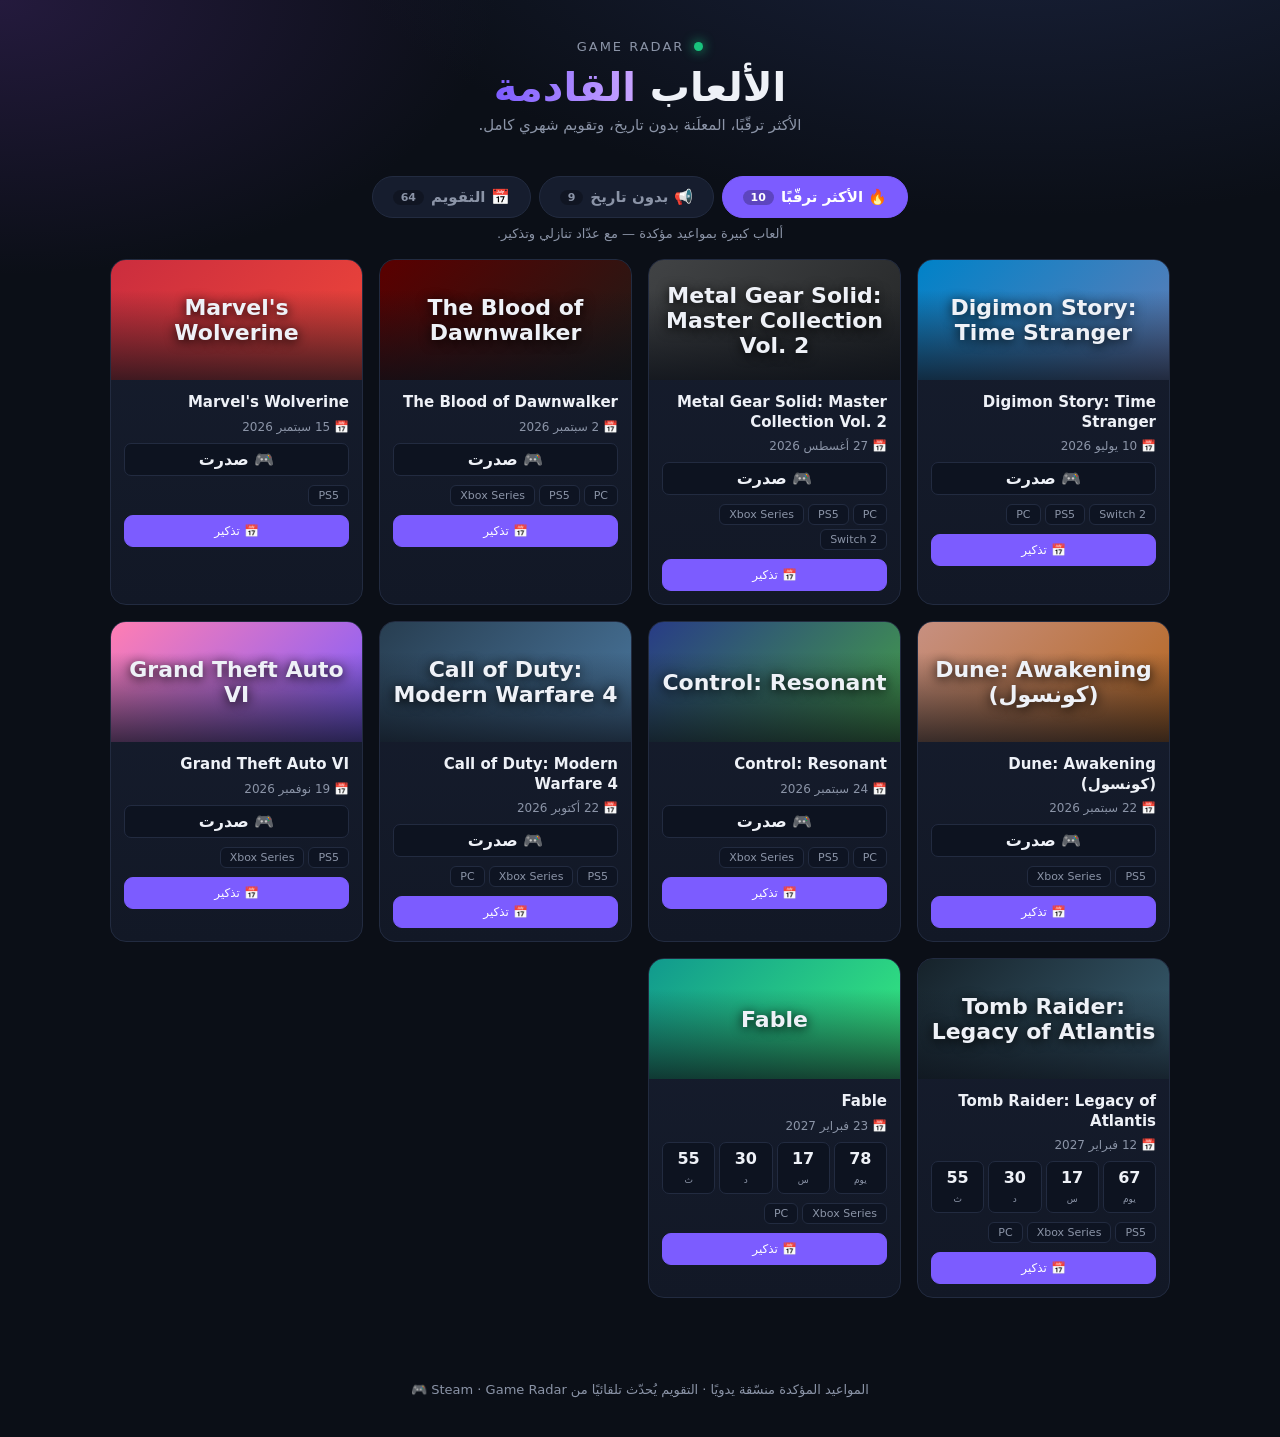
==== index.html @ 4c8fb86e "قائمة منع للألعاب الصادرة + مواءمة تواريخ + الاحتفاظ ببيانات Steam الغنية بالصور" ====
<!DOCTYPE html>
<html lang="ar" dir="rtl">
<head>
<meta charset="UTF-8">
<meta name="viewport" content="width=device-width, initial-scale=1.0">
<title>Game Radar — الألعاب القادمة</title>
<meta name="description" content="تتبّع الألعاب القادمة: الأكثر ترقّبًا، المعلَنة بدون تاريخ، وتقويم شهري كامل.">
<style>
  :root{
    --bg:#0b0f17;--bg2:#121826;--card:#161d2e;--accent:#7c5cff;--accent2:#19c37d;
    --text:#eef1f7;--muted:#8b94a7;--line:#222b40;--today:#7c5cff22;
  }
  *{box-sizing:border-box;margin:0;padding:0}
  body{
    font-family:"Segoe UI","Tahoma",system-ui,sans-serif;
    background:radial-gradient(1200px 600px at 80% -10%,#1b2440 0,transparent 60%),
               radial-gradient(900px 500px at 0% 0%,#241a3d 0,transparent 55%),var(--bg);
    color:var(--text);min-height:100vh;-webkit-font-smoothing:antialiased;
  }
  header{text-align:center;padding:36px 20px 6px}
  .logo{display:inline-flex;align-items:center;gap:10px;font-size:13px;color:var(--muted);letter-spacing:2px;margin-bottom:10px;text-transform:uppercase}
  .dot{width:9px;height:9px;border-radius:50%;background:var(--accent2);box-shadow:0 0 12px var(--accent2);animation:pulse 1.6s infinite}
  @keyframes pulse{0%,100%{opacity:1}50%{opacity:.3}}
  h1{font-size:clamp(26px,5vw,40px);font-weight:800;line-height:1.15;margin-bottom:6px}
  h1 span{background:linear-gradient(90deg,var(--accent),#c9a4ff);-webkit-background-clip:text;background-clip:text;color:transparent}
  .sub{color:var(--muted);font-size:15px}
  .wrap{max-width:1100px;margin:0 auto;padding:18px 20px 60px}

  /* التبويبات */
  .tabs{display:flex;justify-content:center;gap:8px;flex-wrap:wrap;margin:18px 0 8px}
  .tab{background:var(--card);border:1px solid var(--line);color:var(--muted);padding:11px 20px;border-radius:999px;cursor:pointer;font-size:15px;font-family:inherit;font-weight:700;transition:.2s;display:flex;align-items:center;gap:7px}
  .tab:hover{color:var(--text);border-color:var(--accent)}
  .tab.active{background:var(--accent);color:#fff;border-color:var(--accent)}
  .tab .count{background:rgba(0,0,0,.25);border-radius:999px;font-size:11px;padding:1px 8px}
  .view{display:none}
  .view.active{display:block}
  .status{text-align:center;color:var(--muted);font-size:13px;min-height:18px;padding:8px}
  .status b{color:var(--accent2)}
  .sectionhint{text-align:center;color:var(--muted);font-size:13px;margin:4px 0 18px}

  /* بطاقات الألعاب الكبيرة */
  .grid-cards{display:grid;grid-template-columns:repeat(auto-fill,minmax(220px,1fr));gap:16px}
  .fcard{background:linear-gradient(180deg,var(--card),var(--bg2));border:1px solid var(--line);border-radius:16px;overflow:hidden;transition:.2s}
  .fcard:hover{transform:translateY(-3px);border-color:var(--accent)}
  .fcover{height:120px;display:flex;align-items:center;justify-content:center;font-size:22px;font-weight:800;background-size:cover;background-position:center;position:relative;text-align:center;padding:0 12px}
  .fcover::after{content:"";position:absolute;inset:0;background:linear-gradient(180deg,transparent 25%,rgba(11,15,23,.75))}
  .fcover span{position:relative;z-index:1;text-shadow:0 2px 12px #000}
  .fbody{padding:13px}
  .fbody .fn{font-size:15px;font-weight:700;margin-bottom:7px;line-height:1.3}
  .fbody .fw{font-size:13px;color:var(--accent2);font-weight:700;margin-bottom:9px}
  .fcd{display:flex;gap:4px;text-align:center;margin-bottom:9px}
  .fcd .u{flex:1;background:#0d1320;border:1px solid var(--line);border-radius:7px;padding:6px 2px}
  .fcd .u b{display:block;font-size:16px;font-weight:800}
  .fcd .u small{font-size:9px;color:var(--muted)}
  .fdate{font-size:12px;color:var(--muted);margin-bottom:9px}
  .fplat{display:flex;gap:4px;flex-wrap:wrap;margin-bottom:9px}
  .tag{font-size:11px;background:#0e1422;border:1px solid var(--line);color:var(--muted);padding:3px 9px;border-radius:6px}
  .btn{display:block;border:1px solid var(--accent);background:var(--accent);color:#fff;padding:8px;border-radius:9px;cursor:pointer;font-size:12px;font-family:inherit;text-decoration:none;text-align:center;transition:.2s}
  .btn:hover{filter:brightness(1.1)}

  /* التقويم */
  .navbar{display:flex;align-items:center;justify-content:center;gap:18px;margin:6px 0 8px}
  .navbar button{background:var(--card);border:1px solid var(--line);color:var(--text);width:42px;height:42px;border-radius:12px;cursor:pointer;font-size:19px;transition:.2s}
  .navbar button:hover{border-color:var(--accent)}
  .navbar .month{font-size:21px;font-weight:800;min-width:190px;text-align:center}
  .toprow{display:flex;justify-content:center;gap:10px;flex-wrap:wrap;margin-bottom:6px}
  .chip{background:var(--card);border:1px solid var(--line);color:var(--muted);padding:7px 14px;border-radius:999px;cursor:pointer;font-size:13px;font-family:inherit;transition:.2s}
  .chip:hover{color:var(--text);border-color:var(--accent)}
  .weekhead{display:grid;grid-template-columns:repeat(7,1fr);gap:6px;margin-bottom:6px}
  .weekhead div{text-align:center;color:var(--muted);font-size:13px;font-weight:700;padding:6px 0}
  .calendar{display:grid;grid-template-columns:repeat(7,1fr);gap:6px}
  .cell{background:var(--card);border:1px solid var(--line);border-radius:12px;min-height:100px;padding:6px;display:flex;flex-direction:column;gap:4px;overflow:hidden}
  .cell.empty{background:transparent;border:0}
  .cell.today{outline:2px solid var(--accent);background:var(--today)}
  .cell .num{font-size:13px;color:var(--muted);font-weight:700}
  .cell.today .num{color:var(--accent)}
  .ev{display:flex;align-items:center;gap:6px;background:#0e1422;border:1px solid var(--line);border-radius:8px;padding:3px 5px;cursor:pointer}
  .ev:hover{border-color:var(--accent)}
  .ev img{width:22px;height:22px;border-radius:5px;object-fit:cover;flex-shrink:0;background:#222}
  .ev span{font-size:11px;white-space:nowrap;overflow:hidden;text-overflow:ellipsis}
  .more{font-size:11px;color:var(--accent);text-align:center}
  .listview{display:flex;flex-direction:column;gap:10px}
  .litem{display:flex;gap:12px;background:var(--card);border:1px solid var(--line);border-radius:14px;padding:12px;cursor:pointer;transition:.2s}
  .litem:hover{border-color:var(--accent)}
  .litem img{width:90px;height:48px;border-radius:8px;object-fit:cover;background:#222;flex-shrink:0}
  .litem .nm{font-size:16px;font-weight:700;margin-bottom:3px}
  .litem .dt{color:var(--muted);font-size:13px}
  .litem .cd{color:var(--accent2);font-size:13px;font-weight:700;margin-top:3px}

  /* النوافذ */
  .overlay{position:fixed;inset:0;background:rgba(5,8,14,.8);display:none;align-items:center;justify-content:center;z-index:50;padding:20px;backdrop-filter:blur(4px)}
  .overlay.show{display:flex}
  .modal{background:linear-gradient(180deg,var(--card),var(--bg2));border:1px solid var(--line);border-radius:18px;max-width:440px;width:100%;overflow:hidden}
  .modal.wide{max-width:680px}
  .modal .hero{height:185px;background-size:cover;background-position:center;position:relative}
  .modal .hero::after{content:"";position:absolute;inset:0;background:linear-gradient(180deg,transparent 40%,var(--card))}
  .modal .mb{padding:18px}
  .modal h3{font-size:22px;margin-bottom:6px}
  .modal .md{color:var(--muted);font-size:14px;margin-bottom:10px}
  .modal .tags{display:flex;gap:6px;flex-wrap:wrap;margin-bottom:14px}
  .cdbig{display:flex;gap:8px;text-align:center;margin-bottom:14px}
  .cdbig .u{flex:1;background:#0d1320;border:1px solid var(--line);border-radius:10px;padding:8px 4px}
  .cdbig .u b{display:block;font-size:21px;font-weight:800}
  .cdbig .u small{color:var(--muted);font-size:11px}
  .acts{display:flex;gap:8px}
  .acts .btn{flex:1}
  .acts .btn.sec{background:#0e1422;color:var(--text);border-color:var(--line)}
  .closex{position:absolute;top:10px;inset-inline-end:12px;z-index:2;background:rgba(0,0,0,.5);border:0;color:#fff;width:34px;height:34px;border-radius:50%;cursor:pointer;font-size:18px}
  .dayhead{display:flex;justify-content:space-between;align-items:center;padding:16px 18px;border-bottom:1px solid var(--line)}
  .dayhead h3{font-size:20px}.dayhead small{color:var(--muted);font-size:13px;font-weight:400;margin-inline-start:8px}
  .daygrid{display:grid;grid-template-columns:1fr 1fr;gap:12px;padding:16px;max-height:68vh;overflow:auto}
  .dcard{background:#0e1422;border:1px solid var(--line);border-radius:12px;overflow:hidden;cursor:pointer;transition:.15s}
  .dcard:hover{border-color:var(--accent);transform:translateY(-2px)}
  .dimg{width:100%;aspect-ratio:460/215;background-size:cover;background-position:center;background-color:#1a2130}
  .dcard .dn{font-size:13px;font-weight:700;padding:9px 9px 3px;line-height:1.35}
  .dcard .dp{font-size:11px;color:var(--muted);padding:0 9px 10px}
  footer{text-align:center;color:var(--muted);font-size:13px;padding:24px 20px 40px}
  @media(max-width:600px){.cell{min-height:74px}.ev span{display:none}}
</style>
</head>
<body>
  <header>
    <div class="logo"><span class="dot"></span> GAME RADAR</div>
    <h1>الألعاب <span>القادمة</span></h1>
    <p class="sub">الأكثر ترقّبًا، المعلَنة بدون تاريخ، وتقويم شهري كامل.</p>
  </header>

  <div class="wrap">
    <div class="tabs" id="tabs">
      <button class="tab active" data-view="featured">🔥 الأكثر ترقّبًا <span class="count" id="c-featured"></span></button>
      <button class="tab" data-view="announced">📢 بدون تاريخ <span class="count" id="c-announced"></span></button>
      <button class="tab" data-view="calendar">📅 التقويم <span class="count" id="c-calendar"></span></button>
    </div>

    <!-- الأكثر ترقّبًا -->
    <div class="view active" id="view-featured">
      <div class="sectionhint">ألعاب كبيرة بمواعيد مؤكدة — مع عدّاد تنازلي وتذكير.</div>
      <div class="grid-cards" id="featuredGrid"></div>
    </div>

    <!-- معلَنة بدون تاريخ -->
    <div class="view" id="view-announced">
      <div class="sectionhint">ألعاب أُعلن عنها رسميًا لكن ما تحدّد موعدها بعد.</div>
      <div class="grid-cards" id="announcedGrid"></div>
    </div>

    <!-- التقويم -->
    <div class="view" id="view-calendar">
      <div class="navbar">
        <button onclick="changeMonth(1)">‹</button>
        <div class="month" id="monthLabel">—</div>
        <button onclick="changeMonth(-1)">›</button>
      </div>
      <div class="toprow">
        <button class="chip" onclick="goToday()">↺ الشهر الحالي</button>
        <button class="chip" id="viewToggle" onclick="toggleCalView()">📋 عرض كقائمة</button>
      </div>
      <div class="status" id="status"></div>
      <div id="calWrap">
        <div class="weekhead" id="weekhead"></div>
        <div class="calendar" id="calendar"></div>
      </div>
      <div class="listview" id="listview" style="display:none"></div>
    </div>
  </div>

  <div class="overlay" id="overlay" onclick="if(event.target===this)closeModal()">
    <div class="modal" id="modal"></div>
  </div>

  <footer>المواعيد المؤكدة منسّقة يدويًا · التقويم يُحدّث تلقائيًا من Steam · Game Radar 🎮</footer>

<script>
/* ====== الأكثر ترقّبًا (مواعيد مؤكدة) ====== */
const FEATURED=[
  { name:"Grand Theft Auto VI", date:"2026-11-19", platforms:["PS5","Xbox Series"], color:["#ff7eb3","#7c5cff"] },
  { name:"Marvel's Wolverine", date:"2026-09-15", platforms:["PS5"], color:["#cb2d3e","#ef473a"] },
  { name:"Call of Duty: Modern Warfare 4", date:"2026-10-22", platforms:["PS5","Xbox Series","PC"], color:["#283e51","#4b79a1"] },
  { name:"Dune: Awakening (كونسول)", date:"2026-09-22", platforms:["PS5","Xbox Series"], color:["#c79081","#b5651d"] },
  { name:"Control: Resonant", date:"2026-09-24", platforms:["PC","PS5","Xbox Series"], color:["#283c86","#45a247"] },
  { name:"The Blood of Dawnwalker", date:"2026-09-02", platforms:["PC","PS5","Xbox Series"], color:["#5a0000","#1f1c18"] },
  { name:"Metal Gear Solid: Master Collection Vol. 2", date:"2026-08-27", platforms:["PC","PS5","Xbox Series","Switch 2"], color:["#414345","#232526"] },
  { name:"Digimon Story: Time Stranger", date:"2026-07-10", platforms:["Switch 2","PS5","PC"], color:["#0082c8","#667db6"] },
  { name:"Tomb Raider: Legacy of Atlantis", date:"2027-02-12", platforms:["PS5","Xbox Series","PC"], color:["#16222a","#3a6073"] },
  { name:"Fable", date:"2027-02-23", platforms:["Xbox Series","PC"], color:["#11998e","#38ef7d"] },
];

/* ====== معلَنة بدون تاريخ ====== */
const ANNOUNCED=[
  { name:"Resident Evil: Veronica (ريميك Code: Veronica)", window:"2027", platforms:["PS5","Xbox Series","Switch 2","PC"], color:["#8e0e00","#1f1c18"] },
  { name:"The Elder Scrolls VI", window:"لم يُعلن التاريخ بعد", platforms:["Xbox Series","PC"], color:["#3a7bd5","#00d2ff"] },
  { name:"The Witcher IV", window:"لا قبل 2027", platforms:["PS5","Xbox Series","PC"], color:["#7b4397","#dc2430"] },
  { name:"Spyro: A Realm Beyond", window:"أوائل 2027", platforms:["PS5","Xbox Series","Switch 2","PC"], color:["#f7971e","#ffd200"] },
  { name:"Clockwork Revolution", window:"2027", platforms:["Xbox Series","PC"], color:["#b06ab3","#4568dc"] },
  { name:"State of Decay 3", window:"2027", platforms:["Xbox Series","PC","PS5"], color:["#434343","#1c1c1c"] },
  { name:"Metro 2039", window:"فبراير 2027", platforms:["PS5","Xbox Series","PC"], color:["#232526","#414345"] },
  { name:"Atomic Heart 2", window:"غير محدد", platforms:["PS5","Xbox Series","PC"], color:["#cb356b","#bd3f32"] },
  { name:"Arma 4", window:"2027", platforms:["PC","Xbox Series"], color:["#3e5151","#decba4"] },
];

const WEEKDAYS=["الأحد","الإثنين","الثلاثاء","الأربعاء","الخميس","الجمعة","السبت"];
const MONTHS=["يناير","فبراير","مارس","أبريل","مايو","يونيو","يوليو","أغسطس","سبتمبر","أكتوبر","نوفمبر","ديسمبر"];

let GAMES=[], byDate={}, view=new Date(), listMode=false, timer=null;
view.setDate(1);
const statusEl=document.getElementById('status');
const pad=n=>String(n).padStart(2,'0');
const iso=d=>d.getFullYear()+"-"+pad(d.getMonth()+1)+"-"+pad(d.getDate());
const parse=s=>new Date(s+"T00:00:00");
const fmtDate=d=>`${d.getDate()} ${MONTHS[d.getMonth()]} ${d.getFullYear()}`;
const px="[data-uri]";

/* ===== التبويبات ===== */
document.querySelectorAll('.tab').forEach(t=>t.onclick=()=>{
  document.querySelectorAll('.tab').forEach(x=>x.classList.remove('active'));
  document.querySelectorAll('.view').forEach(x=>x.classList.remove('active'));
  t.classList.add('active');
  document.getElementById('view-'+t.dataset.view).classList.add('active');
});

/* ===== تذكير ===== */
function gcal(g){
  const d=parse(g.date);
  const s=iso(d).replace(/-/g,""), e=iso(new Date(d.getTime()+864e5)).replace(/-/g,"");
  return `https://calendar.google.com/calendar/render?action=TEMPLATE&text=${encodeURIComponent("إصدار "+g.name)}&dates=${s}/${e}&details=${encodeURIComponent("تذكير — Game Radar")}`;
}
function downloadICS(g){
  const d=parse(g.date), dt=iso(d).replace(/-/g,"");
  const ics=["BEGIN:VCALENDAR","VERSION:2.0","PRODID:-//GameRadar//AR//","BEGIN:VEVENT",
    "UID:"+(g.slug||g.name)+"@gameradar","DTSTART;VALUE=DATE:"+dt,"SUMMARY:إصدار "+g.name,
    "DESCRIPTION:تذكير — Game Radar","END:VEVENT","END:VCALENDAR"].join("\r\n");
  const a=document.createElement('a');
  a.href="data:text/calendar;charset=utf-8,"+encodeURIComponent(ics);
  a.download=g.name.replace(/[^\w]+/g,"_")+".ics";a.click();
}

/* ===== بطاقات الأقسام ===== */
function bigCard(g,i,dated){
  const cover=g.img?`background-image:url('${g.img}')`:`background:linear-gradient(135deg,${g.color[0]},${g.color[1]})`;
  const head=g.img?"":`<span>${g.name}</span>`;
  let mid;
  if(dated){
    const d=parse(g.date);
    mid=`<div class="fdate">📅 ${fmtDate(d)}</div><div class="fcd" data-fi="${i}"></div>`;
  } else {
    mid=`<div class="fw">⏳ ${g.window}</div>`;
  }
  const act=dated?`<a class="btn" href="${gcal(g)}" target="_blank" rel="noopener">📅 تذكير</a>`:"";
  return `<div class="fcard"><div class="fcover" style="${cover}">${head}</div>
    <div class="fbody"><div class="fn">${g.name}</div>${mid}
    <div class="fplat">${g.platforms.map(p=>`<span class="tag">${p}</span>`).join("")}</div>${act}</div></div>`;
}
function renderSections(){
  const fg=[...FEATURED].sort((a,b)=>a.date.localeCompare(b.date));
  document.getElementById('featuredGrid').innerHTML=fg.map((g)=>bigCard(g,FEATURED.indexOf(g),true)).join("");
  document.getElementById('announcedGrid').innerHTML=ANNOUNCED.map((g,i)=>bigCard(g,i,false)).join("");
  document.getElementById('c-featured').textContent=FEATURED.length;
  document.getElementById('c-announced').textContent=ANNOUNCED.length;
  tickBig();
}
function tickBig(){
  document.querySelectorAll('.fcd').forEach(box=>{
    const g=FEATURED[box.dataset.fi];const d=parse(g.date);const diff=d-new Date();
    if(diff<=0){box.innerHTML='<div class="u" style="flex:1"><b>🎮 صدرت</b></div>';return}
    const dd=Math.floor(diff/864e5),hh=Math.floor(diff/36e5)%24,mm=Math.floor(diff/6e4)%60,ss=Math.floor(diff/1e3)%60;
    box.innerHTML=`<div class="u"><b>${dd}</b><small>يوم</small></div><div class="u"><b>${pad(hh)}</b><small>س</small></div><div class="u"><b>${pad(mm)}</b><small>د</small></div><div class="u"><b>${pad(ss)}</b><small>ث</small></div>`;
  });
}

/* ===== التقويم ===== */
function indexGames(){byDate={};GAMES.forEach(g=>{(byDate[g.date]=byDate[g.date]||[]).push(g)})}
function renderCalendar(){
  document.getElementById('monthLabel').textContent=MONTHS[view.getMonth()]+" "+view.getFullYear();
  if(listMode){renderList();return}
  document.getElementById('weekhead').innerHTML=WEEKDAYS.map(d=>`<div>${d}</div>`).join("");
  const cal=document.getElementById('calendar');cal.innerHTML="";
  const startDay=new Date(view.getFullYear(),view.getMonth(),1).getDay();
  const days=new Date(view.getFullYear(),view.getMonth()+1,0).getDate();
  const todayIso=iso(new Date());
  for(let i=0;i<startDay;i++)cal.insertAdjacentHTML('beforeend','<div class="cell empty"></div>');
  for(let d=1;d<=days;d++){
    const ds=view.getFullYear()+"-"+pad(view.getMonth()+1)+"-"+pad(d);
    const gs=byDate[ds]||[];
    let evs=gs.slice(0,3).map(g=>`<div class="ev" onclick='event.stopPropagation();openGame(${JSON.stringify(g).replace(/'/g,"&#39;")})'><img src="${g.img||px}" onerror="this.style.visibility='hidden'"><span>${g.name}</span></div>`).join("");
    if(gs.length>3)evs+=`<div class="more">+${gs.length-3} أخرى</div>`;
    const clk=gs.length?`onclick='openDay("${ds}")' style="cursor:pointer"`:'';
    cal.insertAdjacentHTML('beforeend',`<div class="cell ${ds===todayIso?'today':''}" ${clk}><div class="num">${d}</div>${evs}</div>`);
  }
}
function renderList(){
  const lv=document.getElementById('listview');
  const gs=GAMES.filter(g=>{const d=parse(g.date);return d.getMonth()===view.getMonth()&&d.getFullYear()===view.getFullYear()}).sort((a,b)=>a.date.localeCompare(b.date));
  lv.innerHTML=gs.length?gs.map(g=>{
    const days=Math.ceil((parse(g.date)-new Date())/864e5);
    return `<div class="litem" onclick='openGame(${JSON.stringify(g).replace(/'/g,"&#39;")})'>
      <img src="${g.img||px}" onerror="this.style.visibility='hidden'">
      <div><div class="nm">${g.name}</div><div class="dt">${fmtDate(parse(g.date))}</div>
      <div class="cd">${days<=0?"صدرت 🎮":"باقي "+days+" يوم"}</div></div></div>`;
  }).join(""):`<div class="status">لا توجد إصدارات هذا الشهر.</div>`;
}
function changeMonth(dir){view.setMonth(view.getMonth()+dir);renderCalendar()}
function goToday(){view=new Date();view.setDate(1);renderCalendar()}
function toggleCalView(){
  listMode=!listMode;
  document.getElementById('calWrap').style.display=listMode?'none':'block';
  document.getElementById('listview').style.display=listMode?'flex':'none';
  document.getElementById('viewToggle').textContent=listMode?'🗓 عرض كتقويم':'📋 عرض كقائمة';
  renderCalendar();
}

/* ===== نافذة لعبة ===== */
function openGame(g){
  const d=parse(g.date);const m=document.getElementById('modal');m.classList.remove('wide');
  m.innerHTML=`<div class="hero" style="background-image:url('${g.img||''}')"><button class="closex" onclick="closeModal()">×</button></div>
    <div class="mb"><h3>${g.name}</h3><div class="md">📅 ${fmtDate(d)}</div>
    <div class="tags">${[...(g.platforms||[]),...(g.genres||[])].slice(0,6).map(t=>`<span class="tag">${t}</span>`).join("")}</div>
    <div class="cdbig" id="modalCd"></div>
    <div class="acts"><a class="btn" href="${gcal(g)}" target="_blank" rel="noopener">📅 تذكير Google</a>
    <button class="btn sec" onclick='downloadICS(${JSON.stringify(g).replace(/'/g,"&#39;")})'>⤓ ملف تقويم</button></div></div>`;
  document.getElementById('overlay').classList.add('show');
  const upd=()=>{const cd=document.getElementById('modalCd');if(!cd)return;const diff=d-new Date();
    if(diff<=0){cd.innerHTML='<div class="u" style="flex:1"><b>🎮 صدرت</b></div>';return}
    const dd=Math.floor(diff/864e5),hh=Math.floor(diff/36e5)%24,mm=Math.floor(diff/6e4)%60,ss=Math.floor(diff/1e3)%60;
    cd.innerHTML=`<div class="u"><b>${dd}</b><small>يوم</small></div><div class="u"><b>${pad(hh)}</b><small>ساعة</small></div><div class="u"><b>${pad(mm)}</b><small>دقيقة</small></div><div class="u"><b>${pad(ss)}</b><small>ثانية</small></div>`;};
  upd();clearInterval(timer);timer=setInterval(upd,1000);
}
function openDay(ds){
  const gs=byDate[ds]||[];if(!gs.length)return;const d=parse(ds);const m=document.getElementById('modal');m.classList.add('wide');
  m.innerHTML=`<div class="dayhead"><h3>${fmtDate(d)}<small>${gs.length} لعبة</small></h3><button class="closex" style="position:static" onclick="closeModal()">×</button></div>
    <div class="daygrid">${gs.map(g=>`<div class="dcard" onclick='openGame(${JSON.stringify(g).replace(/'/g,"&#39;")})'>
      <div class="dimg" style="background-image:url('${g.img||''}')"></div>
      <div class="dn">${g.name}</div><div class="dp">${(g.platforms||[]).slice(0,3).join(' · ')}</div></div>`).join("")}</div>`;
  document.getElementById('overlay').classList.add('show');
}
function closeModal(){document.getElementById('overlay').classList.remove('show');clearInterval(timer)}
document.addEventListener('keydown',e=>{if(e.key==='Escape')closeModal()});

/* ===== تحميل بيانات التقويم ===== */
async function loadData(){
  statusEl.innerHTML="⏳ جاري التحميل...";
  try{
    const r=await fetch('games.json?t='+Date.now());
    if(r.ok){const j=await r.json();GAMES=j.games||[];indexGames();
      document.getElementById('c-calendar').textContent=GAMES.length;
      statusEl.innerHTML=`✅ <b>${GAMES.length}</b> لعبة في التقويم · آخر تحديث: ${j.updated?new Date(j.updated).toLocaleDateString('ar'):''}`;
      renderCalendar();return;}
  }catch(e){}
  statusEl.innerHTML="⚠️ تعذّر تحميل بيانات التقويم.";
}

renderSections();
setInterval(tickBig,1000);
renderCalendar();
loadData();
</script>
</body>
</html>
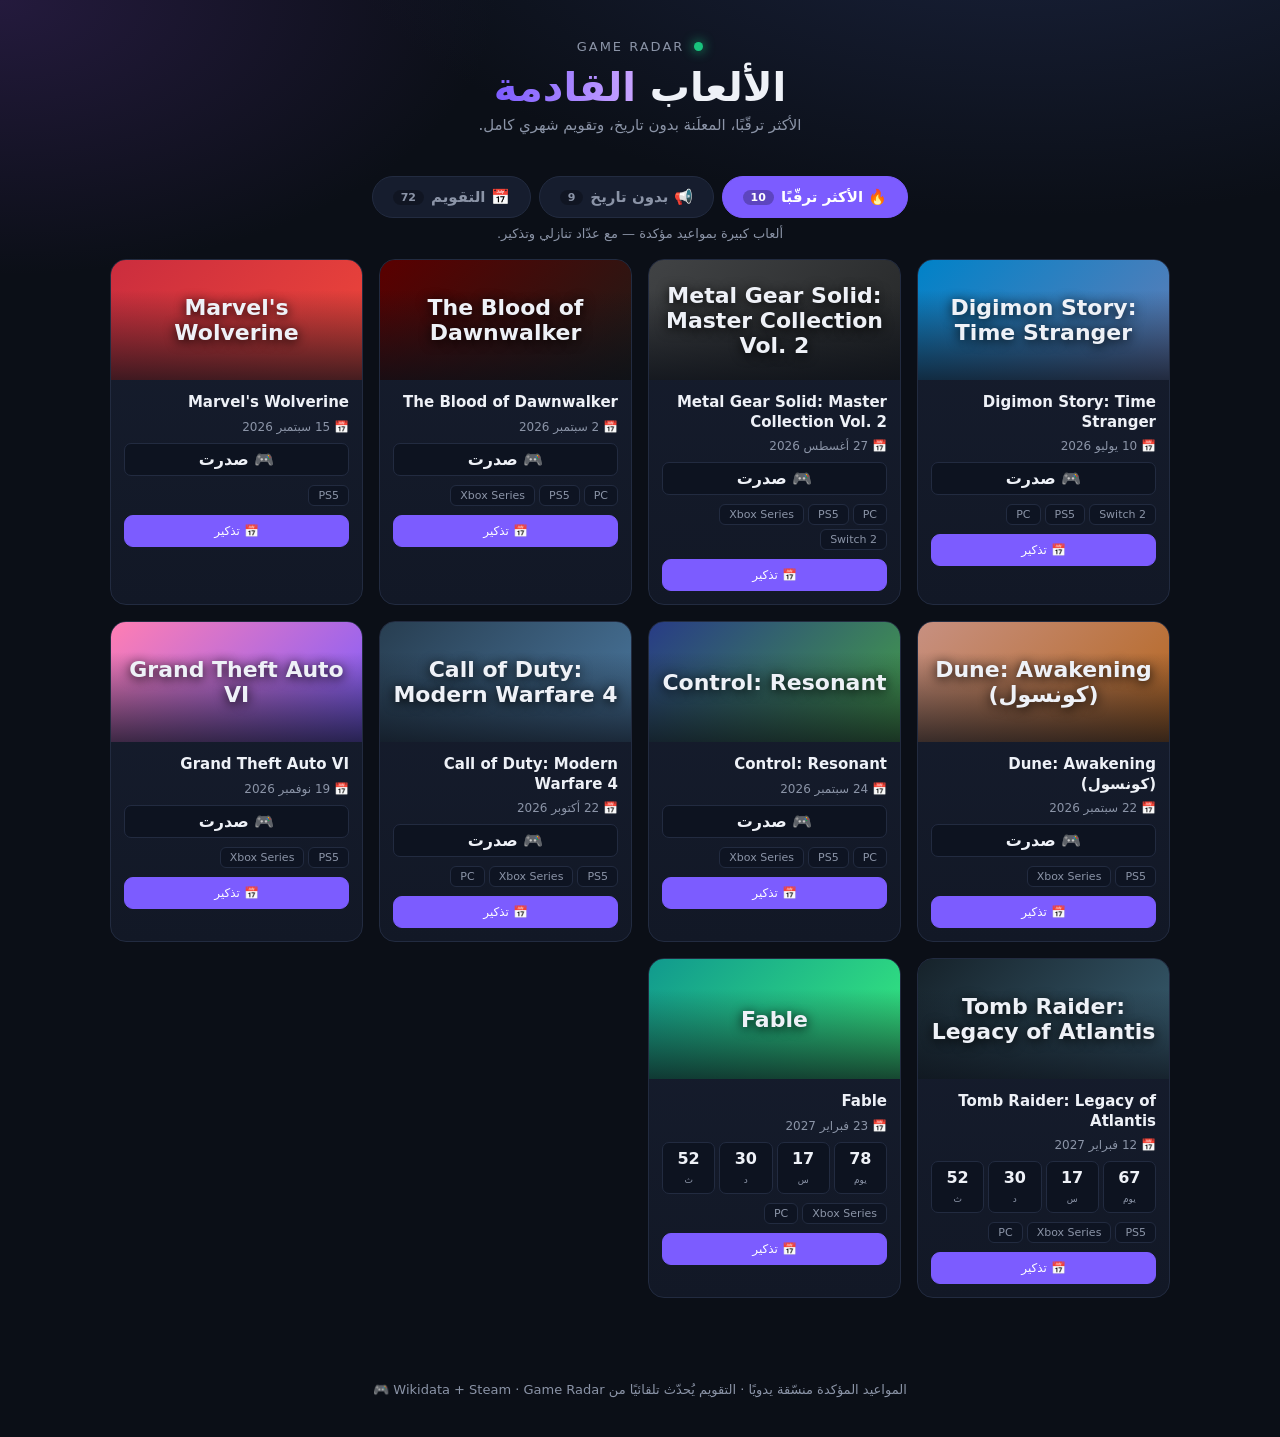
==== commit ed9c009a: "دمج Wikidata (ألعاب مهمة بكل المنصات) + Steam في التقويم" ====
--- a/index.html
+++ b/index.html
@@ -168,7 +168,7 @@
     <div class="modal" id="modal"></div>
   </div>
 
-  <footer>المواعيد المؤكدة منسّقة يدويًا · التقويم يُحدّث تلقائيًا من Steam · Game Radar 🎮</footer>
+  <footer>المواعيد المؤكدة منسّقة يدويًا · التقويم يُحدّث تلقائيًا من Wikidata + Steam · Game Radar 🎮</footer>
 
 <script>
 /* ====== الأكثر ترقّبًا (مواعيد مؤكدة) ====== */
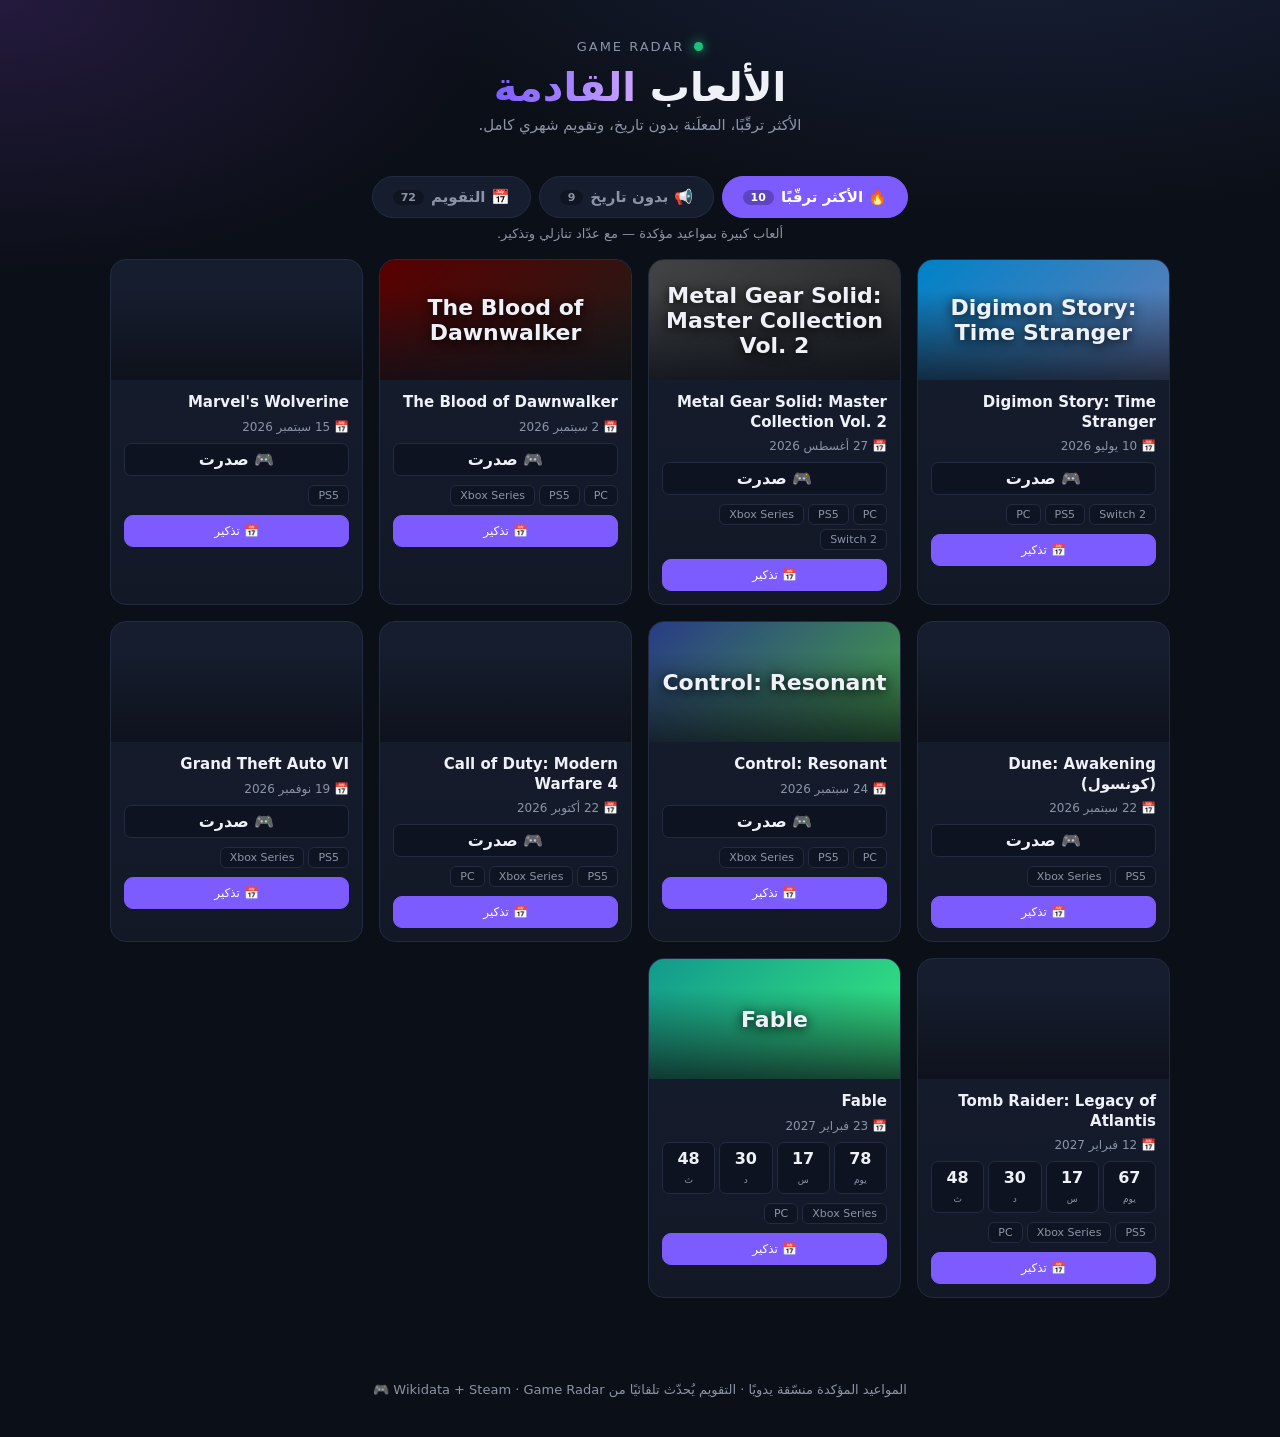
==== commit b888ac72: "أغلفة حقيقية من MobyGames لـ5 ألعاب كبيرة في الأكثر ترقّبًا" ====
--- a/index.html
+++ b/index.html
@@ -173,15 +173,15 @@
 <script>
 /* ====== الأكثر ترقّبًا (مواعيد مؤكدة) ====== */
 const FEATURED=[
-  { name:"Grand Theft Auto VI", date:"2026-11-19", platforms:["PS5","Xbox Series"], color:["#ff7eb3","#7c5cff"] },
-  { name:"Marvel's Wolverine", date:"2026-09-15", platforms:["PS5"], color:["#cb2d3e","#ef473a"] },
-  { name:"Call of Duty: Modern Warfare 4", date:"2026-10-22", platforms:["PS5","Xbox Series","PC"], color:["#283e51","#4b79a1"] },
-  { name:"Dune: Awakening (كونسول)", date:"2026-09-22", platforms:["PS5","Xbox Series"], color:["#c79081","#b5651d"] },
+  { name:"Grand Theft Auto VI", date:"2026-11-19", platforms:["PS5","Xbox Series"], color:["#ff7eb3","#7c5cff"], img:"https://cdn.mobygames.com/covers/20356957-grand-theft-auto-vi-xbox-series-front-cover.png" },
+  { name:"Marvel's Wolverine", date:"2026-09-15", platforms:["PS5"], color:["#cb2d3e","#ef473a"], img:"https://cdn.mobygames.com/promos/35706169-marvels-wolverine-screenshot.jpg" },
+  { name:"Call of Duty: Modern Warfare 4", date:"2026-10-22", platforms:["PS5","Xbox Series","PC"], color:["#283e51","#4b79a1"], img:"https://cdn.mobygames.com/covers/35401403-call-of-duty-modern-warfare-4-windows-front-cover.jpg" },
+  { name:"Dune: Awakening (كونسول)", date:"2026-09-22", platforms:["PS5","Xbox Series"], color:["#c79081","#b5651d"], img:"https://cdn.mobygames.com/covers/20215190-dune-awakening-windows-front-cover.jpg" },
   { name:"Control: Resonant", date:"2026-09-24", platforms:["PC","PS5","Xbox Series"], color:["#283c86","#45a247"] },
   { name:"The Blood of Dawnwalker", date:"2026-09-02", platforms:["PC","PS5","Xbox Series"], color:["#5a0000","#1f1c18"] },
   { name:"Metal Gear Solid: Master Collection Vol. 2", date:"2026-08-27", platforms:["PC","PS5","Xbox Series","Switch 2"], color:["#414345","#232526"] },
   { name:"Digimon Story: Time Stranger", date:"2026-07-10", platforms:["Switch 2","PS5","PC"], color:["#0082c8","#667db6"] },
-  { name:"Tomb Raider: Legacy of Atlantis", date:"2027-02-12", platforms:["PS5","Xbox Series","PC"], color:["#16222a","#3a6073"] },
+  { name:"Tomb Raider: Legacy of Atlantis", date:"2027-02-12", platforms:["PS5","Xbox Series","PC"], color:["#16222a","#3a6073"], img:"https://cdn.mobygames.com/covers/35700889-tomb-raider-legacy-of-atlantis-xbox-series-front-cover.jpg" },
   { name:"Fable", date:"2027-02-23", platforms:["Xbox Series","PC"], color:["#11998e","#38ef7d"] },
 ];
 
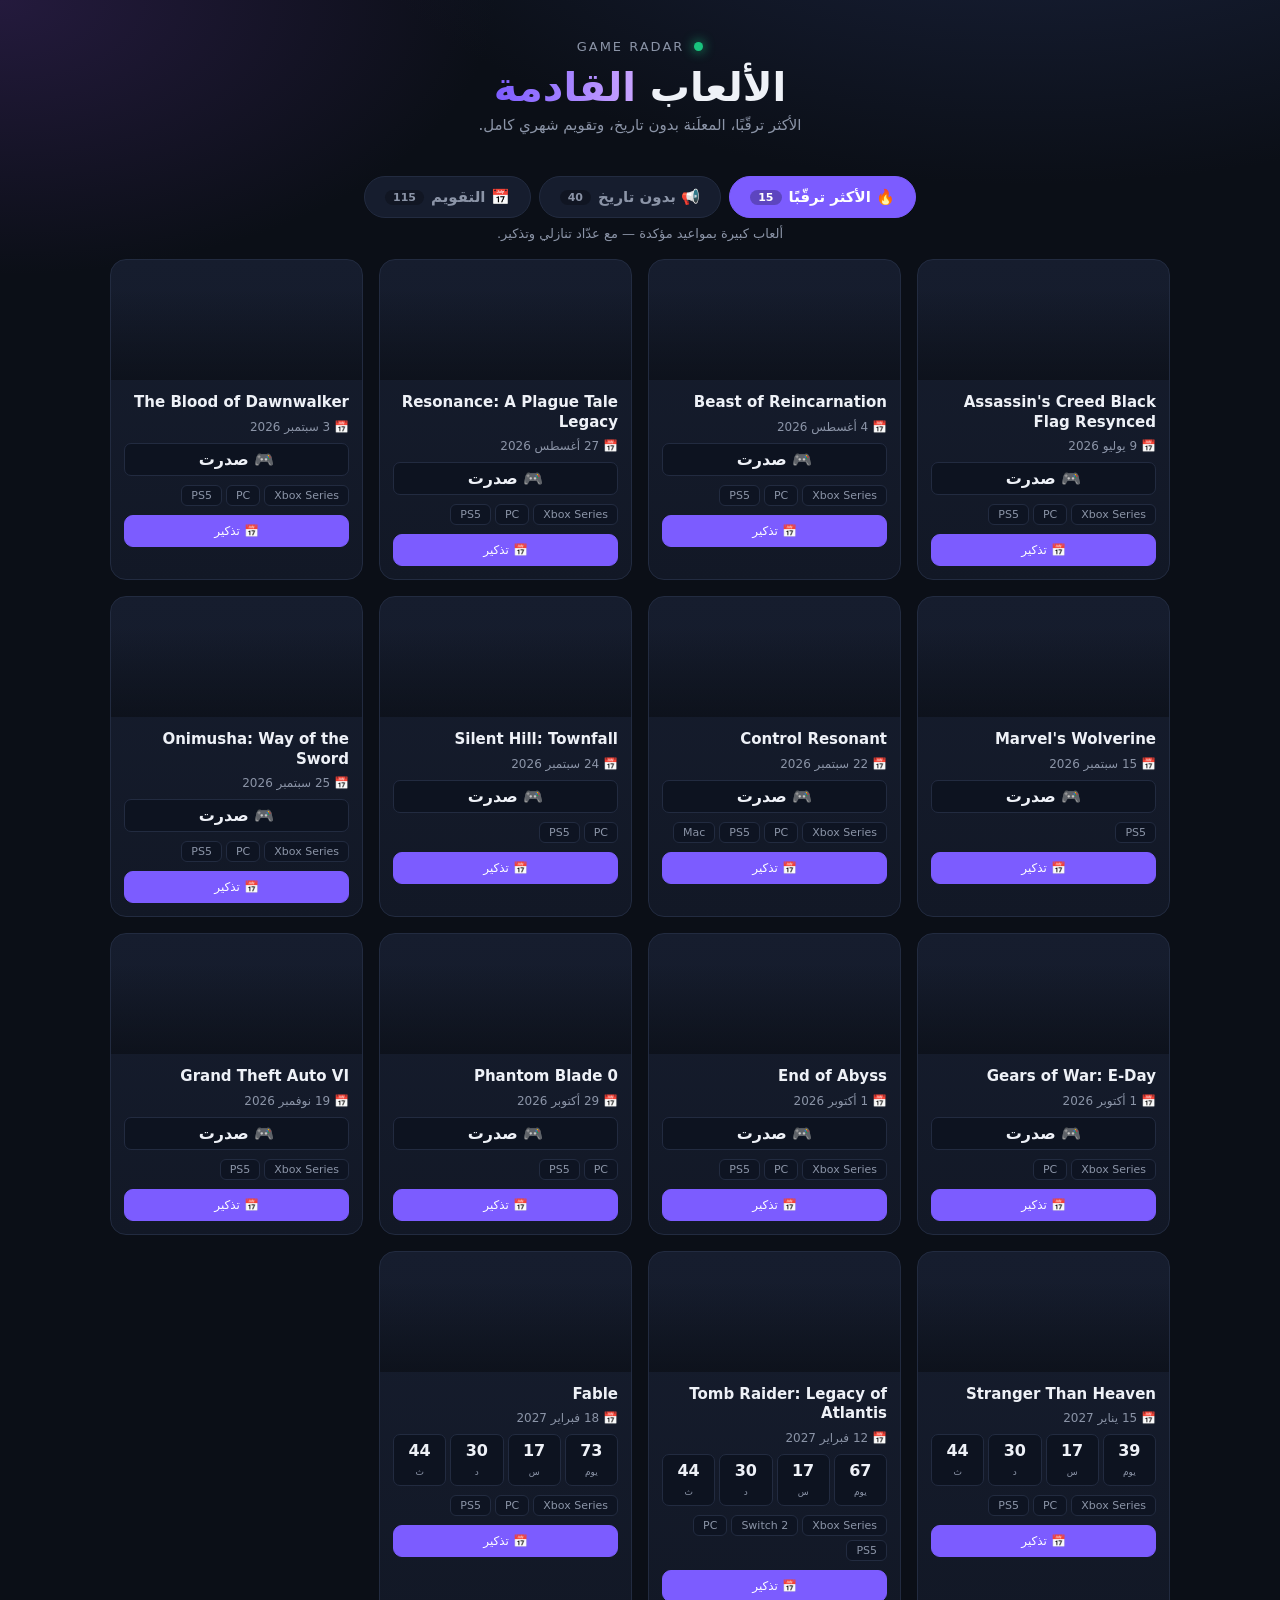
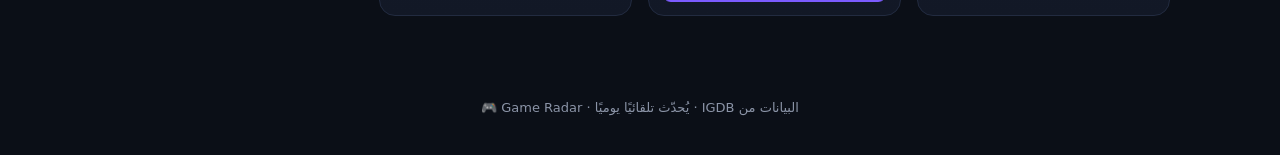
==== commit b43fbe16: "التحوّل الكامل إلى IGDB: ١١٥ لعبة بتواريخ دقيقة + ٤٠ بدون تاريخ، مرتّبة حسب الترقّب تلقائيًا" ====
--- a/index.html
+++ b/index.html
@@ -168,35 +168,12 @@
     <div class="modal" id="modal"></div>
   </div>
 
-  <footer>المواعيد المؤكدة منسّقة يدويًا · التقويم يُحدّث تلقائيًا من Wikidata + Steam · Game Radar 🎮</footer>
+  <footer>البيانات من IGDB · يُحدّث تلقائيًا يوميًا · Game Radar 🎮</footer>
 
 <script>
-/* ====== الأكثر ترقّبًا (مواعيد مؤكدة) ====== */
-const FEATURED=[
-  { name:"Grand Theft Auto VI", date:"2026-11-19", platforms:["PS5","Xbox Series"], color:["#ff7eb3","#7c5cff"], img:"https://cdn.mobygames.com/covers/20356957-grand-theft-auto-vi-xbox-series-front-cover.png" },
-  { name:"Marvel's Wolverine", date:"2026-09-15", platforms:["PS5"], color:["#cb2d3e","#ef473a"], img:"https://cdn.mobygames.com/promos/35706169-marvels-wolverine-screenshot.jpg" },
-  { name:"Call of Duty: Modern Warfare 4", date:"2026-10-22", platforms:["PS5","Xbox Series","PC"], color:["#283e51","#4b79a1"], img:"https://cdn.mobygames.com/covers/35401403-call-of-duty-modern-warfare-4-windows-front-cover.jpg" },
-  { name:"Dune: Awakening (كونسول)", date:"2026-09-22", platforms:["PS5","Xbox Series"], color:["#c79081","#b5651d"], img:"https://cdn.mobygames.com/covers/20215190-dune-awakening-windows-front-cover.jpg" },
-  { name:"Control: Resonant", date:"2026-09-24", platforms:["PC","PS5","Xbox Series"], color:["#283c86","#45a247"] },
-  { name:"The Blood of Dawnwalker", date:"2026-09-02", platforms:["PC","PS5","Xbox Series"], color:["#5a0000","#1f1c18"] },
-  { name:"Metal Gear Solid: Master Collection Vol. 2", date:"2026-08-27", platforms:["PC","PS5","Xbox Series","Switch 2"], color:["#414345","#232526"] },
-  { name:"Digimon Story: Time Stranger", date:"2026-07-10", platforms:["Switch 2","PS5","PC"], color:["#0082c8","#667db6"] },
-  { name:"Tomb Raider: Legacy of Atlantis", date:"2027-02-12", platforms:["PS5","Xbox Series","PC"], color:["#16222a","#3a6073"], img:"https://cdn.mobygames.com/covers/35700889-tomb-raider-legacy-of-atlantis-xbox-series-front-cover.jpg" },
-  { name:"Fable", date:"2027-02-23", platforms:["Xbox Series","PC"], color:["#11998e","#38ef7d"] },
-];
-
-/* ====== معلَنة بدون تاريخ ====== */
-const ANNOUNCED=[
-  { name:"Resident Evil: Veronica (ريميك Code: Veronica)", window:"2027", platforms:["PS5","Xbox Series","Switch 2","PC"], color:["#8e0e00","#1f1c18"] },
-  { name:"The Elder Scrolls VI", window:"لم يُعلن التاريخ بعد", platforms:["Xbox Series","PC"], color:["#3a7bd5","#00d2ff"] },
-  { name:"The Witcher IV", window:"لا قبل 2027", platforms:["PS5","Xbox Series","PC"], color:["#7b4397","#dc2430"] },
-  { name:"Spyro: A Realm Beyond", window:"أوائل 2027", platforms:["PS5","Xbox Series","Switch 2","PC"], color:["#f7971e","#ffd200"] },
-  { name:"Clockwork Revolution", window:"2027", platforms:["Xbox Series","PC"], color:["#b06ab3","#4568dc"] },
-  { name:"State of Decay 3", window:"2027", platforms:["Xbox Series","PC","PS5"], color:["#434343","#1c1c1c"] },
-  { name:"Metro 2039", window:"فبراير 2027", platforms:["PS5","Xbox Series","PC"], color:["#232526","#414345"] },
-  { name:"Atomic Heart 2", window:"غير محدد", platforms:["PS5","Xbox Series","PC"], color:["#cb356b","#bd3f32"] },
-  { name:"Arma 4", window:"2027", platforms:["PC","Xbox Series"], color:["#3e5151","#decba4"] },
-];
+/* تُملأ تلقائيًا من games.json (IGDB) */
+let FEATURED=[];   // الأكثر ترقّبًا (أعلى hypes، بتواريخ)
+let ANNOUNCED=[];  // بدون تاريخ محدد
 
 const WEEKDAYS=["الأحد","الإثنين","الثلاثاء","الأربعاء","الخميس","الجمعة","السبت"];
 const MONTHS=["يناير","فبراير","مارس","أبريل","مايو","يونيو","يوليو","أغسطس","سبتمبر","أكتوبر","نوفمبر","ديسمبر"];
@@ -236,7 +213,8 @@
 
 /* ===== بطاقات الأقسام ===== */
 function bigCard(g,i,dated){
-  const cover=g.img?`background-image:url('${g.img}')`:`background:linear-gradient(135deg,${g.color[0]},${g.color[1]})`;
+  const col=g.color||["#7c5cff","#19c37d"];
+  const cover=g.img?`background-image:url('${g.img}')`:`background:linear-gradient(135deg,${col[0]},${col[1]})`;
   const head=g.img?"":`<span>${g.name}</span>`;
   let mid;
   if(dated){
@@ -340,10 +318,13 @@
   statusEl.innerHTML="⏳ جاري التحميل...";
   try{
     const r=await fetch('games.json?t='+Date.now());
-    if(r.ok){const j=await r.json();GAMES=j.games||[];indexGames();
+    if(r.ok){const j=await r.json();
+      GAMES=j.games||[];indexGames();
+      FEATURED=[...GAMES].sort((a,b)=>(b.hypes||0)-(a.hypes||0)).slice(0,15);
+      ANNOUNCED=j.announced||[];
       document.getElementById('c-calendar').textContent=GAMES.length;
       statusEl.innerHTML=`✅ <b>${GAMES.length}</b> لعبة في التقويم · آخر تحديث: ${j.updated?new Date(j.updated).toLocaleDateString('ar'):''}`;
-      renderCalendar();return;}
+      renderSections();renderCalendar();return;}
   }catch(e){}
   statusEl.innerHTML="⚠️ تعذّر تحميل بيانات التقويم.";
 }
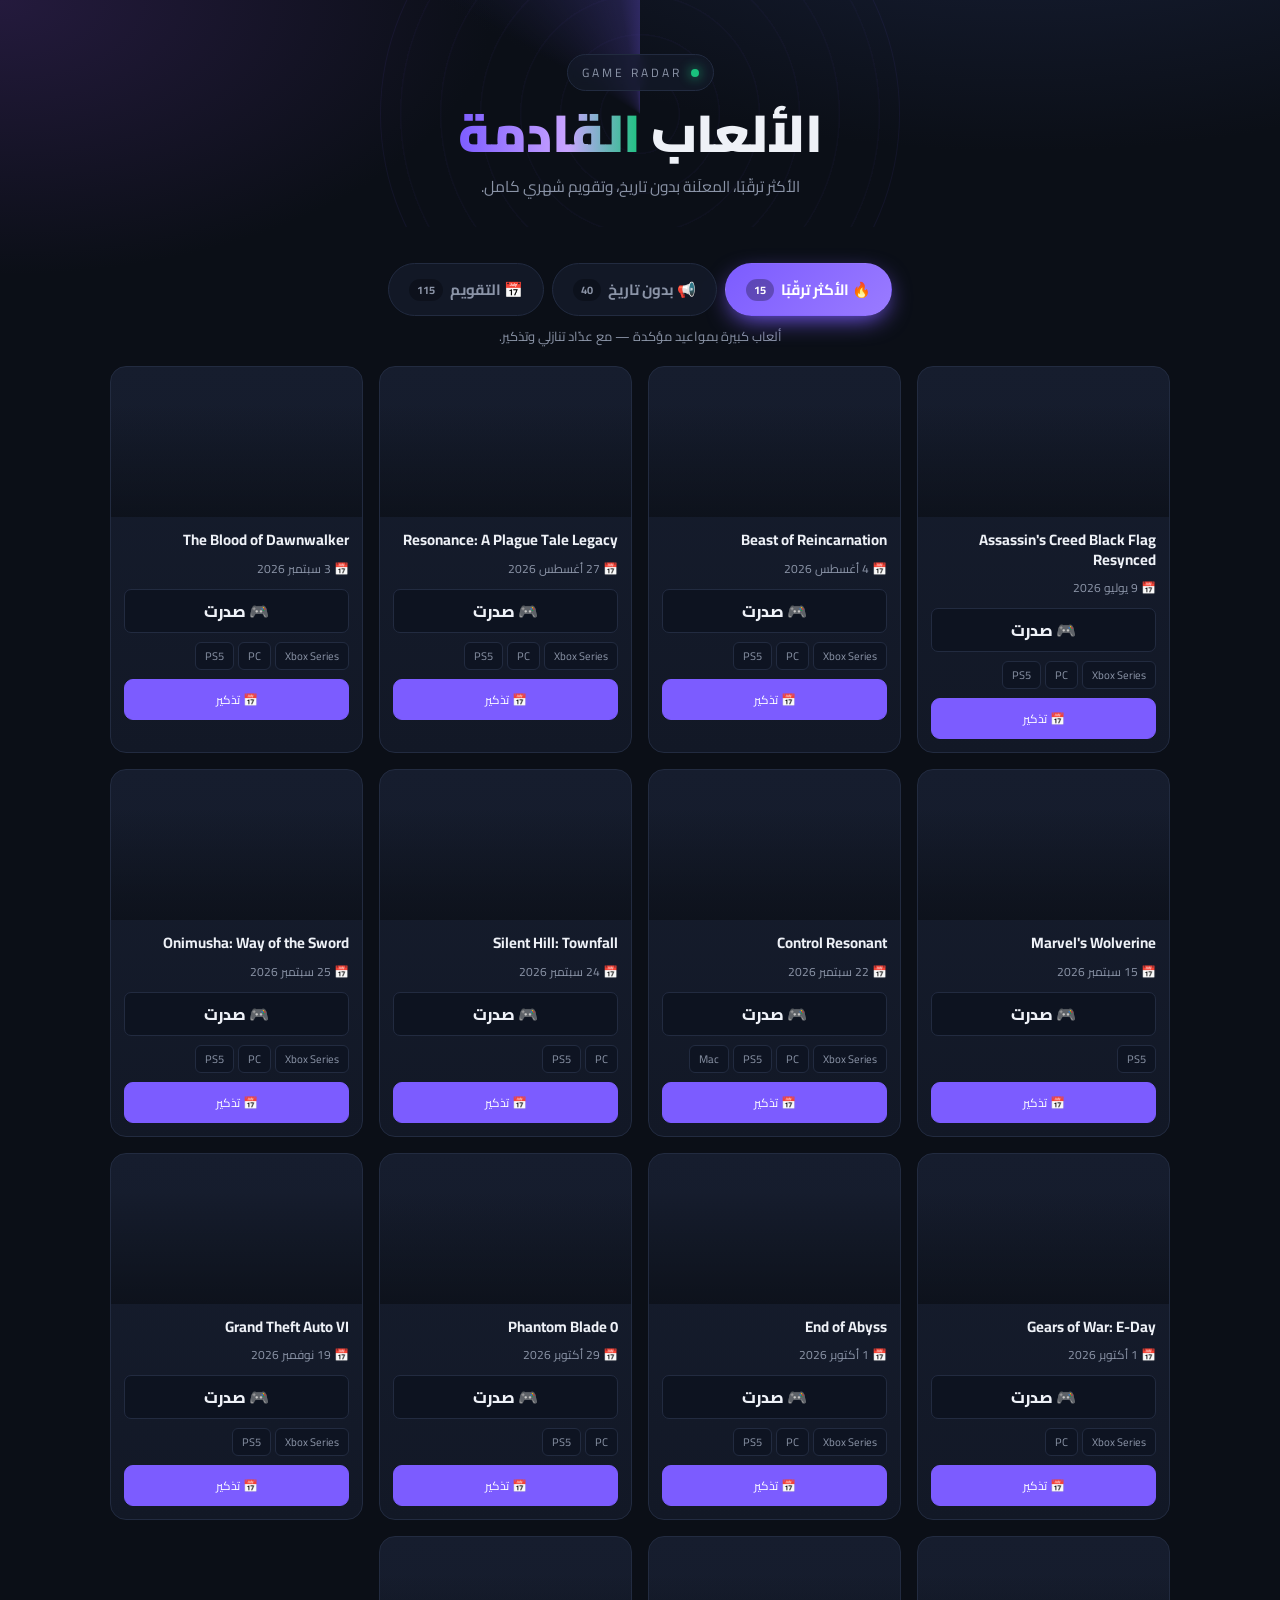
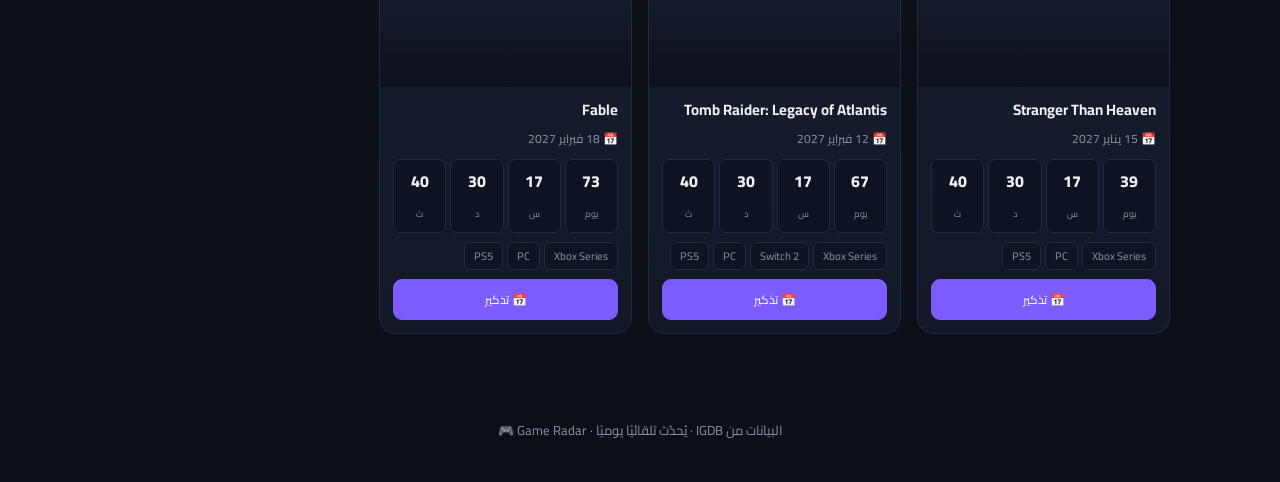
==== commit 0c7b2030: "تصميم احترافي: رادار متحرّك، خط Cairo، بطاقات زجاجية، تبويبات متوهّجة، حركات انتقال" ====
--- a/index.html
+++ b/index.html
@@ -4,7 +4,10 @@
 <meta charset="UTF-8">
 <meta name="viewport" content="width=device-width, initial-scale=1.0">
 <title>Game Radar — الألعاب القادمة</title>
-<meta name="description" content="تتبّع الألعاب القادمة: الأكثر ترقّبًا، المعلَنة بدون تاريخ، وتقويم شهري كامل.">
+<meta name="description" content="تتبّع الألعاب القادمة: الأكثر ترقّبًا، المعلَنة بدون تاريخ, وتقويم شهري كامل.">
+<link rel="preconnect" href="https://fonts.googleapis.com">
+<link rel="preconnect" href="https://fonts.gstatic.com" crossorigin>
+<link href="https://fonts.googleapis.com/css2?family=Cairo:wght@400;600;700;800;900&display=swap" rel="stylesheet">
 <style>
   :root{
     --bg:#0b0f17;--bg2:#121826;--card:#161d2e;--accent:#7c5cff;--accent2:#19c37d;
@@ -12,37 +15,45 @@
   }
   *{box-sizing:border-box;margin:0;padding:0}
   body{
-    font-family:"Segoe UI","Tahoma",system-ui,sans-serif;
+    font-family:"Cairo","Segoe UI","Tahoma",system-ui,sans-serif;
     background:radial-gradient(1200px 600px at 80% -10%,#1b2440 0,transparent 60%),
                radial-gradient(900px 500px at 0% 0%,#241a3d 0,transparent 55%),var(--bg);
     color:var(--text);min-height:100vh;-webkit-font-smoothing:antialiased;
   }
-  header{text-align:center;padding:36px 20px 6px}
-  .logo{display:inline-flex;align-items:center;gap:10px;font-size:13px;color:var(--muted);letter-spacing:2px;margin-bottom:10px;text-transform:uppercase}
-  .dot{width:9px;height:9px;border-radius:50%;background:var(--accent2);box-shadow:0 0 12px var(--accent2);animation:pulse 1.6s infinite}
+  /* هيدر فيه رادار متحرّك */
+  header{position:relative;text-align:center;padding:54px 20px 26px;overflow:hidden}
+  .radar{position:absolute;top:50%;left:50%;transform:translate(-50%,-50%);width:520px;height:520px;border-radius:50%;pointer-events:none;opacity:.5;
+    background:repeating-radial-gradient(circle at center,transparent 0 38px,rgba(124,92,255,.07) 39px 40px)}
+  .radar::before{content:"";position:absolute;inset:0;border-radius:50%;background:conic-gradient(from 0deg,transparent 0 300deg,rgba(124,92,255,.35) 350deg,rgba(124,92,255,.6) 360deg);animation:sweep 4s linear infinite}
+  .radar::after{content:"";position:absolute;inset:0;border-radius:50%;box-shadow:0 0 0 1px rgba(124,92,255,.15) inset}
+  @keyframes sweep{to{transform:rotate(360deg)}}
+  header>*{position:relative;z-index:1}
+  .logo{display:inline-flex;align-items:center;gap:9px;font-size:12px;color:var(--muted);letter-spacing:3px;margin-bottom:14px;text-transform:uppercase;padding:6px 14px;border:1px solid var(--line);border-radius:999px;background:rgba(22,29,46,.6);backdrop-filter:blur(6px)}
+  .dot{width:8px;height:8px;border-radius:50%;background:var(--accent2);box-shadow:0 0 12px var(--accent2);animation:pulse 1.6s infinite}
   @keyframes pulse{0%,100%{opacity:1}50%{opacity:.3}}
-  h1{font-size:clamp(26px,5vw,40px);font-weight:800;line-height:1.15;margin-bottom:6px}
-  h1 span{background:linear-gradient(90deg,var(--accent),#c9a4ff);-webkit-background-clip:text;background-clip:text;color:transparent}
-  .sub{color:var(--muted);font-size:15px}
+  h1{font-size:clamp(30px,6vw,52px);font-weight:900;line-height:1.1;margin-bottom:10px;letter-spacing:-.5px}
+  h1 span{background:linear-gradient(90deg,var(--accent),#c9a4ff 60%,var(--accent2));-webkit-background-clip:text;background-clip:text;color:transparent}
+  .sub{color:var(--muted);font-size:15.5px;max-width:480px;margin:0 auto}
   .wrap{max-width:1100px;margin:0 auto;padding:18px 20px 60px}
 
   /* التبويبات */
   .tabs{display:flex;justify-content:center;gap:8px;flex-wrap:wrap;margin:18px 0 8px}
-  .tab{background:var(--card);border:1px solid var(--line);color:var(--muted);padding:11px 20px;border-radius:999px;cursor:pointer;font-size:15px;font-family:inherit;font-weight:700;transition:.2s;display:flex;align-items:center;gap:7px}
-  .tab:hover{color:var(--text);border-color:var(--accent)}
-  .tab.active{background:var(--accent);color:#fff;border-color:var(--accent)}
-  .tab .count{background:rgba(0,0,0,.25);border-radius:999px;font-size:11px;padding:1px 8px}
+  .tab{background:rgba(22,29,46,.7);border:1px solid var(--line);color:var(--muted);padding:11px 20px;border-radius:999px;cursor:pointer;font-size:15px;font-family:inherit;font-weight:700;transition:.25s;display:flex;align-items:center;gap:7px;backdrop-filter:blur(6px)}
+  .tab:hover{color:var(--text);border-color:var(--accent);transform:translateY(-1px)}
+  .tab.active{background:linear-gradient(135deg,var(--accent),#9a7bff);color:#fff;border-color:transparent;box-shadow:0 8px 24px -6px var(--accent)}
+  .tab .count{background:rgba(0,0,0,.28);border-radius:999px;font-size:11px;padding:1px 8px}
   .view{display:none}
-  .view.active{display:block}
+  .view.active{display:block;animation:fade .35s ease}
+  @keyframes fade{from{opacity:0;transform:translateY(6px)}to{opacity:1;transform:none}}
   .status{text-align:center;color:var(--muted);font-size:13px;min-height:18px;padding:8px}
   .status b{color:var(--accent2)}
   .sectionhint{text-align:center;color:var(--muted);font-size:13px;margin:4px 0 18px}
 
   /* بطاقات الألعاب الكبيرة */
   .grid-cards{display:grid;grid-template-columns:repeat(auto-fill,minmax(220px,1fr));gap:16px}
-  .fcard{background:linear-gradient(180deg,var(--card),var(--bg2));border:1px solid var(--line);border-radius:16px;overflow:hidden;transition:.2s}
-  .fcard:hover{transform:translateY(-3px);border-color:var(--accent)}
-  .fcover{height:120px;display:flex;align-items:center;justify-content:center;font-size:22px;font-weight:800;background-size:cover;background-position:center;position:relative;text-align:center;padding:0 12px}
+  .fcard{background:linear-gradient(180deg,var(--card),var(--bg2));border:1px solid var(--line);border-radius:16px;overflow:hidden;transition:.25s;position:relative}
+  .fcard:hover{transform:translateY(-5px);border-color:var(--accent);box-shadow:0 22px 44px -14px rgba(0,0,0,.6),0 0 0 1px var(--accent)}
+  .fcover{height:150px;display:flex;align-items:center;justify-content:center;font-size:22px;font-weight:800;background-size:cover;background-position:center;position:relative;text-align:center;padding:0 12px}
   .fcover::after{content:"";position:absolute;inset:0;background:linear-gradient(180deg,transparent 25%,rgba(11,15,23,.75))}
   .fcover span{position:relative;z-index:1;text-shadow:0 2px 12px #000}
   .fbody{padding:13px}
@@ -69,7 +80,8 @@
   .weekhead{display:grid;grid-template-columns:repeat(7,1fr);gap:6px;margin-bottom:6px}
   .weekhead div{text-align:center;color:var(--muted);font-size:13px;font-weight:700;padding:6px 0}
   .calendar{display:grid;grid-template-columns:repeat(7,1fr);gap:6px}
-  .cell{background:var(--card);border:1px solid var(--line);border-radius:12px;min-height:100px;padding:6px;display:flex;flex-direction:column;gap:4px;overflow:hidden}
+  .cell{background:var(--card);border:1px solid var(--line);border-radius:12px;min-height:100px;padding:6px;display:flex;flex-direction:column;gap:4px;overflow:hidden;transition:.18s}
+  .cell:not(.empty):hover{border-color:var(--accent);background:#1a2236}
   .cell.empty{background:transparent;border:0}
   .cell.today{outline:2px solid var(--accent);background:var(--today)}
   .cell .num{font-size:13px;color:var(--muted);font-weight:700}
@@ -120,6 +132,7 @@
 </head>
 <body>
   <header>
+    <div class="radar"></div>
     <div class="logo"><span class="dot"></span> GAME RADAR</div>
     <h1>الألعاب <span>القادمة</span></h1>
     <p class="sub">الأكثر ترقّبًا، المعلَنة بدون تاريخ، وتقويم شهري كامل.</p>
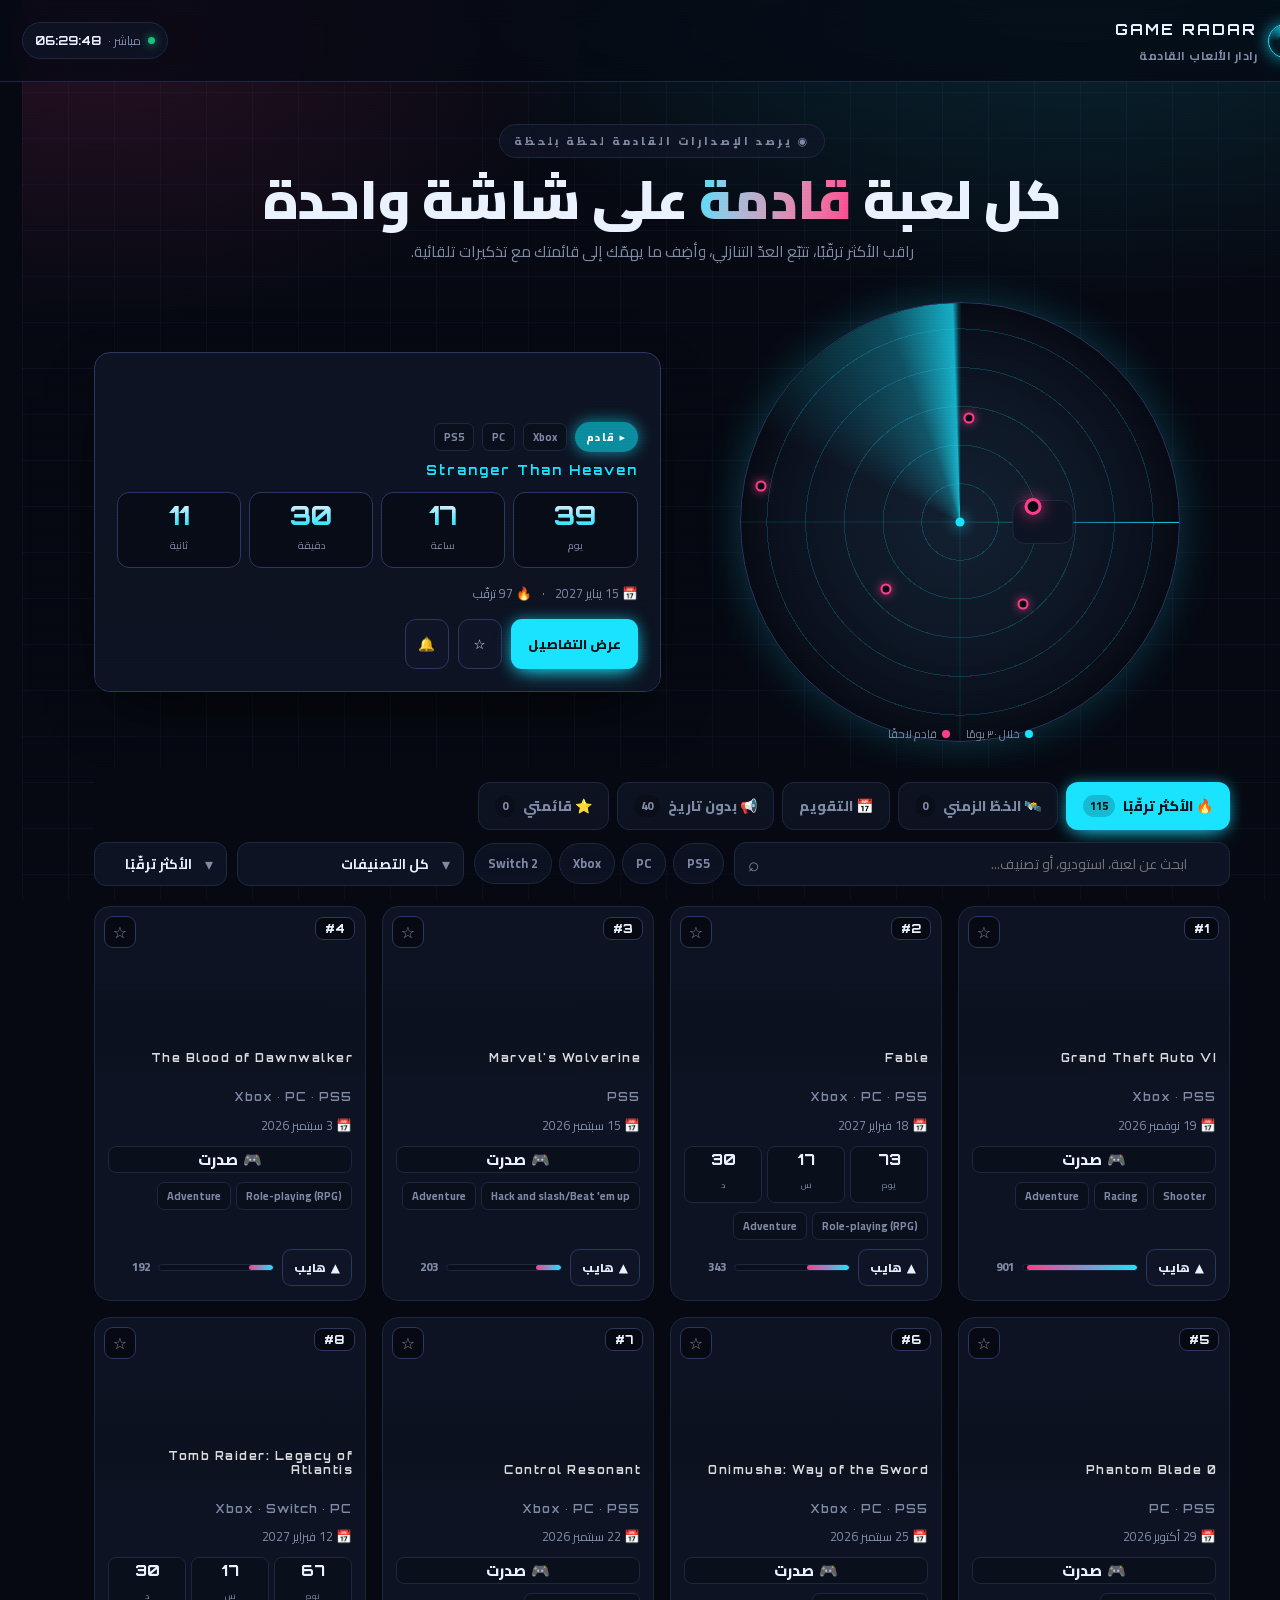
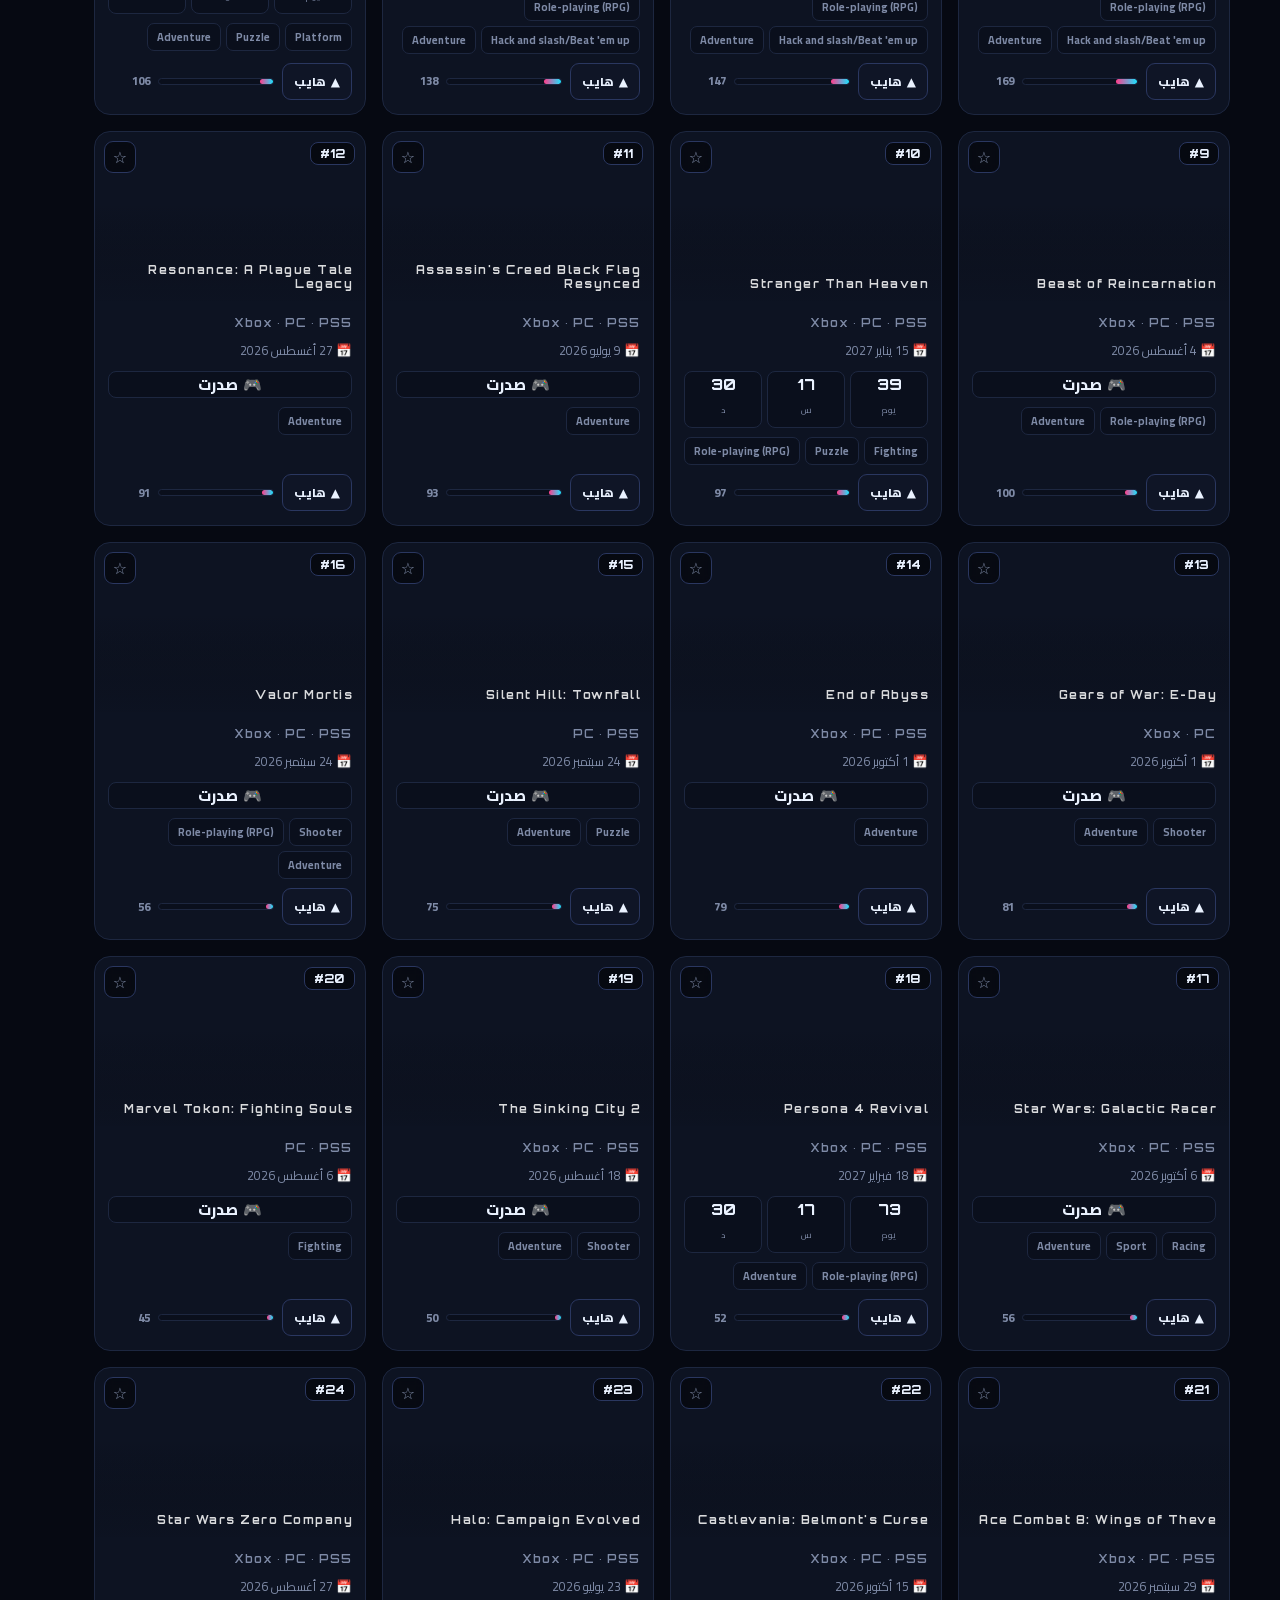
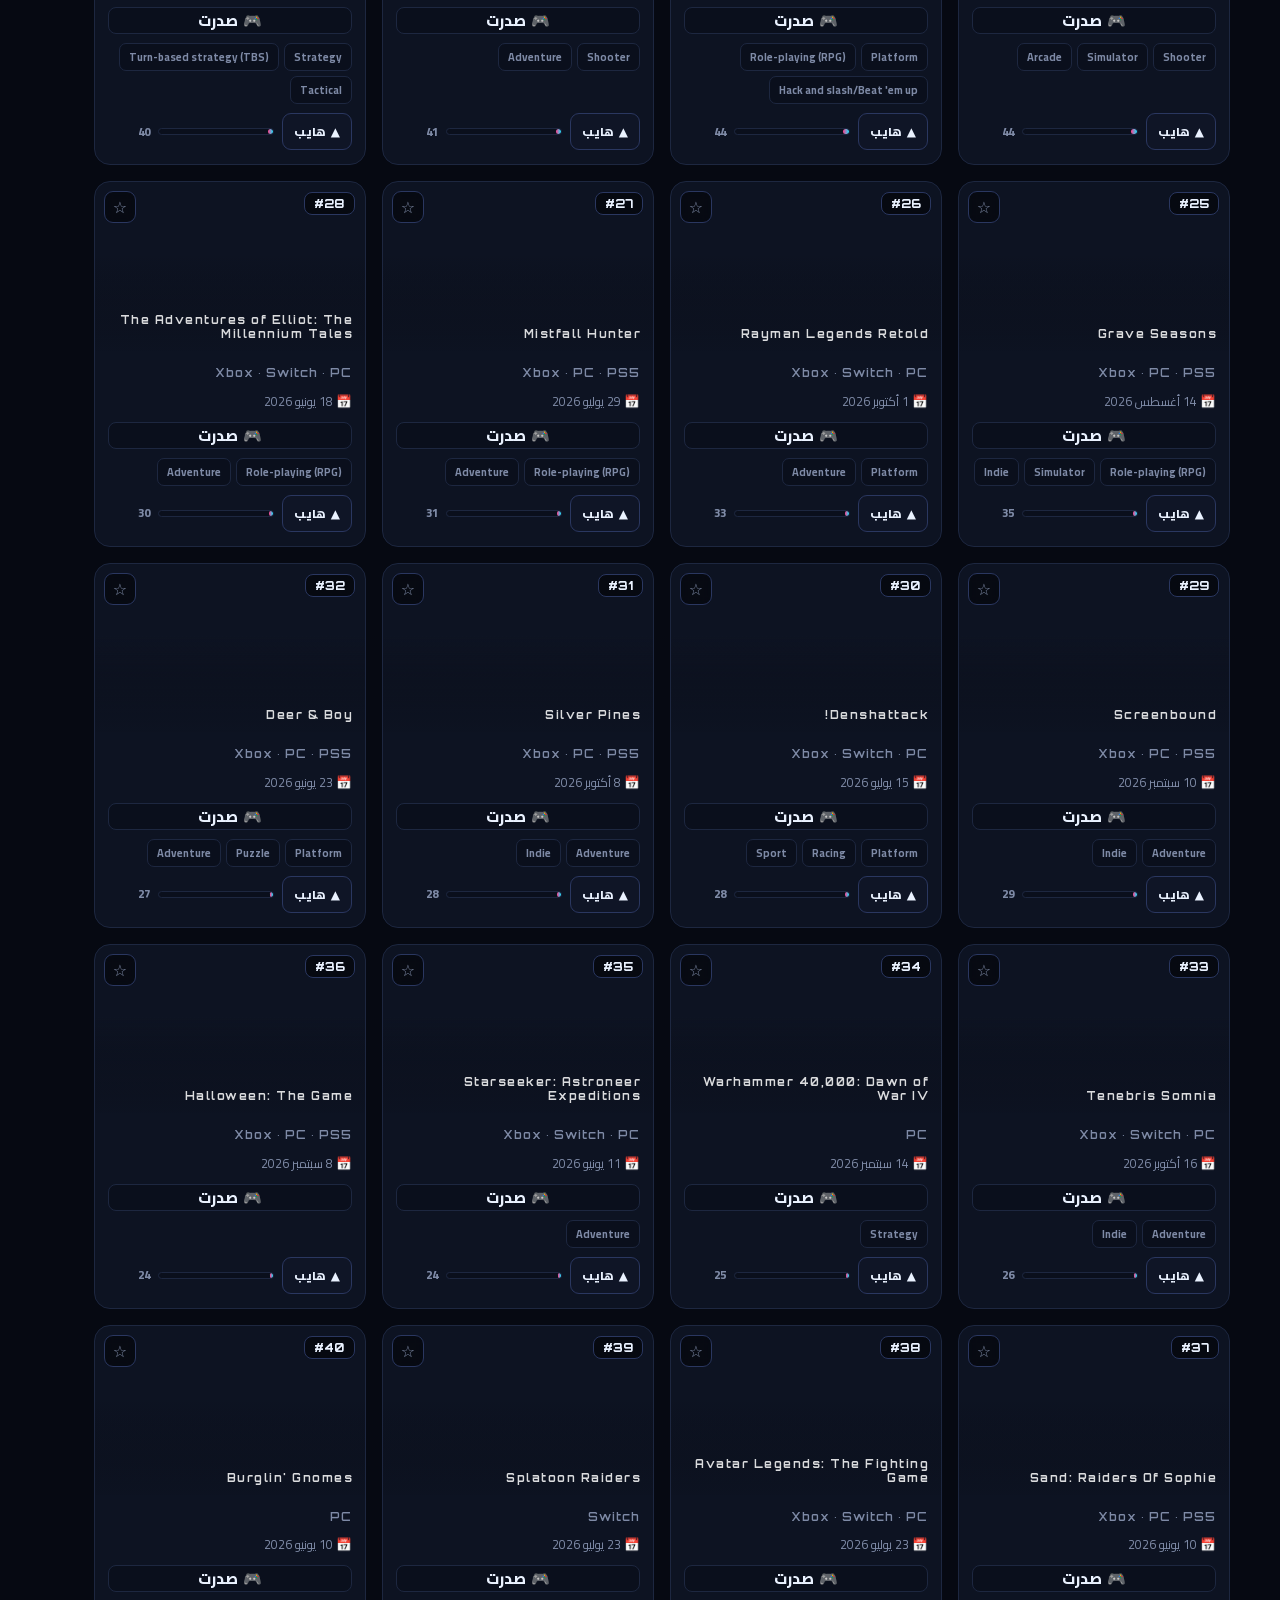
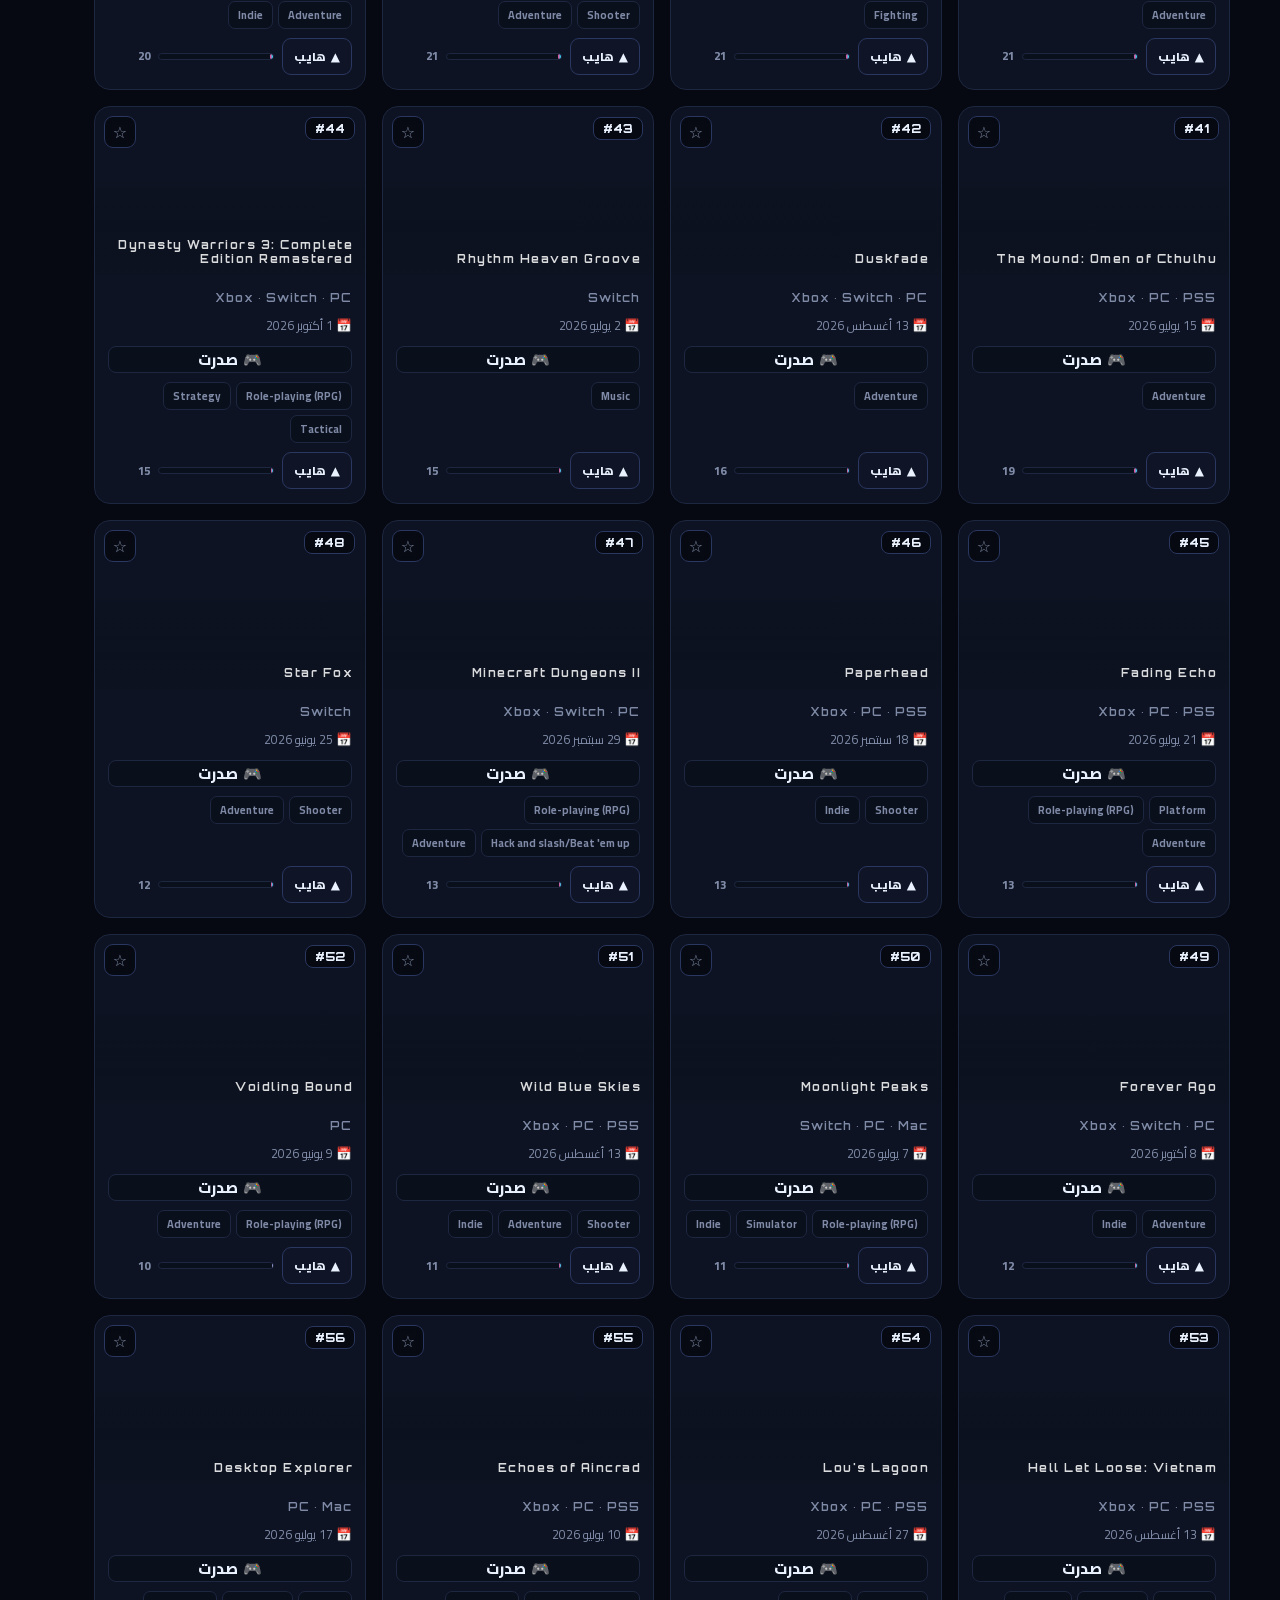
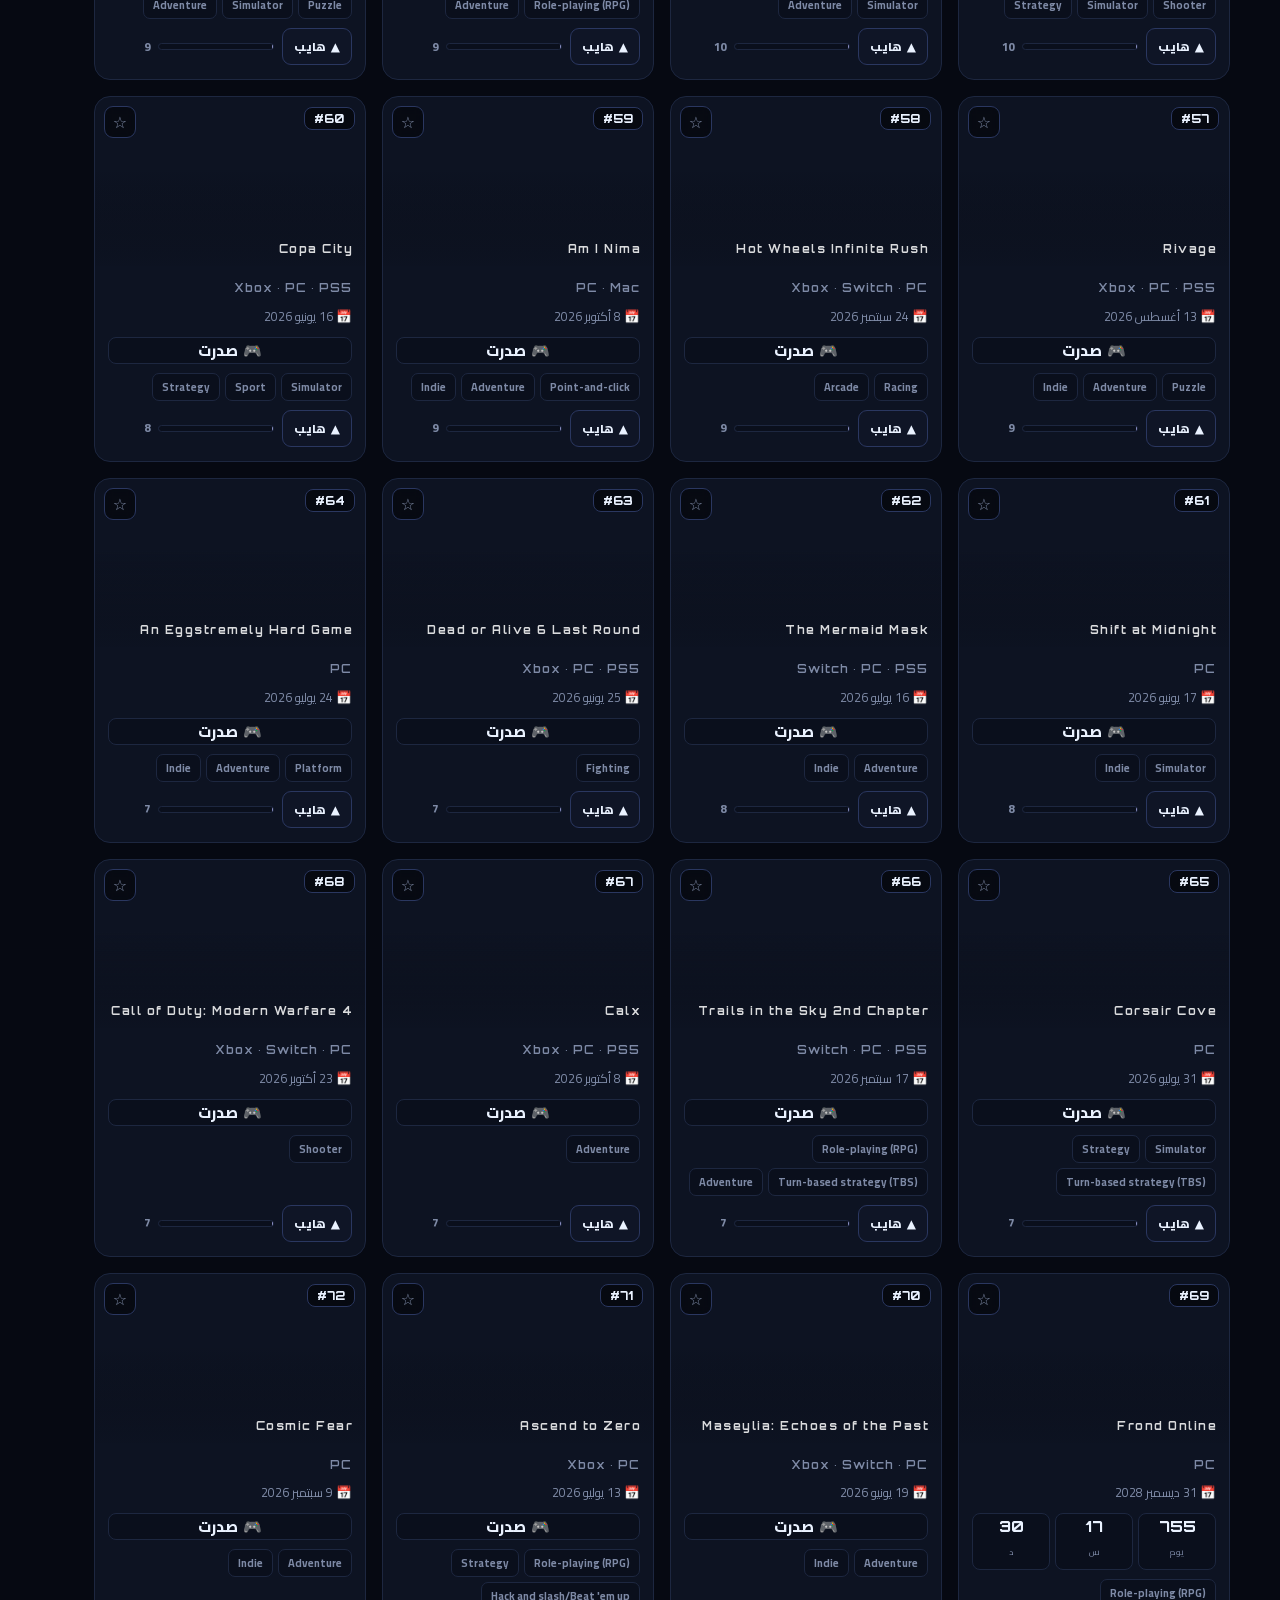
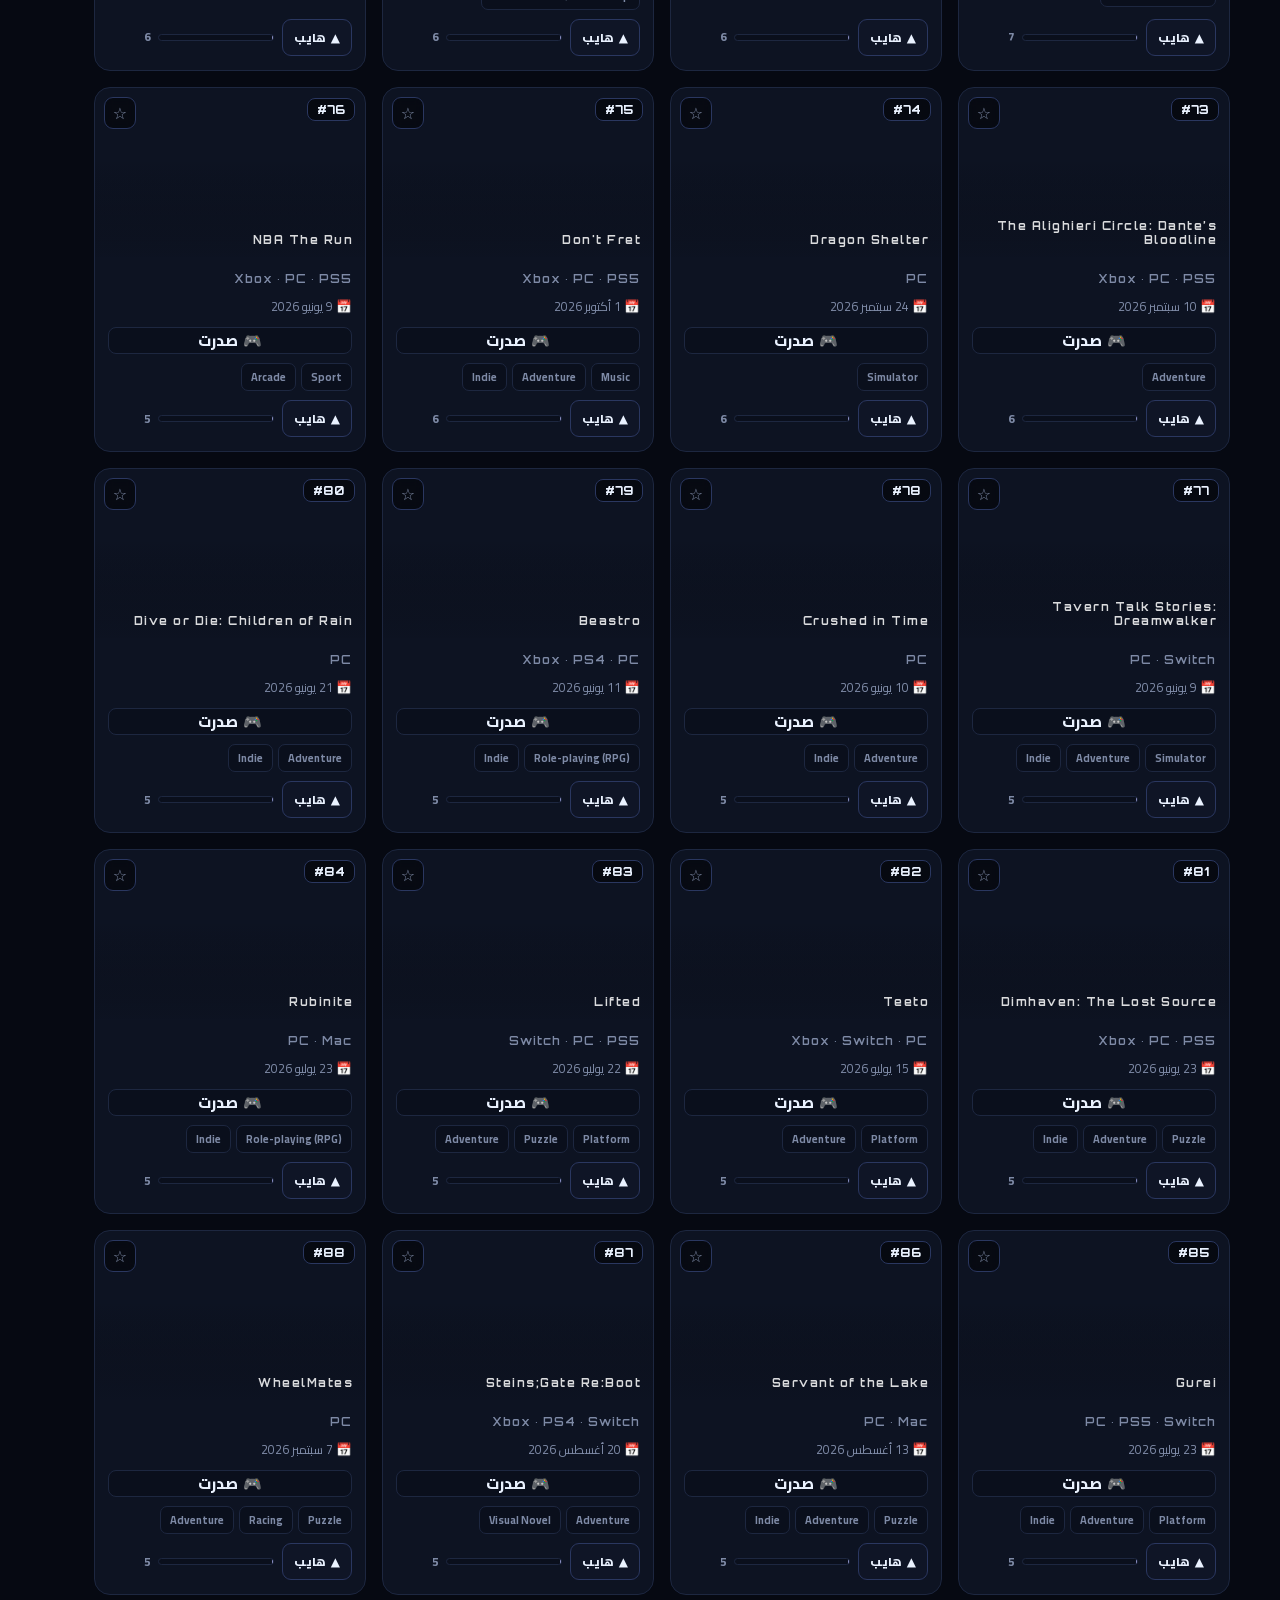
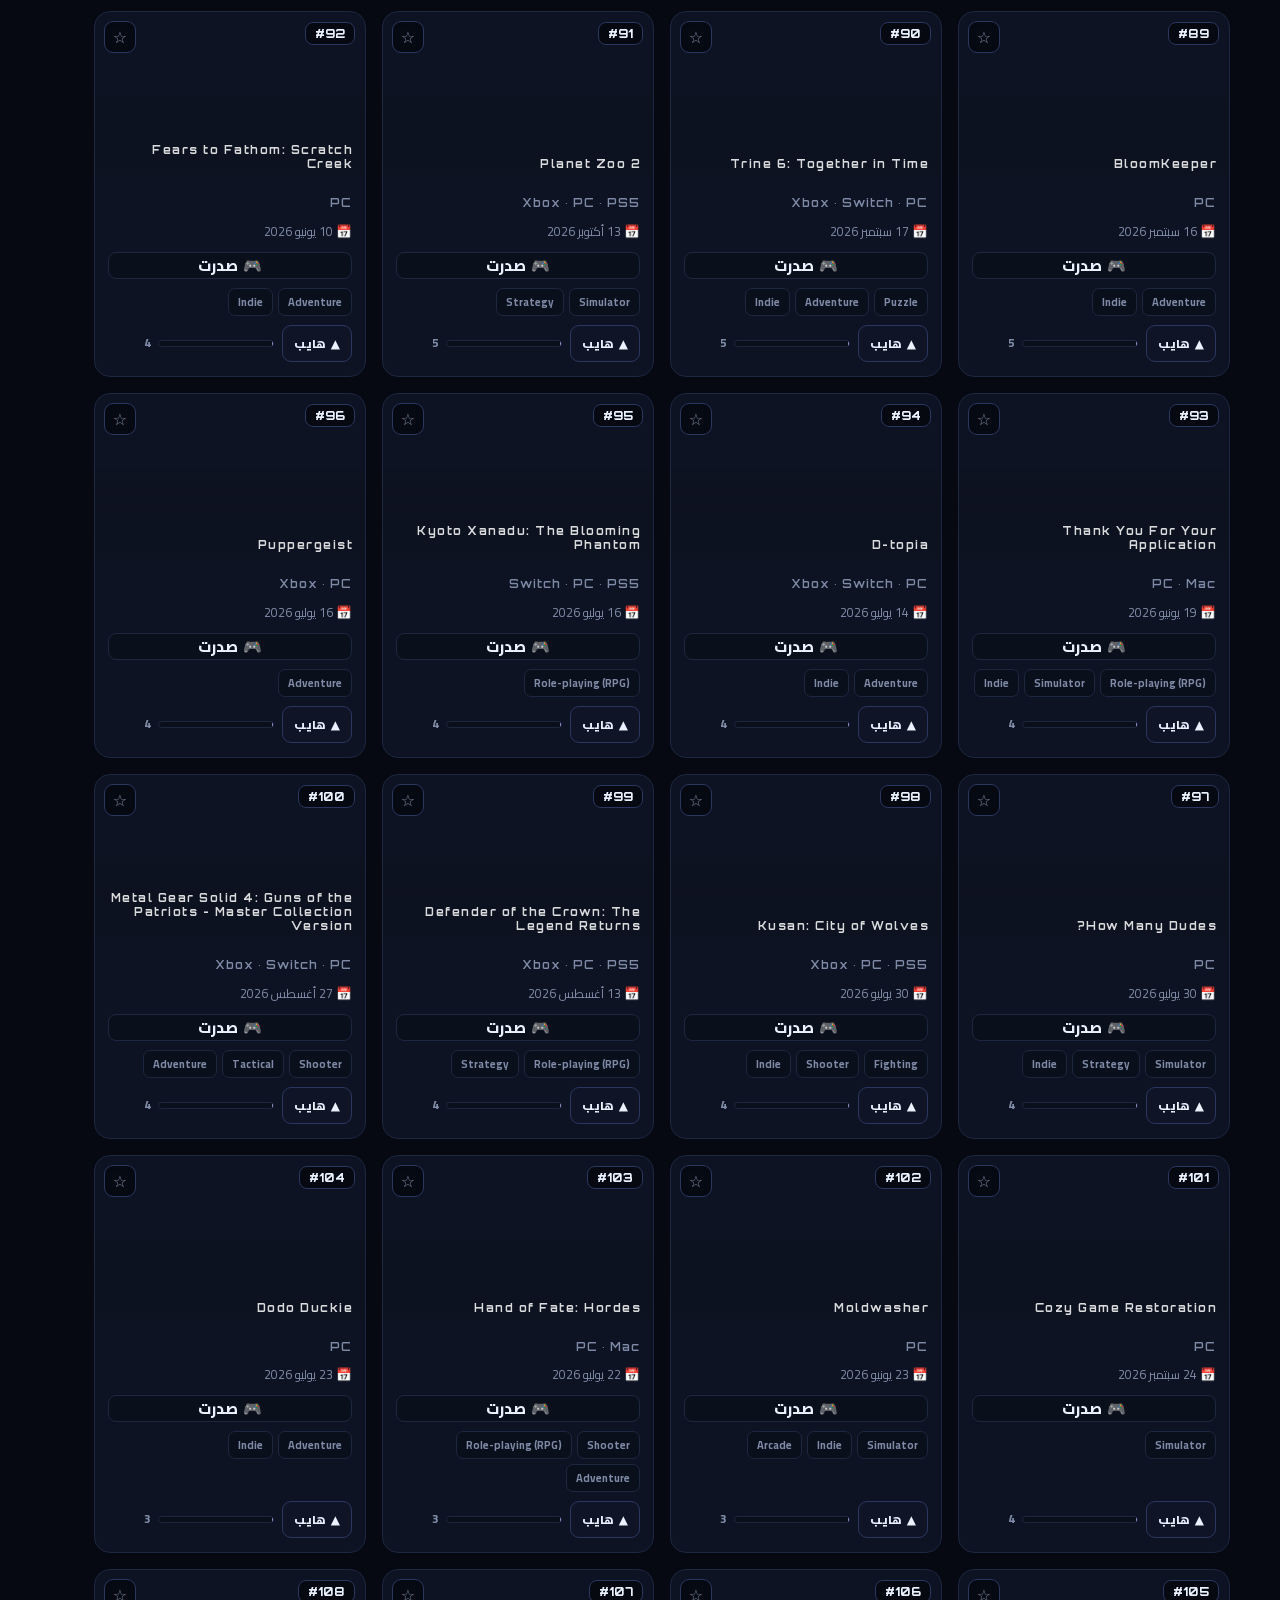
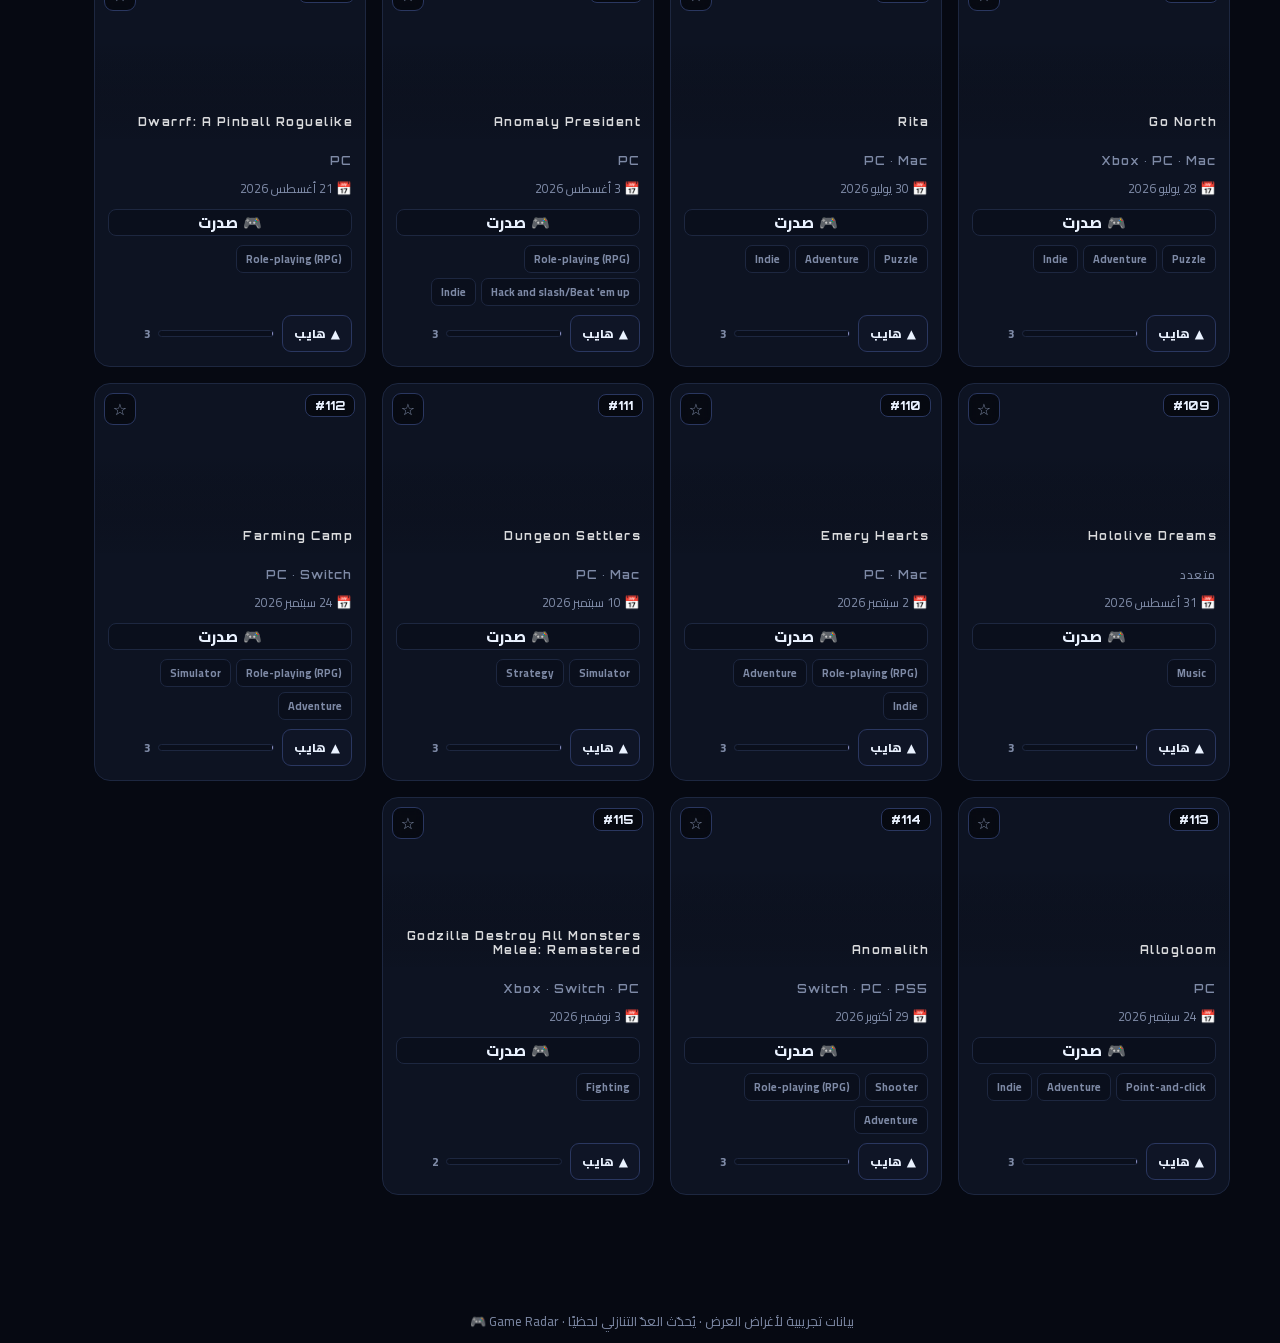
==== commit a66d2f39: "اعتماد تصميم Claude Design مع بيانات IGDB الحية + أغلفة MobyGames/IGDB + تحديث يومي" ====
--- a/index.html
+++ b/index.html
@@ -1,351 +1,189 @@
 <!DOCTYPE html>
-<html lang="ar" dir="rtl">
+<html>
 <head>
-<meta charset="UTF-8">
-<meta name="viewport" content="width=device-width, initial-scale=1.0">
-<title>Game Radar — الألعاب القادمة</title>
-<meta name="description" content="تتبّع الألعاب القادمة: الأكثر ترقّبًا، المعلَنة بدون تاريخ, وتقويم شهري كامل.">
-<link rel="preconnect" href="https://fonts.googleapis.com">
-<link rel="preconnect" href="https://fonts.gstatic.com" crossorigin>
-<link href="https://fonts.googleapis.com/css2?family=Cairo:wght@400;600;700;800;900&display=swap" rel="stylesheet">
-<style>
-  :root{
-    --bg:#0b0f17;--bg2:#121826;--card:#161d2e;--accent:#7c5cff;--accent2:#19c37d;
-    --text:#eef1f7;--muted:#8b94a7;--line:#222b40;--today:#7c5cff22;
-  }
-  *{box-sizing:border-box;margin:0;padding:0}
-  body{
-    font-family:"Cairo","Segoe UI","Tahoma",system-ui,sans-serif;
-    background:radial-gradient(1200px 600px at 80% -10%,#1b2440 0,transparent 60%),
-               radial-gradient(900px 500px at 0% 0%,#241a3d 0,transparent 55%),var(--bg);
-    color:var(--text);min-height:100vh;-webkit-font-smoothing:antialiased;
-  }
-  /* هيدر فيه رادار متحرّك */
-  header{position:relative;text-align:center;padding:54px 20px 26px;overflow:hidden}
-  .radar{position:absolute;top:50%;left:50%;transform:translate(-50%,-50%);width:520px;height:520px;border-radius:50%;pointer-events:none;opacity:.5;
-    background:repeating-radial-gradient(circle at center,transparent 0 38px,rgba(124,92,255,.07) 39px 40px)}
-  .radar::before{content:"";position:absolute;inset:0;border-radius:50%;background:conic-gradient(from 0deg,transparent 0 300deg,rgba(124,92,255,.35) 350deg,rgba(124,92,255,.6) 360deg);animation:sweep 4s linear infinite}
-  .radar::after{content:"";position:absolute;inset:0;border-radius:50%;box-shadow:0 0 0 1px rgba(124,92,255,.15) inset}
-  @keyframes sweep{to{transform:rotate(360deg)}}
-  header>*{position:relative;z-index:1}
-  .logo{display:inline-flex;align-items:center;gap:9px;font-size:12px;color:var(--muted);letter-spacing:3px;margin-bottom:14px;text-transform:uppercase;padding:6px 14px;border:1px solid var(--line);border-radius:999px;background:rgba(22,29,46,.6);backdrop-filter:blur(6px)}
-  .dot{width:8px;height:8px;border-radius:50%;background:var(--accent2);box-shadow:0 0 12px var(--accent2);animation:pulse 1.6s infinite}
-  @keyframes pulse{0%,100%{opacity:1}50%{opacity:.3}}
-  h1{font-size:clamp(30px,6vw,52px);font-weight:900;line-height:1.1;margin-bottom:10px;letter-spacing:-.5px}
-  h1 span{background:linear-gradient(90deg,var(--accent),#c9a4ff 60%,var(--accent2));-webkit-background-clip:text;background-clip:text;color:transparent}
-  .sub{color:var(--muted);font-size:15.5px;max-width:480px;margin:0 auto}
-  .wrap{max-width:1100px;margin:0 auto;padding:18px 20px 60px}
-
-  /* التبويبات */
-  .tabs{display:flex;justify-content:center;gap:8px;flex-wrap:wrap;margin:18px 0 8px}
-  .tab{background:rgba(22,29,46,.7);border:1px solid var(--line);color:var(--muted);padding:11px 20px;border-radius:999px;cursor:pointer;font-size:15px;font-family:inherit;font-weight:700;transition:.25s;display:flex;align-items:center;gap:7px;backdrop-filter:blur(6px)}
-  .tab:hover{color:var(--text);border-color:var(--accent);transform:translateY(-1px)}
-  .tab.active{background:linear-gradient(135deg,var(--accent),#9a7bff);color:#fff;border-color:transparent;box-shadow:0 8px 24px -6px var(--accent)}
-  .tab .count{background:rgba(0,0,0,.28);border-radius:999px;font-size:11px;padding:1px 8px}
-  .view{display:none}
-  .view.active{display:block;animation:fade .35s ease}
-  @keyframes fade{from{opacity:0;transform:translateY(6px)}to{opacity:1;transform:none}}
-  .status{text-align:center;color:var(--muted);font-size:13px;min-height:18px;padding:8px}
-  .status b{color:var(--accent2)}
-  .sectionhint{text-align:center;color:var(--muted);font-size:13px;margin:4px 0 18px}
-
-  /* بطاقات الألعاب الكبيرة */
-  .grid-cards{display:grid;grid-template-columns:repeat(auto-fill,minmax(220px,1fr));gap:16px}
-  .fcard{background:linear-gradient(180deg,var(--card),var(--bg2));border:1px solid var(--line);border-radius:16px;overflow:hidden;transition:.25s;position:relative}
-  .fcard:hover{transform:translateY(-5px);border-color:var(--accent);box-shadow:0 22px 44px -14px rgba(0,0,0,.6),0 0 0 1px var(--accent)}
-  .fcover{height:150px;display:flex;align-items:center;justify-content:center;font-size:22px;font-weight:800;background-size:cover;background-position:center;position:relative;text-align:center;padding:0 12px}
-  .fcover::after{content:"";position:absolute;inset:0;background:linear-gradient(180deg,transparent 25%,rgba(11,15,23,.75))}
-  .fcover span{position:relative;z-index:1;text-shadow:0 2px 12px #000}
-  .fbody{padding:13px}
-  .fbody .fn{font-size:15px;font-weight:700;margin-bottom:7px;line-height:1.3}
-  .fbody .fw{font-size:13px;color:var(--accent2);font-weight:700;margin-bottom:9px}
-  .fcd{display:flex;gap:4px;text-align:center;margin-bottom:9px}
-  .fcd .u{flex:1;background:#0d1320;border:1px solid var(--line);border-radius:7px;padding:6px 2px}
-  .fcd .u b{display:block;font-size:16px;font-weight:800}
-  .fcd .u small{font-size:9px;color:var(--muted)}
-  .fdate{font-size:12px;color:var(--muted);margin-bottom:9px}
-  .fplat{display:flex;gap:4px;flex-wrap:wrap;margin-bottom:9px}
-  .tag{font-size:11px;background:#0e1422;border:1px solid var(--line);color:var(--muted);padding:3px 9px;border-radius:6px}
-  .btn{display:block;border:1px solid var(--accent);background:var(--accent);color:#fff;padding:8px;border-radius:9px;cursor:pointer;font-size:12px;font-family:inherit;text-decoration:none;text-align:center;transition:.2s}
-  .btn:hover{filter:brightness(1.1)}
-
-  /* التقويم */
-  .navbar{display:flex;align-items:center;justify-content:center;gap:18px;margin:6px 0 8px}
-  .navbar button{background:var(--card);border:1px solid var(--line);color:var(--text);width:42px;height:42px;border-radius:12px;cursor:pointer;font-size:19px;transition:.2s}
-  .navbar button:hover{border-color:var(--accent)}
-  .navbar .month{font-size:21px;font-weight:800;min-width:190px;text-align:center}
-  .toprow{display:flex;justify-content:center;gap:10px;flex-wrap:wrap;margin-bottom:6px}
-  .chip{background:var(--card);border:1px solid var(--line);color:var(--muted);padding:7px 14px;border-radius:999px;cursor:pointer;font-size:13px;font-family:inherit;transition:.2s}
-  .chip:hover{color:var(--text);border-color:var(--accent)}
-  .weekhead{display:grid;grid-template-columns:repeat(7,1fr);gap:6px;margin-bottom:6px}
-  .weekhead div{text-align:center;color:var(--muted);font-size:13px;font-weight:700;padding:6px 0}
-  .calendar{display:grid;grid-template-columns:repeat(7,1fr);gap:6px}
-  .cell{background:var(--card);border:1px solid var(--line);border-radius:12px;min-height:100px;padding:6px;display:flex;flex-direction:column;gap:4px;overflow:hidden;transition:.18s}
-  .cell:not(.empty):hover{border-color:var(--accent);background:#1a2236}
-  .cell.empty{background:transparent;border:0}
-  .cell.today{outline:2px solid var(--accent);background:var(--today)}
-  .cell .num{font-size:13px;color:var(--muted);font-weight:700}
-  .cell.today .num{color:var(--accent)}
-  .ev{display:flex;align-items:center;gap:6px;background:#0e1422;border:1px solid var(--line);border-radius:8px;padding:3px 5px;cursor:pointer}
-  .ev:hover{border-color:var(--accent)}
-  .ev img{width:22px;height:22px;border-radius:5px;object-fit:cover;flex-shrink:0;background:#222}
-  .ev span{font-size:11px;white-space:nowrap;overflow:hidden;text-overflow:ellipsis}
-  .more{font-size:11px;color:var(--accent);text-align:center}
-  .listview{display:flex;flex-direction:column;gap:10px}
-  .litem{display:flex;gap:12px;background:var(--card);border:1px solid var(--line);border-radius:14px;padding:12px;cursor:pointer;transition:.2s}
-  .litem:hover{border-color:var(--accent)}
-  .litem img{width:90px;height:48px;border-radius:8px;object-fit:cover;background:#222;flex-shrink:0}
-  .litem .nm{font-size:16px;font-weight:700;margin-bottom:3px}
-  .litem .dt{color:var(--muted);font-size:13px}
-  .litem .cd{color:var(--accent2);font-size:13px;font-weight:700;margin-top:3px}
-
-  /* النوافذ */
-  .overlay{position:fixed;inset:0;background:rgba(5,8,14,.8);display:none;align-items:center;justify-content:center;z-index:50;padding:20px;backdrop-filter:blur(4px)}
-  .overlay.show{display:flex}
-  .modal{background:linear-gradient(180deg,var(--card),var(--bg2));border:1px solid var(--line);border-radius:18px;max-width:440px;width:100%;overflow:hidden}
-  .modal.wide{max-width:680px}
-  .modal .hero{height:185px;background-size:cover;background-position:center;position:relative}
-  .modal .hero::after{content:"";position:absolute;inset:0;background:linear-gradient(180deg,transparent 40%,var(--card))}
-  .modal .mb{padding:18px}
-  .modal h3{font-size:22px;margin-bottom:6px}
-  .modal .md{color:var(--muted);font-size:14px;margin-bottom:10px}
-  .modal .tags{display:flex;gap:6px;flex-wrap:wrap;margin-bottom:14px}
-  .cdbig{display:flex;gap:8px;text-align:center;margin-bottom:14px}
-  .cdbig .u{flex:1;background:#0d1320;border:1px solid var(--line);border-radius:10px;padding:8px 4px}
-  .cdbig .u b{display:block;font-size:21px;font-weight:800}
-  .cdbig .u small{color:var(--muted);font-size:11px}
-  .acts{display:flex;gap:8px}
-  .acts .btn{flex:1}
-  .acts .btn.sec{background:#0e1422;color:var(--text);border-color:var(--line)}
-  .closex{position:absolute;top:10px;inset-inline-end:12px;z-index:2;background:rgba(0,0,0,.5);border:0;color:#fff;width:34px;height:34px;border-radius:50%;cursor:pointer;font-size:18px}
-  .dayhead{display:flex;justify-content:space-between;align-items:center;padding:16px 18px;border-bottom:1px solid var(--line)}
-  .dayhead h3{font-size:20px}.dayhead small{color:var(--muted);font-size:13px;font-weight:400;margin-inline-start:8px}
-  .daygrid{display:grid;grid-template-columns:1fr 1fr;gap:12px;padding:16px;max-height:68vh;overflow:auto}
-  .dcard{background:#0e1422;border:1px solid var(--line);border-radius:12px;overflow:hidden;cursor:pointer;transition:.15s}
-  .dcard:hover{border-color:var(--accent);transform:translateY(-2px)}
-  .dimg{width:100%;aspect-ratio:460/215;background-size:cover;background-position:center;background-color:#1a2130}
-  .dcard .dn{font-size:13px;font-weight:700;padding:9px 9px 3px;line-height:1.35}
-  .dcard .dp{font-size:11px;color:var(--muted);padding:0 9px 10px}
-  footer{text-align:center;color:var(--muted);font-size:13px;padding:24px 20px 40px}
-  @media(max-width:600px){.cell{min-height:74px}.ev span{display:none}}
-</style>
+  <meta charset="utf-8">
+  <title>Game Radar — رادار الألعاب القادمة</title>
+  <style>
+    * { margin: 0; padding: 0; box-sizing: border-box; }
+    body { background: #060912; display: flex; align-items: center; justify-content: center; min-height: 100vh; font-family: -apple-system, BlinkMacSystemFont, sans-serif; }
+    #__bundler_loading { position: fixed; bottom: 20px; right: 20px; font: 13px/1.4 -apple-system, BlinkMacSystemFont, sans-serif; color: #666; background: #fff; padding: 8px 14px; border-radius: 8px; box-shadow: 0 1px 4px rgba(0,0,0,0.12); z-index: 10000; }
+    #__bundler_thumbnail { position: fixed; inset: 0; width: 100%; height: 100%; display: flex; align-items: center; justify-content: center; background: #060912; z-index: 9999; }
+    #__bundler_thumbnail svg { width: 100%; height: 100%; object-fit: contain; }
+    #__bundler_placeholder { color: #999; font-size: 14px; }
+  </style>
+  <noscript>
+    <style>#__bundler_loading { display: none; }</style>
+    <div style="position:fixed;bottom:12px;left:12px;font:13px/1.4 -apple-system,BlinkMacSystemFont,sans-serif;color:#999;background:rgba(255,255,255,0.9);padding:6px 12px;border-radius:6px;box-shadow:0 1px 4px rgba(0,0,0,0.08);z-index:10000;">
+      This page requires JavaScript to display.
+    </div>
+  </noscript>
 </head>
 <body>
-  <header>
-    <div class="radar"></div>
-    <div class="logo"><span class="dot"></span> GAME RADAR</div>
-    <h1>الألعاب <span>القادمة</span></h1>
-    <p class="sub">الأكثر ترقّبًا، المعلَنة بدون تاريخ، وتقويم شهري كامل.</p>
-  </header>
+  <div id="__bundler_thumbnail">
+    <svg viewBox="0 0 1200 800" xmlns="http://www.w3.org/2000/svg">
+      <rect width="1200" height="800" fill="#060912"></rect>
+      <g transform="translate(600,400)" fill="none">
+        <circle r="260" stroke="#19e3ff" stroke-opacity="0.18" stroke-width="2"></circle>
+        <circle r="185" stroke="#19e3ff" stroke-opacity="0.22" stroke-width="2"></circle>
+        <circle r="110" stroke="#19e3ff" stroke-opacity="0.26" stroke-width="2"></circle>
+        <line x1="-260" y1="0" x2="260" y2="0" stroke="#19e3ff" stroke-opacity="0.14" stroke-width="2"></line>
+        <line x1="0" y1="-260" x2="0" y2="260" stroke="#19e3ff" stroke-opacity="0.14" stroke-width="2"></line>
+        <path d="M0 0 L230 -120 A260 260 0 0 1 250 60 Z" fill="#19e3ff" fill-opacity="0.22"></path>
+        <circle r="11" fill="#19e3ff"></circle>
+        <circle cx="150" cy="-70" r="13" fill="#ff3d8b"></circle>
+        <circle cx="-110" cy="120" r="13" fill="#ff3d8b"></circle>
+        <circle cx="95" cy="170" r="13" fill="#19e3ff"></circle>
+      </g>
+      <text x="600" y="730" text-anchor="middle" fill="#eaf2ff" font-family="Orbitron,sans-serif" font-weight="800" font-size="58" letter-spacing="8">GAME RADAR</text>
+    </svg>
+  </div>
+  <div id="__bundler_loading">Unpacking...</div>
 
-  <div class="wrap">
-    <div class="tabs" id="tabs">
-      <button class="tab active" data-view="featured">🔥 الأكثر ترقّبًا <span class="count" id="c-featured"></span></button>
-      <button class="tab" data-view="announced">📢 بدون تاريخ <span class="count" id="c-announced"></span></button>
-      <button class="tab" data-view="calendar">📅 التقويم <span class="count" id="c-calendar"></span></button>
-    </div>
+  <script>
+    
+document.addEventListener('DOMContentLoaded', async function() {
+  const loading = document.getElementById('__bundler_loading');
+  function setStatus(msg) { if (loading) loading.textContent = msg; }
 
-    <!-- الأكثر ترقّبًا -->
-    <div class="view active" id="view-featured">
-      <div class="sectionhint">ألعاب كبيرة بمواعيد مؤكدة — مع عدّاد تنازلي وتذكير.</div>
-      <div class="grid-cards" id="featuredGrid"></div>
-    </div>
+  // Error sink persists across replaceWith since it's on window, not the DOM.
+  window.addEventListener('error', function(e) {
+    var p = document.body || document.documentElement;
+    var d = document.getElementById('__bundler_err') || p.appendChild(document.createElement('div'));
+    d.id = '__bundler_err';
+    d.style.cssText = 'position:fixed;bottom:12px;left:12px;right:12px;font:12px/1.4 ui-monospace,monospace;background:#2a1215;color:#ff8a80;padding:10px 14px;border-radius:8px;border:1px solid #5c2b2e;z-index:99999;white-space:pre-wrap;max-height:40vh;overflow:auto';
+    d.textContent = (d.textContent ? d.textContent + String.fromCharCode(10) : '') +
+      '[bundle] ' + (e.message || e.type) +
+      (e.filename ? ' (' + e.filename.slice(0, 60) + ':' + e.lineno + ')' : '');
+  }, true);
 
-    <!-- معلَنة بدون تاريخ -->
-    <div class="view" id="view-announced">
-      <div class="sectionhint">ألعاب أُعلن عنها رسميًا لكن ما تحدّد موعدها بعد.</div>
-      <div class="grid-cards" id="announcedGrid"></div>
-    </div>
+  try {
+    const manifestEl = document.querySelector('script[type="__bundler/manifest"]');
+    const templateEl = document.querySelector('script[type="__bundler/template"]');
+    if (!manifestEl || !templateEl) {
+      setStatus('Error: missing bundle data');
+      console.error('[bundler] Missing script tags — manifestEl:', !!manifestEl, 'templateEl:', !!templateEl);
+      return;
+    }
 
-    <!-- التقويم -->
-    <div class="view" id="view-calendar">
-      <div class="navbar">
-        <button onclick="changeMonth(1)">‹</button>
-        <div class="month" id="monthLabel">—</div>
-        <button onclick="changeMonth(-1)">›</button>
-      </div>
-      <div class="toprow">
-        <button class="chip" onclick="goToday()">↺ الشهر الحالي</button>
-        <button class="chip" id="viewToggle" onclick="toggleCalView()">📋 عرض كقائمة</button>
-      </div>
-      <div class="status" id="status"></div>
-      <div id="calWrap">
-        <div class="weekhead" id="weekhead"></div>
-        <div class="calendar" id="calendar"></div>
-      </div>
-      <div class="listview" id="listview" style="display:none"></div>
-    </div>
-  </div>
+    const manifest = JSON.parse(manifestEl.textContent);
+    let template = JSON.parse(templateEl.textContent);
 
-  <div class="overlay" id="overlay" onclick="if(event.target===this)closeModal()">
-    <div class="modal" id="modal"></div>
-  </div>
+    const uuids = Object.keys(manifest);
+    setStatus('Unpacking ' + uuids.length + ' assets...');
 
-  <footer>البيانات من IGDB · يُحدّث تلقائيًا يوميًا · Game Radar 🎮</footer>
+    const blobUrls = {};
+    await Promise.all(uuids.map(async (uuid) => {
+      const entry = manifest[uuid];
+      try {
+        const binaryStr = atob(entry.data);
+        const bytes = new Uint8Array(binaryStr.length);
+        for (let i = 0; i < binaryStr.length; i++) bytes[i] = binaryStr.charCodeAt(i);
 
-<script>
-/* تُملأ تلقائيًا من games.json (IGDB) */
-let FEATURED=[];   // الأكثر ترقّبًا (أعلى hypes، بتواريخ)
-let ANNOUNCED=[];  // بدون تاريخ محدد
+        let finalBytes = bytes;
+        if (entry.compressed) {
+          if (typeof DecompressionStream !== 'undefined') {
+            const ds = new DecompressionStream('gzip');
+            const writer = ds.writable.getWriter();
+            const reader = ds.readable.getReader();
+            writer.write(bytes);
+            writer.close();
+            const chunks = [];
+            let totalLen = 0;
+            while (true) {
+              const { done, value } = await reader.read();
+              if (done) break;
+              chunks.push(value);
+              totalLen += value.length;
+            }
+            finalBytes = new Uint8Array(totalLen);
+            let offset = 0;
+            for (const chunk of chunks) { finalBytes.set(chunk, offset); offset += chunk.length; }
+          } else {
+            console.warn('DecompressionStream not available, asset ' + uuid + ' may not render');
+          }
+        }
 
-const WEEKDAYS=["الأحد","الإثنين","الثلاثاء","الأربعاء","الخميس","الجمعة","السبت"];
-const MONTHS=["يناير","فبراير","مارس","أبريل","مايو","يونيو","يوليو","أغسطس","سبتمبر","أكتوبر","نوفمبر","ديسمبر"];
+        blobUrls[uuid] = URL.createObjectURL(new Blob([finalBytes], { type: entry.mime }));
+      } catch (err) {
+        console.error('Failed to decode asset ' + uuid + ':', err);
+        blobUrls[uuid] = URL.createObjectURL(new Blob([], { type: entry.mime }));
+      }
+    }));
 
-let GAMES=[], byDate={}, view=new Date(), listMode=false, timer=null;
-view.setDate(1);
-const statusEl=document.getElementById('status');
-const pad=n=>String(n).padStart(2,'0');
-const iso=d=>d.getFullYear()+"-"+pad(d.getMonth()+1)+"-"+pad(d.getDate());
-const parse=s=>new Date(s+"T00:00:00");
-const fmtDate=d=>`${d.getDate()} ${MONTHS[d.getMonth()]} ${d.getFullYear()}`;
-const px="[data-uri]";
+    const extResEl = document.querySelector('script[type="__bundler/ext_resources"]');
+    const extResources = extResEl ? JSON.parse(extResEl.textContent) : [];
+    const resourceMap = {};
+    for (const entry of extResources) {
+      if (blobUrls[entry.uuid]) resourceMap[entry.id] = blobUrls[entry.uuid];
+    }
 
-/* ===== التبويبات ===== */
-document.querySelectorAll('.tab').forEach(t=>t.onclick=()=>{
-  document.querySelectorAll('.tab').forEach(x=>x.classList.remove('active'));
-  document.querySelectorAll('.view').forEach(x=>x.classList.remove('active'));
-  t.classList.add('active');
-  document.getElementById('view-'+t.dataset.view).classList.add('active');
+    setStatus('Rendering...');
+    for (const uuid of uuids) template = template.split(uuid).join(blobUrls[uuid]);
+
+    // Strip integrity + crossorigin — blob URLs from a file:// document inherit
+    // a null origin, so crossorigin forces a CORS fetch that SRI then rejects.
+    // The manifest bytes are ours; SRI protects against CDN compromise, not this.
+    template = template.replace(/\s+integrity="[^"]*"/gi, '').replace(/\s+crossorigin="[^"]*"/gi, '');
+
+    const resourceScript = '<script>window.__resources = ' +
+      JSON.stringify(resourceMap).split('</' + 'script>').join('<\\/' + 'script>') +
+      ';</' + 'script>';
+    // Inject after <head> so the DOCTYPE stays first; prepending the script
+    // would push the parser into quirks mode. DOMParser always emits a <head>
+    // (synthesizing one if the source HTML omitted it) but may carry
+    // attributes through, so match the full opening tag. slice() rather than
+    // replace() keeps us clear of $-pattern substitution in resourceScript.
+    const headOpen = template.match(/<head[^>]*>/i);
+    if (headOpen) {
+      const i = headOpen.index + headOpen[0].length;
+      template = template.slice(0, i) + resourceScript + template.slice(i);
+    }
+
+    // Parse the template and swap the root element. Scripts inserted via
+    // DOMParser/replaceWith are inert per spec — re-create each with
+    // createElement so they execute, awaiting onload for src scripts to
+    // preserve ordering (React before ReactDOM before Babel before text/babel).
+    const doc = new DOMParser().parseFromString(template, 'text/html');
+    document.documentElement.replaceWith(doc.documentElement);
+    const dead = Array.from(document.scripts);
+    for (const old of dead) {
+      const s = document.createElement('script');
+      for (const a of old.attributes) s.setAttribute(a.name, a.value);
+      s.textContent = old.textContent;
+      // text/babel scripts with a src: fetch and inline. transformScriptTags
+      // does XHR against the src, but blob:null/ from a file:// origin is
+      // silently dropped. Inlining makes it a plain inline babel script,
+      // which transformScriptTags handles unconditionally.
+      if ((s.type === 'text/babel' || s.type === 'text/jsx') && s.src) {
+        const r = await fetch(s.src);
+        s.textContent = await r.text();
+        s.removeAttribute('src');
+      }
+      const p = s.src ? new Promise(function(r) { s.onload = s.onerror = r; }) : null;
+      old.replaceWith(s);
+      if (p) await p;
+    }
+    // Babel standalone auto-transforms type=text/babel on DOMContentLoaded,
+    // which fired before we swapped the document. Trigger manually if present.
+    if (window.Babel && typeof window.Babel.transformScriptTags === 'function') {
+      window.Babel.transformScriptTags();
+    }
+  } catch (err) {
+    setStatus('Error unpacking: ' + err.message);
+    console.error('Bundle unpack error:', err);
+  }
 });
 
-/* ===== تذكير ===== */
-function gcal(g){
-  const d=parse(g.date);
-  const s=iso(d).replace(/-/g,""), e=iso(new Date(d.getTime()+864e5)).replace(/-/g,"");
-  return `https://calendar.google.com/calendar/render?action=TEMPLATE&text=${encodeURIComponent("إصدار "+g.name)}&dates=${s}/${e}&details=${encodeURIComponent("تذكير — Game Radar")}`;
-}
-function downloadICS(g){
-  const d=parse(g.date), dt=iso(d).replace(/-/g,"");
-  const ics=["BEGIN:VCALENDAR","VERSION:2.0","PRODID:-//GameRadar//AR//","BEGIN:VEVENT",
-    "UID:"+(g.slug||g.name)+"@gameradar","DTSTART;VALUE=DATE:"+dt,"SUMMARY:إصدار "+g.name,
-    "DESCRIPTION:تذكير — Game Radar","END:VEVENT","END:VCALENDAR"].join("\r\n");
-  const a=document.createElement('a');
-  a.href="data:text/calendar;charset=utf-8,"+encodeURIComponent(ics);
-  a.download=g.name.replace(/[^\w]+/g,"_")+".ics";a.click();
-}
+  </script>
 
-/* ===== بطاقات الأقسام ===== */
-function bigCard(g,i,dated){
-  const col=g.color||["#7c5cff","#19c37d"];
-  const cover=g.img?`background-image:url('${g.img}')`:`background:linear-gradient(135deg,${col[0]},${col[1]})`;
-  const head=g.img?"":`<span>${g.name}</span>`;
-  let mid;
-  if(dated){
-    const d=parse(g.date);
-    mid=`<div class="fdate">📅 ${fmtDate(d)}</div><div class="fcd" data-fi="${i}"></div>`;
-  } else {
-    mid=`<div class="fw">⏳ ${g.window}</div>`;
-  }
-  const act=dated?`<a class="btn" href="${gcal(g)}" target="_blank" rel="noopener">📅 تذكير</a>`:"";
-  return `<div class="fcard"><div class="fcover" style="${cover}">${head}</div>
-    <div class="fbody"><div class="fn">${g.name}</div>${mid}
-    <div class="fplat">${g.platforms.map(p=>`<span class="tag">${p}</span>`).join("")}</div>${act}</div></div>`;
-}
-function renderSections(){
-  const fg=[...FEATURED].sort((a,b)=>a.date.localeCompare(b.date));
-  document.getElementById('featuredGrid').innerHTML=fg.map((g)=>bigCard(g,FEATURED.indexOf(g),true)).join("");
-  document.getElementById('announcedGrid').innerHTML=ANNOUNCED.map((g,i)=>bigCard(g,i,false)).join("");
-  document.getElementById('c-featured').textContent=FEATURED.length;
-  document.getElementById('c-announced').textContent=ANNOUNCED.length;
-  tickBig();
-}
-function tickBig(){
-  document.querySelectorAll('.fcd').forEach(box=>{
-    const g=FEATURED[box.dataset.fi];const d=parse(g.date);const diff=d-new Date();
-    if(diff<=0){box.innerHTML='<div class="u" style="flex:1"><b>🎮 صدرت</b></div>';return}
-    const dd=Math.floor(diff/864e5),hh=Math.floor(diff/36e5)%24,mm=Math.floor(diff/6e4)%60,ss=Math.floor(diff/1e3)%60;
-    box.innerHTML=`<div class="u"><b>${dd}</b><small>يوم</small></div><div class="u"><b>${pad(hh)}</b><small>س</small></div><div class="u"><b>${pad(mm)}</b><small>د</small></div><div class="u"><b>${pad(ss)}</b><small>ث</small></div>`;
-  });
-}
+  <script type="__bundler/manifest">{"fed1784e-61dd-44b0-95d4-81c460bc19e7":{"mime":"text/jsx","compressed":true,"data":"H4sIAAAAAAAAE+V8W5MbN5Lue/+KNDUzrJJYxUtf1CKbrZWl9oz3yLJD0uzshEIhg1UgCXcRqADAJmkOHfN04jzv2X3b/7Hv+1P8SzYSQFWhiuyL7NnYmNhuW10XIJFIJDITHxLV7cI/[base64]/d0XVy+WS4mVLqblyITxfWXS60FR4aR/[base64]/6jIjELAOBAOf3j/zWuYsoyCnhMNmSCpgrcoLngCX5IJzcKhqweGVw3v/3T14v98enX11Ys/vn7/DsbQfXz16uv333z76ioyCvu4u7XlAVq5ZAsiN2ZcW0NoPXr17OnT06etTlWCmAnSGsKH6i20Hg2eDc76E3M5PZue0GnrY1VpKrh+x37EWv2z6nFKuWJ6gw1JOltmRHoNpURet4YwJZmi9uHO4/zqzavH3VHZ1emSG42HF3kehFB2yIrgg0Zpa6OmH2FczZ2gLpxwVNSTVC8lh6C4B7hI2Q0ovcnoeLuFokND0HFx3YEExYaPfDHCbndZkQH4A80y4T+48OZvrWTxys1myHB8x633m1zMJMnnmxZ0D1cw07wo/[base64]/q/MXp/by6YvTF1e9XywDn6c7BdHonDMRXufsk4f1q9ExY1fMpbUr7cqu3Pnzof3o5Onp6dkzU7c37T8dEEumPz2dPmt//MVSsZ25UyDWrZb6TeQ1oP/xNZzI61+qmkReH2z9onvYlFx0U3ZT3hdWbuespzchmfXZlWcqwhF014Of//r/j0HNhdTFaEFAllpEU5JlKpqQ5Bq0KEnaCAJyojT81D/r/tTvQTInUkFeGKdwBJKSZG7o+5VSJmmisw2s5pQjxaJBIiksCN+AkJAJPovhKyGt4XXBFpBsRTYKkqUkmsJxdFJWlkTPqUTXaWgSmEpKIWfJNZUjdK+2ICSEA8mUgAkFAqu5yKjp/alryGkABEZYWkia2oE1EYWVIZGSbMIY3s9doPe4ihSwEwSmmcDgiQuNcQVlGeMz+Pmv/wqTJctSSJZKiwVSLOsxrlhKDXkTUQKbArHdhgTHwMjxj19jiY2LQhJxQ2WM0enVm1e12PTnf/3r/4b/jo5sEPDpk3H27z69e//n11cwhu+PAGK9urbR+TYXiuHoD6dsTdORZLO5HvbP8vVoIrQWC3v9Y8R4StfDQf/k6cn58dnJ2WjFUj0fDs57+Xp0hBNsQdbRnJr6CcmSoN/r3cwhguNBvg5HKVN5RjbDaUbXI/wnssqOTSciWy64paIl4QrXBEOVkIwGN0QGUZQmEeM30Y9CLDr9MByVpSIh2YzxoWUWDPuWEM7LmRRLng7lbEKCwWmvMzh51hmcPO3ET8/DkQ1bnKW1daIVnVwzbeZ0KkUeTVmmqRxOsqUMBif5OgRFtJlhQf+s99tw9PCSlikhUyqH8Wm+BiUyloLj7bRT/B+fhSNbLMIAeamG/ZNCxBOxjtScpGI17EE/X0PvQP3TEGcM1Z0e9Af5Gk56+doW63XwN+6fO24wZhn2+8hNtx+fwJJFinAVKSrZtKM2StNFtGSdiOR5RiP7oFMVGeEkm2ZiNZyzNKV8V6jWPN3WxptkbMYjpulCDRM0sXL0w1JpNt2YlR/[base64]/BsxIcVq+0DNOc1r1aL5tlFWitXnW49CJ0vS2SSrc3R3fb/BCVEUJ5yVzcH5/XQQ+i1dqpygO5VKR8mcZenWNzqnvV5Z+IZk28MWI7Rz/oZIRriO+HJBJUuGmkxwmYf3andUkFE00b6d6z3Ezp3RxUjTtY4qh7tEFCYh6q6+npyGo5pd7kHVH2Sk1nFXMtIiH/[base64]/T8M2pOP2Nz3ozfu916dw9mO7e3mB1C9b4R7rkuaUoEt3V77tKaNW03UTHFjL4M0KgwbtaVlhG5vPPT1zuoVW2dn8M1R0X7MKxXn27Bk68FsM/SA8rBWWNc9Om3vnNW5jsHnvRRTGVxcBwcleRHHa+63P4qPpdPqgWTIIR3sB53EjlhyEjWBlv5ML8WNk0F/XwQfz3JyRhvH/Hp4rCzarVkSSZkSzG1oPg7xIqcHz+W1WxAvBbg1WFZ05+ZTtk4kS2VLTEZrPQbUiOxwz3m+/[base64]/Ue16GQXUtPtA/YNsqZjJXGdH0nwPkLqyGkC8X9y6CD4c898c5+PtrYp17wpyd1wcTOzdnxsHQ8Kw0q3QVSYqxqGWwafNG9bjFX5jx5QLMruHWzekDsjA++r6FeIVv1Gb3XQG1DYfNKNmwoh5YotDd5PV8esOeGGfnmS4kaWK1/R5W7p9xbkJzxiNr/Dq3lRRLXS+5rcFWTZvpopdebTxxn2u7NwKHh/Tk1FPoid63yofVsz+43STdGmo7ffWQOZzGdxroWyKPieZ3L3XPz0O/cKxoInhK5OZ+8MSxcrj63a32PVmqFdHJ/DOD09OzBnD0S6Z/baSa9v0ux2kW5mouGb/2NMp2pNJQIyX31Di3nMrtvtu4q9r2Fs05jX20oKSAM+4zqhf1E8xsqBtohA3OvCawyAEX3Byc2y3VSRmXVRK/hTss2UBTDw+O79bw14x7I4LrHPZ4qMXN2M53e4M7AryqXVOwJiOn9gec4p+DqI/g/0NZP0fWTwqkt9GrWpuNiKNJur9H+/w07Bg2ekYuZ036p3X6BsS5JUrpFYF4z22X9Iqw7MQFIw9AvzyWI4vk96BpLZr8XLJtGep6HY68nYA7a9ewGY9ELQbH8qBuZrd0/qwI0c6qEO3YC9GOC5V3GyJmc8S2E1i17DdEfxyGu6PvR0fV5lyVqfL3vVuHPXrHOEa8SixlQjFxSsultju/dgfT7KCquNzoxm1izLVScMNImUuGpIKDmV4//99/sdlmkq4k09TuwxYZQzDJRHINgqNOXofxUZkyVGUDOQOjMIGozB2ybJkEon8yl5hBZFKu4qWi7zRubJUVccS7XXiRJDTXCigzG87V1v01NRklSCfELezyzRau6WZo33QgjmPYYYoaEEuwaCkyGUhmsxdSQRXu8JrOAoHWBzH5ATfPvzV/PraQJDCuhd0xttKkqaX4j+++fWNlEpd9LSXvdfAlQeA8uQ6Ca7r5Vl6lTCvTA5OUsHUAKdbGIVEwNmluYgpVcRiPx9C2zLXhd7/zX30xHgNfZtmRzVR47r8bwhY+VPcfjXhg5zZLiuEIglxSmyIRbFFyeGtEaBnaheWmE6ZOxtaLx5hK+A1VmFwXbA3PQ2gf0qt2x/Vs14H247YjhgpNFjSyRAFzQEmGA8Z4lGPCnk10pFJBkNLkOlIan0rCMjBLf05YpsKCFmYcSJPGhwkAdoMf2YSFZREEzzY2V4JWeZU2eSCnJlHU6yJaXYwArm4o1wGnK3hpkgnsfdtMt8Rkl7Q7sIWUasKyIdTktevAh4/myuXC+RPBZtKNjna+rfJyT/5erRX25qtMEI1QjcnLjeEtneFQSiv2MpO1GF/[base64]/GCrIPvXrzqFLbHrOENNYhgBRH2NmwQ+NLmqNxFwTYMEcxrJEpxF32FsZMIoLwtPcaDgstOo4m9+vE6dOEw4Ej5BCyX91PYFBR2xRIH5WccdSydqA60C0+gna/b+3UmhXQONOVVKgz0EVS6cjWd0kTXNMWoAep+QwvqCheEldI4//3WAFffThSVN1RaH77kKZ0yTtN2WIrdjRpJU+NeXju7GLQt8oUTst6Wa6pKsjbcOjKSYirL51HaedolBYwBPV6d/eBwTSliYUsEqUiWmPQYFxdX9qxHUdLnVQp0sYngHKVduktrYRotPWCInCXh36gZjCGg3qviJeoQfR7jWu95jANUyNAMmB2cQ8cp2mFh8QItl7QUPc0Urdc9ZKO92pV1LPX81oF3MUu7Y/v0y8Kv8mBHux54PVhpDnHhzRln5K2zQ7F7Uj/U6c9kv/SiNfZ3XtOCv5Jk9g7PGTVH/Vdbd1ma8RnVXyKCxfjsZcYo129LlS2j/jUqV5yY1//cAbXx7v9cK4nMFtb/kL2XsWz6C1OnNPgHTbx0Jq/mJcQNNWK5qc2Gu+y/8QAeixHWLroFEah1aemNrfc588v+GctuyrK7Ys7cYjJ3PtvLvKFKcLeOiqUyz9sd0+Nyft5baZm3O7DMHzojD7dzd3m/Cau4e77ELN28NUJgyF5cul5cGId2ua2n3u4uuvZ5UQpP1kg6HW+dpu9Q1Eq9IQs6bpUJui2wSJc7oRclcymwQKscU5y5xQEdi0cd8rsdcKDVQf+Kh3UKYoaxBivztIX2BOXzSqz4eOtNY68qwMXkcmti091Fd1J/YSPvBuF1C3BLJnJHBl6aIN1mtNd66H5qPDjjQWOlRf6dFDmZEQyVg3B3sOrLjCXX462zUbvLn//93y66li2v9/bQwF3CwCS7lt+3bRF77w6T8W4uuvg3bKwhX5ONWOri9OPf2TLyqLFGcceDgq097LC/Mrll1hyQNCaUtS63hs6uJtKGyH2x1rl5K1YVJw5nKup2gHHcyYOxPW93mME6X1tX5Tm0XdIilMmLbRiWT9u7uzqWTTJPgy4MPFt209yVL7eGafjCAkaII5niTYo3JGtd2rIFid2++h0QnHvXVMmXxemL/3H9+lurp8lL2tOJBeMwhl4HF2q4TO317MFUvO6Yw4G42jZhlT2hdFhZCp1zZ6DcmBbnn77/jRuh32yR4u77Skn2z8ruTQbDeMseXVww7s4uLsh6Zzgdb/HfhulzDdtW/[base64]/PeJmiCXHKFaSP2XJwZAWDKUvppcILZJcHgvOfWPj//[base64]/uaJnFRJ1UASp1u3Bh06QugS5wGJXptjLjsiB5KUWcJ/bgG8mK05t2vlnwuiA3dSAqTpaNMiYwyiVF6Aeh/oAbq69wbSAySrgKIWPX1D8NC5jMHfuLbKpEZlep6gBks/AEPWU8DR46gpb/oRmS8RhUEy9bmMclFAfPAbfKHL1Fk96ipLeorRUdsQv/1O1BV114zOJ8trs4tLIorXvhW1XdvjuJBcr6U7OwrPCQ3OhSIbIFyQuJ3S4rs0VoGByCcCo7BFHsYVnCLF37UHPPOAY7Jl9j3mzRTCF5bMR5/YqImzaqnFTepunshUFwHNKwh+MgGFP4mnKl+QBcxoAkMAYZrxy8clJ7XXTKnCMOgqBCOmRsMpUjGITQtXRCeAy8DqFhdz74YinBbw4RxnosDD/Gztg3savvrA/D9WcTvfK8pA86OofTg7EVWVBCTh72fNMzO8JNpxNWOnTTCx+AExnj0hR6HSkrOaoYumlw5Hi6l6UHIkG+YHxo8W64x0ULn4sSuWqfhxPd2tZ9NfaxooesBvYRoGLIdi6sNF/GwRy8vFVXOgRevNuaNfLWqGXevVulYuxQPCsXqYrO2vfAPmXGfgOLKfEmkwkE35vz3phW9QR+s2XpegePAc9//xZnL56F7sJvtnwXft+5xXzaRCJH6GBN2JVrEfzZGqvkW8sDWNM13Yy3zr7tGgsAT9DN8H3PItYQLmzbhhu+9PeBpDA8sP6+fxllfdLDg/rPUjgbXTRH2SQotx68VGysEXf1QWl6sa0npMryPCAMGO1VzO6sWEaAfsXC3bsYySjETeXjd5dbXDTat5dVxZ03di4ie+gqmK73By/PSELnIsOPkP26AbQoweHxs/qNGefNsfTaH2+9m0Yw8/Ahfzgq4HCFA2iLQVoeiLF42QLoXnhjoxexGw8f43CBDZRo/YLxytUivFMre4l8VGXJuhYtcGfa63tBt+Q99Ez/htCr5T0I/i6Ry8nBLS9q0rYo169sKl0RChXN+Ps92IK3X2VasrOl5oFTmrAFyczmngu6UcZhrPKM6aAdt8MP/Y/wl79Au+0vlu4JLRxxs2lW215qcBqv63EGfghuvF8KU9qeILnHRgPqdRTHHOu0iPRMLrr5EGHXFA4blUo1NQpSQFmOSKzFV/hlk6CQSxiGf4MtrL/H8OQB4BtfLirI7RDM7E4EHQhLKiXfHYayaxCnXXk2DdVnQZu3m6uaHjQhzdCLIwwKeyukXpyWaV1atLYGq+8D52/dAYEoWy4Yx/MB9hNGCI/gx5bMKt4EGQsirxUGZCtuTgIimmXOLgCnNHUfkzKwmeC4bTeHR/1+3+A4j6YEf2HF9By3jBBrKj7fJPiUzfCTM0zwGP5A1/b4kPmOFOZRBo/kbAJdeCTlbDaZhCPgZEFTTMiVs0kQducqC0J77l8Z7AD0XIrlbI6YQyvDvcWWl5H26ZNeXX+tXuPzYE7Xvq3GjCpnffBNLKnxO0H7EX6MrO2ZR7Qoc2eHjFc/hucwLyt04+6sA0FiRjiBJ5CEMIR5nJP0iqfBWQfB2caKNSdS0a+5DtaxylhCcZV3Fnagf1ZCMFY5YqbekDcBD0v7jyu3ipg03gYuL7Eq/A7wfBzMyofn5bMJpt/YG2+eSXgMg2fP4AnM4DGcnj+FJzCBx9Dvn8Al9E/Oe72e0Z7yU02r65eoIGAgJSNwdIEuvDUH9Yvz9i1zzOEE+icufLWHRsYt7IGbw/YgfjpufXMMT+MBnMbniE71+3ASD1r2hH4Lk/9biDSJa2oSGsatQTzwA3777jXjNCH5uGXMcct7+oNgvHi8V228td14Du3GMS+zEMFDXm03I+2XAI5CexTA+8KemTjmW0qp1c5u8Sky+xGzGK4QEnXzgJUJ6ASUyb5HcnO6dnAa6jt+6Qy/VIb4cj869d4qm8mZEJkCSQmiM9g8wc+uUdu6nZ08RfjanLjqACk/jla8sLPoQ+8jEJe5TKWAwCAUPw26x6GZwgasM+RsbIELEEwrJaDmROZgD4ugGUASZnc/rqIjCxI6EkXvbVE1JzlFrHxFFH6LDhNbA9d/Cwbam46Tg33mvt6G5P7kDEwBAjNtLIKqYZDcGDz3eThr3hFyxyKR+TqlbiawmgF9+OrGpV5YFv7yF/iijqsWyGnNr33OttKv2VhqeDQjhP1NO2PXG36uuQj+/MC7tqgMC0Sx24U3dkR8zgxjBaKciZX9xotR+ZzaPRfzfV2V06SD3we2qfk4fBIngqIRfk/MnBi7odkmLgx7CLMlkakyhypiq09suglKjNYkE3W7Nt3ZDVKRT84WhpwH6AZcQKzFa+TwJVE0rDYE8ERHcy+g0agIQ79y4LmEZIl2/JpuvP2dz8ZpGuNqjg+29uGaWxfDiCseXg87fzuGFzj7YqbMX+yshXo/iI/7a+EPaE7McQ80HbgtZ8nsl1QmssVSlTM8CffLCe6E5AD4ZCkPrKSDmu7WgBbWhFgOiKyOuxwEgxpYDN9Vm7KC37Uj61V3w2hFEqN/CjDsCHc2b77xBv7zP/DdQXIl0uWdirWmfHe4wm2bvCJsoEgAW7XMi8DnEnoYhwZ7NC/q2SCN2ka3kg78YBq7YHYkftgd5juxINqBrjaTTuzPXkEcAYyWvUjFePfxthELSmFsVb3+PkbmbJf92f0ywMx+gL1yKW4AcNvaHcu+O73nnvSAbUXGgakTzSvaJZo60byhkaUmuAtvWVTJwfbIHl2LicIDVYFd1nUMr5/5vfsjqH3x/mEfuy8qPfxz950jBDj+C00eV7FRYAAA"},"72fa3cb4-7a5d-4c16-9c01-f21a814b6018":{"mime":"application/javascript","compressed":true,"data":"H4sIAAAAAAAAE7V9TY/jSpbdfn5FVA7Q1W2IelJ+KZWNQUOVX5XvVVZlp/K9mp5pYxAkg2K8DEbwRQSlZA0GqIVt+GNhDDybBsZbwzBge+OFDXjnP9G9Ldhr/wX73ghKopJSUll6m/6ozJRIXkbEveeec+43/4RcjW4uyN3ofHRHvnz+ByL4lJGYWkp+eX11/uZX5J9882e/TAoZWa7kL3/1t39GSKSkseT+w/nod+QvyN5+b/846B0HvZO9X89/ej66vzgnf0H++m/3JM3Y3uneD4rHgssJeaMKGe919qjeO93b6+wZW8Rc7Z3uvaU2SpkuyRXNmNnr7OWC2kTpzOyd/vXe7dneP+3sTZjUDP//nRIsyAUt4TN/eXd79au9zt4onjJpC83gd9MyZ3un/V5nL1JCafijP0/6+4N+f6+z9+fJEU36Q/i9UBQ6rL6/Q9hUiSnrECpjUuQTTWNGcjVjOikEMTmNGIk0o/AthnBJbMoNofh8gpxGDywmJuJBwsmBjknOtFGSmFQpyzSxKbVEMy7hOg2xKSMZPDD4Ec3gVvAOX+119nhGJ/DgUmtzc/rNN/j/TZdP4rAbqewb+B/uH78pcqFo/I39m0hNmf6bkE/+Zv/xm0gNi/Kx+2M+2evsxdTCh82DNdz7u848Nu/fjMh9yshdIZsCcytoScKS4H+P8V+fhOcvQ/[base64]/HkWSGoVbq25Dp71zLm68Lb68X79ATC2+sNBkmyHN6PTOCjdLfzwFj+ilz7OJ3/4jzg0uQcHvuUm4IKItWUCXgfyIwLQXQhCSWR+lQSw6jhMSMWP6lDMsYsodUlatMhE2pTpokuMlVog4HM+CNJqGUBFZZpWISx5vIB3yxjVU5ieKKG7C68odxvE94xlfEpuaM8ZtqQDwkZqzzlrHHzVEJNdJmnWy3Mhv1yv19blEN2kCQuasf9etSuJaGS4DOT1DLSH/Z7HWIiOmVy4taFoTI2RFUXjosPtlJ4xveaZrlg2nTJm4KL2K3vlE9SUZKoMFZl/BMNBSPwLsNfhNTAgvypoLAzE6XJRBGjhOqSKxdVoZTtkBmjuYL1mmsW8d1FTWdRc9T6veWovSn0RHD5mlxJ5Q6yJ9H68vkfnjvfNqyr/V59YUXHVYgG+/UQjWS1t52pQOW4pREaqsKSUDOKT5VLq0iqCsPcaohoYeDfUzpVEaGGUGK5LMkE7qZLRlPFYxJTOWG6QzTLC50rw2ChCCbdB6VKxIRblhl3jEYKIm1hWRq3rHBdwhvylk/SYGchCo9V2CZEZ7owKYvhfbznWeOCOtd0Rm4YGZFb/sjEV4Srtg0e0EEYH7loxSvRushCqh+Icuuq+kAy4zYl45RpoaIH8laJzEfqXJOP1EJ6ofxmaQqda47hg19gghrLI5IrLm1AZRxEgkcPi8/ukitNww7JCyFcqDQTjBoGMUqZyCFGGayxKSOUhPwT1Xp3CypRSZtoXTJ/[base64]/bHe2zKLe/nBNTPu1c4tRuOOmyN3zLGQaDxK3qMi1jLrrUo3x4drANVZtm/bLTQVblTZaRfy1L9LGKKUa66mkMBx2yIQkVFpqysXu14EFSyDVT5lWzJAZZyImZqZ0bL58/g9kDJ+ea5Zg5caIyZWSXTKScYcYlTHLM7eiDZ2yRZEBmcyXz3+YMjJR1iWRO0wdjw/bBPNM5ZSccVu2TD82129L+X5Vy42tppZNykXcTtrG7YOeUMk/MUz2AmPpAzMkUcqVXcyVxn4RJlwbu/ihLSOl5Cty5dOHQodU+iVEfaFnLI15kRHNaFx2CJMGTlFDE2ZLtxxzraawoyZUGr+mJaEZ/YQvTPVdzTGLYtnNVFjCjmEwahgh881+b3/Y6x8eBJHKaRBxWwaPoXoM4ChItJI2wF/s5rIpeMe13TXliSXUkhseSz5J7QtzyOW4rSyyWrBODg7jIZ5sce+QxcfNKWSEKWSqtFaaJEqT/pfP/+6QwGp2WTxk6ro8xaUBCw4TepfJQ/0CR5eSooQVZZmM4WFbRUJG0iKjskt+WzADmyYmHV1ylrLowR92Oc2ZhgOjS86V/[base64]/CuLYHV9dOmi7e5UUHMcmY1YrHUyo5ddgl5RmeeJrlWsVF5I69RR4KH0PJ/sqfckkO4i65tiSpkFNKBA1LzSXkW9WLwSWZpTxKYTW/FoLsMKafjo7WxLSOqKVUPpDfqYJcKg3/rckozwWPKLzOTVG9jtg7lil5z6hbuI0w2pMgNi7TDRv2YWusdH4HScMd+NXJAfebcp/5dvHX4WJcva9ZxKQlgH0XgOzMUkV+VFw6wHrEtMqV4IZcaVXk8z/RBbcAIxKVJDxiekclyXA2WVcl1iJ3Dlun0uScs1NylnIRa4Z53x3ljYE71yond3B/a+P2ohI/GQwHfaw9kiTe7/VqJT4UCyRmBh8wLrOY0ViUEIdQsC45v/7hAm/j+qLaNKNCG8Ccw9KYDkkg17kQsYadwh/HuCQLiU/ONRWg1NJltahDASC2plx2ybgC6JYaHJ0qfviPhu5u2eXpmuDt19LVcyizfkHeqMZ89R1PGKYgG+Hq1RS2Gbu+9X8Cv1R8+iRY8+m4P2i7k47IGZcsowC0VB/ONK6ZEhehEGqGUfhRFVqy0m2RoSrhdzokLvBAw56EgGTPgdoOuZakkLC5RnD8AYxGJYcS5F5NGCKeNmWl+wN48FgOZVSWRIXG0giOY9y2Z7uDQQ/1T3JNSA/q6zFL4U1zWcI7ZSwZq0JHjWjbX9E4VI/bxvfJptoQ0ZeXlw7TMWzKNBWkBJimg3G0jGYkZCmXMeSsWpKAfC9j3MnvU1VMUotZUOg6RzZFiMEtSQ8BFTJRIq6wAEaqh9XxWFvGZRyEPknO8a4c5re8yK0ubLq7rkR0+BNtE9gbJeIZNWlze+muCJlo18J9eto9bREetI3WmWBUkkyJuCQZM4hmw/YaaqjNE6VirPJfkYufCp4vmg1BrplxFWKuKQA5qQI8Gx6wxuUoFTx+D+QIRjWhM1oSQFYf5t9VtRWhC9UhFO8iMLYUjCSaxxMWwJ/KHXYjlGZtogVoErnElfMkVu8hDZDxk5OvsefnOthrmuz7bYHS6nJqVULVN19g3tDqiQEUm//+8WHHJ4+wJCSbiRK3vJQWAvbGlGoawYKNmeETAN4SzQz0kjSb0ixnMXSHHgxmRYxGKeAEE9YhuUCI1VKOn1NYOJu3rP0PB0e9wdERYBk6SNRjYCQztaq/OVJH9TOQxnDyj5CDcUzeQSZ+t44tcQ+b0Pvr99+OtoJyLuGV5nKyiN2gbRl4SWUwb78fnJPEf5QDT1evvrb/[base64]/A1A1KPlIiZJKPJ7va9smjMLAYr7JQFbjTiMtK0MWy4QFv0jL4Kyhy2bv1ZljvCAzw6wSZMxlSXJBGK4j4Jx49gS/fUQWyDigz+DTgTNrWON4GAZemT8kTpCZ9iTw+ZEV3yEcouw1jGYo9yU8cjWnpxUmqIVLOKSUbdOUZ2xyML88fGI2yw0s4dQc6D1/lXrLkDeClKePEa8/pFDFvsrVXbqLP3FtYFbmeCmvSbN4xa8pplpMjX4Jmbttu3fpuD9pEmMyVjBoSxGUSB29eGCP7A5oQurJ54xn5Dlu784u6DQ2TgJ0EE+4wSRKtJweCPOzV0kkRQm5tq881ZxKkgNOSC2/LJ9xBuDRMJ2R2wQj9NP62JbL0KD6zKOW0K6UhKmhdaUnINZTek4pi4fFU/[base64]/v/V/HuKgydrstiatG8LfKc6Qnja6gRTDMJz+hS6cm6JHR9Q7Y5Tkl0eOz2zIPkiCXhcpxu/TZ4JigHJiAl+HL4VjdudmaRjfpHDQfUuZpMOCOYdbkkFZcUrCLDgeZOJoqKU3LJXfPGyRKMJbdF/[base64]/aVn7XsGHPLxrffaK5YS5NKVUhJ+QdYjWQR0RKYmPFs5U0jdUjCVkCbVRuUX9aAJqNNQeupi5BbohfzTXtX9WAWlJbVJnSl89/AMKpW6k00sqYHeIyk0adymCFFvGOJ7YZDp0/cPKxiUbfKntpSYVo3TCvV/AjWSL0cSHYFJa7KweZJe+uL0EcDGpjSqI5dwKWjX+zmCb73aNzvwyD6s6WUls86ijx2e05N8CrwNrRtf8AgRsD8Mo0GWlO3hQPtvDsU7W76i/Usx/XxLHW2HiLyVQCEg92St4qHa+hg+bcJtAs2IDING+vi/Zsa/5nHf8ODw4HbqNFJLwGrT29eE9dovohqGj1YSGAkpu6xhItrAoq1TMWAQ6AcXCZAwF5BNKWB9hQcfVn2PSAWq/Q06p9ksL3YQ1adTrw970+W4JaKSUxm+4OWosG0ZqjcjWoQp2SM5rllE8kuUDd+Bplu1AvE05varof9tvKAC8W9MyPuL3Bg/U76hs2AWJf8824MCeU2xQwmJJZkgHSBOx90IplmJcm1V+rLKS2+tsvn/9gQPiCH4hMl+oa4NuV5hMuqYACREOPHo/VbSn3+0f9/uH+IEipUEH1XYFT8MfBjMtYzUxA89w8R8EfrNAmRlMKzAP3kIyrP6reORaM65odWF87YiQuYompyNp+1TM1ydN2fV2fu5GY9twtVNGdH4b9ad+1IGqIQUix5UrNigJ/qTM/rzz8dyaaQnsL5LqXc85GCgLEWNOZJPvni9b/tjHvD/sn+4fDgOJXBa6JYxBCrGgAAfzVPPzP0DBWIz+GMCmgrjvd9aZWPrm4PSe3SIRGcq2L+3vVfUre35pTUw/0RuQcvoiYSHl2PpMs454vlhbS1sA5lwTXD1vUs82ToblZxe0cKspYlFJogIIEY54Jn4N87aywXz7/AwXIV8GXG6CGhUX0gNLHDHgMnEoDvyPj3WXDYZk2OiSsRvOuCLnktnG5nhU5lF5ryWpt+QIbCYYbGsu/n1/d7/cWB+pcpxYqYwgIlau4YB2DdM7CcsE/MYchFJL/VLBFjH6/dwnx/P0eZMs5l6j+rV6K16COf5CeIAca4UcWFRYx98KA6AgaDaZLLh1v9a4Igc+2O+xu0luD/tTjdlVoxhsJICpUZEwn9NN62nZL/m9rkugGHGE0V7o0oq1I1o5SChKZCbwz1dqcW1qE5aK1kZU2BR8H11Wm0U8Fn8t9HZAKqiikJ7qtmDuqKeBNJYFESXcQ7HH4K7WO6KbyfGfxG0SDhzbxO1exIudF9NBsV/FGaXmjpPvpS1n3B20lESPBGVBnQtinmW9HRZ5ClEBWEptX8+0OLr0zZ46iGgm5OWBLIQommDEkLiIn1CcZNygwhR5/RcrISIpeCXDi2hk39jdkPKM5CZmdAbSLx18MYD3YAwG7m0/ZLv1FTvgaqGAlyZHkYjIB15yMiZK8BYbJutzmTQjM13ZKiXZrbNAWU72fKTJhDLKJDxJqPzrhghE2mUCnKcEdFBaZMl2shomds+MViajWJQADFdhWyFyzmEcWvUWqtckcfafujGE7rlFFIg1chQyFqtxClwOXmvthxlHCusPwFZ9ma8JX6wxfKfJeaZu+QOILB9ua/bEFhb516fiRAqQJ4CoipQm2NFzyEAl4eqIMIk0B5CAZ/QRSvo+pQgoH8CscFx4XFBoyMWeZxTWZAZt0oqn0fX04B2/oJ6BDLbHqF5pC/PDOXK9fnZnoUbJLVkYq15WOdeUgNzaBW3pbSNsMsr5hQugqU9+uamyNALQuJVau19NkUq7jwBuc+UPwdno7vXC9w7n+s0uuYOsocsxDY54kAPZbEgkKWUjH1/3QxQiVJzjOAQIDbTDPDsbDFDNvw3xVYhyt1VhsjewOAjj61CiFGAT7NQrcWzUjN3D2nhcxM79pjGNhoUSKFHQXximTVPIJlVuJI5ZIU5vYNZsgALhSFAbFcKUkVm4nw40L6WmQVeak3+v1iFVxDMZMvyEjMlGaC0F/Q+5nDBZjiG4ljqudKm1YYBALgAMRfv/qw/[base64]/CNtvjfaGlf5T+DCnJL+/fjH+1Ju3cVNo5VzqKurAZohme+e2Veppij4okAs3MVMWLcrA1n6ToRrhEPPPc+zMNK9QqAkaHDjWbIIp6yzWNSkJBQfOKXGKLQ+D2nAguLdp/5RyM1qoDEX5lS/zs4KDfP+j3joPIRQWBsS2h0oN+vYpQGRUludUMvBdlY4P/NmUzgv/xcnfXDYThzYt2E3mqoqrl1dUDNxRJvwFShpewl7l55FRZj56A9SRkNdVfR2iUGoOO0KZMLi1i7ItR51+hsDLBdwJ3a6xHK2QgLAl6vsxFIJirbo2S9k4Gg4PDgLrgBPPbawuLngS9Wq2IDksop2dcRtTj2msp/5dQRP0sWWu/12tbflxLkitjA5qriIoyhzajp9mg5Qy3JXYpwCaPpCoHXQz0IozzASMXWeaM2ByJo6QCyhLnheOl2B3ynVKLisPzzUnGwFpoyd0GQJrmRwhLeXewaHTUuCWfBL1a6XhDNbS179WDkqeLrsBYFaIxMRrpiHj7tsZ+c9vuxWFrcHRkDANHBM8dBuGESpYkG/4OlpoQXltVCAudBUYOp4fE0on726qtgVsmID1j6/wwfFuuQ1ZvsXLgm1Zy5i65RnoHW5A7+O4iFx2rck3k6gSdwjwkIJFuEmlwkLzC+/kVpNSmJXfcmpTjr65Kg7yIc5EKYffB86bmrUgLsCmYfnl+Y47rkULrolRFl7zxHShf6jk1G8vQ79h9Ysw/fSq9/MbR+fEq0A4spbDfVZ8dF+ZhV+XHYL9R8nayosH4CHnEG1EwMn7gawqPtEgpJ+9o+PUN4mdEi5tY4CtXCk7loBSUvtOAFTuPiJLI1l+Edf50Xw97pku+VbDbqRkH6Zem5dyaDT/6jQIzQZTno3uFUVTPixKMGH73Krq65LG3O7xmtt9YbaxG8C0TgrwD7gqA76fkB86spI0E1ItHNBTAbuDWyM0inI357RpT+/aqGsxQDVArksK5w8yodmfdmlvselgcTUjxL7USuIyB8eijngG/0UskgZ4leOTaEil3pQl+A3vMqcSPOOpNj3qVyACBnB2aWKSNJs2rEb3jYDDWHEDJ53SN7UhyLYrJYdvzz11gZdfkeIVTVo0WWBU+Ib2RhgoQfKwounfdi+64660RjT/srKZ5zjwt3P0oTxkYO0twlfkIGalzdLrhUDBSJN5ETsLoy5vKooRLUPnsbimWx42NpdXAjZmeUjSZciwW+tAYxbvC2LL66Y6AgPZEuKfXWBG+wQkm1ywDu7y1tsxVKrO4CWIc03tOtECdDBg/+e84K0JGLkxE8+p3O9h+Qju3j87UFnZh5BhPHIywQ1PSQSMJfDV25yxh2BCoLhoqYe8P5NhId05K3Qikoo76Htqg5A017OUWUJuFqdubP9/XtMQZizmbIrPJAxB1wa9Ti7OYBITJFNIVJ7DwRsRz9AYe0gNWgtD1VfKnAph04FwqI4iuhx90xp2lBhSZTr7s0QEuE1HMCVfhmi7HeqCgN9g/2D/ZD2IftUA5oV4EUcP/5W468Pr39pVl/a24wj7rmFGzxjf6lumERaC00iHdpA7YPujrnR4OWnu61a7fJb41M4asgG5hUFmyJd6Y2FTf3Z13nqsNAn4FuiySjEzKJPoHef4VYL1TKFAjrXIwuYFGmBtiAeIf7xoGYp/MZ8IzACDEQ2d3Naadrakx68JVWBZjLrGVigj2fmPNotUEWPQ7JEYe9drmu08v0be2mNY8wVflnZoybFFywMidMqSzzGj9XoK+h1wAv4ORoxrTkQIdVtsgh/0Wg47MVioqG10f1GXkMBFKxeBE5EH/kV7DV16/co+G/YNB7wjXqHG35wyJ97dYo7WG5dgyLs2vr6CuvmOnb5RqRPluRlcX482+4FsoyX9w017ew7SXNafwJiuc8f3F9fvxr69G9xeVRccrcsdCeHPclutyV+CzEqbpqyWuYlIIUZIij1E47sbOmA75/tr7FIG8SwSwVl2Ci2QbZw/BDK5hb/fiE283mciZZTzwlIZU0135Y/ZkIxPuJNivofDnAD0mpzjQQqLB9V1lbdDYSKEZ5MBhyOXkJXDtGrJAC0kWJXCpQCJ/fYuA+2sH+kLDBKpO5QHTTMU84cxtfRHY5Mwfd8xym85zI/[base64]/t6jxTWea3PiaAcGVwDtOimTzR3Ho/HFpA8wNFPbg7cu/j9+QZdJ5Qke3i8i1erXEOxbuKGO21idg7Vbw25B2dqOYWxz1I5+8UfTZK28xPW4PubPaexU7zsuYRy0nMV2CJVR9+ShJRiW8YzQWwBio2otUqRzMwbsBv3cAsEyEg4dbMoGOrt7aCvXQ841qAPqvX63W8bCP21UdM4eGjT21WSBx34/bP3XWc816ji/dq/G4Y8BqQdjRWgsfk8JRcFXLJ5Bzo6taQoGqynblbhrrrB4BamuP+nZI04y/D1Rcp63wZNst62tYd9wjoIXmTACfK14xcJlxYL2udcxqZmzdj0Um4S5YeUIUWIPDOpQTXYPicL5//0VhGha34518+//umDojj3m3+vB1a86+D9+ovAIzDQyNKVCg3VpW/LajgI22fJDd/+ud//E9//B9//K9//K/1AK54Mm7lH+fGmKAxOsfs319epkJeKZS5gT4jW7Y5pZWX4y9wkMLE64tekTMGpx6bM0L8r2Ep4B69+0gZCeR7UTKlmjNXUYC1FXo/FEDLwrIz2yF9NRyYRvLcyQpv4CKDcvgtFEhbDMlrK8rYBW+8+W1HJE/72V6eHvAthGfVn9mwSPuk391rpEtjqTBV2bdWHeA9u4UgMXOnrhB+9wY+pId3JkwWUCTu0gG6cVLUcMWnszLjcAZddCbXTxu9Y2AHPWfc/Qx0gOF+2/x0zWX7vBS8TgLXmazJcJ4OMukf2jSI8EJKclFola9MUDhTrKIYeDoIRqxyAq0YHp2Fb23V34IY73AhltmacNb7kylj4oba5tYkNJWnSjzLyJoj6HMTsWe15BuoGzCXELhVKM7ApxfPNfzUjyJaVA5YNebAMQN2xRmQ/k2XnGsnIl50FnE6JfrvS8IiCKGG8YhaJcwYpTuOK+CMsMyyE0RnDtGkPAa/zZza1HS2Jl8BMnPc3w9m8MiBpdAaNR2u+Ki+pUD/Y5W//jrZxrUQCfTltll7a2bqbWozfpBkfkHVy90fDk5gxBp2CsGMmCZeuH/Do5QyQW6qwVHzQcpvlJqwEtaN8vIm5yJdtf4RIKNuzAybclEZK/Kl799VrXD82FieD2HSeY3daDIe4RjHxlIc9EJUxlqRq+LTp6+ZMnLclog65hXqH1NnMJxRQAHjzrKTTdX5g9lLpUKtKDx4oDZplvqEEriOREVg+AJ54++cfL+I4ZQyxQTNp5zSDLQwFr3ggE3nXYsh9CEH5mTk/BnRFlXAX6e788IfquG6NVOfpxxpxmS41lI9BWXdOX2R6GLTvN5h23pu6QIdEL0kKiyk4yOC0s8iAxiOHHBUh7cfE8xKjIGDfaj1I5gz70E6SyHVrI5ULmFKk6ekGvze+cy234aq7JKb5RkUTE65Voix0N1168OybGTQDFf8aXECGYjwONOcnHEdCXYKkQI47g/GneowIaYprB/eXwQfgg/vL8jV6OZi/LV42HHbI+x+TtsGSabr7pyDSTA6lrPYg525At8hmDbl5fUZF2UHSITuDdDc4NBJQ65oqDkTS4/CeeVwmTINs3tIXNjyFMp26Ei4KsA6cg7QO2DQto7R0S0sceI5/P3ughn/2ChbWw3meSEnDJh3DFhdzQL71rn/Zp7MwTZAilCyhK6cHz4R+8uMgP1dE/Uu265HgjrtZ0UWx5vCMVhckpBqGEIFsEpnMXUSMlBEtFOGHpdJFfucqRx8MgVDZI1lbkLswoZsd7H6sWy0v1yN1UeqUwpVEDnsdXq93inmzahFoZpc/9AIkly/vyIj/TyF/0m49lvLrh1PgPjncnc/9rDDl89/AJ9D6xEreHyiJIZablw7b46JVrV0l9wDvyLy8CbMiYVQ+M7A6v1D8uGlFa62rmzYR9ByABtHr8IvPB916yGiR4f9o6OjYFZ9cXDY6/V6ARzk0ICfUR3wafuksd9A+31tXEGm12yY19KoTHIareHqr26SG3n5Tc4WvdaSGnfBuMfPL3m1j1AHkFt0FVbuDwIFiCcNPYbq3p1l6i/e3Rj2hyVjplrnoW2cc60yBYXAoHfcPx4GGX6LCWbV3QXuLDapsmsiWvM4RU/M7xjL15XfviXzjKPUzgfdjXMYv0uQA+E0ZL476hqjmNRXkojK6hucnFB4xufL6lYVPDIdIik8cJSiFS57rbRUlV8wqu1Lb7GvEjDdnNEHJqtP8r6KIOdH1mlE3RjZ3ZGgMtVIYBuuOCzeO6NrD5yOH0qyL2NyltJ8jRJ4t5ammztEDat10DbkoyVDKA9/KcSpAPMS1ZHopo9wSfxzqOBiA/MoAVBDHxSuof9g2E8FQ3PUpw+tb2z10JzRAq5zN23PkAsD5u4IDBi8FIDhCgv57i6tTxvF3sPVKcG4aR2fLob2wd3z5nr9UqtPTIalfaET/9Y8xo3GC+uuvKL3AwrjqahLlQrOhl4aDP0RjBQsh83aq+EYzcBJCLddSIk8HuohF6ZzwR6XJt/BEO8JpFxRIXFBz1c9ft4LQJjh4eEwsLjfHgeVXUTAZYCzH9aq4VpE+xYmVcNsqkYmW/VDYtnhdu7ua8XEdZ9NgGboideAD+ogze3o9uLu7cXo/Inx1+XteMUldVmiUS/tMxBW4FpKAGeLHekYm/Nwd7jDcliqCTO2cntwdKdX5HtUTOZMRiAfgKuYMZor6a2IEGLbHSzQP3xcE7IVBMeN+vCHZSOz6Y5hxfa1Ayq31zU2Oqu2HsdQ6dJQeAjpzw2VOExCVqU/mNY84IApqmlFWaRSchjQ7SYGr2l6LOVY6PLwvTdjtL4vuXCP9ybwgLqXUC9dUoBQKfS7HMi3QxXVYaPzzXDFu3HMBZxHb7kQsLvNJLhbNNKgHDLyptCyneZtk5Pq4Kht3Bqvzy/[base64]/loMmbbbXv2RbJSIuSPev6e5Egza+X8wQB8v4YBmQOJYJi27JdtZSxt/[base64]/95aLuUL6zfssbjYxngtpgKgwEkeBHlKxrtrAZ+Eek0KVI/TGdDIULh/B+tJrxX3g+G6UYKcKZ2/IFCt/YoaL8iLK5RyyehcQbGEzeJ4sNJb8YFptLKWQUckZsqluMAURkWFH1BrFUISXRi4pMlM4/SviUtmOyRnUIAixQ3sAmFLFDyxbgT0ZIe9ehMP2gTq0qtHwKm5MV/5cHF+MT77QG4dU9bta0/zlhdJZJ51Ed+ADlygV54pANPsEPh/QIkny/fjx0kxMyfnS/YI3DVj638An2BUxmDfB5gJB+45PZSTOmGhSieaR4WYz4UDgwfj1m7ILALvBfyw40cMYKd2dwGlwzUAXj2gIyHUBEC8ZisNgVxBd9CXz1Iw6oLCHdkanYGzIkrXYobTEllMitzvh9UE2ytdMAgJWCB7pI7DfCg3/8Y4OfB7pSmmHWAFXenEAVZwI6dUArQ0DnjrRC2GTi0bVlWGfqJctpP2+/TuCsdycNImdh8kzwqT0lPykZYV7DUGO6dGjT/[base64]/sCaghRYBrCevY2qFVyinJwqr0QJxfAyKGZ8lA76gO6oIhDBbucvyuUaWC/Ru6JWUVi6OBQW23b8zfM5cRYg4B9yIxtLV49GgwPjo+OAxrBKFf4vuAEojwxPvBTFjyG6jFw+PNznlfDFePHG5AcAcue+G62IdfXjQWK+hH4JJuHP7wExd8eNGpLkzzXfnJtzqMH+gi2V46Mh0vFIbhguzOZ0/EWyBAo32oy9sYHBTt/fWsvpIcXYuJqo6UBZ9jtURGd910JJT8Vu4MJo8FRoyX5asyvUFLkWt+n5CI4p40aHuhFnCmY+OZS6DaTzDbKWU/6rXOs+owNb+/oYSDPQnbzbs9pWVv0rGR+j9XQur5kkj9W3RY3qsNLeTynSyWQTHM5eW2c+weNIkE5DLs2dEJN98vnf0MuVaEtFD01MRY8xhcg9oPh/kkwgQ+q2uAsiGm5DVbf7wW9OgPdNfxHYWmax/F4RciwxYTk1vyhwXBbQSQEwaWo1c7JolTiXIUOOWOiU7W5PPnc/YXVBUwrYyn35jsJjC/mtnwNiZxmYNJCKEyF8BafbqyW8arYpwNZkeanFUUYKtuVevUxbeIoPwnVHUVWqB9mAj4RSjRmWd+HHAazkRslbQ4Dntk6kdZXDWc9aD3d7CILgU6OdkYhVJKVqRLslz5nDJlQMG5n0UTruCMQ9lOvPvamuxrv3K1G7xxglFDAl3W85cMvn/9+Pr8XFB6R+vL572GOL5s3A5Z2VvgGHHDfIT/u0D/ZNs03exLV81JSsDj56FwRDTnAKUK5YJaRi5g75j1zBtHNs5U+wIRnAJCiF3ZMnxtT/1Q02W/NYh9Bh52jvYDXmSNO5NLf3++d/+79aHz/O/JxdHd3/eFuTA5+v4dhbvrRKflLp/Xya6Dz+z0/jp4Z8LJ3slhc6MAfnXuI4PYuLdeVMYwfKVs95siZEu5wrvmndrFX8rUFn8jmgaARNI6+4/GL5mY5qdbG8ve4rQgIr/MVXiiy2G0pENWtwfX1xktGwe878AdvvbGKE3EoFLAou4qr4nWhfp8UHMSy8Jhi97UNagTn9INof6LYWiXCy3jvTTPtnsRvrug9JXOY4o5GzSjvJeguXuBkX59H/5Utl/H96A4W1Hj1ih2uqAtpHC+m49y1cawDmuBJ+Fa/njReEwmVllWGJIAhagwMpGea3PEMOQ8us7pwmp8JZE2VDd6ECvpYDT2LkRbhNBx4UVsnRyfDw5PeIVyuhsTIBBN/d4GGu1tb5zQH+XilTwpqtltwUGhE78soJRfiWVSjGXDcxJk/aZslLV+iC+S4Mll5u2iAQgKbQQ8VAatRxjSPaOUJgYIVmJ8N3WsGf+PHENQXnSPQA1DvECjkAVfDXomJqI7Ykmbak1p8Ura7/fVxKtaErsZqgJ4KPJjRpHEO7D1MbyDjlCfreAxbOLWsUlL226IPzsTcSV0tzHUBywCtHInMMdRHIoGykGEa5W0hK2RQwvgTjC0ix473F7Msd0hU5e1cZ4hqBfwbzZcEZPN5y9VgZrU0OyQXu5wteTJtE7xRRq7Je541ety/Va+2mVm2FSo8bIsSzK/QyxSWD8DaybfEm4cBY5GS6GBWebhkrq7Amb8Mz0VohAEoHNMCPXu7CLEBEw3wB7OY7sM9/hRq6t3tCuPHxaC9tnjYKSa8P2kTuTMqHhvXmy4AFxBKP3sEPrdZNlMzN8kb4KI8bZraTJkcBCMRDKDyPINlzGYxmGzKQQMGiZi3naTaLvBddJGwZFxqRQIyhTQSsRvITEx91o/TPcPSLiJXTDorkYgDxIvlLLw7O7QJyPptgnXrbuGvlFprTiYt8CbOHX8cXYq3g2s36lOO2qYu1SyCGRfgn+gYBVyS5RvokjOo1RlMObJcOo76JwUjdZxJAKYeQoWsFhw6Y4ELOm7DMJZT1OQN7rCjPxU4phlZCcJpKXIWIXfXIzt2e5T28Gj/6LAfuFcp+KTUkkVZi1kE/d6Kl+AZGiBOqeT0lLxhIlPSvjbkDPT7jWavoCF1KdrLVuVzg9E3wLRrwPpNuU7/cDjswtBzxxliclKIxPm5JsIJFUwjdmMKUC2LkjCEABdsIu+O3SX3oPLW1TNzHhJzigNYQCJZ7FzTqBC0Q+bGz3NxUlho6RU229PCBkfHB70gWkQvCN2FmCCC2G2B1cM7UWvS3DPJQnhiY1R9NG7OKvxf/5kaYMz8SNeBti/Ph/Zb+6evXKsf9eO9AlftYVHaOWUcqZSrzoLeqxuEEg9gcjjnEwJSdOeHQRB4/70oAidVMJD5EgT1NbNawajCJeknyXCdl9uXKINBf9gLrL+9wAlwtl3qxysHLcIo56h5vHHwykeqE8gfDpt1TcgmQ7gp/joTn+2P4NULJHlhUu+r7s19cSmB9wTImKD/AQ87pnLCcDWjKSXAfh1Hb4HFhlwj7VnxiAkK59auUFnq+2dIrs6UG0S9mG+I/sNNOO6mDbvXP+wdBIBgAA4PgtPAQVtQesKtBYctu6n93so4ytuUSqsy8kYAxbzXCAsF3uigBRN3N22z49YcwEuNiE3FXXEkTJVAD7wacQdfLFjix4sA5IC9dTQJ7eD0DeRZGP5oy8DwR7AOMY6hNGVdMhIVigBjnV2OBp/uSZ6RyjSN4UBGBH+Kb1dFnZirrLZunveOT06O+kHuohOEEJ2gt0WQa100Ny2IN0+tvCzuymJLjdP2JN3W/j9fPv/j6P2Hm9G76/u34H7lvX39Rlubf1gNXPNYg58yYywo8+Jqw57n3ljeClDEQFYMGgwvMUzVjCInwu2+lBmbMnDB65J7VVW58IZB/YPDESBB03yH3dCDH5sY9E/ieKXiTzAZkJwzyDZKMhICmi4GZ7HcMMHY6TPQ/S3P2QxHrXxVe/zplJm6I9Az1lzzeTHzO6IaTTG87ps7nmBnjpiLEoVu7r7qA5kzd/9O7+iGlnCLYplqwcNuDsH3vVk/bnu+TjXDnM3Z/1Y8jN1J9KPjxyZiU7+/4gh0Beb/gEkmlowKq8gPjeSGOxU9AOq4GdndsGA3OAUNe63b3g1XC1tqbMjcfRfiqxLyjinJYapBioYzypMMlQyMog9OEFn59P7AgdzDvaWlt0jxCznk6HzS8ZMv5tMZgLRULDdeli9tayn4wdHx8GgQ4Og+oKwkNqCFVcGUb5MO94N+3QTF4kuoyX1KJdivTVkj0/euLMgVJVfKqofiRV2YpVGYC3OoDU7Bw0Hbddt0Dy+wl226xac2s2M2oQ0SU2jlCMuDmAH1qj6DMcGXYYfs4OL4KeY7CHr91VJHZSG5ozxm+rRy3QWCA4h61shjzjw2A63YjEcv3IOXyuBNAqh+r30ltPlWfMum3kp/RzWFoRKJRZYpaJgIXiPMMHC/5SBJ2Iyrtvp6K/dO1bStvCIc9wldvwsNxiyQYW3PTOv1Tk6GgVVZCGOUYDaAwPuDhJr6+2vdtBkEvf2gv1/niIeiEe2AHqOf/[base64]/KQbEmlufZ8dqGk7bOBET7vjDTEE5DgmH+Q6Uyp4c1He0k7ztOnYHLQVPy1fk1MthUAG8k6xrkKZ0/hubj6g5aUtwZFocWxy+XTixbU3K3XGtfCZB+doQrZQkOLPJfOTpKbYWLUp43p5gqMbMrU78dPkp6dMlJOgv49GtP/0139GoBtlLBm9f//h+/dnF+fkL8hf10zHLhBuH0daCWHWZMFvoBtlYroczw1b64sW5OGgNdB07yVoIFHiUEmgiKbBhaN+b4mGKe3coNW6q+33Tvf+9M/+9M/Jn/71n/7tH//Hn/7Zn/4F+eN/BGfk2mb1/ZurU+KGM70p4kkznQd+q51mbBVgO1wBTze0JJ9eis8JUY3uBbW+TgfmhZ03RpzZYWde23fmVI1Cgnmb9FoV6mFVHDuh8mpS0wbj3xrXzgk/3fu9xSOGiH6E9Iuts9w6Oye3Wv3IHiy5uzj/WY6E/YPWzar69XrUZLkF31k+ymGXwXYE3MTdh28vvruHm+iSka2KN+cl6QZkAb24M59obxukmWccjPFoZevqQM+qMjf+Al4SB8DnEr3GaPWcT1DXcuEc2V824bopZR60ZpreIxaoGQuswo/Gx1yNjl8MIWN0ykW5mA+GuS+y0fCVdZ5NHZRteeFlZ8mfgzpuxfxhVD7VAFFqFH0Bw4bLmOWgFZPWLw/wU4Nvzdo99+0gysPDwfFBYKprWgtO1gZaY0V/BW58v8BGSHMPuAWh2E02wvWFa+35ebpHbXfzpqskGTJh8J13PngLVr6/2v/1nz0vv2IWu4eGVWyuna0Sxg3bPkCumy8pn6LB6oHNEXhOUOc6JSUVlZFWRHNvUo+LdOvFdEZzUJaRX2yah/Ld6PYr5sVvYigdtwaBL4E/nyhtCxiw5siWWDI4cTeisX7YE3lyU6f1kdRmRk0aFtGDqE3ncCNOcHQNTjhyVgH+8zEeLOcRkRTya4cr+vw3g9MI5ggUWwfgnNFYKOQDPXnuP1DxvE3ckhJtwZa++fBmtPyY9+vJ6XrBd3U5qzAOvnyeueXwFzgr8ALhiTOqRVmlpzgBaLungCMz4XtGE9bs/PMd5TBugbY1QF9SXNXmuDw3QXJ0cwuMQu+6bHzxGYJ+JtL0E3eEp/r1vnL/1evhX6DnAJwBuWYRJhwptf5tTZ1R7sRtEw6cRE817+nsBy3/Zu4tgTQqLKmQ9UinClz5tn7LrlQMKvxmrzNqGfBmXzzlYWnC9aBtl666IG9hxiXLkNeCXAc/+AY65HNkISthlJjr3DnxCeSAqWNze5Af9oDYWfsinLSw6MCccP+otzQgFL4Ju70LotVEwdidmVdBQMS2ftCoUKqIv84T/i3T0DuC1DBPm/Py98ixK8m5emoT8LU2n/32Y+Nh54NBNQa1f2BDjYoxX6hUMv3nb5HkhTX1k2w5M/xW6ZhKMuqSmwJymqXmOnhu29L1VTVyXjDURY4eiah5V2tMPl9CJjyaVFY48xADjvAk61ciISMU1n5vmtOTUfxWRc9gQYv05Clwu4EcuhTJw7anZcNVV0VYzo2KeQRq0jwFJtnK8XftHa+966NV5OmHYVmGrHwnOoYeOdCEUuNx+SohcX46VRvGjd9xX4OU451F8jCl/eciOc6pGzG6TAZsY3m9bhLRtrNs+yvi342KJZA+YIuTCuARRtCfdpfv/VbggHKPcsUebKE9reTA8z/NC8lNiuhDLhQcSo4lgT6sSNutTSiySnnBW66MVx+q6vvZ3FZ5m3P+UcVFYwNkBJYjtszZduZ+Lyvm6sz4jbJBvODF2olc9et5uA0GfAsEp97kQi0omOJSS9bcq6sL/Kw+Q5KCicXfAkQGKxKmTqNPoNcWIta+O78Uqqx9biFdN3v0nb378P39CzoaG1XX/[base64]/bBqDpQv3wcwhCNfcFRkBmeSEf6npXNHwdJYio2iILvS0skh+w6RdpFnNwIlxoJ1HnQx15AnYk2A6d3Gq+NeYUSDXww6rttz1p5nh4dDgIour2Aj2/vefoxhtT8Xegb3kPjJZGFXoc43DhtpKsJm+Bp1qs423wAwA/HUy+KGqXTLnn7VIkm7pf9NmEy9cAFa/[base64]/hz6K7Ay3CDKL5//AOwV5UCtL5//gfwI0ktKMqYjEiHmM3+fNJTW3sLLLv0THAMdYjXe7rYsp/3e/tHxQb+HC5S5awwU3mGg8Q4dwUlJtmkj/u0+eRJ2Hrs6ZLTkUd4o7YoEz8F1QKjZz0h3Gu63pV80XnllQbs8azRoVmOOtE0LDUvUYYnguL4oENxSLv1wS5wQh3s0Nvqm1Hgnd8xzrJsd7Nlt75SMocXn94zdt+cOhoPeMWzW8ACQ5Lb0ADYfyvWBl0nwDhotB9u0LJpmhq1yDE5aazyekCsSpPBX4w6RyTa/TmhVb9mO8EOH+sPDg1Nn6A2z28pYN8rWxg9ljMN93rMZuWExitu+ypzqpPWMSWw2S6qhfpqyIIZZq5KAzR8aUDvTEyiq5k0xb7oA1fCUkTs1QTddR9e4pRIl3aNPnwrNyS/vX5+B1yB9bQjSnxMYHaR/1SHfd8fduZs5iqRYFjpjc3z4aoap6Jkb56V2iE/0dfrckfTOzSQ6x8mk1xI0do2gOwPXdoBkWtiK1bHbLYx7m/Tih22rg4Y78UeSLkBFCtaO8GVNCvJqUvmS8t+VzdoRAxwDEAaKQjezsGjlO4PMBWcfcpwhb+fj60kGw5QXUlanjHM6k63LMzf++QZGsjb3pPYPN9dk62dlLZ5y655n7Wrc811dUWA3LcGY+snRUDe1eEpuf8/sBTWM3KeFjJmGMc6vDVm9P/K///t/+z//5V/93//5L99x+ZrK//s//5WDBlDv4kdT357hU9+eMLOwCLr0CgxYpB+A9cOQYx+tQWSppIV9kehgI1Oy1zbh3u4+P7hpOB/BnqKxhQwnxgeULPwcXnR1ieJGBihAhoguYa94ihCuSwv8MKdFwTh/07qL8U++3nPUBKj4KKBcALxg6R9Ufw7IVmU+Fyxbz2F6yZE/AhcM4lQ0n0PBjXqgYQH09x0ilalc3bR/23+SU+JUVm4bKSjvKKZc6/GyxsnZ9ZBs2mm3e9NGMJ+oMRd4j/qlO8pbzqlpe2as3smGebdNYxKkcwN2PIWKno0DM7tn3fMu+eVIWh44i/FznPoGDDP2K+/3gyxx6TickDF6tHaxC64KXLECRlDVIHsBL6YQwH26YTAIZ/tdbGQVYIhvETdZ4/JbyDjhOKLk56wsj0+2IpQsX7dvqqJw3MFv1fADTyPTCpEa1/KrqskOmn8gKZDNlpnaOL8Cm+dmSRrlpBpOeoHkHN+Ehf0FjEcAwY1AZIHu0pS3PL+3qzsPD/aPTwKKNx8g2BVw3oYQ+F6Rd3S2JmGT5IrTLbuCLwjwoG3q8JGJyGsYb4G9d84MB44EoH+2dMsgVsyAxyJwAN1BTmWpgMUGWdfSbDcgBYHuBo2cOIuWUYQrzUryFk0JOm4dBpCkWWCyQCEJXlvuwwWO6CQ/FZxZx4ijiWU/A9tzcLzf750EUgWCztpEFqYsUYFTX8SaFXwGpqrjMsuY1U/mLOwEKDiulVabNDX3qIu4FMyk5Nq4ZtJHHJPXJSu34hkTFnzl0RzAr/NlfRSe2TFomuGkDpx194rHoTMW7pJbZQw4GXoqkvseA/oP2GglmAgLwxxf6SWQ0MnJUZDhLQQw/VrA0mwDBIGUtdZmgatR5ENcGsMaz23/Gz+jSOq4NTxfv9o65ON1Np4C487GOfnR/XBBdweyBLiyV2xftIjwbk+L7dmJFJg5dbMoTAZWBLdU0JjLDrnDbRvcJnTENPyvN7Bp64eWS3W53kU/Np/VX+JsgHXL6/pnhOCO25e1DRe8772OHO0FxJcRz1GCvyAi2eqE0wwwMieD2u/tH3SqHglsrlq71iP85NgdixXx4i17dE4HlGfY/3Uy/wXbictI6Vy5/OYF9jqHx8P9QMDtVYMtEry9+QJbKyVdJMaHZHWZoYoj1Eo1soTPUmAyM0h8NkZ3ubj5Kh7TceuGyYoTvutweUYRt/Bo8DUwUaqUCCr69uJ2X5Fz34CEEAHtP+SuIcoBrbDgnpfzR9hptfWpZ5UqwTrM3AQcaTWfFGw+QlPzKEW6sqUc6AK7K3TE4LgBnTpeoeL66QXkHS2S5m1zfH1BxrA1gd7BoXWN+sSfxWznuDVNbXEvp/5mXiD/b7hPpGoArW3stcJHDcp/94UgODWKoDwMDLguaQn5l+uJg5RyRh9ewOLF9/UHWLuI5V+pZkgB5mUpvIMm7WgD6L3JCnu/7UHWeHkNAi9PuPSdq6Xha75zdTEp83kHqj/c7znODMkrE+z5uFEH8iZcZMCYQWYuPHhVgYMIZkDuBhC8hNMspWtA302ZSf/w4GiI859TFkzx9mAfhTxnTVN5KaznLIKds+ayUXNYIz8wjW/Z+rFQyw6TQGFxPfT+17mUbW4/H/fa0rPPBAUP6zsWu+k8TnU0t1cB80d8PIt9rjYI3nLAkt0YEVRkz09RjxacAxiOPvR4ePZ6c/nlgtQLjHD4/eXFuQ+Lk7sZBru0WI6OVfEc1n/j7PF6B8OmoB6Odk1uOxq2LQ1vLu7vPuCVIdesGqMHfCcQjuGwbxTRLM1sATqeZUACMR1SXfxiTM+coAPudAsGCXJCaK4iKsoccIMbZSI1c4BiSrWnNMJoEZw2UlmjoZx/2yRnf3gy6PWHAZy+KoDba83nuWThE8zvOybpKYExA5gJfKdMppq7bBfYYHpHw90Ca0cnbVHba0mar7aD/w5RVqjlRliFwYEExA+0QgdbV0uuCh6vDEFMfD5DpZl57T0aACQYKieVZsglYTIuoF0McBqAwJAt+W92/C3/x7tjf8jyqDmZQc2++7fu1R35C/K35P7D+eh3HXI+ur847ywp+f/u13/2d7/65a9+/f8AgtF6L+MMAQA="},"32d48a08-4d09-4f37-883e-06de17018c4e":{"mime":"application/javascript","compressed":true,"data":"H4sIAAAAAAAAE8Vc63LcxpX+r6c4gkcSIIGYGVKSpRnOaBmRlrkhKRdJ2UnJ3BADNDGIMAAMYHjJeKoiW1S03Kp1pZxNpWpT5d11vFJoJ4qi2I79M08B/NULrB9h93Q3Lj2DISmZqXUl1KAvp7tPnz6Xrw9QvQit7/HfGQC4Nbe8AKtz83Or8OLnvwLd98HxLNvAuu9DGy5Wz8hbfdeIbM8FWYHBGQCpHxIIo8A2Iql5BsDw3DCCAczPrS/MqzC3snL7zsrNhXkYQgt2bNf0drRbq80zZwCqF2Eq+w+6xPFJEBaLLlYzghVogRyqEEALTM/o94gbKdBqQ6C91yfB3hpxiBF5gRwq+SwqE3vd1TRtpOec48ihspH39nUTu7u0w1oU2K4lu4rm6+ZapAeRPK2CVJMKwy3fXll/cw1acFdKDpKH8ePkIH4mqVJyP34SP8sf9+PH8bP4uaRK8adYkxwkD3h5cpA8wp8HyaPkYfHhAX+IP42/jZ/HX7Puz+Mn8WGyj0RoXfJhfJg84o/Jw+RRcj+vfZocxM/5Y2GZ7yws/JDOOX6cPIg/jf8QP8XW+PBZ/DmdxcO04PPkQfw4/jx+HP9nWvRp/Cx+En9TLPpjso9DpY9fJPvxN/Hv00c6Z0ngcxASulGU0y7ZgXk9InIIl0Bar9Ua9H9FRtuhh+1N2t7ULBK90XecHxM9kBXsNCXBJdw+mdYte27UpRX1klo6lFIgvtWjZfkAm5VBoeUQKgO20XeL1DewfGQqw82cauj0LSRpUZKW5uo9okXekrdDgpt6SGRFC4jv6AaRq3f/SZ/6WW3q+salqqXifAuzM/W98I4b2Q6dnx4RSm9Zj7qaQWxHlik3ec0UZaTmejuyokAVrl29TK6IS31zzye5lLvQbkG9VqvBDZBdqNLfihZ5b9i7xJTrhUm+q9UqVRUkifL0hxI08jOSj0BCI99ZXh8Wl3p+ti1d2MB1ygZtJA9AOi81pPN6z29KqjSLv50If7bxp0V/vivh7/[base64]/XakwmBY2JRQ3ybv2GEXJ00nLEwr5NPilOnsQ7pz9taejIoT57GhjBB8G/lyLEWcywhFOl2+ZYzc3NISKiRN07gR0TQtsyNUccwtLWlbXrCgG12ZH6kBWBo/ZPiPbClNKC66s7fGam93fkqMSNsKvN6CGwU2CWUk19P9lNRdRkkFS1jl8tyP3vzxWwvQYsetp+/KODGxr6V193yiKHAR6lrtct4bi29vFVUAlsAlYAzgY27A++9Djfaeeb2o8HC/iJl3xz3Qunoos36lEh94BjH7ge6A4W2TAPQgmiD26ws/Qo6jgwBSoJu27kxZ+C9xI9mwA8MhoEdgEDcigRpYHV2evnJFTf+vXVegrs34u2oU6G7o6wFxI6hrV/1dBWpQq05P+7uAfySVj0F8oke2a005tkv0IB/t8hWTWCVDvI6U6tqVsUGu+LtQv+LvKuO0J6/k9WvnoH7tnECqBvXX/d2Soa9cUWgV1K9pl0sHGl1ErXwNV9kapsfWgOzBERR1Ms3rr0xUOgNQsLddnR39kJ8b1BlYUGvClheAjM82e7ZhFkLNIa4VdZtgX7qk0JZyFy7CTB0uQagZXT246ZlkLpJtRYF2u40duf7qNpn2ypxG9JssFQwHVYWkB5HEvMh0bneNugrG9Aa0wNIMz/GCZqE2ghaK6l1cgcxsqALnsIjPcaPY2nL2/C4lhA3v1ja0yLvj+6m9ZU3tLZAtze7pFlHSWW/OmvY2GI4ehi2pMjCccChBGO05pCV1dOOeFXh915yinRqj21S/RvepuBWXp8+xfbum1mtq/ZqqXZ1WFLUfOPKFyoCPPrygNAvEQ/tnpEGPbbHU90Ib+dhgJxEiz5fas1XT3m5vsvW81BIaowekPl07B9dr5/CIXKudg/r0ObUyMOpDwxBWdLV2TlHHVj5Djy5tj3+nh4rUppMCKE5HD6KpiOyWzacyiIbpgib0pLsqtSsD+mPI2hZYMBxXhFu2g8w6yu6/sbi0Ti3/ew2QJBV8R4/CRmZqFRUs4gaEVYZegM4A6m/BEXhraW79jduryywEeGvtiqRKb938P7/3Rx1vV1KltR0brft00fm9tbCySq01mrt0OGreHD1aLtoVOoFQwQhFOFG+7+y9QVcYyuirpAcKj7HXxyODpRpjQmYtOXdR/HHt2ntKVpZO7T1oAasTHdVm1g57n5VLnVnbNZy+SUL5PQVNmmxpeoA/JKlQl478/vvZ+rTQ6xFZ3qWz3B1rytuGUd+0vclDKtlZ3tKdkKQzHo6umm6zhmcNzp+HsxYt2PKCXjoPn86j0BZNrj+JfkaXroWT5OsSV0ILJ1DhZVHQ50XDgq6ivVEAMZLnMqjgPtNCWdZV6NA5M39D7mAUwH/rCidEnJCUUcOooZyarGtYSXfw+vXr1yVFoy4euen1UCfIndH6Y4ZCkSkfSmfiNEqeKntFUHJePyqe+O8LmwDcnFudZ7++L0xSOKCW3iM39cBEu+f5ERq+wVC0esg69O3OnrUoG4tWbCd1/FIfED3bQj3GI6yv4EcWm3R9aKUyIHYOdPcetOi0NPr7hmg5sExqv1YZZC24wt0EVIXNTNH0bDOXUbqcXJ/wNfYRg0mjV5ktNNMlPRvXIIy90yWu1J4Nfd1tf/fJx/tQGfDQnMe4nIQynK3SRoLZEA1Hz3ZtjDh8CXmtTxkmWkVGYIjGxOzDbAsw7L1Q7NfPjNSWQ3Ybdak922nHX8ZP42fx4Wy1w8e8QLkxFAzxkIn+4IgF2q7UfvHRc6gMSGjIlsbQMWWEzkSzbuiBydeDW85WhL+GEniu4djGvZZ0a1X3fc3zict8DVp/odwwG9vICuqiKcNiReT5aOVTy1wZUEko5XQY6QGflOfilLj83oA6NKA2lCCyI2Ro8kH8OP7vZD8+TA4K8yXbxI20MPL8twLP1y0dz5CsNNk6Is+yHBq7FlejRl07VHDu2WDSi9/sIyQhvfjNw3RjSudrbDt6hzhSu6RwCgUw3RyqfwR3I+XgJG+lY0rlY7q9nKweKMPZsKc7TrsyQAdijTK/yopGJl4Z9GyznO+RboXUK8rsqGMbRK6pMKOw+JQBn5v0QBV6pVOJsnO0qWg/9WxXliTlKM5R05NXiZWolQQxYGoql4ITbjh2K9vqF7/+MzDVkJOWkl9QjPUJXKJbnz5KExTEyG7pgdSetdPzvmObUbdRGbBQ33bleq2moiatZjjARUTHlOE5PBb20cTdPt1yjrfJXX+csxNESvBsi47mWhFKKLgthW1nuwh/+xqkDB/4/kZydWFlfmG1AVtEj/oBMaEKuut6fdegv1PI7NTtaEBckwRv8FFl0YLiiNASnWEKHgnmjiBqWpGl19K53wpsU8o8Fc12XRK8ub68lDrNLKrku3KDlTGwRwWb8b5g3QfUnjagzEeDG2AjAo3iD0MlP2KceANIz4/21jBGkSWE2YFC+V/ETyH+NHlAEfYnkOzHX+OP5AME1EGKv4ifJb+Mn0B8GH+DCH/yACjK/iT+Q/w59nxEn5P7FLk/jJ9p6XqRD8ZUyglJ0SKyG9303AgDPGH9rH1kG/duen03Mr0dN2RhwHB8g+ZSWTjBDmWgXvkuZWJ1sm0SN2hkdwocP5LXycP4EA1T/IVEwe0ir7L5HMesEra8w49FOVdowMcCtNTNK2cJnq5XF9rJPCmXwtxEfwjJfXpr9S2Xu8fxV/G38dcQf5M8SP4ZXvzmIST3kwOUuAOg4vok/j3QO6Sv4sfJ/fgQ1TEkv8B7MUgeIVUU5PgbVjMilrjOVxdJzrRsKagqIxVCbgELipm2maLIQObqWYFtThme0++5jXp1qi76BrbhSe3vPvn3P/3PXz/[base64]/VCgqlPGyTZchFtzSIPSfmsR7+iu1cQZ7EILrtTS8Q0vlHXXwj4B81nE1ntC69B2j2wdep6LPKDx0kwt9ehGsAvhjHWcLO7C3ugN4r/DSbELP4YO2YoalcHu8Fwz8vxGZbA3PCdl/pLn9rx+SCgMmkY5oe9FYpRz8jhI9Nf8KI11iqWO3hEdd3StMHYcJgdjOCTCNpl6ZQXVKphkS+87EeBUHdvqolpDZhDuMNElpKJ4t7YBN6DwxC64Guz8pM/jhpgSCcUDitLDrsDuhhtNhtxZKf7Epjdy+kOujyuypNEtVPIrN3YWOxplzBKqZRaZyVJIHEkFeiD1kET8Sq7VglARTmTH2+X6AmcraorJkEfH2xUO7WZpuBoagd07AkbueObehI2PdCvwdjjskKEgxOnopkUw7PgrUKv4NNnnQUXB40e5KvfEqU7xJwdg/klir+60GDVWu9OCeBJ3ujxcLQ98zXIs5CgUhUT6yyEy9O/fvhYev/vkV59BIRZKcSlliE7ss+QD9GePh3R0IwrF8LPTjyIv42wncsEP7J4e7J1EDcTfxM/ir5jvfEh9nS/RmZ6tMqrHDGR1PbylNTyXCu/3AUCOAjqOxjhKZqqXT1KCbkC26LYbuoPHR4JIDywStaSfdBwE/[base64]/MHCzAE5Zt/sgxSdVjqjwNvgJJaWKpQDy9MOORFCYRz+t7xX0an7EKI8tToa6w474nC3NAvfuStBCQVDHIztSHkG3jmfreIk21tUNPzoWJtypNFuKL4slCjAMhCaI586c6Jq0gK2SpQ7a8gBDXlFTxws0gjsOAm9QTvTA6GhqQepMZSVxzE0wcasQSISvGOSCk/5YwYyQ/eMR0WWEu1WbIJTptglMj29jCKvH9rRLoabt43yAkwfDUp7u1jSG/XOBXHUXLU3CQx6SS5zWlqVvQhhmFzu7SiB7veQGR2pcqg7ztFMyIN5CZkNOkrU3cosoAGdxq5TJyAyT2IDGwq0gR67p6yGvGqN5jPMsab5aZfBT3CzgsWvzi7TOcSMjK8qHwn3vDdsk9TXraKwOyHQpqn0Xap6j8b99ZWZ+//c7K2ql7q6M+d6pRK7J0lwd+G0JM7+2WuXRM7WPgnYb0hsnxAwbTFSGErJe9tZX5eeO56GLjjm3xEXI4wfDcSLfdUMY4lSb9TK7v2JYo93R0vM6nlmsUMjj2fv+7T/71jzB+yb+ZeurNLI+IL9ZMU4K3HM8L2PBpsr0K3W5p9cxVcgWTF6cvq9DrlTa5Si5ji6s1FcKwtEWdzLAWxeV3bKuYzDXKgL5rR7JpqiBxJxOVHi1EndftKugrPY8f03c2hLpej9Y9TT5IDugFlFAbhrT28/gxvjOCtVnalZgK8apTKp9MYRjuyIq3ANgBkdNtFZxxJdyXGHy/TeH77CLeGbmBP0XQfvn2/NzSqR92VJG39B55Bdjv/zkFqccdp55n6hh0Qq9wzAPS87aJjLfxhNWJuCLP+RdcMRZls5QAMV+GaoojQK/NLCgpZOhkCsJzI5aVW7/m7zZ7emDZ7lTHiyKv16hfxYDl2FyeNNTu2a44y3Gc5uUhGorHQA7QwC3PsxwiIjQToKuxKNs2wpEg+8XvPoZkH2+SIY+aMtCpaJF7or4tAWB7xLR1CWwz/VmYYREd5ahrGrAdxn+hw36QHCDyHh/SkO4gfoLwuwjGluLC28UkptKYOjR0V4z5KYYiBMylHcl76MwxX+2ofyZT8B19HKjEwvVAtx0SyCzzpQDE/SX+lr452J7tZHByYONkO0cNhMgQT3YpnZMoIobjhZirPTIxWiyjWPz230aRx4m4e+8I4L3HUtkpm7szo0D3TFsUn5PkZR0l7yeFagvOwVTYDWz3XqN2Qqz2BElpnG1HySPNc5aYS5KumBVSpCfVINLfvgaKyGPoUo7JF++g87H8/JKuHxRut+gjstWftF083wzT1gu3HvRdrTQHbeP0Es8qA2NC4lvvyDw0emVXuHdI9lF7xI/j5xz/Gb1wYH87TDfhBcVKWepWpw3xl8kjdA+PzyxjE/y75pqNSfrJ8+9eIc8Ol578Mj6MDxl6+Th+ltyPv2GY23jS3QQxP+Keid3tvMSFzkmvSxhiWMxrSc8jxJ/GXyX3gaOG6b1MfkorA2a3RckUzDu6MfjGDmpypeDF6KYpS2HX20l91WNTqdKI1xx150oRCO7WpSF0mXt3pJdF58ddrDILXtwbU9+jsBnX0qKuMUOlkM2aTQg1VR7go/Nap2g4zxJiQpTluEkF37s7c6xhSvHj9M0ozOWxx68NSg3WREtl6nuYBSSxVUxCcEyWgX38BYVI+qQXEGbpZYPQwpfErOECrD+mS19OSAVx5MyDwcTeqaPOCYjdi15MJ3JpVB65bEvCSJY05gSOzQb72a7F6J1W/DV3c33x9spaI0tUVWn8onK3nATh6SMxuXYKVSDOS4doWJa98BsqyED6aBKH4IcSlCZEno6sjD9NPor/jG4hXo/sJw9FZaek2AULyBkV5HWBBKpJSuar5ADz9iD+jKb4lRNK3yWXs2ujrYCEXfyYxrgcUSsjsABXxoLGcAOXlS6DWxjMO9xPPoqfx18kv8TU1icsmRWzDuHFbz+WlFFQJiXGQOLsxfTi6550dMycHBG3Tr/nI8GQRHjH6/Ujmb3MLjRNJZ21VmHmai1jBp899TSYTeS3SKlVPCudhE3FSs6n0eTn5ni2bXMs0zRfcjG1R+H5QcUingC05xrLaCBK5lSoE6R3zLDwyw1oQQ/vssWIPZ/R2RCN19lJ+iTH95hGKbNpJ8Y2RPBBLcUz1JOgGG4/W27qGipsYLffU7B65Iaq4DUKyU86Jgn2Rr5cI2nUlwUNq+2UckcPFOygUUOnUV8x+wTBEb4i3mScEy6ctjtHDUo9Rj7mdgdPyHaexUVz/gQXsonVI6TQ3xu7pHs5rzE9Sb3xb/NIGk8KHslCG8DIPMUorgmdkRmVx2PN7DVL/lWaCdxC3xQ0tF+pM8qZ5ncU8I8c66W9z+JFc2aeRl8vZPBQQZ+eTRNoeUaF9JogBhMSMPJzi5d9ZuEbLVP0KzSo68joVSBNMUBlSa/PGOJd0lN8Nb0bRX7YqFbTq1LNokCVZni9rKzKdNkNnS6ytb6wjF7OwnnkbqsyIK7hmeTO6iKmwHguvn0u5Zf3NApOkYHzuMawhdnY1cqADM+bJNJtJ5xEJcfPqPlEUBVoxrPEv+cjqEXEyU4CuVJlJ+6LsCcR56wYs0/iZAbZ6vRN8x8s3FpcabydJhJIqvT2wura4u2VxrRWw3fQV2/PL843pqpVXA1dTLU6t1qtSmrad+HthZV1/l0LAOnO4nyDMZHirJdA+gd8bYCmdmMuxfz62vrc6nrz7bmlOwstzAegzc1IBWntzvLy3OqPG6X7kY0wv7B2c3XxLfTFGkfwXAVpYWU+mx9/yla6wZ3cd4N3XZE5euGLX5oRED0iCw7p0T3W06a6hiArsDef9QYKVyaBTfywRUiiVj/amrqm4hJK5AX7ZcQwmuMfA8oZh1Cq1ARdo0FCapRTX+t3HyOauo9/HjK/LQNZhfSU1ClnuoD2zrM96ON6U3Q5kX4vtIpfA8gzvLB2wiskvdBqljhHxfDVcIgepC4SGzx1H/[base64]/GyYT7qSwD1hAC4jG7nG0bd3pEy0K7F7uvB/j4Y+4KAE/zwi/rubn0w+EE519lkRMQxfhFN/oZm9p+AgY+sM0MT294hlNMqHCx/qp4AclrwdMkno+fTSUmVT5xb0a/[base64]/F0ObMauYl8rRhMwON0VFnUYdhXcWTyjLY0DKBFPB9zF9fSpaxLfRtnVHTiV7DOjPusBQZR/XZJ0zV3Xcktwje9i7aEsoiqXdI3vMpC2Ehk4/A8Rx2txOiPDKOG2qnscpMwNFiQsUxkagkpN91Bc/NIzf0EIEvJGlpKjpbYbKeqsUf1ILqGiKwNpGqBbBYrV4vtX0YDI1QPO8UqYFRDfTN32RIeiEU+D4KL7O317m52nJ002CWYIoPnRd7KtFVO6aZ4YK/v1f7ChGrJhZAAA="},"866d5764-ee79-490c-9fb8-da04a3d5583e":{"mime":"text/javascript","compressed":true,"data":"H4sIAAAAAAAAE+y9eXvbRpYv/L8/RcW3Y5I2BcXO9CxSKxlFlrs18XYlOZm+bl+pSBRJRCDARoGS2Ym/+33OUisKlOw4PT3vO36e7ohAodZTp06d5Xd2Hz68Jx6Kfy+Lqaq0EqdKTlt40sAfWa6uVVmvlqpqs5/[base64]/gLfR5VlQqH4hvTV1D/n4k9lydVIyqNL3ASulFJpe5+JZ/DN8OuIrBO6+HUBv3WxwI/uOXX4RW5cwW4wIZLqI4ED9/GI32730YwoSMhTcBtpM/i8FaK6Hbppi2g/1794S4lg1RwQ+q0VD6QAwe/2v2dfaY3u/[base64]/er0/PB5/2cwx7KMv3p2evjH7c3NGjlPtXd2fnpydH7x4tXT4/6PaSkvlnWuOv09ffXs5Pnx6ZYeNzUsVpP48oeTp7d8eQ0rGn959Orl+fF/bhnstK5a9b4z1mevTn88PH16cXr8bMtE1c2NbPKLRs06c/Xm7DWwii0TtdYrYDK9Xz4/OdvSb/P5RVnoTu9fHL941f/pUi3r+Ivnh//nz/1flPJvm/iLV8+enR2dHh+/7P+sns30tFGqct++OPzzd8cXJ+fHp4fnr04vzv784rtXz93HRasa2daNKf7s8M1/JkoP/v3fTckBFLWcZa7aE37xrBou5Wai8PekVMRlhShmInyBfLFal8jPDJsNCnzh8WJTjRCNatdNhV/u46MP9/A/0G/3fVs34qBn2A8ehA29TRZ7B/0Ky6Wm5d3+PTu+ziiwFwH774wjKBwMKBooPt2Fc1uIh+J7pVZatI2cXtHZp8R03TSqgkNRr2Q7Xagmw7K7Pnc/okJPbRk4L7A5rhoq//eialVTydI+gJGJn6mGermqK1W1H/jtLv6XW9/D/kJ39+/a3wl0ZKDhdJgV83UjkaT0eroQUotFfSPKupoLWYn1Kpetogr1ol6XuaD9mItZ3cASFK2olMrhEOof/HfQ4BG2ZkffNrLSBbQcjSD++HDa/u+1Wiv7ZTDwMU3lrnjDJ1KjVk2dr6dKTNRCXhd1A8O/xDGr/A0OSF+CUFOquZxuQNJQGVGUxo4W1fw5vtoTM1lqRU3kRX4GNaxLRW+pKi7zUfNf31SGVKjsefwSRDb8wiy9uFnUZgXqm0rIauNeQlnZCtnwSnFV5UZMFBz4IAW0zXraqrx/jV5hu78pbdomn6rJes7tPmvkEtf2g+GF/PHx+7aRZ62cXpkiZmNaLqhVXGqo4U+z583O760RSxsewDuePkr3M+u2KA5cf8LWXft36wH1ASYL6BlLiWK5IpmI9mhRAW9WuZhsAopqFIj1QFT3tvV+rsxqU+1mSm/5Bgsf5rmq8vUyGK8bKiyc5koHAxzBYZ4DD1EwZtHWKzHDMd8s4FIBL2hkQOtEp9eyLGBP5fe4UmDx6ZkbeXNLzT466JlkO7nQp6cKdn2rSGZWbkLNDO7olZoWs2IaTf29e95A4ZU4uOMs7/ujgS+TfYcXwxGcgIOBI4fw5PKp1R1Qu2Lnc/4zG1VVcAKfTeuVOnx9AqsOfA4X9vj9SjUFTk0pjhoF83l8DUv5J1nlpRKHr0+yoJojOV0ovh7YqoIS5/Y4OG/kFKjBb/FlLa4q4HuT9VyPxWRtTp2VamZ1s5QVXEGVbotqHg6AePWfCqDecBD4Wot1pVv460Je10UOd+dnsizhFiRmSrbrBi/Az4qJami2dbuezTJxUrVAMnjmUFNED2JaN0os1XKiGryaLeG3krooNyIHYhGazhHoK9ZYaL1WGpp5evyDmKyLMtdZOAykstTMnOMBc7Mopgvq5FCPTAOKqVrc1M1VFnDgM7zwnTBn15bvp0WWvZ7n48433km/1/ei+xWePXvdR/bk8DoX9TzrPVDSL/ZvqakrdKQe+7tvshFTWZpruNKw+O2izjW8keI7OVGlWJXreVFl+AV9dlKJ16evnoohyFGVWMnplZwrLW6KdlGvWyGnU6WxUiIrcwrrEV/x24XawJkvSjVrQXCzD4pKt0rmuOKWV9/IphriXmnj49GxIxDqhkAkFyVuF9nM17BndVaqat4uxvAEqAXUD4dNIzdDLPmNeCy+pY92xGOxJ74ajcXFldqIA/F4n/76A76nH48e+UxQYK1vsdSOePzObxifvtu3ZS1PFGLVFFX7o2yqopoPBzC+wVjQCKmfo+hcvUf/s1OimqZuPm5Ontx9Up54s/IkmpYnbl6e8MQ84Z+9U/MkPTdP7jI5ONK7zI4/PUEVJSgoowqMrMiaqelCVnNUMIEyqqznxXQsNvVaLFGHeSOrFsgZVFHmO7pfoIBal+rHol3gkflUXWc3NzfZTxro+kaVZRYszlZB8iO4xL5XnxFe7igGDUfBuU5f4/15MAqJZylbOOAHX+qBWymmGPgPaGamsh2+xTrejQJ5RemyqNqdvNBwCuxU6j2o1ypFauMdwxR2tZypHVBJVfOdaa2aaSyyQEswv8+oQ9z0Uq48bWXRqqXfeRY7zrBaems7N8LT50g2arYu98TpS+/WkSu4IWpRV0QKq0bNivemN2FPsnWlF8WsHQ6Y0vbEQDzieaNGflTI/CropCyh/roatAL1qatGyRx5aCZXq3IzYg013n2mEsoULTcMvLpR8kqLk+N/2xOLtl3pvd3dedEu1pNsWi93Z6xi38XZ3aVzeffx1//8+CtXx12XpKp36CYK/d4p6/mchRP494wnHfR5bQ0XKup/BkfJkPfDW9x078Zmf4yjuRtFNxdY57zIYSLPWtkquqE+q5s31bJeV63K7XWNL1zxAfGyrlfD1XpSFtMTkIuqqRrj6aaal57U7e/DC3u7RAVQ+HHmvfQ3m726vqQ9G1Ty4IEY+g8y0K+UcoNlf/klKJxV2C0Qm+mcLqV2+wyauiGy+h7PorDdR+J+dl888gYY7Ok7TuVb18K77u7pyPJ06Nw/[base64]/QSfwVBz+hLAuEZdgn1JFRMeUqTo4WaXmlxs1AtqPzqBtcSuSEOUxetr90ptF1jq2VZyUYujZoF5vhDtLlQbVSYHzfKnrBwEXL1MBf/eVLXpZLVB3HerBUQOLc4ptuEqKGnN4VWXheausXrsX0yK5wiaJeVZi+onj1PLxB2tKOCtfc/IT6M78Vz96xupkq7lcjYosnarwp5uyiq6/pK5TDFFVB/ofmKCARoqpqqppVF1W5oS90olI8fPqzq9uFDoEkpnr56QbpISQyZPzU1/BnkF7mxc4s7FtcRGwbxBpql+nW9BLpXK7C4gSKhZdWf7Y9Z8YHmfbGQmgQnUOqsW3GpUdCADXgjiQPgHsnjjuGc3BRliWVoNsQlTZLdFESll5ZFYHkqa+q5tH36sShL/gCty+7N04IVp5dxLz6WSmmaaCUbRdfTDsl/awjpA44d7+JHOAlCzlrVhBuHiKS7cb4lceiDx2MEnBZWGytLuII7qmUWRd03OoykCpQoX1XIIpBcrTK4ZwuM7UhS56noP3wHM1f9YNS7Z07VqpS4a8rSDBAJLBOH5Y3caBSXkG7rxicyUFCskRKpuE/3vE4taHjCs0FqUSzhu0mpuoSpGkWnl5ivZSOrVvHCB3UgLcJGXi5VDg4M5cas5VjwFUE85HswLFTYAyIEXkMcGF27cbcyn4FZqMscFIvrTj9/E9Il49kHpNBStQpnWbxU79tofv970jqTGY5qK7H7w/902m+85rYQ/5kCPxih1xOt2oj6kU3imaHeF7rV9lpwAXeUoprTChXaVGaGz5+yvR3qX6oGr7cgMbRqvgnENHktixK1gG2NR4CpjwWjAlQ7qKUryPC2BprOxPmrp6/2QKNaayWCLoHYZS865hLzUOTrhiheYYf+vmS9kk1byNKjan7Cp1lbw47GfuUkCf5dqP7lb0DqZ8wit5G5Px2fTuWGGQ/8+5w1mLF0fiBe4Rpk9Nu+VstVu6FX7k5HbfIHs0apv6mhV3C0H4vE36GzEAryC1WuQHMNwjDMG04+kT1S5cy/qfjisZ0mK30MgfY1Xl/B9WTMC9mYSUF+jmXg4gj/3XfP+SO8tOFfqAs4CZpH6YmIQDRqpscoBcO5wrMmRV7MZooMqzRJJfQgu+cagg/FgT+RTutQwPIWf1N8oZnJddmaUaBMhY5xSpairhQ4ZejYRGc0XZ6FzrZsKjqwVf7yS/KGYdXNdmo9vUGhQ0ustaXa1d3GH2PpwMoD9CmX+khpwJm1P5ck8LnlgNt7aHX6vkQOHW3WldCbarpo6qpe63Iz5g6yBh7aVWANW6OyaqIE+x6Itp7jdTATOKFTWZnjBS479YoUXFSbZYt0ceEZUu/VdN2aW49hd9BL00lUDEyp7Xv2zgFnce4PnFwJPSZpT7rcr21sLw0TxfcQYe45q7oA9lxRhdCX2RrNZUM4D4MZGmXipFOPVRSsV3hmWppz29tqulHBCt0JOcoIDmmwuODCapzRiXJ7nuqbNfWSNtxDe/qjTsSOHpbMGyCSVKOmqrhWr5E9wVafqFndBL4w0TVrjLcmJEH0zgx6DK8MS7O3NtDtTJQhH+BY7FUJnfVWKzyGf3GH523nce0NsuWNxP+Ml0x1l1Pc+Bm40/wjznJt6NI/x31dQqxpgAMlzesslftOCOlT2HeDYzexYLa+SPsdd8sEjsTRa/SfcGd8u2jqG1z8Y9Ty2aN9mGXZaE+08ooUG3wW1TOenGvZFGSObmujfwJlFGnYnIoWBUhiatvryZww0TlvskjCYbflPmEmkk/Co+Uz6Wo+WVPD3fh8Wppfr6PxtYy/Uj/zSdqZhx+5PZncWDMJJ8WdNmjPDvXUFcEmjbdliiA9TQrTpEeFHT1ISIhP1apRoPfOQcTX5mCAv62zOt4AQdeOkm4xNQ4b8EsRk9dFNeWpB1ESqZjc2eFWx00ArSxB1hw0Cld3XrNf/bK+preivoYwC2LlVB/4GTaVmFhRG3xIWAV/o5yKfa7aFkM0YBtI2OjoZjnQLAI5Jz4n6qPlx84ADvrAciVPQ/t2YH8Mxp4JYCmvlNBweMPmATUxnMogME6bAuUSjUTHF1TRqL+ulUZpl40AAZmSch7qWjUoCoE/DASNlGB+ywbvxlYf7OsT3oYX/jHYdCjigs5rDGYBBgmWPyvv0BjEUCtFfbmzYe/rJ1//8ygbvCNGuX/Pm0pYC0NSRV2xbTKgaBIzyXRRVLPaHQN88aJaXrNhZJjYLWPhV+JMR3PV7iW97MxFcjj4UuOZAtvWLTw6kpSyqMR/yGt5hmsXEnkmvtQD6u/br97xH4/fOWuLcFp6G3bjOxjwf0f7waRZH4lZhXfxoorI0Q0BLWvBu2wh9aubyk4U1THyR923IFx2HLX2lh6/u9XFwa7J0/VyuYGJDq9Z+NitlzhI8byADx3V1bWqClVNA+9dEKLM/VEvZFnWN0L9dS3Lot2IKRiLcA710Ru7ub1uvl436r//[base64]//[base64]/WzzD9oUdSUZZH7Mx2DvSRXom22XiiAjg/0LDMp/yVk2K6XgjQ+Slo6cRQJTzgnDNJvyjR267zkjyZ4U2U3MbXK4HKx8lGzGqQBwoKuXJbAi+x6BQ4xqIDuM3KdqBNfQu5WqkK5HqoVq/BxUflvl6g4RhhWlrnTDyUoBAG4WAsrtTGBlHBFVu2bVNM1qAEODo7s449Y08kGAvVTrMRcjK8YFOtbVPgRcvUho6IYLtCt0/zPe18n6OOw3HfoCYV2EHGNZkKgc8taw0+9ssl71DtaUhJt4fMz1UHeoRLovhLa/ayc+gzY5423q2X8Xa9zMR34Jhdbcz8YssgLUlTHXGmV7NLNLO7jfa6KZZ4NLy7NPpp/[base64]/iyQ43QS9wBoJWjLhRMukU1H7NcD6OYwCqTHxierXM0caJTp6lVfIc9jqnXbYYx1NQoo1ubKFABURV4JF+Ket2u1q2pzxh2b8jTDY+EIRHk2B1Fr+HQfooqP9rTbPwgnYmzX/E64H5ZGE0a1gk9hNJ7yEmEbBvDPopqtW55YojXQBOWG1a8l6VWemx843BAPBLaEW4InmGAwC/cJp4q3daNHxJ5g5MFn7nJNAwzXslf5WXtnROOp+3HsQZIC9+rzbYjwr8i9519/ulErqSDc9omZLyBGIqCFLIVnAh107IQIr7UGepHSDVJy7Jc6xZNH7i78sQWMv9Zmw0E8wqum5F45KsQzLHZexQTfYJIOmxrNDmzzVzTlmqbeg1q7EVdtxTBukQ70OiWQ3iu2h8bWGRUqQzrdauac7xnFVVl/rzBEoF5njynnZfxgbCf+t7HXuS597Tj3hh84d13UEHCXeVmbLdiJ2f3wspgLH0Z6cWviAIPxLf+2MC9eQgOw0HJR+L+6L7Y8wvuG9kNQpZBUgPbHcn8RP+NghAFwKvYhdhG3033WVMvKTYuXocj0i/gOuCtNrx0tYkxD/ibge3Ry7pV5qCE3Wj6YcKlDDOcq0o1yLMh1oA0r3BM9XZ3OPKipDo9j76AZQjGYGxK4iC2AO3uij/hkVLX7VigqqUCrWXdiJ9gqxUVBrnS8EOq6eAr+OyArwP4GWCu4IWgWkOQ4SDBEk7JeJkTH1DvV+SSwOdmsWWYI/YON07ScPSXG+dMzmcn48vMOJQXFarW5uT2Z2yB40nbis+QoozW3widiUo2QEwsXX3wtb4pUPD3F1jgqZQCktmLmdzgmUGRsQzQ+9aDrul++Zpwa5Lf+RAyiS8Nfkzq2xi+pvv5GWLXvADommQFPqZL4msD6LL1W4vq0l/Bc0B04Uq2LWUHkcRfsux3v6MP/G3gdcgHxnFdMWEoRhvqqCLoasTHjNsBbJDsqK40iNID7+ALV9BB+cQNGxSfO7dsPsgugj68NmhA6T7E4D57yXb8E5OUkjiv5LE0FoNnhP5zSuA/qXYsDE88TjxF+ahL7WsPfoD+wfq7j77o8Neg77agP38f7vVMZh9Tz2jjw/nzAgCD0kO0uEH+EMNewYABQChQzEary8svN2Utc3EQls8u+EX3C3BF6xaHp8H0xcqQu80CVDPkpkejsHGrF3kfL0Li4HJrkFyPW7S2M1mWIBSu54vUMZJC52HVmWc9co6SziYdlnBQJMdnx6c/HD+Frfr6zCq3r9RmDzU+Y2525v+8uAAkuOgJQuDRM2OYxpBSgJKQJTT8vdqwyepsgXc5792pmoXvOOLpcFKvWX4+VTPteXamC1jHv1AmXkj9A8gcoNYnxJ/UfSOcIxuGCOH64Ic9GwQ3Dxgd26ntfM9V69XwVJHpuG6iaqCcR7PQNtf04AHXaVwaeVZCwksp7zzDZIJiqH2wSCFDCcya6an6Xm0+daqu1OZzTBVW8182VXCJvGWq6MX3agOj4Nb/iF0y9snEDcnEYyLhHhqHTgrNTJm7fw7G/kX/fgrH3V/ON5WZfywyf6n3xOWV2lxaj37UWWTivNmwdwdDMhg/nUZpMOeiuFxU4tLO1iXj2dCkQtwma35BN+ZVhG64cM5hFXQhh2sXe6xPF0WZO5UGxdLzhQcUWtAR1OM6ayxWRN0eGmMS3uF+0lndzHfLorra5enZwXUaDcKV6qUTnrPk8kVUGIRfpp0hmEaQzp3nA/o9JFswDiMWsmxSOoZr/BFSFHqqZr+eQk/V7KMpNOLqvRQalbuNQhs1+x8K/UgKPVWzT6dQOLRupdBTNfsECoV6Tmb2AD+SVVW336nDdVujGwmo7racQ3xP8o43/+ILZ0QHUCczjrwPHpjvSKDZWpp87V+CHgNOheDD+KiLI/t7hc7+1tgHItxZaZHnbdDcu3CT8bZx4vj9L/V9vPPJomLatiYtfMm6jzPSm5JHjvODsQ7sjQI/v5y8UtnpfSl/[base64]/VWbdgRGQy7h/op5cGDWGmBWqzIWcA5G220CSsVlXeTFDz2ZgznOCh6CRMuxayjf44Qe8oHYeIu/rPL1Sm/[base64]/L07riRQTeO3pVgk0QrQFX8dQ3srMgBQWi2IZ4pO/uDKzLbcC+BWT52jX3HRnU/vBdpaqJwrWsSkFRQN9S8h/9vakJdw5UTb1HZ0DhhAke+xzFErvVTNa2bPLKJNkqvAO4dDNkzw/xtUJzyuAAoLWqC3LP7s+O/x+4WjMkJizUryc/JAT1hpGBxrXDjrCiEgS2ixhVRvSeCEODGT2GkcOi4LYi7j2JUcUA3i9r6LWbR6nJ8F+/C3Pil/ajk1Qu5EjXFMxsUPOM/hie1q4l8RyDEEEzcXuIFoarroqkrwnbjD8y8XVC/UcXCxn90mmcvhmoe0LhmZzryCSVcSnDphChv8qeFj12f2sRMV3W1o9BZA30ThsQJjavUmN0OSNp2NRXVtFznCiIQm40/ImgUQhdb9tsfMR8k3EzCZoVjyatqXtVwFBZtZs7stKgcztEYLwoE5DrwvdpDydiDVsZ5tiPtvLppitZJ0+45Xkcc/rJwsGR4vgCTZbYI5ADQmrjsbsfebVhjMUBJ9zOPJXrBg4GGwrGc39SGCDULMpSp46b2zkE+LZ1viMn8oDzaQIfzJEly5KJqyNZ/o8QC3DALPmB5QMTo7zxnOPd/n1nDpty8+SheQRS8f0GIwuOZhums2d9eKm3nZB0al+mGKDFSLskRWNQTSM3hyB6u8+JaVc5K/DBwD/bF8LyeanqwI1dFtmiX5f8iKvHOniicIBCM+Ag2mke80jeq8o9bmBM0s9DZo1UDtx/0ccWthd7wU4vbbD5xCml6RnCgzlrAvuWdZ7h7Ow9pJweI1QgPTajynVBMVtTGmu/QuXMmDryriXczieNt7npLT91REh3y9Mt+h/xWe/yFnII2aMv+SXOMfkiuaAeDjmc41AAc+Apf8S1litgLC5ma7Gq4t/zktkqwGBPSkv3FPRkKyInEVfREgu1BpEQCgRkAxhsZsgRuGGpJxB009ebrEag+vghtQXFEki0bKhiwZ2/Ny3d2Otyj3jsrgmfyVjNizZLc/8B9FwIBOfbdRJUDPgzeFkCCn6kGoPXqyjnbAteo1A34apRlTeFg/tQZaHhU0nDLzxG/NgFpK3bEE3+TReUPDsRjNxXYSmbKwCzwn+xmIRTAyyXq+cavxfYLgzFMyEf0iWPtNuKsEAfiq31RiD9Ew9oXRYil62p/W4Q4uoV4JByOrt0mITH1HiTxIeHa2cYP0rNG8S2ORk6Vrstrhz1CN/PQV8JEr2dc6LV/XbIBjfaNNcV7z/Z7N1a6Tmq8Q//+5r9tq/gV32HDdF2igNX98gtw8VgHGXry9bseiW9vdzYavKkwVH0g9tiYH0wBMOJgoB9nF0vycKg3GpX4SGvG3ax9vuBxy028V1trbuddh9eyrtRhlTNkGBx5dZkfG/mwUjffu7mDVavUjdMQBF1z32XUS/p4LLwX2Gfv9wX1P3hitAreM9YweI98AdC4HNiedYCTjkrk1VtFOg514l/SaJ4BbgEOP4BR+RQhD1reIuPBazOBVirvk/KA5KxSxcsS5T9L7OwY7+I+K978tgn5AlQJht9ap2MZ6mIJBQHU3GA7Ujmi3ZoeIFZvGD7YEU1fNcUcIAv43IPTclqvipRcylGZP38Yi0jyv7uMS7KW+dzKWU6sVY42KaULiFmEh831I9wAwROZtD/2ZeZaYnlN+bRNNZLUlajTXwOMaajYk5PAXVrZzBWjVNngFaccNEIHOK7ynGqvqXoiJ+QUSu4IrDekVEte0ADc1022o64kr8KNSUuI02A0oHZQY+g/GCRhYiEA5Fo1Deb0cPXWnMBIBXv781wVYKpBIQpKL9DZl+yPPHMK6JVsPP1a6nZh3piO9vLUjiDyj3B36BXZeS0UwWuYlzpAn0/KGh7TyYwc4//ukWdELM30ftOZx3+Ma4OjxT7ZiVOWukF+0S9ZiX4x0S/08QKYldx/vqWi/kuP7wn4Pxeg/34XoNvvKP3ypAoktjtZeDrS1Q+qKWZkWrFQBs6yGRg2P0p2KjRqqH3pyeElGXMmaxxuAVG/pGKXvf3yUJRCCa0gfm6FXIpl70bJgAGS4RciyDJ+bLyk3SPrE4+fdA1Zgf/s2fHrQ8yvCcw/Gxjn1bM33wVv9gaBMvNYT+WKJF8IJcLDQ9cM7gUeBCYEBy1tOP8FYUfdS9iQ0bjMoonCmi1KnJl5UxDNalQEPkrBpdBr/26GRkN8eqrm6r04ELtvD/be7c73o9fN87q+Wq88y+LgYLAnBgdfDYzWebCHD54MaAfENeR06ooD7B2bqoZe42MfQwh8qzshKkFX3mIZ3psfwovJ4HdwWAftdvYQAQyfg42HskQaFBBy3kIDNTqeSM7dALwXcr2Ihbx2xmln/Wc/iDgzgu/K8ULiwRykeYO4ZA5XABnmOFyNv+w+gsXoruKb8LMhxT6Em0S9b+1E9zczFoPfPdgddLnMHzF4DP1DkIpbBlgGcGcyGqNm0l5F2AFOAgZVj1eFKXpo/6KwWrTOsAcSIEqjL48jY1sFmds/gGCt3osT/H+DNk2oI7PgcwukwCPv2TzekvkBb8yCYHrtVQxb9rALntaEmwd8BeVLmCOKRy44/YQD3ZuURZWXm8CfQlWAL+YOazL+EsL1pKynV2JVY5IfMFGRT9XxGWG5BdouSB3v3Up9fmie+wzRu551JX/KZVgW06I19B1m7UwL0l6do86ZGezhIUrT3fIo/gDgjGkavV6aJQp/nNuT1p49LbVq7wVnLb61CB7Dr/854V+4lKuTqq1DOWJMe31s2MZrTM40xqvuWf1MNl0ITQ9RxPgcWgEn1ETiilhBdWC0afScz85BMP+HLl+BnAB6Hoh4KwhGpvhFjUtmrlWeKJJMR03QiUcG59CyoI4gZ7Uc3jUw/tZLIRMKwumIQQ4XMv6Xe9FjDtb0w4e2tEj/MF1VHI9kKN6vyfTIDC8ZFCfCiCZfINjrK5SMX7xj7+2W6ESDhp+GIvAFnUuxEG3SjUOk2pEpwRUM6ZuRwTJDsEQUGRGBBt6NGbcaLwlwnEmGVUT4AgqGJodOPgsdhRpXFawVzeq6RaUKUS2tq/A2hZgD2sOef//FVxTnYPcZbQpQQjs561HEji+481+NxJ77Mswoy6hW3tR04k94qx+5XgwGkSLb9rDDJOFft4L06WxqwejE3UFSzRBwJa/XMWMyjY3FYODLTNNkkMvUa8tLoWdvXj7lJIZIMxkI5H0TGof9saPUZTG7JLxYPIPIWYcwWTR6/XLQG5ybBoJdzlRclYGVEMdnzwFfu1mDr4+u0WcI9KbW/5dj6ICGwensJour8qCY4C9wDaobzukFEsyVZkdJikMWea00nMYo90nvQHRT5M0JnqiQqu0L3rGYmc2+gTM4Kj2KmVHvARt/eKfoQhFzh64BIqA2A3gwqRmHnF8TrBHAxV+pjeZtvmFfmzGF8UtfuUKa02vVaHVYllapYVBn8xrv6gZbCLGEqUh3g9FhLB6J4WdfwF+3dOLbO3bIKgGNm7JG8YY1PJLZZTh7vxp+xZ/DmCWhBNYZDrInsYfZOh9Z9pzWiyJbylZrvQh4Qp/k97gjlWD17p5YcVC359yynrSNUkeImovaHNCO4S//XJnV6yo3EqGFZKdvPQW7qZ+J6ZYjxztXxKPg1u+JTeaQsXYjt5W36aFYmZZWRHlH/NvCUxqa7iN8ZzCS+HTkw7Hwli2YyUcHCRG4V/7ltjzxN/LyCoVAHHJLCFnPKop0ObG/3UwFhzWLz/[base64]/Uwbg+G+Jb1tFTfO2C/Ax+XF8WMn4Hw2Y8IHrgeZj/VRTUENHQ8tj7AsRU2M0JUJ84Oy4GcS8V6F4LxQNTVslQkQ3uHypiUtGazcahovLVS3iM+tXiguawMw71m9zlpHhtUH3HoG8Z4zgq641+GloYgkcHHKPbxp6llKVdeNQFK2lKuTAZmuxtI4RUlqYHTTckpJ6koleSZS2ZaePjBjdhybJgjo/JTceSOYfzDh9CBdvQB7zmETChXLhCwo2A0yDWMEYP99AYV6/+MTYNxnLk7Jo9c3aCjODZZzzhqWDtUXV+hZMbl6ZPgtUvJ43mUeMqW6MJlLm2hncyJMBy4fCDevnNS0tSKR/ioR7tFn9KlMbo4otgW9wHeWxMvAaozRWB7lkVGqndqpusPRIkP0nqBW3YB1fCbbAUcyq8kWUNLRjd9nhxkMiMcNt+hnMD5K1jXHiKLg++rR4/2STcNtx7jgFVtMAQytWhVl0+RyKYIZHM9X/wX8ywIvzDsJsG3ZnVzLKcL2Ob/aHzL9azDrPjdUYJnha8SLMcUSFCEa3Ec1WNI5O6k5FWWQar0DSegsSbyUT+lkeLlQ6cTHebwrATTGaZ6N7NsQjTvSGOom6DKbCd8251cwQcN59Br1A5JzuHm/JUk2tZWQRrv85gbR4a625YjzaC92/MHhOmiMyGY2VNOiYVZ6IpGG9kMrWxpwQe1PNfOwYCUwybBm0kaC8ZQWxXFW5rKPstkQiPRZjcX+xD/nnSGhXbTJTXAz+mkVRcyUd5jay26UgJ1wIVQGuDPsU1fyTFgtgGOxPZTA5pgeDnR6AUpJCAls9dbW0zXJd55ADQe7Had4yDiNzZJcsB0/HWydcWHj38HpCOIlhtVdrBgl36JS8vAzPpRdVH1ERVDPdijDh3jlTdSEydUIp00cKSlsxdqTkfMoJwoo6O5y61i4BfLnDvK6JYQoULrH0V5MTMasrfXDxEkPXkHnAGwau4cdI3qchIkphSXU1nCWrfqiLKhfVe0+tJU5VArUAGBw0LvTWL0ZNJda/WtJ9AZ+EUzc3H0tQ/e6MU/H8IdDIJVZYMqMchYyZgdy3XZFqsSjy6zk0zuVYq8Bc+wed0Uf/Pib9G0bYsB5101xRKR1oGwgDHgU40TJRsybXvr6KqiGH72sr2pk/2AHJqAfb3HC/0So6jBNREbtVyeanwmJ4DXPrSNj/b5O4DrDz7i54en535xL4z6zDz0OkORze1CFW5JOKEmbEUF27ZVhEth46IveFA/[base64]/82MBH5CvZ+a0l53t3701MXCvKrMx5E7gO+E4KicziY6HVdN/R6EA8rDW4f+8IYKWYKb1Y2rDz4AyFRKqSjbYlJAoi/[base64]/pATx1o2/WaI63ft7co1B1SZPB9oFAfez90uAwXffOa4EgXycrvJZqJTqOPIINoOEFFdx6T/1HfuIJCMLjelm4d4JPPNsInnzTEJ3ca45N4kE9uH2Vw3v6KMXr13HmE3je94/PKwOj6mkmNzYkAn4FJpY/SO7Gq3lP4UxmW+ePvxLC85j6JYZnvb10wL57219BiJxlIp6EOKSZzi/QSRFLW6bPDnvFBfOm1cSkwE2o4PSinVLVQsxmcw7hm9//s4D21QrSnvGD3j9qoR0yK+3Zh6wzjsQdf6kF2P45X3kq4feJcbMmNfYPivxhS51aRZVlQuigvys0kvoIxs5uNS6AoQhQcmxYhntMDEVJfFNUes9FTvrEE3q79xZ6kvGJDagwCP95UAPxeyLL4mwKz8s5j46v/mtM8s06eENwwwgzKPXbPfiIVxgEHS1kSBpz6E1t5Y8HlPT0KPwLQKNmuNZpKgx5FkVFkh7dfOfuLKdEuVIUOcQdYeMjwSRAtVrB2kmPE3rfkqBfDiy2L+YJTsglVIMSdW/aBtmSBYjj4eCJsLsA93ij2Ly08TQBm0QXutw4mGqPZQLMACI/Um7ZYAoaakYltzIWkjH+uSkpgZZzSaFLqBlPSsV4Pw3MZldaVMd11w3R1qgqTEc6K95zgiStvYMXXNgmZdDfy6QaywVgkKDPxGfwx9IJbMP/oqyCuadvqG6r75RfxEcRhFvAO6yycddHQciLhgnnrGrfEny5mjZX+gBPuD76qG8/Vf7BJsZs5OSn0NpgUepQuZicFR5qYjdAx6qPGRsnjwEsddt4AYlC6+wzRNCt+fyMLQrXkG7QhWb9KUljCmkIy3paxq03Ge1b/o1sF7Fb7JaIKWH7ZmTp+5c0br2iiiJ0z072k+0XfdBkiDfmmT5Mp/slFQ0IMP+qPPWbpELj9HkTSsEKbmAcMBdP95ptKLospGDRQ8qubdjhCQyW7exkcXFaD53viS/2X6i/Vn+t1g6mUjdBR1vUVZqTaE3+pBH4MWJwQJQEsrFiS8g+goyhT93SKEVyUGUw2hikuYWVzBROvqikiAbpBDTABrngR5HGBIQ6HI3HwjRnGfRjGINv1yg1GI+g2uuEYMTbswhq1luVGTBrE6zP6a0p3XDftt4NxsGTbEIQi7PnhgHWBAyDWoJL/WbXtq3b/7pNuTJlecYM5kIwVImkiKbZ00xdif+HADtD3bLIgT2P5I5pSWHVMmnm0ghhVPi+lVWQTn9gLeapV5lLhPZQVqGtOsQp9Oqfgrz4Nsc2NZCvkPu+ZztsX0PpeLB6aJgNhmJj8qqnzNU4OZwi9QZJCJ3y+gvDNI0SM7YJOeNy6qVcwIh1dBm5TPZqZ8FWPfhvhLbGbB8C/8d3tDpkagbjl8lipm6c9uBnCv9CDRRLpjQB6Ttru9R12JOLkiEu/J5fwgu/wUIOHQUx7ORPHJD2TL8OGNq9LyOrKk7uh5vtTPnag9cZSzdk/[base64]/OhisulWtaXRAl2oV0uBkjA4MYAZZFaR+QnjV/hQ68QvvedpUM/d/[base64]/k4IfY7n5CvOtWOPmsHU64oAJboEV33ZSbj0nTf7RsJfBCRmfjx1dPn/M4Xn7JowY8357JxDdoUDdXFQL1RQticE8Woplx+se+DxKyC4QqoCMAjM8B5dyg8QPrjfAB/CszMIvv1tzzHtVTMmHS1Z1tVnWa+2RY1t7HaPY+qgHJn6eroXcgx3dglMF5e2mu089L6a0Lc3gyCUJMxPoqHOY6CTujZcGXK/nc0x0IA1eDd1Aw1oEx896zNygqSIA68E34ucsy8JD0miLryBRPQTz4Yr57pKcGsibWpNqQSNOHppU0MX0Sm4y/[base64]/iBOCpIn6K723vbRpv1/xzNZfTzZ/IRy3x7atnz86OTo+PX0bfnU3rlTp8fSLcoyM5XViUUvfY6a3NKLet2b1+evDAgfBhN6G0+Swle1q9hkWF3iagbisU+NBtK+h7YG0rF5+vUNYwJsjhyIyZcsEALpPJG8OaK2G3nodzx3pwlCbclQwQYquNeFbiTrBnJvmgV5sbBwLl6rDIToCdzc5eXMFkDb7epMsBZs/mJ8pHCVzTq6VoF4bv905/zG7MpM0VJLhfl+ok74fP7BBTOtTR+hpG+EpwETDpMyANkErddr7oY2SJCwDUuOe7tXchkxN3FhT0fDXsYOz2QM91gJMsJsZ8dyHPkv7YW6QwwRXPy575oz9BBL7+H4HwfwTCfwSBEHf2kPPO/ddIgS4LAciAcZ6CWALs5DH4vPKfHRdbSMEhB1Rcqhn6porcPo7grV15h3HdYZT+151z2rLIk4ri8BdgVSJz1J/q+oqSw2FEhouCLDAHloFbmtT5hmxbXmCqZaaUYA6tC+RlARSOnBWDwLiOWQ3JBSlVqtR1pff+UmGhx5kA7ygSFxGAZ1lohO6EwgAOhLujnvGt2+Crm6gEMdQclWBDO0Zc9RO/6okiVDjj3nG6LhVWi5PAX3zd7UwArTytVxvXFQMxiB4nqxXX0RfShnlfC1qEHViEHcR9RMt6sTIeVBDGgbk8J+s5jtVmqwX0+FItu+ACaNbyslZj7AYeD5yMGgkAkS/xN8A/r1tcYFaSrBboQfijRZn0nMsBMAslEjLIAe+BbNtUp+OJ4JGuqekF4GlKI4EgVKGuMTpOM5ilV75EFVII0ejoeT9OjrHWNjArClntbKPEjktkasQwLpmDghOXGhkfsE/Odw3Lw4vGsT2Zt/OOrEcZu+/1CkzkKSJLE29wIOJvvTjZXOVrgLgE9XowxaWaF22xpChVfK7Bo8iBamHuyFxUNe5Zl9VurW1Cy6JyWFNgbfY4KKnjbCc9/7sD2990qmhZliyGRsuTOcfK2GYxxsOTRgeDGAduryyb3ZowOnZ7xU2VIpOU16uncfbH7VzpP33czl2/B6vn13V8i9DtdkGWqC61pc7Ar2nIBm788XG7qrfxRMWp9k9Vvp6qZtjQfyE0Hr84bOb092fqzu3tpHs3M0MIAhV+dWeialNtH6OwMyRT2xicOPRnaj5Vc6oHJ5UGM35d/XZd2dpEqk/P5aZet79dh/rrTx5IBk3VQDh91r701Z7qyQuQvn+D+ejWm6SU5QqvINfqT7LKSzXEtAW/Bb3c3lCqf6j9w6025GA6ysLdquZZFSsg7t7Fnk5ub813ZAp76VR4/TeEj5suv8b0vFBSEK+zn6nlVM1Jysk/11ihpuQJt6mmx5xR+wx8vYZ6PdHTppioMWgoziq50ou6pR8YL2wefa6j8Ff0wKHv7Io/IcoEqguwdkRWrkuVlfXc8wUs6/kcJJN8jdFHIO3v8M0Zsi1SXYj9vyko7XpkMDUXO5uznHJA44D8vCJUUyn/VpQbVljeoBA7hfxGxie+rOduPcAGb9OCCSXnELKb3TP+eXSXlHBp4Hc8UvIjbhc1ovHweoDKKX+qVpiNxkZdAIDw83ru/zypZrX/G8Jk/N/Hxt/aPPhjU69XnQdHdVnKlSb37eDNcZWHwRymd8/rOdA3rqD3LLu4wPvhU/fIC82Ja3lez/UwpSaN5gB8DwKf74cRKGAMBVjVO87fZsfQDYIJ0T+eS0pYZEhtP3gNc+u9L3iqXQFEtnAFbnjuXQGcfa9E5P1uJ9krMjfrExWxKxSXDZYu+ui46hSH9cTYEb7Mz4t2sZ5k03q5O5NTNanrK7rg7xZar5XeffxvX/3bv4VImDads3d32O5nFnsd+e84a7dHQ/7bMN27uypE3poUucWowzxgvIsvl2v83rsQ9nl08mehzxSsOjuk+N0q63niKVBA4jEue+I5Lkjfc7uufQWOK/PKzYp3mXJbhAOhPm6HWF+XYCc+etRzxjeKrYGpDR1UsbMThHr85hv98xPsfzVJIu15KSvZRyFUAfOuYjbnK35H4w55f0RlwBR7ayP6/4jagIP21sbb5iOqQ37bWx9vt4+oD5no9vq8bfqxFdtPt7eA+/xj6z6uwlp/UxbR3cd/CHcxK5bCMjOFOjHYJH9TTc0KpHNWokrQnoGKjEww4jVqxsQMYJIlWFT0WiUgaX0PlaTF4XePjTHibCEblZ/[base64]/FcnTBImjwqNj8qefVCrlxyJPsgTjZuXuwBOrLBYeo0Q/7kcfVDd3vqkCPBh0XUOKsQk5eg7jzEN4xYhusH4vHoKwYLlTyXbDKTYiavjGFlDGE2rIQHl9tiXtUNJxlDghZfzCpycsW57DjrmKX/0DXs49qhyNqZCHDhGM4iBH0qf5tDB5bq9W4AS0VTl+aWa9bfeYGY+1BRr/XrBqChQAU8vQJvJOgs7qZsFb+JxYETwgowvs/O1Zi60lOL8IbW7Y7Pp4LJ7BbotcH+7rG1whImHPEZTytQVOLp8Q+h0cbaH1HDz0bD6LZ9zzIwoCk2Pmkr9tzWnQjoILgyBhTkMzljiWcCRX7nG7c6m4A/OrO7wNmXDE4V8SIQIS3sJ1dSN2Ho7zPYJge9jiF93LcTerZVMNwMoRlwHm/r1kV8xNEeentsj2O1kvqFYzcZvF34Q1P/DZBpG1HV1Y4RfRMphQNnEkjn59lXyXhbVwjOPwW0w1yFcOa3TVHgsDCKslUxpz1VszKVGJWfZ8mld/oZfhnAsTFv4Ehx0BxJAuezznTVhrQ+YYV0BoEJ1mXwcy2gn4JPFtEhLbpdxiUfi7fvwjnpObaF7fiBeB9O4r1tjcAp8fbdGMm4a1D8eWuXkSYROf0zdnHGCTZCgu/PJuFa+JWCT7JzXtdm1TCWPU1NWgJU76jDkZxngMvaZXYMhICBgGPAZHLMnQtUtw5M81Q3ELXpIPuy1jNB70hIC/yfI06HnWFNpY+RTGepzWDPTXGeUegUKi8dB4TmM7/is6uCIubAqYRqM4k9CZ3YoJl472B16WF7U4e8lDrwvKgwqM4fXaZXZdEOQaKLMq1wt8xHppe3fOXqxw9d0u/HUe2uym5BW5JTuWjxDYQowVLBXxg65TXyVr9DucWv7+30XYo1EaYsoMTCHajF6fVEXUaX1Xidifzgzi2QuHOxnXB4VF0T7CzUB15TN+oahDtfiGZHwLDO6RowAWYiX2PTS/m+WK6X/F1ZLIsWkHAqxy/H2OOl3IC0QB+HNSrZlIVxp0clPHjXI6guE44B5DZUCV4jdTVXjWAID3BXCitll6qGfBNNp7mpTJwhvCaf9bPC+F/ZSaGpLaqwUq8LIDaTH1/flhBiCsquFPeALFn7IiaRfaF3dsbwVYcMXiKMlnI9pT0LE+vtUOu4RSYLJ8kw1rWrL9qC6D1ltpwHKs6NJYbmuNHdydmE8f/wr2NvDHiTwyhcvL8YgWupNMKZQnwjRVv88EKT11Ynt+HJjJFdyN0MsVvIlTtoZRwPCBUNwNXqKkVFZATCD2GmKJCjUW27EfO6BgeeHNyZkATZg9VyzUbdwI7F1cARyo645M+sOMlUJiYKMj7AOitQSzAOh1kVWDJDuHTpoj0Wgju4vU/7rzIOjAWlAmIIeMl4wm2d8H8cG3kvLaPh2uNyP4Z73pT+7ILM5XXnkQAS3+88hI3C3A5YDgH4oKuiLpZFibl8ISOyygsEnybuZM+qftHKmw2GO+rbMm6zwDou2TYHSUACb1w3A1PQcsH4P34b2F798K8gIwJd3a/UzX2jnQD+wDoNXCWlM/FcAQGS7xgIB8h6r/BPpMlCNd2BcxJdc61mHUjYYZssfQAEC8oGyJUDfw9sDt3AOdvwRi1KOVHAO+7/wXpbf3M/PVIMU1YmGSXkZd+xeUzue67KPZ/D2T3FwRaVHTquHR476OUI6JusV09UguqCKvCKfvCApyZjcV4PB95IBokUpfTPTih/bmfQ/3oswuZGXbLvoFPSv3Sj3k1nti1TYPgvpUnRikR96n2yXyF2on0GS3HqWCsyNjiVABchPe3MiC8CHUx/Kx/6xKftqJ6cGjtVb+RUCCcoCkROKRVp/[base64]//NCt1Famm1huG6g/vBtVGew5V1341BXP2Qr6m7P1sVWLP5Jqg0byRjFg4HHKLn3Ux4hQZlJjFiEI6S0DY2arhtdXFPeLfSoA9ig/r7euqGy9K5KD8CGKvsDiA3GBObmA+Q5XuGXcohzQfnsIgEMytltq6LtFoenEWpSV4uI8/wcYJ0+0zx/7FxDLy1AcWq+/YoD7WEKbDp18BB/s2ZqMKurHHshi3LdoOLq5w/7vhUb3W5ZAsG+3mLF7pQPXfi0MuJMucFgZAlmDpPCiiP+Uqbq6JVZb5wcAHel19kFPoh0bKSWvNsimIqI5m21wWKIb+m/WEhQThtvefrmDUQFNKejOEUcAfvWj4X0MVUFvYicEtw9e6GmVxYiDLf32UpN9ZiDscairKeSYA4t2VNC5Z7FCS2NRt0MoaR48UJPJKNbxiD8IsBGBHT3A2HTxeIlelJU+XAh9aubytidHLexad5N319yoLEdSwyItJDBQP3vomsWRpyDUIxEjn6/X+E9FLpBm/+aiRaT0G5YmjUowCD8Qnjf2OEO3FD240gFJovSt1pivCDjxCGWPUrMWIr0Mkb3Am6/IZOBcMBZixpMQODES+5EYc4mJUHhv14hNnFZipLMq0srgm/jhoHpwA9eBA+Y6lo2BQ4MtBmQ4w/CzuYLgAIAVUGfQsuCz0ltEwGiHgmBoBFfQL1HEzUlkRQTMgqyQq6rCvIOeFzdt/7ivtuCc2a7dNcE3+CNtIO0sQNBfjqqiSnHmOSHw2DzoNcJg1yBUoUSaO+h25HZbxjgiyR2CY8D6n4kBpe0Ekh++wwf6KMxmFECPBwZeKyKCgEMd1pCMFzJ6ZWcq3GIRmeb3DKZ0InMOUrVM8gganDgjTWJvq8BtoOCiC8ts8lMFy99I2/0/jKLk2igC1fGl0QMuibS+6GoS5y4QVyecfObZuu93e3zngEPDUf0n3a4omOXmPJMDM6Oj06Pzy+evrp4+er84vXh2dnF+Z9Ozi5enV78+dWbix9Pnj+/+O744tnJ6fHTQdpeqToGS9dZ1W+xxGOSC0Kovv0B0y2rKSwuUmdHuXS3U3k/MYHDwZd6j8Uidg2zWUK/1BS1fvmlDqkXbW7wCZ5GqiFydmgmQNQssVzCrF5SagFxib2/ZNKF96hN/tJAzGGoudwQEwRUvhqz3GJkB+DMVQ7GhFHou73AqCc4YjC37KvZ2M4e/E33B/yrUvY/hPMBCn6sQi/kirBuGDvRb3kEIInbmYNPVCHt8Q7ldY0XZPsqRkLKFtqJySUgpswYR4oqIT92KGt3V7yCOJdlXRWt8WSYUWlRA+qPBwMCVgVVEWQQMrWybhnvIK4U9ebYpfBQ6HbpbdTxd8l0Lb9mB0BLKhdfaoad+TJcwqj9X71q8V99ot7Win/3+P8jwvbHy9QfKToHQN0vCq1Xqix/JIeys0V9U3nemFvL+Y6d4UrNVftUTUtJeDO45w4B0yxfL63vFCyLrw1+hXPCauAw0wKflXPl9GnAPp419RIxn3qryVg95FFCjA7kPFr/Uh0B3/TFWIolw1N9wG6uLDVs04Z6l1J/Rs6QCMDnP5wQIg5/WuhJnysm+nYWpWIwGiqcmSfWfrL7f7OHb//yl7/svtsdi4E7mPGeXFTqJaLruQrcsyhq1ZuajU1AIAnx2fYDpD8U/lzNj8QgC9WPnzQ/z+oGUVfN3gqw1729bXBhHfRx50ViMrlLW5bHryW74K2chPcx4/Kyp2NUG0U4NmqAab+uFGY2LotpAUGTALUPymDOCYGHtA6yqVMUxkOTDvVKbTSmxwXICJQ/OBBTAn6OFms8ba6UWnHeX7+uiWpvlKqowvUqly3DlXCmbssU/yT192rzRive8KxHiZaM95zdlThzMIVDMLIQd/R16wVFAW5lD/tO2/kFlA8Jn+pl0mfpwbUVQlV+67/Z837EJhnvTWUUPKYPrsHgFk4DuR9yjbZe7ZTqWpWGfzBiB2b3g9wlXu8fifvfZPe3sRETI9lHUDaJuVFGkD24stSFpEbBLoT/zhfth+y2xp8zKk9FtJehdR//5DjbOVw+QBbUi6aorgSi+lA9jaobwFjKM3FYlo7M8BYN3SFXNzAmb+gSz9oGEHPRyoziZM76hIfGpH3/Sm3umxxxnTGwEEeJNxRthimYrnLQZErjHE01opuWAa/SeGyBlEYTQUX+3dyJ+SdCWYuf/XT3H+xsGUhNHKIHJX6lNln4/cMPPv3x9wPNDwckXPmbz+4sM0nHvJDfK4vANxbdnYVbxckamKgEAD+DJ5mbee8dUEgHLpvoL+BwvXXFvv3TPo7A5/ddGIbHAZK86G1vI++2DuJjKzODo1Tqa3b9U2aMLM2xH2Y9m3FEB1zmEKyWoxO02xeQ7A27srtrqRtDQBgkEGvn+xrDouG3xmWqUXpVV4Q2atJiYzo82B+cY45J0a0IVPCKBV1rKPYOTu+oZAE48eSLgzDkoUda290VfwRPmxACkTy6OL034FIhEAdDlWL/zJ0n6Ox9CPO4wWzyxs0KJwP1QMBOewXCsPMkBQLHNQw3ipa568XCHgx8TzqGGDHqE3rll4W20TzGOacq/[base64]/i0j7GzjINd/CJp8U1wOviw0IcwzVi5p8Ww1oYC0TBEIf6AlbP/9b4oHj2Kr8k0EQdY7m3xLooYCUF4h1i4Y4boHmhYLhh1IhKBBuUw2KK2orFZh3ymTI93IE0SnRiS9GMBcAbocPN77j3uOfMSfcROBUIrEmxbN88qOgVP7G8qHAicvOD+N71KfwhnRYcrU1pT/CooCMkhEPL4uN019r+EcwoxpCECqYCUPEKDcxQ4hfrghmhhKWXr+0TiWrge4q0L5grcv4o4T5E/BeLAGxnFo/AUhOV1q1aBXold2b4YwhuvlgwMHMPRKMvrKpnTOSIZ+DwjoKGu+SRFp+6DHmIVgRLrNoWWx1L/iFlmpMWFHdv22am21RwqR9ioNnaOspIgg0TUpjHVZ31AOUjKcaA7CLbbOJUzr/ao2Iz10lOlkf9DRNcONtvHtneg1ankAonAG5/jeWrfMANdYk9t9XkK807h3HVydXXzDyUB8Xth73uw5SktAnrE4E0F9fcaMFiVwdvwQaPR8b+yr/D6gxr/3MWOQkbhonRb9laM/dEnzcSta0JB+Yn0ZTgI3wzL4dEWn6ptivlcITYVpiZz2RUb7Vxx7qIejMLcIo8B2zunr2VUCIwEHYwJaFs4ITBJC9lrL/+QT9Nga9iqRk1OfI++1d5Hfs3cBZN3ccfZsx8ZYFMr3X8JrAi0OWB2fe1Sy/[base64]/UJvKzuO0WZccZyC8RxjoMiuzIgPpbFiS0XRLRmHm7ZDNw+NQtH94xL6/U5hL1c5dmBJe0fHBDvFKbsB8fcQekf1E4QDJ/m10ryBPXzQTzaXMWzZhs26aYrFslLhs1u2XegpySHzXkcFc5NzPcx/zNj0W7MBXVFfs/86Fh1sBXe+MAOONHX8oSE7J1gwpeL+IT5XQPYD3zwlh9LTD2kPLRG72QXk+nChQnNnwTtaGQnYE2P04xqn85z5Wne7edju4ypMuziqRIuNsuy/UlDYIH/t7HGfHTE37VUb4/OhADhOLn0ZB3BOLbvMf0fZs4zoqdhxD1CBNWY8YN092iQk3DJs408B49zkz+P8JOR/7MybV9Hb43Tdpak+hsvc24FTE5ZwU8CUwgbvDuba9IZoreYm5J9B6dNFDu7hfh/U658kAamA8nISYZjUQnRU/4OWqHUt9bkgmEqz7J9vj5sU0A1tvYfTTLDLcKP6w+DIQQIB+x+839/XCygSaTaSGZJqX4j7P/[base64]/GGKJFrq6xdvBGtfUMT/E0ghbwwKJm2YMW0oTM1qWNaYevpRa6rqtgxgttqpsBE6coeW/yGMEB3D1lk428VIKJky8QOp+Q0GnprF/yjBW99pO3xbvxlkRhtyU09I/klKgd3lUjPtKv1Uk5NXhU+MFiKudwLT0EfICnatUoSEOSH+GGfCYByCnAfItkKC6RkKE6IhNU6yrcIoKRgz35q3qzGleSsY7K0035TmJf3GFg/vrebR5IV2w/AuoL+TEXHY4IuMHUE+Q68dKccLr2dK4TCL/[base64]/9Awjupi1b1ZeVWOqoJvKYKXUFZYzjfE0eO3QjcpliIRXb796162qXgU1YehRXE1HbHEwg57cRrgxB35TJmzSPs+gPd/5A9+BvI9fu4a4EoyK1K3ZODBFT+ubiicJXo0t1EGUdBTq6/ogpiY5tWQF95FNUvT4G38qnKfaifkG/7sjHotvvvnGYWG5gmZyvM/eBZcvzuPJjjKGoL6JIL5J3uUqEVWkmSNE041cCRTIUfNoP+i0yWbe/bBEYd5RUf/aQ+Pzqui9vnQ6p5cAl9Rk4vi9HwMWmxKEVcjEq+Wt9/b1suTGlNvddhS6V86emxJclJeru+B/[base64]/llJ7deX7NzDTk6/csua0cmxmHi4yUecwFiDioT6hxwar2yVaKW+EgXfDun+MZuJAyEz+OCEGevE/QqOfyz8BR94+GNPyAy0HWKSFfm+lziHLvhgk6Es9PpbPuRPlgyW9bop6qZoQax/bCSAN1o135X1FPKGeu+fmPcvwWGr9N58bd48r2+8x/9kHp/[base64]/ojj+9ZMdKK43ulVLzdmTXkDa1VV9M3wyFl9/BY0+phdfTR5v/WfDA5by/Rl6Y3/9+LuiPUHJ5fFX//L1v/zT43998jWp3ApAlINY6MLsnHJjvj958eL46cnh+fHF69OTV6cn53++OD95cfzqzbk4EDuPsYLja1W17HBr6jLfvzk7Pr347vmro+9PXv4xVceT39skTy9fnb44fJ4q9PuvvrKlnr/6MVXk8VdQhrggJKrq9OTk6fPkIDozRJMi9RU5a6A/GdqKpVgWJJqbOmE7/++1WgPtvH1neghNN95j8gCYNnitwRtsDs764OeIRuWcYN0KQvwoTPZEgd76md/WSX5E3yFLQ2QA6WCvtLkesTIU9G5AWrm5LZk0W+yICmP0kMa9N4ahPcfwiIOIK+770fkQEUOSFu991APWzdWY/NoUEIdo1A44m+GmNgMqDGspqvmPdXMVX9YK/adatyZforn75eliQMT1uu2WwiNLrlD9gntYNAohrqcKQ28YbPDw9YlGr1c04kmxqsvNDIMRrlXTFDnlSFvazmNVZ8q063iv9p7FeQ+8d3vBtGNtR6WSTae+afA0rjF4m6jzTLX2OAz66J6i3dzaaLib7jVXijR8jFou8MLNftLikfhJ5/XSLedJtVq3r1WVByaPSl4Xc3QmjFt68MC9zJh44dOO0ShVKovaCz/69i7fsB4yUXBk59I/zGV+DQQM093o4dSdHL50hOFF6IiJHASdOEKDQ65KuWGNIWSqJkwMCgj/K3ANJzshJ8FjVV0NHVsZhTccKtU15KNeGt5lJtdo0hzIR0CDDrhTGCGg4jppES76Qdsd8Zga0a1s6CD9w4FIzE7Q1qzAOCTMZQkWBhMQDyzJm4Qt7QvBzVqx8oCfqPergqyn7mzGikBNY1n2mEr3B+oi4COwZeSvuOi4kiumnl5x+p7XveTipeXtBSY/5c2cIq9bOB2W6afRIFIvzVpD0qF+m+kaJT1F+nl0GOMOoVdKt37h4axc6wUw/v4lsMqo8+0bwXTZK5vqbdAPM9HBtI+95jyC3hHhTJrqbouBt0MEQRq+tQQ19sVHRAj0lnjLmWfXME0MgXf9j04kABNxy8cERjy1FN7KLKlSKofteIS734P4uQvJCWYa/qRGWHjdk74vx0wod6TEEZ4DHzII7bOh5jfwIYjQhViiByHleQ1a061r46shDEAKopgEdaKixROr0uQXil+FdeV0D4aRq3p8gfTaGPcQJa6IK5YVGvdKZ9UCZiV84Bo/U2dvmgn0hOYZKSo0CVOw+QouLRFz/NjJ7oOsTUuu3puYgpKUtW+pu18CTW3nOw7Cu5+GS925MW7j1t3hRgw5FAJSxMfIKX22k1HI732aCY9Q8U0wEPCZ/yKeAoQDx2A6tK+c18AOhqNRR9/tkhBjXxfSeDWAREAwNjdqcE0IWAsGgs+VzMP0boGjY+AO5YSdYBuYx6lQg0A+6sHeTVQVkWAvEfrfrlKEaC31oJ4y3N9dBbasTChqecehyQlSVGssfeTNijmB0w2OOuPp5VTB4WvmMtnoFiS0nplN1ZNQCW/hwdBotGdidoyypbej3Bs/Lsj+edt+TbDJdAu2zlt2uIigx28WCjW8BqFC5nlBcQXInDy3mO2HkTFl21O443VyV8HrDmLXZxW67MwZ6+A2hr0GKKlJqS6adQXWdbMxh8EuHAtUUvwJ+2TPdQPNGxSNIIo7quY9/21K1xwUCNUqwStP2xw899XNLq6GmSH/Zu9X93q1XZ3ji2ofL42JbYfvdrnNOC15s28lx76j/yMO+C30gGGIqVWn8Xe7bagh1Yu/B1FQmqlFMQPv8hsElauwoO3tR632HYgGkD2rDSUGBA9JTlIUtWoC6BuUAwTnKjKYCwivkvX2rJ+gRHjC//+LOG8aubK3ZHMiBgQqt0gZibYMq0xYNzxNrgS1FQIQRdxybLO3gV7Ltxx5p8XHr0v/rHWHZ8k0vMvxwMwc9To98dHRWbZPuzbw5aTrkmJX0Fy77SpG543p8FjU6HOr++8M6eshQ901vtTnyWBca8f4Z553T2mUP0ExKQ5MqQx/p8RlLniA0QOAHoaV09PIxcUd54GgKh4Jrt0sTYySl/4uvh8GX239xmMhrAiJOPsnnfPCalUOtpjK+njurQeCX/12S9rWJtJCg9fzlGlsa40J8cSvMGWj21pf+tDrnEmuhR5b4W2nR3R7OvBo5pGjC1O6UjcsmNt7cr4XGuIePRrbcdCe3nO7m98ElLUX/hzHtLvn/[base64]/3bKs9YiK3/uV83C3WbjLHGwRW+eqfQb3ePMt2ImtpMmTlVBw9E0Ebh/bD/jGM7NyXIMNE0WTocVyhoC+qQS1IpeTzaRoG9ls0L2O0ycSvhUisiHC1USCKwb5p2LAdpBs1MYctT0awP5ZOUrImPHE9InJ1gO+0C8ohAoU0Kfrqkq4t1trj7+EkYcHdJ/5wMlT58Nj1cMg3xd1zthauBW19YugsGTAUEAt1A3eFwjEBK5/[base64]/0h7GB03tOy8YphLhQGmgDwWZBJ+c4nQRkP9KAXGBi7BOEHvY09rg8h7OyHjJoCCcswd+lbn2KwIS662Ch7Vib0eH2dS/QLgiArNS+LOcIshj2D4Pt7AbM27C7crLzCr8EFy/DbyJBbN1NCDj+VrRrOQkzj2UqbjKjw5zfi8ZPfBzP9Bn20IFdrXaq3AzSxDd5h+Pu1zJX4DrKJouByfPa8IJgOSsUefDAchP0QrbxCOFMKFYBAr6q1wZpfYYWPn/x+zAkO6maKKGFI9QAcpsWimC/Mej1+8nvsfkF7DRAb6qZVuYsv68GuozF71754T6Ab46ys62YIbnpiF9pJhzsib9eUKYbqgY721BvvtRg2nU5DOL3egKTxlI1ISUdPFJKT/DN9Wb7llg4D+T5AdeaUrQ3LOZTFC8J0l0oiWOOivkF7vGWnTPpuZuI9YN38b7kts7twaK/[base64]/am8LBCHoT3QHJjM3sEiWdeUNpqAMRFN3lMCFNAVJhlAvfMbd0X4/qmx3rnszou4emZNLeixwb5bgIN12UuTo4dYIIxKYqZuoHzXoOmEE7Zm8WGYCfBcTbwDjUfmzreVCj08ZwdLWRVgbqzcKjnxiFY2q6smhqjf1EmB25jfesAWwB8yzkZub3US/H01QurrIb5ttLrmGR/QkJXLQLxmboYkWBZvIfPTPOPf/9oDD4U0wWyV9npPEwVOrpmI1OTgQGeF+1iPcmm9XJ3JqdqUtdXBA28W2i9Vnr3yVf/8vt/jubouzWArOsap6VZV5pVEg33grUWWi1lBUBjNwoBGuyUQE5ylL6ZyDQC/[base64]/vCnMDFeli2GF8rjhft3J/pVUY7RZfXPhRRD3CvnBgRob1/pOjMh3iDUx3aNhdNvB4atb7noKdlUuCQWfsygt7dUkvurH05iaausbFEu0pjPYQHd2E9pOrrMT2zAM+sX1JtQSvijvHDm8qxrERXo/9+OyPgyAcec3FTp9x4HYffi/Li5evzk9vrh4uMvQEbNGqb+pIQ3h4gJThV9cUFQAadxtM13jUNdeFH2StPkkLUHRh5GdJLKbxB3zzT6BESgq6FtzfNNOVCwyC+/1vom+A8lxL/wZlYjtpXv9r6IvQzXhXt+L6Cvfwr6Xfhx90aPG27u1RDxSp+7Z6+p+4gn3qHsv/Tiejlh9vLflXfRtqKbe63vRnZiO1ndv+2uqAcQzRxP1DXIhL8OTH/IqPkSthnqQvUg/ExW2fGAv8eweQbf4OaejxNKY95IYgZ9T42mhV3BNVc1ez/Nx5xvM8LDXfdQt+R1UcVRXs2K+1/dibA7lU7XDkHV+GCDEtA31CEX4Ny+eiskabEDaE/hBlgYEYsyx29T5ekpX8FxBjIuqphsKewRpBmqYl/UEkfAoFBJgijAple3ImbuwW2FSkikWFWALWc2VGKpsnpH+riydDe2oztWZrPJJ/V7pUdjNxo7QAPjaZETR8PbNd0f/cWaeCU7wKDSurHj5+oVJREvN2NNgz/1pr2Te0ncoI/OX5nDamqjP1OP9W+vpZNo2NSWymncANlAFBOFU6BA61NMacE4T/iVwBXMFo8565JW1ttD+Nvr0ytn87aGO7GMbwwqMRHL7B9kFkWH+rJjAfYjE7zMVh6H4Checnn5/rjsNNZxIq9cJtS7xbHum7s70RAPp5mUIXqMHgqfw66smg0jzAB4L+pWo6hvxOIL1MOBdT1VrgCYRokaQ2w9cjDgtnQE1j8iQIZFRvUSX93xNyOdCryeQopMwB1eIiAbb/KYBFErC+LIgaA73GmDNTL7dV3ANvik0JC+qjHpyCSEo87VsZNUqTjdWzxh5EVh/lOE5iIC5dSox3jZQT4XaI19m9QHnootlB7UK7ZdgRj5ZrkpPRWW3t1cksIVS6FP0eUdhHaoaUccuc5se2EzPssZjgxP3tDUe0bIBuxpptZCbNh4eEWhVwkzzHMuaI8Gg3cikIM75e1b92AhrVxtC41B5i5s6HPATWHG0IzSyyusl5BDRZTFVw6/G4l+8BUG/[base64]/OYv5oNsG2nHfBe66aP2bo/IxxI11ZaAXWQVkD5/xjbF8UZoyGxhm3OPxbVanV6nJSL0nvXPGeob0br9nUhhUSPGjlth1JvqilI0wffiCzLRqSFhqTXzDdfE7NFaG0JyLl6jSli76rWpFqKGepaVcVQFgyzS3CtEZP1OWX3V8CC76pHo3/9+jKnskmXfhKovVyuWY+1b/P6iciWeHKgsgAxD4SMp2qFCGUWwITp7mV9CEt2OG2T8KuwkjH9e0bSSzltL3GQ2gIlK92C/5vZhpLznObQgczI0Sswr1atDu127jynilE80sa3AzNax87eh9H4gvGaqQsePnoUeAGmZGSTo7AXqMDz68OEO+jj4fUZDH8me4qHqMC40ibPTsD8YHfweeVcieC8Iq25D/xtLwfu0No+CkaFCajcTOCJRsmyqOYM2Zq+NmRFVM636hJUdo9JER0PyNkF1h3ud8qhO8NaT/Cimr8hGQ7SloiS+gJiVCZeVeUm4PAK5YJL4I6XHHkKczbHLCbWKQqSuqG6AMgR2NvMXhWDo5MT36hc5Gs878FrBLkXGonG3uFDy77gtFrUSb+qkFU6Qsbh+mgWd5rihHsgQpJ7sZNk4j9VkHoMTG7+vJrkmdyHqG/hJAdJ3sgChD53mMiARWsHyyTkjFitInL3BMT3Raspki2YlxnZguzMmg88CQTV2UmKfPAgPV95kZutQCWJgroXlr9uuQ+bXdK5mtBHfRH0H9OhlFVY0PyaT6m13tBP/m9v5P+qXhlGOOxwRR+rpBtbn7LT35U6U6vVYTSIXEiE60eEswRjSDqND0dvM4T06w/eRRe1BQWYn5otwjzJOHH5XKFDhWJYZCrjQxXvl6umXhZajTLxoyxan5SBidC9sFG6Lq9hzyEwNBuNAy8VOgzCcOgbqfHITUEh+CPx/P1p6VTlo1tz62PRKJi1/9fcsew2jsPu/Yr0NgXaHOaYYg8zrQMESJPCSWcwJ8Pr2DsGEjuwk3Y6i/77gqQok5Icp909bA+NbVGyLVN8i/Q1ZnEXTUV4tG66cII/[base64]/0jLr8+jLl5XJ628Aa/ODfpwq/oGO6oOZtwxz/6Vi/lXo7/fQhcDSH3ZLbEQMofk66A6Z3WyHxgvvsU0OWEFCuIlDqRjGSWKElmgkXsL0iGYqypbkOWQk03bSAXHxihvWNx4m6fP0GgDn2GBkSgPYueu/GWoWWlquZA0bm4MD2tc8DcntL7bQQ1sON0BB80aktW7WY8kUbucTvMAjOP2pBHMUOtTcC3iWTHoWn8SDMI4myUruWeQQEJ+S8FfglRxypTQTV1mijZ+SApKTotBWohJfClmUDXRYXA6z0RqP/qYE1JjJD9Od4shRhQCSUwg/YsyV+p5o1SKOkMFJpnrslL9+YqupKypaauZawlIenjyu7mySV1cFWWzA/UYtALaIAKJKVEHSSuKqxLapM0I6Y9lpwRtOBCYSlvlX/Ky2dDeB1qcaHg2b+EPozc/uHziQ2qyGD3Irj/Km8/WdLu//yc7lzgvQQ25S1x6F7y79XayaRXdH6mxwmgkoiK/RsQN4IImbvxKLVktqK4waXtkyRugNnyDz/9+zQxP7tmT+XnQZyIrWZwg4I4tjH1s2hwFVFOT9hvI6d+9n+D8bU4+C7TBQrrXbbrfozUigygmZMzX1gShtkYYlvw1H2EEP/i1cM1z+gA5BGsrO/KFk1cdAqNHgSq5rvHQe8P+0LCPrjhnXt+tvZ/W3N0cfEM6uPR39cuD9p691SftAlvUp1nReDQtq7L96dK9dzLRM1dNmJrxnhGcHCbEHqGuqDiE+6D/Fa1VK/rM7Ic9Gkpv7sBTMxTwpJbtlGdEJsLUaTYdZAqQictuHMes/BhKU22RTN5dK/RdYeOLfkyHWktUYkmiqld/jscTW0sRXtdAhr9N7WFO5seqfoJH9fCOswV6m5t6feJ6fZEbYxgjKFC9E4t4OxHoPrlhiCxu8MNYf4PH15gQUQP5fUss0yIfO5y/MmBlGwUxqnt7+asQUdViw7iwU3XuRuzxkYW5TK/esl9dJ6cy3amCfLbTnakRZln/Lt1P4B83kLm5qJsozX5O+EC3okNvQj+65VBjTdgJH9BViMea4H+EtoFTFLHVjsVD8eGtbLZVf/[base64]/jH3qHyORrrQEA"},"6968b0b9-8e71-44d0-a09f-11f840a7e27d":{"mime":"text/javascript","compressed":true,"data":"H4sIAAAAAAAAE+x9+XcbN5Lw7/4rYE8mpGKSspzJJUfJyDoS7erwk2RnZhWtBHaDZEfNBrfRFE0n/t+/V1W4u5uSHGeObzdv3lhEA4WrUKgq1LH+2WeP2Gfsr3mWiEIJdip4UkFJCX/[base64]/mWSm6HVzNztoa23S9UEPqxIwLu6EPAz5N2ff6R/eio4F2ekxDu/QGD2D1lNgW03/89htTIh/ZarrCAPd49+SIbbFf3/eYX7q29uLR+y4sXo95i2UnRJXYr6wzV4KpqsySqvPi0SPGbnlJX88mvBTpQVGJsuC5YltUPLi6OtvbOd07vzo4Pt87Pd4+PLvaPbk6Pjm/en22d3VyevX3k9dXPx0cHl693LvaPzjd27Vw1Xw2K4VSP/GyyIox22Ijnivx4hFjdoxKVGdhtW4hFlER7TLT/[base64]/hvJknVh465yUbAtxsvxHMiHGuSiGFeTHpQoWm22XZZ82cWa37EN9j016rMNtsmerfXY1Y1Ysi228YL++ha/04+nT/1eGUK9wFp9tnHpd4ylly9s3feP7J+zMisqgzIdmHWnx2jeNM410+y9wwR/oXCfP8ZKPb//Uj331up5tFjP3Wo918v1XP9sXbDnzSv2/D5LhvO/z5r5ixaAyOGGiQDoca6vs58momDJhBdjOKJI2HM5zpIeW8o5m+IltOBFBajPcyVNu/ks5ZUwx/GnrJqcVTy52RW3g8ViMfhFwRlYiDwfBFtmCdmuGM7HO/OyFEW1X/KpMKQsonCD5tovPHgKOjbNazUHY1Hh0LbTVBTpfNpde/HIQyBqjddNJ0KeKa/Y0y3W+bPquJ3SGAP/DBJZJLzqXiCMS7ctsEBC5VlR9dNM8WEu+oV4W/VzuJLo7jcEZF3xkegDrS/G/USKMslk8eiRNz3oCdZ3nwaku57ymXeFZJWY+oMvRTUvC3aGYOmrHdzaCxjeDi/FaJ5vstNjltBy5UuWipkoUsVkQagwK8Uoe2tGE45kMC/UJBtV3Y7GtE3WYU/1ulEnPwkklAUMkucAXxadiuHtNisFT5HeDvhsli/XNIuRL9lQJBzqZJXuGOh6KfiNYgd732yySVXN1Ob6+jirJvPhIJHT9ZHmkdZxddczpeZCrW98/uXGMwfjvltSyP6slOkcF7efyzGcDbMI+3rRB7NSVhK4DRr/AK6drj4PF3joLnvmfPSitVt7EZ5c2GcDeEdOZ7IQBWz1sxf6407OlfK/bJgvB0UqKlFOs4JXwq/xHLfgpRjJUrCFYDeFXLDFRFQTUbKsAubQIpAsWQI9mLH8KFV1CmzfFvscweAPOWKcTaSqiOljO3Kep2woWCFUJYCNVFkqGC8k9lHIVAx8iK9kWSEL9ReEuc3UfBhB4gUTRVUu2UxmmuiwNBuNBCAoKwUwsaIMoPpz/uKF9+FcvIWyL03ZfsnHU6r3lSk7AjZ5i31t11kWlXhb7chCzaeiZFvsm+jTq1LeZil+2rDbsy/LBS/TUzGCYrs3r0oJjDTWfW4Kz+ZqBrx3sJuf2wGJqQy+/MW2y6azXNS+2ykf8nfL4MuXDkUSCW0rUUcjuxK7YrJMS16J1Funja/jUR9m4Ypv2PU5S+QsREC7DiejkUpKIQLcfm5X5FCMebL8MQMCHdSwq7LDk0kI2y7LecmTrBgf8fJGlEGVL5DOr6+z/sf8z6CeKICI7OSZKKpTxMt9nudDntycFIB5R5ma8iqZsC1WlXOBGH9+snuyyY6FSAGzS3GbiQURWhTXZCHYFE5rlU0FG9LJzXmRAvkxXKYmVqWAyweRSzOrg3Bkx2Jx6uoYph6AAAsuy4rluOzsVZkBpitdKgvL3LL9l2yxWIRwCc3MUZjxMUcK4new/7Ivi3zJ5gqGxc4nghisVwdswpV3npWY8qLKEhWN3UeIAPIeflZsXqgK/rritzJLQe41i89GgldzZLvZfjYUZQjZoPF2rd3v6ebdO9oekg1A+NuZyNkMOKqXuUxuPEHjLJtmOS9h/6c8K6KKbDiHHciXbJTzsWKlyOFEOrlj9+QIF1QJkC0I5LiU85lI7bW5EGyR5TnLsxsBtyliIc9zktzFFPYX6KrKinEu2JT/IkvoSXAlBn/EiUGQu3TrWjwD5jyRUyQ0cFMgw+gWMJFFxbNClGrAtnPgFZZMX9xa0ssKJmei0HqIHi7dYrHAozTkKEDDKpQizwRyNFk18M7eVN66I6Mh79B41LbaPTnasSPwj7CZxi/8lqukzGbVJnt9esiIg1MwqkkpRji9v52dMeASBDEMNGwUYpFq6OssK8Y9NpUKOB9ksnO5YP9x9jfGq6rMhvNKoNyJTIaWalkyV5WcEkCRCxh0RzFSpkCXM1FWMGste8LOI1b9eH506MHVQ7o/[base64]/KPKZYlkK/PtoyZC3E6ORSCpEc8Le/mwCZy3PRiJZJrlgEylvFI5RoeBVibBP09N5Ng27g9uqTFk6L/FGUZZCZBWCm3Glsls3BOw4vjkM9B1s9yOOxevjFQ52xks+RXhEDGRBFzhqjpC62ysK9atsKKqFEKCAYk9oQ57gkDh7knCVcLig+/qDHRDP82NeZbdi7xbQWmsZzkTVRe5/HXTDjH3GjjhdAKNSTlkpxpmqaAVYAWJxJZm4RSLJpwJbrD8yXfi1j/lU7KL4JooEzj7oH9s7yuVClAmsRq1LozvThCQHjRqs1K0oVSaLHkGb68VDzZzWFCM80OFmCi4XPfAJL9KcCPktz3LYJgKBJAmalnO8eEBVDgIV+/UEKdl7M12a7UwqlQ1zcRrNGqbKfn3PiMUq5yCfTATTmnVR0hYjPyJWANEDCRQptDaiPF9IRB3cym687D0tN9PCGznctN1FsfZeLV/cuyF7yjo7fAYsSKcByPumSTxgIA2KtlW4dhF/[base64]/5qDpBS8Epq3idut2QeUCVcni8LwPmyLEfXyFERhDRJLNVEG4ei6A5h9y/O5uGYzOANlwbpIYDOkrTNRjvpKFCqDVUMOd41Vk1Iu6JY8W06HMieAcC+di+lMljwffIZTUwN2JsQ92LzZPM/Xnz9/9uVfiBy7IRpiQmQSJFb9ToeSBg4FOQ+uMlH2K9nH50ZV8SLV94X7lAKfxcTbRMzoLSSrJoyzJBdwjQOxUGwqFAiP9l/xdpbzrCAdtb4+ZqUc5mI6YN0Dx+ZykBxGc7p+bBc4wMIoqICgoDIFWSSooO8jlI/Ytd4JYqfXBvoWQg7rk/1cLvazt0eCrhTgGGib8N1KSQaSotG/ZooVsrInbuBTZdgYOFdd7C2muCDrS+J8z/kYAQmRihS3Gy/pGbx50faipOc2HVaDF5VHoiZcnXvQtgzCE940PJLSh4E3BF/hjnf0Vgz1008JhS/qjS/htRQ/gspcVeUcnkwHyN/89hvr0IGxSna9etBN9D74O5c/[base64]/[base64]/[base64]/FLTQC9YAh4JXQJIXvuKnoFl/Yuh9NOZxqb4San5iLHFaR9wPMykQuNvQATRgi1N5GSMF6VhnxkxWxe6YUhWgNdWGpY6LMMSoKeUbLjhPRM6ES4KST27UBbWLlDnAhVaZzCGkAqRUmMhFtMQzDjnfxdL8HePeFo2ova/YDIsG1oa9NN0XOkF2WjBhGv7UZsEObO6fDAS1iK8peDDljKC9CdkxZQcynsz2qAAhyZqdG+TUFYHwp9/NKGM2b+mZsTBgsPwl4wm17MTrk3fnfNtl7dhM/AwnYrySYinxFjAZQOjmBVoiilJlJWMAqttlZrq01XcE/+UyxX3dsfY/nBJOcfs+b/qosMklUzzgNh+EPQHQD/g1bdzOFfd/13zs6s6v8fuw0+D/l/26G348dqmv/RRAdfkuDFYj6D+xkYflpZOfpfS4bAtmc/E3n6Bvr6A3YAOmAj6IEWUTFzwLB/kYIad8TnefWGipEjxIIdqoDYq9ZoN8wW6LfLHkrL/5/ulX5zY6VQorwFOdbwD/oR9AAtouitIgW5maROJeC1qIKHdHzTQvYYjNiGgi3KrKpEYZ5L4G3e2Grvne2dvtnbJa0o2TqhxsmsWtz7tvfWC7wvLwV0ot9VRlleiRIFILB1nU9pDyb8VnP0qGU0+siz89OD4x/ITpW6jvrUXSTAuCo2lDIXnDR7WnY5KPB897QFNfRLmhYa7BOBUh5YJjzxX6lRkfcE1Bn0PPYEdSBP4GHf6GA03upZo/Ep1O8ByjjRQwkt1GtgNAG/EUJubaX7Nc30urw8OTnc2z4+OPvxyi7R8xcGLXhuVqK2OW3DhL0AeaELPYsMjd5gAAWDR4ylWXcwKa8Uau3W7pqDnAJKpfGYrR3edhFvY8ILaIgSFepdwHLEGN/iv6ReJfXbP29CWG0fH6iXjAwENe2q949DxtnpURs7sjd7p4cn27t7u1duYf7SsjCGaFmNBFhKlYDOsEq6NB7+Mho+2Ym4/Th+fbR3erCDpoaru51Jra1v7j/+/NCBvDo5Ozg/eLN35Ub0pX5YiARONuVv+2D1jzpsaLt9fn568PL1+d7V8fbR3tXZ+fbp+dXOj9unbIs92dzu/9cV77/7+ef5s2c7z/r47+6X9M/X9HOffu7Tz+f7+/DP519R5c+/2qV/9uHnxj5+ff7s2U6f/t3Ff6jy842v8evOM/q5vwc/P3/2bAN+7n6Fbfe/oa/7uzv4c3effu7v7z55EcyYbAD8CTfPWM+1fR2esic//9wfPOt/gxN9+RXO6Jme4Jc0o8/3aUZ/efbEGCO+2T482L2K4J7u/bD3N/38fyrGe29n3c5/[base64]/WgJ6etrYsh1Xbw1Wd3rH9MAf9Ys2+Y8/hRQvLLp5d6kf1DjxXBUUnnTVXb0MXFq6eKTru3APP77Hup3gP2HUHlwLrkYdb4Encv3MnYF6rF/8e66oWGT586RfHQApiZDDknh437RvfARgcGv07OKKIckTOIYTTIF48CoBQ3c6mFS/qmldQujY/vgWQNBvogfK9uu7GsbYVMUJJBOyOUxBAexzsh+bgX2oGPuiFiVyJCAgaUaFHD9xGNcuUgQKv4O6zHvti7UVT77otGkKkvOL9DqGIK+VlxvudcLq1iWuJdDPeigB57oP8vwfjSbDdMqj+22/Mx1A6s56xx72uqI9+Qu/XbdtU70PyWpFPNzbHt0YHfATFY6MZ8k1v7w3S6jeLsH6dl29o6jZDDz+EoXnfhoaZOubH9mk+bBWzznc0t7YL7FvyumKeauFusj0W1iwaFg9xwJkI+jcc2EuFXI6u/L1X46LAe38TN6r+DuR3RQa1Gulgz3oonLxW4pV9dY9eUYKfaGLSY4oXWZW9E69PD3taDNkDaZB0NmYqoIaICZI2NMH9qwvf+sj5X4OyOoK88HryBwo+kf7vtno4obgyFnotoiViW/GieXXNqdCDKMK+tZmMM2PBUm852Za/uF6d2iqjPV5U9sIYxaDMyNM00PFoI16MAKGqHupHwF9Fu/[base64]/r9I8Y6fmWcY6DrhZLMm2fHuMqj+1ZR7aUZejfp28mv8SO6Amay8L9Vy1x0LpGaBks9GMlyjycTzx/ZJ3I12kWScCulMsxlz+iTwAQkPIIIl2rD+7x/nOnTPM/rn/Ck43cH2Dt/7guZUK9p1eAIxXbUBUd6VEUaWN9DFbmqR9qcKFP4JMWmvuE9gcLnw8DYPpTSyK/h4qJDJHVnApqjCraBCvqJLrnsAZ6DWydMESrgDyqfVNN8H8MHdEayNGXVbO9/5tktlMKPvsBfl5cN+3hVipHZRzhiBRE6KL54dtmzF2dMjrHCho5v8FAEoPvhru2Pbq4/Gg+sz12o/Y4cqnzNeoMm3Dw1aEV7D050LoxVFZgRsWtodI2NrrHRNXpRMAhDMp6wSiSTIgPlx9KSbRoX0sdYga1Y18Yh8R5v9IPPGiFZJwnpAVKSko/H5oeaiTxHogK/kBfqNGHL7zn1Nf7gPsc/lF/+aUhw9uaHf2cc0H6pBdq/[base64]/vJKvcr7Em0sWVSlz5bEy+k+Bd5jx//X+fpUl4AN1UOg/vE8gh1cCYINLn74Dp8fyjVbW4v2HLubwF/hSwr+FPEJml/7264KzMWJozpfqoABlkg4Xlp4U+ZL+dlhdEvbj3wpCI9Bfgk9zoRTt2FGWlBI0KbAsEKUFYyj8UVj/r01R8Z3bslokFZDtNb3scoX2427uhKIlp1fKSXhePMCAfuaN21x4lkG2x+ZakhW0ErlIKpFeG+8BcutMQVtyTR8H03leZbNcQB3NtWvMpJfL6zJUAV0PIBIO8ormSGKMJXTmQIsDE3sJz4cBD/gynVcGcWhcHRzyyfneJowILPNBkuMs4VORo9MY8ZaB9EeDXMp5J8+1CCFpUQO+rZINOGCc7ek8a4METy4ailwuYNx/GNbSQ/W/EoGuXfbAEchbUeaSg3GUQbcnmxQGbihw88HQXUep0xUoagE84ZNQTkyDta1xr98XncR6e3ZSuSigp/89uFDXBf1LXtwxXjTZAgzBE9rw3XTXwTWKZzx7p/ltXvzv2dtYHftvtbPhhpZycQZ7h9oSXlYf/SZ/wBL9I29yE6Vp+2jv8OC/9tgWW7/4uf/z5mX3gvffXa6tj62zbMJnWcXz7B2oCdyiVPJGFJFaHMsuNi4HlXw9m/n+00Z/aBQsgPzo/JnnjcIYHgWPG0b/GeNFCT80u1ta1psU/g79B2C5Acq+GmzU9GnCrWUqF+hFW+hp/3UnM2mrqB61RgcofeJCbNOWf0ZGk1OhnVSV8AeibcAmvMQTD8aRA1oeXBnwoSFfZtCtEiyVlHym3WnZ0e4xM17PnGLVaIEjSURR9ScC4kAiu57rBelDiB3DA/OSD7OkD/w1/DSf+hgfEDl7PvOAJHk26894NbE/Ss1xJzKXJXnEzGSOQ2kp7tPKKPd5RqE/XIENr0N3JkTIi8ZN9kJ9kA8giFJB4miW530JiFEt7W8zwFEuZdpH+O6nX1kWVX/Ep1nufhqybn/0eQr77sqqUlTJxPu9zF2LW3hULVzthV3Hcb6cTfqF1vvRL1lmZhP7E1lm7yCKUd78/RZIT0JfsW6fp7f9t+6nLLNxVlBJNuVjEa5pLsBVva8PEZbA0Mh/Sa/QFOOy9QWtrf41zfxfRCpBwgIOCvCG7kvae1tYTbLkpiDZqTPj8LAvy5QkwxkvpBL9DfxbIqL0SdIlUUwPuk/RKJE+T/gsmo6q5MwNHH95Owtn+0aAOfJ8PAlGGH4JhqmqUt6IfsrVhEN42ahMjkZaq6sLYaIJn0Ulv8is8IqmWQVLMs38luFIoWSRpXTCIMRSnxfJhCaGP1O4Vez5wqJgLdB9v7YXrjSY5bzIICRBf5ilmf+7hCcXXVCp/gw2BQnEbZ+DemcIzpr0WwegpR9ZKuS45LOJ+ToFIW/KLbLeYijyPkUCooKyQuRd2l8+7voFWGMhy9THW1CAAH5MZYoDfjvNC7X5Ns8KVBy8NcTr34opa7TX87T4wfeBDqPdNZd4z7uq1/6BivyPyMPpt9OII9DGxYLh9rpgCpqHw9JNnlRzrffRBWVSytwrCH+BG6n7VWWV/[base64]/JD20W1Qt0b0+PbTKZJT5QSVMITqjCKBnbvOV8EJumDOrAWJ8OpGycwwuokNNGDevOWj4rD0Lkq0fS4wp3bE/0LrS2xP7YcV+eK3vtxv64ppQi7voqlXQhsvsFvmio0pk5QxAnhiWEmTGbfr1vwAjW1aKPlhtitMfgK9UIRYYLUKWrOJDVB+Q7CtShqlJFFwnoGfuQIAUCHjEy8oEs3p9ehhFeZ2X+QB0IQMI97MY43b+aV7mffBOspGmz/kQejSdQ6/aGBY6/Ln8ufgZLXg9wFkxKnkdNFdJlvUrPuzLsq/hGW/MnWdMP/qRIgfDYFPod5N8CGQIBk44z56x49eHh3CW4OfGvn5IP94/OT3aPj84OWZne6+2T7fPT07ZyfEeRAhJ8jnEDL3fQJNnfT0YGClt2l0OVcYDR/0Hv+VnSA1eQdi3BMJqsfX/vqCR92nE7PKzXy5o7S4/4/av24YyZf9K7F+l/Suzf83sX5X96+fN9eyFjWycgg0X8y1onVW1w8LuvLRG50F+FQPg008bZ0mOMdDYtwh2vQb29dY1ZVvTOhNTFLCV7joknEOMhR0RWEWOc0ok8zKrlvCWnfA5hS5Cj+XXSkQRRx3vQ/[base64]/vHrIygpDbksKPqxp4s8CGhMvqkZfQn4Wi1S3oTRw439Ecs8OYKcQnn2JeZ6MQBGDpxBiqwhKoOWbpGs1zigQZgQFTqxACRYg36Y0wknFg8jIIq//uQE70n091MaaTWd3mdb31Hx2asLfB9p3Z1EgwCDIm3tIuA8GGNft31Z9bw/1DZzmgQhPu/ERbvSPdcG7NQKDtWFRtbb1Bspq/Tpimif5riKRYW0e2ykunu4r0aD6xNqXQTSXq+HcjzOo18NGmbVimwsolaZuC57hFZO7hm/[base64]/r/EfXclVOxrywWx1NcnK9MM5amSmCVrsVHI3R93CUnsI1MhTr3KMDQS/[base64]/HN9FalzvdC4a01XQjsKwILVPX5X6RU83GzVODxM39BIV+J98eLu15hKN+W6rqLBBxtzqcOmbbJOZ5UuA/xEMSB4JcH23W3Ada8h1xhFp6OMQT6Ua5MI4Jpcew/2vl7/ZrB6yIE00rx/5qGtFIoMsCtt4QaXb/Rk6zvCKMPCPUyubvF1NC7l7Q21f7lFmrYtbjx2jTF6wp3CI38XZgRzfROEY4AxXTU54l+tUAfYZA/4HR8vQtQ5GPlx0QBQppw8Y7LRwo2G/uRZxRZSe3hjtH6RzOnSyYobHy7mBBC6sna3Cd7UKPBkfbMMk74a40MsJ+QxYfuHIpFTzCQIwdsvqPgSgv4TSvd8QF2PIrEpvxHocqUDj1O0cXSat1k+umt9G6GP/vt9JPWeQmrD+vhBxmstakJtq47P13KFvQzcnFdRa+iqfpL8TmoXw/FZQ4v2IBdvggujhg/1e+eegDxuTj90nZ/vHcMLlRfkTwdsgPdKCl3kIjaAGas2/HiFWTkxcj0mHTaxG9ByV6L3WQLWfLeQ3U/1FSZPX1dlsg5GraJI1ympOvXQcfYJOvWLyeJW8bEzONCcYx9NDiiBkI1rur1zfrV3uHe0d3x+df73V2DrrdNQjOBhB8czMCkprWU4tXt1cnq+fdjebIb5oeNW+6fbP6zubqQTFsct4ZV35/zq6GR3r70x8MJJdYWWf/F4T0/2Dw73TleMWKcbbGj55mD3jpaYRjpuuXNyfL73txWTTSj3bm2VTk5/2j7dvTrd21+xUJSmGrzza2v1+uzV3vHZqoXSCShbWx4enK0Yt2l+BWZNMYyjvaOT9qZTMZVxi8Pt//p7e4ucv1vWxrlz8mrV9ND1Mmqzu/fy9Q9X56fbOwfHP9yBSJh646oqeSIaselkf/9s53Rv77gdhDR5smuz3fthe+fvVz8e7O6uak8Zna+0V2uMWds7P64YfgLhBeM2dubbp/+5CpsrSsJ9RRbdDsrR9t9f7l0dnO/hq/zV2d+PXp4cOghgyAw5YEz1/e3Xf2uo3fnrX03NzotI7XGgP+wX3SlfDgX+HuZBfMrgQ1PMr7ACRjKj670e+CuQ6wxr5dpDmpCtlml/+mnY0UVjNcyVFdZrWpZLj6WszQJHEST1qs0jqNwUhDCIL4X8IxoOuvR29NtYq0CyWHhxh8w8mOrKZI/J5ZjyF2NmrlxSht10jvaVcKlpM242KoW2C0FjwiVGGjZpZu2ea7+WZF5CvJV8SewYdilIWUI7R5By/i7Ll0bPi0xjAg4F2mIGhuMlBOOQGgdQGZhJwccgyZi4vHAHQyhevID1Nz1TAEQ5igbW6IIeMnfFrJpgDHAbBkncHsqx/xO4KP832E34v/fghcIv+AHSfdcKdmSe85kiRVPwZa9IQ6sPM7pDOe6usV9xg72ywdUVHupdV+RFLY2hHMqx6jbpD6M12NpizwIZoWZVE+maCwkePekce+sbvPls3ULQa8m2fFR7EXzWOibzPdNL7SpoIxVTYcGdLpO51fdqCLMbrgousldlbPYnqmJ3KK4bbF3UaK+oVYf9ZA/K2v3Ns2++Cd+TZzpEVmAAgI8ccyQ5m2Sp5n3V8U4av6G4sOnjkP8VfCtcO8fv4yS8hH7wF/C/xY3L1AQOftPpHNsP3BQ0BSLd8CurgujqZr3wFbIYyU2asT+sXI4bSgEDGopx2xvKcUPayu2+tlXYK8wntyqeRFSLa/2wE+Libfon8enTlgibwHa0HugARL8fKA/+8IP+8RH2n42SiHt0f3Z/fd/T6FEzmMBTpcmcL8Cv9Wro/QBgQBRboRH+PwAaUNBWaPrYPAAc0ttWePq4PQAeEtHV8Lxj+lDAtunqHvCcPxT2XhFC/UNJRP0cfxueYm23GdYZQYYJNClj70QptRmmc8uGNL8uqYhWZYC8DDo+vJwGnTatCcog0HCHOL3dTBGTB7cx6TRQ13Ggp6oGzbU9dmiUvQ05GAHGYUPxElJYHhT2TWa/[base64]/YqrnKKAaoKGDNrLmzjjoQ7C1G0sc7zD1LvqLIp8ufBL854jOXI9kWhEmSv7cfNtkR1/xeQzfGJSEEr8MYPGpCR0qNHmHjqOgxmzo5TPqrJAgfGJhS3egM0VyvpU54zdmI3wgtSvmJRcaiYhm+rWrjHzTifDwqYIv1WtZER7P178OsA7CKuHfIsNYWAl7mu6NiLeAdqP7jtqNjAiuXbfnnaW/RZv+FFl7N/[base64]/W8QXN6kPGLe+xi8twTVqubGYHvsXetr7b1TuBG+LisodovNo+oz5kxEnMqPMRhzgqCGSI8E0vfvEQfyfT0zg4b2ijohtznQaS4pCkb61GkeB/GPExZVNeUP5um6w8l8jcGAvdVGJ0TVmyufKpF8EGpDYD/PRTw2TQN2LQ6AyQiVYnonTnlL4buUmlUwOWqtL3Lkb01Fay0BWe5QwHhWpLRwGh+4EP+OwmoxjVshAamjEcNka5uj/3DXZXZ/9eyJCW0gAOswLjvfuzG6hZnlVd4Oa8rfTucdPIjPKOVg4+NjTpe/ouVYOG7kDWK9qaiwlIJ13FvttiG7hV8Ncz+Mvr5EJdIs/iw7tILptIE5n/MV4xkH4qXF6PzQVyBJcVijKxJfNyRkF+tUk4OsYRY11KWVF6c1mIAftRLsDhpxcw0KDhZ8PInjmZg0nqiKUUwH7K32bT+VS3w5AyCrM/WnrZwxHjY4FpHEIUvMwzE4AT1e8QjxMDXmrEqYz9q8ZKiGwgwZ+OaRt8ZbxnLVCw8qA4tnCMzKB1V2A1i0FB6a6nTKDBotDSZkUI1BsCsMyUwb3tSDCWgJqriXrIknVfsBhFXjDV7/egVQ0NjsVbPEh2pHRmYWG9E2qt2+mxwnEyvk+Yu6DcEUQ3YHPkHNOg17Bpao4a3R+dTdDqN1/3vDmgFAfOZyS7GIZL+1OgbwalenxzpMjIflCDCY5g4LnMh+DNjGkVyJkn6KUXTwhVDEDVtMdWhEX0/IMNYaU6mHOxFFW1ZGMpwbo7zRJ8KMOF9FawmpRiASdWUdgF8H5udK8wK8sOBmJgEuAuBBMFOWd7CIdbZhCXBC46Y5DNNa8vCr1x8YJN+GxGbhbgs6qdSznDGP8Y6s0mIDYSV8/we808Gu49bvcGyHgJ/Vl3IUplrYgBir+oFcJB0dQOSA751FGw22yaQcg8VEdNRZqBm62mTvauametvNUA94237UfGSzc6NwoPCpY+eFQDiJIE6Ldg/g8/BnZUb74GHhHw6kkhFk+MZgLog9Zn4C5BMOJDAQhIxn3AHCDpvcE/ESczUdYnrk37jEit9R/hgG3clQ7DMIcLBjEV4O8OxbU4GGkHFo0dhjYqlvOhANrx5FteyGI5lXP13ZPmmcIxNh5EHAPV920e8CcgaeYcLTdbmsPdnZDvUWGnjnuH185UYu4XnmqNegMQVBUUA68rILy0NAPNzqtux5tJp8FZj/6zC6qb2xX0W/dY2N1aHe1rjnT0X3OnnqQzKlqf5uP/mrQoShCrT6NvHJcvb3llsBWnjrQiYYNbCeIeNi+7JsRXgf6lvZf3bexTNMpo3Yal4Dct0mLEpY+yAhkip5CKtH263C3onVqKJk2Mm7//JFYzR27X+LRqmzzb5X2e52CjBydCB/4x1yc5vKGDdGIcGw290EoRp/7S4ZhGBZh1h2fkt9+gBCs4U29kmpdFNYHge/ulcxFg399DI76mIQXKqvti9yp8DodUexV45OFjWLVdkboD5DeaA6h97tTq635WKmQJkA3b0vCgaprv64IGje5HGAeAcYF2vAeUKHXijlUUWACRVw7J52yL2QpOan/hr//jx11XnXKE0o9Bpui82R7aN+d1ARbghTY1BcttnM9Bsbv3pkuasYbVeeSjG2vLGBspqD30tCbtTQha0zuvXHg9xmhxUcXRjL2Nw6iJ+VHXzSfRU6Q0pFmN0qs22HfWUm+u7q5z5pl+rgBtDUA/FP6hNQ1dvWo14zx/+oNPPqEGtRSVzZayDekf7zi62Atpy2vJJSN7Vh84JPwQU4lcMjCZHFSrxdJjznCGFBGuhDA3ELsoX4KQIHPkHAftY73zQA2aT1XzBKx5rT+BekAHsLO1ixPkOvRrzfgS0hWwrbD+4Ep/qLfIiqyqV4fSKDREXZeJ63zI3y0/1jo/dK1hlF09s7Wm9fYBBzpMn6GK/Zl9Akz0rZmu7mdDUXZH8P8+fcfe2RZj+GVwhcbKJ1j4fb2MQhWQyy3z2AacSgzljEpfhISIalR+XmRErx+lcvfDA+mEhknEzwd66OPJQ4nPobYV9wEagvTBQNsopk/pfjdwQy79Dmoka9P/CpEgQRbPCl7VJ0cjzEDABEJ19/jaWJu2fdon/[base64]/L+jVezG/hUWM0eNBD1d3YYcVymPtQ6BKzz8bGwQf0mAILfO/PjT1lT7pP2NOw5lP2ZO0J2/QrvjB5gf9TiBlGA1sWCdnZkHVYKRJZJOC2tD4WjgpB2/1SThFvHsX7sENuR8eW/dSrZJS1DXPu6DYdOyJIteXeA9w42IwnN4AY1iwF8AckfVCqweuCjerSPNzumo3F1zDyqAVsQzCHdoECHBvgRQHeFnoMJkMnSJYmwy+GBaHph1hTcxRpkJaJLeNj4mopl0wgMWuzu1ORiAwyI/OCzQsbLcNFj22d5lpklAcuffnyQ23zHiROrcCMyj8ItYV6kKDkOM77SkKBP2Gdwu8bZ8ImUcfzYKy3fEXui43tfE/ChpbGjbBRvIq8GOvNz9Ay4wh8zlbKZy2tDavygbJdyI5oIH+Y9Ob7R/qyiXlBhiNal0P0UCM6puuvwQEZgAwPFuOdZoEo8OiMOzbOnPfu2TQYXAVjeGWcQpvHcA/JNboxSeTz2KYe6zgmrPMQ6RWlCLhF9VXXdK6jAIO0/67R48Z4I3bstmKrSYm/mG1EnTg5vH+AiW1Zyn9n+fauVQgE0FXyZjNc327P7EHjfqwKHFbI/ojnuU6Ks0KWDdwMWxi/TzYexvp9NKaskWuEet2Px66treDXtDt/206vYtI+2fgwNu1O7qlFwYBcDLNSv/OB0EplJ2VFioK6igAfBtpluQ5+j24rPQdDxF2jVfdCI23+ZOOue8Hv0FDssMPW+6Ctx3vfB9j3rqCwtyI1zEp9kep1OveWxWun797XCEFuHVTLUFp0Qob5jvR22hBNYzE9XXXFYDyAt+jbJz325E0mFk/W4t493PP6JabtnswcNDiVsmFmUNpQ+Vy8bah8TqftHhoskJlgfhR5xtpM0Dp4ZlovwiCWYBbMvciY97k3o00EbtKNw5OQtlrY0prZ064J6AP5rp3PCxqK3UXYHKBGHtd89C4jU6+BCz4xURVW0BRbJ2prOPN78+yYwXtFR5Th+6HaxjYm/X7qxEYOXUM4p8gNRxi4YQWIoJ7dAm2cE5xFa29d8bFCzHWIG9qOAEZt3kONdy/FJlCJXFRiBYh7aD8b9Z5360XvKxOz1Vdxi1wcofr95GMWU74GSNr04i62zPri7YK+X1tTGNOBdl+8Wm3rjVXzEaEcGqcmA6HvvhUwIxoY8BL4UHFMry7i9qQ8noP5eoN/nu2tQfpoYHmD0KLm2UTD8N9IAj8mqmfkG8+w233oWDegTsMI2jkthLDSHqKVhfaXC5XTuFQfukh+5DSwGIdkGcYGPhvZTUVGTyfJwkhvvHSqPp1rlzkzX4pIPZ7zkheVTsmhrZxB6d3PCqAXqPY2yUJqroGrdO96WK3WEaVQ4ULVlqcZlwdufc/Iaj/AomY3qBYUbzAeiQcV8NsPHhntiRcLGv/ZbMeR+jQQxMPnMb5jcfUOGhe21sU4cD12baLSGiIHw7LVoq0H2ytwWUZnPpfOiwgoyAoJr0RBSSUgqo7ErF+Fjnut46FBnHHAT52qCZMHm6x904zy6/ZM7HNeMDnj/zPXjJu23C4odA0YrQ7hjdpLzgx2vsYYjMIsakEa1vNcR8+jiH1oIT3wV8tG19PRB62v6Dla2+q0IRDKu1rqTCUQwF2UkIqL4l7HvXTXBgbI7w4VbqmJH2cwxpmw92AivrJQjljwTV/VHR1oshNc4Ea/[base64]/ZSEWGbh7eUGTJrs3SXAdvScE2tC3zfVYVEQCjxt97XXWTf7GV3dGj+v1r28zkZAp7gH67EJszUNyRfg6KvZDBxvZAq1Dxq/kdqEhtpU8/[base64]/xYVCeLwrjO79oalIfI9+T3HOrdMIxKyzIHd17FGIzcAbgMbVE92TUIlxy3Qs+bjCJzgMvSBEKS53Bgly6Jpt4MyC7CR7zM0K2uYEOe5YbXAvmIlHq49roF0h4SuzCUYSkgbi767o5YghRChxrTrjsZOB8NKToA9sHZhJcpG/Esn5fCVO1ChhwdPyQRJZpNQnJHnWBYzZYnYAcEdx8lIqGsxzj4NYe6JuuHt3Fdb0u8qJv+jocCcmMlwAaSpF0UlsZ6qlZvZRYI2FUAvRX15Z4wVPxVCS2qNId4oKwYbtIutkN7yLJxe8QHJ+WSQz2IGY7kGwBRyIiIL/6IPGnTCYgChit/qL0oMYO+pNaM0yC6uHRuhfFuJN2hdf6ssqkIsZlVZTYeQ7BRa8ZysLexgei4l44F2/jL+sYXVmLZ4XmOIUfDTVpjfAwo7m5ml2nHtr1/jMWNr778+tEH4YQfqM7DMVds1std2fZ++tVhzxuKH7YShfyta0KgGox/Iha5cVVyhjdyVozb5tdwrb/wPoJeuE6lQ3wMuJqqjX/AD8HNBzQv5kta6A0K4Se7J5vspECHyI4iMzLUjeg88AydROkQSM2V6Ofis4pXJsBMI7vSfEXXBOz5LOU6aP3BiHjKtDanZnYl0PU0IGS8EuYqJG/+DBQutjaaAYLqgfI9w2rMCzJQM+ePbAVLjAVMxxVvP0z0KVKPt9Iw6+Zh5bw+3Jwri3i64cCcoK53zkC5Yeo183wee+cqw91ju3AjMj2Zc+ZaWFxtG3S8+DV2FDKo3wrtj9BNZWK6TSUEvoD/B6sFc1fKhPKVRXpp8AA0nza9iFz1UNMItk2p3WYA6duyGNNamQy4P3YYJhQOZbqM7I0bDHPDir7yQiegxuXd9cTXODCcrqcFsN1AHGurazUO5/J1kdhfLdX9Kudyp6F6JKnZGt1AewEgIbmiG5xTWDRIU/FHkqkCIudD+z4SqR9vGR2xr8B47EtEXqKyA3gag+0DnpB9i0zid2wSPd7DWUZdq/KjcwEbO4O585yAYYebTlTvGW1IryYvU1CISD/xyGVDOxh5Ej8IzVqtAsox0Pyq+WyWZyJlXXDan+f5ukP6Hj5WMo77oggeTYHClWPsAr1aCggzdOBx6JpJ0cRWJ/cQTKfGiEZZTcQSR+VGBDODMdaG5UK1QZRyfWywy0JWepyr+2YHZCvd86KjQS4rLT1g1ssSQ8FRLNbPmvuklxrqI/UndN46wqFA07eM59k70kvOC7OIsAfxBq8RQDSGgrxAqMSkRfar086v+WM4EwK5t8319cViMVh8PpDleP38dP35s43n6z/t9ifVNP+iD782nj3/Yr2aiD7ibd+sElR4pNPgReQWDUdQ06grR5pGz3NDV3CXShKdX/3bVZgY4GxrRdDYcKE8at0LK2iWrvb5tqU8MQBjSvC9Ldls4EoGelv1eAKWVZMbO68aPwJtf/KAtaxqIMY36n21lsm0C55oY/rmJ5okJ2bQMYYXQK3W41X3RYP68c/KeCAiZSTp2bzb/1lnJxvKamIXF2X+cBQ0NNIHku5ZGGqLpxZEF1IRepcRhB/zLyds3SUrnKWp79Mw6KVnQjI1jKCH0hdQJAQFg14bsF2RQIDRoagWQhQ6hgFfNRBaA4RhSAPMWQdHAXWJHOl7QU/8SGKgJghzjc2MUIYC2C8KD3aeFTfrrpe+vXYgsuL9LAfAFHLb3VcGiyLPMHYXy+DnIH9fR8BbyyK2o9+b5jqP25ia34V4NCAP7aj3Pxbpbm0fMcq98b78H8L5CNfEy4bIFok5bTdQGsJoQD1nKNDpWBbQr/HCk0H9a8BTSYQXwmYLfxnznZuNhLgXwtR3Wu2duIFVtR1Q6WYweRup3e3jZhMH7hQEDWK0HuLH5ASstBWtlucx05qL1+rYewZ+U3yQ2iz09fuAWQRXshe/kUSbhlUMbuPHDSyEB8AFycxD2tcmTTWQQO9ogeIBeVskFkUTfSBm1hU3+82h2t1GhSWcsoDRytFRbEjPByC41fnr1IxBgD+gbxTkTff4UQjcSBPVPBsJUKBqEudWJCByD6RvDbRphZDbeh/eiQGPm1GgTf5+CAqwlv331/VDMcDtt8EAx2T//7j3K/QhrdfTStLpKKR5r1xF6X29uMuCq3xXE5d2t0ZIA8P2Jg/cMGXvM/PMPXBlHdS32HCveZZkkJdswUlERuMnjLZK0BlpQkdsRikBRBCHt828ytbxOn+8FVs/RRW2YlswXxOv/6UHYnseHXsaNa3lXb2jCxOyzYL3TJXRqCd+8wfTH2/[base64]/aYSuuuz2G/M5gA6Sf4NkC2mQVoqxyoOii0Ujbg6eMCejBqpIXKgOOzLtIjEYXIqiCqRLiL56EVsWGZ4LeotKo2XfjCUhjOfbx46b2TZZGHjM5k6o6kvOiauYneyxTP6Jbmme928BckvsQGedS1klC/Gyk7cWNNQU8NJNFFoRcROkUtbbRQmHQZDllQwGLm4NeWiegPDs7ZeQoR4bl98J1p1+/L6K23E7uY6ZeIlnSHoN3Ekpcom1MqWl06RHRgbjIqoGCcspEfivKMkspZaZDTj1+J5+T4ZzmdoalXCgMwC3EJvvTxvOvv3ruc3R2EmDlFRo++qqMmlVkg/leFJvG98nwhUD//mlXSupHto+NVQ/FKy35NBwBFr2sP/BOMcTd0O+5iiKGozeFvzBXwSKa9nrS8C4Uxq0Loa28jYjszQDliipud/f9tLL55wO2XQSWzF4NREB/VuiNYzmV2N094GH8dmHwgfgvi4kO2vq6b7XZsFWAWrCTk1IW+Oyhn2PMnHs+KIpKp/EzWCjdSlHwd8r31IAEPjACg1KBqsQMQqzfevymT/jfrFgKw8thBJ9yCoF5wLehk5L1QirZdWCNGBonXrP5TCv5M56zKVwPPXIKxef/4XxsiHSlZS1tiVaRj4Vxr4D7sAR3QjD6ofD9hvaFl5QBR7YCkBwoA6YrK0b5XIDlhVs1NJnT709w1BkfgZkc2ZPAwjnPh1OBiWUS4YSm4XwMN28pp9l8iqLTbN38NJZBACrLv8/SrS+fff2XjS8NuJ+EZmYlq8R0JkteQqrieQG0utC5IShpcpqpcj7DieIzrmZhKbmgaggGjMtfhBGuChepwJ0FW9ELPPZh3A/qkuP3BDzRvPD4cHcoQgcFL5g7yqwk+obb2kCeLGnyyZIZwd2UpYEo7Tys8eeByTYq2vylrXNVDcUvVrdoUpWFytWa+fCde11Pnuc7xFWyFE6qX/Uk16beDJWKHlO+5n8HlXi6I2GvVa1SaOPS0ABich17jfwh0SyJy4jOQbNhBMr1tGoRfwzw/mcuyiW4+INbme7WKkJ02DxbZwAhvwus4186PoymuoFzJRgumI4G4KBwjdnJwQ0NRqdthU18cLSsuYZqA/NIc+25WcIzCpnwWlI4FBAmQMEtCsJKviQjyq8HUaJzAIxH0UGjfsai0hY76iW6L1/3XD9Id1EWshH0SjCZSCZZnpbCyywHDzGUbMwk5dJcKsIxeSR/PD86/II63rp2JGTAzrIi8bhXqEsKMcpvB5weEnU0O9CuHgNI5Nf4PeSEtSGUSd6gQ7QLnTY+4Tm7xm08E5CIS5bbeX7tpbo08RgcxGmm4C1uiXe382H1olzBabY6iNgyHf2ZOvBPgy8N2jDrPOQOueLx6ffxCwCyBTrD/zg7OR4QJ5WNll0yZsdgOk9Z5/ICDsnWEzwgTy491R+mwEFWHHPbs4x9S73rpEovWPb0qY/76EoNZPKYaAVWvsguo1xwXpUtd9BAXrBf8DAgaQuORz0BWFb4rNx7m1SFbHMos90ouE6Vs1kZLoM8crNMKIZJ6njimFKXp4juLSQf5OyswaDUbr/jyLv4J1fsTxvffP7NWqD7O6c8NbNSDvkwXzJ5w5deYA8wDZIlGkAjMnJV++ZDm2Zv4QqleyycJ+VclUWfPsrCT7fq7ZaxQhkLesfUb5pYbO0g7dbEmf0eOxhNmRQhWcmeCW8IfswnR/jOvMmO/JGTGZQZKs1D0wicBiwveUrBwl7DJlyTnaldFZEO/Kxh733ui+4VCqqC9pmpYQwLm4oBVItABJnKAubRX22gzqT4STUdNKRI8QVo01COdCZiSlTeijca5HoLq6+EymZW9rTsdY6wB6hmeTX9vDHhVTxek6UiX1qWCeJs0op4XiaZex2bAnb3E4/NNidBMT6Dq7WEJD+DeGqGE7Bz6nkY1uS+prNN7SDD39OMoscSWpHIeKroaYJztvMPsN4qWcpNKiRw/0ZrP1TGEyr1gohCtEO5VAiKZ9p7IMmmPCdjZTVAGGLKs9yAINA0YFbyDFo/[base64]/GptRsNkBNxsNQzJh7VC/VrpgSKVB03dI22j6SGdPvFilY2mJ98ejKw7nj6YRvOpGW2Sa4l5teZPCgMC+Rk+m3y9o6dEbT9vdPYaZJz1NvrcHDeTQvfu6ErABu3xZNIN2/Y8hxksi/VgZGaCW9kcnDPWxRpEqkHRUzPAXEwiz0vP+9jw1vqg7h43oGNDGrtGnKV36aiqthnY4QVgQFaMtK0aIaanL8J3xrcWIfTb/SvIyBd57mMOWIjGNsvR1YwiiCCroLe2khbzAyaFBdpHZ0vLmp7LUiCBJd7kZ6Jyp67hradx7WyLeP3aj3PDCur1a1oHnb4QNFveWB08JTW3B2k1FK0nWUpobslL602nP1qsBkWtc7Y6JUs/wz+D9OJTEUd7HBPs1tZUtAZlniVKA81sMEJ5rYXG0Fjdd0cgC3xZsG+pt+/8JN4mDADey964ZRFiju12JUFvssi44w3vk40WCrq+Ttuz9eSJ2SHMUsZrCvDun758vvHNWqSDaTHJMPb3SlS1B/meu9hW2oSsBdZuNsDYdlnyJdw7bIvh3wNd9uKuYLalSEWS81JE3jrYusujSAReT13utFmrHJM+oTTE2murtZJ/[base64]/gh+rAehYTud5len0548jWOFINNUEyen6z0pfINYtCu5LQyQNI8YLxnFMmaaW16Y35BGB5A3+rPQOUFyglYel+ap9XJ/Ix54HUwmHfLk4Cfs2Hc4GT/8HT6dZDIi07HRZGI286Z36e0MmrE6qM9dMQGIIgHmI0j89OmJghlp2c7dhH0rr74OHyFotsDd/v/JIhUDbjtT6OntF6Xvto1sy4VLrmFCC5zm7EUvlNHYB5IvOJ5idN+jtIru8bLOAtWO90oO9gtHqpbLDvGo4+pYj2Qq7qxmj4Ig0xIur7NLaS4ZKV6+Cx+w44CFaN1Z3lVsDltq6n366AnvqfaRhxWg5aygdxrtxBh/[base64]/fo7bOtomOTbbqdtV18L9Ko9t+5xjTlc4MjIde6jftrkiQ79trXvP8BV+JgsldOYrO53IdzuQskMXboJo/bibu7f6/ni5Q1kVLeGMRgxSabrh6ycYO38dGkp7e4erbXnsNnfqVlFTCwft7tCxOzMdn3rok9jVuLXHO12eVggHgVyz0kluwdWRPiOb1uLWnBqC0pBr+4/zJP1ko0GBQZP8t/X/JOz7RzqA3sd5E0X5D9HGPH+gKQ7in5VatmpYVve28dDrbgeaJpEh7qJnPN8CR8SaFjNE2Q/[base64]/aCZH9j59zBwwtiJlmuydHbPvVgU1/YN4ONRen5obhBiHz1c7u9vm2ey76qIytC0ZEED80AJE3jN8TgojgQZsHhSD6UDb240Uiaogw5GSVJjTB+K7GssMyMfZdD9N4FRXIhLNSQEaBdM2wv23M70Nu9kcRfbzvC2DN9uq6pem1y4+AjzoK8gfho5M9bfYNDt/atvMFX+IxC143Q5cF2Hd2sPdNz6OnSL9wtw0GATiIyKr9lkbsWud2gyVFHIUg2rDVzLNXTVPjMYdJ9AQm39KNDNRKkl0qwHV8aDZat7YwVFI7/bj+OvAUvUwuoFcD1/M9VTI38RsP9r4BX4U14mTPxJCrKuPF0zM5m2QwfTElVTD4lmMTA0/JfI4GS56fDcSGRC2xzm4AOKczAIOlLhkPLiZLiqQIJmDOE4IOCNcCtu8xcL9oU23Rou4IMmUQYfP+BjFWcPPlvvuHjnr4IbrHE47B+FWBpT6ONObuvbti+jAzqIeF8jk3rf5dpTk7bYqt8S8ZyKdZ/gt4mpWBeyIPR58TQ28zTBuD9pNsJKpk4tlFOpfGheiUgo0lqvwofXpWeRHmgz6anB6cdVJkj+T81djdsYSCo+JZNNVY+Ia3s/taTnjWEobLw+223TVfWyxUH8dGMnfJHI3X6YG2dJk3yTuyCLjVHnjOobUZmMxY/[base64]/iCrFos4hF+zDz2KvgFhIoSynWNTEZcqmMMbTjVdd6joW0xFYbXAfhjUzX7X7IgQ+yqb8idmBjjDYTkKbGYxiAd5kK1zv2ur+bEK60Po4wiN1Lw/n5/fHfuvWg9boDZSXzhfbz4EmCDsckkID8TkoK4uVJ+DbMMr/lWU45eooK7PJHlYmVaTULYG6Pnswgb9rReWKKUQV6Re7yRhdft/lgz++1zBSkIuC5lZnfzlCzZMZnPKmxsZaoNp6tYw4EG2ede17SKMfmPBETmWPGImNWZyCiRDyTs3mOzjDeWNDJKM9rCRFScStyMDQYTDN4JJejCt0C7K++SMdifZbzCvyebJqEZxtfPP9i3Ysn7q/YVqP6NCCgYeAmr7HOwQ6ZN6PSRnt9G73I254PUrG1yRtgenByFMYfUxWss0abF5rqY+07LoDAJA6k86vj7aO9s1fbO3twsdXjHG988803628hgnHHmOYfbZ//eI9mX68f8WqC/3d0aBufvfnhrrbPnz17tq5uxzo0iYKk6SqI+0++ruhSpWY8IS8hXxVyUADVUFlybKoEOez9zH9xxj/ouJarLxh1lLNvyqtJvUW4SO0Z93T1cCta6BvIEMDQuElpp1/zm9xhfD+YqIKl9RA5pfZpKxpGcCEfS9Qk6gms1fZgk80kID/QE1GAuy86OJk71KWeadubmu950wBD9NHZcXWSZFmKbFxQ0pQw/tdPKMHkgt9iRJU3P0Sjalx9aPhyaSbcI97aTpcNRS4XRv+h4UQjtodt/TM2zuWQ54odnW3PZto81Cqhd0oB5JK7rabbBO6GzryADJgdNiuz2ywXEBCqW0KGGe1fusiKVC7U1+A2RxFGUTOIghfCPTKU9DVCOgSXY5MDG5Ti1q0D/vKRR7ta0JDjDA+ffkofBuKtSBog1xN+2H54OX7WY7wcb+D/P8f//9ynrCshd5sztwQdtfXhCQLuJSR4omoYtXccXxjaWYo5Wv2cvflhh1QplOTF7umZML6bRoVqQ0BI8BKCy8PTL/91xks+Zb/unhxpj7L3ror9Sjzwe2YjyrO/mjypj6zVMZn2Vb6Txd2I4C0q8TPQhY8MNugDovbr04P6eYTq3qX6GLzE9Rg6wFRFGW3IY2rPqYdRQnTrBUr6szc/YDPVA9WkEc8XUO0X77nCQAMRdMrLm/mM3PQhHgpxetrB2ibF0eInATfmeeBm7YPD1xpejjWT5RHt+uZjnuCGYkpDQhEAaBuMx2AnzW596bep+SDzdrHzrbodfwcKCdgc4jxORt21geWS0d3+23Ws5gAjQtyOtct8YzeYIQsvF0/jpONR4M67Cg1BIklxhl9rtRs1JBqyHtRq4BjWlByumho0wo+DfrFIAvdXFdYSKfVa+DKIn6E2GOQYayR8KiuFjt9CCAKfdWRUe2INBd473DvaOz6/Oj7ZBW5nw7BB53t/s4Wfm8KdkyO/8temfPdk57X/4Zvah/3T7R+CfjbCuRhi5HO0dXJEvsgopOrHtp5+AuCqEiaBh7RvHhiryWikaAFAK0wHjiJ1YDwQq1OzAUA+Y9eD4CVGv4RQMlR7RDH3O1zZ9ggn5qaEky6LwNrsYSRUOyavJKHngRQWU0iAEFyX3m8C4dDUCHEN5wyaehU//TRoZiQZSAPVUGFgERRqWqzyj1FU+Y0nr7y494EJ5VHTlq7D9XV2mEH0LlFmED4Vn7p+EMmNZErOIWRtIlOx2eoAPpXvsjzn62No0k/F7fowl8P1v4gvP/9ajJKvNtZzvpTzal1Vy1ysQybJdYO8Vymv+JArQc7auG8TWVaQZPdcHspiDH9ZHRsvsil6Nmyyi479sStyvgQ/IFeCyAsJH4PSOblFBIX7WZ4fyVQEhQeVoKo7IKIFn4A7DApe5XyJEmBQep5Ns2JsbufOJanKwWBkjDHMYALu13ZloowBEFe+k2ezqETmsgyLDiC/dlh0UmbjrAjLXkmKKvq35uK/h8WnYiZ4NJqz7J2oz8QACGd0Z28GDj7oY1v866WsKjl1s/[base64]/Jo2Wx5K/how73Cxi6attz70tANLL6D/9DjFoA65Wk2V/FmQ2X6EqMLbnL86VzOmlqcy5lfPewXPrhuP+DkB+CwWjyLhhVoAlcnElQSdHAuZw78h9MaLIrH2UA+mwhjneAFHSQyn0+L0zmtg/tlR+qK7FBdUQMo5eDYi55+BpVHuXgLNeHfl1xliADw44dSLszfZ5MyK278Jvu5XJhmAUMCBaDhtZVlgYgC/+7zaZYjM4O/BK/mpTijt2xliv9TlBACyfw85MV4DgRGh3I25Xhfe39vpxAuzJZUJZgMuJ96xeDHG15mvKiin9s58tmVUNGHHT6Li/a4qrZVxouo/DAb45Ti+seQ4zhLolLDLpjinwSgCfwC4vEj/fJWUTczi/nPH7ce25jPHKr9wJGnK+XiB4cD4zJDig3/bs8ruUMIChVNEeCT//tULuz3czGFFxaxXQpeK4xgmWJs73UPbc0QqMlekZpGVIDk2hSdyoVX4VQu6KsHkRrdC2at1Q/xknk1at8al/OUjt/9hnqKzaF+HZBZMAPt9y52nqnKknP7w7LxtsTHflsIwqIBNOXlOMP1pb+I2EJ1+g101v06NWeHfp7LmQfnhphw+kuvFf04yrwfwbpNubqhRurGSCr4Nzx1qYwkIiiwU4MfRtiCv52cAr8CmcEv+LspcNwS/PLlEb+6GdMKeLqVnFdASKCB/tPeJfq3JYv6d3AxQOz8kaby5m/szPywHc14mmLW8ouO/tPtlS4wm6V/2t3Sv73twhdcLc2jIJxn40L/hhZA5bPR0pT4rQ4qMVW2Df7yWtBvv/6ZyEe2OvzwauNPXRk0CrsikaWVzsMSu6xh8WFWiHppwJzAp73pbAL3roFrfgdQTWHY2ibTwLb2l1UZeEWedsCVGif6sLRZul/IMoV73UcHuuedrsU+GZ2deQletP4MbBNmlQ54p9BO0iQoziBXGfiZyBF7Mnv7xJmQU0Cb10VWQST1YwqWV1OYhBqNTfLBpSpgx1mdwke/uCa4tHxEWaXlm+YF/W9v95GZqhX9APEqo/KTMs0Kntc+eRxbvVj5RaOoM8O0xWVEGG5FXE5MXVx6LMa8qfYJqTJcobtVw7LTcATuhmooPZvxoqmYJLCw3Ny3TaUN0PX929CBdzMHk7QsmF+KZDPn01lc+GOtqpxx8AMLiuJFk+VswsNtrPgQaL1ftMjg0dQveXdQpOFuv5OgNnC/IZPUmx/6pYALOfWOH00uy/OT+vhGuZRpQ7mq5KyxuJQ3YperCfqyN3+So1F0oOjbUVaJMs+mWcO31r68Q/ZIP4ZaKhMrzWcU2uRWFKks+9prJdHFPSbGm+wnMbzJqubmNwLSbSxzioZL9esEVLfVD7C2sWuo+zPONtf087qndwRz601FvsMVONSI8SZBpJGdN/cXxmsiiP8pICYRTe1G2Kg85rGf1uIpfBokE15uV91n8Bb3GkxvoHN8joOvaj6kWXQ3rCO5e5vR0eTc/PQz05QvKVAuWB5gEGg38eGS0bXOZqJEHxaXW16O9AaZ6sp3l6cQTFSOUbBoWZDFwbv8SL6Df046l2h/8xotF8mqYgBxazDtHJrn43s5WWEWoMGHF9t+VrBcgvMVvxHguPI1G0uddap4pK3ORmCJJbBezxrYQfgDvGQgRPattpMrxCLHqZrs1aySEs19vBF14+trzcawdG820NrsoF2XpmrwybMOi0Bf1FEDIV9iHKtaXTnTtso6gkD0xrgjC/QJtUFDiyCjC0uUYosyq9CGUFvpYSRgdxYoUDWBc9ENczkGO1d4qmKT5WwiCrUGwY+dpxm1yAp2vXN2ZriUQTyF66YHNnMisX+PEVlSiTF6va7k7AhFBQ3FAvjsvZ5v0FhHaDStN57N3tqGMTGg7DHocEdrYdwVqwlLs6koFHo2cnJAbArJZr3VkN/TIYWRKmmfvUztzFUlp2ZtPHu8Y4mRviGerOjcusSBQiV8JuDVcF+WL8nmuLvGwOCYjo0L/G1ALSYyF8a22fgTEpzUxVUOMgCR6YOOCm/gQC2yfMCAKeA6oANtMDIgIpdPeC5jxpRzicb5BM7A4eUwq0peLnFviK0EQjS0MZ95lSWse0DOchDmCJ7DyZh6bdOAMc98YNYnF1zN0LIvgxt2MJvM1v92dna1n4Fe5WrvlsNmXe1MBK+uziZCVD4UDQS8cWYcnu0HiRzMb8BK8Kv1jY3151+ug1vwlFei/1apfqJUn6aUyWLdQDKmvRgru2B/OztjuPDAIpsHau5ZsMHkLRSGNqdux4xpVg6t0DZ9jM/S4HeskrmC6UCGpHnFJnIR+c/YDSvBXer16SGY/6Jd2kiWC16mFI36T883Nr745tnGI/OWnKk99CjdMhb6zpJP22l5iUS1Yx8GzPXzi3qm9xpePf5ip2aI9zg+CsbwLuzURMf+9FPmfNgwz+njGoWOQ4xRrohPP63T0AJDAdaGST08ZZ3ZW7ITfVUKMhQ10QLwE1PzEdzSI/T+IsBGPvKnGfruOYIY5c7QpAFH2xRzkhJfkHn+oCqzaTe0uJ0DawBmo694BTpFtsXWuxfb/f+6XFsfG6uOqfK+/vdU9dcDnuxHJOd4TXJidABgWifEGL0fIpOBR+mmR8cZ+05fCrwiBQU8Sndrr8Rrpvq37In71k/g45PVoI7kO8doBYD6U/mu75i+O+BMVSsYVYNCn7cVAxVRWWTvSqbm47FQ4IqhacnUfELTg1Qmav1PhquCG7Jg11OMsQhF+o5Eb0m4p8nH9hr6bgzz2TCDwotxqpEEigalQP1IN8aIHuv0P9noAB95KBeGj7TVLW5Avanqd0L8WpCDYEYvcoHNypqJb2hvMbO4YFbfoVmi/0zP5p0gz0DLLTr2IuGzrKL71xKoIU/fINspUjt9H5G7328ukNX8bSrf/SbXEO3XnSeRnRoGtFn/777BfO1ejGvrAex3B3Bo0MnZsQBmlDr+HmZ04EyJaQZoWzzyh+tu/p+yanJm6nh9vPhZffaJNwhYX296SkeNbPhsQ0/Wv+/L8pgfGzscG4Q3qnJAXPIyqmcr4smHJAb+JhMfUSOW2lnbIFGwlH5c96se+B+VPKlEWc+h6b6FQo61GjIk0RslTMcSLLdwoTVVEAaYQsSEy9x6W8QV9W1RG3rNFaq5YRyI0HiPFjb/i0Y1S2f/rAZsN0uR35qCK/2f1fednia/6L3Atos0Y2dTDP+pqZEGv75uyRKwOLxIMwX1kDQNcwmuEBvP1589d1Srb2jVuiZW/ZBaab+eiGLlQEnQWwGImzF+NxjUDQiSdwxRJOx3XAzsaGNfNpz4f9+d1UoNK2I/ZKdxBdt1APhZgaKzu9G2mC3EqLaeUbKT2rLq8LTRuuo24cLq2LL47YFLGzRtXtwnZ+EC3oc8D9gTjC1QLtmTP6tN9mf1xLDnA7vYJAcbfL2Tjvcgd+Gdi36gjvnxQxbbo+L3XrqQ8jch5PUxP8a4JCiYUU4fYnVNyBoMAQ16gRA/zfLcY6LmZnngbIML6SFTjm+yxnmbSh9z8iu4odbp4lFFOfVk1O30O2vsO9YPXN5brrSuN4Ag3tkKvmgAtqzUMO6hibau6mL1GaCO6gl/VhCeYIkaXYlbJcA4TnAGZ6uh97h/PION/Ybx0zO1jwrEe4E0iNUG95H/7/sV3DSypWFRqMw7meknMoronAqek1KnmkTPdZ7sYFujhoLM25Xn7Q5KJnDj1Z67Ov4OuH/d8lxHrKqMRpAgOWXRWBSoUEV9sRLlrSj76KBOkawojFLFhss+qpgVTg8MhVxIMyWSeQnEAiVjhV444BKAIcZAraQjgqAvvTusJjulFiHAHpvggRsrLzMFtP4Ap4Y+8HOt4N7de0N+P2enUba1WkoFXKpdp8WD6exLsnNTXVyPWnYFsusvTawuP5QDBTPAxxN8/7TKEi9ItrJcDubg8XswuP6YiuP717aMsPXObAnKojLERkfYFxZYnKDBq9wYZoT0SJEuZ8tNyyN8QPngTD/zQ214S/d0y1utp3DGI7Dfe6u12SQZ+0vylHU2Oyt6atDV2uY9b40atLY+1GB/X3SaqEAkOLlh/Pabjpxu6r+PHGz8FOqAMTYEI+0axWwhN5soT5jL68f1E06nw7p+dnodKQ8FdAjnjC8/EYNqlMeY9/vhfjEUAEw/s6mGA6cERV9wZ4zcYMJzYHHWeLwoSyjve5AefIziQxQks304vuvG0bluew5wt45/VdTQ0z+1jdePT6H8M38f3PeBNx4Bb2Xd0pPXdC55FdzYXgXWSZTaxxqNHMCqNUEwkHqpvnn+iW2PmIp1vImZjWsMMRLnH8kUVkMVdzdg8wL98Qcq0aPD/0MGqZ9/TcgpoFMKMHhztl2dSQYpVDrvdd+KRvIZmZxgk4QMkUyxtQXbdKZg9a9/b/[base64]/H3vv/tfGkS2I/+6/ouM7Y0EGhF95DA7JYsBjdmzDAk5mvtksbkkl0ZdWt253C1DG3r99P+dVdaq6WgjbSe7e7/oHo67HqfepU+cJewpE2I0p1rdlC/[base64]/nezsO3bwoyedHk+vEfRatRPH6mxI792tQcPvMZBXNsu1X5B8CORGtYA/pL0NkD+2QbSCu2jJu9nB+8Xv7HY8yjw99cBJxZRyPk+TUPSmbFmZTja4Nqf63VSvmDvoMOyGOfZEJGercVe57Aw3LeiDgDAoeBgPqn74BkOQNwn93DwTAZvjcD/nGY3AXqH8PQtBAXqvcgVFSYYOkFmJ56ZOL9mdigVsCCQ98BxP4HOb+TyBo6ZRyPpE/KzWtRf1pMfkp6gqB64khf0D0SOK7gR2zu3BoxjF//ga2HDRmBv0okVNpbTDGWRWZUMIZA6ZPbBV/[base64]/qgZfcOSquUkngR82F7oxlK8qh1GsGYbaVhitdGdHnFswA23M7vjJHzG7UxI/UugT0x/0z006+cV/HLeCejufXneN4hx6boUt8JfkPvn9Q4xlPeOnE8RR6OW5YJ/NuHrvpCfvkqKsCFfB8Dsdwiufry0XkXccQfd0LBslhOZ2vjfZ37MaBvgFXtoRfwiqL15U9u5RqCDt798nX6xhMur3Lqm3vnRIt3TYeufOSKMQlD6Sd/+iw7Cd9Pv9D+8k/nhuAHFeZXXWJJ2OrlVDm7VpNtGlziZAIyjIAhOv2RUZkXQtvEcBcrTs+Qyc7NRshHQwIiXYn+iOV6Ht/fxozPvWfmBSYNd3qvgugEWR7KyjdLU/pmmRToirjmPFkOPCzy7KaxASVxJ5LRtkOTDQmzKZzNMqLRrDyqMF7zyEQVcXu6OqgI0nPP98kUzLETEIQa4wB/02Clogao0IAfByOsgXbO+DqowQZOT240bkkIpL7m1jyXWbdkkUCIxSizU4CAeNAtDJNJ3NUM8R/MN4FFhGYT2INNkgegk1NUVzBYkE1mRj7tHOv/6lzBK3E3BLBtAhNte09+ED0W+MjCDjv5/+w8WZiDCMiJW1JzsCUCExq1q3AOf4YkLgDWlBIT/yvZnMamIh0ah8RUvrk5KAe/4Lz9AVPewK8DtVAVcFHKPB9iT3mtYJf99V+slYOrMgwpOIpaYskykoWSvPtswcyPCBWcBTM5lU4N5QdyFJ2Q46uzIUY4nIDFLUt44RUaI/NtdkAFg7x7igkgLRKFxYJq0o/GTYZ59AWbl1bQbOe/4W0HNbQ1yerX+jv5sy4M1hWZnNYVkAqSGKNeSYMy2KkgwjNm+muXXRSZnIcducVeU4y02QB4/fzXE67EzfrKthZ968yjrzCBN2ZsMkBpnTrIbduznJF7OIm1GtFdbtXdTFCNCEN7KZ2IrEygytZ2O8ktgDHwY+AvGElSzCTgLTjYQ8cZcEMc3rEsOnNBdmSoAgxEo5mudGOe4ephSdoRgpXhSMnaCIEFKo9llZ1xk4rGvSYpRWI6t5d4/3EHSVyHi0f9xOevSjt6FSQTsHjaY4c4++uQwnbnKpXkcxcv58aRacX9d/[base64]/oZ5WsPc4F/y7uXSs5HkHO7rdNjtsTplXpM4oFYpaGAJiWBqadPZfLs3FMNtnW6YhnH5QtXocjcNPKGkzE3z2hRzlV9Jb+hnkAMoQOWCCzhboqxGVBN+SCq42CSGAWTBl5jvY74iKGvTIDlJtGmvg6a19eB13IM/LsU0GU4w/DzL7PwKgkx6/MtPd9uBE/a8XcGJHMKop13SuxJgjNrDv5KWYUrmvilcNCbSTz9nlg3hWGQF/3AFjynhsOAffj2wQmqADbQY4ONfap1g+jGnS53yusjLFHvBPyWnSicT3jv2N+eZYggEzXbSM8UQPUlIemOqS7O4yHBL4uffzeJlZvflGOVcsKAvRNKFbxDkQ1dTlTI1zUU54vTX+KFyLZaFj12NaSHB9Q++Drw+QkpRCtOai7wpf+QEVYpcvnKJM/yQ3CqdGnE518Ov5/jF+RcmHZkKtj7/sulEpPYu2AENpaJc0AkIJXVygWmTC0mpzBhSKjNWKXmKiBB+ggMfyWmmeWyugc5CraFtcrl+AL/l8oOETcztRbKzIU44/JEUWJ5MliUDU/06+9XAuPEDjK1rL7caEvql7GroULA+6FlwtJFXBrrPmDebN+T7g/MaM6nQorlnf0se9sT2oDFT6nFjphYNwwdQ5ZwOXB+VQzMOv07spMNXPSxxe8HvU/it8njnwU+17S7NAvl10KVLszjG3y6PK12aha6TgbF9D/5wSp4ODMwQ/rVpuAFyt/iMknOHisHEFlJKOzoSSVuRMbxls7HBevLT5sDz6prMw9npC3vYUvl2a9PnS73Bp+kNZty4b5KhUuor/C15ZpQBHse/Om1C7hsoA3052FxGFFONJKZ4vUzttTLNCtcmuLTRbdqI2T35aXMaxND4l9P4zi7cdV2URNtCavkaf9qcYkjJxdClKeRThIinnCEqgD82pcmm8ykm4q+esH9Rp3MbXLvgL0l3gTkgz325/EWdFeSwpodf5ERP8kvw8gtZ+ENSK8P3BP+y6fh0wnR6RFE6BDctZc3wQ68ZKCQA4w3VJNIRxDCxOWNTVaaalXk2pHxKOMYEWyrHrNx+kyN8TKSfNufKVDXn0E/JKbHb8MemgCsI8NxUqxQiuypyocHpdVqMBiXsav4l6YwXaoUT8PdIEkc2FYJ+EBFrf0ueSadgoQhZ/NPmUExgzKGfknORUsvwV9LoQVC7Z4Cg51phZh5grUY3M3mORBCmmzxHAkhyK3iCwNPXfo9KTtovVSojproaqovJXgG1xv41uQjp1eQYjNPMDJPMzKags6teTc6UKG0+naYVbBT+xelNOsjIkUevSQfo08Pm8LXe6Cu9AaNQSIS/kkZIuXEYeV6bKTjmAcb261T6JZTglSIBBV9eK0x5zXcY/pU0dPTTgz+cQu5F8CcaD8PTCf5yNrw3i8aiW/r00C2nbTKRES+UDofz6ZzckfXch+SORuzIpic/JQc8OAHLBWRjjENs2nNOsx2RjE0p3VtSHF/ElRGyCj9PjKar0nx2kQ5Mk+Ej2H5ILlj8NnOcYvtb8qp0kA2Z0qSPF47e5BTky/RiBdJ6SK8s+iGpwgfhK8F+q6ecTePNZL/VPQ8vY0ZO/E4+oS/J/zWbznE38S9Oh0kdA74zBaJK+H4h36oMzHF9kY0bLoMOyeBbhi+Jm1iq11EM0hy6h69jD+UPCCMOHDocGHrl4V9Jy5CnAX8kBfsuHR6m+ZDPCfxUpN4wndltP0xn/p4fpjO14cPsYZ7N8J2dzVTKLMVJhZ/HqZ1V/N6cYTifVqZUQydaKhus1WtVpiJyAH6eOHKAQENer50ZUQKkNPRLPytz9olGBQ51ogWP3EyvfG9ZhTb4MTpjqKOVyFFDvaSxTa4eb9Svj/luO+Gnv59C5my0ECZZOwYpcyIJPihbrtdVkLkk9bDKZg0fWU47xTR1bKUs3EZBUethkUvOq5rWFn9IKpyWoZwVPMH22OKDXH6nTcrw5afkmKHJ0bQDmQ3yYXMFa/EvSc/G43lthmVRN6QTxil7nGLLsbNZ4lsY/coeZTUz/PiXTb/KaKj8S9LLaVak3q0hSeGlIenendFReDTHpua2GZjSkUzpCPsnXYP4cYxY4KdCLCY3V3K47G/JK4DvoR3u9yjpuU2SjlP6pivb6y5sGJL9viEpByTyT5tDUSkqQ+odtaJ1Je9E8k584hd8kQGDIstzlWK9p/WUrzIZBCRtcoletAikMHqDnxq9YWVBb0EmoQZKd88K+qiQKKXfJ5YwpW/BtPSl8Sy6VFODUR7WbIcgzRtOuxAmCfLFjz2FgRkEIeVYAeSJM5/M/rZ5RTNGT8zbieeWmUGTxAeTYgUggWl454dZVUXCvp0p1VL006zyxXFzAGKTCva6SiI88vIsRcTns4bEadEiBGKR26EoCl6qL3I3GJUN31dWe9XzKq2qc4letAikXAvloP0/KwDXlnZoFSBpHfMBU8cDLJFrWZWWawnIZyzIZ4xrLks5ebSd9CaP5OsxfD2WL5DpMQmJvxX5SAksEWxn43dZZaYgCSf8/hU0FXIpfOQyX9pMH7iqv+kA9FaBELYPysngcCxS90fO6m5bKsdaDmpjNjHn8Kfjzk2A12CKphGXJlCE05ybE7+soBj51kgG4vASYcG/JB2mIh1dwZrj793R1T9kbJiwmY6uNm96kXyaZBR62OokAwkgUBkFxC+VjUw5qdLZBb6H1JfkA5dV00YZhYoIaCNM9WmjaMGseIxM1sf2Gz/tF7Md6YdNbUzF0lj7m/[base64]/Mtp5P6bqB/lJJy6QAmbhiinMJu+NZ/[base64]/yQPHQqR/GRsb6cZa/IhM5My8XsXvsMy6GG9Ig/rrqTzu27LI0K+MnYKJcGbRLZfIckNO6fHHDReld8c9ahXccgiSjVI61Zm/A+XwsKaf9oUph4y0VCxKYdaU8Ulb1LJXmfRCsM2DMlhe4++OOCOyieeAP3et5wBeTXDk5m8wipZ0YFNDEqPKXCOLsuxdFxJsbroyU+Xw9cJ/3LppHtCP7zU2iY7CVRD7B36Iak4/bKJUPxhJR/[base64]/Y6izqQapf5jv0jQDmjuzAlAwExTGe22Cv6DgByqV5HMQfq38us8ApBQgQYJncVpMSpCk3QC6MVBCBd2V53YUoWqlqFMgiAkRw2WoRS9EFRgRICMN5haRcTc5VA/ZJVmVFIvcyeJYBysRiRJ6l2/ZeSFdasQIPcXgH0eapvggUgn5xDvUEZTJDYb1wKO0V2GCRAF1d/Nh9E5zdWiP4PL31h04UYAK3StBheIBaDj138kMmFlE3K78UKQMJIhQUKAv14YFy5XldBSLSULXx4lC0k6OsPvlu3HzblXX6xYg0Qao3QZZr2bQKil+xDWNmgFGbWHAj2uRDkc+CQzIVDAkaD4RvGpoUY2WZ42LiruE3XWNgmtjCwA+5h384K8yIb0ouTf/npg2yUubzn2ShzDWHSJpToRYtwSpWS/jd/nqROBdwCwTK9eCEknIEImlJ+Ux+b6mCqQDT15gweF9NerAT4XgLtHBYL6E8uceWpMlzthroMvatNpd8QLWKP55U+mVdmCMoE4zHp8dPnAX5a0Ji2SWV68UKgfkB7in+59CYdXS0oo9kdXf3Tga0a5Hkueu1c+HQcT/gKGJ5YW/M722UcjIWX/[base64]/[base64]/LcDm+lV+l+U0LUakSwofu8XoOC161jcEmPCBVPbY2fqK7V4P0jeHc9DjgRP2kECiR/+0MaoMKLKAFg4RMFxOspo0y+tWstjWLAPLhhfLirAj4qVlQBgEPleG86bVD9LYDxLhPEWHBGaZ2WhimmTXWmSqetqaL4QpFmxBsngGCtMv0npWzuazVn/NVbu/03KUthNBZZ71dNoZivIJsjUXP8jSSuthFrx+2sMQhfJ2OivEBOlWezpML6smTEP6CqwXoulZq/eYXiC6a6fDM8Fb51dgRn1iJmB9Hl/sppwiReEBG8zr1mBzUNNtTQA85IJjtV+lk820GG3ug2l+tNURHFOhED2IkyodDIIDdWJIxa++yDrggcHWlSFFtJHXH962ZY6M3Ug66nFH0lFjvZXMRoot7ACnbGBGg9asoReIqanrdNKaPRAZNWX0LOcxWOV10WoaXlwFcW2Cw38dHXFVXkdHzLYI7Z3csB7QQw/XkkssH9t+kNhC1e7J4S64ZjXXsPcObmZrvf+1BvDWN38Gvwu7Z2cnh8/fnh2cv9l9fXC+93L3BFwo/PLln8h3ggWyB9Ej4pAwsssK0GLO5Ky3UOt+QQeR0I5CfNewfQiythaOXWrbuAcuqyughDKWD3y7uGF3+G2Xm06cp+Iy9fz4D0+DyD5R324MwL81Q1+40hI46LKtbpOTYjiah2Myvyd/+tgX5Ruc3DpxRDTQ2yD/22D5f1mU10Wyf/Tadg0wx9Fr5a0D/YAWGLLR89YfttKP+qBj77MRB9XsmOWQweFmdU4HwPt/P0gEh0pgL0CeSDlyj3RD3BVhQEQOgaJiBaiG47vDupFzBSObhF0/hWOvvXCM3PoziQGD/XVxWfixLX6gZMIwnqLyy+d7Bll1xrywJZDkApdouJ9zQjrPz5Kjk8upGPH+x2Oz5LTUyiHErcfFhw6HJmjvP/fR8ccaOzt3XTEVeOr32cN6CNFN/Lag+bvrJvYA/ya7OGk575WSvhchaI+PIgyCXcktZqEXIe2pmDcAloWAvBFvxOxINHA+J/7N0ZCU4kIGVyg2fGkW64Ev0C+4kr8KuiP92by+WLvscOGoej+nNYNKFIIB4uBqQNN01hGFV81m7x1ck+gv6i/w4UKK9UGStAYBiX035l4bxNNH30qPIn6+DtURo0b+jO74v/tz/T35k0T/WS8waAc+JjdAPN7t+4wb3+SHSTmDwMmtmdhA5n4sXkus89+v1vX6j+n7vSTqNSvYcpmJ7nbtKl7511IFOzwqujA+Sw+VF7RllI1+Imf8c/MG3JmpEHtL+v2nR8vOqbj2Iy9o6IqgJ37SKA0FXZVJg2R6bvbaWz5KYdICKz9s5DbMOZ+X9C/CUeoGIjMQOMO1w9lRfXTtiS18FEm/w96wc7eSULHcEnAhDgz2kvclaG9k4FJ3zi6fEgprgRJxctH2Tpp7Jx51IcYm9Pgde8Yrk2Fu0opDYIjHPnDSaB1ovuMIr/wMzM3IlURnt952jkQb+Mzjk/A9K3Xd+ku8Q//jBxOdpgbXAMYt6owDGnsxYg0dt/Lgx4M3Z/SEOzn428E/MD5nWfRVZMzDNz/uvjrcP+8o+vP/CqJ9IjGIDX30UzR8jHZBu8NzNLlt9rxXqQ0VjqqGwMqpm2qxfudXKkRa7Hyn/unR3V6qK1PSqpNheXT1WKBRU0bxL5aUAAv1yM2FPjETdBhcFugzDN9jZfE8n1c25nY5ltzDgvPx62je8AnbzfOEYJFCJ7pBLFz4dwiINR8M0C9k2QmMYFFVcF9rRma05WI/DhbURr+nSaWupWjRj7H1YBeMw5RCpOcLQCaABnAYrI6RDAygCRvRnYtQqC5HSMMaeXss5tQUDwPlI0sOFmrfzEAzoRgSH8iD0V9WeEMhxsR64DsJarRhdpYMbp9lbUdjgvp3UQe5vnQukp3ucdz+WOys+rNf9hd5Ry4fbzw+V0D00U4BR+45hmFmv/O3vofCxpa/iTp39e3TDCMLEX7HA7/1yFs6uMPGhrPKJgUEQVyNbXP3schptbT5iuMhLkFR8jhm+XwCToLRIfbAwAOfzzRGUUkr9otKJzsxxVVWlegLo69BnpZQmnBGY/IceuRwBr6kXZxuJHnAoSYxJKgiG89qoBCgguZ8ABi3MOAI9tIk78pimGfDy3d9h6jkZZ9KULKhRBYgJ+AXoFHZ9zZA181/20ZYaZc798qC/inYoKHoxXDsYFoAiWLEY3R57AW+h2Hu0TD9KKHBXv5kZP/KEEMk4F5clOWlpSpC5uW9Fn/sT4/UvMHNq+mbjim9jXEdu7yt27XY3b2PRv/kHt2PefEucx7FmQM2A8urBt1R26do6Ph7AxyRXc5nyagczqci/UPyeqmH9c+zOrfNBVCJsWlAX9aQ+U6tZ1Y7J8ywzcZzsArAbZkVTEWwH/W0rpOsAH8Io3maE6jNd5q7ZmMb/25jzWp86F1xkEj3pHQp9mWiPIG7XFGbjpJ8Q4Mhv1J6NWEgUHkKKX5ehije8VjF0fkGeAZuxB26xFJsSucHnB9C0qHfZNY6w9rCdHSFsg1nAIJJe0GLHV/3o0ceXn+fZcToYJlP92ExLpMdiIJ1rFL8qMPEcjyRE7DjV9YbSmf0Lbfh5OD04OTHg33ks/8db6U2t3magit0wvL4rnYRMpnRbhESRObJJn2PixLzF30LhRcS0oFoIQoypPxawVgVCJyY24Q3SlCwApW3Otf7M1BFX6g1f/AgsTz9kFD2CCQh9doLjGSSkxzIKmfFkEIj9OrkgmR6Cw1QaEKoBBGTFtfARIIYR0xXubjG8ecoBEzDS6syw3JSZL8ad0KF4ZPiOrB/eTytsAB4NFVQhRyCJxbiMj+dzQyy8hEc1E8h4gH5que3pxMfoWc9qJnWahKwE3IhUB1uOx0OsxFcmtAqRmoeQW2Mo5BCNCAgoCy7COj/aXlluMtcTvol47LbKFjB3wej2tCaDx7wlsAIU8ZqkEAocrZwWPNYLRqrbBBn1zu8GEEnjFDfxs/qfoKgW9yfUOj0P4v/WeiFwBVvSlRhNbz0PLEbuDDuuuOF3KZV+HO9c//P9X1g/P253vkXdrDflMRrX1v/AMvBAyza7KWQaO3kXf6nHV7YEob7BuYohDK2BwpjfWUNnWgAZLMtgfJhg2OdQG/8Ij/wBtt2BMwHR2DdNr/6/9/ogfAGMVoKL7XelbFvghGjPwgLh7hJMu5ZvAfev5DwofBRlv5Edr33hnBo+rYHAvKnILgnx7kLUDVFgIIHI7TrtfF5D+xdp9UTWwejgF2BbHfgoeHmq5MeVujB3uwBwB64JgHCSg4FdNAb35pCVFzZjwCMYNZDGmcF4uf50dGrg903ywhH13V3iCGt4wjL+aO/HrUAp+PP9Ycfwq3fHt0PCT51BqBoZiq6Zcm9X2UavqdSWI3mYkHV+xgIcDcnfgCRs9dldVlv0PnNc9zJkASVhcyF6YX+4elVI72PHbnvLqXfhrpvR0PxJIfQxlsnCLXac4r77ySEHUx/LdhXQtXPK9i3sspLCLuIlTHiZ9inlaT+upefJPX3AP1GUn+vjRWl/rTfYcqjov8DimTHNJMml5hU4hsH6ntXIMbxg4ehe61hTEq4wywdeGfxvD3fmwNzkV5lgLbupFsQm6LlugUczltmqK1h4E8Rxvb51ElCIL//NDlp6VLtU0Awj1c47Z9BsaGFcJY166Grw1Nmub7cfbP/6uD8zdGb89e7b3b/drB//uZo/yDZSR49c2Uhe//g1cHfds8O9iEv+e47r8De7vHZ25OD8+OXu6cHUuDxM4rJxGJ5qL73z/MXz89P3x4fH52c9dtJFFgRQ2lDLbiYOa4TPNzyHK+HfXDu/iptTPWirF6ZSTpcvHh+SvI40JCb0zNtkGYYSrecN/fcC5DDlkNoZWAa13UyXAxzYWujTt04K4CGhbgH/XsSDg3DU1FMNCF1MVCLxP8lTjTyuxf4huTJOX159PYVTOrZ+fHJ0d7B6en58dGrf744fPWKl+D41du/Hb45TXZuX5X37cV435p+CaqK8f3MTVY3GJeLYggPswr9XSQjEZotkoFprkHqgM/c/aPXB7RveCQcnatAFsMxiiqwwCkKISXOFtvh2FpYJNlhcZY6LbUJCpFwMqY0E4f5RUSBkZHSgZAKXDNfuAXhBQKJryhh0ARBVX7u0ibIFxSsFiW7KURiVsxZjm8JvoRxs9Q1EDTxGIldc4I9oeOoJgYI83BqVp+VnU+dFU895Y+aGdktH/zoiss2DJMDxs5CFLZFfltffnkPo9b/DXAM3CBkQovBM4UrwmEKhaYl2DDkIdpeYBxKjBqdfIlB6IoaFHlJUJ4Vth6wTHaPDymuIjf73zCeS/IvCob5gZui8b+JNNvnajzMf8nxJFvfD8mZ6z0V3fLupolpVPE11ZrMHwTRTvN8gLEYS92ffl0NOZYw3u+HB3+VGnK1ctDFYTndApcRg7K8pOt2C5e/3nr0+KuHX98Tyo+nesdrhRPfv+9q+/37BGxbyutn9BBm7Q0MLvjdvDbf2zDDLOX7t6d//fqJC1NKDfRR8AlBVSEs3NvaMHgVjlR6t7yCCth8mo7TKkum6SIZZ5WR9kERw9w0HI917Q2szdnBP84Ih2d18mS9LzP534RSgTCW19d9MDy7rMF6GemVf6+3COi5UwLvg+Ttnq9QTD2GBs/kveha/EHyidsH/Um2Oc2jCsDlVFmZw+ksV4dR5ZzZBWzn/Y+5mRubFWA2KHAKho9HY96K1LzahT8ZkAZiaGF8EqKzCzIQS1KSjpoClX6cUBuuaNDcYc6IgErz63QBojZ8F7P+HIu9M6AnL0xl7K7E12qR5ofoK2poSIohXy+qcgozJh1+5jbWF2FNL+7q22IKyMKMumk4xd/UU4+SMpm9ZfFy8cKw9YyVja6to5ZSzbcdEE7EMiNBObzHaSHhWCutQcT1tN+8O+CT0f+He3a20fwVt+BOa+b7NhOP+t/maTVK0glEUG6SF7hypPM0l7ntu4m0dde9h/T5jJ/QE9MgiD26H/CNYxfXVX7mHvx2Zte6O7rRHgTR4OdOvTim/Ny5dNl0lru7TZ9HyGldjqb4Dzh3eLYYYHC0SINIHV9fx1CfXv+Z7dLpaW8PgPdsjNcAlgWV/yUgAPxaIV5xSEkmTY0V97Q30oAI8KFZlhooQui+SUaMBLOI6nD8BhX91vQ8ftExkZGz7d13XjWnfopLN6LU2hXDXj67F5sf6XZrtlsZUWyrkJfXthuJ5S5lyU7y8FmSJd/[base64]/RPepuVpubH9MjCgc72xcbADz9xLYJlkxCY7LuFjTmc88S+BxPq8vThfFsAXUKoETo/EQldhxMl+yHtaOCi1t68Grur7Q5dbU7f/SVBhM/DrNmgRo7BwiOyVzGhhNKWDUdJKSXpwEBs+m8OxPi0Yg4ZYhjfqoQjxKiLIiydMFxKy5O0n79V+/lUpntD1l89PlBiRKWiyirfft2Xe5lvlTv0yvzLEhepMHvhPDeuoYrwbGI0wOxyBddp0jUuo6rZGIJZ1DIGnl8MjgiOdOA3TQRDaM7yd5RRDFZVsgtj9RFKD4ZSD4dVqxDQcSEA4gsG3qhE4KAqI9gMsGqU05JyQg7D9X9exo/2g7OfEWg/mE02wIvlDry40kHTeG5CKjDAJrN8ZuM9z0Gw6g0jQ3aZUvqAA3PkUyUpr3zoszNo1fKV1UgX+c8fimG8nAZxm2D1y4vKw06t77GVZJ0qJEZiw2g+ssa6yOXabWAmKPLxJxGlInAzOGmaVBodYFjKvv3YKAVrDTPqkbxxPKtgg00/37NILd3JTIM2yckfzX0jRLERKvVQQVqSXRWwnVV0mobFc4oOOe860UEHLn7d5vJOey5fxUb/PIakZxewQq9TzE1z7MtrUpzFNjKvKwAaYpweXQpBNWt5g3TUmGHDaNjdh0khiC6TRr19ZunuTAx+SO+3U5r2nBWPwbsaarr8HHbbLmK0Kh8kuPlXR727HUPQ4UH2bul/NBbuIVVV5XdezzfnlddOcsrfq6vFqSs7Tq21lX+tJqB7DeNssu9BdfkOlgX5wekaqitztADuJeRhIIPYSkzpjQ7pbdFvK98EkHguOMn03qSseLBp1iI+Kl96gPhiREH9p2GvhfOSbT+sJUyZrpT/pOj3s9ZKj9IFvyA3YHsfUICUa4zCxPLWCqvWLwa9D9iNGEMpDzH7x1ox65kcdrhJELvBGgEEnWOwFXRskaxCgtMfK6EMMZiC6GFWGgHMMzrAeY2T0S1CPl497HzuJ0pQ6v0hG7ZDsslg5n9Rc9YR34I6yzQXO+TKzW7g3qP0tvnB6zTVqVQXPfst7f3U/+0t6sf0nuv3NQiVmT2n22YcmPSQlGFSQELccELOwTwoLE/n3/5uVBSkGP4Yc6L1fmOXGcKcbBqTVsk1sTFhRj+cLECHea7d9k9+ENyeBsW/U9j7QegXcw4GL2p+WvWZ6nyOI0xebb061ROay3fjKDrd3jwy3Fst5KRyP8lBP3b6fp2OSL85FpILZgMTkv0Q3aOXcIhoaEcVq8rc3+0WtZHk1fwNipGns4gm7+6UVeXr/Ibl6b7eQQDYcSSCHyJ80KVESHmLpINeEXrYngxSPEbX3SH7PKwtzOBumdYUxc9WxG753e28pmJbcuT4fmrSU+iW3eD6dwrddgoPbEdo1/hBVJaH+nuh+SIepfr6lLerVd1kESZ8VVeWmQFWhGe4yWj6tyxKQCFNygqJo3DdGGG8lwIxltJJCrMTEU3a0msOS7YELen1VlU+KZQf9KZGCbVhO0Mqk3kifrEdoUoPTT2SxfrNlWBXJrEgANaPyQ1f2yIORAecGw2adHe8TCA+yaDWWVDW+AItk/+BHvACTz6+t0hk+qaH2xtQA9+TQXVywCC3nrGPCdLHOKbAicYDzwjdP86tXJvrk6K8sceccG4oyleJuXNhaJgLx/DGxkkJOYGwjtBfvnfiLKGP3kuUE+M5vuQpTrmrgBtcHIruBYdyTAZKfwDRgZ3wYyV1jzfzRnrQ0apbxl8bEXmxs0QgYFtsXmkJ5N0hPVeXxuNZVJG9cv1CcYphCWQJV0fZHZSq5RqWCGI54XqJKAj1PBlnYh0ktDWeBrPMVQ50ggQbBQNLSSWW21at/eAmteZEUzx/AuG2yYt5EMeNoBpXMiL8FFWgtQbB+27gZKS90uUT3u1SDKwRAz3IBxkoR5QZBEBGZ5KW6f8CD57ly+W3B/k14GlEpth2TBYFvsH/zYTw7pNqUD4dhr+cKyFuHyTS+NE4rTt4AUNgetIfIUkT+hd6WlHEmWbB/evqWi3buooJk2qlk28TEOEFIVdTCL94dE6o/uE69LIKbJJC8Hae6310+ezxu7vg7QBdge0MlJMcIvhHCxnDQlY7OYLlN2ECj5qOYz2hRkVk8UXzqFAKnXVspJXsKzK2N5rZPsyoA9plonq4wlnB70fQxve2+EtkI/eWPS5gtJJwoFZ1OhJaFT6OCANF6zPTJ5siflvBIEaJf74EeFJeLowZKLTI7RxUkEotUk7ykakm9W2XFOecPRk6q0WDwuAShF+kNEPzGAvkAMtho/R8K6NBdrPeR3au3JJTfS8ot631zd7Z5OLBPLjh32GxxvVGWC1QOlN2u/jExjYNoPq7S+IHZfVicUpkeDZFECndvYrK2t95OX5TWw+gkGWETTiQFDMbcJ5XjAEaq3l3KOCfwmTuhmOpsJE/nJ028fa1hkuz2rDHiAwXPCjwm8ZlNQ0QKmJTsctZYJFoTagnbedoI98/[base64]/4Id7YtxIs6Y2+dg6Q4IXpmpSKWi1fGCYqyaCI/Ck9PCPrsves+Dce+/GvxszQ12O4SXMxvWFwelbcm82F5W5xhsT9iAI1vRBQV3SCyIr4fkjqiEDM8lw4dhFYm3EvA77klTgfJ9Y/xoctCqyBMFk9gZ2QnY86RvJu1E2wpPxjs0UEFcM2h3kVnmH45vfTBZk5UDkFftmkFsqA9lDerkAykJDG6MwRCSYsJXkeuf7G693R7plDl2y2xgNzV38dLXDHszz/r1wFXGM8r6MrKKzMnY3Gnumsbo4uBlRp9FJFMgeifRlfRKnhMi1RFVDWBXQtAM62INNkhwNimevpjaFI5E1wYgIiugYaphdgxP36mXVGqESiGW8oWg2vTE6WfXy+8GXLD75+ttvO7u+7/q0I6yGiWmUXbIrsUb1Nlibx/MQEGo77MIQ9rnDAQOC1LKy6dSMsrQxqDkqevwBpcvEonB+ZCf4wAqDDk/fRWmFdwixFku2YZ7WF/3kCPDFdVYD1R0FRmrhaBncVNlkwthFEfJ8SmormIUaF9nkQuECfgGKkJM5vzJlTDJFGSLmqjlD7iKAdU9OMlZ7Jp6ckDgdl7KioUW5rBO/lmmnqc3O+utqHwJPZcIXZJEMyuYiOTxIvttJHj0ExQmwfub7XFCpD+z+a4OmFTDV43JejO4DHOCrDxtmHJBKQvIiq8y4vGH+vFD/PjQ5e7qL6hRGaGQeRoSwXT5D/gZNfGg7+sBoU/UP7pLDtwLeZa1nGS4QIFn9HPuJ6UvvyRg77EFN1kF455H67/AZCk9C2GgWfV+b8FJackNqH7mfxtby0IHevgEacBd72wVADIfoEiuwy2wjcu/EvAvLkvkXYPDK/cmwi5+ML018I7v7yr8MU6JZ8ZTArQ+eA8RZgzwkrQ6kbBHcC6jtCzRsABC80gzNM+1CaAO2PthRE5FMtxvYkhCyC7aHhgfHL/W2JvZJkAPcfThi52W5MnWWZ3xLTcu6cZoa3MOSHCaI+hP0DXZtZDJxjMzysyPbCG/gHDyP6Npg+Uvat6Ao2mZm2Dc94hFiJHmvNH7e2Xd8rAWt0FsWRpM/PR85bW25FUUuZ8FaXKiFiBqxV4afH0RjizEMTMtQv/[base64]/lwo6jrLDTlUkaWtDFHX7ICIWYctCKQHCWJoJC9kw+RgrpeMDDgjcfumTPJyAju1RELEB+amXTk1ZhrCLUePNAp64Vz4QptgK/TPJSTqq3IyIRPkcA0SLchBz2Xryb+ANYXHqx+WvNf11UF6eJxmuKvDc0dkZbKT3CfuEQh9yR/+D+RCZxv0cICOnhAdLUikR1TnbtOkTJT4ZLAyjO+SD+Ik9Tbah0vd2JYoblW/nSI+jbPfQ9KLLw+fDJKT32bFOf8B8hDoejArlGSumj5wrcS0jLvO+JH73B60h96hWmgwH325+Zs0Li8Onm4b8TdgnG0DDQux9uCBJakCV/[base64]/[base64]/oYgax9H3U3p/5snTz+67lfffuXXfUH2KE5ZXh21zFMj1h2+/bHNul6dWiL8ECeJhuUIxBy23EUvBd3cd+ZaU5GLtG5R/WgJgeoAkmXjKL1lQ0PP5bl71G9VhthbyOzLKnkl9lVzJ1Qk2mrl5/kGraiaVNlQo3wktKJWoNmjxqbpSH9o6t3BbkSUgize2U75D26A3CRI2uFrk60gidIhnCrSezZoycRY/AR3QW0Zf3CessbqEZTCUSVj/3vOOP1Q4/wNi7PtjjQjCVWhpfBnaLmV1mVhVTEIHOpjKAH/SDwDZ3UoKLAKSoEawpfBcWBlDrxyYmb1p6wXXLAaMGwOnEPYOdAfQIk50/zoMGYwxw8fzAurEwzrgSO0CwNqA7jX/SpffhDhNlFP/JubRTFpTNjkA+n3+19+gINZJ7tyOtlRsCq+dbuC3N2E7rGTGW5epyS7BA8wfpEDFOIYTyP8FJYIRcZRlS0UHjvzG8JsEiaFuCNZQ+raNe+UhgTITPDXJaTA5kLOGNOJg0Xyjj/23Pje0fuUzw/ZfsBdm429WYDbxcMbDH1eoH/Z/7chuzfkbjHaAyTwAjA1ERh32qJRoJ3X2T2hImRn+yowQslheB21DYLIJl8EV4gmRdq3S8uVnM70WE7a+FUdiH12JHRjhvOGlY74aa+UHK26i+Jtq+uPXg4EUIramxLF/0R54dWKSgLlLMGwzeELub2w7XPjGUd3zpaecj0vMh9LburIVDpEJAor4b16z2MP1rH+MqEk26NlCd7eGf5Al20qV0sNMDqyLgzrvNqokfmG8y1VnbDHSPyy5wfApRBtQqWT8uBv4OnHIxmxwiG/rkBARRDOz08P9k4Ozs4P35wdnLzZfXV6vn+ELrLenh6cH52c//Po7flP4CHr+cH5i8OTg30hzc59iH86RTvsnaCh/imrB1nZwhysjAa5OSd1GqvduxOH2O8o3wIH/INbYRTldauiKDCt3pOwRhskyoH+mZl8tAI0V7gFCNgOpm6O0wxFqrdA0qVboNCoqKob6TQrHt4CMlar3ct5AX5jj6usrLJmsUJH/QrttYTr8fbFhGuqtatK8Ao1NwcWd9++scIqLaCozn0HiH752FJY0y6agVeI9ldZjVjFVgOHoiay+pK0qrSAvq1N9Twvh5dZMVkdbqxWCzR5klodqF++Be5Veb06LFW4PY+j/C5TqEq3QI3LCjwYpVNzAkKHW4H55dvgwKR4N89/IgXt3boGj1QoPbkNcEfNVhMLwEg/kpfh24C6sm1caJp9Yvb98w4AY7WeeV7j3jEAsll9nc7eJVNAfPA4B05oOpuhdzj2rj8f5NkwGadDays/nuf8WhFvU+gy10qThRUJTAjgIsu7l/3S84WdkqCZ4BM8UngmT49DYDFb0Ym0b1tMOTI10csU6Txlt6oi7v6SnhXcGQauHzhvykYrSUxLuJswwJT1OlBfpBWq+45AW2k+5YB77JkhF7PQL21Qk4EZllPS6WWW6Ot0tsGMAhRcVya1Nrm+RS5No0fdXZpF/7zyVrxF6F2k9Wo1/eg2LTg19UC8TzO4GJwdKvJM+b7ZRy6909wFQft1yb51kcGy6FGYIBdtEIQFCZlbMW30pnyRp6AGhBs2if7DaXso1NQx+VszIzTXjdfDGo+QI/fPtopxZRWb09EIec3rlgF3bCN/dfcIoT+W/pBTg6UDoBpPpcbeRZaP9k1u6IpcMoKvbZUSA3GcoGpqR1NY5YntlyPSunuGVb62HdsH7jW90DorUccefyt1XgD23UMFnhP0hBSpShP2lR3NiRkvny+p89UjO5zTIp3VF+WydeG+PXxsB3TMtr237q7HD5/aEb1cjEChHW6I5Vvg6cO/2iH9mNXZIMvx9ls6dd8++qsbEzCC9qwnzmhV3ghPvrWDepWNDbr/JQOl12kNhLgM9b1syPduB7zHGX/v5vB9q2niXhf8gge27rCcQnSKMR7PNfpj7SfzbGyajLhDGJClychDL9Val+P0sqwb3c3Y1PC+/ebrb56xGLc2iQQuZUkJykkNAqpt8L+6IUaB1Z4bwwVoj/JhIT5gblkSaNuu/im+MZYfAzo2X3315GvvFNDEW/fOpyBKLGoLhFbyyaOH3zxW1S7hKXgr7nj08Om3X33zNekhwO06BIclTg8qSVFsSdrC7C+SzDV4Hm1wQxR+ks+yDXYTBr4mpBJbjopRPE05qfKw+n8li2MdEJVsvqS2ATWw3tdOncHik83nxA01yvlE0ItXP1uogLofd49iJDHLnao1VYo2bswFbCpjREM/Txfkbwnj7yHX79gbS73hfEMLq1YHq61pdmG/UxQI0FhOcyufrsjPFHiohPAU8xl7OnOojdfntvvj4V+/efSV3QmvsN/LqxLSefTXp08ehhhuaUXCO0++/fbrh9+qI0ZHGqkyXhSeV9QewO1gZTZu+hIUrM8L656cHVz5SwJBoypeGWtuUC0sUkHFblBDRp81xCgF/jGP6jU0QFMCFEM32nj09TfffPPY3ZNYkeekqyad+SdfffX06ZPH5LOzKuczPDs0J/bkIPHCW5O7PrtIaYLqy2yWlGh3VxlTi+EADgopoxIpbIW1FqRRj2T1fAC1kPaxe+c5Oqp6PSfqmfG6cuuEUmzG7rg/kWJn91ZTrsYdHIDVw2aeokM1dTtRD7F2Xk6yYbIGvnz/7fHDh0+frN9L3OWh7oq15OG6nWC/d45c0veOR9+894kXuYvcLftedc8/DtxI94WmKrqJOp3lKFVpSjkduCsQGJx6TmRLNEi+5x+m1o3qDci/KRu7X2jVwQSODIiQIQuxZzUS5DfQ0FS4N4agnzwjV/dgfI62onyiKjNMc8Cmjbhu0/[base64]/qhM0eJGv6mNqDt76Oz0N+gbVUVkSpDKNLSJdRx2rTenS6IFhgfgjiOl4Tq9TlA2Tvx0xosEY8x/Jjis66PmU+I11EE6DEKCCGAofUSIq69CibR2LQelh2RVsbpSCjKOf8NvFVioLpD4p+YCWHNSm2HhV1SCEHYD2yeBHw91RvYCWxjDinA3L6pCwbby8T1rO+jig0FZIubGwmtcTLKFhAZ82Fg0DU2h4hEFMdFk15SlgldIHlzaVyKk/+G0fZCDXGMuLjVGXZMCME4nPVNhYcxwYv0JdlWRTkMgPau5coOxfQ/sbI4tpztuZ4RP0hT0wjlLd2hx5BLjC9hCRkfqWidUvqS8tqzkbHmIJy+lMzLcF2HFM9WWxQPmK+rqKQWHgWGQVnWsrFYokkrb5x6bB3br8H+77d31g7PPFewf7IEB6QHRHs4lsWy267jlUSP33eQtkt/QNnWF9v/aHbxuMy2e4Kz4Et8UaONrj8eoJO2BspAC1Qh+Eu8jx56YtT35F9XjlvJ1FpHW8PU+x87OVpXUd2rWqLXNHv0EdgvOKCCLiiLZd/0pcvpHj/nILU7YJ/[base64]/yFQF4SneItcimI7ihGdFGXeFfZS0g5xm7pD2jH4SM+1diHt7DnT/[base64]/[base64]/XuTw9akOHAM+EpTSenNQscSrpqMPEw5o1eWXiG0kjdgt/YTBvsHVbTVF11k4YbvWBp4HQRjUt78LL3junmcuEkPVAeZo93Owcj+ff/[base64]/Gmynv5HUIFoCQmc7qUF6501ATQFKhheCjd1OJjrJ261oWkp1aYKQZ07JtVE3F/tm5XqnJq1cC7sWqdam8fDhKBu9AIqdD2LEwcP5iijzvANnni9BmkHrbaP+6Np2rC9n6JswiSHH8yXY8dYODbo6lH5ch+zsnnfhwLahpe1h29rSW/Xn0VVPwhV93lrRpWt6+6quMI1L5mvJHEcmM5jO21d4pc517q4lO3KVzt262pHtumTFI9cPjUpMadFVGEbPJj+YvDEAb/AboBhlQ9RlILMBsioQH6GVAUMrSzD7iPLWGMKJ704jfs853PdFuFqt+AwnivyphShg/0UDQygVzSXrnsOpdZ8stz9ngEwXHtFS6/SaZf+paXIB7pwsQ3ZD8f7brP9+ctg31vlyi+VP8wT8zi+igpDPxslRrSmmsvDo/YP+sdRuB7PBug1MnqPwgyOhBiA8XppHXH7o4EDBbBHHhna+5jwxdPvQW8644vrPdBd8CJZH/UO0BxgPy6ux7vHobxsB1i9UwFSIrgwvWGZ+VBk6Sr4uhLiVJ7nsA2d6BjAtl3XrzNwwFRGVutmCGPM5zIXK7QgtyDpPfGaqYD4EoS8c/eKKvKKh7hQNkneWzCviRo8xQnWWiHKwQIv6XvIi6ZLq3LZyoEX/pjwmTYQ/fiN63fnUXdkG9v/DLWpf3B6WpkkJ+Q/LtnJkZfx9fdvOju/tyN37cbtcdCPYegB56+jmvWYjhYPT1xj/YwYMtwppDw6AQYYJe+V0Whb//[base64]/nh0dvTo9/9uro+e7r85fHh39/fw89Af8zHcsAB2zOnE2KrtVuFJOhm9pJoiN4JGhb0rriCugMVtSWJwJmsHlDWqXBGV52c9qXrOR1zRLUXDDor4+yuHBLZzsWKhtNyu7n2CX8+WsUapdsH/HLsgQzNWEFMzEIKscZvgWA1l2BlwgSM/LifXpeBcnR0++/eYbf7bcK1g9BL7A0UtMlhe+VNFdO8aFn0CZO0URdrFYrAUUDw7o+zIpczI2I9/8Jfs9wweotbaQF0AIzL7POJiE3wKrTnS63iI3YiNz1UBp9ahD6y7pJt1sG158JeWwX3xok8qI5Qh3Tad2b4muMvGRxpbviJPh+PpSW/A/WRajDLYBYkM6UmxzdoHnHC/hbJycZVODPtJmDAhVA23YtgHzvAdzFKCoFs5cfB879JSY5GUyNilag1D4Pq0J2mTEF5CVKebTQLi3RvYLM8FLxJiWbmLEYxdzGmKzC0vatopanOuut5myyiOH6mv/[base64]/7yCGeJkplebu5HeeQp/3r2AwJyilm8Hhr8EieQHOrE/MuDL1BUSagc0bMjLaQXSdXlYhji2AYbNGSqEiwA4149A5ol5O5z1XJ/cdUEQ8qArYFT+q7VT3NlBrbgtvJEGHtVgutrtkFMkXPrURsixbtEjLg/[base64]/tgFrrpqj3/8oLQ9PApntt/d8730kM6ePWpQ3HWxbRjv2vvy61aQ7rU4zC9LocgQX8Pr8q1wpzrbNi9B4vUgfDqZOosyqlLgCjUPHWk1rM7Y5m2GpgWeHqvS6HlxhMsTKjOQeUKEoQzPnhprDZ2osFIzEafA4FO/F2aDzBDsGrQoWWY2to2kQW6C1stdYUuyWswRSKuvMT9aazsCePXuUYAWwL5mNpbw+Id3i6B9VNdrfVM245TKsdp893oDpjbLSPF2wloVghAjA9ee+1OYv+u3xt5n06R6Qd3FG/eFvYFTAL1sLzS7KcGTuYxxLPVFaeFmDR8MjOKDCc14hfOzI3yU7y8Bn//C45K5s0h9ZqTvvLX0KxUQ79IHsE7BL42kgLswbtqJmepjPYWpi8QZVULnbqyx3y4OPtfSs2mnWZdUzT6pLQ/mmTAksJ26iXPWODOdc2XMG58kv2W20tOWWrguDuhsyGAJ/rauVsZkatdf/sA8RmPm2A3NPVxkaSUjKAkrnxyInfYqSRRj96yN0D+JgJ+O1XOdLeZxr7R6w7+zhgz0SAvn/nPdDZgU+ck9sG9qmT9Hvtk862f4P5+dT9w7T/H7mD/C58zjmKDu7Tp+oP2Ud+67/JLH3EXiL3K38cKupq/xPn55ZhfeIM/V77p6vpzz85n7hz/hgk1N2DzzhBn4yCosD+iB30WRHQslHdZXYOKFIezesGBwEjB8XJb/648brwiRNy+0DuMi1keTty8K7TSwO8l99tVmwPPnFebh3JCtOiN1v9+zx9Y01+3Ews6fzdh/4b441Ya59l1KtjBo+y+Z0WO9rmx417Wfc/YvS/8XpHm/s8A199xX0uwm+70p+B+xHr7sqjRNb5b7miXjOfMkDb0zus4G+8Wz8D++buXBuuwZITWvDfeoTS2CeN0e/xCiNVXqRdZb60f9NRxxr+uKHfOoQVpgG9yv0R0xBr+OOm4dYhxKbB2iGQSG25g3wOitDyD7xXFqwohVDQD3A6svE9rI0m2OiwxzFpOKi6zAv1I1GaZxnVLT32IyaQWI+cpHdXJK/Vfh2+2zor2agJ95RnTFFxnFWmacCpUp77KsEcAxp8uKWLgfM1XpUz9syKJjf5r08eJzvJ67S56NPHD/pjm0q8EMsb0lsG5YKcF+BXU5XiDfh5Cha3ZbF9z1NZ5+jJ4FWy/DXL8xTVtU2x+fZ0a1QO662fzGDrv6dX6SmGVN86MagsPDRbf8MAkucUnr3ego5tYYdkdfNyIr3Py4k1Ynljx/TqzeNnnrDLG8/ajeevrH5L9kE3yffffw/BOe7JSZSsnZ3kYcvg7MnjmHnVk0fJZrKWlxOuvJ5sYcfeA4T3FPpDTK/QzrisDQcaIQ1qjO3BprezdHiZTozyFFgZ0PduOBLmyMzycmFcnAAnd0x2kid2Z78pOW3pOfRjk1Cd1WJb2Eqni2K4QjX/3B0Ws3njFP9eiiPeAJB/8IJKXY360UpYy6+rhfhx5Uq3DSuIcnJWpUWNev63tZa04524yiusm3Wl//jpwziAR6sshwud4ld+vNJauiAqfu0nq9RW4VT82k9Xqa0Cq/i1v1qp5yrEil/965W6roKt+NW/WaW6DrviV/92leo6AItf/a8rjV2HYgm2zMMVNp0XbCSof8uea4cdCerfsu0iAUgCALfsPFq9rx8/eto1A7dsPtp7j58+/rZrCm7Zf14wlDiEW7ZgLPjGiWmqxSrYXs3iw4ePnzx1x8CCuA1vOBhBJA8L4Tbk4SBITI8Qwm0IRI0jiJ9hQdyGRRwIG0kjBHEbKnEgvv7m0cNvv3XI9LScGgsGfSTL5NoSJjfDJrsyyy8KXqunjx99843Dtm/KAtTCV1tw3vPfPn3y1dOvvtIWvSvcUV7lr3XlVS/8r558/e03D//q0PXReAwGBmbZzegOyjdPvnn66NvHT59ZWx/lp5pcwYNKFpmnz0yVoV5b7gzU1nwrwU3JWGdqrFF01iUE8AMFyUUxdKGiaJqFWhuUV6bfVjELdbkiLzxU23pgqaWIK4se5PWiGo1ceRnVFAPYVf4ujawIeynIGA0WgxmWWwXoLbCWgugg2GLgIkVXBP1K8yPjIJdCctg9BgRzl9aP45ro/muVXL5RQiQS3Sa60K3glkFZWtlDKzEItoACkygODiFWMK6qm3QKGqGbFluD21d/[base64]/V2Td3Y/jdit8EbUQRLRac7xD3t093WKINoLNeu7iH31t1vFwXbyq0hdTWE2wTQeEyyZCf3Cyi0yUKxVhQIGB2su67FvSiVVjqlIhJ8KyAfLt0eEGKCuA7BEMajZkduWGN2120wUHWTNP6Uvsl1gvbpdOPwQ1uGro+yAbyOpt5BMPWVnKQVvnC+vLOfN/kHNoLXXfkZsxeutCBPWUJexENmXWaYpz6RTEyV0C18Gg4veXUpZBRJDt+GRe7aGRGXlf8VFcaAoIHRVXSM4r/7NyVoH+WRZKNcg7nCV4CcnSwQKZTxabLA8+G46zI6gsz2pDpVQFGOSBo7brcV2Okt9uxP63e1D3wHnhqgmN1v4jNs2robTEA82g3FzEgD5L/HU6korDikKINJ94adpE4UYDK0DCwAdbT5i1rfCh6nQM3/20gHaO40zgUvJih8b3IoNhlNVryVQaC2dvjl9WIAXU4k3m4hrPVF2/+2VZtvuJyISr4XFM8W2Vu1QlxIGOt+liapl/jaYBBLl7tjKqaFKauxGBPlZhHUnRVDB7cXKBveYvikQlRiTNZsZwc9ZchQxuyBYNE5CD6XEgA12k2AhyEEZJtCCd8INjbirwwoZ+aaj6zcVuyRsVXyUH4VM6rRKIg9pVvfpySUUlDYnQGlnEEPa1s9JYLWK3KxoDQXm7l8tErD/JrL92t1IMHLk6NjNhOP7Fh0mRk8nQhcSlleBSFC3Cx6Sf7EL5UejdA/8HJdZphIcLm2r2vRNamxXBdfhDcM+vxjaRvq87d63ajZ1PIbXVXs5e3d5BxC4K1rg2daoOf4BMY3CL/B0SAKUFUeq3WBsSKHJPHxlpBR3sSQQbwjnMhhME8IEjLyAwr9M6VFQ5WWieLcp5MSkUnuKOcfL9jx/f+PfnhQhrMAZCg2xIMomzcgkIUZiaqpRwG5tSdzp2LqaGxsWaY1LPQ0UlVCxg5G0qVt7aw3oiIAvEKVrHXIAeqbg0ZXbcoceGDB3Y/xdhAHehwayv5uzEUjBu2LHueQzNvQjMuail5m2b6xU6ec7DFmEX2UadnJoUuO7h+0c6C4ToG4pS5BnwJLFPw/[base64]/O4isSleKQMSGp/O8yWa5sTNIITlkgetyXg3NBt9ctMjXKbkZrkw9K+GIl/fccidT8NZemSE4n0NHR6IylDYMLZysN2VjJKprks5m4FiBpwoECXXyJQZ//9IFPoe1maUV+FEjeo0lApq8UMFikSCw+NmuAvtMSPkyy016ZUbcZ/RS7G7uXm1vRVqVrJjg8bouKZSz4M6scW/VDAOWo7/BjQQd+Nl3ihoeiVDIQ+v9ATigMONxWTX3t5lUAN8HQClgnt0WOogbn6nwXIqzTN5Z12WFwpSqvEbcNm9kDjmmz9aWvZFHTAZDrGZsrITNIwGmlbbYUCgx2FiECNiRwWZaTeYyQBvtSq+awKrMjFyl1nYt2IkVReB0Lmc5PLpswPqivJZjOK/Bc6QcvwJVsmp5UlMUM6AE+c2IyLxxoQTwjhUHGil5cynHdltDRQhHnF6a2jWMDrbB563XS7jKebQLxMrif9ceO6aHxmUVnoQXKEUD0tDcQEh3wHNwTCvT2jK1maZFw2c7m2JsdohsBi74BNy8Nq/n6PXjlI/xtaUxTVGDW0hZGBvYzj9Wjd5mOA32iDLLxHZKxwi0Z8x7+/up6kkdFO98TftYIYCKiaHbiDrxiNwk2gXrk5xqfK81zsQvMPmZmGXDy91qkDVVSqy9Q8gIlMd9pxXJd99RdZft3Uhe93/Gkr/4Xibq5MFO8r9ze0cFNIQNqs1An0WiI7+GQBeIktH1GchXmEflCTpwjqWAm2Cb4jg70zZAZBdZyY3v7D0ysXee1qWT6vU82VGjsFOqqHhX8vvYSPTqxwdqAbSEYbEF8xcqArHtMQXw8LwxBzezjFi3uGTkiYS1a3VPRUKVe2K3qCBqZXHT7QKkrS30/EcYOx0SthL0Aj03SZ1nk4smh3BylUn+Y54NL/NFV5itN0dnB07Rll07o+fismJaA/AmXDmA6+AVpN0t9f+99pzx/sSRE6cphoVO8rSawGs9hTf3aA7OlwzoAwOQ6+vrpDJI2KPX2PlkYv2Ya2IWebUpXjZ62IhGe0DTQgfrJq2uJBJObSoKGakhAaF+UZWFInr7pJNKGLesFvQ+riozbDY4ejRo9CZ1mc9Z88LrG0R9uCECAJon57LJy/IaAsxtECuhHpoirbJSXlbk9DUbmVQ/yIhCsTsP0T69L+B2lpsGnelO5mk1IjrStarBIJFKwQBbLyO1j5O/JI+/eri62LFLoLiKzPD/iQL/a4kC/W301cOHD/9YKaAijhs8+irYvHvbMX4k5h7RiXvHb5MBCr/GZeWf7TKBYIVEz+NpOySsRqFfUG+dnOKjLlaa1LPsEjlGbJSgoQ2rtL5glk5lJFokBrLnlyP47qzyBaCywXzyTHgxkFNNMIbU3MMVgECACuWBjrMJUJYl9nWBL0dATfAyelvAy2YOkabkRQr0PDw5NcAUnwSlVSrjLm8w4wn9p4NX/MyicjT6QWxet/BMmypZSRC7XMAalZ4uk5Hiq2TR0MsDOMiWCWNZhV5kVtogKw3m95OwtkSiXneSTmdnp3QjIn26WyNVY0bixLtNzvhGNxOI8jkkR+IwNQv7EEHvh8g4B0ubctZk0+xXtFaqm7KS25v5Eiat8gyf1/7VJkw+pHXhUBQcjTRF+oNpFpTZ2hgTFGGi0ZqQdxHWJr+FNNVR8B7R6Mh4P/kZKV4aZMoBUwBCMiCdwW9mx/FCtgtLZa5YUIN2Miaz3KlgUpGaqUuJa28j4NogE1lILKW4JR1TIEP6jk4BYswx2ATiK7zkR7wS6MpbLyIU/12fIN4cw0PBn/ToYySos+O9owLu9As8uqm3SMRNLMroGljuj91VG4l/u2RciPbShqwVpu0dv93EK6kP4abgRZKkKIkKmtLw5paPIgFHtKt/5nmzvuASMQ9ILqSYlj92SzIBw2LfayJZYfqIbp2WRdmUhTBLLLdHh+OOrxSE9VrxKRYRjJJQNrLI3+3E0J6gPkArOHLe/[base64]/uwxTBTmcmOM8N8H7WTfN8WOYU9VPA8hLi0k+6VdMv4W5LQ2ydBIjvgdgi4hnYWYNxqaDAVS41Lb5mesPCtsxa2v9q2OXC4NMYPVZFtUifBJHIIhVqxKbKCTRY5DdPCI5JMgtIsqz6CmmxW5YLckfSjY2yh/[base64]/NWbNEXHFlaMmU9gKi6mIkKEQwEMon7yEj4Pe1Mi1qV6fBZ1VDMI35pVhqjGsbkGohG40qlSyllKx6kHlc8lWPr+8lcQ/TygV4lOaJB+VjoQAYQljUWAWZKonCJJspZuJIMQj6bJA0hcjo9P54PaNEdjoiRqAxF5MCmEBrKPBzYPTg39bsGcmmpCdFKsV2nyPhm06lTo4uW2PlAX/[base64]/1t6VWajTWwxKyabF2XOWmRydbzGcA4/[base64]/B45K0bgINlLWt8isJjUmJzY3eqoyCaUgyLyqTY1McZR2VMK31B8VIVRY1EHiVZAiZyFlpxDTpTp1JIPwkEolA+TorhuUUdZgt9xJ4+Bv2oF8bZtvPqhLCkFou5khp1rE5C1H/[base64]/cNPWdsnbUmSw9QqX+vgWkRRQej6UZx234k7QGm61VwZuPLiUHLuSbqJ7nbs7QCK3IZk26/tBqyuu4JS0Hk9MukLhQPuwo+hd9A9XR4V3kNU54kBd0e4w48WhTUjbwrHYbvi9z2JE27F948QwbeSw/mYH+0B2hEQv9naIR1KDOYDlXXE5y91iqgcCwgvjAWV1lAl3+wbZW9X2eift+zKxetXncrNfmXN/+vqoLoywcL45oLzwEi3T0bc6+DItFl9GerZB9UVLHoKmu5bzbmh5/mUIqkV+Ahyk27aBht7ztfARzi5blakZ3KWc5970SLU62ePssLFDlstnQEtVSOFOqrSeAVmeTEEbMbkw+QzSM+9BhKF2PfsIuy+AXMghiiErsWO8RpqvMagFiLKEY8VtQhFQSEzOKq1cDwsnyvfw8uJ1GIJqI+lPDkxeXjuGY6W3o4e/A7SlVIlbCgF3QFu5auIgpiytMcXnxxKcK6Z2hzUtppqqwlwr+xAmbH5Qp7yl5Z2816DoqKidHW7FWxuJ4rCwUS3TjVboWK9VZLgB5/P5fDojGC/KygpOLG0Ar8QWYeCSuy0gdVV/g/A6idaxKxjoHi/VHubVX+7MRgr7Qba7/ckw0Lg3miXA/p8+6P/t+qB/iK5nHopgVt9xbc8rciDaHlviYFpqf+BfxNHfpHviRIsmQ7WNNLkQ4CwdKyvnMEXDQpt8EKmP4N4L6/XDfhMN1+ps4ltVMkOF9JZAllpSL53+iGiOETlTjFBmUgv7S+5SGRXITKazhhXI4DYmrhZ11tCNDXQNuMTuJ7tgK6n12aoWRMtXcwSRMu2q4AkNzOsh61OSaruSf/EdtBZ90nv4WIsLPMPev2VXwDWCFxX2Qw0HB5nnVk45zDPgaxDYqFODlYVo6WiEUciZMw5MZLpDlMd5J/THwMhZvW+uzsCl4zFZ8IWKKC0OEb9QiDNb1a8sq1g/NYPcO71RQtHPHbT35tys0yMMOhKYZ0n5fjoKA4qt9twor8RtCk58fVa+NtMy+9U+PP7AKZfaU+7RWzc59MQO0v/zLZKiJe1K1aAfHBj42cxxWR2kw4s1u0B+ADzXhzRvTAVK7MkOHY6+TfGifqMje1dWoki8f598EU5f/yKtXdl1v82ktQqRLZcozcMk+aDS7QCHwELQ0VLuSGkqLSP2s1rH1GYCXTQYc6Acjs7dM9BQawxawQnhqTSoxJWjow3DklHPhZ7n+LBGoEYkbnRbgK3zMw7aQLqaNPmqnEOwepb2YqXXAhljFGQLJddd0ApzLb8FcFcnVdG2KHhe/JQ1FxasCCU3knGhnwuzylxl5bxWYDsGgFWAE2gfAh3dmqk+qXkZF7I/[base64]/0ZXHOdL7S6bZvJN+jb22a3e6yaw6vLQMJ93rRJpCXwdWUwjLQ6tYWh8dcOsIEeRYfWaSkGlg3OG9YqmVbYFeuG711Ix3ortDuR3fZVne6Ls8/PQr78beui9E13w1shWlYffwrDbw9YqeW8XY2qawt58iMUeGlLJISlBnIPwnsPbjHTZVcmarG3HHyIkcnJGi3jZKDugUDIxZtZoWNUnSR1jaS2AkiGx4R9CzNa2NFx/8xN3Nkuo4YaROKqtmXEWEqFf8Iy488DF+TBhAJSuQdD754ioX2+kSorwHr/EZE1MUmUsrog0m7TOW4V5aLUEvF5DqFkQvyCLr1ohzOUQLGpKjqcJVOohmvS1Ao4BzxzTIrUfHNTgVqA4GewsAgjxqEHLW4PQL9UK5wGHbomNLJPcl1Am/t9WexEnvprJlXxi8oChLIgrCSInd5kNZoVhZsGox+2Mr58AJenLCCZdCdg5tZng0zt2XPeDVIhYuKykagfQPyVbfKvSlM16i8LnobCX3MZ/ATmx2mxdDk9tMUI/sbFd7hK53fDPNseAm/R4Pc/uYZdCA4QdriT2ptVKUThg4/LXAIwgZ/wZarpBcMF1MptvSlWQj0S7MA30Q1/6ZWMnh34AjMTXPIHy0Fu2E6NfleWgODqTcsZwtsjirO0rox+C3DpJWiHhUAd2qKOXzCIx/r1PPBNGt6vzzzL2XvxJ1dpM0J6+i6q4HEqYtZqOfYtaB9fEEfjXXF79kRf+CmBFUO/wfuoQDKGvspPSo2klE5xbQ36VR0704XdWOmL/J0ApJH3G1wYaVZAaymIgXZDNYJ+iw0mYW+7X5uCGNUNbftNy4inKAL2+1OcUnVk239IflB1+vt5Ocg6RciESOTB6/[base64]/rricAJgqRYDSzbZTGCiwgXrv5M/I/F/wRobNBhtk939kpFmo+6o/We7mngljSJPx6htI4IfKkh9MTfw2GZt0cY66GQ9UxEZwTDEDa5QfTWuDyvyusz9o9dcIM/[base64]/IaXPNzH9eTsmAjSH5e4Ws0a0QQWSvLTIz+DKcYtC5Ru+navk3ysjCOv9X/aPqlfZ9hCUGnaiLbt5gQN3e/eFT9T7twXGe9G1OCj1Rz00kEtAmu9lxAmZWmgmmxj50JqP5pE2F7eud5aFOH7XnAMitNhJCOHzsTWP/TpsJ19s5zESNnO6nWW+YjpG91rZUI3No0jrrd+OgZtfAmGt460F2A9T5trvWg1u883d10eDeZvcKsOzIaiK7zO068Jcph/hWoT14BC3jiA/5MS3F+57VIWvc1cSrvtRWLLBWJTrUlVEofdLfI2U01N9bhkcu/F+Hyd7DEeK7O+JqM+Stz/OKLFDh3aZKX5GugnGQc0nScFSOhscV5xIG7IlFpekG2atl4weaBh+iGHA1KwdPd5YIt3sAQHK9bNs9OmusyMLWjwKlOrZhmCXpA9P4exCOp22S/Hi1TdOstQg7BtOl/Cs8BU9C8RpfgI2rrjZeGmi8KkP9sCep3vV0aYjF4hftNOgneKlhsZychm6zagE8r4AQ2661znPFMUJelgp4f6rjf5npL/cPCib+PmP4HJj9vRmD2s6YdqqCBozSw0UqrRT+seCjvKbDsd0FgdClvAd0jcMcO8JlXvFt04W8FpShglWXCka0gAWpPn67+IfjW+k0aOSS+ry1Z5ZfgaFnJKN3iYvyZ1n5BL+6w69uLGBV9huPtnGqNALt3jmd/ylLRfMFPVDT7XPKCDndGSmMs2VNXSuGU+/dWn897+i+j384RCgcu8mLqwqPNEgyKzxh4lPvDFMQ9yuoZOK900nOUjQsg/Q5HVU1wf0f3MAtu+gm7w8Q26PVDj+A+OCHwnehT3AyQRImN7poTLXpy/nWHX+ehjkq3NHJNKdfrCU52YsxuvIC9B+82/5VUma7toBOODc0YDi3xlXk+WeUvFwj1c1NMmovAYB8cPDTlTESWyUXWcHSESgno4N6LxERS2L5D88Mfx8YtXfw5+8WiJ++MevzJyL7uHHMN6WYt20gebnhLpK/CjPR8XIN3oSMC9biQFiF6LaTiNO3W4mWq5P4y3l9IUXmaoxFOj4bbweFhFdAWO4a2TlspNOQG7bTa/fmh1bmVmF/PFfbpJKa8WfApVZ2zAtWqi3fyWIN+RS788CLS3OOdrkbCd4PK2kP+ComGNU8fXeRX82FTVms6nbCbPwAHvDa80+z8hU15xT3AdCcIZl6hNso1g+a6fWh6DjKJXqobZHYJiQ/0MpocoxC+clSQ420/6eBte+sW528/6aDfbuVQP4m7T44fzx1/a7ua7VOqXXkygh3aEwS6EPV8CI4oxvMcY7XJjUkTJU7WXJDb1mmtL7KxXRH/+SUPtLviqsMC1BfU0DeSS7PYSKbpTKOuOyI9tyDTdCYiqkuz6ESqxDO1cU9J5m2p19s1ZJSxh2Ywaib2ykPAqmoI/4e9d+9u27j6Rv/3pxi7rSk5FCXZSZvIUVxdqESNbsuS6+ZNvSSQGFKoQQwfABStNj6f/ax9mSsGJOU4zfOuc/JHLAKDuc+eff3tNnPsx7BN1OR9UpPwZaPFhpG20SBpzD6pRfy00WTTeuvdxkYfpL3yV9xfvOxxlcan1OVvHp1A9IDTix6PzEbyd7bRLiy/leGmaBRfQCNwwly2qXXPusRq0cbGE41sHJcA51GTQFXppXZcjJJKTMCPiz2hEpuWlIk0BJA7GhjSjCA/SEHYmLmOM2OBycKUFfeuEdDzdCJFT80uYdAvgKHSa8K53GZFIYHyJeW9GYMj+MyA+g9yeR2u5Jp5c6bKSZJbfjNKMNZDTrJJZury/[base64]/IgOrKcllgGxd/SC++5h+waNqE5O2WFW+1B2xItU0vr9y+xhzTABp+WFpz84MAmGJVYRDizAIsPv0leahl+0T3JxVe6B21ZqwZAfplh+q4foBG49vZ2RJuxRGy/zvyYvTZlU9smX6qcauxsFlRXGl9TbAX+WX+06hi33jUERr+KhbJ6q/DTouIIRaclGolmb0JZaGF/Y/Ku02PH2tIgS62KF1cGiREoJ0IEVYCsYtsHWedAFaNsjHjCybC+BFtMCh66ZZHkVa+l+EuriQSXHEiXCYotuMlKDaxbyVcmLEUWwDGkLgul7z/6Bu6SQhztoyt+WpEesULIzVyOk+E9vAMXDjA5jMqEHdzfyk6KWki6ecBvg20BbkZX9CA1li9MNjySvjWrknWf+rjGfTVBKrbvjx/z35GgNP114Id73fYFebYh6TphT6e3BJbsRRo2PQMWGhKDlA1eDMlY+mpY37HEKjxzvzsBiIlXa+COEo1bc4Ab/IrFrpG3vQ8Xuqi2hKut0kjw6cJmYjFsuo0GnkR7k/GGRENTENTQG2RFukY25AcajiOiWHSS15bVO1zoftUS7Noe1fvS+8wGSGu60yQxPQvVSR8vL+cLfW50bWuAcHTLGkrq6+k+ccrawnRb+xROrOnOSjPgz2+bcqflUPz/22JhEO3/hzbGaiNb1WX88XVwq0ZROP4Tm124DulyZbb84japZDMn4VvC+PcONOlvft0oVpqo37uTzvlzWfp2i8/n8Jj3/eWbfK03Q0eqvMhn46zo27aW9sINJOINc21dYOKXH97hDw0Zetm+KY2M9dv5NDs5PhxbEXDUF6WaJmMylMQ7yZo/jVJOrC4ilKNHs0gzwKtiHU/gl48PMYq+st5w2Z3U5o5PmEYzZQ1f+afi+PL6YO/i6s3r/vXFD3uXfVCOrxSY5zGqdrJYLl0esoEWpocGbNBHC81ZS+LW6T/HmvUwo+znCWpZ1eT6ex5Xb5Li3bXL5PW5LTBMeGQwai386GoYFu+hlU5lEE/jHE8t6YIoWhqXUshVQFk/s+JOvUf3RMxbTFcEYNU7/iqEYTHULk2e7w6cfVTk1mWCbo76/H7mFSWBpFXgILzMYNHdyHDtXZqI0E8QsPWsY4P2X3IUIRxs36x+BKltRTIAwR8zwRdDOWVl9TQpaz+jAvl3+pL/b3QAQ4ett0lZwMiMOgHsPGAndTOZRCbO3OtO5UaNpkV6rZlq3GgP8WFtNPB7erDGSJSx45dSIozDAABaZsWEv+EAtR7oIXDfN86S1am1THREG/h/v98smmsdsuEHvLEfiNgbqLI2JAPhETLyUwvrI9fLeQJVYRAg1up4G9bzbOhntXPpVcM9lw6IA0htfeJ8axVnWSG+pecYYQvj8JmGlRsfOpPgJO4mzAQi5u5ribjB/2RAyy6mgyej5BwDy0qF2eBra3UdME3xlb0YTgbpgHhSumb+nPlq374BYbH+KQv39v8K918He5wmsRLpDHFEtUE2PqlgnDTQ5DipYbXhnEYXeDUnY3f1Hz61EW98h+yFen8KsQWCnhS88Gvyw47IJpB1KldJui4GcgSRq2T/rbUN3K9nqKlNB1K0zODGzsaFwoR2uPvB1WCN0e+7FPvI6cPxxkWLuvEzFa6TMAHrqGKDwLWAAK9jPnlajQTRYjW+ipEqtM9Dkfp1ujSGkjFhqh9KRTMrvG2+aMIDI0frPWp/vLR2FmDGHPcB7VvQ8/Sy1l/bhy5coEdfCXxic1O8qcgt+xIRzKhCZM987ALGcwkeIhpK+ExVIfCBC5ESvpneh48caAd6YqBmAggLjTrTRLYAsJjmUwKMCZ+raQx1YzkWBz0mbJnw2V2SZ2EPNEpN4ykB1jQez8J+WcieyPNGaYKsCZ/NGmsDhC6OsRFdchfNJ/qm0REgwYyWE7xApJzGs+zfYcFKyvcynE6G1/EfuuhFkTfNbeFgGvkv7lQ+m5h+uwdlqvL7UZbnlf4AqFOVZ0W9kWYV8NQbIOdtQGpRUagNgH9mFsQPU4xOSgAFFXbXABiFxyhARWp93ZwC5yU57tNwKSUqqRKtifCHpEhzuXdx/GsHTxfJIJ+FAC9Ig+k5VH6masyBCjNPRN+CeQ/QLDurZCmGKpWfp0uxAx3pJjggUcb26EIhtQie3SbVbbTwVE2RmYluhehDf5GX4XU2CGGUYsYxguSHxiFrQgfZ521wQGAQXwYTtBhViMlLpKIIJNAyFKFqWKq8SSLG47xx4jQMW/B8fiuBxvyXtyhOTmyp8EVsUXgOYt/wqxAFahkeq98uOG6O2wKsSSXMnLLOTWnEpdJx9/S+wQZJdcKJw+HYZNXE+Pghfz6kKU/Iz9SvQufpIVOUE3lHXeDoMu3SVbodAInDvIgaDw3wLuQoWPNlYc1vNWoIxQ9KKjGZyDRzTGs7XpkVD7ZT4ZtKllp5tKTOZQvs1Oo72O40C5yoeVtrRj6kqwOKXoZzQ+LrrZr3xGlyPyAdQZVMOO9EUtlcFr2WCYpi/UYmPM2XzXUEDtgr2HC7WKEjtpgbsfmopcIV8IsbwRwpeR/uzwaDXGpHHlZy6fyGHCpJ7/R+ZIleV2A+jXzSJUUhS6WBy0hDPNE1siHyN+sTOHL9ui6ho1NSVdmdBI3qoh52xZQKflJXrZMStr+DfTdxoFTxjv6DVvqBI/PX/[base64]/QvB/m498zZyDxous6RWM0n8+4rs+eOVkqMe84dm/YwYA7cvIzYXvaX+5LUPyC/nB+KI2AuG8uA9AZAmbMBqe2HhE22hC/cxhUidrrv+J+10sqNe8bLirYz9e+j//DlYkSNer+xi8PyFX6F2ntHb/NgVlkXo/dJ3BDPJbU6MuaeqjaQGHdGyM/NHpz2/d3vBD1/ccJsb28Gf88x1qK3Ur/Gy16HBElsqKfpHqkXOvN/Qk2r5KLLT9EloS3+7yd/hzWQ9NpbJIg97aiaK3q/e7gsj1K8hRidWJ78S2eCW2qR6xI2YFooXLNLoNzaJgNdTjrq3TPwzhbmskj8HVd/ZuB42WHSBOpaen5woxgQCWibmW4lugfgdE/Jrk/2Z4m5QHKpU3QHooWRLZYCjsRzyBAsmwZmHqCdFP8qJG7B2INMrqW67usgbi1wP0vANdc0/sYajtbZd8U97L+0qHNJWlrKYKobdBYCgwuIzqMg0DbItKZ0MIuEMln9NrpPtUrfwA1l8mqNqa1C90nDNedeIqGWy8l/dsLkadtUxRu21axxGmSpLNnqFFnBapMpir2SQZ4A1EAVdZbT+zPa6TwYadw6zQl0nlXnh/heQUE/EfNfiXHNYfvZj3M5Kb9B3kXJbirxrwuZhNBrL8yEIDJJFwV3ZaqqksGfUG75GGPlsv1lqLY5muzBKm9/[base64]/L6Fj/qlDqgDxhtQRigmxc7ZppgutpUNMW3yr7XwQJTqrKGDWeQtoncXGum3EbJFo77/bFS+eA4KbP54XDarrnwaf5m41nfD1H+Tghn4wV+VMhuEicciAyMdHIBGGX/t4byaFjge3n4hRAngXYGXVySJDEF6qTlLOBMbHqNgNRwMCpxZG1ynVtSBrAykmcpxMVDm9zYYUfluMM0zujQVSqabsqhRExVzeF/WtrLMh+eFgNNIoGRoZia8uIH+mqLE2ljIAPuIsE2hcAyHhfpoNcSoyZEKnqqjwGkt0nbWabmAeTO3ZICEEiXJjoTJF661MLxiKliGNyUtAjEHawobgZpgqlXOSylLivYBeDgBFh/mG1EiMk3KQjKWudKhyFnV6eG+xtxfXTuTtJqsuINMJiHb1DVSeStDWgkJzfisZ1spUyW4Yt3qBStBdVnjOGMYWusmi2QCNuC4kBmi5Ksfy/IzcThNI4YF9SP0W2LHthl/fhNPWWLw12CXVbDDMk6qCNFyWdLJcJlD5J16QsrISexfHYnBvusN3H3RcX5bgTPoeoKxMtYBThVhXHP+eafgwAA4zDZrtAK1megu+FMNZVauJSKYQjIe7YqOaymE2ssNAlGqwieuhIC+iR08p2M2WN5OwnzDO6VoJ2mzyOsM/+1b2d90pfee8NuFNUOPXplLIOaX/fukVabOau4UAGkfXYPrllfDBeiIAPVSP9mFrkSq5GIvoxuPNA3WwcbjA3uDYskI0yIUm8o/NG8gieT4vLpgpWjPfB94qnH0nBnnKXm+a2cI0i1z7z6a6MB7dFPebgZE6H8EwdcGIT1+E42ipxH7qdcmOJRgTYiST9vOixL0swywIjdePGejk1eJiXlKQHl0wLPLuWsAYO1NhBe6E4caAFGiNnrbcsq2+fQ+q6chDFXr0yKvCcQkGiLfpSpXoS/82qzw2ApR442KtSRl601LVitCpjO6Pes1j2GkBmsRuRtbWB5E1YaPwJjjLwVZ+LO8ajo0hUGLg1S15CG5//QpiJTiP0x8hjddR9uFUig0xgpRe7FGdzOHKVyNxMyveF2pe3CAR6IdnBX3e7qdSjbgZdxOCGqHD33diffJ2rA8w5Y3z0/em1kcHDuZtC/rfWKqgK7F5abrD/zaLRc4lpGZftFrsKH6A9n7Hq0qUcgwcSgnu50+0NExuAU94Ikeq9Gs67jMgD/OBRvicTVFQGkB3gNdQYFOFDsKvbtPjDRCASonc9RATiwlvPGBznosnpxIkeGxhBD6qT3pC7PkV8ZwQ86dG4gnPwhPKYTm5Y90Ncv7VTBJHhdntKxUOTmi+Zb3XWFevfyGZaO73VclfsOO1wKz5eWC33hq2FIwJLi9/48sFNxUzqgiUw0lDlJp2wSrjONw+IydDxGjy+FxeXDRZVBY79lblKeV1SOyief6Wz8QcXaAHEpoCKaNZtym7qek0McHBeQapVaWyLDwXadxq0IIjOfQWTxuie1cG5KCV01/UVVub0SoNlMplUnwUVwwJXls/[base64]/PnaD6dIcyl0m56ZbqayTLOc+2XpN89xAW7/C9k0uSMhwearuUHL7R+zhT/7DWeXclGY5yA8P3+rvLtjrEPPu+stl7km8j/x6fROG/w7UjBZEGflfx1nLvc68UYldfeWi+9s/xEbQpn7xMvr9T8H3P7V9/1Mrtxx2Z6u9pa0GnxzMAXfG9auIH2X7za8/z7aulh0c7i+9h3lmzTbmmbLHPc9gToLf9v00Gct/eL+cb+sy/1He27oBzMd9kOTez4msE/f3WNanKs1GmSxxk+4Yhb73WNOpugaecsv9acmWl0hpAZ2yLKKfeolAp9hUtu6TM7AH9Vm3AuV4M5ZD/fCVPhVKP9lpfhqITpFOePRxorfrksF0TEE0UTQYZq+5iUtovE2+IgEJBtEgXo3u/7Rq9396QPedg765KQ6RozFh5MB6LR3NugCXDM2NbDpWsE4lxrOkTIqaK/QyyJWzguwJZiZtHRCEMlTTzFoXovP0k0M5IveIR2miV0mEFuC6xGjQoc7G9CtIEHXQ1NRCgCK90jQoTeoE4TtGsmy/QA+dFFfRcTd70DrsI5ON61eP21b1QMobUKS2YR+5Wc6i4470oHXgK415WFUvNpIiIxepavMPe/pv/HzDVBdUVO1sbqYwVyCC9ibq31meJ1ipLDbeXG6malhtvpWDzb2L402/Tn9O/XcP4slMtyn1L1N/mSfTSqZXmfNsWslZqgly+/z7fWlbg5Ye/8p1yLPpQCVlupFMs3DfHeiXD58jUy84Ey3n2TteeUuGzbXmvRc7Op2G93gxUfMH0zbJLUP+dZMcOeB/IGPHhhvkgk+CFbCvH74GKU5926YLq26dkbYu/Lo5eb61/WLz7eFGc2424NX29tZXVAVdbXq+MNDFmym8937gWNhaUT4sxxc7q0z8Zq8xCRiWpIffOjXeQLWHCJk01Uik4PYzxEyYP1ydnnyFfgk3nAzr15CvH+W93Yp/+FHeXxfJRAY7xNg6fpT3RsbuV8Md0elXw2QqO0SKLqfJUA6Sckd0BD86kaN6R3T2ylLN4W9+/GaqH76Z8qPXEAyhn+IPfnGo5oV+fojZ7OmxzHdE5xBR8vnR2wwKnl/yz1NZzHZE54BiLE8xDT2+2JtOq+iLS4x+2REd+uNEQUp7qkv9+0I7KCBv33lTZOQAm8m0owV467ELfEBO64dZShkj0/qT1MpdSvoKQ8tQ55fk5GvBikxQ3QDDh4qbCraDRCRoKITrB8ib4AGsSm1W/c13Rc1DlFfK3Redrzs7orOfDN9XsB14/jrfwNOrZKB/bz+HBweAX2QevYBH6P1hHv0ZHl2CwGUe/aXDa1eq3DzERvdyWwrbu8CwTn70fAs/TKaVs66d51idt407L7Bvwvx8QXWNpdmsnRdf6mfOluy8+IpGkJoH2P8f1MTWje2F56Hz4utO40R0XnzTiR2IzpdbnciB6HyJrR8XlSxtUeyAd0o62zT3R9v2AY7w6Ll9gMM7emEfYN1HX9oHWPHRV/YBDuzoz/YBDunoL/YBDufoa7sFcBxH39gH29SxLfuEu2r7+pz6um07+yV29mw2cdd1m2ajcZA7z59j8VNZJ81j+2td/Cr0rPRd/JBSh959Mfe+H+V9zLMPzdK+954Xp27aAogNcJdE3S3fDdZRa3BvnBpFCmgjylZhfCqIU6bQgbkq36N/SZmMamOJ8GKNwOUvK+WR+mCrqHjE4D1XMp7QTUA+yR0wyXNbj3X/clxKrTkeRdQbl+berDvoCbpD7PPo2ud/lPc/B9P3DhOA+s882zZUgSYsj8hH5HX8UKsYjKS+z1sk5l8Ic9M1odKYfWI2vIUZJ6AHCkJwPd/CtEekjzTh8T7Ij+PLt9Br9KW2w0ntbIewLnJ4W7DvFQZm+P62TQ/[base64]/pcDCabiQPXC06JBilik/sww7osMKXcMmggjTYa2t5gSB5dgRHa3rpasCw/9zgFAxpHSN/Xa/BZ/arsjOL4X7pPd8XTuzMStHwkSoE+6B22b4UNvkHSZwLiE5FNAKtH6CkzXmzNzc9JaEQNsrm1eSFkAccxoWCPnsCrgWN4xLr9eSj8A2cXv1vaxrWQKN3CvHrvt5FVqurNtMM0WcXzjiGxEe23ByGvL9osK6t43goffynvdNYy/9TN+886ycuvwr8fix673Fz9+JHcfHN3rL+/2K3PfcUmTOFxlUPZb9V2gD+WR51T1QI/ge5COHqWErCkT5a6VVrobsO/OZbCylnMqk9up3LLsPssBsbooTEtaOXQWhuY0WaJqAqNuQB8ZJgxiUnMMxf4RtIitt/[base64]/4dH5fSa4RT/s3TJtyuH4VdSqGeYMUSvdgxoDJmYQc+t5uC2Qaz62/j7zLK1vza9bSepObcSBZUXgA+2LBG6PmHDuovEqyx1HBvhlXRXqOTqw6VqpE+D/77gdXZTZJCnv27X27sjbFiU6O61rcgVYQSutCKIKbUQXxFbyQH6EEM4qZ27BVHkVPCVP0zR8vITvWMq3rMh6tCyFHXPbQkRm5dcaTba+AaMJWk9tegowmWx9s/Xi+dbmH+xTXqmNR79C2WwzXkRMqMHLB9mmtBD6uUyoQV9aV6Sly63L8hYQsz6PFd9W9QnuCzKvk0VuOFo9QAUjBlR6IRD768hJunqDmGCH+JZUf2/l4H1WM9Op1ZdrJeJhZRp1404at+eOU4PXMG3AnvNa7ATXOvZqkX+ON66f2sb108Jx/bRoXHC5LhvWT4uHtbh1avy4/+03n9L04pbj8/l/zOGx+s7KwCE/wTKnCEWQaR00prEoRJnMBdZOFTFojCpMzotCAU4Yc8OER0f+8fPkvhJfbG6I7edbXYEgcIAo8D+z7C7JGTZ7mn2QeWXijffEWKkUQgFL9YFdG4DdOjw/vT7sn1ztXZ8cn/XF2vY6NPHVn+AduMNi8AAAbgqOONjcFP/Pl1tcfRen29ZxefC63z8Ta8/Xme/9+i+9SF09O32nJAy3EBp7ittoTOSc23r6Z4fXP/Z/Ojg/7F+KXfHzN12x/aIrnv+lK148f0ea32TQZbT/Llhyu2S7NT252nt9pesQu+L582+0d+4wKd4wbnpAC/EFhGI+fQr2Ob8A7jFyqNA1pWo4m9A9KN24QYz29ipzS2JF+oE+w0FV+mfPfW6irvmMKoilBskHE+/OKjma5eLG4IjeaCh2hMBICszsXKEd4hFjJAMMAEEMkYAobgg8ib6nkODjPtWZuXXqUJuKaqK2u5RugrHbyUmvZ/QxNCFXunfxSYfX4WzDi8fePGBoCYT0fPNF14SWJ0OItEXHQrtyHC1LGgQ4jeDtgTrCPEMcd/AovHdxA308VR4uADINyDqF0Ak98bdkmhQQkJ2lUo3LBOLPqTq0GfMBM8j5a/+cvdja2lo3aspSDlWZYvh7Satg3C5mldRE0tmD6NETTNfa45a9/Msv/oZ6+tT//Z34uvEMlL3bxtn98mLvoL+/9/qaz8+L5803P+y9Bn+QiBnD+3rdd4DXQVJ0+zvwAvT4aq4w7IGoREcV+3ZHdrri5xDwtusIlV0XRbercZLfmSiPlhbc6cMaY40YjOiulTaDtknQ7Lpozg9p+xKBX4PWK374X2ifEsGFHZjpp7+qBwQWUcK9ryED5rJzhxqDkhEPIMhfV2YuTzhMwgBpwP67TSqk9D/qok6opOFN6WIwbSX6dJv6DRlLQOVExlkItUL4+6RIDZYP4VuUlC8qNe7HYDQeqQ+QQkJWjo1Qh+fD6QfDElfHHk5rw1kNqfqmAIuJIHMbCeS7kfWwt46fCmA/xrdgaXTQfABgA3wiOGNvYH3PKj0XB9TaAp28Z5Bg0S80HpLAGD5luXEdCAdkAuBvnz5lARPz7HqczF5ef192NZIT3hfe9IrH0d48fRrpzXqrQc9QbkgO7EBqVBSBxnfg/VRWZu4Co0ZIPkHb8AmA+0vgui2XHjn1AfRuC6h3SxVAtNor0MDfi+vgw98SK3MIbgBqZpH+xEBW9cZ4BkdpolKZgx60eO/FBWbjArQDFszjmXczU3Kd8ax4FVuWrIrcgThXC1LD+VvdLRdoCYMt5gIyeYxjY9M1JwJGbwafeNlqWD+Pfm4jd+yrj7hfpMvHu8q29JMOIKPCxIKMrURfMMgYs/sdn/YFcny9cN+4vHkvK1L54XwUevegCwP6n2xsBzszTJVAqNAfpgBIBY3qtQDeDWJuuXzPS2FyT24YbhVDhO+UYgL4TMgQArw5oMUkZZ65MNARY6tu9HFzA4Sdj2V0aMve0MgrYSGwrcF6qqoqA4OYFj1tlDdMSKPfFCbNT9vwhR3wgMZh/l4pQFRCLklcKZVX1oriHlBkle+yRCTiAPFosOOMSwedxd19A8Wsd5iYqukMwym048QNxWPeCPJI6+nMPFQP3MB3SYZhrPrS53wwWLyr5Qj4rFCQ4I+v5ERM8yQrmoTFGr60aFAoyvSj/[base64]/t5ECImu1vU0hgdEn5LufdqW0jHw8ZvhDVg1aaDHp/[base64]/Cd9pTQPFg/RuskJLrZ3QgPTVmnu27SZxDqepiMGqxXfCwQV1AYwKOW8nRi70fbDBMSHtErqiR+zRqd50Vt2uBUeRw8275qkZwI79U8+an73Une4gZelxAeSWODaChAQGDN1czTU1TQCmXoOyGOdF32fDJkCdICAOSTDmolQjfRu3xrv1/PEi10GXhUNbvT3p400R9KG/pRYxUwEOlfN5PFup1ytbun3PRrwgKY7CUUyC4rP6PILaMtH/IVPSIrR4qD6YB8Esa8N6QHKKYYO6yPqMVYIGrVqJSfJeulUBw0bOQJOe+EHNQb+H4NmlJKZd8+BDhLYxOr4BebL2vG4VbOnoagA6DOYgkYfyRZpvGx13KyKJqnI1aijuYs4E8i0UzwC9CorOKt71ThSarghSKIBvuzZggk+i7o/pykDeJneZKmEeyPjHSSjdmgCfwx2s+w4ZNExW6maieWb8EkDU7Y1RiusN1WRzugkZ4ifZbLKJgFzVJnH8r7J098VXX21vvWhrSOePtWBeJG/B8ANVKWXwLJQ7025dVqGq94o7vE3vjJMDoC/04LPgMFM5FMo9g0IEZa6Rt9P8GdEX+0hjGv3JtWsER6iZm09QsnEw4hArbUN+WJOMoF1MbSHZh0/lgGCEYh+QIYY/[base64]//HoyyNtA8m3mm6HhNdeOT/uE+T6rKJnyyPHmSJWolPGoqMt7R8/CuPMTiuhwDgvyKIhSrWtiNZHTo6YCwiUzaAHWzSR67jBVA6Pp6bzFDoBA1wLImW/ppJh+0PXXM5xmq4zW1DMHdzhYUtostU+fforiNwTp1OQkwoJzChz7oEWIj52l4Ki1iWSrsDV+ylq9sonA51rjBz7blUnapOlVl7ErFZvwUS3tVoS97YkLW5WHHpjLBAmTcyC8xW0M7YHc0x5Gm96Bc4q2CoK/AFgGg0uU/iG1lWvgc2vTaRCNwU/siZGcs5o4y7M6k5XLFrgfb7ju3TdbkBIFQqxRxY9eMgLTVoC5cZUaiPfHNAxszEwlMUzc+9b7HtAVPlA8+/[base64]/[base64]/mYqfVcCsIp73+PQzxnEPNOD9TmeBj9S4Sfw4G62pZF3sZEKhsi9peVFhKFhrkczvQOJhNdLofQYe7lczf6pStrAYe8zqGqdPdPwBvTyuv/uulrnU6NgtIx04zgfoFs0XAU33riM364iJewjo/z5FHiwGCaYe7Yd7HlKXwQ3mSEcjmNsVMP2zLeQktagy/gBXXE+lWVCfEeAc08cAbL6TI9UoQNxb/CDm9AwwfnMOL3rjSrYS9kZjEf/0IozlcNOyixrHYsI1sK7QdR/Rherxxa5+fZQqocv2eG6mcN2DmqA24Q9HChwFvP3yYLUQl00CpVJaYAnoJ8wP2B1dSea+UTwtgqn22ySzM1i6+qhqBt3MuiCpiFUobEIOLllG/vD7gxMOcQZrdBrBWNHJ1mNutkb51LVCuQuoqpw73Xm3pkDQueK9+YaQu4b6kYQF39dzUJFmlvg6cc3Efsdf6b7h81SlwipD4mYK/01gHUkmZP5+rc2br90W/nN7ttmbs9GsNdtUs/HSKJgW1ebcznYSKbTapN1ShvgArI5meV1BmrwzfpWEnXakHQ6e7f1JP8DPYL13EjqutyoZhOI+nykJRIE7NBoHzjSK5QfNIDKUOWqdPNwpxi86P+uMYrOPuvohxvoPtFx38kJ4srbBxNVQECsfUD5Md0nkCx7rsrUfVZCmKb7oJJJOfQqqmXu//xQe7+DXs9Kr/hcyvf0m+DBfGcSyxDRbK/BrLt8FJAATuIFr9A+nctJzzwPH/RqdaLmsjxIIF+gi35iagK1GF3TDd7j8ePIKv6MDcDiv2tCIXm1wtwkpUyaFVs1v+/w5MOb+C5PFTm9WD2j6Zv2Z9P+AvKDHM6IsBR3WamKIJm2ODu/6u8Q/USx2jg/GZmPETeLDbTZ2txuJPlVKN0VY5ML9gZ1eTddcZOrBK7DG1mWqryhC/aGHMq9+3BfgfqHtayUAyT7dxnzUNKwb1IThcvZaJR9IGdFUSCVkL1xTzwZ5tnw/ZMQNi6Sw0NGJlF/hqGjRZLzT8hiDBkSTRfFi95Wb2taSrFGVk6xP8vydF38Ik6PrzR197Y19vRSN7QWDMSFontsgmhiabor2WCETV3kztIRX4TzZJ2Issr0QewK2w0v6Ms5Io+dDwJuWAPZ22gwiqTT57aTZncdy3cy7axkvVfXZTaYaSx4ovEdTsdkv/C7qlMhUTU/my/f0THTMx3F23JqasIG+QE/f9xeHvJDmZUoEkX/2cF9Z+JQsiIMSdFCQBCbQvEodDYyVXB979ab/aTJ3SvSPSPrOCmewgs0a16WtSeRgsEpT8auQzhkDoJzDaYy9EdFiKxSoq8RaWVk8T9QP0bUv6YXLF85ydpXFcwyLZLxhH4Gaay5RnaJIuJX/d+QuaJGOUg9dZtNQry1ZIi9M0dLC76Nd5yhUr83dV/2D66Oz8922NZqaLQjE/mUiWRysP04m2nJlbv6VevK8N61SDuegAEjt7Cp2OKkjLJcdprHYpIUsyQ/5JVzB9Hm0+wuMkTv8g3+sPPVWIxgZ2kMCmJLfQ20tqLT0uDt6Gdj41xKiEbXScnVeJBRevisJg0w+HloCwI4+aEGTfvEFClJVlktxgrtU+Bo/[base64]/9I7Hv3Sqacm+x7H/ekKjTm7YA5HDxaiGIvUwcYCxyVCr6Xp4W3lOCmBLUJPCIRpl7OiJy4dHJJxVt/OBujqAx52A6Xeb2JuXO3u85etr9nZYkBp7Ciaq1orZ9o7D1e765/NyB0YfOAfSn3IebMduu/C47sVqZxFzOMRpriks5862kOXiNDTM4MDC3+Bz9sxR1S7nzm3GgW7Yf3HI78FqGG9KSMEGYij/n5XptCRKj2a1SJFu9xmxD2Ab+PV+rLo7slCddym46tvhX+XzbNpcD2UAtcHpP+NGOZJNiEdDeehNMfNnAzwlchyLMTBIJiY/VYaigBJzVEvBDKa9hMy/kGVW592tGjpdYO9N8IkhsFH4RLcKPheEP7+TTOedI25hm93v1kX6HMNQS7siRdcH0yamQqBjC/TDYAgIZrFyi6I+7uTZandgIggGFtdpYwTFxz7NKtgrmZZdUvWUB1JXKoJVUjfUxdg8sTfLqOKLow7fcvk/UiVznHjsxDbqyFnVDuZrmKcUbhbvTI9ouyGW/Tnr9PlHayTY1PnlqzJa0xeVzmSpeWDjRuRcVvawLWD+D/qkQ7rwZAWiA2s6riaELLNtkyeJ0R64w3Psick+TMDvpmfNDPNJbJWm0Wsa/uM/oBNYShdZH9DiDpB/iUBlyuykdWUazhJjfKJjnXcRUbUBCocnevYWFcBkHdxsQjmHHvRIKkN1VH8CmrMnnNPrMb+tl0eNECSfI9UaYmbTnIWvUJWv0q0LOxFtRA0SjdcVDK5AHeJGN0u8SUnaPhnPL53Ugs7bp/ozoTOGkDMKWQOUjIwOutQFXeyyPDoaWwDI27b2iABTUI+slghGGHA42TESKaTJEN4UTDRV3xhDGHiARehkn7XRqqcJ+x/q/[base64]/vLwjH3VMJFHFr9lS+U2v4VXrsYArHuPlxzdUSxHLEoEtmE3b36V+hnIAeGfwFL92TdUdY19W0Upr7og98zM48ba6W5lPwdIJW3hWmdhcShDu30ksq/Ui2/Cbb/6kzzmYL7o6sl8wBsFsCn4OlCCSpdEeronhMoFi2PoC6sa82CgrfdrG7qRwCtFCyScQj2viHJJhmU0papzoJDoQcxe7ji8q9rQnDrT0TD2fVShj2/rGEvjbmlNM2LI44hxezioigcbYoOV+HIKtCXw361K9x40/M0k50D+WQcPFWlZ3yG00EXlW1zmAKufJPaRmRkhCW50jpVdyqBj/ARtY74lzJI00fRNZ36q0Emug9++Sp+66qKSceJlXcBDhViP8PuvVZoOXVrp+V5V/UCfclH8iujco2FS9bW6KNxzu4tWF7uyISm3YbbgaYMMP1AcC1U7STNFMWbA+yvUOnvwAXQFKhkokw1JVmAHe8TXAMHLHwmM9DMwmB6+9os5ycQOk9oYC0L/uLVUZxnWC4NIXVSGGSsG1QCuoB03Qyv47nINOXNL3ZWY7/Z8oMqPyvyExL9UorCrUI0U//wyyPU9klFa3yf2fPAo6BgdG3YWj2M9nJZpIvcQWaGnYJe+O63kJfBjB9rqmKCoF0Qr4V88q0rQamRYfOW6ydS9muV2mdOTo5boM6Opwa4m2WWmXGG1nZfmiQI5D3+yyPiT/SZwyHG7XdKlLXcUP20iJ69ZCiumKPbEOPEkHOTWDRqrZPWabWc6nAw5eQEZpGfN1AsdNuPmIi8YIL4P9QgT1ma4e+U+qqlPxDGh4mEpKjr2BMyE9a65VmRjtaVLKnUfsfU50fQ38NW6afgA367qcNqnr30TdYwTW86n54/bv4FXTUBbaVsSrZZpDkyLV2tZ8yjArhl1XiIMHzomJ2nai6sZGtaTWbNMsNhjeiNtGtB0qG1GiuW7Wq3SmSRFbw7ZXrs5jma3rdjC/Yne52NwKWxG78T99QUwdMUWC/7lvO81IBdMo1X6reKH+mXPPiAebziKm6XY3WJ9uB1AN0JdgdWy3ghfRoZ0hYY5IcpiGTBJRB8+TLiaCil0H6CODhJ25LcebeSUxsP2WdDZG2xUbOC88bzgvHKJJyqjzCJ2cEoCKnwkZjB0U6O87WTZQOWN1nMjkTn56HTq7gekJZ1LgevSv1Wuy/VlWU8MUz0nhJMIUY+mEDW2gcAARCNxmNUqADoBDx88EUB03MGCZ6rsxM8Bewnp2vAubIgk5vw9E7TjFWO1O1aH6B/luHQWazqY55IjUd7yDYjBRdxzJL7A6L8rsmUmriaKlmtUV6P2N5xfJeo3+hgnN5ojRbLWr7njNVLjJ6BZeyM9/[base64]/VS7zcbTseMwUGuKlnVmuEE5hPuGDuYX37BKGw+OKdJ+V6me9VrpWpTJgaBsARXib0JzRmh7Wy2t7d5Ty2OlUiYmqlSp9shBxDcfhukZXZQESJiHmJ6ZAXh8p8fnu+I+S1lY4VNBXYoHSCC2j/[base64]/PKLqFWvTsb48gdVUUhIwWc2eAdin08McMghGoq3YI3desqci0KbD0TWuDwKHEpa+J4/3W4j2GrTQ8WsP32yuytqFeT2JuxV0NXDTQMVgaFLE2vrmrWEwPguqAe1KiH5gH5oswI5brLAstJxMlCEDm9tC0qTCCwoSOyzU1CXuSgleMdrrsPlKBZyHsvZHTt5iwfspi/TaxQbsMe+G1/xyIA9icELZvQHzJ3tNBZoxAcNnIxoM1AQ9CukLTtRXQwUXHcpilbiqJU+xyPnLXfUXxnmbs2fnG5jaF+ITs4yDvRqRQEaP+kx37Rr5sB96ZO6XR5ksPv0aaP0LtpIi0Yo69sJl6mTgjgzYD1cJCvGj4TlJckWpv0qe+IMDPdke5uzZGJMyCZ3o+kWtWTVF4xu2kJcY/MT3OZuVbu7EY16eBjb19Lfv9G1lCz51mplVYit1S6ou1heiXBV/ZUXZlVlcEqNT5BW5PTN8Ww68AfSG+6nLlWpdykfAT+UKSty5DTOicXB7FmkOMM7ADHfKKUFOluoAvjjElBzsilshqwUas7Q2g/Khve35C65RFPq5ms5Ap/Yodz8PleDJL+mzlSb9O9mpl3zvSietQ9dcR+AGn/A/YKJIdY+4MW4BXR0W2zyK/jrHtlqev0Bit7jn/foSlzlWVFvpFkFfOgGzI0o1EYl89EG3D8Jm9zMRMI+JPbwuLKhMXY2/YgY8cp5tSMywiAwi3EhS7ANYHaMJM/qexBQMtCCkG8kO48jDD/i2nDTnLsXpgAT2ILjJmstEDOlQPs0urmgzqxi673JhF6XGTpLY7tiIOu5lMSCJ+V4NrGR4JwupcKIOXby0Zo4BDcC46XJsu7XG4Nxrm7RU6UP79fU4F97XRjSvms507Prvl4ewOeAocN3ZIjSUOi//EIPd/XNAYyWKbwfK7xvCq8YCQaTsCd29XrDTxyBcw3Bs/1mkX2XIGI1OvAG+oUf8YOFXUHZQ1bkLbDXqWhZ0myEh62mm3dfIz5AoTVUnYhdsfVSZOJb4bb9UmRffOGTXza7QSIW6tbez9k7j1V+fJtU5/NCe+31wGcIR9h1PsbT+Nhb5Z/t23e04u4TT+JtDjwQRoIN4lO/77M7Ph/I6zpwOXQj5jIZ0SuTcuE2y9NSFrHIyMPzU5ZGfjk8PwV2HMj8R6zgkR8E2VI0ckLGsj6RyYiuTsdWS/DR+Eib7HvY6YNbDH/UU1Rwxjn/[base64]/MmEGn0RXn7xbe7PEp9QKHK73aDoXubxwe4KjBzJroseM+pgh1d+4btpVPsYxQC1Z1C7lLbBnUXInZWQkuYhXlo7LKPoEGQ5VnkwAZbyN9BtGOqNfO1u188lZfYtU2EyjBhFY9QzPvs6VP/QagVC43+xn2NVGA9mBjz6OnTxjMP5OCx/fqXX2xVPYR5OAClD27Jrca9HgVdSorhrSpZDLaV2cd209Azms1IYXphi6NptFGxeRoUjFTrPNcpOBnwsut2G30oTVucePRJUqjiHpQlIs3uqieMJuAEWM6mm+gcOZjVtSo0K/wt+awAH7f7hMjWk+8AptitTdvwXN9EYPs/ANysdhTNAOSXA5XIgebJhSzBnxmTHYHzeioQUOGJjhJRAMRc6epsPYSJjvlGAX0RskigpA7tZ8UYZHaT1Cm5tyIX1u4I6QShzolLbRAGJxK7n3LiCfIj1FgR/kS6QaDkKI/hLdAQVQNQpBbrNimzSmJ0of5Ii3eD2ZikOle6q27V/HowG/eG4wzQxJ9vff3l87/QZgWAX6PnexbIWCBezQoAp9yQH9BzFvLhWSRJu10M3dYEy2ydxhvbCqXaWdzIR56PtRWSilhHPEKgYAoF2g1Uizm0yt3qXe8Idm3Xu+4ZahrFtbj1H3SDB4E+/ciZhW7wkQF+Mlc/gr6j6k1gzjVGeHwm1tq6s64ZOrS52PsNdvWNGc6Ng3t1I4vUtKxbEWsto3I5ED0gFLuykbhXM4yKA1PHOCkHyVgHD7LZh/VbxihDDuVlUt261fY/sDcbni70j5YYJBcTOn+jxXOuJpbXPC6l4lsX8twJo8FKgyc4mW9xOfawUb8S5/URNN1khNyL0L6xfKabfVpQ0R3NL4GQ5Mt4yPbv+kaQaGHL++AV5hB50MX4949WyyxixnzuSM8dz+sX3oJE+RyvN/aOgc54l9bD+0JrZnriXnWLOrIC1ylMrbu2P+i2ajjNlgbW9DqFUmBTaQH/DUqZvHcqcww/[base64]/9Iz6KlfwkPYOGeODpQnHvOrYlwGzAr+CtKbZRYJnzNtT6ey6Im1t/iQfurgRlroTZx7VkRQRJat0SBJZoUxHdvwd5yF9dV4LRukl5T1Dv2jRRBZpDvwP/qswT4dF5hzEbUyxcZx342rIYFDgxbgudJhopTwZPgeflBF5hR7iKhnCmACj/vbW1/oiojeWJFQ5ybl3EEmeIeLP7Lue/JDjVwVBVN1+VhPZFIwQCdmBMjMiCDHJDptualhuT4F/NK4TCYTk5NuyBiyZmCOuMZwoiP0wMzFcZ+quZMl8sna15DoXA5xj2Lv4hgDnahWMNPHp+gBOrwgAyYTuQj/VlnFAIVzcFEPWoj8ZBraABfqIdQMwDdPn8Z8Y1gLgDl5UwiQxkBDdN97Qtp7ECHlsJbpE1gi8OUR1VAWSZkpG/[base64]/YenA5jSVtXTAsLS/FCt/C51/GVxI/[base64]/5LQonortP8czQMRcB5o78rjQtS/dkw2rhjfjzSIG5oq5MoqEjQRoZ9VlMpHnZTbOiqMymci1bFQ6abs85e6m2Buyexk7xuPdb/oFDiLih6vTk2OsQ2NBwBVJgQfNbJrgoUa4iXO2BGRGTE8EBtRuKOydqMqhjQazwBKcY4AkY9BTI5AC6r01ULMqKpU7/iysaC9lNcsRfUw82c8VgkQlArtO1zk1/KQHHduxDdIM9YLRu0zlS2fGRJWMZH2PBgBPz68Kg5ZEgcM8Tmte2OG0RuCDf6KGmFrA1vyWJAgMKaGh4Egu5XBWZvV9nywYYJ3vfxjKqcmVRQntcX/XHHPMc+hMqrYGAAB7D5MSOGjuFrFdC1waqL2W4xK7uQETuJGleUCfyA3Hn0EaJKapR9J+W8oRw6IgGLX2MDV6/LJcSL1iQf57LrTEoZTTNVecaPq8+7jLYQXmSmU9l3RQT4D5VyPkovEoHDlHIQzPDc8e1+OpJKlvGtTZm7L265UmRWrn+YAXWTAw6LaDTi0a4rpTpyeL/xUjbTCk0kgOOxR+wxp/K2NMVDrLZU/s6+wi5ovevyrGZwMu3aSEo0yq1SyrE51qAnEvGX8VSYWaTXM8UIPZWIyyD7ICF2ypEWye6eAfbVZEJRpxZJarJ2QlmbJRQxxHe44dwKE59gc7E5DFVH9xkEwTk6wP5IUxe9zoNaAgGFcGtM1RfagvWnge/5CqjULVkFsBQLdypThrsMaC18njbx4ZQEL7BjKqCDjHLchs8cF8/mQBwd2nv4nmDogBlIA0GgMnoaQKsTe1zGOPZ2X0sc7g0FlvYimb3APmOz6o/ZT3LBUrZ7JjzICeq5Ke42ObRcYjUSiCyBTOaeTcEkXz5lBTA+fDHfeH1rGZffCaslG0Lrjz7ToF2FgVgfeOompadHZ/ZZRzh0gck5HdUaU7mXTmCfgsw1RmhI2sKg3hyDWhcv+Ktfici4d0JORvi1lgp5LuJT5qGP4oSFCCOAyqkFWdgBKdJ0NkVyaU4jsrunzHUvItmkjOxQVdihkiw5GuTctMlbGV9pKXzcqjldcajX9Qq/9Ja0M9Z6GCGi69fbCwEn/LuInW/L6Dkr3RO0x067C+YYEAwyLWN6281ymjo9t1Qb2IGxMsi1OyG5sQR5ZFmLihznxcaOcWB7KFsr0Lnd6na+DUUJ9VZSWQhEeuakAHZ1QOTrr/RjTnMrTZOkVNsIcjeAWGOFPEE3j7J/3T/lnMemm6GOL1OyzFjinlu7TlcuS869H8nMhR7Rer1bRR6kpNnTIfHWWADXZz9gtzmOFU0cYP/PXd8cU/WFtvME8xV2o7NVF3am3cHylnZSp0pzYLUoxUz2TuMNMDiMfwBuZvYeErNdVlazWNaUNcGuzS7h1wQtV2VE2BB2pWpOTxr+8MAwbUZX5OccK28KazicPExl+x6I44UQqdhmMtkAFW53KGj/QNpk1CHg/[base64]/7EQFMj1O2Ptsau98C38EaTY1jD2wBh0X673j5l1iO2AEEf7bXbG9/fLRAuSfF8vTFlHnECPHTUyEhPJDPZHFDH6mZTKGhMN+JqNY0iIMLdZP8cfSZEaNNDZ/3F6W5KZRIk8qx/vZf4e9OAQ33V2re/HCGmz4mmF+EjErsv/BXBic/5p4fK0FY6A/q+R/5KafNAE8GgaPAXUGpOHDWMlag/ARKw9pI41LwEBfMPVc58ocJrkr/DN0LB53DgvKc5PaynxBw6pafA/NjP1x21Prth08redtZWSLqMq9cZ3gtbvwNvFLLLtMrF4sroGOKZ3bnetXNzNHRmjNgDtR42DcE75ZttURfidmFYz6wTdKnpvIGWcmY2E+hvYkVaWGGcJUIPdg0X4YzyemhvGzHBnhSTaxT7SeLg6Z4jwWr7xCpn873mNPODg8P3hjpAP/++CzRoyGNx8XIB3ZzQDZRSTq5wl1GNxevGwBj6IuJE4A99IC1C2jguDoFD+iPBroBKSlLmdD3qhRnL3VMpODdwnlUDL4SUDTUH+vc1Owv2FCOkIEec7IBQhuizFKnLoyO39ryNJgjmipkQFMGkidpoXTua8j0Bhopr/S8Py6QgfvWhUOx2X4MMjfyz5ipUTXJCMcaHXm3MQTzJULL2Xhisl1p2U/L0QPsHfOL780Lzcb6xu+AnVBQ9ENuDktbjGEnA6O5ibVgZ1r1DZr5zezSa3nBV9ilz5z7V4KQfe8CCL/ykUAXjeE2nvdbbTlDCi8u8OiLlVeNYtghGPApILM7vhuBovTCq6SWNBwUTqF3QPzui/JMtiWZ3BhpkFfASF9iIhgYZcI4e3Aw5fewQ2Bh2kylgMPO4TzN0IDDgR/j1nLdCw6p+RhoqTFZpN/nZWybKkdKZ3YAny7TQePmDA1VA2jTOZpBZk05zLP4V8Hh91+CSqbocrzZAqkKmAvTSnKD0A014qUC2EVX/xfjHOMlVXzDE2qbr99z2FInuTk/EJulRPKV0T9tT4BXdSNKLNjTsly1GIEaDA/F5lOfIVkQ76xlbxsK2cknSaEWIxuhvBa5k92FW+OHYQ9O/h2GWxR3/wyi/vk+axvbopDZbL0WM6SFMQuT6H5CTadaOZBx2EyhzFJQOaptITGp9glQT1/CqyoaufAlRWtg1LbJLpS8k6z7tk0eKrF6Hh7HnKE+BzcXPvMH9yW4BhMqWNoBcAvHU5hCs6jeik8fsLJHLTmJTWygIEMEw8nruhAlsvjfseHlAfoCkA3wVydKFQAYKVm7bSXDYDEoAOIm/AJQ14hOx8wFOTSmmbVEPqb1dYhxFbEkb4NF9pAGYGVUWYYO1jIJjBzEh0RyZWQIwM6J4sacr1ceRpBnXeDyrq5YiiDia0N9SVdk8EI21aF/YRvCe0VBLtHjcStyhHXk8p4tXVp6sndJZemJp2QtaRcWik2yXyz5EQwWeV401yZmKWKQO9MapARZWHDYB5Ev9bJXyArCDjsUHSPt+NDtY9Patu0Y6tFuqCXeQ5pdgiNyG9ZK6d2wqfOqfyMh6yJPfA9MGMU6DBJplM07Y6EOWF3skgBvRTBvwBq07iqaS/yqr7PndSLsI3oIEFm+5iwSS5IH+lDgLqJvzZZ0j0RszKyaERXNEneM0zZaTJdM/V3bV3ulW/GtCv+w2oG/ehn863vUvFO7Nq6Yt4WpoLOWzl4n9WQz97UBV935ua5qSj89FT9u/ndhB4GH7Hcrb9tqAX2KDQCks+bNSGPOdhTI8BYRYZAlwqW22XYYMro9YUzcdiLpMjIjo1KMX8VOnv6Jcgd5ke/[base64]/Bl74OJ5UFerNgw0/jEbIcnOL9P7OI+CREnNDEjfbXRB+E4WOc+mNVu7nBcUVJnoJtszdj6unl99RfS5so2y8FRgW5vnRtwVnFOQuAsRqirYr8adJ8xCVknydQNiHE2OO4N1IWTbOKoMSi1ZHCSe+4Jtj9ervaNObcP/hLPafjVR3JBBr6votv6kTdK59w9dJje8XZ+tSiZ92oIBaornbMMPJ+kBTAf1gG9XPXma73auECLuvrv7mDs+V9r3G7k5ROSiZ9NuXcN28fC0o1AgMf+tC6qOLivnICqqaarYle01vcyANszdyISCF1D6N/Ej3s+mp5lCNYpVsypCn9EsMkWzgv6D3FblmN4F2qpHrVNhzEr7p0dn+5B+r3r/tkhqTfb1rrjnlRyfPRrOL7qv8a/Vq0ns7dos7bLq73XV6vWVNFNqmu5er13dnm84rC8k8mKT4Itnp4AOiqph64U+gjrWw+0nHAxU4ji2flVf0ccJNOsBsVeooXBbALSVKJzP2QVcjuPH7EQBkYEjJKokVZX4gnDMIO8+6SL5Fc/Alb9Se+RJ4E4KSBSWaJKDkKjyU8bKIFYe2IgoLHO9UcGnQDuVC7jNrFuiTyaTqHDPbfDOvyA7yHKszvhbL4YiwA5g3EG4EZBpSvo6YAQ1ZKSR+rKpiUk8JTlBiEWG6YANYqUGgp1qrQE4E3XSQaqRD1yMvuAmZzQGA+qsZz/usiTe+fPK5J98IkpD3jHjhX/lK34QzWlT8nGD9oI/W+fjPv0J4EQ048PmSmrs+ngD0jRoP8mRg9/KDT2pzPa+Ac6P3gHqH0msQ1ZDMv7aa1/pPwHhIDAH2NV85IeJNN6VuLn5EmNfyCWBbscHFrvgwuAUuK/32AncpWk+l+ZHiZ1Yn+dyjpJnSdmBOAf22zeaGnMj1N1Z9+cO3mO9LzgD+oIJiGlP2a0LlNeQ07a4qQkOjBL7ZwV56dul3+ee/mMdNv8k1uH8Huem9Lk4MJfspI1/5H9W5L1Qr6n9YC/uGtVnUAKKvxzNpjQhqhm1ZQ9QkDz8wbzQuMvNRve2mHgT95d+LeZ6juVzyZOd8g5kMqNx7mtTI95niBaCv55K2XeeRd3frm05yvI71VqGmdCxlqJIAR8tn6tRcSYT40p1RU/u9+/i0S0RXpcGZedmPNmC+loR8Y11yI4RMU/dnw7yebpIv0vFsrZjKgvBr533K9+3nrXq9UbyNzJqVsdSbtX5dlQrm073hTLVrAD0NVfNJp0U7RdTuUwS3JOx04IZa6M7pB0bQyNteuxDtiwL2K/XOFLwzL43x/7jMGyWpBV8Gu4tAxB/OtOOsjNfaCKQzUb5JRecOFXjnOXImSb5cXZY0wVkJ5uUXGfbcFPAkm/eUJ8G9aXv5MNy5xpBNdvJRnjgGS45nKnirgT5CdlEAmSh2AjbooMtzcrmdGMlhShCR1FqaNNNxZgk2HcSQZuVg4xvmul2GhDcnbl1keC+jzBBDN+VVVP9CmpUyVuKZUdMX/TMivI0mYNEFgZWC/MS0iiJ8UcA2cIDUVcJQMOzdO69TUGwsnIUuEpprXLB+BIHASpItZDZNRw9YSnpH7mK6lZuyMeqKdevA1+lPcDlZSpl1hlgd3Ps3k2Ng2V6bxcsXEkE6u27Fscm01Das3P3jIZX7Bqf5bRTuM9/1xNEu1dcnywkE6WV7B7FeU1w1eVf3YcgydnWuez49RT+fvYTVBFwaS4eZ9/rs2bzD74I2U7p758IkbRyGbH5zDENiOqTV52SFCtjneIhgpDXR5mvoNzTrPIjierjsYkY4x0A/Mc+c9j1t9l+ydM+dS2f1A2W2w8dp/Wjc7hcxDemo8pY1DzeWSI8JiUD+FztTp1OgQ5cvmQkddnUXen+aY5dHwc2Tb43O/1si5eoZSytI8eT7gTf2N4vpb3yM2t2i9f77ywbz53tfLAfZXv4hViCW3Vut8cr1AnSXKrVvkWSq9CfkHTEZzWxrkmuXzVpg/ybLrqJTtWNcvgQ1Yi+C2DlmFhAfMychocdVb8TeRIONnc4i+aR5/[base64]/wA6zjRHJ4VoJ51dBC07J4Tiiw0Yp2x0AEuKMv2Wm0rAp8V2m045zrCOSFQH1AeiVlRZzlP57ZJZtrMbciEzpxqzAkadz2+RBC9wPvYFUQdfZCXLhRzwPlT3o0uje+rfL3MWRk3d00qahduk9jMPPl3RkpqZ2Ttvs2YuM4Zgc+wr+zkbJpbzcv5epGb8/UiP+cAUs3sX72HTDJyBIKVoxEn040r4l46b1gD8Tz6dDv69EXsKcPxtCg4vvodFBw2/7GBuLdGcbB3gEWEolyfXIYqxCcGfFKfQSRxSZUNzRgpfxy7ZdJeq+jAiz3G3mBtAKUKJ0dzsthDtgoNp6HTAVY9cUmklErqGkJ8/oE0OQXBzYE0gYTCcycRyzhX42yoP8fYPPZErVXQUcopRfU7CB8Y76ArmKE5G9MRDmZZThG8RGx0zi7sNA9DpmakA5nrPLb/NYWXg8pBE3dB+TgvuHsX3Lf41Xz5w/mbk8Prs/Or64vX5wf9y8vri/OTn46OT06u+3+HsKuLkzffH59dsrZE5wil29lmB5VGShOzIodnnB008/xFsEjHxAs9oQv6iZgS2WwAFM/hNtYfww1pHCmR2tJ3sKpJkGteEvV1N6X3jcBNhD4pPefaqcsklRtqNOra3UR1ZpgRBu9PyImSp4iMbkRWbg+35azy2sX2KvanQayk7D0ZQ5UNxnMOpP6WNlVP/EB6s65zUninMSvBqjEzx9gVjNGy6T3XBcEBozusFIB7hlp3YmaSoFGxto+qlmOKiz5g71ryrVxnb1msyJ5a2gMEVkVQb+CeVaO6A1KzdUFhd69mwPQ41EB/rjGqCHQeV6e5aHSWCX6OGANDM6A3XSdXhxfZwVwkB7co6J3bdVi5EpcOlpLT9AA+EGWPThgwAAdcWDrBNkweI2ypWZlVru86NagX8q3pLUEBJTk2SxkAKru2tcKsO+h1MRveYlyKCSWmqU7MLODmJHo7K94X4CoMd+IG3YnmGJmWE/TUV2Az1IGABdCsR5oxWUREnFB/j7w9/1zkzabD9erf/o3r/2wxNfH6P3PtyBbBYp64nqu81OChwQryrEizuyxlBr+uk+EtvZvINEucqC3t0IDPDVcYODIMk2JqXRbgz9q6LGhHgeEnOAqQJT/17PqTwK5faWPzQtN7YCEfuhbylQ3jnjl8ZszhZOW2VWoj9rsgazbGzbKw5N+LLDaaBJckkJYJnN1HHPtSk6yoNGZojek7KNjPAD7WkDvY3lrTMpskZYak1LmwvLY5R5nFLAC2yhOtD89Pe3ofROQ9Fipkvfaz68aiHVQcdw7trtFwA3gHQVbDpF4Lttl6g5OWw1ktD/nMENfSNaKDCUH1I53RFYqMD9IIZhDk1WGyuEG8Bx0hKuJVZANW6TcVzIo79V5+P0vKVKYHSZ4DNNtekR5A144gaQtinq6RGGj7aAyDzLCtL2pXB1f5JlNmrg5d2nEMqPvHxTkE3eiJ0cTFiK2hOBq49N9lalbpQD3Hshn/KPBfaDSmpdcNsQ2uDd+Ri8PGRhh3e9348o/R+n7O3vn4XBrfVOxG6+jp9/5X4RRHP/UKBeBhXKztU/0+yNRpOkswdP5cIxolboCsAj/IZMw+AGo6lena+orGHPHQE2LraPRo10xvIHn7uBxmC1yzD8s1OLG07QV43YQii0zjdXwHXIdb4HrxHrhu2wTXK+yC64Xb4HrxPrhu3QjXv+tOuLZb4foBe+G6ZTOsRJpCJqchpzpU6DNojWNeVb5WqtWX6tor55EhfBKQIK1VCz/rtWu3YqXNSz25q9L3vJWuI+vhKThMhCRwAFOlcqPc/mh0OyS0ggOFGCvFKcxqBdsMINGd/KNWhKHEXyWaXOXculvhFwfJbHzL92DE9UdPBHESR6pkYSLwCGvquTxm2OWSF3j4NHjmBu6H5wJidSfecjmAmP81vZ6Jj/uEo9WcdNo0V+osZOXWYj0OoMLdWIHHTWYQogZ8tyOXXiFfv9Y5zFgxQm47yYIerQvIJ4Un+smfqic9AZ6BHccWMBsb60lPXGCMkxhl6DsksqqayV7HX4mGHtlSnso9QSeWujtB2y4+yaW3g07s0zV/5qJf/ijvOem19yxYgniXfIgW+z1Ovt+GM/1Jml6VkFct9frrdzbctceX12fnZ9eH/ZP+93tX/cMFXfLpHHQnSdOwO36sUHNL2rOw0kzoTRrbnatsTrhsH7eM6CH71ul2sGONeZIkKlZK/oa7uHFb2nuRkC8WD7bx+S+7jdvWs/Qu3lbhfmpS8gX76aNrc0D1HWI7DbS9C+v9Aa8fk0zjkXvSsmJsEkd1rtGwdaJfwBIgOGSZFKmarK33anWJEWRrL/68zm7Lz7EfjW26l+cGw4bVOKVS9tYJaCae01iBn4NuuhFgqxQPACySPHd2YtUbqbKfDG/XTP9bHELZuM03eYic4AS+WI137X6qGQve46gsxWAg0jWxxsLEs3rMsGeYfUz4+D6cgM/wftK9YwnTIhKDZL4bnXmHN/Z47FWqhRVaWqvBjva87n2Qw91oJYsR8WJfiJ14RQFGnkNK/X7EcpWSPb+xdYhDRJgJ2hGpTGek/Le5Y0g1pR11PW1k+7557PVpwUGC/[base64]/B4OSCZWkTY1m98BGaj5G/AK0mWm3pklSkAmBaTzQlYqMRuZLnSpmnNW3swEkMtscJUM5UOr9Jl7Jm8jhVJvb3/z5q22H6jR9dhyvT8qsGi2AvnHx9+SJ6GUeiGwUlxp4/FWw28Vu45Hl9WdFNRtUwzIbmKrJHAAbO/fPIOx/WaDTM2fZBfZxTg5Sj1Zn3qhMOKDH8WAUEesi+D2lRI64KXP64dhTzXCUl5383CFCQYfa0zA+qEOr9iBklf1GP+uU7SMD9L9nxvz+fOqERZL0nYLGISvGr10+Ym0MrLRTfYsuhqP5/dJ4PsPz9csvQSmf2Tk4P7W8ztOnYdkgvXvkpC5QRhldlOO8+JtopXT+DQRM9GEAzblvUYGSE84Pe2eHJ30U00/3zva+7x9yshR0yqHMVNHPPcG+EfFkcR1Ntz2ARzuRfKWzU4/FuCIiJ472DSbbKE/GXSRp9vA5cJELGEvyaUFfLmAQDbAIOkOA11U20ngxBBRjHECc+4uNpaNsQJ66CWOC0n3KWV5IEEohkjYD9BzrPya0a4c7OlfD2hUSoQVI4M/GpvohDKCeS+mxvPQRO9QxxDKnh/b0tnCfo+Oyfq4PqluZyzUjgB1xE3BAkU2inxeA5ZDj0564UmMEuO6G84S4CghYb4DxLVdDV3zCPjhPPEniSc9bNyUQI0viApH/[base64]/cvo69zlt1LAPGInucF+UQQB8r9w0vLKE5GBe0/qej99bw9YrK0gvrP8L0AobkxEfa3xMhsTpfQwKQcRcybssFXdIOtIMtr0f0QXS5FccqbLXrPoMoZrRtRbqrLSWp76VGWoYDHgWOZthYliElWT5G5qM1EtyAh9dsBhx6taqVlOUAKxz4lz7hIKzBcF3gW8K9qdZMWbYg8AHNRLP1Kx8Fu0BbAW87/lSwq2g92hQlje9LR67aBoV0042HzW2s11oWzzY1Y0XbVvAa9iVL2zzq21z26lPZNJadryzU60L+JLNiDQMSCAQW1DuJFVbrYkmj2xZpHki5132+eVIEYLZgdocZ6a2avm6I+UBKSd1XGitxKwKNxX916R0+r+PjWcfm9Pv7kq7fPFK/Qo/[base64]/zA1GTFTBp2ZOn43Lt+GJHrwiu4paoickWEH3l6ngGij6cEeFQ59pMGQt/ncWBwJ1GbSCOGe9LJHgauRmv2rC3xgwwSGenvdkToIqXrsQkn9Buv3h3/J/W72e2VAumOgIC0RdJdrRxI533mpbGlTxngxSK1mNytr5yHX4iORgbj7MEx/BWuK3BYeuU1tWNrbboBuMlVyfXJuFs5k+J8l1S1f2LZPxTo356ZDeTkdF2UP9i2eJclrtS08R2JG1OwhNLmZ8LoOan5dIq8/fj9c8dR0HV4MvyK6zz23LIxbtkaqZdTCqgXDIqNu7b7SOBB+FSFT7wqsZb1ZE98m2Z33637CoYYrUMMS93DGOmPTbb5AjvXNELbsEXf4y/YM/[base64]/dla5Mpzb4ZNp+u9JsV88hGK/WIliv/jfQLGddGfGv9NSbL+Yb0pqJbfOFlgPvLjDKqIE15KaWVHdZqN6OcUN6g1ZOc+9wBvTwDP2LL5BYgMKvl8yntWuD7/OhWMJxvRrSGII/X2BAgN2y3XJylBkaWwkrtJyfdxUqjzOmTumO2VD7I91SmcQho02aC45KhPwvNAxKslyUIx7EBckvaYS4swI64MNG/[base64]/f58b7jrS6n9e2eiIRDgE1kjwXhvZf086V5ag8KPvHSAUCNX3zRQPjBF/ttTe1zU/vUhv6n0dR+2NS+aYq5rD06FXKKNKRM5rmYTTX3xluGh72hO+VBpugZtA3jE0OA6OONDb/Z/VWb3dfN7jWb3W80u+83u+81+zbJMbo7V8P3VS2njGejFWCJD2prFgHiVLADL5u9cwPutF1ijwgf9o/NL/tWFuZ0yk6hHgakF0kdw/mn/RRS8GVzvnhy2g5tnL2zYAaGwTtSJXtjRgIkukbaoHO+KCySsF0ohtkFTO5d/xrR/uWqrJsXOgjrQT1ul0w8QCP95ZctPJ9ZVpeb+9Ku9lL+8MuV+MMvPX0kSlumYXfXOd15wEh/O57RY5DagmDFA5nKcEM1pfiVeMvfmLv0RHone8myWViZDV02Cavwo78hRxpVaTyQO40mHn7s+9kshMuKpwRekBD4oxth82DVgCWjnyDnm/TBn1/K7z1aSvebAn5A93MzrK6QBsOwi6airqiVJ/kT87dLdqSnT6Gzr1rZNluD1hWbxcfvm3Tnky4udwDUpL670A19vbHzauXRVjvoz9UjdxprZfuD3iUtkV7LIt6YQAUmC8+T9wvx5Pr6ifjC0EnxCnBHjL6+Q3vOgZqnIM70bVIWx4RG8cN9SrTHDe+DYod7Z9/3X5+/uTz56fqyf3V9fHbWf30N+ekhhigF5VipZlV+fwleNoUs4VVHf3355uLiNQBlHZyfXYFzXv/w+Gpv/6R//Xbv9dnx2fdQCXjDARbJgZ9XGHoHcUmNun746ZDQZmOVmIGEn++9uTo/Oj94cwmlk1mtjgziN7w++OH45PB1HxIddYa3WZ6WsrBNX/100sdWIC+TeQxDxXzAnevr23qSmxfzpCxk+obANK6ScaVfaEPxhUkYd1wcAjifmk4YQVR/D7azUk0Pjctc8LIPwbZ7dV1mg1ktq+AtL6sXr6CLDJMCar2EsRypMpyxlwbZhHOawzDxDNMWbAzOZG7UrjslKYFBFAah3WDYoTj0bZoluRp/1xMnshZTqSBzK8VQGXBKLLFDkUK25j4oXEtIU3ubTRFLfFbVaiK+ncvBXSbn3yGXBUEBWQVQNxCPDNwTSAsDnZtcQ1lx0iSRVQpOeSpGZcLJgZmEh1ibUDnHZbATIND0QhW2Y7K4y0pVMEg34FEllfjb5aGakLufrREC+Ea1LCiCD1X+kmIJprNyCqZ0p/m/Av6UDhuQ3Ni/qp4qx5upGlabyTTb5EnYqBONpspPaB6J+rzUYtLCbQg0wJh4Ca0FLAyVqz8NK/DKvWwt9sftVQs+dwt2PSHL55QOUTski2Emq52Fby3HMFVVlQ1y+TooXe20vwo5CvLz7YvtbdAVAWzdU3tmNAwapHxM9CGF3aCmsLp43VszDMR7cThNTxzX4K8OuK+JVn5XqqypRifTZEZ5LnUFkAwiyae3yQCQTJOcsk33SAFNhhitpxKl/J8ZJJuEeuHVweWlrsZvAP1L8gxFB1FBYA+kbS0rTBamME9yfq/[base64]/4onQLG9DUakTlabtEB7YBVHPxcwgpnE2PVAluM+elua/W3A69jNZ4afu/Uo3OeH344JYqd3fj3V9h6O28E4VKcTEOk8e0kDd/qm7gO7w/SGclqDs74k+VoPbhzw6RPFrDv12en/Uoj2c2uo+PZH1BMXdYhm55WylgI7y9ZE4k0r/PtW+WTZ6zFzgz488mWZffo0hAdxEEcmMVJEUWHkzAerhKOBG2AcdnrjLL1OlShfGpjPFc3nyGd5MTYuTNrfV62GVuPAK+0GdKSzvLfML5fkyrpD4HWjtWtbjB2m56/yz+iTnFOscjwBklLgTBPos0MyjaapJhEDIir/6p2v2PeQ2E6g521ccuYTdALGdQ5BWVEDs2cuyj7gzANzRnY/mT9sCvXzMrCfdUjegzYDziPYQ3atQaGYYswQUwA7hxUEqC+5vvOgGAeNAXc0BtMTq9oBAgn00DYMoA/[base64]/2DgBbgAt60e9BsnIuUidjcq7YWeGjs8u1SBe6IqhLb0Wn871MC+RiF/eALsNahGhRQ9pYYYafA4MLy+LwtwevcWsfvD45gv1xcsSZbI8Z3wD2Lbbyz9nW1tYWBIYr8c/Z0dHRIRw+wKK3xJa/1Qs2n8978xco31y93oSef7VZoa/kxjQZyx48+cMUgrG0m9FGfQs7cjqrN6q6lMnkkRORhJs8EZOswosXQorZ+Az454kGUYGDxx156yViRx0P+GLrlL8IvAy2X7jMMW07BYogQ2cxYs/OX5/unRz/n/71Wf/tyfFZ//L6df/7/j/Ertj8Z/nP4tWmEbadom9OTq73zg6vX/cvTvYO+hjRaT/DyfyF5nFz7KOBLueRJvgiRAfCNPI/1JOc8F4OlCyHmSp06YaZk55TYbi2iSjSU04mge864pV+uiM6cE/Qr5euKsutrFfKaZ4M5VrbzHVF559FZz1WrnXauqITy7KIgz5S5ZtiQt7NMFfMRMKfmmemvzPQTrFu/BQjAkiLDJzMobzzrdM+9wUVPIAlRv/[base64]/e+g2ARPyhrEXoU043/KvZPOIJCqSkEP/hP6zKZYr7Z8+JMFZCRpiRgFn39Q/ecFCSnagDW7stk9P+y9+7dcdzGHuD//hSQEpukPRxacpJ7LyXaR9Yj5sZ6rEjHm1V0pOY0ZtjhTPe4u4cUE/me/RD7CfeT7KkHgMKje3pIWlGc+A9L6kGjgUKhUKjHr7K6cDTFA8WUQDAOI1nvUFUWjh+sPoX7kFXA/PoQBmTblE10XnkCuza9wZepYgGYPrIaE9UoHhk0M0RlO6/mUJeR8qvRXFIqyC2+pL5NV1b1ZiQUjtbEnBPTRh73YJA6ayDdG4/9k3k128vqyWlxrpu9u1/e+XLvy//Zwy9QpZw3uZ6jHmA6+z9WTYuo4FDzSEQe04zZrHVpFWybg4nKAQC9Z2U2AwOwLbMAeuKZ1kuTvle0Y/UMUXlqHebXzzUENbR2n7r5F9YIRRVmclc9BsPjsBKVyUYzsd+1nutzCHEj3mjUIrs80d+wug804nkdICvGDNqANwb1c6g6Jay0ADgA3iMDb5ji/[base64]/ba2lfCAJUbAfJWIlGOCyjmcBrqeM/PSfjPNwJVB/WjB3DCt3YHwyEv8MNG0aFy8C3azzp2THqhAse/4CRBHJ3DKrD4eM7d8y7freyA4gVUPfhSVbr7Gu649isYYU69Wk1z8liYg4G21UDt3UwBjFjip4oKq+gioInWkMcxQQvVqCcQLlh0AuyWVaUY7/TwTb1P/zXV3d+g38Hv7ou2927v//df//X737/+69Ej+zgPNKowZmJHygTNLtlxoyIWHZl8KetROBR0FMoHBrv1/4NEW5Ly0pJNilXixNdb0U82/U5vF8lvrmGddd76CELNvVC5IbfUffS37Cud69Fn6duyBkhZXZ6h0MLFRIXV9qck1vhevaYcs0gOlc2+LKkwJYpUhl9sBvq2VUFccu8NsXMUrePMkKQWwpLVoom2qEFrMPFopPGV0Dkd+j3F9kl1EEZAdBF/JF+BcRqUQb1NtWFr6oIDHzv+w4DX33hVQuX+s2B/86r4vW9oJXxVwXt1Bfqzga6Sf9Ra79zM2dt50E4+Dup869HVHX2ewUWtX1dkUd9+6wXcpBWjTkvxJhivVINiQGYkkdckbSFeBk+Pq05l1E+bFaKrHvECFqwNobjsQ+6TLk+BNZniJJ7xeu2yKCwhBd2Kc8cHlJFWpz67eYiOcDvEVGbQFVqiontFxcojuwb/A2JcxmvFUSvho/9cBX0NVD4KBmCwYgIVmS6XZ9cmhW0I/rGXRlN2pK10VAMEhTeU/eP/vzHryGi4v7iwfF3X499RfZWcrQQhwm2DjjR0GXVVhCPWT/MGh3WRWGb2f1PG7WHbha6Ihclo4eASRsMsOTN+6HR6kXWTLL5Q0Ret+lME5usyH6/qsYEoXpi2qG7wJZL2yKXWW9iGytAtgpxsWy9U3JvTz3kzQMeIGyASaDCvdFUGEpyGwNx6t2ibDQA1t5GhD1zBefOsHJYhWZFVE4LYc7iGjHeNSQvztWB6vPqbOXF+ZZf8vfc871s3WcH130k2h7/awv5STfzomx386IBq+EuFG+VwzWBxrNVVmdlywaHy0LP0WFH5GCCC7aBkU+h5tZDCGbEsi3nY/fALYjb3NyIzBTYatu9kDoCWLXCvTEums7rzd6e+u2TeXVxCMq7eusR762AzKIzky7AP+oT5VJj06PtWxPatp42CMFdPFTHjt1HELoV2R2KP53UWTk5tZ7jasqb6K0lwPv37i76VmUnUFDYBIhjMeEnRa2n1TswpY39D13Rd/mH//6fP3jSBBINkx2drGZ/L+bzbLyo6E8ws8GN7g0MZjIrvinygzt3/+sPd3/35dXITeLR4quJUAqIBgUE1xmYN4pSve0wT70dgUMYLNm4198uVvO2WGJwWJmrt1CY8K03W/eJCnuF2Mi3jYe2n+U5SGZM8ldvCV/7bcM5iiQmxtF+g4JPwHf78pddrkzhKq6aLzoBQjq7q19IwpVRvQ0rANes5pkHe+j6sj50CFJeZBjMB4kFYO4jaKkaAKUACfM3d766e/fuwDFyxUT5ftYwQr3OVa6bZdGad4DSInDxN3d+d/er/wk5dng4XDhMrEg9+G38dmRYYXGD4w+uVQL/[base64]/ZBvURB9zw7n+GiVq+g0es+Jyq6Zmbq/qcNqYVlrSfVrMR61ybcgaNmWTnkkDHwLLUUyAteP5WFKuJIITI9KmZAawojwy4AcA9KJ6DWONdtq+teVVGsoEiAcVeSn+MbHdw9EYCuRffuAIfiFa9J48T3dqJBuQOvwxaCjpk6u3jRffdcd9VMX19kv0ZH7Q7j9/IAopeVLY6HRpengMeLVxvrAMH7UNE8rVZl647daVGTp9CUyrPVIGTiNgoJHmFzUYBjGUbgWBzZZYuyQ7bc0dxjQrPld5MmtL4XuVpv8j0cKEDgMGXcL5yP6423wMwSO156SDIgeKgXJzrf8nSOH40nkVQKsPmfc+YJvgPo1iUuAVeoyH3kCx/gieOZ0MFsXI1gn+IE7iGE4ZLFN0CX8yLXVUCBbJUXVS8FRKHmm6GBgfnlQt/MlebNlNkwqMmcLp7ZT8agC6iimSapsCpvRt2mWtUT/aGZCU+VDbjJFDa/iW22mAXMVCyyWbjv5kV59mH5i0iCEFZ2pzXXJ84H2aK5brNi3nxoLqIi6BuwEVdNvxk+giBSMWNwxHKlpyPw23undnA2yq/NNMID4s8d73wYanK9eUPOIfR0JeqTBE2RjS4bgm5St+giwFVlG935utfot3euskqdb/2a1sm6v3uod/dK1Ot669dBPa5Qtr+GZU0R0AYsS3+G7on/UZOWOa/XDNBa9gRnrVehQxmX0OidMu/g24jsq3LB2n0FriHU6iH+zavlsloK+0FTcGGTEk17WBEBKkWf8aUACrc5OY+/bKcledW0eLVgdk1ynI//sME++Felwm+/[base64]/91rDv3uzw48kihy2HFt6aPL7QZipSQo1/VnR5IeaGX+9CEb7dUixHo3HBYO7Hc6hO+4BBhz7sIEyBtlKDfwVDTIi3NxSPcB0XBdtDr7aW27JelrZRjbGXCWA8zoj1tfGehlBiIFezIsdMe08fUswQwB8NY59tD+F07MdRJWN0NMhqR+XOgnW5h8/3/MaBEVLZOtX9rvgktjaGhzMOCymLYxUdVFpHXGp/7qxr8JXl6lmqScQKg4Cegwpr6CL2vyTFa+UyFahq5bszNYtus0JaLe5bsCywuwikMyNjc8QqHUZgpwVrddZxS35pmdiUzwe8wS3z2R9Mj1gDo8iT9iaSzWOIOcJBisAbS4wGgDcpeyf/wkxBuF2umqi6pgYmOU6IJJaUBycNaPzGVAD28N2OAX/3+/fq1evdwiVwsXagkAJoxWTIi+RYTMgLcYXNtzQnYG3bNmXhLxLpVgMS+rxguxhP9iP+z9YVD43uJuUsf82uT6+ZmKIGekTP5QQDYJTo9AZ0/KtTWuHp+Zrb+WQ0kdQippyCN1HEFbktZyE57L5R8+5FZ9LA46utYdXoubW0AMsqLeFVCYpyGRGxqFCvDkbAxzZ/WpsMYm7GFYycz+JzafkHBD30uRTuecfAW0To+ohtuP/8FhQ10t+24AC6041teZkSxDIz0/wjwtvKJ15KKEezVQdnB30yybryfexnBK9b48AdxZdO9nPiCJuceCS/IJFutLRHScMbqDQXiV5EMYxPGvsKnP6yNLJfvlkMfJS6GyGWfcJb4VqT7EwCAPKwHlPWiBomZe6DaXFv0nmWY9a7+lz8qyJ7Rs3dpnpus6Qu2bj68ygC801rywQFYVXFnvTgIvK/CK7bFL3FYwl4Oppsq9pAcUCECNzJSEQ0veYfFWbBjTla95eouxveYNBrJjk2SkPETI2H51WNQTH5mY/P6zm8wKi2dH47PUjDEyvUOd/[base64]/IlKgamwcaN+jybtrr+nEaHCNrICnSmAByBn293Cn2UCl8y9wE/CWWsnpsa3Rik/Xv6kpFQgH0sO6wzaGgQhxlBnMIbyIhwwfCSCChK8IYmGcYJXRpIyq/d4fkY6Jzx+h3mEhrks9rbU/fp4dc8PeYOm3tTTSarmul8n/zOXysDre8RUAPwVTEvkLb2F3Ah/3BFqpgTKC59x7LuqM0A7ioHXdJiJsf+T85uhCzInGsdmcZ+tqVvFlsmvhKpqX7PnrYaldwT5xn/lvzEK7/P12hkE3X7QoKAQCGoNZ13CJIgLj3I8+0KT9kALi+ZNG1/1R48MX43iGG/ciS8r3b0+rg/SAj8Rx3y/u8d2P6f8PXrh6//SoPU/xOKfpOb6tcRcH6DYeW/juDZmwgRv9lA8F8TXa8T0v0vTge1LgCpK/MxoVei5+IC8rW3vYokmSyO4QYzzkTtLW5uj9s3fN6+gQNXwJybs/ZNcNgaRB11IFq/elO8RotGx1XDqYxh1QsCTanKFsy4YNb0oRjA5WX2Xu6/JDBJi1lZEYbAAlxnE9cdABBJ6ycrRHALFDwYs6try/afga1N+vra5lGMnzI2MMCgMmUtDNxhVRezAsqDOXuZeOfKkBx3vvzDf/3B7y7BbeMsz7cTa70u/7k7qPYT1YHIWgeWQ76kmsc3icdq+lwPx5ryerFBvJVI08ZggFcrLH2hCUayaSW0JZl7ZE8E8M8A2bmpakL4RC0Xlj8t8hy6JmO6LdOBtnPZl/ehx+PZWN2eVtVtws+kT9ye3m+WWfl1Vd3fw7/cdsXhUSLK/pqsLZop+qRXtanGhUJFPfcfmIpzbQUrmq8mWi11DdWvZH+20IgQNeow18juF7biKZatq88hIqFeTbBSJIyxaLc8ylVn5pNUxUOdF2QftiX0jJDXJXrEoGWZFxMw/1ycZt7Q0HPmDgfSagEaonElGC4KAAdFcHIfigWFEdgMeCSA2dKoBYmlDDEpCIii5ex7QDTJiGcSPTFyF9cTEaLcwRwhgjhh+GE5HGS4b9y5uhGoK9ZJcl+RSKzd3jB6zW6kbv8ohW9gbdEo0CBd3CA9lgDmsdduMzxcAZxgZo+7L3jxDtfEQl1DXd+B/esnsTffLjob8f0fFNYPg8LqLS0mAADq3GefsX52jlFgAI0GZQyhEpPJBMJzaBsks3r0+M+7CMhj4FgWuj2t8vEOf45Jm7aDwqxPqgoS00JItj+zBui85SJUFpGrmmVV5myLKMAWy7W1UNMTGiBG7HvV+hDK+ks/wsf4nw/LaZUy0DKcDhfPwN+Y3oYBj1bLZVW3EFcE0aL7aNAXvVoGDUKDBu30A7vTf/locWh5BQ39avq5twNISQ9HavXx6AereneSZViImGQSBkUUojIoPuVeuBYE/JC4MONlIM7mkXkF1bqg4aPzxOsE5JubbXx6JAt5iug+++rIG1x0OiTlUAf/hkHRDpjxSfHuqVa7RkE6gRv7VBNkO+mflr7yYpO61lDYfWonWkT1vmqofatjEmQIcOmRKT1OYFsOKTl5LqhAQAnmm+nWVU3iCt9960vDcAscFQ3dYIUZudjretM17hKkt9ZL0g/MDQFArZynvzozh/7slqYXoTxmNE/V6FmpTdZpOKT/LTr5D1FGuzl4sNXm2OqCOIc1pG5eIiRrohunVg7oMJbHRWNKUT1a6ePq2yx/iDDAisuOJiET7Rl+K5GicQN8tJaTzADGXjXY3u0+2xzxXn7JX+84xtziblvHeCcktqSm/[base64]/GnfbIMgS/vBoHR5/pYWLJKAHvcszIFb6/8R7q3/s3cM529E2FAsoWFDlP51AHQ+50KjprbqV745DP1NGOJ2YXH/yS537KUC9t7R11Mtk2ci3RmmIIBN39Wn0J9LiGleuaIj9dYH47MeB1Po9/XyQjXJT/ABmtd/13RBiwR4nidzFvgqmFBOFaq5xqYfDRKZrVZkv47gwYskKCgV1sWtUTzfkZeXGu6xlH+Uo/jD0yp5WH+M7w3DAqRta2NSl/WhVYg93VPG+51KZpKztiF1Gtm4IqvnK2yKPnT0F5wQyBrJxxeXn7kZxzmf0z2vLOwwqLdNfYd15RsgiXqIzpOe5YrD4cJ+uA/NWAoHTmh3QF3aLPwDivRqpN1pr2o2XNYYVF7fhN4bVCUa7fcaUeHpB4KxoOi+lHBJdAA4PT2lCBrzE4PnSshVHS6IdZX+JZlpAWZBxY95nhyh9xmWcymPAhzT7dypRNghqHCGde4p+ALD6xvr04dNsGNRtCxk28SsYDaIfL+i9IOFtbEosnYPHsJBFZLbou3Q65/obZDSmWE8CJ/0TyPTauj06OQ40ThGTIejSBG6ZUxGCtKNcuCdSa+u5bofsHkl2JGdB9D/1zHWfLAQ0f9e2pvtxir0StMYoAFYbC0xGAebDwd3yWkP2Kzg+Z4MlVlAFK429QvjlDvxENBi+CMB7vG3Zo43UL/JGyh9tecFqFW4wOgCtzC5R0r2rt/EoU/PdVnNHh7agN9Ov0F6I7o1TpDYXXaa0dg7+7eedRWGhH13cGde0o/QmdwcYx9+j502e6adleatYAy8LfM205x/hBOcEhsO8z0dgmdaJ+41LN1AR45SJr1EUNqealOoH0HmOrofw0MA6herfUk33TkQlXgyLpY/hlDLE5FzMs/[base64]/U/ZOv7+fF+df39+j/J1hHxVABjXRG44ZRmt5MLaiCw8NoKI2yZrl79B5NDaZDGbQ0KSwOBBRm7zBk4y2/psqQbsInelaUaDozyZmQaZcbbVgVi+W8mBRgA8TkHwzPshSEmKgRFiii8kWTqpzS3xe6acbXYDM+AqxSy/+GgjUQ07KV5Xmtm2ZrpLay5XKuW/wbSAv8sy0mGHu/lcEFBf4CW8L8Oa1KbH8yw0sB/nVeTc5+WlUtNaryS/yzxv+v2rYq4W+TjG6P8Fc43/DnSTXnP2Z1tVrC33Ps02QqwF+Lmv44xz/whRzHQHlPI7U1hXJ9DU1kWszEp6bFbFXjuKZVxR+dVvUC/8T8KvMXfv30Dv7/Lv7/K/z/7/D/v8f//wH/rzHtAv+kLk/t8E/p3+0Cx1nYb0DSysgIfPhLU5S5fgd/nRf0//KM/sSNDX9dZEVJf9Y/rTR2s9DlyvwJNcbo7y0uXZkhhcrK0qWsaGr0dy7+OLJZZPA3HCaOHGrxYX/LeQab8R02WBL13LsNlaSiv865G840gr+hgxf+slosshpZAZV2/IthjhaH1+rFEqJx6O98YsHfYa3wL6f0f6Z3W7TcT03/zyZIshVO4oI47t1iufX63g1LaHdBLI/ggdtLdgMJpjOr7+adu9mIxXTLIChxxYG3i/kurNqMNKldhOKwhx6qiY+Is1ZFcwqlVF19XJRou7soBu8jkb8egQtjvkJ/QUFGDNOZruvGnI8gIUD6TfUFiH5O0saWsM10MSuf20nmupm4ZbzBNSIhEy4VPZXLJRZvDDnRWbv9ykio1ztXHc8M4uayVu+ivNf5ri7zXTgqBNfQL4/L3DIOi7nWCYDK8k+1bK08wf/V9P9267VI3QXlPVB8rHJJ1o19dLKN+CGIveNs5j/MjrPZIZHF/4HI0vVrWZ3UXb8t8YdvHfX9n0G+HbYahvJg1VZwMhZlMKp83tWC1MV7EqWhW/ur5jn56z3NG5NO/FcIL2D7Hz+PFL8DkVoRhZ1nk0SBR3MFX9mH/5nLjhecL3kPJf/zKV0IwKK0e0femeTgxmKBPHzvqGG4YP2t/QUM2nqXvGAbbTT4iBXCD5lMkHoFEH4gf3gz2O3BVe64sDe/d7WNymr8Lhyru0UJZ9EncqZCT0rNEuNLsxnF1hodynsIKor3YLnVSZr0NuhftNS26Fo670Vjij9ApvX40mLCoFbUOVwWHraHBKPYnrLubnxuXt8VC+fO/hJMv75T4P3uLqOdsb7DnmVO7YD1Hc6LKzDO+m5zikB1/267P9PBa8mPsBlcvn/PCGrcrp9/Ti0/Vy+xKd6i4L7Fj/dEmcKiOc5mGDz9Y9GevsiYcZ1UFxa/YynXwRlFlyrQyBrnkLvQW1iNGDF2ylWzyub2Sg+FVcdjY+0ylppE7zckdAL3UodBxZLULhUrB97yWTXBe/ob1NyFu9/67qjxpl8x/QkyQEgohrY0S52doRWi0QS8UzosGjBKwLUcKpmKNbC4NrLHk1WbGLDvbIyHmxja9VeozW+2P74XyE6fVdZMi9WIi6p2puDGnoZg7jnJoCx1pW4XpYID6zZybOjrhJb63UQvW9sx3j3YzHxxWkxOqRYyhhAZ5rcfz8rLi+xyfMOErMMlbeve5WxPfc5rA3FFV0v/EV1L/dfMXeqmGYMUhmBKeKPdD5/ijTV6itfaXgrUH9WMjVkmnLQ11/TNBUw7H2ZdgNOjdcGrd+/4soSwszPzR46L7D/CtfQf4aJ/TOsHAwoJE3BmTBc09nnDs2Y//ykbAL2HaMTynqBxyp8tXv+9R9Y2FTxl69WHp6leZGVbTBoia3uqd9HAwjaHiKZg7+mjacwZMUdZI2R0dNtf+j5Bhsbo3d/kXG67f3wwAe9S9qKuTrITkxWnxfkjNacRR7xUq3aeXVBde+h0Ui1OKpP0vLcXOAngbTri2EbPdnJVLXXZYFgJm8srCD7J8txFvt38zS/pnbMreyeS4qd340dfxY9+Fz/6ffzoD6llsdonXSJP7+ClMnx6N/n0q+TT3yWf/j759A8xE9XLaOR1kqF8O5e9RAt1+gCv0tEXkqeokdDR82qeehYeSZ2bR/wQr0jq4A72d+/Jv/7YNyrCUK3BV5rQhQlKIlpEIJkRdx25wzACPgNrLC8rl0VA2FkbGQBxJn6P/q7c3XW3pry6KNH6OyJM5LIqNbm7qkYrTs2GUDW/QxILCI2MiMmYUDl1rrqzEnJybWIsXfKKZoQAA6bGjN8leeay2sLdjPt2zkGHWcRIvtqAbVzlijotypxDF4x58ElVk3kkuKfKO7ETL70yx5iWQkYwnrnoObrpwqfCKRftFXK/hY9jcLAOdETzONFFcR4/i7eOddfFP8y6Nj078qLH5NVLbePU47SMQD9b9BA8beFDcLGFzxLSKP6E8ZpFz9lLFj5fJTpNTN84CyOhEai/PP2YIuAti5r9Mw69fqtZrBOBtXJdN8Zo+f79pt3Pi7Wdp+1wUU95LNHz5Nm51voWH5pkHF3XV2gjjfrJvC7AvrPUE9Vg0HYFaAho2cEEJOiUwhUQ5b6aqkVWn+m6GTHUDYUKN35/gLdzns1t7HTBxrmEBO+yFkeDRiPuuqn7ttyuw0BA+N5zQp5D1H57h2vt8A+9sUl4tCL0N/0Nw83SR0DogZL/TPmeJGQaHXOJN42hP25Mh5N40Wp++F6bzTyvgB1+Kq3fNUClMZGkynF7MbX2CQzKdQ/4+AAtlxuSZTMDp3SiseetdHS4bR3ZAT3wLNYVrBk5ZV0WyyY0VYuC4ch0L+7YLBGaxuWn7OudyoL4rMciia9Qn8/[base64]/lhEC0cveZyNZiNUnEA6+qvaRvBY0OMXB2pLPcihsM19vA9+PVL38Rr3tcJYGlBPv4ZDD4mBsaZtxZB2JocIwyNNEEkOkTkw4y2MMKQqHz7l7F87pez2eDze2VefgoGlhOBPSP+CfWzR22B9MCj60+bThqLoBdlHcieOAl4Z4dRdIZhwBa82KogN0mWelahUIAFEhH/X2MJyOPdkHHF3Riae6VuQNw4XrRAjBYlNHRy9ePzs6PGbo+MHL4/fPHpw/ADe+23c4PGzR/bnvcTvLx4/e3T47I9hR9/ELZ88+P77bx88/FPY9JZrCjgzPAM0hZofCG/6MeYCy1rwhAw0pwsIrGC9MMH2poks4fCyqrBKOGKrvWu3vQoEhyVkYU+8nClIN3NhSaUDZLCPqlwfY2kZlexsbBoENenN4yBo/tHzhz88BYCoZ88fPd5P/vLk5YM/Rk38MqVU60aMDbCWZM/qG2k9Vftq6zfTOpvhv0IcJZhW5+xMHxwJL98tBdoE9vEN/jG2z394eUg4XIie6EAoMFgKkk5kbyJhzpMUUZJgiFMyMWMOCfLw+VNJj/T8XDqF2k83CckV4GzYz/vz9opreIvmXmizmatsHtM0Jpz89Aj76yehIKSMH7PgYaQSQT8hirBrHKj6iag1Xk/Zq+2BLyluzewE991fR/ZX+bF9719GVHYktxhayb1PSyueEMlG6WVO1XeJegCgvoP4saRX/wqmenSME6zpQPIn+5TvBd1+wDV5sTqZFxND4u0ioLUxvIud5vWwrDVM7klVP8QydNsTt2ruOhoeHYX5u2HkjvNjptujxC/mLaQ+5vya8ftoyo1uzXcQD2nHy6r134xmBmly7QMof9Q3M05NsqPcTs3ETtIOxyMI/9x1vnZSxzTwhk3oanY9aTstCY4guatG6lTuPyywWGZz8/N3WZnPvfM4DYwkoqQoGrwFdd9ttaJsK5VNJph7j5d0kyRVzsZiN52GW/k0tYkj3Y/mSWLutHuf+YWeOJGdCo5ZpOqOQq2pVglgW8Izqslyg6Cu/os+qGZ1UT5YLz56JhSdMQnaEFVoUKPwk3HFxWB9/SXwhKGXPE8AMgI1hjjRJAUPYcTgyzy0Za0n2eRUPylOdA1qwHaaRxMQr0RMfDEuUiETBlkkuJ+jfYVl5/LDsmiLbI5HxrYx3Jjhe1ni/o9jep3eo3bRF6YAZl/8Xctv1Lr0kz832842QxSQxrDXrjJha/vdCZTnNlacQ4NxKgW1B/0jmVOKy3LrFu2hbNVWT6rJqgkSRmXBnsAF16WiciOGyUsejny0UQ27BLWqeW7rexrAl+FL8o/BMi8WWOZ7ThohbAT9aIblfvzss543O8tSJxsagdcv8aKXP2KhJySYEQLFdNq7TeKFjzcz2ZiPdHvsYMSlDAz0K1cZ1e4CsxipCKYbOreiVrkBZZ1fHoHIKA3aLwbvUqIVWvZ7W0v0vd6W4zdvTgW0b4cuAxR0+gwqKddXZIZvvzUcRh/rVzmCU9JWOzgQM8SDrWd2Gx+G5iv+CWeeRrSGixA5dxA4/UVdVHXRXm5LzW8iGqgDdVGUeXUxRr2VxRSaq71WBwcOXsxJDR7NIxLL3hdTiDwzHYxKfmNshQFMCDK9p1QInKBTCZqiWABMXUMp4WAV3dZQBwQygsCBAssKtBp/wvCGC610eV7UVYnAQ1zsAqyKFOui2+NiocFlieFkOqv532NjHjQVdk07K6DFuz5ikvpG/uaBYjP9sTZk1KH8fNyl92ui07JyHULklKmbOkFlYQHFce2X7IPwI+YH2T8Qcjf+LyDP02JSV23WnLmvYJl08Tz8WPD7vnnPGzMGm9nBwGvCjZrN5xD4Hghh+f641k01PydL2M4YYpPca2OES9g+xZ32GOzRh+Uz/a49LiZnxIhqP1x/UZb5kW51vQAvBmX5Ny3G4mMoPqF5yY2Z/Mo2WsGFesdf2fagKXiztad1dUF2c95cPMjOBXISGK++CPKWOAid3tMvbPf21CPdLAuuA11mC4Ijy1reVxDXd0lBWVC2eSQLJfi4EEUNSBSimkxWqrekor1VejpFdCRb2zpf1RRKuirdPdOAdFAlaeztbYfu/ZZZo1FvQZ18q7Yp1aGwmc+IjAEIPIAmsTBFo99aTfWtw5IL8VnVtyvbDU0HiyPNm8rDisC7MtEDacUFsLebFSB2gHuboGlMV1CHR1ZgYhqcWgwcA8y6M3YwrpTLhF/B6kzjD6/rE+g3K46Wfr5TTNb8gV+30777JKqMf0kIK5zYLzf1JIQaFV9t6gnVmbONpXXXA1T13cZO1Qx1HNxhiUtGUAK++86xdu/5FeglvCAY48fipjysGn23FhwUfEfljwUYhGyaGsscnQk7iZpkHL1dlcDwRXtqho4Bpya7lMoaUnd1M5Y52h1X/G79HK17UjcXtgMhVZMNrGMksZDwBi9mK/RWJBeF65T64ljcA2UrgQN4YNp1GCJ+EQuEaHJcWQ3UGT6DDwhjIGqUTgN0Dpcub4/bY8K9Iz0vsuOw4Zggxr7F0tw0mZF71Vb59hzH6c8k+k7TyVQNx9gy686yJdBWCO4NmW4K9Mxsbo+aw6kIcisQk9M2gvNrAhCWEJ6EmwP/ZQOUXJVOPCJqqtZ2qkmLRce+wCetSvW0OinmWh1l06wuzGEzOSPccNMRwb5S516vnz96/vRzChdYlXPd4OFqrjK0FasSOzRd0Y7U74qmbfg0oW9BbEejER4JYEbzosFjShWtfwYXcL5hjTsuUYpUKKuSp4hOS0vvhpTvoqQQEH8sHoSxSOPoLvdYNM1KN3t37vzPnf8W0df440t5B/MY8038u2D97dTb5j78/n2yc/+KZAPnkBt5kraPndjQfiOIqmvRVN2YutDrvE2ZlEwjdYK/PuwRU6mtLd+KhBa9cFhagpp3A6mV/PjG0ioloAaNORJIrqeBr5vYE3GGASzj5ieBfK/jJBBNntRQh2TdWXAzhEyPrId0nS9EpzPcgo9WDWj8+lvYHFl9GVGt4QapMJSSjo6wyT263QCCLGaWcEZ0AQKfETP5DXXCnxUiELR+e4gQIJyB7qwIoltjBbczrRmkG8KXTqsLJ/X0ElNh4OpQ0mWJogwgac6URoVMG7xewhWkWo6Fx0Yv21MsdkzP8sozjZXOVIW6Ivz7qDiZY7i4PDqTzFWStBAGbNsflwGwIJlruIUHm7UZlxLDF+HfQcAdNcHqbUHsVKL6JM394EB9Gar8fZOydjWg/[base64]/Wkb8+nH3//ePNP93zvJlfGvxd4S3Ja5C5SIox8ceY6NPGAJL+o6jPS8gEPw9h7Lpe6+Ub9CIorJbGQsvWNq1ds+oNMBHQVkHHmnUtXIVMXFSo2A8FQeBngRo42KqJnfhnjA6GAGiMzPB43rsBmJzp/1HJ7K6dwWEJ1LBleEq8sZbuVPpKpF35RHfCLHYcx0D3y6oSc3nkx3tqKFnJVJpcy8LWtJyyXQV9SxRUKhBWQeG56rvUtqb1TvSn5k6tCxU/DoryW2JAR4lqZT+2LMCB/zQWxc1dL8XJOdJKLyH+L+Z/I1rkSPix553q0KSsF7v2EZBsgxzqEiYvJFJWiDTcMEVJe9K3r2H8jCKb1smfTWmfnq6GPeaDFPSsZJT7BzgkHMqUmBIHOyHqSjsbT6weRYjPv5QRWeeizE9lswpQOMNIX6gQyNmreCxDvVVoxSaZGz6vXGVToaODxZpHkywAmn1KVUvQ4fvx/hWu/t6ceI2Y+uc1d8V4u13ZySVjwaLsEXf0Cs1YANMIgPXOyhazCchVCuTyazYl0FByj0VHWzSNpneEjIou9PG1CmqIJSfJClwA1uy68dTxE4R3wuSfszrvC9xKKc8pX3/VF9BM+okz76OvmDgWlkuTGd5c6OKpSz8f8mjwLZxqw8ABMPJuB8thmkzOhiPAbjqvoDTyu8JdxPmtceJOTs9yjaLhoZu6egN8RPzbt5CwUtZ/IHqNgav7Avh27/YWGuG8m539zn/4wnxI8PNctl506UP+wvVutYAT8fSoeGEyIPThTmlbJBUivi33BXKL5uVBWFXfmFnhbtoS48Mudfdy4x4xdZE4qf3WxL5zOuGcpRCuYnWgC/xRtUD6L4nT40LwaL2ZmVhPb/Wz+av/Cq4mvI/MEdqtZ0bS6DrcH3ibEARJGAFias3UXLx8Httm9yPY20y344l3NILqQujkeQWHMsip3T20TWfkEbhHb9+iOa8Kf7I03sLT40MIi26mU1hPfztKlUGHWi/wxcSoGaSo/d3bcZ6uBho/[base64]/PAW73SP/gyUoSGdG+c5CJebBnMIFNM8ZfzUBBgwnMcmdAGzLqFmF9TKooK/hhQc36PVXM+yySW5PB+8OATfKF00bR1hgi/2qwvCOZ9ewDEiuX6mwmqEoPc/q55ak6oIezb1yUQcSAdbBsTr5NNwuCFTdm2LNUaJX4znPUvUvX/min/[base64]/AZjM8r/yIQblgkfbHsNEzOliD/8BYRJWgJutvNDVkxdM5PJVairGwWgx1VzJWes2tAV649m8Jl9c2Nbr2aQZkmhPj+Up0ZzygqrsjQGiVjEy/vIscbuzojdDh7Z/oCov9G38yJ/VrVPwaYerZinKgdXYV+hHVKh3NOfPUQzVHifVPUPJcPyRkqjLC6d/tJa9T8x0cT8jukqgn9/IS8k/kyHzhs2p+jsVR+y02vKtRUGzXV0++Uol3CtE/0CD+Ia+4q46QfZkWnHUbeTVg0sR5/6tDU3OoGZ/rR/3twLJfKAou69n9+YrmuMRt3U3dtTv30yry6eFO+e6n31HI5sA59Q1eoR+5PxBnliUay98tl+CL5A4DR6ShieL5n9GRmf0wCcmy370IWnOKOI6Ndf9UHr3v31Kyz+cFHkTChdAsjbb+F9//17dR3h9EsuZ4LHP/CS9o9gyLI+Kco8Nh2sFZmJUAwzdB72IYZ1m3HrvFMECjCDQWOUB+L6cSYwJzoGmJaQ1g50JQquFY49dPzA8nGNeBy0qiRhrr+g68mWWNZ/CXpF4viq/LWBKigN1/8cETyIefwRD9NIuhlpM1X5IyNMUsILTumkCma5M+JqOVvrUkwnU81026h5NZtRrFNVvtST6lzXeADCB0aqrSpTnMjCibu+0NvfVmzNt1lvFrz2AQ9UVROkZh5laY/BKKQaXUOuHgZbwVUWL7YTzYVYKJHcJnoXpTKQtqFDtCO0rx/46AXmKFLuP+UrhrdvwOjX5XH1YD4/Wi2hjc4RkqMJX7BObkywy8q8WhB2N8RKj+nB9s64rY4w4mz7qz/sjJt5MdHbd3cMJEXoIKAOtt5QyAY6En4L6EO2+/BF5FH/LXzU/1bk1PJ7sD/394Jk+Y5Tl/0eiGLDX/[base64]/SeNmXgwUfOnUDAkT/RuweTWf8Z6PP5YnGtw7BqwhJHFUcLcaqgi1yrCdTVwQ1WNDxBcfwrrZVOoGVzoENFL2KNg3SVLqEIOThLjYs2hJwi6vdRg0SxzDedEszqBBG2qlvUJbw1IIMkuCTrEgJtaN0s0MiAMQpaUeTEhqIas5bHB8a6X7SqbM2KEfYGmUngI79DA5TGjNRqSwAvE5v/EpbzE7QC4xBGBFEGoCnBRoOukBXBWGgTQqD3V1JsdDTgxxuq4op8rb6jUk/GY4ADEmAszVTxfoQYA159ZQmk5xHI5Chw1hW4iP9JDWnsbfltXC0LwshPyIMyt98i6kp51iyprk3SvebHZj1BK8kJbkkCqd7Tkifhr16lwFDJPsseOrOjMoAUWWc44Ib+6gNBstx2Eb2peVTYZv60o/X+quJ4buva4ZBwyUao7Gefi3UIcyWKLFnuqRH66pNWPAt7GeCiJiS0/YvgFoS+gIleUk/kqF9ocDZXccVyucrpqV7XG+A4zfQGhg/Fn6kRj+UnXj40VEewIlQnshhepcYKu2Jvrhb23GSh8MHw3EcoZV4vqHBgaXXzYmsCWzIVPjMc6YJ9VLAZcBT1vOnqOJ3awZUVPbaPnUzNjohDICzqqJ1Ko2LoeGC7GQ3c9kXBg/zTREWk1VoeGFZtVXcPGNNOa+BLI9XUIbLfVkDwJiGs5AltkIiSf3/e2rGOuNceTvQ+t297dG5y821ytG5IOs4aUIrs9eWOyAMbNinMy+FDnWnbVtHq51Dl5pgWzmU2HIg/6Q1lh4ESg60vaELIzPGIQhANTNSC+WewObz9kZXOha4b5qUo9lv0cYq1GGL5NyjPl3G1JGANZyZUhKdNkklGmiTco4zGPPOzG/160Bp0EbB/EoiAFQBBMM7u7qFR8VswBx089rRpL5LaAyiDoRV/qajnHqrFi+hZes61kX/gqHtcFlqJaNVTcrNZTSm/B93YRa8XHY1Kmknu9wG1zobfYqe/LG1su0+44swmRt2VfkGSDSzuDl6Z1tQBaw4DE6ElF5a21gEPlvJhoda7rJpOdFS0BvdBykV5Lm1awmF0GXh8DfzOvdZb75eAtio2tU+9OtqbNALoR4xiwAGmpsjnurBYRZpDv/Zmea6IMyRnX2o+mYCFQEkKY2W3KmyjG8XkxDa43GRYyto+DGAfRhKT+LQEH4/qSyaL2afCGb6IH9gAl0zsqoIglUoow8kieomRvzgonB4qggh4vEG+XLLmIIJULQDMapTY1e0HDqKCDtUE3zzyQCOVO9KivNBn4mFdTRLwRGWPueDtGpEGdlY095IBFyq027MfOukC9e6zgdgbFaAEj6QIiNoG1TKgzaTMl66deR7CbMwg/NCadEsuw5QLpz2mXRqt49Pxp2I/QS3jbgOnWDHPkAS4h2xMZYPPGXRmoJy6Kx3ut8O4jkI0niHDhnQByf51mOZ2bsVWmKoXJy771vYajlvV5czVqmmpSZIb3vMgyq8WGHfHdAUKe4PoVntyOG2lKku8SsZ39p3S4j2VnIR8GKrZs6qN4/OyOQFK2UKfLFF7vLUwkMdjISjhYeF+ntBRxDK1mVduSJOdltKwso8yaFi5akLAZdsVeAbvrub4zXQJOqnOWkyBdfWEKc4hZDoURIKXBYUpaa4P4f+X4E5/GG4mOOFonSdKq1FZ7ABFIllqQBPQg0oodi3vGKaP3kIJitgdSlSO8TWJn1NGJhhrVvNNauuCCioFCmpe6aNDKCjcAPJEgN6+W7CzCyUKUy+g+J9o4AevpsDHoXfcVS/UGk3FV68/77SQGc9mzRJiHBLEodvrnwl8OFhA4E+VhdpGRRm9NIieXxJLYI1INimn71/Xonl4GN/SChEO3AY3Ty9bZjezdvfAEhHkCBaXQ9+3bjDhn3fsVDUjhD/ENP/UqaE1SOIms4yDKJmrjFzXfcPWHL7RvR4OU8WZZ4ZWOevSU4Xg5YQlhKb3kqTDbfUNae2aDw5KFMXAW+MYIRRxG27QZm3BVzaDgFygGsqZZLcQml/6gUJ5UlKKELq3APoODw49I1CPQcQrQQ1ppYoCalHWRYTWTrOHLBdxKHj1/uuu+1tbFbAZ3A9xE+p2FHbbvM3bloqBOSAIYPQ9jl5dkapjiFcbIbkKWLvWFekyOrcTa7CuuTquyeoYO6HECPRXT8k50zRj0aJVPblYRmBvb8GVNN9/2HCaXkZDywg46umQ4mNSI0XRvzPxHuo2kCoNfiCahjEn4FiwTp95Ow+lf4TuEMKtg1DspMR936fnwyDsKzuUnWTFfASo3lbGmn2nT65PVjBf0SZ0tNFaVxJ+OTrMa/Ec0uGacbn/P2/eNrVAwv/yzrR1lXOjaB2yRglfHWC5chgShPfnn8Rt8cM9rY/PTNZTfONE/lKi78Edx+jDQw/LR4z+b74wp3sB2SyVqR/y9b+hPbMToPiJiqYtugM/0GErkHsGA8OE2jq27TuomXXmjkJ51L0QbdBPYFzDtBoGmoJB7M6Jk/GaEAPrQdOQkHZVU7VgcL2DFAsJWZ9klVnuHn6xZCDGj3a0CkzwzYLonPL4xeBbHJ0WZb/sQS+5yiUn3pqQojB1rABel/bcHNw6sc5p5E5XvBeWVcbuDEEQmP6+KXH2JSilCQeFqm4Jn6HO7JOE5hqOGzQ/6UuXVyKmwFxkWtPdv6tOMc21J//[base64]/obbe0kog+92j2sdwp1w1DNljZjlSq4aM9GgcxEIGcPbtIsTdW7XMJmcI9QKbs9YTXZzr3H2yh5gwiDF+GBmjmsIV1dRfMAZLer8CZYMqG7y1wmZshvgW1SOdoe8k+P3t2C9XqyjeBtO4Icbh0LLen4tqjoTbCtvbUhnBhd2/qrp93jHhbSMR5dNIKjpxyeV2jx4/fPn4+M2j52+ePT9+8+LB0dGb4+8Oj948f/nmL89/ePPj4fffv/n28Zsnhy8fP9oKkhyxJIna1u9CVnWD1e/8FCXxDzwmueFnn6lb9h/[base64]/ioGS0sM7Ibt4zGThhIoyoT9GnLW3RyGsi6osgKx076HWAP6upb8RoON1maMzC4XavDLOm7BTdPrjkPxDIR7Sq2Dgr4O8nuvvAPiSzqFmPawPFK/3ljD4/rVXLfxboOpx5emVPmK199Vro9CjufbIQnzRSrmHtq3tpyhz/Y5LSsU13R6u6qaqt7ksIyY+BRc8i/tIE9xXsi0NO0bOWVZLKA3WQIQmDs63CcCI7stcT8dwvB4/lPrdUk/AFLesluJAsRwvEZgDoDH4CJm1QXlwxHmFX3690/s5MjcsK/DReN8VH6KpjQ3ExIFYLP6GwUgJHvtlkc0wohF6RYf5m/gLJbcGtF41p5bY55S65tMc3jRprKkh+dMZMDh8dm89RTxGhAhjnT8AZN6nZN74I9f8lhU26bNr29pLru1eA1Ai//ocRTy3sZ3S0/G01vrvejtu74pxPeD5mCPGTGuh6xmHh8AY6CQxxmO8BpJBBmvEUSOkHO0yW2aQN11qBOHXM3VSVXALMFFimEx7qrEulQm6gLHAHWxyCvizua18lxf5C11Dpeofq/qsZyRclBs+/icvsZ2KBzEQQDBt8uBlTTB/4wa0zn2OasgmE/CuM0XZu2G6JA8de0+Mg40D11bNKXu0S1tO610LxqDzIgdPNRzaJZq/yAGCqwQvFHYVGksTMxvHR/Ey+IJyplvIF23OtGG+bcCfPoR77azWTTNSwpwKNF81p88vSm58CDVMcaQpk0hPc4SANOM0D7ftp3aCSJVDEXzgIqskpTg6aGRACOB6lGNAGLeU3UEYi1HDjMOTlwLeqC5Kjp2yXCG5AHg47tMOhP0/4D243Wh9O90le8owlsqMVqoR2CPzJoed7djhmOsJ2VNDUjiFw6SF+2zRcdokNrWTmiptrIFw4S6+Wfl8NVLeP0N+Me4Rdsr5nYWWagmlSDHlxsj3VC+q4u86t0zti9VgTEN7e5rqK9FTTKGZbp/27q5gRCmyUH3ekCQtojG6Vrx6eFPlO+NYPvNCwm7JXxJOnJTYYKZBIY6Wp1qjnMXahzgHy4lc2MnMLS3HLZ+DeoqxQBUUBqEAmQIvJ81qjhknq7LUIGDBVQwGOJS09o7yYzGfvyRDARXMc10fm6hldk6oopwWJZSInFdQEq6YdnfDX2o07IhWO0/yYFYN3HLYXkLfbsS7BxH3djjfNmPkSBgIXnI6hpJ2zTN9ieFMHSzEz1+dkf0/GDQ+jj4aoHqSLQUCoOU9FDw1qMAGm2gHL6hsNBfGlsCULMc7MqMcqS3+29YIv7vjMfpDEHAxHzc2yi8bthMs+wreNCsLdbVQX8lNbC2F/YNFwHnX0DwBi9tSIEtjAstgWVxwSornvMXZSGLzLLruJ+b3LuF3mpkj5yFt+u1QvFmQuA5dbt0BFKsQsoqoFKITwfO+jAx/uBfMMXpRBtGlf/XKH6fGvayWZhG824wZMVwxO4libkD3ROP47PZbJYdwXC2/1+d67gn6f96AVs1pz4jEls2LnBgqpXR2azG4NIl7idgekatZ3J3NlqbYN3AVkjboLM6UbVk0al6cacxCWzGQfaZOVlCYkcNH1Iu5zjDTbI62N6wRmLID0PU3QUpLi4Dy0L5nnSzl1i5GXYHEkieFWYZW5PoOU+bwxViH23Bbmpw/tX1yDr6ccke9pExV0hms78aE71ov0PZOkFHhhPAhKSUEZAZeqSzPMYbYRGZUXGMA3t5elcLVtOO+WJTqiC/IjhHZFmpl8yy45Hf7fkKPn2+N7TsYee/652FgRb211v7wyvvg69Bkuun71p6Zts7HS42xIGSsh+2DPjguxF3ifdtjyx1Twhs3ogl2s2G5YHOHk1oXaFYgwZzopCrBQFrVJp2ajO3R0NBpVbSRkTz4Z6dJNLqbyX2UVsb8a0cXP20nPNAsJf7ECptoHbqgb213tyUNz+eCUFBub8ST4F28HU9gH1XLv96+rb6QQ/9C3f7rbVr81hRgTY5xfDsJy3I1HTO5lUwPoWoZjmTkDW7EjKS6VM1ArYIgq1m5/Y+fAzHr99p7kIZqUagxX+3yzdYv+IBnn4Ocj6wG33ujloTdjcgEXG6X4ltAdM7qor30k6ei9BxcZqz2C7GvFHwO10H8KupdWUuRaSPXEZjJGLcAAhSkvYYCXckuxB6+rJVpXRgdJyixMJclNIg+TG+/IRe5RAfv36fu1pT/t9CLEzZ8BhZEd98g8x+ecEXrh/BiQOGprgsZcbzVwJm/uyR9YBdry1EREbC/4uWlKLP8HHAxwMFDOIZAHQpmc6UkY9viOntRj/rSTeJRwH2bqDb9d4jOnk2QqPW5Je4Zhm90/8Yy2lGnhnoV28Gt1EUu0lQfGz21rUx2m/uSiV5eVkXZ/rIqKxt+/ekzf+JyG+ZGANmL0m1B0RBRbimN1qSzglRAngTmzImBm4c/eK/hlJCrG2EzKuaXcEOvFssVXdGZ+TiizM+7Ii+IY/KUIpxe82CDiKPoCnLiwB8ISwij7WpVzXO1XbFjyBmGbXoLMEaUDklWBFNjEQi4Ki8MTLOzLXPgF2TjaVXVaFG2/ay5CHZsse47YfgC5SNeuDMGZmLPmTJHIAnO8YgdQ2vFjqBp32CHX6M6+ogCJa9Mt+sPpUOmQe4KO/[base64]/QMfLErD4LufwzEFlZlU14VNwmH7FbK9ctEugdTOPuK/J2hCWjnbEgEeRQz5CzCcF4bzPZYGwfRnBGU3S2nQ1/gXCq7BSPXLcvJ/rjTWoDNBHKTSIJpFQx0eXZaTh1zUDAw66IG3TZsn81UDaChHojPbxAXiAz1Wcy072w4rqkHkMx0URWPrqMFNo5JZo+on+MqYYTqmcz5aQN6QUaAoTW/WE98WkzNMDYOLTQFtICkZLA2Yy46uobfYlRwgTuctnbrA64JeUVqxpOUrM/bXJhXHOz7MNCuYGF6NYBA8KwJqMfEBhmzgFzb0iDBCLpzb27THNEbrPDcOCSAHfSYc9JgOWbMeHSBvpveYL6Kl7Gchp5z380WUQBMtUQPhfoclfQbgBbcFM2EoIL6iGzd5zgysNYB4mHo6QAlHYktGV26B4cnoNTwnM8jQnM05qrOa2tf3FV/QYKDPSzjkn5cvsbbPUWU6tBm6cGCqBTiK6NCcVrUYqw1NLAhYAqAFGhnQnJkOTYsZpN4UbjINxiaU5sqJl4n2otpHDoGPiYpCDUaYmh7hx6A6UTNWD1DDtPXHGdKhsqSWVYqq0ijk5MHq5Am3j+IV3u5ix1RTEbt3KyWboKy2/UcMDoC5F6YgwK4u21pmiaeFnYzuRJFopK95YK4SP+Ad/EVdVGA3YXMVq2zeT8L452dKkMSFj0dRpfDTTzwiO0NRjOqQ69E713tWXgLbfYOoVkbzgxU36A/[base64]/hYqHzQjDJKLHRxQdt+kVVO8pNC8oe+sd6FkzvTnnf71dx1Nqs50/ECfIDQ12tSnKHUAwcWTYXFR71QrjjjoXQ7jmI0m8YC9DLj0JDCibgEmYD4fHURXPGttiiLbI52AkoxJujxJ0SwWrSRQaAQXhB3VtC9hlqVGRToRi9kwICIDDdZ8ymXj5DF0XTZmd6pA63cuqxzmzUJ1hvTrS6qCvk1AzCuTM+Ji5Oq7lGa045KeZk/MTIcXMv9uPJzdNDjhO3Oi4o2U+q+szGI/r6rPn5IVwE5XtFHn+FnyW/EVx1Ep8xoZE5KdrRD8/PdT2FHEWoO3/PD36AIfJtp8PCD766w6mtKwCot8yozHTBe+PpPJs16jNFXZuyfk/gaTKduqrPmgctOu2vOgSP2KmPHIMxwQWPYFqto0qCVvdsuwJrrn6vM8j6/7Zo/[base64]//f//[base64]/n70m5kzwdujndv7MJTMweYeUQbLemHJp8wredq4WQUCbVBjX1oOeiUmXHzApWgHAvYka/ThYHEMrZ/3C3mDrzvX0xaRn+6gc6CxVSd54zb6p5VGpB8ALUF9uinONaeCw04GWGTDqvwSpIFeUKJHgSpSNpngwtMFGCegvmxEcUMY8fd416CL2rdFS//cTs18R+3ScS+Jow7SVPpM/e/2HXX/vviGKFTdzCvyTIP+8YXsdZ4cTnC4fCF6RZp+9SVIGiDCIntn+mBjAAhsbSW7OdwQd67Nzkhzb63JYlIhFmNtZJi2lLtjiIsBVvVZ15qNHVAJD+Rr9dWX3vX7R23HwRark6KF4py7TTbVgDA/02P1JENILKqq3EBbwFicgep+uggjxk/gEn/KWDsNDxy/zsMDioHGAGUc0FRWk6L6+3sEZ+dA/8DaBgcHsE0DKJtgSszFmWthpH8P424UQuCcZnU28Xz73nx1yXduGgRkJM/bAgBDAYe12WfgHjFSB2/qOnJXvryYFW2T+tjjbHJKI7NLIpCUGsriYqsWfuqru2L0AAoxrQTwrn6XgdwfGawtYykiUt79ikgwr4CfmOMmVQnRCerul0T8ShoysTmZe1WDahc0+p0bQjMix5TpWU+Ja1NzfUJAwNl8sgINxWk6/BVv5Wu9rHWDfmx0ENnS25T9a2iFGpcZi4QVKVcQ7PF8aqTZt/CNAylEduU/PgXWInlnslvpggWOO8ad03M9adnUiHTCgXuhLaW+CD5IciU1GpJQ6I3Hns3WaigpzawLAXZgMh+vPy1E13fhmyztPgvHs+Npz9YXfGHQ7xaEDGim5hAkeFW8b9a6aZ9Pv/UFq/r66+Rk7yVftOLcW5bk+8RAeMMeyf0JnVmpAWOmqzcBzQHsrpBC6tuEoX6R5WztratqMeK0w4IxwND2b8RfYvrpAyk6AcIpx+R4pg3H4HFz/37vO3iZ8l987y2IbCzucpJPvvB0APNCdGV2Q+G5voezO24t+K/y+ox9LYSHrJZZe+rzcEABcW5Kyr/B2Zd23ic8Y9lEzHnwLOdmfm/WTfBNMMOUcvoUTq0im4PXNKmo9qqk9qh0GSoL0SF63/IxNcHovWw6BRkC4hTsOyixAJolq92Vj9I1mS2FZkWXa7pfRDFTxhVr9QTZOrZOStmLxgtjdpHalGfKURyF0XlZ97rbCV9JXAC8F0bui50Rnd7mpbcDIIOv7qpdNZn//au75vc4lz40ZARdII95X4ImrKXGuSOO8Tr4hqy6rUlostms/t3XmjTIXIiCDs9TrBqSk1rlXZ53wQHO98jGRuqb7uSdGO+8xAhYuQTZzY8NtYoTSNQGDzajsEC982I61eTK0llTlYQ9Tw4xLpMOWAoYLlm2DJkF1Ngtyt0l00NcyssKdRtQPek4baul1XhNhrmFpvbJih7k8Krq+DpxiXV34d1d/zZsE/C6rsuvAzdEePe9sa5//mTAjIM7pj/p+AJqbrK7u/IuaweWuuim5huL1Zvt+DC/iS4j2W4xoXOS6y7Doc/CYKVniqSxFA3gU2Cg+/[base64]/AMih8zyFRIskXRUPn3hmbKkdImisn9THO0DGHM6w5dhTfV8xqD1h49/rM31O8MKWjpbM0DPO1riOvmOhyUm8dA7xEhH9PLAjkoYKt+nhKETHDTj1qCcUh+4jI0Q5gKf+tmJq/A3aMiP4bJ/wjHmR0ZoLaGg++gb5iD4Fdi9d9Y/xGXXR19q0vT1BAyZ9cWgQ9cNLBVyP2aqXGG53jicMunFX2rc2MgKHPdiB/xZpquOe3V+lRdG1JAOPlbzdG3iwN7Fkc48IOUEZ+GtU5QERLLHtl6J1GpAc6tDSsOjKRItktwNVIOKG/wT6NpSv1Iqh3dx73JThb08lTM3iUDWfNDaVbHUkhcJUXp92CXmYhs0TgMzO4My/Zji6jYMlcn7qq9Lj/TseGSZepVKtRZRCDZMSaDvv2B0hkWVGk+8EmwgGefqbDcM8UTPBVp4D1z92mKWTbeJzjomytOJynjaDFyMTVUWZbLcxnETQccxWZGLQMd1YMXhwG8b1jKekNaR1UW+ultditKE7SuxYTA3/xhYLSWfHUsqi65HdbDep1yI+xuE7aTf8anEFX6SlRj792QG21i5yRDg9NxxTxhwOOwPQjt7ypRgLOqsVlRleaO4L3t2E5kiqbasTDyVtGNKOdvNMEy2+dCYIq2Hbe04F2MNpeDsZdN2ZzCgN4fKDxAzKSTtzTbM4eEy747LVqwVs+qNYuVTEPi/MLoMAnDHbkKXFBjyIa9myMEswJq64nCVEGInGAjvewS0pqLctZQRU2nOVNJWvBEG+0arxYn2ijfLf3UmCAT7i/P2gzLu2MsyrKuTrITjBLHQxESqYsW/NT2nSDrxMiTmzuAnG7nCukepOVqqOJ5/ZgRTVNjCUbUkWNkhsPgZ1N7BIT5PCZiGhC7TDtYmKKcvTAlNfz/SNY9Kco8ljBprfOhq+qJ+EJxnyziuiYJpV865kfZnlcdN3Q8fOx+WmowdvkoSJK6Sb2BRnVMyxqe7/c6mr/g5e08/bteFMpxko1/GcaNk9jY7TOAm7nlJgz9iyhk9F/fXtl2SzmS6zQKaD+ieY94Ujeth9F/a7Qx+i/B6SqVErhm33Yvb/dm7nrlBlZt4LJJUbHJ0mGq9C+xZNHcN1uznhX8SHRv2sihHOpSn2O9PXzXqes3eMDi3rw74Iil3Xv3xg7Z6F7xJik27t7kaYvcfJ0pxOftkGnAR4cevL0NBB8zUr2cZ6gfqqTqTVbuZ1X53XDleyouBQfevz5T/+uMQe/VC4gYX1gImA3U/Ngo09aXPERj3CkF9c3QerZC3xYIE8F6T+bhGmaA7zLJytCkIedg1UnRg4cW21WMOLC3RrdN8996W575b1Ob4nbHXT8C04kY17bxEqJEk459HK3YEM3ZNDxMrYl3IgbrQqpysC5eT8PXRr62wfrgoQuTNO82XLILnVY2/aKpbGJVWXF6n63LO/5k2Cr7OYc3uZA9R224oonivG6xIjnrCYNoqQbX9U6d7+FZ6g7p/dhEH7QVBuj9bmd8+Fat2/ry+6zU++r5dAoprrqEf/qHw70Eo3n6R6heUPimjcERpr9pnc1Qd8sQTR+zR0SGjfnPOCUxXwMSEBsGC8opFXymW9ipR2QawfgZsgeVM7SLNKOwO1uk2NTcM+E0JlgcCxOZ1Zb1y7O49DNBIFMw8SWYccQMIZUca/tWbbALyMZmGj4xlIhMf4+iNl0+k5hRzBvO1JcQukRwIv5B4uUNhQV6BFXmiGeZH3H1PLHBRd1hASBm3IXtC+rCIq2MJYxjyqFQ1Rg71lluCvexx0tA0v0TpU6kGMXtY6WI/MQP5wWgnqAB8Hn5lK15PhySyZucDrueAX7Atq8wPSryh9kSgGh30GjrpVd6ChD4kp+X1pGYHlCELuNc81Mq/CRj4kx67w+HDmyRbJYXpuQJhlHY/DETLqdrCJvfSutpx9XDeVYsniUX2h8uAy0k/PaJokcmokLyTPIbwiJ+K6Ul8qGwfpXl8dClvaY2YojErLpXz4eYfxaf2eoppMsVrReTIrDdOxX4IQNLxZ58MkDA9C8SCocHbQt4dG5AvFypRVqj3H/863Y45bwEOMLoS5ylaSY/15hMi64HhjIQkHxBISE8hk/1qgZwnwnnpkFoOO7AomxXBW42qgfUovOAfAeuP5u0OZ1nkAtV1bJyhmOgYEdBOW1vU/Fpvp1eVEsGg1TyXZptUtT2cS29cbx/r4Yzhdps55iXrrdzevfO0LtWiBxGbEAxWbnHKOZwhaRrrvqOLix3FiNiU9Y4BsAC6tP5CsKsgVGoA/KmAmi1OkLly/KtzmYaYHttC9cVvWp0M4EqZdx9Y3XM9VqylrNSEP4MctmAl/PVYnHp+iPYiqxpqgkVsGAMW8eVnU7fLh4bdUidHlB7yAjXxxUvv3TtGoYDg+VD59oy98FTtCL4YThDUO7xdoHS60cMZzPC5JE+VwfqVndoFrxIELwvsst5leV2RznCuMgGZ7YYBdcCExuxdlr84qhruDsCGgi9N1QXmWuqkpuzaBy0lQVN/ERYkGhGBhHFm989gQdNP6glz5yrw+nGbgACg88Y+xMEnYHo+oT5DX8GpajWU0qjwiRTlrQlf0Kkl/rE7gx5lhF6Uh+0wmA9y3lmhzi4LjBXdLIV1lWpENrFNkv4xBwHEl6N4yNvHG1k/uC+nRS0pJLdham4UlKtm7xAsihKUciMQBS8XFUrXA1UZyEBDJCPRSqSAcLBxxJcOM4mWntK9acTDfK+9+JypsA0r+iDjzu6cZ8g2cSfgkwwZ6gdZsLBFDifOxjspp1La/1K6zze63wn3Ws2yK99Dc/2NXzbHQ7Hu9f3OCaY4mrOxg/[base64]/RCkiK9WR5+lfFU54HiR8Z3vTRIKBLdwylvtmwZJwfZa7rOXWfgQTHiOmW7XWNGNLYZUzTCRXa69B+oKUUtUPFMDBDgUuRtmFKbvCSxsDQzgCCultYY7jqtpqpaCRQUE0hqJtnNnmmjnbSOJwjkrFNcB+RSQL2c2l3F/hloZ2aQm7NVL2BmNkf7R8aDM+VZ5UKfAvIkkOKkgrhaNDCAN0a1AOdjBEqdlXm1MP1RPjd+n3FVFphZnc3BojUrTRI4boOGTAVLKB3Q2iLZcAWwuHPIS5RHLToiZynPKSsvW0YW5bQ0TbqB1aGNJcKyfnLTJn5y+/39ez77SUlxwejHWTG3Xtxtd1vfgS5v0TtHGi9HrPFsr7nS7whr2KZWcppj2kx+JYOrSaL1Jww6aLMd2tCGGFgT9TOsDO4atuozIaWsiXH8wxCbaGcXa1TDvj2eYLuD/gOh06M2WFtJhvJ3dps8Xb7psxx7N5Edq57Ep306Ies0a1LMFDjhpFj87LOu4ZvjOp321ce1QjvYZH/1cmpHlkofh16DN2MjKKBWtcHZb4/9NQnOg1y5nUbydWmV/jhXy1md5dqOlHIKj6uXegJJ6/B5D7w9TD5MQrUfrSbgDZmuAAjZwHYBouW0qidY8KUgtA8QeZTTIdObqwkqE0JXEf5xd95nZJFWGWogF4jLeg7OVDybEA5nXs3omC2EliHB0AFXn2s9AXYznH1QFwQKHkEF8+bUlVBHfG5BFiJASBDLTX1ZmknoGS9pv3MDxiuI4/LXz0cmTy1bnMUUj/cV9pIulRG0ppwk+mowRdjVeDlhlO9v4Qx6WJXTYvbbO+qAfjs6zWrYpVRIpBl3vHCP+3tWHddZ2ZCrzhFWbL6fVroxHbi2IV07xzVu7Tv3ookAdNoEjRk/EmZAY2OZgAXr/IcSIBG/L6Z6cjmZ21b7boBGDoncup8phAch1V9QmN2AftyL9GmCr2dfA78w/Lvr3nbN86KZZHXOA+0a2ScYTPWJEgIeymERAbnqTTA2X91aZJcn2msuY1k6Szkl6wQFuhemk7ERjr7gapX4Ck9iEJ7JdljxItOIWS/olDfNPWHb0O1xdVTBnY2w+jxaNbr1KUU41AYvXRGw/nha1QAtue1eRFgoOT98kfYv/WZHHFZupJZNVbfbO+O/VUW5vTVS1rYghs5Rolah+rGYz7GsmNgvZpyi/Q/Pjh48efxm09e89i/1RBfnGnX3zb82/G3vNTJBbv651Htoga2xLoS8mplLJudVUm1olUFxaIHglhfoUMSa0YHwaAgrTx1pV8K4Q5qNe6VYvGXjFGE8Zh/pfLUEwC3QwGaX+wp6oOMWwVed59Jtyr4JjE8z704nmbhjr6Xqg08i9sLD0JUIBxUXho/[base64]/9QFj+tNFR3T501RPX1EszCj3+5meSLNZ1AnYT/egc9zvJ8e1ChettiyzNN9R5e0Lk4vIT2KKvQbqA4BSVNOwX1BsuyXmL3rs761wct0pCZfDxrtYnSGixZpzS/6k5KyvPhGyr5+ub7qmMmH8+SbaLyD9hlV1y5wQfyxnvu6uu4wfQ+nuW8wkWubyPSuXzVLRic6sM3X/Di5tsuGvfHs0LDLssDttrGazNA8dp4e11lpQZN5uNZsKHGCrNuXlWGC64viQmGVMGQ3nFqJ/dPuYMneuoSJ0n957TCkfBzQ5j8iVZb82qV63rrE7nYgzSGpvi7DlcZ7WxoYjPcFFndBnUu82IZFPUHrD/RfX0uSizgMQEs9hxDdCGIAiwviwXhXYGzHwCuTFg2RPqgH/+yWlE1WA4ROgKHRdsum/29PTRS/K0ZV/Vsb16UZ3sr5INdOwJhwMDMUiiJXsyb8V/Lv5bY2+fqKcT2YeopRgSgH19jXYGGEki5q0dFjnOhQiVQis7cItAjaUq5QMJpW68mbVWP+Rt/[base64]/rI+QtfvdtMvp9V0c9tXY+s2V+Do+NoZw9N3BLB31vxEzs0Xk34GNr7Pcd9PrfbUTTHb8VXKdBx9ecFRvbyWOK3CII357rcESlJPMT6wrEHzV/OseTZ+rlzjDhK0IvtB9oEP6Hlsxae4YwmdQ5YsSqyKKTQHZ/WTUU3f+e/xuZAqKaasd4TAwjAFKA5h44IqXANUroTAJ4hEWZoG1lMhwN8L6d1jda1VSR2/L5Tv2aQBBF1XOHe/yurgO39otuayrvwEUflOt6glyOwRwXH8/fDVgP1znQP/d+m0x4ChP7A7v8P6YNsmHP6P94xlP7I/wjE7vb28ZO7Z52OY/u/2qu/13A3b71dSc36/f5736TWKHs0bzK9rbHXuAJ9rB/e7X//D9Vfn+9x2uPREmkorAYiPX02xpKgLeRHyI96WNg0M6xjkgMgRtLl4AmBcR5kdrc5i8aJ6I5koUNYI+AaHJDl94MjEVRd5OMBHmZrOtugJTbFzMkLAYSYLOlbtCVAysgLHJPalqXoYeBhzPdCsWwV8c9+0xZ/VABioEBlPy1vv3SjYBXKyHHe0iPMaUHx4MpKKTHuc7jC6a58GBWpW5nhalzn0bbUwSZ+FUzjaaJFDjEWgU9iWtrf5hIxpdMwRg7Y4UeW49M+kwZz+A2L+R2LghoV0rY1EHUn/pk9hnSI8YFt3IA3TBDl99KdYBATu6HACmkRjMIPP86hcywvs7dZAFfohJepVWXgACSc6q0Sa22YzdkNfHcWT5SYO16BAPXhw6pSfXLcnWCwTjtQJ01wlQPhz/WkI0fzXPsQM810806gw4A5S+87m684cxnMsoP6FK+wrL1GI1Uqyegb1RDWeoiU7lxRbFrGYlhBB8LtS5rqFUm/v6BoezeUVeJzDSz9NpACSj545B+e+7TLUOYzVI/in5R4L9EK6RJyl87lgnBdIh2f0iYGDYwpViHa7kbb+OT3dDb+PVfF1D9TSzZCJ5QEqGpxlBToTP/6hLXWdtVSd/pf3/Uk/tr9VFqevvsuZP+vKHxow4/PEJMwAcuLbJJ04ReFLVT6luyp/0pccweFx7JZ8grF+E9IdzilKREjPrbuPmBxkVjMO69/nnRPvPSVUyEEQIxKvO9CXUZ5wXkwJyj8HUB5WNLstsUUwoZB0ryVgcXy47rD5X1Qlq+Wf6suEcohaqJtuC2lwcctXYKsQtKN5ebye6vdAmhflzFjsm+vfzPdqxyUUSM+xZJ26Fza6wVPJ2TfCnB07dYs2KfgCVa4sosjVAh8S8cHxz/IaKT79/r+S/x0hJvLPZX2CtbsX6+/rgbe9DXSON4Bbo2vlQKv4xCfloYTgGHvvNQy9IuOY0lfx8cy8sBQ4TSkjs0Eq8Rfd1E09XTzLiK+87rweszJBu7Hw+8ZQM0MWY41CNmBdNG6wBaTe0BLfP9OVttDOOVa8phU/rXdzMYDvB1/FML8ppVS+owuxWJJgdXn9D2WDzrGm2KWncyxXD68uyrtoKsdf4ZuKejE0HhgzxJyaVrif6pZ76wPyMnDBSeo6Y/jIfdlG80/lLPVUH5tdxracil9k2SNyZvN/8eOxki2hTeTiQhAv0cK4RdqJoAIShYpxDpJCt+I7ZSggIx0LM1HrnnsB4fInQi14ZeXElR2QoVB5dLfcTjQrjeVa2tjOgQApVKQrofv8eBxOcMjuc6/EjBanYzfyYSf23Br6A7M6OpPkUjwr90yqbI5+52TZyimJiDcJAcmncbNVWwIuTjFJjy3NE5YATJsMMq+rC8ovsj1ThTLERC3NmawycwYAbAVjfVjJpRQxPZbOsECidt7YNR72hGX72meWxNzhT+QCbCLh9YBivtaUlrJqxQ5FMRl/d7SduG1i7FRMGBy6GenvYIGlMBiMCd65I4k8MBwmzdjQnWs2KczT1+kPhTWO+T7Usoq11y5MksvHOWhox4/HmsbiPYMpr+NJVztR2Uy205eIdvD2VFfMpvqZbN26fXP7F9+aPGascpPW6nsNGJRDf+NRwZ/jtT5vbBkukCcUN/DhWR3TXDHcnnQjmQkoIZnwITVeAEq4W2d+q2lxKMYfc2vV5//GtFEX4DtjcCcme/lkQWDsrD9GlknrAkYDhGXBy8GaJrTvPNXHN3qXJ7NZ6ujXyV21kBXkAtxEUbBq0JoEmojpAN4Ra0c1h9hYizi9q5Vs8gHaChayuEnMrPjY2Iu4pYD3XpFM2+HwWaY4biCpe7gSzWD75kIwRYKVIypRNa0gWIRgm3iDkp7IJqBXS6jbr0rzM/qZDL7DVMb5Qt/lm1adUo+N4I82a7eoPmqaYlQQTUeCdLaMAD8DvfjKvLtRZCfe5ouWCDIxqa2JB5lWzqvUnvkmy1k01PycAES7/I/jNC8aGGhlgnKCN9RB0PYAcMNMfYQDbVtoUbJwiuCHVgdraEoRDn89DU4IDYJoLQJ4WZCZc6waXxT3219KghEk9kZ+BSpnSH+XP8TknfoXbjB38wYGbSsr8K1/sJAZ+UvWkrdtmhOrpVgm6bSKZgO8nvUfKAhphb6/s2D3jfwIoSYXt1YHCz3RITs8r5JPMEeyeaIPEEkSKxiBuyL4iT91t9e9c5zADYrcVqqeW5COrboCn29hKaFC0VWlzihNwhGVgVvP5uIPLUaT0qSORcBmoD4ViJq0SsfCZ8GVzudQlyivAd6+mKHcCg3Gts6Yqm312/d4Zq79UK1N1OMtz0smZfJm86PGxwcE0d9e86JyTrakOgpB6SNvcovi5dlsNg+eohW5Pq/yvJQ7/K/oOnlGL1bwtlnPwfC6hrE81ZT88AG/rnKfUe6kG/t5drJp2F3rcdRK+816tPBVBLL9BvTAirasIy2GJFpHnyG5gB/OvyqW+QOefvCKjNcFCZNCb4lreVvTbGK5c27YDGm/EcPR6YA8kZiPqke1iewr1kvbxsNr2BgDb7xXvFurs9Zb6xtytSc1HI8U/[base64]/f1ye579/fJYmMEIu9XUSDC/jt/wMwd4ApG2Xgt4cE9KAXiwze8R09kCaBc1EKt2Q9LviqZtrD3lEIz9sJFgwnOQ3LZOWlEqDdbFZdaefkIIp3SmAQhnW6lq2RYLiCGzrTDu/LzIV2iMOblUJ3VWUlCVzur5Ja8hltqgHkkEF3Ndw1lHBT4gg76A6k4l9jNW3+n5UhssM7LMEPIndGY/QR3Oi3OtqlXroDXF+lEIiCUFSgcAICsnMAJGj8RgoKMi148p9MvWEjWvkXJD1SR9uyM8Oq4IRNN3Ftzq71uZyjDVcrxux1EVOCpmEiKw2+fehhetE/pa8n1w0XnTeR0qUvQC1QZ7f0C0fMSvdypYtn+KzfAJdi91zgVUf2kAYR+yAE5afrHwp3euXXcVPJisn5319klVk9GEgUdhA00QBq91qtGJVotiUle7ZsdAKNVJ0aoTUWgGC1DQZStrVQaQ0aJkDp2SF3pLxKRlOYRHou0XIWJdgJM9xQ1toUZgSJoQ3Mt/IYXyNZDxHadEY5D/HjOccBegVwS8aVlhkS2vzgdwsc2pYpFDF7buR9QeAQWxqrP6Er5EdUpBiSThhJFwCIEoVw81kJ9WxeQMBNbhgvynaptIiL/OdMtLZmrOgG8V9RcKuyzKXL9zXRo1Qqwpym4x6dhBnmg3ZO39F7oQ3rxW7HxM3f/CYWI0V/TyyG/XD6I7oEskX0+nIukqII/fzxq2DEeSZtFVo0V808hEORAEcgAY44C+gSH488AkaD3AqGiYGjz5Ek1Z9vAusJ6MzhrBiRCsWdXAbC3WueJsYBo9hf+M1ePxbIwXD5RdRTmbc4VNFF6S5UgnMCVGf6zqs8PyRV3NIGA5OTlDN3yRFkUdqC/9x2aSPvygMWdAkzRZl1CmmwRQqS94s8+zpsX63fkhsUCpL/BvEneYGtvxmCZ+YbdBx8Mjgk61gJ0jKv3U6MNcZfNZVRft6YLLiUGcAyCpXpwWk1OKokM9V/a3zGqs/MO+WxkMsU3hFiNVtBzqseMOJjsnewY/qeoznUcWj4A+acQGNmYduG6zOYKHtj76dmj1iozTc/qKkzpE89AYbZrdD4fnixKjxmJZLPAwyHooMQWCMu5DyJAUN/[base64]/Yw6c7WexSsRq3HjTt0eYCiQXt54zXEJZfPMmZginRiVeWXYsEzrftanlWTrZ3+0SLSIOA36jctkSR+0Jx29ZgcH6uXjBw+P3zx5+eCPTx8/O35z/JcXj+OrFw/O1uruHd0YcwTHzv6Eg3U/n+nLjmSwHsEtfh+HU5D/fv9ebcM6/wlj9/CCQ16Ucl6Umsq6kkSoV2Vj4lcwNhHtA6IaWYHew6wtTub6SbYo5pdPqvq7qn2pwYiBSWZRFA9atfb2FJhT0KXSmEin2lziWZU2/gsKKZIs+qOW0oqqcdm71ndVq+wAeG7ZSXWuR7ILo32dYqKaaQ2h3XkxnWqkcqMXWdkWk4ZsRcu6suWsZVeinHytqSBQPlZHlSt1OtdUORWNUScavG6mne3ID6OwK2fCj0SIB/4mHVPi+fi3v+WOHOd+/+D//gtyLbSVxizxHhUDtxJNWLjsNDHJThQFdvecQWLCY33PIStEBXh9hsaDdXSRkjaipe+rsu+9yfXJanZEqW0yhgef3Ot76fkaT366gHwo8aSu4Q4NT7vrOjSMQLSib92Z4U6Mq9B7yHmTOm3S0vxFVbfZvOPTS/zxWgcy9S9/7ahgiW/QB4Mfku+iXgV0odxt8bL/yzWUASaNIcLHrwkY6pmbz/v36tXrD6ITrDl2p/yzPWjhgN2YncxHrrGkdpxuRB3LSmP8eNbWDPgXXk4aecI6afyASWHAR55pQwcnu/[base64]/OXxg+83JNTdzlPrGoS6e5VJ3h02S6sLD6mpbNy6lt18t67fnB28rq1z8EaD7pRyng843oUqiDr17n5Fg7m9LmICxBxUUGKz45PS/RTHjBk6ftVzaK1dU2Jjf2Vtx2tXNVjRr5Jm/w0jYiIZlIwT86VRMm1erYv6SIX6BGaqTl8YKTFH8ypQYKp5vu74s0c5+xkhBJhyAclhhUGQIyp6eVE0Wg5GugjOMHHOfFBW/TXP0FfkVfr9z+GbOHyBJN1etYQj2mNvz5iUtlk6pghOcV9a/GuculQL9MI5I2FknnYe0a7HCti9X0JBnIxc7VwgQ1H/X9c8R6889dSV+WOY+cdxtq6Xpf+cQ7ZfLnSSP2U76rvzdjKCPZsTPf+KD1VQYCC0IvT4ezoMeZvzdx/pNRPgM6hSdoGRiyajkWzbLSOLlH46KeJ/wYFoXH9n+hKPzJOqPcUwzdZ+cERFs1FX8K+RlEORm9SiKIIDMJCIdrgTfO4dcJjJ/n8VBxrq0gOp5ot+VreImqBoiQaCuH1SL3kovvFp3H8+3MztUH7x7ockQOpo9EdzVQJ0HG4bHWYDj7JAym8kv9acbTd7ZZSE/WqwdNjsPPM/8u94qqkY7aWxcC8UU5OvCCQKES8XnHp4pjmgDABX/KORxseE+ZO+NDApEOZU/glPnERCQwdFYqQUi23SkVrGk7RfS66eEdKT60noITIswj9JwcbEW5muzBbEJZBMgkJG7UtnoMF/J7XOznqTlFF9NATrTNlTSrRJYcAFjRB9zXc0bDKgW64jAFyEjnpGdI2P/f/svel23Ea2LvhfTxF2V5lkOZUsD+euvlKxqmUNx+xjDUeS7T7Lxy2BmZFMlJBAGoFkii7rrn6IfsJ+kl57iIgdA5AgRVuSTf+oEhOBQAw7duzx2xYnpZ4BsBZUM1fdtvExdjYAVxnIr8G41Jd/Ni85MwSXg4MMTrSFUrEhwSKbGSKJwfFnY3nnUP2844ygYtY2xjgwI/WoqW9yV2xp4ZTdIBD5hDFb3BHFEiaHkGC3Kjv48//7f/5fHPqJXhZnJWUAb2qPDQexo3uEGw0T8Pm5LkXfwb1Zp9GNzOq+xbU2G3enzfoutITdRLdUD9u5nZuGJ5CIUPJMJVYKXIyJvaPoAhyOO/eXhA/WSaPtfNgoBX24zJoTiAkuWkqhwbwlFMF1PTdcymerfV9C9j8pZq/WTQkEj3E4FHo6Vcd7K4A15ABjA8mKAJBSuNybU935DvlsFAQiU6EOUHb0+c1aEbYH9LVtWj5FXVvMdbNYmAn36Hsr5nN4uyo63U79z/fP7Cks8GQS6jMvAUfYbvXeXG05L8utjlVPgCjFoPFyoysOdJUFhhsC5Rs8ECftpsN3ZzbXabUu2tJgZIpNGfPdnTYMuIONHxbrqTru9uaYaQ+jAaw0CLBell3n0jcwGYoyN0qxAoum3Rbt/CaGSCGyDgwI/zpt5DccDlDddCWOkxIQIHTJd1c1HaahVk3zShVLhERAerIxRcuinldgt4VjXlSQU7fVFf6/W2nfHVEaZvrC9/aAl2zMpqim6isN+VRm4saY3yjVNWIfmvYVkB5KhCeVNryNNvxq1qwJuHq7bCqN+cT+5WOGROI1RKHSUkJVqX9uTEepXkg4fu2B8ucRQexzfrDPlKE0j4fFGrAkcE74jGNUD2WcMYyFUkKZe3JeDzguiso0Fhgz4Q5WEN4/oOhv39/GaONvHHf27RcDzR45yURZVDOyXgdqdnBrh1IyTGwfuSxG4KtS/U2yI8aVva3KTz/NoNhwcoR44YcySOGXX76gWDjAjBkkApKt61PPSKNUAbxl2Hj/iGN4M02cUyKbA+PbRWHUMmEBHrNemfz6unvsPxAsPi797YxThAwM0Ft+L+hhuCEcMC8zGP6urHIk9y0akX1HbloTD9htRGrc7ekuzpBJsCZqvyHj3VNAXzSnHzNuXrZ4c7dZEdbl5D2ntFBdvMKrT6/[base64]/QNH8dn4eU/w2fC4zCBRdlQ87PCvJc6bSgCEJp9cbd8XT3tps6zHfJsuYgjUL1J9XgQO7phW5tohsaJLZ6j5P/Cwp3bsvTZcd5bzQeyEipmm4adng81VPqQC2LOR1txIyxZTDRPl3Dcys+zvHr0GHYFYoBkMnuO5mqr5stiAYozOJ1TzL2VkIEeB4Xdug0S+dlhtQ30SbeQJkWly6o3/zcxZe033G+A5O4vd+OjjJ3UuRr+B5zkAHaxB5FQOhikgpSezC3sajl+Wq1ETs4KqVbnK6A+sHWaL6mJLz6dD9jZCRfyeMFpMWxTeN4/[base64]/NfgxDs45+dXwjo/vxTv/HzACDLuDAD3qs8z8gHTSqsRlbOpzWZFxcvAYKY9L0mVVQKQKOYMcRLRV0ROCSGltYFmywB8RXm+PAwmky3mEyzP0A2T3i+fZy6YsddLprbwrrtlp+/AWQcv4D6whtReN0IpzIpRkllh+vwXBxPfy4lDz4V+LOhEDommdG5+gqTLuP3FiA9yUb+ii496HeIJxuYdB51pg2pr6umk0iPAcBkHF51iFywzEWlBzIjZ2cZ4crB0oi6LNx3toVVnQ7sRJCRLwMjTsltuTqazZnW4KGb6pGleEYjkIY7KHH72+f/8n/8WXKe8mM/OVydNlQGVPTxUfwKs3gfl64eaUHutdwCRSbhAE2M6Pi9OXe+ZffyBPjMVzX+kb7pJ76WX+Uf5qjUxqw5KoYtFLIxnbBn/Juo1vNPnpa7Y47mptUdjhVPqd0PXm5UmtqEKdWq/RNujDQLkYB8WYpSrCvCF68AeUb9/yVXR2ma1f/BSsRxPpTJ/mE6nZg1gXT++VM2aP+MAeZhgpiQClgDmaf21iEOIJhArMKyb6nxRkqERqFUX4L8lzQHLaaqTttkacPINYFb31g8KAcpRMP7eFz0gnoDliMRu3EjMszG9THXdtYCVCjTiz/[base64]/d0V94L4z/5jpZIDEhhxsHwmSsyrvpL/PP4yrzR+jaw/btYft2sN27WG79rD9Rh42dyNde9P+SN60t5BEIsv8F0OOtcGLPbKTf/FrO9S++B141L4I1uCyduEveldyyC6cBy+4jFPti7fyqn1x7Va7koMcHOMvL+tg2ym7i09cqV/ty2u/2lX51b7c7Vf78ur9al++A7/al1fCP7+8FP/8UrKt6N1rv9oV+9W+fAu/2pdX6FcjVOtBpGbpVRvCbCZW1uo9MCr7bAVMmIfbADO2INfBJ93bVJxA4PTdsUWCjAlIABL2OhlerqKgf4qYgkf9mNHf+wIhLPh6QsakftMAqOyeoSQKTl8oO7wjI/[base64]/I79RijtahxSe7CDV4DTrq4Gq11dLV67ukrMdvW+4LYTA0hQ29VlD33m1L8Ye+wzwJ4jEd5DCoyP4Yu35RovLs024jffjm+8GMM4oEYRuWsYlSkIZhi9p8Eqxr6plDuN1zv8cNwdvhwqvCWuNyTUMffbOCjtvpoavRiluSobVwywLRFVv3wrxH7XpetuFGx/RjoTc5V9jZita+53Ve0WHgeQ/eXoejD+vejIqPJ/MMkxletENQNQKem09dQyOOqrZZB5MwoyPRpTyeBiTKhHmtwhS+6qJqDGK49qWGjLimmX5LEZNJs374bjXmVtiUvrly6s+c6TY/K3ATk7A26I3VPO9U2NljzrGLIspSycBReFN6OrBTiM9Dl1SvXjbVXOsCu0ESNoBsbiYazW5hQ/[base64]/e3v/4JY3h/f/O3w77jRf/v7dDr92+HfRTff2zWE0VIXEJAAUCSGTcQ2OD8IpDff0pCfN+tvYApWOIEo04siVcofB0WloKG8qYLIxd6xRUX3RIwK9RjKU4HBjXeMAxtRObwhv/neoHMyT0pqJl7SzhUf5YM+WK1eqLmRAxopO40ez6+LXhnFFEp+htHchhjzCTCA+qZgb7mluRSPfUvYy6wP5i2hwnaOYhTOZt9YLpx6NDict0XK/JXBkUcemtGOoyzM8LvF/4Qj9NRXMqf7Bi46kJjclUtBut4WEHgLL+mL4OkOnD5oh60oMj1toI4U/vXUPmv3IbcCP4Ag0gDaONweDZf4gi8FBRWkJRNw8QTboIC1XfpcfUwgvLD11OuDtr5X5IZNYvmfarNZMUDeK5SdznXnc/O0zzvhtYSRZL+aOuJp2YO3RSVneyfnOrvtGovLO1vgW3Y2CbqeZop+5wfuPkKN3AXgFILwNb6HrAouP2lDBNKrP5p07i17cnLyio89uIJVGDNFsWeZQdhsAT7aBlOGwi5YkTNU5n3dalA7MMqlaVF+nzX13CYQBWqI0fI8RcQWKRrSWpInpGCveuQy/Ga8pLmLZUA5fSMZCYZB3d20phFwI/jnvoN0JoYDKXa6fVaeliTZ/suqbd8aRvJDv3wHsugKQg7WlXavGZELizm1YA+xBVyCvtWR+tebgNcxkVTnT22aX5wKYlNn7lKn9zSQkq5n55k2DzZVdf74xOj2TM/5hahZae6VpqiqZutaPNXF/Li+d/87dUTendspJUQfL7XZP/CrZLOKwZEBiZQYMs75i5hGRxmXRunXerYhgEaAxKwNYMu+hCgE/sJLpy8XNcGG2k6bTQcqN+vssFhqvYTq4jfEwR5YR7VzFdXuNbwhL+2xS2mpUiwq8PS2/223tiM/5dMM0y+9Lrur+9DQnCCc5wkloLX7nInWWsmAuppgAPx3cCzjD8Pb++LAunemL3hvv6OgxqBnzxJyjTng/jtKCMyKXPF7T/m4IntyeT1o0xxq6aJwhhoFrCCU5jht9R5yGD3P8RiQYyyRiyxyl0UsOY9bpKk/mu5dkRgdZLNK61/fNI5iXillzJQimrUjCEcB4f7JCyTcOUELU35En1s365BQYooI6OpfvZOyH5J/7piQgeyLTaX5ZMBd9bh+goa8J0W33Ceb3oQX6RvyBYGRozhF6+LTpukE2xRV1TjWFN4Ag5rNYyvqGYYfG9A/Z9VmbrfcxdqyhQqFNAg+OmLDYnjl4qP0xoW3RMoXlRlzPwQ2no9K82xzYnT3eIHzwi7pdud5ikkHGmbUEGK0dXuqR/QSRS7vii92z3u/lmsRf9IfB/5/MqjnB4BZpPHK7P6KHPdVjjoE60NyAFdLngBV7EhwbzMh4d5ktId/xR/5aPgjFlnf4ix0jVqU1gruX1Nt03SQgunOGeqpzNFArOR0/bHgHWNxO/K8iwdmz/pdRHVOxGDH1uR2xFdbtqsXujjV7bgOI9l2xyAv0rP6l9cIFywxDUjwsOWLII868DU844AWa00hYHnraSEex+4T+MjNsr5pQ/45Rp/7oj/GqEXM4PoGZXPIrTR41pRzgLg+PFTflQYi+Ak9HL8t3kGPzhE/mAuxN2CK2CrHjOQnqQ+hUNtvzKUQit5bdOryXgrmx3MU7fMM8PBQ3aUILl5wPjuUrWvixGTf39S2xEgf+ncms+oh9POResa3IJwmDgtu6mAh5XuOZJyX+W5VGIwVw5IY2RwR/wkG4JffSYknzrAgfajG27CcvbrTnpRdW7TnQPP7eXbvX+RPWYWRLun9R83zcqVNV6zWpI4m79J7NEv1AEZNrwrb9VccYRZFgCfzmXAGOiYPUi5AukY8Tj5P1izFadZd00wIT56zYkrORVxDIQ/T2aqjabf4ZVawSnJlbmtVbIvzqXqG8euMUtRCQVMwH5Sk0BGySkvP036p9MOifA2+9PTxMQYdztVLXf+00Rteu5eUgQWpVgp5SaULCAPkuWM0Xy6SjJ7/J3TkTqD4LYnkAiIN3nHn63ZfLUuEn1gWrZ7bz4gOpvQkDfNCdwjZgtSRfN9aiJKhccKNfac3s0qlAF8UI8J0qe5SIHqhZmU721TM5OKtUJ6Sa9J86a90Kr1VPuMOeOz4Z9qNCp4PfS9dmcz69XYwUGDU3jdVKnuJB32CosoI0osQTSFTt2lMspwX/DIjix4OjS6a7C4tRl6+kS4TmcVv063QUoVIWnenxfioJGRHkSsOaS8zLf97NCO8Fmz+jM1cWTSbeg4oHVSCmjO0Dfj5u7bAokWkMMVXmbhL6RQEDTLxNeKP4N4Wl2hI3xn9IboGafmthhyFjd0j1DjK5NdrW3KbDjdPGOZmld8B0cM5+CPBDn//B+kxt3JiSu/[base64]/qPOuAdgVQibCjNLCEf0SUe1A2ZvLsO1x9im7VTt4+wBHieMBY0kAtoDYL5zorcBU2KEYRdUGbNue0NorUzfFuLzSuQhAWjJTfMTVAad+sl2DPVlEnYF5p+rd8HTjJUn5eRapCcB8oMabXQe0sTSLgPFO1f3XZSQIyvGm5dqH70eUjAV+jl1ZRzXRpPrdtSN32nYwcq/[base64]/1KtGROd+W1O9Rrg/wEzFCYOYnDchywfYOXSNZqk5g5bMNzRoCKqAxZdp+0Me1YyV3C4XSK6YAnKiaRp0S5A33VloEBYYjeLHNQ0YyAqrEBa0hiDocoIIG3VWuls2c8A0PNXdPd3C3j/rGGkGA1R8lz5SylWwTbufl62egWeRv+NeOmnm5wTlAmuGffImwBYYtwdP9Xwz01ABsWntnuwfZGz0jjucse+ux6knWEI/w5GmzsjKg+5IenYMQfBHqRvxlrOnuycrvWrKn/Ucx3CLxuif1vgSnAE7qdCUnGedGf4igtBStjxO8bgmsgyRRbqDN6AJfd8BILqhCrsaLDAbE1yXfTeioC6RH5jf1Wl0F8qtxYvklnrUkBAvnkjme0t+z093SLi9A1kVc56VY6GdhyTpn1v2d2vdy0w8ON0skDkQZ/z58JDpaqq+dwlyTGkQ4AIZlyUmkgiI2EVZl2apEb1V/Iy2ALApgATZbtYdwLZiGYPEvmxESkpRm4VuoSp4U7OcydjbbUcdsjCK1uupi+9yURtopTTiGgwCZ+66dt96K/I+9hUEnybdpSGO6Rd/wH5+tPlSwWbHzacYiEMf7pElaWGxOYQCRyMPA8N43XoXOFxMWjsFGEb0b5J6bG8vWfp5qRYI4A8ZNkWtXoqO+ZGjE32OMc7AGlyC5bntD9UIqzUA1ZLnG+ueCyN5/UoTDFiAIFbQAREpXnJ+KLJxzwKp04pv+PjkXP2zoWhsBHsqYS3cZA0GnE9y1vosJaSiaK6sb7LdPbV94bWf2K8RvxOU97Whh8d+8t9aBxptp1iWSJTOv5eXqZO+Moqpk+pzg8l+LPFJOKBy2qhoKjkfjZ1I+EafLuuGGH8g6SLjLsm3QYtCbtLpy/n52w6Crnu1+58ib0u23wGNdYAjZgMl8XueycClzpoKuzqxwYQ5CvtmRVhZSDJ9JEkqm2iZC2+4rG8t60/DS7aLGYR149Llxn5gHPSe6b2h/Aijq4oZkN0sfzUpjrgcunay10U4FTGggFzj3yOnHNNC7kjLZiwKgMZKowMZB3EZYOOfNxBnZInAeeTHUs+den4fwmSq86+Ksmo23TU5/[base64]/rR033X7p7CEmWmjLCKH1EfCw21lFpsOqVcLBSjRbpiUK87WwUvDWiiMB28TG/M9xzuC2Bj57da9ww3RN2qvdFXyePo/C/1BXeE0E/7P++bBh4MJbEkBN7JexsLksYb00cSqgEGeUgSmGQG+SXNxOSbkPRAySjMA4dE/2IL2FLh04Ugcu0yJsyq8nPY2WFWSItBpo4bQ0r+PmpppRy/v0z+7uID1VH6nP7891iDeX63IMv8D7/96o5KSqFIyZnD5q/MN+TrvoTfVoSgj2gsfCV8XLdNjNt5Rq8g19O6RI47uLrAu2slLhH2IlDvUzUWVlQTy/RQfJ1YcSM7kAHT+g1MNe4e2MZNJP5ZOjyo/p59PAYbbhemwySJX3fPpyTtqm3jzB5ra8nmVQb3E+A/lAWVfmzlhLNIs5hsiYTSzMnhaG9t/FV1keAP1pzLQp9XxWG+74VFJsC/brvGcU/3hIHlGWysFkgOcWPQguyPZD2OQEcGeG4YKtxElNrpeBEWsIke7lqO5LsQeiBV0RMIa8rhkjZlHpw1YELkqKROR6woK9Nkw2J/MdBLLBtK80SPi8sEzcM3OYnFycsXwvZDY4lMNgLepCvTd3vfl8SogheiJ7K7Rx4K3zoX7J0FDSmH30jRwpBK/7V0o1lpv3rDSsL69Jj8AmC7iFIvYO4+1T/clH6dnFd21v+n/4M1foW/q/9pStOb0mebX9ngJfwkAArBCk6/DVy6L0JtIthxTPUNPtUzHFB7P2h60LFfAxcvpkBKo5NDqFQAbCvnwB01aZe0QVutcvMdedGtjvuPZFW+znuURAHjxl1vVw84zC/45JQ9o3uaDNVK67dCTiAFv7aOcDKfjZUjgvpImuxEQKuR7tvU6tl2B8cUPGJVusN1DbDXhBn7mfdNhIdzkwhkAN+aBkowDkP75XWPo1oDNiHJTb0TLrJDt1rsshs4Euz2FygrKGFg/TUJ0vHAmTZBmGJgBXAt4JMe2eWgJo9zh/L4jw9810RfzQW7VixFIEeuNVKz8uig7S9+cZlMYc2Col9Ni5hYleaxFslRwylRCRS95j0h8GkBycPDyY45FKISW/A5J5uiRiEVNBv1ZjOpkray9J59/2uiSQut1iBDSEyH7AzHmHAtlir57zZ+O74GMk6xo727dYHFIag2ggLWDtJ13eXyX83ah/CoqGgZ+1E4z77xYEzUlkuPcKOkZhl+hSDMUZFsZ8R3+8HiigQeArMb5hoZfZBQ5mojJXpfbk0LntfEL/[base64]/QAlZW+tidGdomAfUMUwetaRtcI/m+DCWvYlsnnu2+5tDcvO7TxlbzrYVgIJjR6bIGG31tv/lMMRhhM5lMBckpAOYT35fmiYlCnJdmWmI2ahHOVJomWYv4J8c6ZbQEb2iZaM3ozTs8QkakZiEAIUL4a+PPFCWsszWVUms0eQ0HJalPWEckoIDBHyMd0yAZsDjmbXfc6cJJhyPyMi7kYGChssmuSYB4+lRscPnIMBTqL9NyU3IOlisinybLIFCvmAeL7tkLB/CJ/Xy2Lz0syKFlB6y4V4CS+FE4I8oaJNWJDW9rUNjedrPC961ZdtbA82BJVIweWiimeSr53/ECX6sF4bK6vpF3Im6RizLlJTx+q94zRfV+SvfzoOKaswXp9HecOi+QLHkf1tIY2hrKiiZ+3zpDhThgKgdW0JEEVYgohwNCW7K2zmhssotFk+PqzH55x7KZenJLtKyELWforsGAbvjY0hHk9PicJlj6nBzfNwW2Cb1sml0KEA5nOWZG/mVbleQ9jaGYdh8cpZng7LSvBaYfoblslrTRq4zQ+/KXqeRaYJ5x2Nfs+F1Yu3ehEOvmkgudMDbHuOApD6dsFXMuo9sBf0D0NBqmAarpNaceg/YXBggT+xO9j/yP7AraQZwv6H5ggPIBA/dlYJbsJ/x828nYLb2R/ihkksMv33JpOn7Ha6N0tZEoojC2Hicb3n88X5HRcfmr6odvQbDtpttNDCwpQGdghtIkK7LcJeSakJrqzEpQ4jmScBv+NWLb9mweUZjjmzdPHC9b6txn3jxsDXbK1DK0CfeHNAAL5xoXmJjYvt5upittKcCZ1HIhslpnQaomwyyhI6zhYqrKE77KHObk7/hUlfwp16J7mb0ghTSY82mDHDjMOfo3wJ2T4h4Cwz79nliJLCvocINwjlSKaQvhE6a07ZDgiafI+gGkX3QJ1YNhbWlJO/Rsg10wECm528hY33jFqEXSMSujA7ehh0SdQhHHrIzpOwUsaDdu0H4KBFKETrFiJ4nlxfuyAoB7msxVWyjk0eI944+3bd8usaF++KBwYzj88LFAxRn6hnXVvOum/0aTE7f9jMM6XIFEDdHhtqCE0eNO09fdY1TWUsYnTySteeZ2FMLjap+O03oOChoJfre2CYHqg66vBG/He8pTuwPgd31Nr77aYmaYC01VRiIbjwbFJujOjvQ37hbASu7fzhiDadghQSBcfGLvyvZ6izcb/qFyhmxn+k4ceIMOTAAMAVXLEMGQxSeIT6z++L/gMcNoTckLKoeDnzh/vF+3i65cChZPbv8nRfcFbx6+//8ZZjzciPh4fqCe0zR5bw0ZZtegihNzmAsVDEOzY07ZdfVPLA4etmqP2RrZLmQXjRQuQLFdTNTUgjzDExt4UJE3sIZkGrBou5u6pMXDCefp7m+BygiJzW+/[base64]/I4Lg6gkcLmUSAj25aaZOqRM27PvTdjEMUXy/KbI0CSXUd2o2fmsQlAjctNZq26jTppu6TuDd8hy2BWvoMDfWVF3xakGbdp07WbWbVq4I5ZFK+B8HJ7nE0CIeMmL9BLr3bWnGwinlSQ82lS/y1j/1uxWXcDin2n/TaKI9weXRebdfA8wxfC1TIXS/Ld7DGtDQXKDxyR71kSP31zw2KlYNBpYq+xZTFQYYQh6vtRGU468QVcwYYHZEpQcaiOz0d1VsNvOjuHBUPpLB2Z2PF7NQp5aiLLYdLYkh9lUnYzaqfXWyo0/hYY7gYhLMIcup3o226w2FX26RL+36XQxd+eY3e1CEPGDdpyoactTEM3zXmLrIOaA19vh06/sGCPXhvSIBBuXaZQck7jNTl9E4Ifwb3xDkMbCj3A70+q+9UL4ps4xEZ3KBLo+AITzHz1IvDBP2rJpMQII8sfMZrEoZyW68Z69KtfklLKxVcceuNIFXoW9WR+VNccFkjj9eEhyOvcB0QLiWlAy3OiQRXf/qN+Lk/hw7uddONKB803ivxn03ozy3Yz03GT9Nm8S00KGBnf4IUJyzZBwxu8SnxY+7mP9FsOf7HUHvYmi3lpX0W7tSLJOWZ/4dFqDgn8NKF7w3x53iKNwNW+0ofggfxDccGLU9XT6Q1gBL0Z7H3soNxlsadRpw2h5UF2pWa3KDjFaOcAE/MToDd/U9DDtD+JRvsVQVuKiKNgY54D+K4tnyFpsOZOTslsV5pWZKNOkPXq8cxoAxK4wUzg55/BGUKOwQG6MWU2nk4by3npWw1YXOAIv8mfgibvlPauNid2ezYs7ROzLiRUgsDIhY+WV8LeN/SXhS66pLJ/iK08zgUJ0to2vctQ5EUE6EHfDWkBnwlPpvoChUJJOxKXJyW3fiMhJ+1/W1PzLEWbh0pRka6wuTz4/J+Tw3xlPumvZ60kPegDcHhr0j+FXe/zoNtgc8XvoxSGLYGqh6nOdBxLDZug+GW+U8B2G7/QsTQZdM2/Q9MkAYYx/EN6vWoICo0B2FifinjL6fsbTiqrjK63XVuhOihsgE99pxIj8E1SlC6Cyp+pJNBBAdozj1Ck+aJugnG9qgButyJyEAT8ujd+hDvVZmYIJZC0r6bQymDU9jbKwso7+Mt8LW/Y4htOP5V7LG7p6DoelNw4aCZ0M44WtHcKSO4SRpkRN3Zu3g1apepuKc+EbyYIlg3eUGANCgNkSKpEhABpWDl0XrUvNw7g2iCvb65x04TUzoZCufESng3Cz1AtqjzAUzV5x6HQV6nkwEif1JbbC4wwuB294DogqA0OVlcdSyI/oLZmrE0aR7RI6JapFUlgm/GYfMIYg0DKaSDTMOFU8ZxLoSZ55KQKgX4KEhwW3IMqZY5BxW32egouRByGw7CwMtewSU6UaG/zsLHtcgjp7aqu8+v4mRIm2OoF+vS5bqi6GUdUk826XRYdSJpKgbRuqDW6MKDv7CGNwRTlBlzJVIDx029gg9SVmpaBBE7AO2/IETSQyZDsaFHoEQMqiEEZGNGXwbh9pTjB55Xxeab6CfJeY/805NCwv2yhy0xVtJ64nP8kJifx7Z+4rvsO5LqrOB+CvCbHzroPSFVidNFez1rNyIXqgJXO2yG+d9gFO0Vfnt/nQ79maDmT+gXQSoCnfD/be6tOinVdY6kmGsz8jHcEn7/iD5Sg9kulEoH9AQbFPWiZqJxw7guMYkU6eK98G0qqVLJ1wPIkLcIlggUCAzgULJEivx/VZUZVzZ5fGIgjkP3WJhspV5itExiOb3jApcf/jlkGib6mP1afu1YMQncT1iB51O43U94jQBSFkwFcYke+Xz4FI9kMGhGnDO1EIXI/sGw07TjtEzSNM9qd0DUDPnrjkDY7PjkPFEL0beiCpUQQGhkpD0I1XHhR6iTKPwkrEUq0Yh/9otYQB2Edqoo5s2wTuUWh81CSn8WX1vajobfhyRhDrOSAZXTSHJs6oEY8ev7j7+NHz+//Xc1d+W+A7P+uK2SuqJPunz+Iq4f7Vg+g1TBAU7454E5JtjnnkY98MT81Pm7LVHhU9AIbFW1u8288S3GlfQk6ohfaFctyvEeN0VHlNxlkeVWMzjEmYZeM1wUUFriqYXFHWiNPskxrl0mEN4nAlelbWlg0+CDLzZeNMWMTGLMNxcJ4liFtPxavioD/ZmKXPXgaIGUugHt7WdM56YGUKjOMBKYpq3IGU5CugQn3moiKxe93AHUciCWr3PfNNB8lZohTa/[base64]/[base64]/9pJhF6X1i9v0CsxhQcyJRHT7DeByAC1hUFXfHdjiyWJXIGea60+0KbFlUW7M0aq5N2QL3IPtreQoQGeIjhdtA7QpRHi/gqwyaAbAUCCDojbjUCYRw2779ytyw4aCHbi/5HLPi3KgCy7Uvy7m1W/Fiu9XiPd+xeW7flyhzB/uONgD7wgM7V1iuE62szmOff8NVHagmea23QNvzuZ7z6ej0yvBRWuqy9WtHwSts+mbiEfAEaJQxbjr5MQmYSEv5A2pknhsgx3Ccd1mY6Dnjg3qeXfkcN5YGwibqE24DnO+viRXFQPEfGgit/eD3oi/FH+o/[base64]/CupQS14PhWll3vCiO/I8sz+7qWgYoui4X0wTH8h1Fwg4Uh4VZFYQY6N3ilidhUy56f6FP3Z4uoMRzMNbe7JiN64PcfQdTcnHziC14m/rNatXlCZXd6wzZr3LFPxaI6O1WeWUvbbZis1HQYubpttiDqNv/fslsQr9oeH/[base64]/oH4EcV9YZlmI/jJspjprKAZOK98Spm7oSxD01FLGRHbOg7fj36PPZAQRhVHLCMZaDpIi0BnH6huwrKDwcGtUD0Gp0ehAtgEsDZNO/KKX+cnhDsS741IHROfJlrw9zSiii6sTRrwtzn31C1Bf29FncE16y6IEua47c8L4vWG5Gy6p0Ud/crA/wI0bI8Ea3yG3tiPEzTub9pjgH8Cc3HXr8pX0MqTjlmU4m/L/jceC8M+/GJ93yBL2O5CInlQr8JB6A1FpV8LAbntRq06EmQ/D2xmk7rlfCTy9cPzzC8AZ8xm8fqR9+vJ04R8MKvd/p1iDyo6XDnGcv233ezwdv8iyoXXI/8+vo+uOX/AkIXp2+2ObG+oSlraPonArSHRqwEsqEN20ZRPayYF/qjD7l41CwwGvrwUHVquhmS20sougNH1BQEkgqoy0i+D1rZ3QpgQv8hpUiEQ2SxDzsUSTIrRsM2isq1WmoE1KTE72q1Fw3607gz1nD5TRy6p2WptPtQ7mmD5r2azsKxugL1lwKHqe64yWH+KJwZ/wzbwg9c4390/3oPaLsA5emo+5WMDm0HcyLrqCQHfCkWBeHWzTcVUSNtUiZVnZ+qjsbaIMRHhiAA7lLGLEEPhUKN/n3u8J8isiRweiwaJdbnXswmoS/j3tL/[base64]/[base64]/DqJPDwLtyKV7bVveuK0+5Fc8e1kcsqDPw0LDTzA473am2t4JQh+rA4P9HuxkUU5G1xTumntWmqcm7TRfH+4Ko0Q7N6OVWPW7psXpIT//HiKTczL0ctzD2cKEwHU8DlMt0FCzxnKboIgY3Rx3M8KcZjdnouxV+smllRHc+xByjmztL6t1a+KecCK/dU15oUc09halZB7tlNzHPYL6d6iqTrIEYBxtpeWAdMZjP+GuSFYZ0hDAuljvCLtn6yIbG3mLWNMbIot902L8tTR3exj3A+9ua7/+Lp/Uf37j998c3xw2MIzPr83zj0XN27/90kSBgFFhwVMqzOlX6tZ5uOE/9WZVeeaVzgDAN5VKz0cX1Pn0lGEXwJGVYgYC4d/4WbBa6A2sPWNqi3W4ALWgXjFAZmqsi3WfbE9s2Ce0WBVZwVLi5kl3MfnTgH3B8m6P608WfJ2Cwcc6DQgqUpgJqn4YstNc2r5+drbcTE40e2nsRcv6ZWNz9LF8dpP8RsMij8AtUf+BDeIeVp3bTa34lBEfsFIhPAWuBiE/OC7IB9PT2dwgKxxtlAzQz9UK8aux5U2LvF8OXNbMnd4D3jKxh+DIni6An7eEo49nLNlw2sJWI/2cWi0T7hnON7cqwSaMbXK4TevxYr7HQzqWQtmfg8VEJAjkEWQrhdGZtFtJ8/2M5ddGaSFCXfINnUvhMX60vM70Rhv94Ec6akHqr89NPIoiU7+qHnpR/xC266Icxc0daPaxioFUFxsOni9IaVhmHH9/Ta3Gn1nbYtzqGfuV6beLHIlro2obEPLJLuV5sQ+VFpsCvqJzLbf6fbcnGOL1HaDN67liC9z1S/[base64]/OFjZ61tTzu021WdXPMDPlSH3x18DtkDFuHfXxhiSA3X6nqeZfe94UcIwyyqdl1A7RvET+23dJ/iOmMXVLfi7tHOKvodNP1WfqU/XxFFMo5BsY8oEH1qwhyNE0vE5qhgsFah/EdK2DrgG+qKnU/6GO75N8tllD1DBccAA8WJ/+b61e66K7EbzFFnLQANjU9rd0U9LUZJjDp0dqT+2F84tBRKmZXM5P1d5/19FbRB+fsr+spzdmLGilwJIzELPCaSrMplgmc+IVyQIssJ2cqz+bKfGR5w5eoAJTH7r8TinfisJggbphERfla6gRgS89aFqqqFLWkHSLUvOEbIXw1acbCLSzX72lll23NrcOD1sY8D/NtGlPD0FfP2yh4c1mcROlv/+u/7vG7pVSVt6wkp/47xF4jeln3/7mpf7j9/9sbDf/96X+++8a2KvkDhPayAvcl6h6ck4SLBulJFhy681eQhMDbOvUbXHtKpc6+Ry1HtYTTpr5OSJPBBk9gX49wwuPCyksmpZWRwTnLBoI6KAaVYVpanOLV/KzqfqvZsPBThgXvmKminFdbK2Hboh4bQCni+beR8m1MPz83uOHB9z157LrE02Z71ZPCCmO3/giHYyrAgSTmTXrcz8UqcUU6zX38UzrfvItaROQem9i/Dxw6K5cY02VDahKWwopg8QQmOuifE2aw7ptTiq94kyQkBSKFsXL43q96cz9nzZFhfEL91CyAfCfez1iVL+oHslKKPeDpsCp74HSDeLIiQ61AV/HKhfUkCmuZ4eZkdf9SMYISH1J0V57J5YUACOxf4kKFHG1t4yUVBo0IgGuAJcphLhMlPlmRY2xicRNY322R5o6SLyZvQEgAlKMoqhPyGCG5dlwVnQHoVFk3TZzmVmLlt4WFDrntvPdcRpjKIzaGBjYEnu7gZBit4l/yxSRfJ4uG3+ha9SfDa8QVGr6OV0nVPlxYekiQk8jNGwY+IrkXZRWKd0YTVddUXdTdxtYer6l/mxP9jHg72Ax3z+bXsn24x9AmnAz/GdT1vt7E7V3AKLGjx/bBm5Z4gaJONzrYIxWEVQV+Dla8Egigy0hXOFj4/bmh/JHf8R/KH8MZNXemIBeKosigeJcU9ik78tuiUyzr/jwRDkp2EHekFh0pz3lZJEU/Tb0K0SNaIxDxv5wCBGSbaTux6iQXgydvkDO63R1dSvwue609TjzomeEQHRODRmyjCSj+uQTNyzkMPAgCv2C34P925V57SYzWESjt1mMGGCNdP56Z/5CGV4cZX1CJ9zozjow8x4J58vIuyRsi1FWdts4Ywe2j9AdC7ocCazCTIkGLgr7tlcG2gQ43g0N564dN7CwUdz5XWfZg4JYIC2Xc/BuL84lPpM1+oKzh6wOlmlHO8c0ESaoOAAAEWC1ZxTJebJkXoe0DEnvHmmArIOUc1oVP58f2K4JjCz8Pjrp2GeHqQaWb+OgD2V1L4IvKxewfpDJSgH+GBy32FQkfjLghZvNo6a+GbSww3Pp+xQxAH4j5/3KlH8HqIToAdtiTjSdqWCzSGnBKZgoIjIHHisPZPiNnPbe55B2+S1HJHr6Z49dSeJ797/LYIvsNBhYupi7LtWyqAHqAZMa56dBddkiFOBwScpaoLpB7gXKTSraGzzcVLTUSDmP0iNs9TcX3oHSyMYqDnN4dVmclXAtUhQQHg8g32RBHqL1PhmSw9Ig09y9+98R0TMQSMPuBx4uShIonRaYBskCyHRo3dBVCaa26VttKI7fXpi4d7nNfTuiwW+E3cobAW1pNk77yF/N+/HNfJBDWEcAuZwL1Avu4317AS7uf0Dkp/d6lACEVEE9OmBchcG6svD/WferFWwCLBjAObQ+VMBUJBInvg8JfC1GKYEFApxEGr/mDLpouYodmHRdcIsAiugSDk33bu5KCiyD6Tj+fhS7+UKzUqLtP2/gANbgV7rpZGtSWyvw8MVOVesOE+uEcjMAEMj1ckAEKjQxpUP+FDKFfIMI8hP1LFQlA0lpQpn8oYOrQwYEVbJ/jkBqyd1N1cdthkFmo3MkFECJjnBYuTkrKt/TdlQF0mO2A2wQxmQJTDsBItkn8qhEyhrRJCuv9a31nco0lj8ST2QrH4oIhZkVQQEF8fKgvJsjgxH8K2VgTzVtEPIwJSKax3Etx0vZHHsBfiSSHTivrzBms9IhaLK4FjxWPCqjDVQqNrbsKWFzWUGEAysTsgiIka1ZGI5RA3LFTcA/gNB+m0I8YkU5SQhMNL5FpAFF5BOrOaFZX2ZQo6EH74QNlMuWVOyLTrDQ56xhJbq8CQYCLREblEKcvBdIMmQ7nKG0sKLwM/hSJAA6/xz37br0t9y8nNOGP2+aB2Q1N6EzNSfKwe8Eo2gf2oT9XJzbTj3Ud9B34AcOe7BlQ0EXeb32QqoqBii2Kw6CQRGvnGECIl766F6cc/4FQcXHxbX9zWutZxadHKPRJ5TGcXqqjQU22wJpzJq21TOKeTCMMkdf9x1SWkbJqhYZutbIczl0pZnrExddhh4NMj5jsgkWpA6Rz/TrAgJ7JtZoG2ShlvAIDFUcq7xDB7A/uuSRZzh6yF2k5JH9LPRt2I7yZ6AEFaa3oU+laC14XoWFuxQU85o45Y5/dInn8Iou27mfJWLeYeaqoXtLrRuD4TxgWQOJ4JX9FoYWRx8CbBbfmY2CA2w4Cih0UHyYUwwSW437SSFTpCVMcMuWzXYKqbeit2arjgGgbu6mrN2MsdtVY9z+okeJSAa5A2c/++5KCtzSlNytX8+qDaQscCib3bUVI70gGhMMGGym9oJz28gl0+6696hgGqUBxcXTtPWmUOQvy1T46y0P/hafplVJcLYW3Allq7px5gDqpdPFSghYgRg/OrTQWgY4K+Oc4yosbzxGX9GQdUQK9gk/HcDCorZg/9KAdbC0IUk1gDTisvBphUB19DU5GKwa4ArRPlJUtDa6aJFBoDUSCQvOZx8MFgsKeSS7aOrOQ5biUVrvlwVUQLQFDKg80+15bP4kJ5qz90Ac/[base64]/k/0vX9DCijOqEu3PCF/Bs/sBia7T+CTsPcIEPkcWII8X++fUH0FIvUum0dg5aBK31vd9mihIg0DD7+33Qr/pXDVwcsTTp7b2hLiW3AeY7QK6PhY1UfWBHMqKiLVGl8zgqJJzxErGmCBwNluuiDX3kp2jBzENYOCnpHRyx5R0CP8aobK9ca2w0PfEn3K/hDnh8uYKku0Q2H1himDEYCJTsoXnYWVw1YTFip0URuGLggGNHGRBPa7MGbfn4/G56SYraZCsHqeUJy0IS2J4faqCD355qy7LqWSEqcv2+KOmADDdc4Du9FPPTUJlQN+7sNpFyo8T2Bp1aLEdzje/eJu6XesSV1WTRqviJX0flmfPl4XP230d3DPH9difbIrc1krYv7SDp216Nb4PlmhANGO99quU0Ca5Pm0pneHop/+jJd0+PNP6U9RMZc3gpnmtjFXSe35Mip8xc6k2pvbgg3bdfgSr/HXnvSzF62vYJmvYJG9j7nT9Edbu0F8LpBq0zfSTSbeNbDLdtncGxZrHjQhvGekK2yBuv5NZwwmrYuFdNtf5h6bquOOb3nDjgNICiblzFe+xO0iDFEniRGvBpN/TzYcXgdFHKmDISXOqCA6BNEP7woyD3zP+CQt5kRFe4Z1OqjmB+BtIXzNtkSvVWP7w3QLL6u4/GjrNVQSFNEzCkHeAfdK6DosatlPuRevbxmNSAjX0RXE/D32RaXvZ9LPw5d6P/l1eJsI1xT8mNLvRblDvpeL3MM9s8l22nOWg7nZ+KlMB9kykc9tGjzHTKTHAWQ78vFPhxhN34K+zZySKzgm9jyzvIv11pw8J9lAHGZ2d/CQDFkb0GQsjA0iFyyO7ttLw+1GzCuIag+qx0X3paT1THBCdI3K1u7nsCXfrHFLgsl3LX9KW/0UtkgKqb0JmMioEzbyBvbeo7e8hHm9e7nTrrvYD+SC13H84UvezGSGfcB/RqU7qAhChEdn5wamdTIrhBIU5UCGMlT81ZPClDNc16dUl2ufjbIFPhdSwZ8eVM32Qfn6ob6lHqDLlUGiIZtJrSB0n8KG5BA59Yc6QyLxhTPUP/h3+uSBusV/94imdoBcQGxiMzcxRhD+nRFUe2Vaj8nBvcRwb/BzHziUfAULA5Xdvh9M3uaSeYeaB5fAMmEFVrOSVanCIatI27NfZNUtpAlRoSh8gAYbW8fR2F+tIBO3NZ1lp7wrt2xdt1wbZmBy2J4elVBPbdEoPyk7AFdOSvxg/8lDuEO1U07Ker6Po+3nKFxxMUTa/iFd/In7xo99ovRlqLJfCE93M9Hdvd6e8tzk0nsmgytttTDLlDkNkWpKXKychK9oFtEBWgXxX34qibSKDNClaxcYi3HilQOXsfjo8fPAJo5tuMCw691dcEJedb+FXwnLCnKqOZl5MDjN2XrUue7EJ7KlFcOaikk1xazM9r2mrYAdcrUNaRRnum8Y4m1whxXzeW/tQH9F+1Xpift7CNXQSOjhVSGiskautFu/3IjGqI780geSX7Bmtqlcm6h12Itvi6/6ZkkPPICgmRPTQrS5hC5wVdxfSYFt56yD9Ju2LGwWra2BivBJ5D+mVJGFLgAg7pxjE8o67A/Fnw1ClBJ+iXMgY+n2FQYyAYYWOK+xxiRSvAwmTB2JsQsx0YZpQwkczZlCfUYeAsYER38vm0wWCr5Ted7kv4OSmtKsk7UhCqVniFTFmSn8fPiASCvqYpAkWR6396ecSqDSjqtD/5X9hiXuoTZQ4XFnFfrL1J4PCPwPX0t+uEY8yZWufjT9GTZZFgYxxVhW4ZbBr+ELOm2te5qOrxwfkU1/4fiUBlOau9qy8QlFRz9Znvz2ReMDUsj5cYvZbLPaVBZ6yJXLs/WG2OsUdiSdCs7C0LTlKWaeofgblvDu10ertKLojsY91e176yhmW2d2Jiovj0HoyC39QXarPN1Fbnk/EBchzh+7ZAR/sAL3IxjLJVjLhZjLBcrejz3Cly1672uUh7OLCcoCewZkUzDKNv+CkLWuWjhVCIPAKC8c44JU55O4660suKFtMwzh2NhQKx0vjeWIyWLvZI1wOqx9I6SDZP3tR3hS+/YnZ20J4Rj8v9w/[base64]/[base64]/BY6RYIHuhAeyZ0Pa5S8y7mIh3UVkuv6CUhPtHFps8wI2LR+UEIS0sBXM/nx5O4dcg9DX4ypd994czUzxCJDiy8kpLGVbgA9VDr4q6K2cMH4kh/FsKSRI7gCXu1Om9Zw+eTNUxF8dp9Upj7u12eR4kHMWSYA+2ZyxRhsL7jYA5jJAWA/f2D37zB2469MUGpRb2DcP0n3q8eqzBZmZteZKAPPLXnEPWDiXvmPstvoRTenZez+6/JqP8MxCU912/0ffgD6ySYX+Sdzod2oEAJH+ZjHduY1EyVwnA/loarpyAF8Cp7o79D/sH0gnufw9RhZKZIN1l6yglssRDSm1KV8OGqYt6HXgSCIwUm/Ldj7jbVIVSfQ/MHQtadATBXnq0ZtAVMjE8clVoAcKB7Hv1OPQjfdRfZyG0cbiCcPYrwMAz34ktIwIRCxxDFdq30sWWGUgwDp/nE6ff7x0EZmY1UClCHQUV5lRkg5D/n4l7i9bzylYSTf7YZOcXVOZSei2OX9jN+LV/D1YdTeh0DVFhA4+DUaiTqpkhTCFoMBOXiIBgFjVciLqecVafuLGeBgU8yE6LfkgLP7QtKiqFjeV6MVPUQn0ATgT55H1/[base64]/Emt2Sf9BCZYKjoGsqpuzOeG1rvAHoiZU7rN6LE2VpEaUFChP0AsrzBjdVBk3xfsKnpIQ0UT+4P348GBiEC67RrlhbydUnqTAO2WwIwomQgZT00iw1+Wj6hKim5aRYQmUyU/WVT+DkFD7boy135yQ2IomtZkMjl0YAeCCGGHAuRMRaBaq/b8uns3rk2pWA+kmVJii3FstRlwT2ycoSpLR7fZOQbCdW2kdZX/o1sSCLTAWfcEqER3FDNYNNXpy3V3ozB/Mr0mwaToiEgCFMh7gpHG6Y0xpfDgqgaF0mH7S2BVIUFwiiVNFfjmyiKdGoX6Z9X67wF18V0Ho/kdZsKdJemgsvbbH3BxMvYU6ImQamt/g45rSCdyasD9jqPjiOqDLaRY9UJpWGkTLfhSS+S8t7v560dwFZL0bsdisLBkvxVs5kaJtaQrnLKLlHyq+H7Ca5lZ2WF/Xg12nkpTfepiNmyLekNEsrZxS70mvqe3ujyN1txAVjb5JJUMqLZN0YBQBwTLjOaoB4VweOE5R/IRgZavlE8CLBbQdsnEHQ4b5BabsEbHcwDwEoGULa+MPHuCtw4RZtVXKmN8DVENMFpAyCIScJPJECKLTddFO5GFY5tX//8ktCVb/8EmP9QcHlE1o/AZ9BQInOKYOhKBDUCFTUnquTc7eW0BXcm6KMmigUZ3cHsbPt7ER4RiZHQ/q7M9kaAR1jrepPfHFdT/ND99w7vek+VBXwWmd6e50psLYOizkX+6hVseN7ODoFcYcith/pwWs7fSrNxJEBakPxd6XGE9TyEelPg8mZEv5FZNJmu0moqu9rIzKyonTH4ZFBn5lebg8MY8pn6kj9gEudr4+LcoBtONBNcMTsC5lDdoGRZCJ/qCHVPMOmIwueBUxzfySnlGnrFhiFunNVAwO1iGgDbkDSInMCTXJBBtcj6b7NSndLKnN9LvCN7b0L0GFBpQLinshjZQkUO3jfA6GkESApevQWaAhnLi3nQ7eiQZW47Ib6UxXVb2dDFkglBMxG4DAW8xpfwoALjI31vbE0gHOQ64JLiOonwDqpZtPh1R/KUBA3SlVRypUUQ/Dp8eJZKGmgdHIQOLofNFAlXbr+7V0ND5BqLCIoUU1c7tnRWSxQ7vdIkTLUAvGwiQFSpY4j399+4pAnRcrJQaHAZJfNF7SQ6Ii4PoEnEKsdhfqfzPEZt4DDS7hzEd2hJbLPWpiQLvh2KlKji7WhWXA228d+sraZSjVDkxTbBC5e04W6VnyM/fUCetF3fPw9L2Du2LXnAWMF/mAbJ5/xNwDPLlS+8L2J78LFQxF66T5qoaJ2elhMI0fCvdslFoPlLF2jYuVhCuluetCgrGJpHywiHAPmjiZ2kAadWLGSboXHNVXTIyEo6m2iHjXPy5U2XbFa955H8p8Cx9yXyaEXS+R1o+Zk4zDTNkg5Do7rxRKa+zJ4afShfvsBZ/Em+eDvIJ/3mSaa+K1TefsJ0cYDBBm/yVJluJeN7tvZdRwGOKZzoYx2YCsmeXUC0SZd25xPlKyFCovParQnrq44vQX/YzeZerhle7LkQ/3dch2739fmFlVD9afqbtnONlVhIehSFCd1LeJHgrXHbwCmTSIaB8vTX70yf/Dmjr4D2V++OFb+HznMjELgwgrd676vKBk4epD0raIvi25vX3j4Q1q2b5GFoljYw0zX+sUvLLmNL1q9+DzIrWJaczwWv2JHG+QAxNcM9hXJJOK3Pt1rxIx2RRvzx/K26swi0mYcr9YViSIPwNpA4YP8T8/QQj52sfgnqhFIfr4gSkn9g+yFxMPopf5D7owhfrDiuou3ocdQmJmcNPTxaDO8XtrF32LJxkSMX3jN8F6nq0EdyaA5z6QziPphygUIy56T9eEiWbr2X/PvTfnHKLOJ59IHkemLSIZdrU3kZBpXMTP0Me2ijOy+8d0d0IL9j47YDv/Rb0/C+UH3Hvn9HJEScvIABtSFQJSZF8V8JkVQ9oDH/C+C3J9Ik34w3Oxd3PO5y3Y+ePqzqxcIqOkIhr+Y2ajj2gCwdVPv/mY86W859d91sfOLG0ZSHf3JZJoX/+bKI2cPfM+5+pHg1ZEKkhgCl9EDe7aoU9rpBOvi6ig8/GgIBJ6L0R66cunFkfu0c9F2bdLIr5WrtYZ4wDP9NZqJoi+2eiFZB+v+rV70qvxoGdGLu0VVYZYYJGksHJdHOYyd0vQN4ZESr+1jo9jqk7MIhq+JcBUnwom0OBi4dGDavzMh1TyPx2hnimYRBdm6ZpCP/XhbM2D9+f4ek+FePirC+dQ2Rh9H+7B/wGArrlgvlM8j5FYEmsFwbRj/zK5007LLjRYWZM0DRXYyH4xp6zNDwV2ofgyVxKgNVe97pc+N+hd0zlOCH/bdDA/C4rp7bwbBbNxuf96z3fwND11Frcdue/J6gIQ6aA5L1rvVi7xcJ2NrmP6pGVJO7giM3WAqlhXsMG6tGynXwwYXAlePKdhS3r+hYmxcQzcc9C21B78n5Ux83NvxgiRS8PGs2+asnIPUzIE6W8J0EOWtKdcHoN+Nrhb/EEnDpNxJIVeePfeDlHrhxymEchTd/g+tXvx4EJT6/YPdFHnmHBjsBJ+eiAXvv/+v6f4DpPuxl/2VEgxS6D0oSIe2iv0z8rJAtmPRdbp9ALilNmvY1g+mgEjMU66bm81aVEYmtO/uJta4u0nQwOti9qo4hdhl4ORQEcKoZltHpb9sH7ayHZagu6fPnjdNRdFdYHWuinM125iOa1+w23Rq5+XTZv2crHnD/3I7XQInXNib9jc1lWSVxh/8UGyHPwaUYp/3sYHxc/rVbBkYNTkmWds3TM0Ll7E+YF8/fPbjFZgeeLV9r3/9MScOqR1Oq7fYTkr31KuG4Lp/e1Ne7Lv1w7Dd5qfs3umbs2vQR8NjZ/1+UzAAZrs6TBxZw99lKECql1WD+zelURtB2NYxdPsHcyTeBQUx11/ottVzcb1d/NBkx3Zmv+rGcjZEyeMGMoaOW22a6kzPe6s95KMzMq/lTMKBGBIMGqURGOdEiYCMMxeMkffXvv28s7bvwSo1hfu6BUsqaIvt+dm1oemW5mosDHzOLqAEVpWbsdMuf/lt6Ld6ju5G7A+JxvimHbsL4IUiYo+a+tv2VIMiFIGlBnkRUS/5XavVBrsKUVI1J6lBGTIO95qoV1DBnioxBnHTDiGV3oFoKrMuthBMNefZi2rlFjKvw2ikVnJXH3zEIrFbpDggzOfuxZ8IuLF9xnhWs6ooV4/06+65Q2DCUCJharlaYCv5/d2oVmFrnKbufIZcS+jBZT0vZw7/2wOC6DmvPyLhurj5ABfGBeNRIBi9gDX5VA0Zfh+7AJ+PXThRq1HtWGGUy7LZ+hA/V38IgKs4E8vG9nPBToYgocJGkD2J8WqgZloFEpvJDiE2HqCe/Y2ZhB7JLCROyLVwiSEt3rgRnmxHT7u4C6I3RkdjwiCgEp1RrqNq9WnRQpFugUfTLAghBeoHm6l65LHicLdFcZvDQ/V1s4VMn4lPKncUButWzoHe8Wg5ckeM4lpm/gBx+S6ReijDx2a2NrgMFJ9rwXaQMCAIFmtMbrpc6vtLtwWIbIb0COmuQd6fI8EMEI+lU99lTH8DNDdIaL7HsRTnycyzn5DO4hDUysJJM0Yb1aeb9lOpqF+nrhA4aNeNmUYNd0UrON6+0d0TisqbKK8fNZiqFIj59iw5jG2MI2dRhgZtH9nBm77ny/J0qdv7QHbut7j/CZYhLetNszFBywPfO498H6jvIJS5/BTVUVDz9CsgIyz/fvqnz6cefY9eH9MSgltk7Be1vsQHAwPgmFemLzgb4AEVJEckI7gXophNGfUrlglp0IeAWeOEcwMvAD26Cl7N71+8V67PkcsXblCPwyfeRWHcS5Y8WpgUdSV4jJUjvQjY283UlD/rIB3WgwIHXf1dffbXGIEFlMX9vXu6swldVQFFKuoNAl81C5egzLw8Ophc3ECg1M/pxo+yCdeU99Xqm9u2JEkKxCpjq6pbEysVCeNeH4ODa1sanZSLP90UbVF3mrFSmwXJfwh9EJRUCJB81e6lhED6dj/rxsozKtQWBKOSvOiFj7W2qiMFpRKFexTl0jxx2IDipR/++qNv4w9I1OizH13FlZe4Oy8V5Mk0tmaGxWwQNmlspo6SzRSmYf85wbHeQgnGT4UBw27WE3raGyTct7wihNhphhwb3rO2og2aIi6jVdvF60sQv8D0rDbYN8EglBk1cxna3DfJoNU7nCbBnl2k5q5bGMRH2/XmcX3v/nf7sYeKx7X7w8Me4XmuBu8Ik+mOfFvhYKrVg/[base64]/wMiO57S3z/HfvJ/fGkz6LtYQyaue2uWBdWFULd5fyFGcG48kCZ3t3YKrLhn4p2rvKTygj8pE9KQaDPRTsMpd6TNdTVRBRRcLe42zzq1rocagJt7qNdR2rzvqb92wFNPYUgEGpozUX6wa0EEYMQEf+M7If7dA4B0oZIypzDLwg4thQxh6UBb700/DGHlu9ncVCCrlXH16pPa+hhXhJtOuAV98fbr/xeeZ9HF64dZen85Me1Y1W93OUDCRu0Z4hvGu+cmcVs1JUd3FVkQRwQ9iaqM2uoUHYRfB7KCNm8mA46icB5yZ/sy6/bPMbcylgDPZcSPkvpstG2iz4agQalT9MhNwYEMEzA9f/NgbcWbDDj5+JipbiOozG2NFBLT5bYzLLTpQXyMVEz6U2azXTUvn5mMCw8Q4BRdgZUczVc8bpV/r2aZDSwcIyRY7YwGF3zk2i41tYF+bVSC0gnWF7RA2d0KdNPNzCr3aGBt9dzBNwhQ8x6vISAjYndp03jAX5JMGGNF2oajESiUKrNjCKmFFlaiSCt7V9pksmTKyjnxpEjhlHqvfQ06iTBsypWwYhTl3todyMWF/5Scd6VlbWSVyMgezMjm0A/R9yLj0O3Df/iR1iBE5nIQh4joULzMGvxCCeQr0Ps+gksbagErAhPMtR/[base64]/+9JmN7b0dvL6rtTpSx/VZUZXzR9p0eo7Mwzd8XDvueP+7XsORNFX6KfIXrADWg+R+O3nPH8egxoNb1X3ZsS9jgN61rjDLgSJbE1dNlsshMLhIY9sFg0Hs3QkAHCLLJdbjosQXQT9ctdcCaVARt7g3xtMgkk/onR0/bvRM83CoTggFJe7PIn4CN/[base64]/NVUVbNphsWAsN+4yxAFWCGZ9BFELhlvW5tFQv8faqOuTIKQaohBVvhIrgYgq5jhwf9FxPbCD4Ys+Te2WTM39fy9ZXJ1/2ildDKB2UjJfJhCBb3aADGIRCIgvDzUHgaRNYNpzBS8pNIYT4EKlNoiK41krTBB/VzWZ3fJHPhXK2KtWoWtieS1W7+XVVl/UrPVQXlZ7yjaqruLOjuCWsxTZg9thrN1M6WCHYyV9TKwDBEIT64GJs1gy72lbBSBEBrw3uSNbmHoV6wAJARiqAr/Y2Dy+rMF3VPy1w5Sd21GIp08+ZCu+QUVQmWS4YPwZW0nEcUSHK2oawcHzbksQQIE/K3uC+aRVwfyzcRGRkPGypBhXwOCdNzHlo7Q3kXgkhHH22R1liaKNKqCot4O8Sgbzi4SpSyu811VgGp0359TghB6KisG1U19an228qiF43ISkfnfv9WG8PVtwD9GIjTCRJUcZlKPXrEsmUBUVU8N9RefGfC3Av+WajdROV84c1i1m3wmrFDo/rM4KhAOFm4bk2AlQa6h7uhCW5uWci4HsLUBRlhz6jH/4F9LUDCoSpMTRvVldhq9RfU6v/i+91yqBB5OZy4F+wA+h6MnnFsoX82Ifs/z4ijDeFL951gwdqXcPyjqo66PULyoRckemwC43att/8phyOi7eRQgjskrH8Y9EADRCDiRdDO1tbgsEq+1La2RtsrcOeg/Vq3HQoWUckOnJglox4kPEG2gJr4rBHb6Xtzu1N2JMRM1D+BUCl5C8pxuQWC+xE8PnbF53z6gin3o5XtuF2lNSowR2G4Iojl9Lblt/PkahZfhb2EaB79uoOI1UAntXnWxZxb3JJ/kEy9MS6V5hZJeKx4gmCE0Lm+ne1kuBlZlna1irPqdrYP0/53NZfZ57vaQhrGrjYO+GxXs8WuJmzRGm7k07l2txRhz7sa+0ti55rIqmg7pxQXS9i5mfPhFoDtelLpF6V5pLdPwTY6KytYfV3D78GPN6wJEE5CYid5SCgV9+5/J5Kr+1t+X3ZLePIc8PxGvSYMMbuaWiDGXONha0/vLEYbiS70Xn6gN5SQ9CEEizthtnBnhnU586innFbLTVESwOoSJ5rAS6mKJVkSnAgM8heHatUQUm4M3EjnzYYliWIuzNwsNXMUUYMo/vd0C2GfeOIetM0KYA2M79Jjh1obQqZ7W8jFfse9BNZ0khXA6Y99crgZWfoRHTLwADSt5TbC7P5GRLqIRYU+xqzovYZiDsDHTd/lQXgT/3Q6BZx4/jL91bQsI5xsyqq7Wdb0Mq/Nf/Ea4BaJrtklD9oFOu1BCjtvNoza4HFcqRcoaYMCVllTxi3irRit6fGy69bm1uEhptT+00yb9vQQtKNDLEVys1lQgm28TsNnwwfUiDvPL9+MfgpBGBhX0b3gWjnV2VqfgrtS9JrNQFU+dA/G/[base64]/rCLdL7HCTK46Xb3al+6zlb2Ebf5PZRKfBSI5D0M0WPfROe0r/Hrmp3OXYff3g9syKbv3r9Jvv4ULuXw6IdeeWLS54S+eBbHNswgZxxONLsrwGxodtf7cElYH3/o0pSBoW/EZlgXHGbJfv7jJUJaB5sgQV2Tai8Y4eoujkcqNMc/xzo5XGlTzg28Ao/cuXGaLMxche4KE1x49uXLn7HWMPer/M8IMO8jPImJjELC5amnPHhJKPXWZSb1NBNCtHzy9BVsfzywwdswSSIVzQKLdLZc+a2j5o/Z08gGMW+B0r56MG+m618/Fr+Z6q3uMn8J7r1ReYyPunNI8f/LvWiIdH+sFJun8Mdfd3tmm/e313PDt4Zwrv74yk/hga73i6eqcq70WG+a503vFjfD+V3vHj/5C03vGzev/U3gsIsL+y3hvGY/z+dd1hpOZrZfcSi/kha7uj8fvfe3V3RCWi91jf3VWf51rhjfIrd0m6As37WuX90LbtWumVa7HoEUT/[base64]/zXkdxZnf8Ptqm/e2vA1bGbdxYJ/gcjyT+GSeHq6PKdWhyuchrvyhxxdXN4P20VVze/D8mUcXWzfv8i2a9QQfgtbSNvG/b+ezOOfDihBVczlffcPvLhBydc5RQ/dBvJhx3ecJXTe+/tJO+3Z/Q6A+CyppLf3b5eW0ve1+CKPx4tXptJLkqQ77eh5INIU7jKWXygxpLfaeTHVc77HYeGXKlq8FvaR94+b+LaQnJtIbm2kFxbSK58qtcWkmsLybWF5NpCcp1fcm0j+ZCo8dpKclGS/B1YSd59hsvVzuPaUnJtKfkDWUpEQdu62f7pM6ipbfupm+1tfjZrVquyew6Vf4/UX+2vlRDln0GtdG5w8zPbYt02C/hcz9PCmPJM93Vw+Je/wDD/op63xeyVgQLPVGJ5qe2q83qobQGFqmu8zA5nhZkVWJian+4bW9SXyl8XPHKl8csHWMrcfgsqOZ/pFgowGv3TRkPt49LcoqdKfTblqpf2h8+nvDpqH0rEY+XGl01N9dpfTuDfd/H5ywP7yhdTKreFNZhp0DxUY5t8OVWLamOWdo14qCb8yJPGdEHn9PqjoEusJ17Odd2VixKqNdfKdHqtvlDFSXOmJ/QO1NTEn79UpiurCmvdl9pApWZb0h4LdONaYw1nmnan57R+UG18Y7Tqto1aVMUpvQpbF80Rq5fzgja1pjbh9m7Ws2YldrD028s/8bBhNYLi2xcgFP5t6jee6t7j5QUcwShzXs+wojWVTIfjM7cVOQ0QrK2JzpVQ18vCcIeH9lzxCFikMrw5R2pRVEbbo0AjikpQ+0ay0nVp7soeqT/HkphPZD96O1s1+1Hu064/y+j6Bti1G02sKK3JDSXkO9n9g6o4TXreuT5DnxeN0u/D7l3689kvvtVwTjUfVuByyYa5J+kutXrWtPPoXXw54MvIwOliiNYBKPUJs2Jo3FJxc9dNjk273rBFuVD0zrSYdRsU77nl39Rf/XWYbxIMLbtRXbMOxne8eLqp67I+HTFQuizGdninnj/F5bynq66wRd6B47flXH9VGA3t3Qdh3ulH/34kJw3nV1fF2uh5OF11Mx3w7cxK3du0WKhXfXokO3KaFwwiN0IrG1BfRlcLeOp6izpjccF22r+U+aMMayZtd/Yz0Q7BWPNywfhFy75vJzAgdKjDQ4WSnZrbNWiogHQNBbBrXbTadMoShirqmTZd03LPh4fqMV0abdN0ah9uZ/jrnj573jSV8S92DXoPDm6IyawLYCMPYDGAEeCW0Nl2+0gFt/dly4+OqNK33E6zLbvZMmg37YrTg0BznhUGil6b7mnTdLfEAxoNzuBIDmpqQCN/1Mz17aA1tJzqYEsTOgzah3NyY7GLk46FBvHMfn7csKKXLjNC+/cbP9Zwk+QwwpfeDB6DJ1JuHTgHPfLtBbhHtgM7yCHx+foojDwKQXPYNGyeG4s4LuscAQzS5Jsbv9UhSiYUv9k/t8NDdU93BcgztGtGLYszDTtftgq/oWroYlYB/cxVs+mmaR/HQGilwRlNWDpGGWfdlHWnW5TmK9PIbiZpN6ZRW9A76r1OnWgFKilR27ppSQLvgNzNGsT7kr9pF3DPgO2la7WOBxgzlivby8zjt2U3KLjJS5eEN8dk+u7CHZKgnHHUYy9P6e2yA4PZQrd3AlHGc0PezefcTG4aKU2g5nVLbbSaLctq3uqat36OW181Rquys/0UC6CgrXYGu6l6DhtfGlA+5wr1u6Wu1kBnNXxoVhYV0qKxfWyXutXQh1k2m2quZpCd47XcZqFWm6or15XG9dCGaAiVORiiY2r4Fx855mj4U14glsSFzaLfLTXYb1AbU55UZX06oGM11RkYeYtNBUL+2uzfbVbrptZ1N1EnhdH4ox0ScAT3XH3yiXJ/TOeiDz+Dw0P1lL6huAGIjmszVc+LV7omiwra8e9XeqXrTl4E0FAdKSCq03r/X2/kgG6LhvLT6qhnTI63wW20b/sHoxvsdH70ToJfmx9s6x/V0RGYueZ6UdZ6HvLBpGnQsX+QcUTY4VluR2MWj/iBW4LA/LYoXunjmsyTx2CCA8PTkfrXG2simJfz74u2vnPSbIh93cFVhSV/0LRuyXLNv63ZK1P+rOf4bq7Vv3sb6Fd60bSa9FuoGdpsunsl67u5V7/Rp8Xs/JtyoWfns0qbO/X8nm7Ls4GvfWvXP9cQjKWP6xFNbAAWxyHlPnSvbPWsq85pucr6FNf+edM7Mg4KAivsnXou/jK51jwCiIryLfvXiBv96TOkZqK8kTuLRomteqY7q0kP7/Fw+5G7PdzJjn0ffnlwY3ZNNkMZw6/07+rwe9n9HbMqbqfTxoI0EhIOW9PV0tMuFyQI/9ItsCjP14AFztxrLP6pX35R3flaNwsVPNuzve6lINGJEQEm8kqfw2Xlvqs+VXsv9tSnrtvAjvFR37yny8Lsv9LnB/KzvY2L+RwbC3lXt23T7u/92exPp9ODW+r+67WegS0PLvaqMJ1q1jCvolIv7dBeqqI93cBBA9ESpEwFI3drMFXAinUxB81PA6XdUn820z25zhM30YNIngu2r49k/SbCbkxASswEH7Ag7570X2HsriGWgftxxJZH/9ODtlkBGeMnD4AS9tzzPbGkcsP6zx3uXPDJg/BO3d0DbGfYQ6DIuK2dnupOvggTIZnn4Ja6o5BGWFFpTv6pZ53aBxcLajsr8FmcWGVEz6e01f/VbEjLsb/7ZcV9jkaV3vq01SjjsiBqGnXaNsagU6Xs9gy4DCoNJFg39c1ZW3blrKgUuXJqGtSqOQPnzMIKqWWnZsXGaAOCxEmlV8ZLuitdEMWegmuoUHU50y2tklppY4pTDUKS7Qqls3uPH372b1Pn3OOQDdKRjuuuAXZVlDVGE3Hz/+EFSdsVHK0DkHVnS/K5bEtw+SzbZguC98cv1m0Djs27ILsyB4QR102nCkfrH9vu9OuZxkM5vUH7/Rh3bUobADur2+58PycbTdRe7mN7E0d6ut6sdAuzvUWG+YnjWlE4hSRXnAuy4PtEdYNTOivKCjXTsqZlVp/9j095o6ryla7Oicpgx4w6t7Tm9ItZswYnW7Pgt4EkwF8HgSqrdYe6UYPuBuqnsF/5NwUbp8ralHMgAftx+nlj4E144+MROz7hDS0NKFxmswYNGw7I8/ZcfQyf7Rq1Kl5pZTat9rNo6uocPXizZn3u54AuynKuIdpnYk04e9yNpcUpBSQ+adquqA6mezHv5L+ZHhat1j/rLB1kVFJwXZ7n2QQoeMf1k7Y5bbUxEzXrmha9/9nmE7SWBSqFjcyy7DvscLrSqyYQsp31RrDu3u/tu89N/EcsK5RXQfJZsMp8op51bTlj8eNhMw+cBEZ3x4YawKMHTXtPn3VgzNsHH97BQJwX2nTOmldoCRLLXCv9umsLUum7BtVuNdcd8F0gy5vstJYmmLdcCcd+s+FkA3NEBpDl39Yi2X9L7xOVBDczK3awNg91e0pLwy34BrK+aRh/2WwM/Ww5HZBFQC1kIQpveCuo9V/96h+CHG9JTdv9nB35EN2qo3BkeLk9Bn2UfPOoF/y00Rt0zAOfOp+otW5NaciMMqfFszdxTf5zy/RB/3VrYSk6Gk9V1CCYHx2pR8038O/AIPGf9ttFtS3ODd6quFRgGZhVaLMREiqNmF5KTqx4aKlD/DSFweYXJTTIoNgFX3Z3JulPrcstKg3Cc4EI6f5JN5KucTGf6S4Timo62L/zqinmQtIM3AcLNjCe6g5fCEwr+kzX1ojXQkCL6e7bn/aDlrDmvtG3HK1fa7bl3U5WFMR+5OLUdt99aoJ9HYTrOeVZIJ3jvwLFwCkhHwXk/cknKngSW67l8c/qSUI32jO8wnsBI3D/5HF6dUioMFFj4Vjg3eM1YIcyB6nYdRDz7PUv2CAl6uhxjYZibD5R3Cv0NvE7Kmah666oTysRIWnSVw+SafivQyQIrk0cCJJ/X/nIM57/U72uilkumPr3Q8FdcYpx2H6m7x2Jt2Jw12R+9WT+oGln/HJK5b8D4hbz+81pd+G/fU26WdIVuzOKdG9YK5SjVAw8fYZ+r0hS6dGNmmrudKEt/6up5ixZ1nrr/[base64]/xkVkWVdVs7/+0Kar99MjjqJNGEQ84CAYnVie10CAXugvqkjXj9HAfP4DLsBTJGOodpvDc5sg7lcxnTyCmGV1x7sjQg9DJETSOvdHpllk/TLhzHFPe75RJfR6PGvWSXnupVrpbNnO1aDb13AZ/ORu3M2sTmdvJ3AJbPRr4itkMcwbwJPNeFrW1qqPTH8Prm9p07QZG/o+9CS5yYKXRldG/8ohhtKvinEySi6Y9bbpO13BA6Vi7/qeZAcZHDvbH7eyp7o5FNiPs1Ed9D6eloTMGRH1nvW7RnB+8YeJ8Ul6L+DOQo2A5UlOrP5uJKtS6Kspa/Z/FWfFs1pbrjowN7MOwfgE0yDr7rbSGsCQ4Z8swDpVNsHdFR/d498FcLVawYEvOmg3yllEmW967jjI+JVlH+TC7jvlFC/p8h4v2rbErVM78EvnVC4JbeOUSWsyvHPSGPurMCrhnwdwh/qn2LNINB9dkqoKx4ugzA/Y9X2y0M+8gz4xXPL3yEcu+d445w41nwrdDMwcaHfDpk88Tr4xPPqFgW5BsFIg2alkYVXZGNdsalR4gHiCrCvuwg51wmBt4AM2rcu1GdXhIsYxNLYIXYwNpr8hJNtNU/ByaDLpfYTJ5r6tCNyS60XkGyXLdeXLsnEiqblTV1Ke6pf3yZwss4ltILpMeTxGWvCr+2cBNC75STVuPPQQnjyF7DuxG/3f93/UUm32jC8TaBv8ZTJOW0e4ABP3dUsuuW5tbh4fo5PynmTbt6WFV1q8OaWo3Z86NmFwVGbK5ppixFDOCWDydkKvzSollW3ZLy0Vy3AKo6DcnohznNFkJL1i/X5F79rP8nSfA6R6Dp6I/DMsfkH4yHHh7F0XO9ayCpAd10nTLcMoYhyEmEl7lpfYSQ56e3ZJaci1P66bV+TXMXKCx1cOJus9ibTevB/hJLjH8meVoDFHiw5Ttcv9gqgKJr0dX/oefPmpRpVHrZVu4cGs0SIJad6IxZCW0UJSGXtcuHsupzgXr1YPixaU0XKFV7TAmgaFvz5kALrCuPYvFtJL/GAecQ+jIiaaA9e1SowlH13MvZMKEfBA09fgEGR035XZ+vuUiPyAbGD/SMHFHrcG6MUvtE+MoFuJGa6x2cUX06juEpf0K+TFE79PNYTazpaps+Cl3lNNlXH/fl1XlOhzWX4Ym+ZTCATlg/apmKnu96HSPF262GBrGPgDOVO8wQqnVZt3UBq1Xs2VRnwLFrcnUg53A4Q2WKh5R/JWFhuCeedEVYALDPtpNHRge4cFq02GKg+H8DQoUgjWhYVKgxLfHExWMwEUh7x8M84jereI5lPpq9yruNuGkA4t4MaL79tGzOw/uv/iVJrSr92RePS+Mmh5Y0ZaFAfyZTs9trkeg6xryu7DR73avTmxSN1TUc3Yh2Ob0PbBcWAYgf7NZYwJUWauXfzYvJyLQrWsw/4fj6NZ0luACpCEgGsZ5sxHxtntGWsRQUMMMovn0Y1qVUXp0XyoLz+OZ7jAwMLArDMqBNlwxr4k5aQUowgY8T7LWC6Sj/5+9d19y47jyhP/nUyT7s9TdIxC05dmN2aZpBcWmVj0jXoIX85vP4yCrgUSjTKAKrio0BI88sQ+xT7hP8sW5ZZ68VAFoNiWtLU3EWGpUZeX15Ln8zu/Eng5SNY93DzDe21f5FIRoS+eu8lRC0D0evHT3BukOeSX0Jg3l9FG3Ec9Mz9hPTkVHcPpBiepqRiIqN5Z3jtKqtQPtg79rtzaw9wpm4Xv7SKWzfvDfKWzYHguHpVhiIsou1hsYNX5AUut9y7fmQVI401NEB994nIQt/rmMExXq/U5j/xB7tls0wrB3NxheMkX9I4QL513bxSHOLsY28DOff+4mhP+CMoVCHsegHpfto6YptvzC6Wl2MugDZy7foLWoKfngCWckHLoBA/x5r4jscWfqkeR7HX0BIqRpMzImHzA1dTMlGgCnQCYtZVZI/n8E3J7Wq244LCgz4vJZZYbWDm6ZhWFmUa8uXqj2B2dyWL/NKmunLQTEbOvosAjT09akBGCuRuXwIY7MC7/ZMuyHkhbCHiTYbhnNO3QtZfJBcxD4vtxgp4rsE2ldJWHWNnD6Pa6rFvIpQpYjRBtVy6L9YP3eJEgw/ych+P3Tk0Oe4ly72K2UQcRrD9kx7EuyacO8qLL9A2YIPYQ1fgSxbONhw3U1LTk/jEQOWizu/aBHCpqt/55io/yP41/9io8ovP3yyaPHr989fv7s9ZP/9/W71//+4kn8+LuJOuquUdydzzCZ5nc8dWNZmd9HiVsy2lgVymY07uN9y7+oFB3/[base64]/McW83dmzqFy+f/+Hi/MlL3NWDfTrPYQ3Q4oLZku39oqmvy6ltfNB5j36503N3aGvdv587RR/ZXycoh/p7+Eo59QENgg9225r/hMXjDCn4g56B0/Gf67I6OR6Z41NYzb9Fy9nnJCfrAbUsyqbUsypeEOUqJ2MFmV3kbpR7gPvrEByXW5ONzYw/aw9FTY3clPWnZCaowljiOM0ulLwZ6Ke/szJFQ3C2JR0oWNz0Yryy3Zvwjz23MSMCvTANAg7pjdjKs/23dtCCjDEae+RXeZCMv6/5r2BoTwcHFs3GqTnr1QD+5lOkFNgLcjJh3CfssXRFWwgbCc91Jfo8N+VkBxYy0R9+3Iy6fUdl20VZdfemZQspnPcW4JCp6nuV3fhdf3uZcNHUi+W0I1UsNKyCnZX5SSeuRT+f4XvUsUMsgYw2GNm1+/gooL9tkHh346z6PJQwVM6GqTsOTKlPXt8vnx78nRSpf983Se85h72V0hISTOCg3mcqKx08jECQt1yCIhSa8OhK7NCq0s1ccnp0IRQg6p7ravMeYu+0O95L7F/7V+sZ+my1omYrcN2yc3ZgWML7wBRnBbZbth340Np5sbJJ8v8o3q/OCvjKHKNBb850JHEP7gAUXDMSAc6D9+jFBXE2c0MjzOEuZvbIh35az4tG7nyBfdy/b2BfOOgC0Gqpt0pkK95i8ytCp6o3z7HNjX8fjdB7/v170MuiM6t6sZ2VGEYgHwzMd72+mkty681PoWclOdBNHJ9WRJFCeAJTLfnIegGTPKajGLufZu5l/VxwvgcDUk8z8dFAXKZPj9+9A+c9SL5zu2rsBI3Tt4xKAcGKV04gI7IzcJy2rRTD1NgYDETlBrJPH3rb0l05YEIHorH986pf+qjpzeycJFLoHrj5ZO8Zct7RsV0t33AFeiM3Q49/1KwHJ/A40/rNZ3qnfOntRn9r/fOaOSJ3lX+pfzWzT6n+5Ik+0Sl+W6qMkNdvHq1KbuomQv8rc9wfC8JrtTe+kDqWMiDMXoIy1LPeDSlaB/[base64]/[base64]/69q7O3e7J0/7oLb2Xerr71ZN8T2+06w/r0k5o2549yzi9ZHJzB2Nfz9I+G3LIyTRALHuQt2monb1pHAfwg32iAA9/KA8+gSjYTff4CU+6z/EnNY1w1KAF3WPFCzASjk9ssTUVRIo4NVldtnTX+ipP0M4h2dYjbjJg3nJ388G520NO/f4M7uBwCpO4h4YGP+/jqo5eaeysdfzaxngX6hvP/hUftwPxCbcSe4pzhA4NQuURGjcLRGX6cnDYJ9gM2mef865G2f+HyMsbeeIHKakPEpPDLe0rKM/MRZdxrWNAGBtmKLIWlDR9KC4lH8fp7DU/77zHjZ0tKCsHywJC30hcXoDYgCJ/UDhBYtGXFurnIuKitdGnD5KeGca/PQJuaJT4oBY7itoxF6fSJgX/NhQ0irq072fIcncuAPl1ny9pReFwyQUbv9+hMuxwSQXSwcjdWyVVDS6GG80GX5YefsjY9n1iFt6Z4niNxR+T+DjYFVPitdzji6GU1A15Ye6ksn/QFZbi1veNf6Rv3tgWzIVddhuQ2l4/zJZ+wJGvDaQ+TwHMIdA72gEisKZrLg+DdMqiB43MwnbHwvB5/75hhmZYiCVUqhnLoeYf+q90rfN4RU1rPx+zR/cwnc7L6bBx7hjkvsGaqg9NRM7m5ZZ66oeHhsoGvUK0dRZiPCyBqQJQSyL4bjZDPPwejoI+em6vky9G35rJa76RPpO3seAcenorOuxByiebxSJge9Y7p46KtipvB+15JSxWp/ZXL43zvDtDtAdQe3uKaPitg3VQeJ2u6De3pI2GHdqpiPZ2ILVPbn7NSgvzAopw+0CBD4x88kC4QITtmTlfq+payo4cRVv1fiTcAB6wmReu6BZamZrKerEVhnrJ50aqqnt4XcKDR1xW92js8IzSGMv0TArXxno0pWuAq03J2z/PK98ZE8m673srD4Wwd13OQ36usISIE2c6zRLaV3KJfkqchNlr/qO8j1nFGGtGf1u0iumS9voLuspBqT8N5OlhTPxCVpcC17ybjp6+Nd1BfXK4j3eSZdJGMGwlP1z6wfOSzYtWoimQ2I0VvOHv6K0J5/MRpGDr6Qy41S9mgMHS5dIXIOuB8wumhEfui+e5pBfIDsa3fFsEt0Q6VAYImY09bqy5LEpMvoXKjy6LZvL2zf3J+RuUPiGq6eM0qN06VMhTu1uPSmL4H61L7adNBd/dV6NKCSWDKuU/a8Nw76MTXeARvek+hwBzeX4Mclx1znU3w0N4O7fcbd9zfsPf/KL7FObnR0dczX5R18zJvx2Y3P4RWNPnTvtY+fhufwH57qeRkO9uTUS+y8lIk9otf8fXoZqCLw9Y7y9/ogX/8vZW/Eu35Ly+ed4kl7ZEpcP0EneA0fL8On6B5VJiL1ZXm7KalhN6rhBMFNQYdmXfkJvpTo+XJPAxJNGvnUV85P5RHtM3nhXIfl+2iAmSPXTMFYpGQgmkeNGkdneLu1dMqF7SKZq8ljmx70Q+7z2DeWH3M7Endas+YOMhS5idBFZ57XRkFcYa9BoGV3bcFk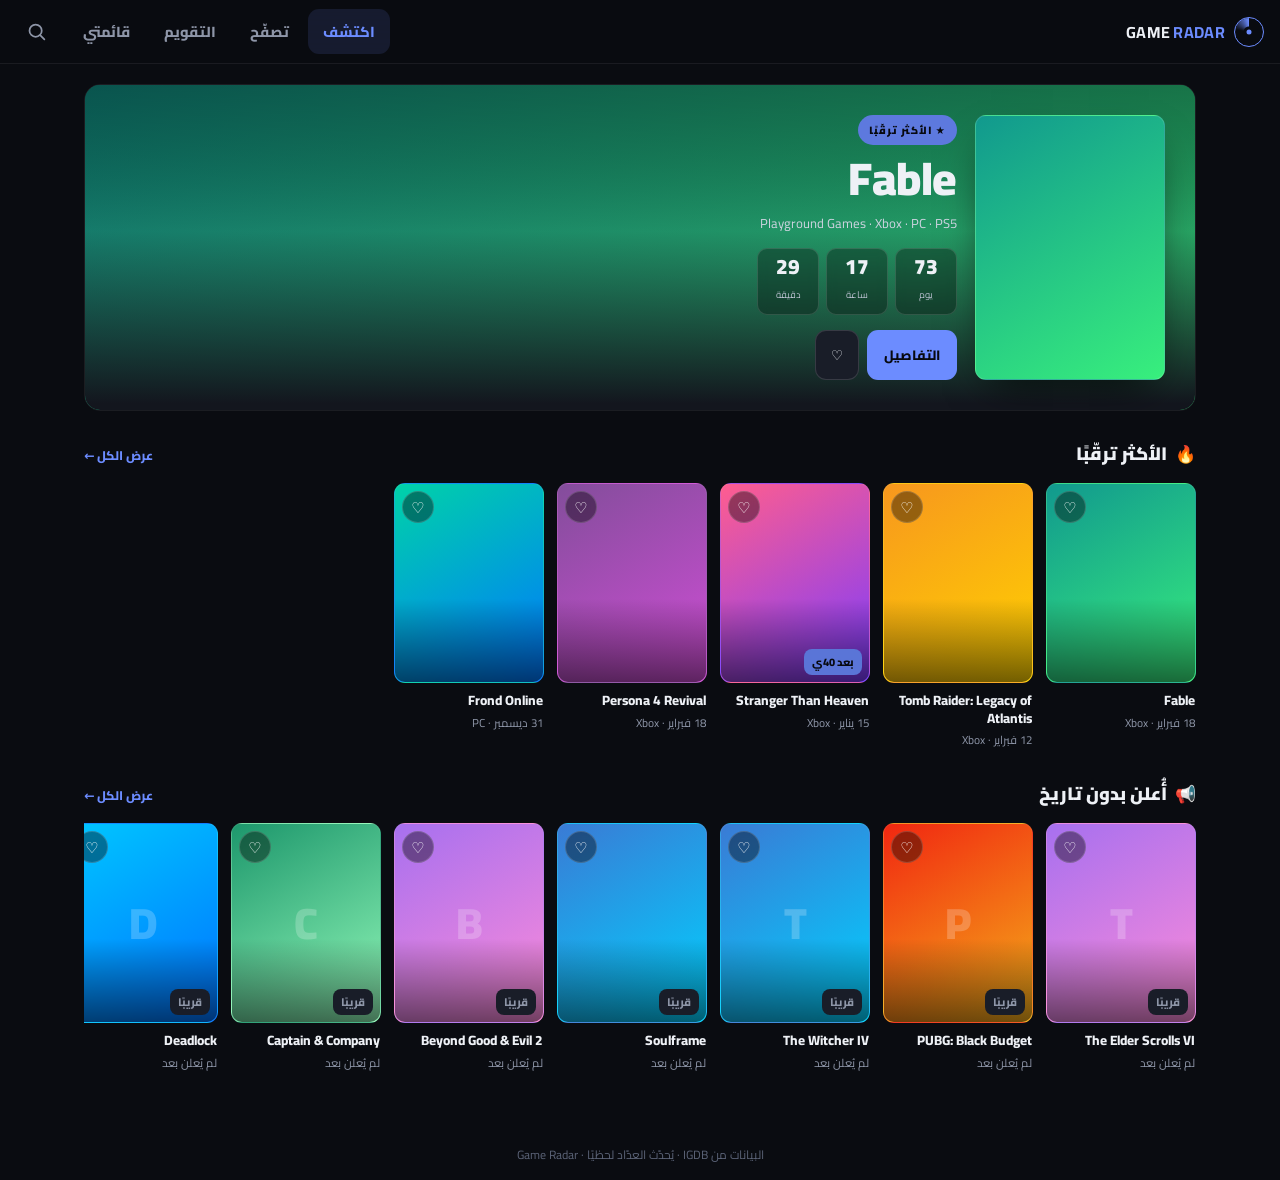
==== commit 75c31031: "تصميم Game Radar الجديد المتجاوب (اكتشف/تصفّح/تقويم/قائمتي) ببيانات IGDB حية + أغلفة" ====
--- a/index.html
+++ b/index.html
@@ -1,189 +1,148 @@
 <!DOCTYPE html>
-<html>
+<html lang="ar" dir="rtl">
 <head>
-  <meta charset="utf-8">
-  <title>Game Radar — رادار الألعاب القادمة</title>
-  <style>
-    * { margin: 0; padding: 0; box-sizing: border-box; }
-    body { background: #060912; display: flex; align-items: center; justify-content: center; min-height: 100vh; font-family: -apple-system, BlinkMacSystemFont, sans-serif; }
-    #__bundler_loading { position: fixed; bottom: 20px; right: 20px; font: 13px/1.4 -apple-system, BlinkMacSystemFont, sans-serif; color: #666; background: #fff; padding: 8px 14px; border-radius: 8px; box-shadow: 0 1px 4px rgba(0,0,0,0.12); z-index: 10000; }
-    #__bundler_thumbnail { position: fixed; inset: 0; width: 100%; height: 100%; display: flex; align-items: center; justify-content: center; background: #060912; z-index: 9999; }
-    #__bundler_thumbnail svg { width: 100%; height: 100%; object-fit: contain; }
-    #__bundler_placeholder { color: #999; font-size: 14px; }
-  </style>
-  <noscript>
-    <style>#__bundler_loading { display: none; }</style>
-    <div style="position:fixed;bottom:12px;left:12px;font:13px/1.4 -apple-system,BlinkMacSystemFont,sans-serif;color:#999;background:rgba(255,255,255,0.9);padding:6px 12px;border-radius:6px;box-shadow:0 1px 4px rgba(0,0,0,0.08);z-index:10000;">
-      This page requires JavaScript to display.
+<meta charset="UTF-8">
+<meta name="viewport" content="width=device-width, initial-scale=1.0, viewport-fit=cover">
+<title>Game Radar — رادار الألعاب القادمة</title>
+<meta name="description" content="تتبّع الألعاب القادمة: الأكثر ترقّبًا، تقويم الإصدارات، قائمة متابعة وتذكيرات.">
+<meta name="theme-color" content="#0a0c11">
+<link rel="preconnect" href="https://fonts.googleapis.com">
+<link rel="preconnect" href="https://fonts.gstatic.com" crossorigin>
+<link href="https://fonts.googleapis.com/css2?family=Cairo:wght@400;500;600;700;800;900&display=swap" rel="stylesheet">
+<link rel="stylesheet" href="styles2.css">
+</head>
+<body data-density="cozy">
+
+  <!-- ===== app bar ===== -->
+  <header class="appbar">
+    <div class="brand">
+      <span class="mk"></span>
+      <b>GAME<span> RADAR</span></b>
     </div>
-  </noscript>
-</head>
-<body>
-  <div id="__bundler_thumbnail">
+    <div class="grow"></div>
+    <nav class="topnav">
+      <button data-nav="discover">اكتشف</button>
+      <button data-nav="browse">تصفّح</button>
+      <button data-nav="calendar">التقويم</button>
+      <button data-nav="wishlist">قائمتي</button>
+    </nav>
+    <button class="iconbtn" onclick="GR2.focusSearch()" aria-label="بحث">
+      <svg viewBox="0 0 24 24" fill="none" stroke="currentColor" stroke-width="2" stroke-linecap="round"><circle cx="11" cy="11" r="7"></circle><path d="m21 21-4.3-4.3"></path></svg>
+    </button>
+  </header>
+
+  <main class="wrap">
+
+    <!-- ===== DISCOVER ===== -->
+    <section class="page on" id="page-discover"></section>
+
+    <!-- ===== BROWSE ===== -->
+    <section class="page" id="page-browse">
+      <div class="page-head"><h1>تصفّح الألعاب</h1><p>ابحث وفلتر بين كل الإصدارات القادمة.</p></div>
+      <div class="options">
+        <div class="searchbar">
+          <input id="browseSearch" type="text" placeholder="ابحث باسم اللعبة، الاستوديو، أو التصنيف...">
+          <span class="si"><svg viewBox="0 0 24 24" fill="none" stroke="currentColor" stroke-width="2" stroke-linecap="round"><circle cx="11" cy="11" r="7"></circle><path d="m21 21-4.3-4.3"></path></svg></span>
+        </div>
+        <div class="optrow" style="margin-bottom:10px">
+          <div class="selectwrap"><select id="typeSel">
+            <option value="all">الكل</option>
+            <option value="dated">بموعد محدّد</option>
+            <option value="undated">بدون تاريخ</option>
+          </select></div>
+          <div class="selectwrap"><select id="genreSel"></select></div>
+          <div class="selectwrap"><select id="sortSel">
+            <option value="hype">الأكثر ترقّبًا</option>
+            <option value="date">الأقرب موعدًا</option>
+            <option value="name">أبجديًا</option>
+          </select></div>
+        </div>
+        <div class="optrow chips" id="platChips"></div>
+      </div>
+      <div class="result-count" id="browseCount"></div>
+      <div class="grid" id="browseGrid"></div>
+    </section>
+
+    <!-- ===== CALENDAR ===== -->
+    <section class="page" id="page-calendar">
+      <div class="page-head"><h1>تقويم الإصدارات</h1></div>
+      <div class="cal-top">
+        <div class="cal-nav">
+          <button id="calPrev" aria-label="السابق">›</button>
+          <div class="cal-month" id="calMonth">—</div>
+          <button id="calNext" aria-label="التالي">‹</button>
+          <button class="btn soft" id="calToday" style="padding:9px 13px;font-size:12.5px">اليوم</button>
+        </div>
+        <div class="seg" id="calSeg">
+          <button data-mode="month" class="on">شبكة</button>
+          <button data-mode="agenda">قائمة</button>
+        </div>
+      </div>
+      <div class="weekhead" id="weekhead"></div>
+      <div class="calendar" id="calGrid"></div>
+      <div class="agenda" id="calAgenda" style="display:none"></div>
+    </section>
+
+    <!-- ===== WISHLIST ===== -->
+    <section class="page" id="page-wishlist">
+      <div class="page-head" style="display:flex;align-items:flex-end;justify-content:space-between;gap:12px">
+        <div><h1>قائمتي</h1><p>الألعاب التي تتابعها.</p></div>
+        <div class="selectwrap"><select id="wishSortSel">
+          <option value="date">الأقرب موعدًا</option>
+          <option value="hype">الأكثر ترقّبًا</option>
+        </select></div>
+      </div>
+      <div class="grid" id="wishGrid"></div>
+    </section>
+
+  </main>
+
+  <!-- ===== bottom nav (mobile) ===== -->
+  <nav class="bottomnav">
+    <button data-nav="discover" class="on">
+      <svg viewBox="0 0 24 24" fill="none" stroke="currentColor" stroke-width="2" stroke-linejoin="round"><circle cx="12" cy="12" r="9"></circle><polygon points="15.5 8.5 10.5 10.5 8.5 15.5 13.5 13.5" fill="currentColor" stroke="none"></polygon></svg>
+      اكتشف
+    </button>
+    <button data-nav="browse">
+      <svg viewBox="0 0 24 24" fill="none" stroke="currentColor" stroke-width="2" stroke-linejoin="round"><rect x="3" y="3" width="7.5" height="7.5" rx="2"></rect><rect x="13.5" y="3" width="7.5" height="7.5" rx="2"></rect><rect x="3" y="13.5" width="7.5" height="7.5" rx="2"></rect><rect x="13.5" y="13.5" width="7.5" height="7.5" rx="2"></rect></svg>
+      تصفّح
+    </button>
+    <button data-nav="calendar">
+      <svg viewBox="0 0 24 24" fill="none" stroke="currentColor" stroke-width="2" stroke-linejoin="round"><rect x="3" y="4.5" width="18" height="16.5" rx="3"></rect><path d="M3 9h18M8 2.5v4M16 2.5v4"></path></svg>
+      التقويم
+    </button>
+    <button data-nav="wishlist">
+      <svg viewBox="0 0 24 24" fill="none" stroke="currentColor" stroke-width="2" stroke-linejoin="round"><path d="M12 20s-7-4.5-9.5-9C1 8 2.5 4.5 6 4.5c2 0 3.2 1.2 4 2.3.8-1.1 2-2.3 4-2.3 3.5 0 5 3.5 3.5 6.5C19 15.5 12 20 12 20z"></path></svg>
+      قائمتي
+      <span class="badge-dot" id="wishBadge" style="display:none">0</span>
+    </button>
+  </nav>
+
+  <!-- ===== detail sheet ===== -->
+  <div class="scrim-overlay" id="scrim"></div>
+  <div class="sheet" id="sheet" role="dialog" aria-modal="true"></div>
+
+  <!-- ===== toast ===== -->
+  <div class="toast" id="toast"></div>
+
+  <!-- ===== tweaks root ===== -->
+  <div id="tweaks-root"></div>
+
+  <!-- ===== bundler thumbnail ===== -->
+  <template id="__bundler_thumbnail" data-bg-color="#0a0c11">
     <svg viewBox="0 0 1200 800" xmlns="http://www.w3.org/2000/svg">
-      <rect width="1200" height="800" fill="#060912"></rect>
-      <g transform="translate(600,400)" fill="none">
-        <circle r="260" stroke="#19e3ff" stroke-opacity="0.18" stroke-width="2"></circle>
-        <circle r="185" stroke="#19e3ff" stroke-opacity="0.22" stroke-width="2"></circle>
-        <circle r="110" stroke="#19e3ff" stroke-opacity="0.26" stroke-width="2"></circle>
-        <line x1="-260" y1="0" x2="260" y2="0" stroke="#19e3ff" stroke-opacity="0.14" stroke-width="2"></line>
-        <line x1="0" y1="-260" x2="0" y2="260" stroke="#19e3ff" stroke-opacity="0.14" stroke-width="2"></line>
-        <path d="M0 0 L230 -120 A260 260 0 0 1 250 60 Z" fill="#19e3ff" fill-opacity="0.22"></path>
-        <circle r="11" fill="#19e3ff"></circle>
-        <circle cx="150" cy="-70" r="13" fill="#ff3d8b"></circle>
-        <circle cx="-110" cy="120" r="13" fill="#ff3d8b"></circle>
-        <circle cx="95" cy="170" r="13" fill="#19e3ff"></circle>
+      <rect width="1200" height="800" fill="#0a0c11"></rect>
+      <g transform="translate(600,360)" fill="none" stroke="#6c8cff">
+        <circle r="150" stroke-opacity="0.25" stroke-width="3"></circle>
+        <circle r="95" stroke-opacity="0.4" stroke-width="3"></circle>
+        <circle r="9" fill="#6c8cff" stroke="none"></circle>
       </g>
-      <text x="600" y="730" text-anchor="middle" fill="#eaf2ff" font-family="Orbitron,sans-serif" font-weight="800" font-size="58" letter-spacing="8">GAME RADAR</text>
+      <text x="600" y="640" text-anchor="middle" fill="#eef1f6" font-family="sans-serif" font-weight="800" font-size="62" letter-spacing="4">GAME RADAR</text>
     </svg>
-  </div>
-  <div id="__bundler_loading">Unpacking...</div>
+  </template>
 
-  <script>
-    
-document.addEventListener('DOMContentLoaded', async function() {
-  const loading = document.getElementById('__bundler_loading');
-  function setStatus(msg) { if (loading) loading.textContent = msg; }
-
-  // Error sink persists across replaceWith since it's on window, not the DOM.
-  window.addEventListener('error', function(e) {
-    var p = document.body || document.documentElement;
-    var d = document.getElementById('__bundler_err') || p.appendChild(document.createElement('div'));
-    d.id = '__bundler_err';
-    d.style.cssText = 'position:fixed;bottom:12px;left:12px;right:12px;font:12px/1.4 ui-monospace,monospace;background:#2a1215;color:#ff8a80;padding:10px 14px;border-radius:8px;border:1px solid #5c2b2e;z-index:99999;white-space:pre-wrap;max-height:40vh;overflow:auto';
-    d.textContent = (d.textContent ? d.textContent + String.fromCharCode(10) : '') +
-      '[bundle] ' + (e.message || e.type) +
-      (e.filename ? ' (' + e.filename.slice(0, 60) + ':' + e.lineno + ')' : '');
-  }, true);
-
-  try {
-    const manifestEl = document.querySelector('script[type="__bundler/manifest"]');
-    const templateEl = document.querySelector('script[type="__bundler/template"]');
-    if (!manifestEl || !templateEl) {
-      setStatus('Error: missing bundle data');
-      console.error('[bundler] Missing script tags — manifestEl:', !!manifestEl, 'templateEl:', !!templateEl);
-      return;
-    }
-
-    const manifest = JSON.parse(manifestEl.textContent);
-    let template = JSON.parse(templateEl.textContent);
-
-    const uuids = Object.keys(manifest);
-    setStatus('Unpacking ' + uuids.length + ' assets...');
-
-    const blobUrls = {};
-    await Promise.all(uuids.map(async (uuid) => {
-      const entry = manifest[uuid];
-      try {
-        const binaryStr = atob(entry.data);
-        const bytes = new Uint8Array(binaryStr.length);
-        for (let i = 0; i < binaryStr.length; i++) bytes[i] = binaryStr.charCodeAt(i);
-
-        let finalBytes = bytes;
-        if (entry.compressed) {
-          if (typeof DecompressionStream !== 'undefined') {
-            const ds = new DecompressionStream('gzip');
-            const writer = ds.writable.getWriter();
-            const reader = ds.readable.getReader();
-            writer.write(bytes);
-            writer.close();
-            const chunks = [];
-            let totalLen = 0;
-            while (true) {
-              const { done, value } = await reader.read();
-              if (done) break;
-              chunks.push(value);
-              totalLen += value.length;
-            }
-            finalBytes = new Uint8Array(totalLen);
-            let offset = 0;
-            for (const chunk of chunks) { finalBytes.set(chunk, offset); offset += chunk.length; }
-          } else {
-            console.warn('DecompressionStream not available, asset ' + uuid + ' may not render');
-          }
-        }
-
-        blobUrls[uuid] = URL.createObjectURL(new Blob([finalBytes], { type: entry.mime }));
-      } catch (err) {
-        console.error('Failed to decode asset ' + uuid + ':', err);
-        blobUrls[uuid] = URL.createObjectURL(new Blob([], { type: entry.mime }));
-      }
-    }));
-
-    const extResEl = document.querySelector('script[type="__bundler/ext_resources"]');
-    const extResources = extResEl ? JSON.parse(extResEl.textContent) : [];
-    const resourceMap = {};
-    for (const entry of extResources) {
-      if (blobUrls[entry.uuid]) resourceMap[entry.id] = blobUrls[entry.uuid];
-    }
-
-    setStatus('Rendering...');
-    for (const uuid of uuids) template = template.split(uuid).join(blobUrls[uuid]);
-
-    // Strip integrity + crossorigin — blob URLs from a file:// document inherit
-    // a null origin, so crossorigin forces a CORS fetch that SRI then rejects.
-    // The manifest bytes are ours; SRI protects against CDN compromise, not this.
-    template = template.replace(/\s+integrity="[^"]*"/gi, '').replace(/\s+crossorigin="[^"]*"/gi, '');
-
-    const resourceScript = '<script>window.__resources = ' +
-      JSON.stringify(resourceMap).split('</' + 'script>').join('<\\/' + 'script>') +
-      ';</' + 'script>';
-    // Inject after <head> so the DOCTYPE stays first; prepending the script
-    // would push the parser into quirks mode. DOMParser always emits a <head>
-    // (synthesizing one if the source HTML omitted it) but may carry
-    // attributes through, so match the full opening tag. slice() rather than
-    // replace() keeps us clear of $-pattern substitution in resourceScript.
-    const headOpen = template.match(/<head[^>]*>/i);
-    if (headOpen) {
-      const i = headOpen.index + headOpen[0].length;
-      template = template.slice(0, i) + resourceScript + template.slice(i);
-    }
-
-    // Parse the template and swap the root element. Scripts inserted via
-    // DOMParser/replaceWith are inert per spec — re-create each with
-    // createElement so they execute, awaiting onload for src scripts to
-    // preserve ordering (React before ReactDOM before Babel before text/babel).
-    const doc = new DOMParser().parseFromString(template, 'text/html');
-    document.documentElement.replaceWith(doc.documentElement);
-    const dead = Array.from(document.scripts);
-    for (const old of dead) {
-      const s = document.createElement('script');
-      for (const a of old.attributes) s.setAttribute(a.name, a.value);
-      s.textContent = old.textContent;
-      // text/babel scripts with a src: fetch and inline. transformScriptTags
-      // does XHR against the src, but blob:null/ from a file:// origin is
-      // silently dropped. Inlining makes it a plain inline babel script,
-      // which transformScriptTags handles unconditionally.
-      if ((s.type === 'text/babel' || s.type === 'text/jsx') && s.src) {
-        const r = await fetch(s.src);
-        s.textContent = await r.text();
-        s.removeAttribute('src');
-      }
-      const p = s.src ? new Promise(function(r) { s.onload = s.onerror = r; }) : null;
-      old.replaceWith(s);
-      if (p) await p;
-    }
-    // Babel standalone auto-transforms type=text/babel on DOMContentLoaded,
-    // which fired before we swapped the document. Trigger manually if present.
-    if (window.Babel && typeof window.Babel.transformScriptTags === 'function') {
-      window.Babel.transformScriptTags();
-    }
-  } catch (err) {
-    setStatus('Error unpacking: ' + err.message);
-    console.error('Bundle unpack error:', err);
-  }
-});
-
-  </script>
-
-  <script type="__bundler/manifest">{"fed1784e-61dd-44b0-95d4-81c460bc19e7":{"mime":"text/jsx","compressed":true,"data":"H4sIAAAAAAAAE+V8W5MbN5Lue/+KNDUzrJJYxUtf1CKbrZWl9oz3yLJD0uzshEIhg1UgCXcRqADAJmkOHfN04jzv2X3b/7Hv+1P8SzYSQFWhiuyL7NnYmNhuW10XIJFIJDITHxLV7cI/[base64]/d0XVy+WS4mVLqblyITxfWXS60FR4aR/[base64]/6jIjELAOBAOf3j/zWuYsoyCnhMNmSCpgrcoLngCX5IJzcKhqweGVw3v/3T14v98enX11Ys/vn7/DsbQfXz16uv333z76ioyCvu4u7XlAVq5ZAsiN2ZcW0NoPXr17OnT06etTlWCmAnSGsKH6i20Hg2eDc76E3M5PZue0GnrY1VpKrh+x37EWv2z6nFKuWJ6gw1JOltmRHoNpURet4YwJZmi9uHO4/zqzavH3VHZ1emSG42HF3kehFB2yIrgg0Zpa6OmH2FczZ2gLpxwVNSTVC8lh6C4B7hI2Q0ovcnoeLuFokND0HFx3YEExYaPfDHCbndZkQH4A80y4T+48OZvrWTxys1myHB8x633m1zMJMnnmxZ0D1cw07wo/[base64]/q/MXp/by6YvTF1e9XywDn6c7BdHonDMRXufsk4f1q9ExY1fMpbUr7cqu3Pnzof3o5Onp6dkzU7c37T8dEEumPz2dPmt//MVSsZ25UyDWrZb6TeQ1oP/xNZzI61+qmkReH2z9onvYlFx0U3ZT3hdWbuespzchmfXZlWcqwhF014Of//r/j0HNhdTFaEFAllpEU5JlKpqQ5Bq0KEnaCAJyojT81D/r/tTvQTInUkFeGKdwBJKSZG7o+5VSJmmisw2s5pQjxaJBIiksCN+AkJAJPovhKyGt4XXBFpBsRTYKkqUkmsJxdFJWlkTPqUTXaWgSmEpKIWfJNZUjdK+2ICSEA8mUgAkFAqu5yKjp/alryGkABEZYWkia2oE1EYWVIZGSbMIY3s9doPe4ihSwEwSmmcDgiQuNcQVlGeMz+Pmv/wqTJctSSJZKiwVSLOsxrlhKDXkTUQKbArHdhgTHwMjxj19jiY2LQhJxQ2WM0enVm1e12PTnf/3r/4b/jo5sEPDpk3H27z69e//n11cwhu+PAGK9urbR+TYXiuHoD6dsTdORZLO5HvbP8vVoIrQWC3v9Y8R4StfDQf/k6cn58dnJ2WjFUj0fDs57+Xp0hBNsQdbRnJr6CcmSoN/r3cwhguNBvg5HKVN5RjbDaUbXI/wnssqOTSciWy64paIl4QrXBEOVkIwGN0QGUZQmEeM30Y9CLDr9MByVpSIh2YzxoWUWDPuWEM7LmRRLng7lbEKCwWmvMzh51hmcPO3ET8/DkQ1bnKW1daIVnVwzbeZ0KkUeTVmmqRxOsqUMBif5OgRFtJlhQf+s99tw9PCSlikhUyqH8Wm+BiUyloLj7bRT/B+fhSNbLMIAeamG/ZNCxBOxjtScpGI17EE/X0PvQP3TEGcM1Z0e9Af5Gk56+doW63XwN+6fO24wZhn2+8hNtx+fwJJFinAVKSrZtKM2StNFtGSdiOR5RiP7oFMVGeEkm2ZiNZyzNKV8V6jWPN3WxptkbMYjpulCDRM0sXL0w1JpNt2YlR/[base64]/BsxIcVq+0DNOc1r1aL5tlFWitXnW49CJ0vS2SSrc3R3fb/BCVEUJ5yVzcH5/XQQ+i1dqpygO5VKR8mcZenWNzqnvV5Z+IZk28MWI7Rz/oZIRriO+HJBJUuGmkxwmYf3andUkFE00b6d6z3Ezp3RxUjTtY4qh7tEFCYh6q6+npyGo5pd7kHVH2Sk1nFXMtIiH/[base64]/T8M2pOP2Nz3ozfu916dw9mO7e3mB1C9b4R7rkuaUoEt3V77tKaNW03UTHFjL4M0KgwbtaVlhG5vPPT1zuoVW2dn8M1R0X7MKxXn27Bk68FsM/SA8rBWWNc9Om3vnNW5jsHnvRRTGVxcBwcleRHHa+63P4qPpdPqgWTIIR3sB53EjlhyEjWBlv5ML8WNk0F/XwQfz3JyRhvH/Hp4rCzarVkSSZkSzG1oPg7xIqcHz+W1WxAvBbg1WFZ05+ZTtk4kS2VLTEZrPQbUiOxwz3m+/[base64]/Ue16GQXUtPtA/YNsqZjJXGdH0nwPkLqyGkC8X9y6CD4c898c5+PtrYp17wpyd1wcTOzdnxsHQ8Kw0q3QVSYqxqGWwafNG9bjFX5jx5QLMruHWzekDsjA++r6FeIVv1Gb3XQG1DYfNKNmwoh5YotDd5PV8esOeGGfnmS4kaWK1/R5W7p9xbkJzxiNr/Dq3lRRLXS+5rcFWTZvpopdebTxxn2u7NwKHh/Tk1FPoid63yofVsz+43STdGmo7ffWQOZzGdxroWyKPieZ3L3XPz0O/cKxoInhK5OZ+8MSxcrj63a32PVmqFdHJ/DOD09OzBnD0S6Z/baSa9v0ux2kW5mouGb/2NMp2pNJQIyX31Di3nMrtvtu4q9r2Fs05jX20oKSAM+4zqhf1E8xsqBtohA3OvCawyAEX3Byc2y3VSRmXVRK/hTss2UBTDw+O79bw14x7I4LrHPZ4qMXN2M53e4M7AryqXVOwJiOn9gec4p+DqI/g/0NZP0fWTwqkt9GrWpuNiKNJur9H+/w07Bg2ekYuZ036p3X6BsS5JUrpFYF4z22X9Iqw7MQFIw9AvzyWI4vk96BpLZr8XLJtGep6HY68nYA7a9ewGY9ELQbH8qBuZrd0/qwI0c6qEO3YC9GOC5V3GyJmc8S2E1i17DdEfxyGu6PvR0fV5lyVqfL3vVuHPXrHOEa8SixlQjFxSsultju/dgfT7KCquNzoxm1izLVScMNImUuGpIKDmV4//99/sdlmkq4k09TuwxYZQzDJRHINgqNOXofxUZkyVGUDOQOjMIGozB2ybJkEon8yl5hBZFKu4qWi7zRubJUVccS7XXiRJDTXCigzG87V1v01NRklSCfELezyzRau6WZo33QgjmPYYYoaEEuwaCkyGUhmsxdSQRXu8JrOAoHWBzH5ATfPvzV/PraQJDCuhd0xttKkqaX4j+++fWNlEpd9LSXvdfAlQeA8uQ6Ca7r5Vl6lTCvTA5OUsHUAKdbGIVEwNmluYgpVcRiPx9C2zLXhd7/zX30xHgNfZtmRzVR47r8bwhY+VPcfjXhg5zZLiuEIglxSmyIRbFFyeGtEaBnaheWmE6ZOxtaLx5hK+A1VmFwXbA3PQ2gf0qt2x/Vs14H247YjhgpNFjSyRAFzQEmGA8Z4lGPCnk10pFJBkNLkOlIan0rCMjBLf05YpsKCFmYcSJPGhwkAdoMf2YSFZREEzzY2V4JWeZU2eSCnJlHU6yJaXYwArm4o1wGnK3hpkgnsfdtMt8Rkl7Q7sIWUasKyIdTktevAh4/myuXC+RPBZtKNjna+rfJyT/5erRX25qtMEI1QjcnLjeEtneFQSiv2MpO1GF/[base64]/GCrIPvXrzqFLbHrOENNYhgBRH2NmwQ+NLmqNxFwTYMEcxrJEpxF32FsZMIoLwtPcaDgstOo4m9+vE6dOEw4Ej5BCyX91PYFBR2xRIH5WccdSydqA60C0+gna/b+3UmhXQONOVVKgz0EVS6cjWd0kTXNMWoAep+QwvqCheEldI4//3WAFffThSVN1RaH77kKZ0yTtN2WIrdjRpJU+NeXju7GLQt8oUTst6Wa6pKsjbcOjKSYirL51HaedolBYwBPV6d/eBwTSliYUsEqUiWmPQYFxdX9qxHUdLnVQp0sYngHKVduktrYRotPWCInCXh36gZjCGg3qviJeoQfR7jWu95jANUyNAMmB2cQ8cp2mFh8QItl7QUPc0Urdc9ZKO92pV1LPX81oF3MUu7Y/v0y8Kv8mBHux54PVhpDnHhzRln5K2zQ7F7Uj/U6c9kv/SiNfZ3XtOCv5Jk9g7PGTVH/Vdbd1ma8RnVXyKCxfjsZcYo129LlS2j/jUqV5yY1//cAbXx7v9cK4nMFtb/kL2XsWz6C1OnNPgHTbx0Jq/mJcQNNWK5qc2Gu+y/8QAeixHWLroFEah1aemNrfc588v+GctuyrK7Ys7cYjJ3PtvLvKFKcLeOiqUyz9sd0+Nyft5baZm3O7DMHzojD7dzd3m/Cau4e77ELN28NUJgyF5cul5cGId2ua2n3u4uuvZ5UQpP1kg6HW+dpu9Q1Eq9IQs6bpUJui2wSJc7oRclcymwQKscU5y5xQEdi0cd8rsdcKDVQf+Kh3UKYoaxBivztIX2BOXzSqz4eOtNY68qwMXkcmti091Fd1J/YSPvBuF1C3BLJnJHBl6aIN1mtNd66H5qPDjjQWOlRf6dFDmZEQyVg3B3sOrLjCXX462zUbvLn//93y66li2v9/bQwF3CwCS7lt+3bRF77w6T8W4uuvg3bKwhX5ONWOri9OPf2TLyqLFGcceDgq097LC/Mrll1hyQNCaUtS63hs6uJtKGyH2x1rl5K1YVJw5nKup2gHHcyYOxPW93mME6X1tX5Tm0XdIilMmLbRiWT9u7uzqWTTJPgy4MPFt209yVL7eGafjCAkaII5niTYo3JGtd2rIFid2++h0QnHvXVMmXxemL/3H9+lurp8lL2tOJBeMwhl4HF2q4TO317MFUvO6Yw4G42jZhlT2hdFhZCp1zZ6DcmBbnn77/jRuh32yR4u77Skn2z8ruTQbDeMseXVww7s4uLsh6Zzgdb/HfhulzDdtW/[base64]/PeJmiCXHKFaSP2XJwZAWDKUvppcILZJcHgvOfWPj//[base64]/uaJnFRJ1UASp1u3Bh06QugS5wGJXptjLjsiB5KUWcJ/bgG8mK05t2vlnwuiA3dSAqTpaNMiYwyiVF6Aeh/oAbq69wbSAySrgKIWPX1D8NC5jMHfuLbKpEZlep6gBks/AEPWU8DR46gpb/oRmS8RhUEy9bmMclFAfPAbfKHL1Fk96ipLeorRUdsQv/1O1BV114zOJ8trs4tLIorXvhW1XdvjuJBcr6U7OwrPCQ3OhSIbIFyQuJ3S4rs0VoGByCcCo7BFHsYVnCLF37UHPPOAY7Jl9j3mzRTCF5bMR5/YqImzaqnFTepunshUFwHNKwh+MgGFP4mnKl+QBcxoAkMAYZrxy8clJ7XXTKnCMOgqBCOmRsMpUjGITQtXRCeAy8DqFhdz74YinBbw4RxnosDD/Gztg3savvrA/D9WcTvfK8pA86OofTg7EVWVBCTh72fNMzO8JNpxNWOnTTCx+AExnj0hR6HSkrOaoYumlw5Hi6l6UHIkG+YHxo8W64x0ULn4sSuWqfhxPd2tZ9NfaxooesBvYRoGLIdi6sNF/GwRy8vFVXOgRevNuaNfLWqGXevVulYuxQPCsXqYrO2vfAPmXGfgOLKfEmkwkE35vz3phW9QR+s2XpegePAc9//xZnL56F7sJvtnwXft+5xXzaRCJH6GBN2JVrEfzZGqvkW8sDWNM13Yy3zr7tGgsAT9DN8H3PItYQLmzbhhu+9PeBpDA8sP6+fxllfdLDg/rPUjgbXTRH2SQotx68VGysEXf1QWl6sa0npMryPCAMGO1VzO6sWEaAfsXC3bsYySjETeXjd5dbXDTat5dVxZ03di4ie+gqmK73By/PSELnIsOPkP26AbQoweHxs/qNGefNsfTaH2+9m0Yw8/Ahfzgq4HCFA2iLQVoeiLF42QLoXnhjoxexGw8f43CBDZRo/YLxytUivFMre4l8VGXJuhYtcGfa63tBt+Q99Ez/htCr5T0I/i6Ry8nBLS9q0rYo169sKl0RChXN+Ps92IK3X2VasrOl5oFTmrAFyczmngu6UcZhrPKM6aAdt8MP/Y/wl79Au+0vlu4JLRxxs2lW215qcBqv63EGfghuvF8KU9qeILnHRgPqdRTHHOu0iPRMLrr5EGHXFA4blUo1NQpSQFmOSKzFV/hlk6CQSxiGf4MtrL/H8OQB4BtfLirI7RDM7E4EHQhLKiXfHYayaxCnXXk2DdVnQZu3m6uaHjQhzdCLIwwKeyukXpyWaV1atLYGq+8D52/dAYEoWy4Yx/MB9hNGCI/gx5bMKt4EGQsirxUGZCtuTgIimmXOLgCnNHUfkzKwmeC4bTeHR/1+3+A4j6YEf2HF9By3jBBrKj7fJPiUzfCTM0zwGP5A1/b4kPmOFOZRBo/kbAJdeCTlbDaZhCPgZEFTTMiVs0kQducqC0J77l8Z7AD0XIrlbI6YQyvDvcWWl5H26ZNeXX+tXuPzYE7Xvq3GjCpnffBNLKnxO0H7EX6MrO2ZR7Qoc2eHjFc/hucwLyt04+6sA0FiRjiBJ5CEMIR5nJP0iqfBWQfB2caKNSdS0a+5DtaxylhCcZV3Fnagf1ZCMFY5YqbekDcBD0v7jyu3ipg03gYuL7Eq/A7wfBzMyofn5bMJpt/YG2+eSXgMg2fP4AnM4DGcnj+FJzCBx9Dvn8Al9E/Oe72e0Z7yU02r65eoIGAgJSNwdIEuvDUH9Yvz9i1zzOEE+icufLWHRsYt7IGbw/YgfjpufXMMT+MBnMbniE71+3ASD1r2hH4Lk/9biDSJa2oSGsatQTzwA3777jXjNCH5uGXMcct7+oNgvHi8V228td14Du3GMS+zEMFDXm03I+2XAI5CexTA+8KemTjmW0qp1c5u8Sky+xGzGK4QEnXzgJUJ6ASUyb5HcnO6dnAa6jt+6Qy/VIb4cj869d4qm8mZEJkCSQmiM9g8wc+uUdu6nZ08RfjanLjqACk/jla8sLPoQ+8jEJe5TKWAwCAUPw26x6GZwgasM+RsbIELEEwrJaDmROZgD4ugGUASZnc/rqIjCxI6EkXvbVE1JzlFrHxFFH6LDhNbA9d/Cwbam46Tg33mvt6G5P7kDEwBAjNtLIKqYZDcGDz3eThr3hFyxyKR+TqlbiawmgF9+OrGpV5YFv7yF/iijqsWyGnNr33OttKv2VhqeDQjhP1NO2PXG36uuQj+/MC7tqgMC0Sx24U3dkR8zgxjBaKciZX9xotR+ZzaPRfzfV2V06SD3we2qfk4fBIngqIRfk/MnBi7odkmLgx7CLMlkakyhypiq09suglKjNYkE3W7Nt3ZDVKRT84WhpwH6AZcQKzFa+TwJVE0rDYE8ERHcy+g0agIQ79y4LmEZIl2/JpuvP2dz8ZpGuNqjg+29uGaWxfDiCseXg87fzuGFzj7YqbMX+yshXo/iI/7a+EPaE7McQ80HbgtZ8nsl1QmssVSlTM8CffLCe6E5AD4ZCkPrKSDmu7WgBbWhFgOiKyOuxwEgxpYDN9Vm7KC37Uj61V3w2hFEqN/CjDsCHc2b77xBv7zP/DdQXIl0uWdirWmfHe4wm2bvCJsoEgAW7XMi8DnEnoYhwZ7NC/q2SCN2ka3kg78YBq7YHYkftgd5juxINqBrjaTTuzPXkEcAYyWvUjFePfxthELSmFsVb3+PkbmbJf92f0ywMx+gL1yKW4AcNvaHcu+O73nnvSAbUXGgakTzSvaJZo60byhkaUmuAtvWVTJwfbIHl2LicIDVYFd1nUMr5/5vfsjqH3x/mEfuy8qPfxz950jBDj+C00eV7FRYAAA"},"72fa3cb4-7a5d-4c16-9c01-f21a814b6018":{"mime":"application/javascript","compressed":true,"data":"H4sIAAAAAAAAE7V9TY/jSpbdfn5FVA7Q1W2IelJ+KZWNQUOVX5XvVVZlp/K9mp5pYxAkg2K8DEbwRQSlZA0GqIVt+GNhDDybBsZbwzBge+OFDXjnP9G9Ldhr/wX73ghKopJSUll6m/6ozJRIXkbEveeec+43/4RcjW4uyN3ofHRHvnz+ByL4lJGYWkp+eX11/uZX5J9882e/TAoZWa7kL3/1t39GSKSkseT+w/nod+QvyN5+b/846B0HvZO9X89/ej66vzgnf0H++m/3JM3Y3uneD4rHgssJeaMKGe919qjeO93b6+wZW8Rc7Z3uvaU2SpkuyRXNmNnr7OWC2kTpzOyd/vXe7dneP+3sTZjUDP//nRIsyAUt4TN/eXd79au9zt4onjJpC83gd9MyZ3un/V5nL1JCafijP0/6+4N+f6+z9+fJEU36Q/i9UBQ6rL6/Q9hUiSnrECpjUuQTTWNGcjVjOikEMTmNGIk0o/AthnBJbMoNofh8gpxGDywmJuJBwsmBjknOtFGSmFQpyzSxKbVEMy7hOg2xKSMZPDD4Ec3gVvAOX+119nhGJ/DgUmtzc/rNN/j/TZdP4rAbqewb+B/uH78pcqFo/I39m0hNmf6bkE/+Zv/xm0gNi/Kx+2M+2evsxdTCh82DNdz7u848Nu/fjMh9yshdIZsCcytoScKS4H+P8V+fhOcvQ/[base64]/HkWSGoVbq25Dp71zLm68Lb68X79ATC2+sNBkmyHN6PTOCjdLfzwFj+ilz7OJ3/4jzg0uQcHvuUm4IKItWUCXgfyIwLQXQhCSWR+lQSw6jhMSMWP6lDMsYsodUlatMhE2pTpokuMlVog4HM+CNJqGUBFZZpWISx5vIB3yxjVU5ieKKG7C68odxvE94xlfEpuaM8ZtqQDwkZqzzlrHHzVEJNdJmnWy3Mhv1yv19blEN2kCQuasf9etSuJaGS4DOT1DLSH/Z7HWIiOmVy4taFoTI2RFUXjosPtlJ4xveaZrlg2nTJm4KL2K3vlE9SUZKoMFZl/BMNBSPwLsNfhNTAgvypoLAzE6XJRBGjhOqSKxdVoZTtkBmjuYL1mmsW8d1FTWdRc9T6veWovSn0RHD5mlxJ5Q6yJ9H68vkfnjvfNqyr/V59YUXHVYgG+/UQjWS1t52pQOW4pREaqsKSUDOKT5VLq0iqCsPcaohoYeDfUzpVEaGGUGK5LMkE7qZLRlPFYxJTOWG6QzTLC50rw2ChCCbdB6VKxIRblhl3jEYKIm1hWRq3rHBdwhvylk/SYGchCo9V2CZEZ7owKYvhfbznWeOCOtd0Rm4YGZFb/sjEV4Srtg0e0EEYH7loxSvRushCqh+Icuuq+kAy4zYl45RpoaIH8laJzEfqXJOP1EJ6ofxmaQqda47hg19gghrLI5IrLm1AZRxEgkcPi8/ukitNww7JCyFcqDQTjBoGMUqZyCFGGayxKSOUhPwT1Xp3CypRSZtoXTJ/[base64]/bHe2zKLe/nBNTPu1c4tRuOOmyN3zLGQaDxK3qMi1jLrrUo3x4drANVZtm/bLTQVblTZaRfy1L9LGKKUa66mkMBx2yIQkVFpqysXu14EFSyDVT5lWzJAZZyImZqZ0bL58/g9kDJ+ea5Zg5caIyZWSXTKScYcYlTHLM7eiDZ2yRZEBmcyXz3+YMjJR1iWRO0wdjw/bBPNM5ZSccVu2TD82129L+X5Vy42tppZNykXcTtrG7YOeUMk/MUz2AmPpAzMkUcqVXcyVxn4RJlwbu/ihLSOl5Cty5dOHQodU+iVEfaFnLI15kRHNaFx2CJMGTlFDE2ZLtxxzraawoyZUGr+mJaEZ/YQvTPVdzTGLYtnNVFjCjmEwahgh881+b3/Y6x8eBJHKaRBxWwaPoXoM4ChItJI2wF/s5rIpeMe13TXliSXUkhseSz5J7QtzyOW4rSyyWrBODg7jIZ5sce+QxcfNKWSEKWSqtFaaJEqT/pfP/+6QwGp2WTxk6ro8xaUBCw4TepfJQ/0CR5eSooQVZZmM4WFbRUJG0iKjskt+WzADmyYmHV1ylrLowR92Oc2ZhgOjS86V/[base64]/CuLYHV9dOmi7e5UUHMcmY1YrHUyo5ddgl5RmeeJrlWsVF5I69RR4KH0PJ/sqfckkO4i65tiSpkFNKBA1LzSXkW9WLwSWZpTxKYTW/FoLsMKafjo7WxLSOqKVUPpDfqYJcKg3/rckozwWPKLzOTVG9jtg7lil5z6hbuI0w2pMgNi7TDRv2YWusdH4HScMd+NXJAfebcp/5dvHX4WJcva9ZxKQlgH0XgOzMUkV+VFw6wHrEtMqV4IZcaVXk8z/RBbcAIxKVJDxiekclyXA2WVcl1iJ3Dlun0uScs1NylnIRa4Z53x3ljYE71yond3B/a+P2ohI/GQwHfaw9kiTe7/VqJT4UCyRmBh8wLrOY0ViUEIdQsC45v/7hAm/j+qLaNKNCG8Ccw9KYDkkg17kQsYadwh/HuCQLiU/ONRWg1NJltahDASC2plx2ybgC6JYaHJ0qfviPhu5u2eXpmuDt19LVcyizfkHeqMZ89R1PGKYgG+Hq1RS2Gbu+9X8Cv1R8+iRY8+m4P2i7k47IGZcsowC0VB/ONK6ZEhehEGqGUfhRFVqy0m2RoSrhdzokLvBAw56EgGTPgdoOuZakkLC5RnD8AYxGJYcS5F5NGCKeNmWl+wN48FgOZVSWRIXG0giOY9y2Z7uDQQ/1T3JNSA/q6zFL4U1zWcI7ZSwZq0JHjWjbX9E4VI/bxvfJptoQ0ZeXlw7TMWzKNBWkBJimg3G0jGYkZCmXMeSsWpKAfC9j3MnvU1VMUotZUOg6RzZFiMEtSQ8BFTJRIq6wAEaqh9XxWFvGZRyEPknO8a4c5re8yK0ubLq7rkR0+BNtE9gbJeIZNWlze+muCJlo18J9eto9bREetI3WmWBUkkyJuCQZM4hmw/YaaqjNE6VirPJfkYufCp4vmg1BrplxFWKuKQA5qQI8Gx6wxuUoFTx+D+QIRjWhM1oSQFYf5t9VtRWhC9UhFO8iMLYUjCSaxxMWwJ/KHXYjlGZtogVoErnElfMkVu8hDZDxk5OvsefnOthrmuz7bYHS6nJqVULVN19g3tDqiQEUm//+8WHHJ4+wJCSbiRK3vJQWAvbGlGoawYKNmeETAN4SzQz0kjSb0ixnMXSHHgxmRYxGKeAEE9YhuUCI1VKOn1NYOJu3rP0PB0e9wdERYBk6SNRjYCQztaq/OVJH9TOQxnDyj5CDcUzeQSZ+t44tcQ+b0Pvr99+OtoJyLuGV5nKyiN2gbRl4SWUwb78fnJPEf5QDT1evvrb/[base64]/A1A1KPlIiZJKPJ7va9smjMLAYr7JQFbjTiMtK0MWy4QFv0jL4Kyhy2bv1ZljvCAzw6wSZMxlSXJBGK4j4Jx49gS/fUQWyDigz+DTgTNrWON4GAZemT8kTpCZ9iTw+ZEV3yEcouw1jGYo9yU8cjWnpxUmqIVLOKSUbdOUZ2xyML88fGI2yw0s4dQc6D1/lXrLkDeClKePEa8/pFDFvsrVXbqLP3FtYFbmeCmvSbN4xa8pplpMjX4Jmbttu3fpuD9pEmMyVjBoSxGUSB29eGCP7A5oQurJ54xn5Dlu784u6DQ2TgJ0EE+4wSRKtJweCPOzV0kkRQm5tq881ZxKkgNOSC2/LJ9xBuDRMJ2R2wQj9NP62JbL0KD6zKOW0K6UhKmhdaUnINZTek4pi4fFU/[base64]/v/V/HuKgydrstiatG8LfKc6Qnja6gRTDMJz+hS6cm6JHR9Q7Y5Tkl0eOz2zIPkiCXhcpxu/TZ4JigHJiAl+HL4VjdudmaRjfpHDQfUuZpMOCOYdbkkFZcUrCLDgeZOJoqKU3LJXfPGyRKMJbdF/[base64]/aVn7XsGHPLxrffaK5YS5NKVUhJ+QdYjWQR0RKYmPFs5U0jdUjCVkCbVRuUX9aAJqNNQeupi5BbohfzTXtX9WAWlJbVJnSl89/AMKpW6k00sqYHeIyk0adymCFFvGOJ7YZDp0/cPKxiUbfKntpSYVo3TCvV/AjWSL0cSHYFJa7KweZJe+uL0EcDGpjSqI5dwKWjX+zmCb73aNzvwyD6s6WUls86ijx2e05N8CrwNrRtf8AgRsD8Mo0GWlO3hQPtvDsU7W76i/Usx/XxLHW2HiLyVQCEg92St4qHa+hg+bcJtAs2IDING+vi/Zsa/5nHf8ODw4HbqNFJLwGrT29eE9dovohqGj1YSGAkpu6xhItrAoq1TMWAQ6AcXCZAwF5BNKWB9hQcfVn2PSAWq/Q06p9ksL3YQ1adTrw970+W4JaKSUxm+4OWosG0ZqjcjWoQp2SM5rllE8kuUDd+Bplu1AvE05varof9tvKAC8W9MyPuL3Bg/U76hs2AWJf8824MCeU2xQwmJJZkgHSBOx90IplmJcm1V+rLKS2+tsvn/9gQPiCH4hMl+oa4NuV5hMuqYACREOPHo/VbSn3+0f9/uH+IEipUEH1XYFT8MfBjMtYzUxA89w8R8EfrNAmRlMKzAP3kIyrP6reORaM65odWF87YiQuYompyNp+1TM1ydN2fV2fu5GY9twtVNGdH4b9ad+1IGqIQUix5UrNigJ/qTM/rzz8dyaaQnsL5LqXc85GCgLEWNOZJPvni9b/tjHvD/sn+4fDgOJXBa6JYxBCrGgAAfzVPPzP0DBWIz+GMCmgrjvd9aZWPrm4PSe3SIRGcq2L+3vVfUre35pTUw/0RuQcvoiYSHl2PpMs454vlhbS1sA5lwTXD1vUs82ToblZxe0cKspYlFJogIIEY54Jn4N87aywXz7/AwXIV8GXG6CGhUX0gNLHDHgMnEoDvyPj3WXDYZk2OiSsRvOuCLnktnG5nhU5lF5ryWpt+QIbCYYbGsu/n1/d7/cWB+pcpxYqYwgIlau4YB2DdM7CcsE/MYchFJL/VLBFjH6/dwnx/P0eZMs5l6j+rV6K16COf5CeIAca4UcWFRYx98KA6AgaDaZLLh1v9a4Igc+2O+xu0luD/tTjdlVoxhsJICpUZEwn9NN62nZL/m9rkugGHGE0V7o0oq1I1o5SChKZCbwz1dqcW1qE5aK1kZU2BR8H11Wm0U8Fn8t9HZAKqiikJ7qtmDuqKeBNJYFESXcQ7HH4K7WO6KbyfGfxG0SDhzbxO1exIudF9NBsV/FGaXmjpPvpS1n3B20lESPBGVBnQtinmW9HRZ5ClEBWEptX8+0OLr0zZ46iGgm5OWBLIQommDEkLiIn1CcZNygwhR5/RcrISIpeCXDi2hk39jdkPKM5CZmdAbSLx18MYD3YAwG7m0/ZLv1FTvgaqGAlyZHkYjIB15yMiZK8BYbJutzmTQjM13ZKiXZrbNAWU72fKTJhDLKJDxJqPzrhghE2mUCnKcEdFBaZMl2shomds+MViajWJQADFdhWyFyzmEcWvUWqtckcfafujGE7rlFFIg1chQyFqtxClwOXmvthxlHCusPwFZ9ma8JX6wxfKfJeaZu+QOILB9ua/bEFhb516fiRAqQJ4CoipQm2NFzyEAl4eqIMIk0B5CAZ/QRSvo+pQgoH8CscFx4XFBoyMWeZxTWZAZt0oqn0fX04B2/oJ6BDLbHqF5pC/PDOXK9fnZnoUbJLVkYq15WOdeUgNzaBW3pbSNsMsr5hQugqU9+uamyNALQuJVau19NkUq7jwBuc+UPwdno7vXC9w7n+s0uuYOsocsxDY54kAPZbEgkKWUjH1/3QxQiVJzjOAQIDbTDPDsbDFDNvw3xVYhyt1VhsjewOAjj61CiFGAT7NQrcWzUjN3D2nhcxM79pjGNhoUSKFHQXximTVPIJlVuJI5ZIU5vYNZsgALhSFAbFcKUkVm4nw40L6WmQVeak3+v1iFVxDMZMvyEjMlGaC0F/Q+5nDBZjiG4ljqudKm1YYBALgAMRfv/qw/[base64]/CNtvjfaGlf5T+DCnJL+/fjH+1Ju3cVNo5VzqKurAZohme+e2Veppij4okAs3MVMWLcrA1n6ToRrhEPPPc+zMNK9QqAkaHDjWbIIp6yzWNSkJBQfOKXGKLQ+D2nAguLdp/5RyM1qoDEX5lS/zs4KDfP+j3joPIRQWBsS2h0oN+vYpQGRUludUMvBdlY4P/NmUzgv/xcnfXDYThzYt2E3mqoqrl1dUDNxRJvwFShpewl7l55FRZj56A9SRkNdVfR2iUGoOO0KZMLi1i7ItR51+hsDLBdwJ3a6xHK2QgLAl6vsxFIJirbo2S9k4Gg4PDgLrgBPPbawuLngS9Wq2IDksop2dcRtTj2msp/5dQRP0sWWu/12tbflxLkitjA5qriIoyhzajp9mg5Qy3JXYpwCaPpCoHXQz0IozzASMXWeaM2ByJo6QCyhLnheOl2B3ynVKLisPzzUnGwFpoyd0GQJrmRwhLeXewaHTUuCWfBL1a6XhDNbS179WDkqeLrsBYFaIxMRrpiHj7tsZ+c9vuxWFrcHRkDANHBM8dBuGESpYkG/4OlpoQXltVCAudBUYOp4fE0on726qtgVsmID1j6/wwfFuuQ1ZvsXLgm1Zy5i65RnoHW5A7+O4iFx2rck3k6gSdwjwkIJFuEmlwkLzC+/kVpNSmJXfcmpTjr65Kg7yIc5EKYffB86bmrUgLsCmYfnl+Y47rkULrolRFl7zxHShf6jk1G8vQ79h9Ysw/fSq9/MbR+fEq0A4spbDfVZ8dF+ZhV+XHYL9R8nayosH4CHnEG1EwMn7gawqPtEgpJ+9o+PUN4mdEi5tY4CtXCk7loBSUvtOAFTuPiJLI1l+Edf50Xw97pku+VbDbqRkH6Zem5dyaDT/6jQIzQZTno3uFUVTPixKMGH73Krq65LG3O7xmtt9YbaxG8C0TgrwD7gqA76fkB86spI0E1ItHNBTAbuDWyM0inI357RpT+/aqGsxQDVArksK5w8yodmfdmlvselgcTUjxL7USuIyB8eijngG/0UskgZ4leOTaEil3pQl+A3vMqcSPOOpNj3qVyACBnB2aWKSNJs2rEb3jYDDWHEDJ53SN7UhyLYrJYdvzz11gZdfkeIVTVo0WWBU+Ib2RhgoQfKwounfdi+64660RjT/srKZ5zjwt3P0oTxkYO0twlfkIGalzdLrhUDBSJN5ETsLoy5vKooRLUPnsbimWx42NpdXAjZmeUjSZciwW+tAYxbvC2LL66Y6AgPZEuKfXWBG+wQkm1ywDu7y1tsxVKrO4CWIc03tOtECdDBg/+e84K0JGLkxE8+p3O9h+Qju3j87UFnZh5BhPHIywQ1PSQSMJfDV25yxh2BCoLhoqYe8P5NhId05K3Qikoo76Htqg5A017OUWUJuFqdubP9/XtMQZizmbIrPJAxB1wa9Ti7OYBITJFNIVJ7DwRsRz9AYe0gNWgtD1VfKnAph04FwqI4iuhx90xp2lBhSZTr7s0QEuE1HMCVfhmi7HeqCgN9g/2D/ZD2IftUA5oV4EUcP/5W468Pr39pVl/a24wj7rmFGzxjf6lumERaC00iHdpA7YPujrnR4OWnu61a7fJb41M4asgG5hUFmyJd6Y2FTf3Z13nqsNAn4FuiySjEzKJPoHef4VYL1TKFAjrXIwuYFGmBtiAeIf7xoGYp/MZ8IzACDEQ2d3Naadrakx68JVWBZjLrGVigj2fmPNotUEWPQ7JEYe9drmu08v0be2mNY8wVflnZoybFFywMidMqSzzGj9XoK+h1wAv4ORoxrTkQIdVtsgh/0Wg47MVioqG10f1GXkMBFKxeBE5EH/kV7DV16/co+G/YNB7wjXqHG35wyJ97dYo7WG5dgyLs2vr6CuvmOnb5RqRPluRlcX482+4FsoyX9w017ew7SXNafwJiuc8f3F9fvxr69G9xeVRccrcsdCeHPclutyV+CzEqbpqyWuYlIIUZIij1E47sbOmA75/tr7FIG8SwSwVl2Ci2QbZw/BDK5hb/fiE283mciZZTzwlIZU0135Y/ZkIxPuJNivofDnAD0mpzjQQqLB9V1lbdDYSKEZ5MBhyOXkJXDtGrJAC0kWJXCpQCJ/fYuA+2sH+kLDBKpO5QHTTMU84cxtfRHY5Mwfd8xym85zI/[base64]/t6jxTWea3PiaAcGVwDtOimTzR3Ho/HFpA8wNFPbg7cu/j9+QZdJ5Qke3i8i1erXEOxbuKGO21idg7Vbw25B2dqOYWxz1I5+8UfTZK28xPW4PubPaexU7zsuYRy0nMV2CJVR9+ShJRiW8YzQWwBio2otUqRzMwbsBv3cAsEyEg4dbMoGOrt7aCvXQ841qAPqvX63W8bCP21UdM4eGjT21WSBx34/bP3XWc816ji/dq/G4Y8BqQdjRWgsfk8JRcFXLJ5Bzo6taQoGqynblbhrrrB4BamuP+nZI04y/D1Rcp63wZNst62tYd9wjoIXmTACfK14xcJlxYL2udcxqZmzdj0Um4S5YeUIUWIPDOpQTXYPicL5//0VhGha34518+//umDojj3m3+vB1a86+D9+ovAIzDQyNKVCg3VpW/LajgI22fJDd/+ud//E9//B9//K9//K/1AK54Mm7lH+fGmKAxOsfs319epkJeKZS5gT4jW7Y5pZWX4y9wkMLE64tekTMGpx6bM0L8r2Ep4B69+0gZCeR7UTKlmjNXUYC1FXo/FEDLwrIz2yF9NRyYRvLcyQpv4CKDcvgtFEhbDMlrK8rYBW+8+W1HJE/72V6eHvAthGfVn9mwSPuk391rpEtjqTBV2bdWHeA9u4UgMXOnrhB+9wY+pId3JkwWUCTu0gG6cVLUcMWnszLjcAZddCbXTxu9Y2AHPWfc/Qx0gOF+2/x0zWX7vBS8TgLXmazJcJ4OMukf2jSI8EJKclFola9MUDhTrKIYeDoIRqxyAq0YHp2Fb23V34IY73AhltmacNb7kylj4oba5tYkNJWnSjzLyJoj6HMTsWe15BuoGzCXELhVKM7ApxfPNfzUjyJaVA5YNebAMQN2xRmQ/k2XnGsnIl50FnE6JfrvS8IiCKGG8YhaJcwYpTuOK+CMsMyyE0RnDtGkPAa/zZza1HS2Jl8BMnPc3w9m8MiBpdAaNR2u+Ki+pUD/Y5W//jrZxrUQCfTltll7a2bqbWozfpBkfkHVy90fDk5gxBp2CsGMmCZeuH/Do5QyQW6qwVHzQcpvlJqwEtaN8vIm5yJdtf4RIKNuzAybclEZK/Kl799VrXD82FieD2HSeY3daDIe4RjHxlIc9EJUxlqRq+LTp6+ZMnLclog65hXqH1NnMJxRQAHjzrKTTdX5g9lLpUKtKDx4oDZplvqEEriOREVg+AJ54++cfL+I4ZQyxQTNp5zSDLQwFr3ggE3nXYsh9CEH5mTk/BnRFlXAX6e788IfquG6NVOfpxxpxmS41lI9BWXdOX2R6GLTvN5h23pu6QIdEL0kKiyk4yOC0s8iAxiOHHBUh7cfE8xKjIGDfaj1I5gz70E6SyHVrI5ULmFKk6ekGvze+cy234aq7JKb5RkUTE65Voix0N1168OybGTQDFf8aXECGYjwONOcnHEdCXYKkQI47g/GneowIaYprB/eXwQfgg/vL8jV6OZi/LV42HHbI+x+TtsGSabr7pyDSTA6lrPYg525At8hmDbl5fUZF2UHSITuDdDc4NBJQ65oqDkTS4/CeeVwmTINs3tIXNjyFMp26Ei4KsA6cg7QO2DQto7R0S0sceI5/P3ughn/2ChbWw3meSEnDJh3DFhdzQL71rn/Zp7MwTZAilCyhK6cHz4R+8uMgP1dE/Uu265HgjrtZ0UWx5vCMVhckpBqGEIFsEpnMXUSMlBEtFOGHpdJFfucqRx8MgVDZI1lbkLswoZsd7H6sWy0v1yN1UeqUwpVEDnsdXq93inmzahFoZpc/9AIkly/vyIj/TyF/0m49lvLrh1PgPjncnc/9rDDl89/AJ9D6xEreHyiJIZablw7b46JVrV0l9wDvyLy8CbMiYVQ+M7A6v1D8uGlFa62rmzYR9ByABtHr8IvPB916yGiR4f9o6OjYFZ9cXDY6/V6ARzk0ICfUR3wafuksd9A+31tXEGm12yY19KoTHIareHqr26SG3n5Tc4WvdaSGnfBuMfPL3m1j1AHkFt0FVbuDwIFiCcNPYbq3p1l6i/e3Rj2hyVjplrnoW2cc60yBYXAoHfcPx4GGX6LCWbV3QXuLDapsmsiWvM4RU/M7xjL15XfviXzjKPUzgfdjXMYv0uQA+E0ZL476hqjmNRXkojK6hucnFB4xufL6lYVPDIdIik8cJSiFS57rbRUlV8wqu1Lb7GvEjDdnNEHJqtP8r6KIOdH1mlE3RjZ3ZGgMtVIYBuuOCzeO6NrD5yOH0qyL2NyltJ8jRJ4t5ammztEDat10DbkoyVDKA9/KcSpAPMS1ZHopo9wSfxzqOBiA/MoAVBDHxSuof9g2E8FQ3PUpw+tb2z10JzRAq5zN23PkAsD5u4IDBi8FIDhCgv57i6tTxvF3sPVKcG4aR2fLob2wd3z5nr9UqtPTIalfaET/9Y8xo3GC+uuvKL3AwrjqahLlQrOhl4aDP0RjBQsh83aq+EYzcBJCLddSIk8HuohF6ZzwR6XJt/BEO8JpFxRIXFBz1c9ft4LQJjh4eEwsLjfHgeVXUTAZYCzH9aq4VpE+xYmVcNsqkYmW/VDYtnhdu7ua8XEdZ9NgGboideAD+ogze3o9uLu7cXo/Inx1+XteMUldVmiUS/tMxBW4FpKAGeLHekYm/Nwd7jDcliqCTO2cntwdKdX5HtUTOZMRiAfgKuYMZor6a2IEGLbHSzQP3xcE7IVBMeN+vCHZSOz6Y5hxfa1Ayq31zU2Oqu2HsdQ6dJQeAjpzw2VOExCVqU/mNY84IApqmlFWaRSchjQ7SYGr2l6LOVY6PLwvTdjtL4vuXCP9ybwgLqXUC9dUoBQKfS7HMi3QxXVYaPzzXDFu3HMBZxHb7kQsLvNJLhbNNKgHDLyptCyneZtk5Pq4Kht3Bqvzy/[base64]/loMmbbbXv2RbJSIuSPev6e5Egza+X8wQB8v4YBmQOJYJi27JdtZSxt/[base64]/95aLuUL6zfssbjYxngtpgKgwEkeBHlKxrtrAZ+Eek0KVI/TGdDIULh/B+tJrxX3g+G6UYKcKZ2/IFCt/YoaL8iLK5RyyehcQbGEzeJ4sNJb8YFptLKWQUckZsqluMAURkWFH1BrFUISXRi4pMlM4/SviUtmOyRnUIAixQ3sAmFLFDyxbgT0ZIe9ehMP2gTq0qtHwKm5MV/5cHF+MT77QG4dU9bta0/zlhdJZJ51Ed+ADlygV54pANPsEPh/QIkny/fjx0kxMyfnS/YI3DVj638An2BUxmDfB5gJB+45PZSTOmGhSieaR4WYz4UDgwfj1m7ILALvBfyw40cMYKd2dwGlwzUAXj2gIyHUBEC8ZisNgVxBd9CXz1Iw6oLCHdkanYGzIkrXYobTEllMitzvh9UE2ytdMAgJWCB7pI7DfCg3/8Y4OfB7pSmmHWAFXenEAVZwI6dUArQ0DnjrRC2GTi0bVlWGfqJctpP2+/TuCsdycNImdh8kzwqT0lPykZYV7DUGO6dGjT/[base64]/sCaghRYBrCevY2qFVyinJwqr0QJxfAyKGZ8lA76gO6oIhDBbucvyuUaWC/Ru6JWUVi6OBQW23b8zfM5cRYg4B9yIxtLV49GgwPjo+OAxrBKFf4vuAEojwxPvBTFjyG6jFw+PNznlfDFePHG5AcAcue+G62IdfXjQWK+hH4JJuHP7wExd8eNGpLkzzXfnJtzqMH+gi2V46Mh0vFIbhguzOZ0/EWyBAo32oy9sYHBTt/fWsvpIcXYuJqo6UBZ9jtURGd910JJT8Vu4MJo8FRoyX5asyvUFLkWt+n5CI4p40aHuhFnCmY+OZS6DaTzDbKWU/6rXOs+owNb+/oYSDPQnbzbs9pWVv0rGR+j9XQur5kkj9W3RY3qsNLeTynSyWQTHM5eW2c+weNIkE5DLs2dEJN98vnf0MuVaEtFD01MRY8xhcg9oPh/kkwgQ+q2uAsiGm5DVbf7wW9OgPdNfxHYWmax/F4RciwxYTk1vyhwXBbQSQEwaWo1c7JolTiXIUOOWOiU7W5PPnc/YXVBUwrYyn35jsJjC/mtnwNiZxmYNJCKEyF8BafbqyW8arYpwNZkeanFUUYKtuVevUxbeIoPwnVHUVWqB9mAj4RSjRmWd+HHAazkRslbQ4Dntk6kdZXDWc9aD3d7CILgU6OdkYhVJKVqRLslz5nDJlQMG5n0UTruCMQ9lOvPvamuxrv3K1G7xxglFDAl3W85cMvn/9+Pr8XFB6R+vL572GOL5s3A5Z2VvgGHHDfIT/u0D/ZNs03exLV81JSsDj56FwRDTnAKUK5YJaRi5g75j1zBtHNs5U+wIRnAJCiF3ZMnxtT/1Q02W/NYh9Bh52jvYDXmSNO5NLf3++d/+79aHz/O/JxdHd3/eFuTA5+v4dhbvrRKflLp/Xya6Dz+z0/jp4Z8LJ3slhc6MAfnXuI4PYuLdeVMYwfKVs95siZEu5wrvmndrFX8rUFn8jmgaARNI6+4/GL5mY5qdbG8ve4rQgIr/MVXiiy2G0pENWtwfX1xktGwe878AdvvbGKE3EoFLAou4qr4nWhfp8UHMSy8Jhi97UNagTn9INof6LYWiXCy3jvTTPtnsRvrug9JXOY4o5GzSjvJeguXuBkX59H/5Utl/H96A4W1Hj1ih2uqAtpHC+m49y1cawDmuBJ+Fa/njReEwmVllWGJIAhagwMpGea3PEMOQ8us7pwmp8JZE2VDd6ECvpYDT2LkRbhNBx4UVsnRyfDw5PeIVyuhsTIBBN/d4GGu1tb5zQH+XilTwpqtltwUGhE78soJRfiWVSjGXDcxJk/aZslLV+iC+S4Mll5u2iAQgKbQQ8VAatRxjSPaOUJgYIVmJ8N3WsGf+PHENQXnSPQA1DvECjkAVfDXomJqI7Ykmbak1p8Ura7/fVxKtaErsZqgJ4KPJjRpHEO7D1MbyDjlCfreAxbOLWsUlL226IPzsTcSV0tzHUBywCtHInMMdRHIoGykGEa5W0hK2RQwvgTjC0ix473F7Msd0hU5e1cZ4hqBfwbzZcEZPN5y9VgZrU0OyQXu5wteTJtE7xRRq7Je541ety/Va+2mVm2FSo8bIsSzK/QyxSWD8DaybfEm4cBY5GS6GBWebhkrq7Amb8Mz0VohAEoHNMCPXu7CLEBEw3wB7OY7sM9/hRq6t3tCuPHxaC9tnjYKSa8P2kTuTMqHhvXmy4AFxBKP3sEPrdZNlMzN8kb4KI8bZraTJkcBCMRDKDyPINlzGYxmGzKQQMGiZi3naTaLvBddJGwZFxqRQIyhTQSsRvITEx91o/TPcPSLiJXTDorkYgDxIvlLLw7O7QJyPptgnXrbuGvlFprTiYt8CbOHX8cXYq3g2s36lOO2qYu1SyCGRfgn+gYBVyS5RvokjOo1RlMObJcOo76JwUjdZxJAKYeQoWsFhw6Y4ELOm7DMJZT1OQN7rCjPxU4phlZCcJpKXIWIXfXIzt2e5T28Gj/6LAfuFcp+KTUkkVZi1kE/d6Kl+AZGiBOqeT0lLxhIlPSvjbkDPT7jWavoCF1KdrLVuVzg9E3wLRrwPpNuU7/cDjswtBzxxliclKIxPm5JsIJFUwjdmMKUC2LkjCEABdsIu+O3SX3oPLW1TNzHhJzigNYQCJZ7FzTqBC0Q+bGz3NxUlho6RU229PCBkfHB70gWkQvCN2FmCCC2G2B1cM7UWvS3DPJQnhiY1R9NG7OKvxf/5kaYMz8SNeBti/Ph/Zb+6evXKsf9eO9AlftYVHaOWUcqZSrzoLeqxuEEg9gcjjnEwJSdOeHQRB4/70oAidVMJD5EgT1NbNawajCJeknyXCdl9uXKINBf9gLrL+9wAlwtl3qxysHLcIo56h5vHHwykeqE8gfDpt1TcgmQ7gp/joTn+2P4NULJHlhUu+r7s19cSmB9wTImKD/AQ87pnLCcDWjKSXAfh1Hb4HFhlwj7VnxiAkK59auUFnq+2dIrs6UG0S9mG+I/sNNOO6mDbvXP+wdBIBgAA4PgtPAQVtQesKtBYctu6n93so4ytuUSqsy8kYAxbzXCAsF3uigBRN3N22z49YcwEuNiE3FXXEkTJVAD7wacQdfLFjix4sA5IC9dTQJ7eD0DeRZGP5oy8DwR7AOMY6hNGVdMhIVigBjnV2OBp/uSZ6RyjSN4UBGBH+Kb1dFnZirrLZunveOT06O+kHuohOEEJ2gt0WQa100Ny2IN0+tvCzuymJLjdP2JN3W/j9fPv/j6P2Hm9G76/u34H7lvX39Rlubf1gNXPNYg58yYywo8+Jqw57n3ljeClDEQFYMGgwvMUzVjCInwu2+lBmbMnDB65J7VVW58IZB/YPDESBB03yH3dCDH5sY9E/ieKXiTzAZkJwzyDZKMhICmi4GZ7HcMMHY6TPQ/S3P2QxHrXxVe/zplJm6I9Az1lzzeTHzO6IaTTG87ps7nmBnjpiLEoVu7r7qA5kzd/9O7+iGlnCLYplqwcNuDsH3vVk/bnu+TjXDnM3Z/1Y8jN1J9KPjxyZiU7+/4gh0Beb/gEkmlowKq8gPjeSGOxU9AOq4GdndsGA3OAUNe63b3g1XC1tqbMjcfRfiqxLyjinJYapBioYzypMMlQyMog9OEFn59P7AgdzDvaWlt0jxCznk6HzS8ZMv5tMZgLRULDdeli9tayn4wdHx8GgQ4Og+oKwkNqCFVcGUb5MO94N+3QTF4kuoyX1KJdivTVkj0/euLMgVJVfKqofiRV2YpVGYC3OoDU7Bw0Hbddt0Dy+wl226xac2s2M2oQ0SU2jlCMuDmAH1qj6DMcGXYYfs4OL4KeY7CHr91VJHZSG5ozxm+rRy3QWCA4h61shjzjw2A63YjEcv3IOXyuBNAqh+r30ltPlWfMum3kp/RzWFoRKJRZYpaJgIXiPMMHC/5SBJ2Iyrtvp6K/dO1bStvCIc9wldvwsNxiyQYW3PTOv1Tk6GgVVZCGOUYDaAwPuDhJr6+2vdtBkEvf2gv1/niIeiEe2AHqOf/[base64]/KQbEmlufZ8dqGk7bOBET7vjDTEE5DgmH+Q6Uyp4c1He0k7ztOnYHLQVPy1fk1MthUAG8k6xrkKZ0/hubj6g5aUtwZFocWxy+XTixbU3K3XGtfCZB+doQrZQkOLPJfOTpKbYWLUp43p5gqMbMrU78dPkp6dMlJOgv49GtP/0139GoBtlLBm9f//h+/dnF+fkL8hf10zHLhBuH0daCWHWZMFvoBtlYroczw1b64sW5OGgNdB07yVoIFHiUEmgiKbBhaN+b4mGKe3coNW6q+33Tvf+9M/+9M/Jn/71n/7tH//Hn/7Zn/4F+eN/BGfk2mb1/ZurU+KGM70p4kkznQd+q51mbBVgO1wBTze0JJ9eis8JUY3uBbW+TgfmhZ03RpzZYWde23fmVI1Cgnmb9FoV6mFVHDuh8mpS0wbj3xrXzgk/3fu9xSOGiH6E9Iuts9w6Oye3Wv3IHiy5uzj/WY6E/YPWzar69XrUZLkF31k+ymGXwXYE3MTdh28vvruHm+iSka2KN+cl6QZkAb24M59obxukmWccjPFoZevqQM+qMjf+Al4SB8DnEr3GaPWcT1DXcuEc2V824bopZR60ZpreIxaoGQuswo/Gx1yNjl8MIWN0ykW5mA+GuS+y0fCVdZ5NHZRteeFlZ8mfgzpuxfxhVD7VAFFqFH0Bw4bLmOWgFZPWLw/wU4Nvzdo99+0gysPDwfFBYKprWgtO1gZaY0V/BW58v8BGSHMPuAWh2E02wvWFa+35ebpHbXfzpqskGTJh8J13PngLVr6/2v/1nz0vv2IWu4eGVWyuna0Sxg3bPkCumy8pn6LB6oHNEXhOUOc6JSUVlZFWRHNvUo+LdOvFdEZzUJaRX2yah/Ld6PYr5sVvYigdtwaBL4E/nyhtCxiw5siWWDI4cTeisX7YE3lyU6f1kdRmRk0aFtGDqE3ncCNOcHQNTjhyVgH+8zEeLOcRkRTya4cr+vw3g9MI5ggUWwfgnNFYKOQDPXnuP1DxvE3ckhJtwZa++fBmtPyY9+vJ6XrBd3U5qzAOvnyeueXwFzgr8ALhiTOqRVmlpzgBaLungCMz4XtGE9bs/PMd5TBugbY1QF9SXNXmuDw3QXJ0cwuMQu+6bHzxGYJ+JtL0E3eEp/r1vnL/1evhX6DnAJwBuWYRJhwptf5tTZ1R7sRtEw6cRE817+nsBy3/Zu4tgTQqLKmQ9UinClz5tn7LrlQMKvxmrzNqGfBmXzzlYWnC9aBtl666IG9hxiXLkNeCXAc/+AY65HNkISthlJjr3DnxCeSAqWNze5Af9oDYWfsinLSw6MCccP+otzQgFL4Ju70LotVEwdidmVdBQMS2ftCoUKqIv84T/i3T0DuC1DBPm/Py98ixK8m5emoT8LU2n/32Y+Nh54NBNQa1f2BDjYoxX6hUMv3nb5HkhTX1k2w5M/xW6ZhKMuqSmwJymqXmOnhu29L1VTVyXjDURY4eiah5V2tMPl9CJjyaVFY48xADjvAk61ciISMU1n5vmtOTUfxWRc9gQYv05Clwu4EcuhTJw7anZcNVV0VYzo2KeQRq0jwFJtnK8XftHa+966NV5OmHYVmGrHwnOoYeOdCEUuNx+SohcX46VRvGjd9xX4OU451F8jCl/eciOc6pGzG6TAZsY3m9bhLRtrNs+yvi342KJZA+YIuTCuARRtCfdpfv/VbggHKPcsUebKE9reTA8z/NC8lNiuhDLhQcSo4lgT6sSNutTSiySnnBW66MVx+q6vvZ3FZ5m3P+UcVFYwNkBJYjtszZduZ+Lyvm6sz4jbJBvODF2olc9et5uA0GfAsEp97kQi0omOJSS9bcq6sL/Kw+Q5KCicXfAkQGKxKmTqNPoNcWIta+O78Uqqx9biFdN3v0nb378P39CzoaG1XX/[base64]/bBqDpQv3wcwhCNfcFRkBmeSEf6npXNHwdJYio2iILvS0skh+w6RdpFnNwIlxoJ1HnQx15AnYk2A6d3Gq+NeYUSDXww6rttz1p5nh4dDgIour2Aj2/vefoxhtT8Xegb3kPjJZGFXoc43DhtpKsJm+Bp1qs423wAwA/HUy+KGqXTLnn7VIkm7pf9NmEy9cAFa/[base64]/hz6K7Ay3CDKL5//AOwV5UCtL5//gfwI0ktKMqYjEiHmM3+fNJTW3sLLLv0THAMdYjXe7rYsp/3e/tHxQb+HC5S5awwU3mGg8Q4dwUlJtmkj/u0+eRJ2Hrs6ZLTkUd4o7YoEz8F1QKjZz0h3Gu63pV80XnllQbs8azRoVmOOtE0LDUvUYYnguL4oENxSLv1wS5wQh3s0Nvqm1Hgnd8xzrJsd7Nlt75SMocXn94zdt+cOhoPeMWzW8ACQ5Lb0ADYfyvWBl0nwDhotB9u0LJpmhq1yDE5aazyekCsSpPBX4w6RyTa/TmhVb9mO8EOH+sPDg1Nn6A2z28pYN8rWxg9ljMN93rMZuWExitu+ypzqpPWMSWw2S6qhfpqyIIZZq5KAzR8aUDvTEyiq5k0xb7oA1fCUkTs1QTddR9e4pRIl3aNPnwrNyS/vX5+B1yB9bQjSnxMYHaR/1SHfd8fduZs5iqRYFjpjc3z4aoap6Jkb56V2iE/0dfrckfTOzSQ6x8mk1xI0do2gOwPXdoBkWtiK1bHbLYx7m/Tih22rg4Y78UeSLkBFCtaO8GVNCvJqUvmS8t+VzdoRAxwDEAaKQjezsGjlO4PMBWcfcpwhb+fj60kGw5QXUlanjHM6k63LMzf++QZGsjb3pPYPN9dk62dlLZ5y655n7Wrc811dUWA3LcGY+snRUDe1eEpuf8/sBTWM3KeFjJmGMc6vDVm9P/K///t/+z//5V/93//5L99x+ZrK//s//5WDBlDv4kdT357hU9+eMLOwCLr0CgxYpB+A9cOQYx+tQWSppIV9kehgI1Oy1zbh3u4+P7hpOB/BnqKxhQwnxgeULPwcXnR1ieJGBihAhoguYa94ihCuSwv8MKdFwTh/07qL8U++3nPUBKj4KKBcALxg6R9Ufw7IVmU+Fyxbz2F6yZE/AhcM4lQ0n0PBjXqgYQH09x0ilalc3bR/23+SU+JUVm4bKSjvKKZc6/GyxsnZ9ZBs2mm3e9NGMJ+oMRd4j/qlO8pbzqlpe2as3smGebdNYxKkcwN2PIWKno0DM7tn3fMu+eVIWh44i/FznPoGDDP2K+/3gyxx6TickDF6tHaxC64KXLECRlDVIHsBL6YQwH26YTAIZ/tdbGQVYIhvETdZ4/JbyDjhOKLk56wsj0+2IpQsX7dvqqJw3MFv1fADTyPTCpEa1/KrqskOmn8gKZDNlpnaOL8Cm+dmSRrlpBpOeoHkHN+Ehf0FjEcAwY1AZIHu0pS3PL+3qzsPD/aPTwKKNx8g2BVw3oYQ+F6Rd3S2JmGT5IrTLbuCLwjwoG3q8JGJyGsYb4G9d84MB44EoH+2dMsgVsyAxyJwAN1BTmWpgMUGWdfSbDcgBYHuBo2cOIuWUYQrzUryFk0JOm4dBpCkWWCyQCEJXlvuwwWO6CQ/FZxZx4ijiWU/A9tzcLzf750EUgWCztpEFqYsUYFTX8SaFXwGpqrjMsuY1U/mLOwEKDiulVabNDX3qIu4FMyk5Nq4ZtJHHJPXJSu34hkTFnzl0RzAr/NlfRSe2TFomuGkDpx194rHoTMW7pJbZQw4GXoqkvseA/oP2GglmAgLwxxf6SWQ0MnJUZDhLQQw/VrA0mwDBIGUtdZmgatR5ENcGsMaz23/Gz+jSOq4NTxfv9o65ON1Np4C487GOfnR/XBBdweyBLiyV2xftIjwbk+L7dmJFJg5dbMoTAZWBLdU0JjLDrnDbRvcJnTENPyvN7Bp64eWS3W53kU/Np/VX+JsgHXL6/pnhOCO25e1DRe8772OHO0FxJcRz1GCvyAi2eqE0wwwMieD2u/tH3SqHglsrlq71iP85NgdixXx4i17dE4HlGfY/3Uy/wXbictI6Vy5/OYF9jqHx8P9QMDtVYMtEry9+QJbKyVdJMaHZHWZoYoj1Eo1soTPUmAyM0h8NkZ3ubj5Kh7TceuGyYoTvutweUYRt/Bo8DUwUaqUCCr69uJ2X5Fz34CEEAHtP+SuIcoBrbDgnpfzR9hptfWpZ5UqwTrM3AQcaTWfFGw+QlPzKEW6sqUc6AK7K3TE4LgBnTpeoeL66QXkHS2S5m1zfH1BxrA1gd7BoXWN+sSfxWznuDVNbXEvp/5mXiD/b7hPpGoArW3stcJHDcp/94UgODWKoDwMDLguaQn5l+uJg5RyRh9ewOLF9/UHWLuI5V+pZkgB5mUpvIMm7WgD6L3JCnu/7UHWeHkNAi9PuPSdq6Xha75zdTEp83kHqj/c7znODMkrE+z5uFEH8iZcZMCYQWYuPHhVgYMIZkDuBhC8hNMspWtA302ZSf/w4GiI859TFkzx9mAfhTxnTVN5KaznLIKds+ayUXNYIz8wjW/Z+rFQyw6TQGFxPfT+17mUbW4/H/fa0rPPBAUP6zsWu+k8TnU0t1cB80d8PIt9rjYI3nLAkt0YEVRkz09RjxacAxiOPvR4ePZ6c/nlgtQLjHD4/eXFuQ+Lk7sZBru0WI6OVfEc1n/j7PF6B8OmoB6Odk1uOxq2LQ1vLu7vPuCVIdesGqMHfCcQjuGwbxTRLM1sATqeZUACMR1SXfxiTM+coAPudAsGCXJCaK4iKsoccIMbZSI1c4BiSrWnNMJoEZw2UlmjoZx/2yRnf3gy6PWHAZy+KoDba83nuWThE8zvOybpKYExA5gJfKdMppq7bBfYYHpHw90Ca0cnbVHba0mar7aD/w5RVqjlRliFwYEExA+0QgdbV0uuCh6vDEFMfD5DpZl57T0aACQYKieVZsglYTIuoF0McBqAwJAt+W92/C3/x7tjf8jyqDmZQc2++7fu1R35C/K35P7D+eh3HXI+ur847ywp+f/u13/2d7/65a9+/f8AgtF6L+MMAQA="},"32d48a08-4d09-4f37-883e-06de17018c4e":{"mime":"application/javascript","compressed":true,"data":"H4sIAAAAAAAAE8Vc63LcxpX+r6c4gkcSIIGYGVKSpRnOaBmRlrkhKRdJ2UnJ3BADNDGIMAAMYHjJeKoiW1S03Kp1pZxNpWpT5d11vFJoJ4qi2I79M08B/NULrB9h93Q3Lj2DISmZqXUl1KAvp7tPnz6Xrw9QvQit7/HfGQC4Nbe8AKtz83Or8OLnvwLd98HxLNvAuu9DGy5Wz8hbfdeIbM8FWYHBGQCpHxIIo8A2Iql5BsDw3DCCAczPrS/MqzC3snL7zsrNhXkYQgt2bNf0drRbq80zZwCqF2Eq+w+6xPFJEBaLLlYzghVogRyqEEALTM/o94gbKdBqQ6C91yfB3hpxiBF5gRwq+SwqE3vd1TRtpOec48ihspH39nUTu7u0w1oU2K4lu4rm6+ZapAeRPK2CVJMKwy3fXll/cw1acFdKDpKH8ePkIH4mqVJyP34SP8sf9+PH8bP4uaRK8adYkxwkD3h5cpA8wp8HyaPkYfHhAX+IP42/jZ/HX7Puz+Mn8WGyj0RoXfJhfJg84o/Jw+RRcj+vfZocxM/5Y2GZ7yws/JDOOX6cPIg/jf8QP8XW+PBZ/DmdxcO04PPkQfw4/jx+HP9nWvRp/Cx+En9TLPpjso9DpY9fJPvxN/Hv00c6Z0ngcxASulGU0y7ZgXk9InIIl0Bar9Ua9H9FRtuhh+1N2t7ULBK90XecHxM9kBXsNCXBJdw+mdYte27UpRX1klo6lFIgvtWjZfkAm5VBoeUQKgO20XeL1DewfGQqw82cauj0LSRpUZKW5uo9okXekrdDgpt6SGRFC4jv6AaRq3f/SZ/6WW3q+salqqXifAuzM/W98I4b2Q6dnx4RSm9Zj7qaQWxHlik3ec0UZaTmejuyokAVrl29TK6IS31zzye5lLvQbkG9VqvBDZBdqNLfihZ5b9i7xJTrhUm+q9UqVRUkifL0hxI08jOSj0BCI99ZXh8Wl3p+ti1d2MB1ygZtJA9AOi81pPN6z29KqjSLv50If7bxp0V/vivh7/[base64]/XakwmBY2JRQ3ybv2GEXJ00nLEwr5NPilOnsQ7pz9taejIoT57GhjBB8G/lyLEWcywhFOl2+ZYzc3NISKiRN07gR0TQtsyNUccwtLWlbXrCgG12ZH6kBWBo/ZPiPbClNKC66s7fGam93fkqMSNsKvN6CGwU2CWUk19P9lNRdRkkFS1jl8tyP3vzxWwvQYsetp+/KODGxr6V193yiKHAR6lrtct4bi29vFVUAlsAlYAzgY27A++9Djfaeeb2o8HC/iJl3xz3Qunoos36lEh94BjH7ge6A4W2TAPQgmiD26ws/Qo6jgwBSoJu27kxZ+C9xI9mwA8MhoEdgEDcigRpYHV2evnJFTf+vXVegrs34u2oU6G7o6wFxI6hrV/1dBWpQq05P+7uAfySVj0F8oke2a005tkv0IB/t8hWTWCVDvI6U6tqVsUGu+LtQv+LvKuO0J6/k9WvnoH7tnECqBvXX/d2Soa9cUWgV1K9pl0sHGl1ErXwNV9kapsfWgOzBERR1Ms3rr0xUOgNQsLddnR39kJ8b1BlYUGvClheAjM82e7ZhFkLNIa4VdZtgX7qk0JZyFy7CTB0uQagZXT246ZlkLpJtRYF2u40duf7qNpn2ypxG9JssFQwHVYWkB5HEvMh0bneNugrG9Aa0wNIMz/GCZqE2ghaK6l1cgcxsqALnsIjPcaPY2nL2/C4lhA3v1ja0yLvj+6m9ZU3tLZAtze7pFlHSWW/OmvY2GI4ehi2pMjCccChBGO05pCV1dOOeFXh915yinRqj21S/RvepuBWXp8+xfbum1mtq/ZqqXZ1WFLUfOPKFyoCPPrygNAvEQ/tnpEGPbbHU90Ib+dhgJxEiz5fas1XT3m5vsvW81BIaowekPl07B9dr5/CIXKudg/r0ObUyMOpDwxBWdLV2TlHHVj5Djy5tj3+nh4rUppMCKE5HD6KpiOyWzacyiIbpgib0pLsqtSsD+mPI2hZYMBxXhFu2g8w6yu6/sbi0Ti3/ew2QJBV8R4/CRmZqFRUs4gaEVYZegM4A6m/BEXhraW79jduryywEeGvtiqRKb938P7/3Rx1vV1KltR0brft00fm9tbCySq01mrt0OGreHD1aLtoVOoFQwQhFOFG+7+y9QVcYyuirpAcKj7HXxyODpRpjQmYtOXdR/HHt2ntKVpZO7T1oAasTHdVm1g57n5VLnVnbNZy+SUL5PQVNmmxpeoA/JKlQl478/vvZ+rTQ6xFZ3qWz3B1rytuGUd+0vclDKtlZ3tKdkKQzHo6umm6zhmcNzp+HsxYt2PKCXjoPn86j0BZNrj+JfkaXroWT5OsSV0ILJ1DhZVHQ50XDgq6ivVEAMZLnMqjgPtNCWdZV6NA5M39D7mAUwH/rCidEnJCUUcOooZyarGtYSXfw+vXr1yVFoy4euen1UCfIndH6Y4ZCkSkfSmfiNEqeKntFUHJePyqe+O8LmwDcnFudZ7++L0xSOKCW3iM39cBEu+f5ERq+wVC0esg69O3OnrUoG4tWbCd1/FIfED3bQj3GI6yv4EcWm3R9aKUyIHYOdPcetOi0NPr7hmg5sExqv1YZZC24wt0EVIXNTNH0bDOXUbqcXJ/wNfYRg0mjV5ktNNMlPRvXIIy90yWu1J4Nfd1tf/fJx/tQGfDQnMe4nIQynK3SRoLZEA1Hz3ZtjDh8CXmtTxkmWkVGYIjGxOzDbAsw7L1Q7NfPjNSWQ3Ybdak922nHX8ZP42fx4Wy1w8e8QLkxFAzxkIn+4IgF2q7UfvHRc6gMSGjIlsbQMWWEzkSzbuiBydeDW85WhL+GEniu4djGvZZ0a1X3fc3zict8DVp/odwwG9vICuqiKcNiReT5aOVTy1wZUEko5XQY6QGflOfilLj83oA6NKA2lCCyI2Ro8kH8OP7vZD8+TA4K8yXbxI20MPL8twLP1y0dz5CsNNk6Is+yHBq7FlejRl07VHDu2WDSi9/sIyQhvfjNw3RjSudrbDt6hzhSu6RwCgUw3RyqfwR3I+XgJG+lY0rlY7q9nKweKMPZsKc7TrsyQAdijTK/yopGJl4Z9GyznO+RboXUK8rsqGMbRK6pMKOw+JQBn5v0QBV6pVOJsnO0qWg/9WxXliTlKM5R05NXiZWolQQxYGoql4ITbjh2K9vqF7/+MzDVkJOWkl9QjPUJXKJbnz5KExTEyG7pgdSetdPzvmObUbdRGbBQ33bleq2moiatZjjARUTHlOE5PBb20cTdPt1yjrfJXX+csxNESvBsi47mWhFKKLgthW1nuwh/+xqkDB/4/kZydWFlfmG1AVtEj/oBMaEKuut6fdegv1PI7NTtaEBckwRv8FFl0YLiiNASnWEKHgnmjiBqWpGl19K53wpsU8o8Fc12XRK8ub68lDrNLKrku3KDlTGwRwWb8b5g3QfUnjagzEeDG2AjAo3iD0MlP2KceANIz4/21jBGkSWE2YFC+V/ETyH+NHlAEfYnkOzHX+OP5AME1EGKv4ifJb+Mn0B8GH+DCH/yACjK/iT+Q/w59nxEn5P7FLk/jJ9p6XqRD8ZUyglJ0SKyG9303AgDPGH9rH1kG/duen03Mr0dN2RhwHB8g+ZSWTjBDmWgXvkuZWJ1sm0SN2hkdwocP5LXycP4EA1T/IVEwe0ir7L5HMesEra8w49FOVdowMcCtNTNK2cJnq5XF9rJPCmXwtxEfwjJfXpr9S2Xu8fxV/G38dcQf5M8SP4ZXvzmIST3kwOUuAOg4vok/j3QO6Sv4sfJ/fgQ1TEkv8B7MUgeIVUU5PgbVjMilrjOVxdJzrRsKagqIxVCbgELipm2maLIQObqWYFtThme0++5jXp1qi76BrbhSe3vPvn3P/3PXz/[base64]/VCgqlPGyTZchFtzSIPSfmsR7+iu1cQZ7EILrtTS8Q0vlHXXwj4B81nE1ntC69B2j2wdep6LPKDx0kwt9ehGsAvhjHWcLO7C3ugN4r/DSbELP4YO2YoalcHu8Fwz8vxGZbA3PCdl/pLn9rx+SCgMmkY5oe9FYpRz8jhI9Nf8KI11iqWO3hEdd3StMHYcJgdjOCTCNpl6ZQXVKphkS+87EeBUHdvqolpDZhDuMNElpKJ4t7YBN6DwxC64Guz8pM/jhpgSCcUDitLDrsDuhhtNhtxZKf7Epjdy+kOujyuypNEtVPIrN3YWOxplzBKqZRaZyVJIHEkFeiD1kET8Sq7VglARTmTH2+X6AmcraorJkEfH2xUO7WZpuBoagd07AkbueObehI2PdCvwdjjskKEgxOnopkUw7PgrUKv4NNnnQUXB40e5KvfEqU7xJwdg/klir+60GDVWu9OCeBJ3ujxcLQ98zXIs5CgUhUT6yyEy9O/fvhYev/vkV59BIRZKcSlliE7ss+QD9GePh3R0IwrF8LPTjyIv42wncsEP7J4e7J1EDcTfxM/ir5jvfEh9nS/RmZ6tMqrHDGR1PbylNTyXCu/3AUCOAjqOxjhKZqqXT1KCbkC26LYbuoPHR4JIDywStaSfdBwE/[base64]/MHCzAE5Zt/sgxSdVjqjwNvgJJaWKpQDy9MOORFCYRz+t7xX0an7EKI8tToa6w474nC3NAvfuStBCQVDHIztSHkG3jmfreIk21tUNPzoWJtypNFuKL4slCjAMhCaI586c6Jq0gK2SpQ7a8gBDXlFTxws0gjsOAm9QTvTA6GhqQepMZSVxzE0wcasQSISvGOSCk/5YwYyQ/eMR0WWEu1WbIJTptglMj29jCKvH9rRLoabt43yAkwfDUp7u1jSG/XOBXHUXLU3CQx6SS5zWlqVvQhhmFzu7SiB7veQGR2pcqg7ztFMyIN5CZkNOkrU3cosoAGdxq5TJyAyT2IDGwq0gR67p6yGvGqN5jPMsab5aZfBT3CzgsWvzi7TOcSMjK8qHwn3vDdsk9TXraKwOyHQpqn0Xap6j8b99ZWZ+//c7K2ql7q6M+d6pRK7J0lwd+G0JM7+2WuXRM7WPgnYb0hsnxAwbTFSGErJe9tZX5eeO56GLjjm3xEXI4wfDcSLfdUMY4lSb9TK7v2JYo93R0vM6nlmsUMjj2fv+7T/71jzB+yb+ZeurNLI+IL9ZMU4K3HM8L2PBpsr0K3W5p9cxVcgWTF6cvq9DrlTa5Si5ji6s1FcKwtEWdzLAWxeV3bKuYzDXKgL5rR7JpqiBxJxOVHi1EndftKugrPY8f03c2hLpej9Y9TT5IDugFlFAbhrT28/gxvjOCtVnalZgK8apTKp9MYRjuyIq3ANgBkdNtFZxxJdyXGHy/TeH77CLeGbmBP0XQfvn2/NzSqR92VJG39B55Bdjv/zkFqccdp55n6hh0Qq9wzAPS87aJjLfxhNWJuCLP+RdcMRZls5QAMV+GaoojQK/NLCgpZOhkCsJzI5aVW7/m7zZ7emDZ7lTHiyKv16hfxYDl2FyeNNTu2a44y3Gc5uUhGorHQA7QwC3PsxwiIjQToKuxKNs2wpEg+8XvPoZkH2+SIY+aMtCpaJF7or4tAWB7xLR1CWwz/VmYYREd5ahrGrAdxn+hw36QHCDyHh/SkO4gfoLwuwjGluLC28UkptKYOjR0V4z5KYYiBMylHcl76MwxX+2ofyZT8B19HKjEwvVAtx0SyCzzpQDE/SX+lr452J7tZHByYONkO0cNhMgQT3YpnZMoIobjhZirPTIxWiyjWPz230aRx4m4e+8I4L3HUtkpm7szo0D3TFsUn5PkZR0l7yeFagvOwVTYDWz3XqN2Qqz2BElpnG1HySPNc5aYS5KumBVSpCfVINLfvgaKyGPoUo7JF++g87H8/JKuHxRut+gjstWftF083wzT1gu3HvRdrTQHbeP0Es8qA2NC4lvvyDw0emVXuHdI9lF7xI/j5xz/Gb1wYH87TDfhBcVKWepWpw3xl8kjdA+PzyxjE/y75pqNSfrJ8+9eIc8Ol578Mj6MDxl6+Th+ltyPv2GY23jS3QQxP+Keid3tvMSFzkmvSxhiWMxrSc8jxJ/GXyX3gaOG6b1MfkorA2a3RckUzDu6MfjGDmpypeDF6KYpS2HX20l91WNTqdKI1xx150oRCO7WpSF0mXt3pJdF58ddrDILXtwbU9+jsBnX0qKuMUOlkM2aTQg1VR7go/Nap2g4zxJiQpTluEkF37s7c6xhSvHj9M0ozOWxx68NSg3WREtl6nuYBSSxVUxCcEyWgX38BYVI+qQXEGbpZYPQwpfErOECrD+mS19OSAVx5MyDwcTeqaPOCYjdi15MJ3JpVB65bEvCSJY05gSOzQb72a7F6J1W/DV3c33x9spaI0tUVWn8onK3nATh6SMxuXYKVSDOS4doWJa98BsqyED6aBKH4IcSlCZEno6sjD9NPor/jG4hXo/sJw9FZaek2AULyBkV5HWBBKpJSuar5ADz9iD+jKb4lRNK3yWXs2ujrYCEXfyYxrgcUSsjsABXxoLGcAOXlS6DWxjMO9xPPoqfx18kv8TU1icsmRWzDuHFbz+WlFFQJiXGQOLsxfTi6550dMycHBG3Tr/nI8GQRHjH6/Ujmb3MLjRNJZ21VmHmai1jBp899TSYTeS3SKlVPCudhE3FSs6n0eTn5ni2bXMs0zRfcjG1R+H5QcUingC05xrLaCBK5lSoE6R3zLDwyw1oQQ/vssWIPZ/R2RCN19lJ+iTH95hGKbNpJ8Y2RPBBLcUz1JOgGG4/W27qGipsYLffU7B65Iaq4DUKyU86Jgn2Rr5cI2nUlwUNq+2UckcPFOygUUOnUV8x+wTBEb4i3mScEy6ctjtHDUo9Rj7mdgdPyHaexUVz/gQXsonVI6TQ3xu7pHs5rzE9Sb3xb/NIGk8KHslCG8DIPMUorgmdkRmVx2PN7DVL/lWaCdxC3xQ0tF+pM8qZ5ncU8I8c66W9z+JFc2aeRl8vZPBQQZ+eTRNoeUaF9JogBhMSMPJzi5d9ZuEbLVP0KzSo68joVSBNMUBlSa/PGOJd0lN8Nb0bRX7YqFbTq1LNokCVZni9rKzKdNkNnS6ytb6wjF7OwnnkbqsyIK7hmeTO6iKmwHguvn0u5Zf3NApOkYHzuMawhdnY1cqADM+bJNJtJ5xEJcfPqPlEUBVoxrPEv+cjqEXEyU4CuVJlJ+6LsCcR56wYs0/iZAbZ6vRN8x8s3FpcabydJhJIqvT2wura4u2VxrRWw3fQV2/PL843pqpVXA1dTLU6t1qtSmrad+HthZV1/l0LAOnO4nyDMZHirJdA+gd8bYCmdmMuxfz62vrc6nrz7bmlOwstzAegzc1IBWntzvLy3OqPG6X7kY0wv7B2c3XxLfTFGkfwXAVpYWU+mx9/yla6wZ3cd4N3XZE5euGLX5oRED0iCw7p0T3W06a6hiArsDef9QYKVyaBTfywRUiiVj/amrqm4hJK5AX7ZcQwmuMfA8oZh1Cq1ARdo0FCapRTX+t3HyOauo9/HjK/LQNZhfSU1ClnuoD2zrM96ON6U3Q5kX4vtIpfA8gzvLB2wiskvdBqljhHxfDVcIgepC4SGzx1H/[base64]/GyYT7qSwD1hAC4jG7nG0bd3pEy0K7F7uvB/j4Y+4KAE/zwi/rubn0w+EE519lkRMQxfhFN/oZm9p+AgY+sM0MT294hlNMqHCx/qp4AclrwdMkno+fTSUmVT5xb0a/[base64]/F0ObMauYl8rRhMwON0VFnUYdhXcWTyjLY0DKBFPB9zF9fSpaxLfRtnVHTiV7DOjPusBQZR/XZJ0zV3Xcktwje9i7aEsoiqXdI3vMpC2Ehk4/A8Rx2txOiPDKOG2qnscpMwNFiQsUxkagkpN91Bc/NIzf0EIEvJGlpKjpbYbKeqsUf1ILqGiKwNpGqBbBYrV4vtX0YDI1QPO8UqYFRDfTN32RIeiEU+D4KL7O317m52nJ002CWYIoPnRd7KtFVO6aZ4YK/v1f7ChGrJhZAAA="},"866d5764-ee79-490c-9fb8-da04a3d5583e":{"mime":"text/javascript","compressed":true,"data":"H4sIAAAAAAAAE+y9eXvbRpYv/L8/RcW3Y5I2BcXO9CxSKxlFlrs18XYlOZm+bl+pSBRJRCDARoGS2Ym/+33OUisKlOw4PT3vO36e7ohAodZTp06d5Xd2Hz68Jx6Kfy+Lqaq0EqdKTlt40sAfWa6uVVmvlqpqs5/[base64]/gLfR5VlQqH4hvTV1D/n4k9lydVIyqNL3ASulFJpe5+JZ/DN8OuIrBO6+HUBv3WxwI/uOXX4RW5cwW4wIZLqI4ED9/GI32730YwoSMhTcBtpM/i8FaK6Hbppi2g/1794S4lg1RwQ+q0VD6QAwe/2v2dfaY3u/[base64]/er0/PB5/2cwx7KMv3p2evjH7c3NGjlPtXd2fnpydH7x4tXT4/6PaSkvlnWuOv09ffXs5Pnx6ZYeNzUsVpP48oeTp7d8eQ0rGn959Orl+fF/bhnstK5a9b4z1mevTn88PH16cXr8bMtE1c2NbPKLRs06c/Xm7DWwii0TtdYrYDK9Xz4/OdvSb/P5RVnoTu9fHL941f/pUi3r+Ivnh//nz/1flPJvm/iLV8+enR2dHh+/7P+sns30tFGqct++OPzzd8cXJ+fHp4fnr04vzv784rtXz93HRasa2daNKf7s8M1/JkoP/v3fTckBFLWcZa7aE37xrBou5Wai8PekVMRlhShmInyBfLFal8jPDJsNCnzh8WJTjRCNatdNhV/u46MP9/A/0G/3fVs34qBn2A8ehA29TRZ7B/0Ky6Wm5d3+PTu+ziiwFwH774wjKBwMKBooPt2Fc1uIh+J7pVZatI2cXtHZp8R03TSqgkNRr2Q7Xagmw7K7Pnc/okJPbRk4L7A5rhoq//eialVTydI+gJGJn6mGermqK1W1H/jtLv6XW9/D/kJ39+/a3wl0ZKDhdJgV83UjkaT0eroQUotFfSPKupoLWYn1Kpetogr1ol6XuaD9mItZ3cASFK2olMrhEOof/HfQ4BG2ZkffNrLSBbQcjSD++HDa/u+1Wiv7ZTDwMU3lrnjDJ1KjVk2dr6dKTNRCXhd1A8O/xDGr/A0OSF+CUFOquZxuQNJQGVGUxo4W1fw5vtoTM1lqRU3kRX4GNaxLRW+pKi7zUfNf31SGVKjsefwSRDb8wiy9uFnUZgXqm0rIauNeQlnZCtnwSnFV5UZMFBz4IAW0zXraqrx/jV5hu78pbdomn6rJes7tPmvkEtf2g+GF/PHx+7aRZ62cXpkiZmNaLqhVXGqo4U+z583O760RSxsewDuePkr3M+u2KA5cf8LWXft36wH1ASYL6BlLiWK5IpmI9mhRAW9WuZhsAopqFIj1QFT3tvV+rsxqU+1mSm/5Bgsf5rmq8vUyGK8bKiyc5koHAxzBYZ4DD1EwZtHWKzHDMd8s4FIBL2hkQOtEp9eyLGBP5fe4UmDx6ZkbeXNLzT466JlkO7nQp6cKdn2rSGZWbkLNDO7olZoWs2IaTf29e95A4ZU4uOMs7/ujgS+TfYcXwxGcgIOBI4fw5PKp1R1Qu2Lnc/4zG1VVcAKfTeuVOnx9AqsOfA4X9vj9SjUFTk0pjhoF83l8DUv5J1nlpRKHr0+yoJojOV0ovh7YqoIS5/Y4OG/kFKjBb/FlLa4q4HuT9VyPxWRtTp2VamZ1s5QVXEGVbotqHg6AePWfCqDecBD4Wot1pVv460Je10UOd+dnsizhFiRmSrbrBi/Az4qJami2dbuezTJxUrVAMnjmUFNED2JaN0os1XKiGryaLeG3krooNyIHYhGazhHoK9ZYaL1WGpp5evyDmKyLMtdZOAykstTMnOMBc7Mopgvq5FCPTAOKqVrc1M1VFnDgM7zwnTBn15bvp0WWvZ7n48433km/1/ei+xWePXvdR/bk8DoX9TzrPVDSL/ZvqakrdKQe+7tvshFTWZpruNKw+O2izjW8keI7OVGlWJXreVFl+AV9dlKJ16evnoohyFGVWMnplZwrLW6KdlGvWyGnU6WxUiIrcwrrEV/x24XawJkvSjVrQXCzD4pKt0rmuOKWV9/IphriXmnj49GxIxDqhkAkFyVuF9nM17BndVaqat4uxvAEqAXUD4dNIzdDLPmNeCy+pY92xGOxJ74ajcXFldqIA/F4n/76A76nH48e+UxQYK1vsdSOePzObxifvtu3ZS1PFGLVFFX7o2yqopoPBzC+wVjQCKmfo+hcvUf/s1OimqZuPm5Ontx9Up54s/IkmpYnbl6e8MQ84Z+9U/MkPTdP7jI5ONK7zI4/PUEVJSgoowqMrMiaqelCVnNUMIEyqqznxXQsNvVaLFGHeSOrFsgZVFHmO7pfoIBal+rHol3gkflUXWc3NzfZTxro+kaVZRYszlZB8iO4xL5XnxFe7igGDUfBuU5f4/15MAqJZylbOOAHX+qBWymmGPgPaGamsh2+xTrejQJ5RemyqNqdvNBwCuxU6j2o1ypFauMdwxR2tZypHVBJVfOdaa2aaSyyQEswv8+oQ9z0Uq48bWXRqqXfeRY7zrBaems7N8LT50g2arYu98TpS+/WkSu4IWpRV0QKq0bNivemN2FPsnWlF8WsHQ6Y0vbEQDzieaNGflTI/CropCyh/roatAL1qatGyRx5aCZXq3IzYg013n2mEsoULTcMvLpR8kqLk+N/2xOLtl3pvd3dedEu1pNsWi93Z6xi38XZ3aVzeffx1//8+CtXx12XpKp36CYK/d4p6/mchRP494wnHfR5bQ0XKup/BkfJkPfDW9x078Zmf4yjuRtFNxdY57zIYSLPWtkquqE+q5s31bJeV63K7XWNL1zxAfGyrlfD1XpSFtMTkIuqqRrj6aaal57U7e/DC3u7RAVQ+HHmvfQ3m726vqQ9G1Ty4IEY+g8y0K+UcoNlf/klKJxV2C0Qm+mcLqV2+wyauiGy+h7PorDdR+J+dl888gYY7Ok7TuVb18K77u7pyPJ06Nw/[base64]/QSfwVBz+hLAuEZdgn1JFRMeUqTo4WaXmlxs1AtqPzqBtcSuSEOUxetr90ptF1jq2VZyUYujZoF5vhDtLlQbVSYHzfKnrBwEXL1MBf/eVLXpZLVB3HerBUQOLc4ptuEqKGnN4VWXheausXrsX0yK5wiaJeVZi+onj1PLxB2tKOCtfc/IT6M78Vz96xupkq7lcjYosnarwp5uyiq6/pK5TDFFVB/ofmKCARoqpqqppVF1W5oS90olI8fPqzq9uFDoEkpnr56QbpISQyZPzU1/BnkF7mxc4s7FtcRGwbxBpql+nW9BLpXK7C4gSKhZdWf7Y9Z8YHmfbGQmgQnUOqsW3GpUdCADXgjiQPgHsnjjuGc3BRliWVoNsQlTZLdFESll5ZFYHkqa+q5tH36sShL/gCty+7N04IVp5dxLz6WSmmaaCUbRdfTDsl/awjpA44d7+JHOAlCzlrVhBuHiKS7cb4lceiDx2MEnBZWGytLuII7qmUWRd03OoykCpQoX1XIIpBcrTK4ZwuM7UhS56noP3wHM1f9YNS7Z07VqpS4a8rSDBAJLBOH5Y3caBSXkG7rxicyUFCskRKpuE/3vE4taHjCs0FqUSzhu0mpuoSpGkWnl5ivZSOrVvHCB3UgLcJGXi5VDg4M5cas5VjwFUE85HswLFTYAyIEXkMcGF27cbcyn4FZqMscFIvrTj9/E9Il49kHpNBStQpnWbxU79tofv970jqTGY5qK7H7w/902m+85rYQ/5kCPxih1xOt2oj6kU3imaHeF7rV9lpwAXeUoprTChXaVGaGz5+yvR3qX6oGr7cgMbRqvgnENHktixK1gG2NR4CpjwWjAlQ7qKUryPC2BprOxPmrp6/2QKNaayWCLoHYZS865hLzUOTrhiheYYf+vmS9kk1byNKjan7Cp1lbw47GfuUkCf5dqP7lb0DqZ8wit5G5Px2fTuWGGQ/8+5w1mLF0fiBe4Rpk9Nu+VstVu6FX7k5HbfIHs0apv6mhV3C0H4vE36GzEAryC1WuQHMNwjDMG04+kT1S5cy/qfjisZ0mK30MgfY1Xl/B9WTMC9mYSUF+jmXg4gj/3XfP+SO8tOFfqAs4CZpH6YmIQDRqpscoBcO5wrMmRV7MZooMqzRJJfQgu+cagg/FgT+RTutQwPIWf1N8oZnJddmaUaBMhY5xSpairhQ4ZejYRGc0XZ6FzrZsKjqwVf7yS/KGYdXNdmo9vUGhQ0ustaXa1d3GH2PpwMoD9CmX+khpwJm1P5ck8LnlgNt7aHX6vkQOHW3WldCbarpo6qpe63Iz5g6yBh7aVWANW6OyaqIE+x6Itp7jdTATOKFTWZnjBS479YoUXFSbZYt0ceEZUu/VdN2aW49hd9BL00lUDEyp7Xv2zgFnce4PnFwJPSZpT7rcr21sLw0TxfcQYe45q7oA9lxRhdCX2RrNZUM4D4MZGmXipFOPVRSsV3hmWppz29tqulHBCt0JOcoIDmmwuODCapzRiXJ7nuqbNfWSNtxDe/qjTsSOHpbMGyCSVKOmqrhWr5E9wVafqFndBL4w0TVrjLcmJEH0zgx6DK8MS7O3NtDtTJQhH+BY7FUJnfVWKzyGf3GH523nce0NsuWNxP+Ml0x1l1Pc+Bm40/wjznJt6NI/x31dQqxpgAMlzesslftOCOlT2HeDYzexYLa+SPsdd8sEjsTRa/SfcGd8u2jqG1z8Y9Ty2aN9mGXZaE+08ooUG3wW1TOenGvZFGSObmujfwJlFGnYnIoWBUhiatvryZww0TlvskjCYbflPmEmkk/Co+Uz6Wo+WVPD3fh8Wppfr6PxtYy/Uj/zSdqZhx+5PZncWDMJJ8WdNmjPDvXUFcEmjbdliiA9TQrTpEeFHT1ISIhP1apRoPfOQcTX5mCAv62zOt4AQdeOkm4xNQ4b8EsRk9dFNeWpB1ESqZjc2eFWx00ArSxB1hw0Cld3XrNf/bK+preivoYwC2LlVB/4GTaVmFhRG3xIWAV/o5yKfa7aFkM0YBtI2OjoZjnQLAI5Jz4n6qPlx84ADvrAciVPQ/t2YH8Mxp4JYCmvlNBweMPmATUxnMogME6bAuUSjUTHF1TRqL+ulUZpl40AAZmSch7qWjUoCoE/DASNlGB+ywbvxlYf7OsT3oYX/jHYdCjigs5rDGYBBgmWPyvv0BjEUCtFfbmzYe/rJ1//8ygbvCNGuX/Pm0pYC0NSRV2xbTKgaBIzyXRRVLPaHQN88aJaXrNhZJjYLWPhV+JMR3PV7iW97MxFcjj4UuOZAtvWLTw6kpSyqMR/yGt5hmsXEnkmvtQD6u/br97xH4/fOWuLcFp6G3bjOxjwf0f7waRZH4lZhXfxoorI0Q0BLWvBu2wh9aubyk4U1THyR923IFx2HLX2lh6/u9XFwa7J0/VyuYGJDq9Z+NitlzhI8byADx3V1bWqClVNA+9dEKLM/VEvZFnWN0L9dS3Lot2IKRiLcA710Ru7ub1uvl436r//[base64]//[base64]/WzzD9oUdSUZZH7Mx2DvSRXom22XiiAjg/0LDMp/yVk2K6XgjQ+Slo6cRQJTzgnDNJvyjR267zkjyZ4U2U3MbXK4HKx8lGzGqQBwoKuXJbAi+x6BQ4xqIDuM3KdqBNfQu5WqkK5HqoVq/BxUflvl6g4RhhWlrnTDyUoBAG4WAsrtTGBlHBFVu2bVNM1qAEODo7s449Y08kGAvVTrMRcjK8YFOtbVPgRcvUho6IYLtCt0/zPe18n6OOw3HfoCYV2EHGNZkKgc8taw0+9ssl71DtaUhJt4fMz1UHeoRLovhLa/ayc+gzY5423q2X8Xa9zMR34Jhdbcz8YssgLUlTHXGmV7NLNLO7jfa6KZZ4NLy7NPpp/[base64]/iyQ43QS9wBoJWjLhRMukU1H7NcD6OYwCqTHxierXM0caJTp6lVfIc9jqnXbYYx1NQoo1ubKFABURV4JF+Ket2u1q2pzxh2b8jTDY+EIRHk2B1Fr+HQfooqP9rTbPwgnYmzX/E64H5ZGE0a1gk9hNJ7yEmEbBvDPopqtW55YojXQBOWG1a8l6VWemx843BAPBLaEW4InmGAwC/cJp4q3daNHxJ5g5MFn7nJNAwzXslf5WXtnROOp+3HsQZIC9+rzbYjwr8i9519/ulErqSDc9omZLyBGIqCFLIVnAh107IQIr7UGepHSDVJy7Jc6xZNH7i78sQWMv9Zmw0E8wqum5F45KsQzLHZexQTfYJIOmxrNDmzzVzTlmqbeg1q7EVdtxTBukQ70OiWQ3iu2h8bWGRUqQzrdauac7xnFVVl/rzBEoF5njynnZfxgbCf+t7HXuS597Tj3hh84d13UEHCXeVmbLdiJ2f3wspgLH0Z6cWviAIPxLf+2MC9eQgOw0HJR+L+6L7Y8wvuG9kNQpZBUgPbHcn8RP+NghAFwKvYhdhG3033WVMvKTYuXocj0i/gOuCtNrx0tYkxD/ibge3Ry7pV5qCE3Wj6YcKlDDOcq0o1yLMh1oA0r3BM9XZ3OPKipDo9j76AZQjGYGxK4iC2AO3uij/hkVLX7VigqqUCrWXdiJ9gqxUVBrnS8EOq6eAr+OyArwP4GWCu4IWgWkOQ4SDBEk7JeJkTH1DvV+SSwOdmsWWYI/YON07ScPSXG+dMzmcn48vMOJQXFarW5uT2Z2yB40nbis+QoozW3widiUo2QEwsXX3wtb4pUPD3F1jgqZQCktmLmdzgmUGRsQzQ+9aDrul++Zpwa5Lf+RAyiS8Nfkzq2xi+pvv5GWLXvADommQFPqZL4msD6LL1W4vq0l/Bc0B04Uq2LWUHkcRfsux3v6MP/G3gdcgHxnFdMWEoRhvqqCLoasTHjNsBbJDsqK40iNID7+ALV9BB+cQNGxSfO7dsPsgugj68NmhA6T7E4D57yXb8E5OUkjiv5LE0FoNnhP5zSuA/qXYsDE88TjxF+ahL7WsPfoD+wfq7j77o8Neg77agP38f7vVMZh9Tz2jjw/nzAgCD0kO0uEH+EMNewYABQChQzEary8svN2Utc3EQls8u+EX3C3BF6xaHp8H0xcqQu80CVDPkpkejsHGrF3kfL0Li4HJrkFyPW7S2M1mWIBSu54vUMZJC52HVmWc9co6SziYdlnBQJMdnx6c/HD+Frfr6zCq3r9RmDzU+Y2525v+8uAAkuOgJQuDRM2OYxpBSgJKQJTT8vdqwyepsgXc5792pmoXvOOLpcFKvWX4+VTPteXamC1jHv1AmXkj9A8gcoNYnxJ/UfSOcIxuGCOH64Ic9GwQ3Dxgd26ntfM9V69XwVJHpuG6iaqCcR7PQNtf04AHXaVwaeVZCwksp7zzDZIJiqH2wSCFDCcya6an6Xm0+daqu1OZzTBVW8182VXCJvGWq6MX3agOj4Nb/iF0y9snEDcnEYyLhHhqHTgrNTJm7fw7G/kX/fgrH3V/ON5WZfywyf6n3xOWV2lxaj37UWWTivNmwdwdDMhg/nUZpMOeiuFxU4tLO1iXj2dCkQtwma35BN+ZVhG64cM5hFXQhh2sXe6xPF0WZO5UGxdLzhQcUWtAR1OM6ayxWRN0eGmMS3uF+0lndzHfLorra5enZwXUaDcKV6qUTnrPk8kVUGIRfpp0hmEaQzp3nA/o9JFswDiMWsmxSOoZr/BFSFHqqZr+eQk/V7KMpNOLqvRQalbuNQhs1+x8K/UgKPVWzT6dQOLRupdBTNfsECoV6Tmb2AD+SVVW336nDdVujGwmo7racQ3xP8o43/+ILZ0QHUCczjrwPHpjvSKDZWpp87V+CHgNOheDD+KiLI/t7hc7+1tgHItxZaZHnbdDcu3CT8bZx4vj9L/V9vPPJomLatiYtfMm6jzPSm5JHjvODsQ7sjQI/v5y8UtnpfSl/[base64]/VWbdgRGQy7h/op5cGDWGmBWqzIWcA5G220CSsVlXeTFDz2ZgznOCh6CRMuxayjf44Qe8oHYeIu/rPL1Sm/[base64]/L07riRQTeO3pVgk0QrQFX8dQ3srMgBQWi2IZ4pO/uDKzLbcC+BWT52jX3HRnU/vBdpaqJwrWsSkFRQN9S8h/9vakJdw5UTb1HZ0DhhAke+xzFErvVTNa2bPLKJNkqvAO4dDNkzw/xtUJzyuAAoLWqC3LP7s+O/x+4WjMkJizUryc/JAT1hpGBxrXDjrCiEgS2ixhVRvSeCEODGT2GkcOi4LYi7j2JUcUA3i9r6LWbR6nJ8F+/C3Pil/ajk1Qu5EjXFMxsUPOM/hie1q4l8RyDEEEzcXuIFoarroqkrwnbjD8y8XVC/UcXCxn90mmcvhmoe0LhmZzryCSVcSnDphChv8qeFj12f2sRMV3W1o9BZA30ThsQJjavUmN0OSNp2NRXVtFznCiIQm40/ImgUQhdb9tsfMR8k3EzCZoVjyatqXtVwFBZtZs7stKgcztEYLwoE5DrwvdpDydiDVsZ5tiPtvLppitZJ0+45Xkcc/rJwsGR4vgCTZbYI5ADQmrjsbsfebVhjMUBJ9zOPJXrBg4GGwrGc39SGCDULMpSp46b2zkE+LZ1viMn8oDzaQIfzJEly5KJqyNZ/o8QC3DALPmB5QMTo7zxnOPd/n1nDpty8+SheQRS8f0GIwuOZhums2d9eKm3nZB0al+mGKDFSLskRWNQTSM3hyB6u8+JaVc5K/DBwD/bF8LyeanqwI1dFtmiX5f8iKvHOniicIBCM+Ag2mke80jeq8o9bmBM0s9DZo1UDtx/0ccWthd7wU4vbbD5xCml6RnCgzlrAvuWdZ7h7Ow9pJweI1QgPTajynVBMVtTGmu/QuXMmDryriXczieNt7npLT91REh3y9Mt+h/xWe/yFnII2aMv+SXOMfkiuaAeDjmc41AAc+Apf8S1litgLC5ma7Gq4t/zktkqwGBPSkv3FPRkKyInEVfREgu1BpEQCgRkAxhsZsgRuGGpJxB009ebrEag+vghtQXFEki0bKhiwZ2/Ny3d2Otyj3jsrgmfyVjNizZLc/8B9FwIBOfbdRJUDPgzeFkCCn6kGoPXqyjnbAteo1A34apRlTeFg/tQZaHhU0nDLzxG/NgFpK3bEE3+TReUPDsRjNxXYSmbKwCzwn+xmIRTAyyXq+cavxfYLgzFMyEf0iWPtNuKsEAfiq31RiD9Ew9oXRYil62p/W4Q4uoV4JByOrt0mITH1HiTxIeHa2cYP0rNG8S2ORk6Vrstrhz1CN/PQV8JEr2dc6LV/XbIBjfaNNcV7z/Z7N1a6Tmq8Q//+5r9tq/gV32HDdF2igNX98gtw8VgHGXry9bseiW9vdzYavKkwVH0g9tiYH0wBMOJgoB9nF0vycKg3GpX4SGvG3ax9vuBxy028V1trbuddh9eyrtRhlTNkGBx5dZkfG/mwUjffu7mDVavUjdMQBF1z32XUS/p4LLwX2Gfv9wX1P3hitAreM9YweI98AdC4HNiedYCTjkrk1VtFOg514l/SaJ4BbgEOP4BR+RQhD1reIuPBazOBVirvk/KA5KxSxcsS5T9L7OwY7+I+K978tgn5AlQJht9ap2MZ6mIJBQHU3GA7Ujmi3ZoeIFZvGD7YEU1fNcUcIAv43IPTclqvipRcylGZP38Yi0jyv7uMS7KW+dzKWU6sVY42KaULiFmEh831I9wAwROZtD/2ZeZaYnlN+bRNNZLUlajTXwOMaajYk5PAXVrZzBWjVNngFaccNEIHOK7ynGqvqXoiJ+QUSu4IrDekVEte0ADc1022o64kr8KNSUuI02A0oHZQY+g/GCRhYiEA5Fo1Deb0cPXWnMBIBXv781wVYKpBIQpKL9DZl+yPPHMK6JVsPP1a6nZh3piO9vLUjiDyj3B36BXZeS0UwWuYlzpAn0/KGh7TyYwc4//ukWdELM30ftOZx3+Ma4OjxT7ZiVOWukF+0S9ZiX4x0S/08QKYldx/vqWi/kuP7wn4Pxeg/34XoNvvKP3ypAoktjtZeDrS1Q+qKWZkWrFQBs6yGRg2P0p2KjRqqH3pyeElGXMmaxxuAVG/pGKXvf3yUJRCCa0gfm6FXIpl70bJgAGS4RciyDJ+bLyk3SPrE4+fdA1Zgf/s2fHrQ8yvCcw/Gxjn1bM33wVv9gaBMvNYT+WKJF8IJcLDQ9cM7gUeBCYEBy1tOP8FYUfdS9iQ0bjMoonCmi1KnJl5UxDNalQEPkrBpdBr/26GRkN8eqrm6r04ELtvD/be7c73o9fN87q+Wq88y+LgYLAnBgdfDYzWebCHD54MaAfENeR06ooD7B2bqoZe42MfQwh8qzshKkFX3mIZ3psfwovJ4HdwWAftdvYQAQyfg42HskQaFBBy3kIDNTqeSM7dALwXcr2Ihbx2xmln/Wc/iDgzgu/K8ULiwRykeYO4ZA5XABnmOFyNv+w+gsXoruKb8LMhxT6Em0S9b+1E9zczFoPfPdgddLnMHzF4DP1DkIpbBlgGcGcyGqNm0l5F2AFOAgZVj1eFKXpo/6KwWrTOsAcSIEqjL48jY1sFmds/gGCt3osT/H+DNk2oI7PgcwukwCPv2TzekvkBb8yCYHrtVQxb9rALntaEmwd8BeVLmCOKRy44/YQD3ZuURZWXm8CfQlWAL+YOazL+EsL1pKynV2JVY5IfMFGRT9XxGWG5BdouSB3v3Up9fmie+wzRu551JX/KZVgW06I19B1m7UwL0l6do86ZGezhIUrT3fIo/gDgjGkavV6aJQp/nNuT1p49LbVq7wVnLb61CB7Dr/854V+4lKuTqq1DOWJMe31s2MZrTM40xqvuWf1MNl0ITQ9RxPgcWgEn1ETiilhBdWC0afScz85BMP+HLl+BnAB6Hoh4KwhGpvhFjUtmrlWeKJJMR03QiUcG59CyoI4gZ7Uc3jUw/tZLIRMKwumIQQ4XMv6Xe9FjDtb0w4e2tEj/MF1VHI9kKN6vyfTIDC8ZFCfCiCZfINjrK5SMX7xj7+2W6ESDhp+GIvAFnUuxEG3SjUOk2pEpwRUM6ZuRwTJDsEQUGRGBBt6NGbcaLwlwnEmGVUT4AgqGJodOPgsdhRpXFawVzeq6RaUKUS2tq/A2hZgD2sOef//FVxTnYPcZbQpQQjs561HEji+481+NxJ77Mswoy6hW3tR04k94qx+5XgwGkSLb9rDDJOFft4L06WxqwejE3UFSzRBwJa/XMWMyjY3FYODLTNNkkMvUa8tLoWdvXj7lJIZIMxkI5H0TGof9saPUZTG7JLxYPIPIWYcwWTR6/XLQG5ybBoJdzlRclYGVEMdnzwFfu1mDr4+u0WcI9KbW/5dj6ICGwensJour8qCY4C9wDaobzukFEsyVZkdJikMWea00nMYo90nvQHRT5M0JnqiQqu0L3rGYmc2+gTM4Kj2KmVHvARt/eKfoQhFzh64BIqA2A3gwqRmHnF8TrBHAxV+pjeZtvmFfmzGF8UtfuUKa02vVaHVYllapYVBn8xrv6gZbCLGEqUh3g9FhLB6J4WdfwF+3dOLbO3bIKgGNm7JG8YY1PJLZZTh7vxp+xZ/DmCWhBNYZDrInsYfZOh9Z9pzWiyJbylZrvQh4Qp/k97gjlWD17p5YcVC359yynrSNUkeImovaHNCO4S//XJnV6yo3EqGFZKdvPQW7qZ+J6ZYjxztXxKPg1u+JTeaQsXYjt5W36aFYmZZWRHlH/NvCUxqa7iN8ZzCS+HTkw7Hwli2YyUcHCRG4V/7ltjzxN/LyCoVAHHJLCFnPKop0ObG/3UwFhzWLz/[base64]/Uwbg+G+Jb1tFTfO2C/Ax+XF8WMn4Hw2Y8IHrgeZj/VRTUENHQ8tj7AsRU2M0JUJ84Oy4GcS8V6F4LxQNTVslQkQ3uHypiUtGazcahovLVS3iM+tXiguawMw71m9zlpHhtUH3HoG8Z4zgq641+GloYgkcHHKPbxp6llKVdeNQFK2lKuTAZmuxtI4RUlqYHTTckpJ6koleSZS2ZaePjBjdhybJgjo/JTceSOYfzDh9CBdvQB7zmETChXLhCwo2A0yDWMEYP99AYV6/+MTYNxnLk7Jo9c3aCjODZZzzhqWDtUXV+hZMbl6ZPgtUvJ43mUeMqW6MJlLm2hncyJMBy4fCDevnNS0tSKR/ioR7tFn9KlMbo4otgW9wHeWxMvAaozRWB7lkVGqndqpusPRIkP0nqBW3YB1fCbbAUcyq8kWUNLRjd9nhxkMiMcNt+hnMD5K1jXHiKLg++rR4/2STcNtx7jgFVtMAQytWhVl0+RyKYIZHM9X/wX8ywIvzDsJsG3ZnVzLKcL2Ob/aHzL9azDrPjdUYJnha8SLMcUSFCEa3Ec1WNI5O6k5FWWQar0DSegsSbyUT+lkeLlQ6cTHebwrATTGaZ6N7NsQjTvSGOom6DKbCd8251cwQcN59Br1A5JzuHm/JUk2tZWQRrv85gbR4a625YjzaC92/MHhOmiMyGY2VNOiYVZ6IpGG9kMrWxpwQe1PNfOwYCUwybBm0kaC8ZQWxXFW5rKPstkQiPRZjcX+xD/nnSGhXbTJTXAz+mkVRcyUd5jay26UgJ1wIVQGuDPsU1fyTFgtgGOxPZTA5pgeDnR6AUpJCAls9dbW0zXJd55ADQe7Had4yDiNzZJcsB0/HWydcWHj38HpCOIlhtVdrBgl36JS8vAzPpRdVH1ERVDPdijDh3jlTdSEydUIp00cKSlsxdqTkfMoJwoo6O5y61i4BfLnDvK6JYQoULrH0V5MTMasrfXDxEkPXkHnAGwau4cdI3qchIkphSXU1nCWrfqiLKhfVe0+tJU5VArUAGBw0LvTWL0ZNJda/WtJ9AZ+EUzc3H0tQ/e6MU/H8IdDIJVZYMqMchYyZgdy3XZFqsSjy6zk0zuVYq8Bc+wed0Uf/Pib9G0bYsB5101xRKR1oGwgDHgU40TJRsybXvr6KqiGH72sr2pk/2AHJqAfb3HC/0So6jBNREbtVyeanwmJ4DXPrSNj/b5O4DrDz7i54en535xL4z6zDz0OkORze1CFW5JOKEmbEUF27ZVhEth46IveFA/[base64]/82MBH5CvZ+a0l53t3701MXCvKrMx5E7gO+E4KicziY6HVdN/R6EA8rDW4f+8IYKWYKb1Y2rDz4AyFRKqSjbYlJAoi/[base64]/pATx1o2/WaI63ft7co1B1SZPB9oFAfez90uAwXffOa4EgXycrvJZqJTqOPIINoOEFFdx6T/1HfuIJCMLjelm4d4JPPNsInnzTEJ3ca45N4kE9uH2Vw3v6KMXr13HmE3je94/PKwOj6mkmNzYkAn4FJpY/SO7Gq3lP4UxmW+ePvxLC85j6JYZnvb10wL57219BiJxlIp6EOKSZzi/QSRFLW6bPDnvFBfOm1cSkwE2o4PSinVLVQsxmcw7hm9//s4D21QrSnvGD3j9qoR0yK+3Zh6wzjsQdf6kF2P45X3kq4feJcbMmNfYPivxhS51aRZVlQuigvys0kvoIxs5uNS6AoQhQcmxYhntMDEVJfFNUes9FTvrEE3q79xZ6kvGJDagwCP95UAPxeyLL4mwKz8s5j46v/mtM8s06eENwwwgzKPXbPfiIVxgEHS1kSBpz6E1t5Y8HlPT0KPwLQKNmuNZpKgx5FkVFkh7dfOfuLKdEuVIUOcQdYeMjwSRAtVrB2kmPE3rfkqBfDiy2L+YJTsglVIMSdW/aBtmSBYjj4eCJsLsA93ij2Ly08TQBm0QXutw4mGqPZQLMACI/Um7ZYAoaakYltzIWkjH+uSkpgZZzSaFLqBlPSsV4Pw3MZldaVMd11w3R1qgqTEc6K95zgiStvYMXXNgmZdDfy6QaywVgkKDPxGfwx9IJbMP/oqyCuadvqG6r75RfxEcRhFvAO6yycddHQciLhgnnrGrfEny5mjZX+gBPuD76qG8/Vf7BJsZs5OSn0NpgUepQuZicFR5qYjdAx6qPGRsnjwEsddt4AYlC6+wzRNCt+fyMLQrXkG7QhWb9KUljCmkIy3paxq03Ge1b/o1sF7Fb7JaIKWH7ZmTp+5c0br2iiiJ0z072k+0XfdBkiDfmmT5Mp/slFQ0IMP+qPPWbpELj9HkTSsEKbmAcMBdP95ptKLospGDRQ8qubdjhCQyW7exkcXFaD53viS/2X6i/Vn+t1g6mUjdBR1vUVZqTaE3+pBH4MWJwQJQEsrFiS8g+goyhT93SKEVyUGUw2hikuYWVzBROvqikiAbpBDTABrngR5HGBIQ6HI3HwjRnGfRjGINv1yg1GI+g2uuEYMTbswhq1luVGTBrE6zP6a0p3XDftt4NxsGTbEIQi7PnhgHWBAyDWoJL/WbXtq3b/7pNuTJlecYM5kIwVImkiKbZ00xdif+HADtD3bLIgT2P5I5pSWHVMmnm0ghhVPi+lVWQTn9gLeapV5lLhPZQVqGtOsQp9Oqfgrz4Nsc2NZCvkPu+ZztsX0PpeLB6aJgNhmJj8qqnzNU4OZwi9QZJCJ3y+gvDNI0SM7YJOeNy6qVcwIh1dBm5TPZqZ8FWPfhvhLbGbB8C/8d3tDpkagbjl8lipm6c9uBnCv9CDRRLpjQB6Ttru9R12JOLkiEu/J5fwgu/wUIOHQUx7ORPHJD2TL8OGNq9LyOrKk7uh5vtTPnag9cZSzdk/[base64]/OhisulWtaXRAl2oV0uBkjA4MYAZZFaR+QnjV/hQ68QvvedpUM/d/[base64]/k4IfY7n5CvOtWOPmsHU64oAJboEV33ZSbj0nTf7RsJfBCRmfjx1dPn/M4Xn7JowY8357JxDdoUDdXFQL1RQticE8Woplx+se+DxKyC4QqoCMAjM8B5dyg8QPrjfAB/CszMIvv1tzzHtVTMmHS1Z1tVnWa+2RY1t7HaPY+qgHJn6eroXcgx3dglMF5e2mu089L6a0Lc3gyCUJMxPoqHOY6CTujZcGXK/nc0x0IA1eDd1Aw1oEx896zNygqSIA68E34ucsy8JD0miLryBRPQTz4Yr57pKcGsibWpNqQSNOHppU0MX0Sm4y/[base64]/iBOCpIn6K723vbRpv1/xzNZfTzZ/IRy3x7atnz86OTo+PX0bfnU3rlTp8fSLcoyM5XViUUvfY6a3NKLet2b1+evDAgfBhN6G0+Swle1q9hkWF3iagbisU+NBtK+h7YG0rF5+vUNYwJsjhyIyZcsEALpPJG8OaK2G3nodzx3pwlCbclQwQYquNeFbiTrBnJvmgV5sbBwLl6rDIToCdzc5eXMFkDb7epMsBZs/mJ8pHCVzTq6VoF4bv905/zG7MpM0VJLhfl+ok74fP7BBTOtTR+hpG+EpwETDpMyANkErddr7oY2SJCwDUuOe7tXchkxN3FhT0fDXsYOz2QM91gJMsJsZ8dyHPkv7YW6QwwRXPy575oz9BBL7+H4HwfwTCfwSBEHf2kPPO/ddIgS4LAciAcZ6CWALs5DH4vPKfHRdbSMEhB1Rcqhn6porcPo7grV15h3HdYZT+151z2rLIk4ri8BdgVSJz1J/q+oqSw2FEhouCLDAHloFbmtT5hmxbXmCqZaaUYA6tC+RlARSOnBWDwLiOWQ3JBSlVqtR1pff+UmGhx5kA7ygSFxGAZ1lohO6EwgAOhLujnvGt2+Crm6gEMdQclWBDO0Zc9RO/6okiVDjj3nG6LhVWi5PAX3zd7UwArTytVxvXFQMxiB4nqxXX0RfShnlfC1qEHViEHcR9RMt6sTIeVBDGgbk8J+s5jtVmqwX0+FItu+ACaNbyslZj7AYeD5yMGgkAkS/xN8A/r1tcYFaSrBboQfijRZn0nMsBMAslEjLIAe+BbNtUp+OJ4JGuqekF4GlKI4EgVKGuMTpOM5ilV75EFVII0ejoeT9OjrHWNjArClntbKPEjktkasQwLpmDghOXGhkfsE/Odw3Lw4vGsT2Zt/OOrEcZu+/1CkzkKSJLE29wIOJvvTjZXOVrgLgE9XowxaWaF22xpChVfK7Bo8iBamHuyFxUNe5Zl9VurW1Cy6JyWFNgbfY4KKnjbCc9/7sD2990qmhZliyGRsuTOcfK2GYxxsOTRgeDGAduryyb3ZowOnZ7xU2VIpOU16uncfbH7VzpP33czl2/B6vn13V8i9DtdkGWqC61pc7Ar2nIBm788XG7qrfxRMWp9k9Vvp6qZtjQfyE0Hr84bOb092fqzu3tpHs3M0MIAhV+dWeialNtH6OwMyRT2xicOPRnaj5Vc6oHJ5UGM35d/XZd2dpEqk/P5aZet79dh/rrTx5IBk3VQDh91r701Z7qyQuQvn+D+ejWm6SU5QqvINfqT7LKSzXEtAW/Bb3c3lCqf6j9w6025GA6ysLdquZZFSsg7t7Fnk5ub813ZAp76VR4/TeEj5suv8b0vFBSEK+zn6nlVM1Jysk/11ihpuQJt6mmx5xR+wx8vYZ6PdHTppioMWgoziq50ou6pR8YL2wefa6j8Ff0wKHv7Io/IcoEqguwdkRWrkuVlfXc8wUs6/kcJJN8jdFHIO3v8M0Zsi1SXYj9vyko7XpkMDUXO5uznHJA44D8vCJUUyn/VpQbVljeoBA7hfxGxie+rOduPcAGb9OCCSXnELKb3TP+eXSXlHBp4Hc8UvIjbhc1ovHweoDKKX+qVpiNxkZdAIDw83ru/zypZrX/G8Jk/N/Hxt/aPPhjU69XnQdHdVnKlSb37eDNcZWHwRymd8/rOdA3rqD3LLu4wPvhU/fIC82Ja3lez/UwpSaN5gB8DwKf74cRKGAMBVjVO87fZsfQDYIJ0T+eS0pYZEhtP3gNc+u9L3iqXQFEtnAFbnjuXQGcfa9E5P1uJ9krMjfrExWxKxSXDZYu+ui46hSH9cTYEb7Mz4t2sZ5k03q5O5NTNanrK7rg7xZar5XeffxvX/3bv4VImDads3d32O5nFnsd+e84a7dHQ/7bMN27uypE3poUucWowzxgvIsvl2v83rsQ9nl08mehzxSsOjuk+N0q63niKVBA4jEue+I5Lkjfc7uufQWOK/PKzYp3mXJbhAOhPm6HWF+XYCc+etRzxjeKrYGpDR1UsbMThHr85hv98xPsfzVJIu15KSvZRyFUAfOuYjbnK35H4w55f0RlwBR7ayP6/4jagIP21sbb5iOqQ37bWx9vt4+oD5no9vq8bfqxFdtPt7eA+/xj6z6uwlp/UxbR3cd/CHcxK5bCMjOFOjHYJH9TTc0KpHNWokrQnoGKjEww4jVqxsQMYJIlWFT0WiUgaX0PlaTF4XePjTHibCEblZ/[base64]/FcnTBImjwqNj8qefVCrlxyJPsgTjZuXuwBOrLBYeo0Q/7kcfVDd3vqkCPBh0XUOKsQk5eg7jzEN4xYhusH4vHoKwYLlTyXbDKTYiavjGFlDGE2rIQHl9tiXtUNJxlDghZfzCpycsW57DjrmKX/0DXs49qhyNqZCHDhGM4iBH0qf5tDB5bq9W4AS0VTl+aWa9bfeYGY+1BRr/XrBqChQAU8vQJvJOgs7qZsFb+JxYETwgowvs/O1Zi60lOL8IbW7Y7Pp4LJ7BbotcH+7rG1whImHPEZTytQVOLp8Q+h0cbaH1HDz0bD6LZ9zzIwoCk2Pmkr9tzWnQjoILgyBhTkMzljiWcCRX7nG7c6m4A/OrO7wNmXDE4V8SIQIS3sJ1dSN2Ho7zPYJge9jiF93LcTerZVMNwMoRlwHm/r1kV8xNEeentsj2O1kvqFYzcZvF34Q1P/DZBpG1HV1Y4RfRMphQNnEkjn59lXyXhbVwjOPwW0w1yFcOa3TVHgsDCKslUxpz1VszKVGJWfZ8mld/oZfhnAsTFv4Ehx0BxJAuezznTVhrQ+YYV0BoEJ1mXwcy2gn4JPFtEhLbpdxiUfi7fvwjnpObaF7fiBeB9O4r1tjcAp8fbdGMm4a1D8eWuXkSYROf0zdnHGCTZCgu/PJuFa+JWCT7JzXtdm1TCWPU1NWgJU76jDkZxngMvaZXYMhICBgGPAZHLMnQtUtw5M81Q3ELXpIPuy1jNB70hIC/yfI06HnWFNpY+RTGepzWDPTXGeUegUKi8dB4TmM7/is6uCIubAqYRqM4k9CZ3YoJl472B16WF7U4e8lDrwvKgwqM4fXaZXZdEOQaKLMq1wt8xHppe3fOXqxw9d0u/HUe2uym5BW5JTuWjxDYQowVLBXxg65TXyVr9DucWv7+30XYo1EaYsoMTCHajF6fVEXUaX1Xidifzgzi2QuHOxnXB4VF0T7CzUB15TN+oahDtfiGZHwLDO6RowAWYiX2PTS/m+WK6X/F1ZLIsWkHAqxy/H2OOl3IC0QB+HNSrZlIVxp0clPHjXI6guE44B5DZUCV4jdTVXjWAID3BXCitll6qGfBNNp7mpTJwhvCaf9bPC+F/ZSaGpLaqwUq8LIDaTH1/flhBiCsquFPeALFn7IiaRfaF3dsbwVYcMXiKMlnI9pT0LE+vtUOu4RSYLJ8kw1rWrL9qC6D1ltpwHKs6NJYbmuNHdydmE8f/wr2NvDHiTwyhcvL8YgWupNMKZQnwjRVv88EKT11Ynt+HJjJFdyN0MsVvIlTtoZRwPCBUNwNXqKkVFZATCD2GmKJCjUW27EfO6BgeeHNyZkATZg9VyzUbdwI7F1cARyo645M+sOMlUJiYKMj7AOitQSzAOh1kVWDJDuHTpoj0Wgju4vU/7rzIOjAWlAmIIeMl4wm2d8H8cG3kvLaPh2uNyP4Z73pT+7ILM5XXnkQAS3+88hI3C3A5YDgH4oKuiLpZFibl8ISOyygsEnybuZM+qftHKmw2GO+rbMm6zwDou2TYHSUACb1w3A1PQcsH4P34b2F798K8gIwJd3a/UzX2jnQD+wDoNXCWlM/FcAQGS7xgIB8h6r/BPpMlCNd2BcxJdc61mHUjYYZssfQAEC8oGyJUDfw9sDt3AOdvwRi1KOVHAO+7/wXpbf3M/PVIMU1YmGSXkZd+xeUzue67KPZ/D2T3FwRaVHTquHR476OUI6JusV09UguqCKvCKfvCApyZjcV4PB95IBokUpfTPTih/bmfQ/3oswuZGXbLvoFPSv3Sj3k1nti1TYPgvpUnRikR96n2yXyF2on0GS3HqWCsyNjiVABchPe3MiC8CHUx/Kx/6xKftqJ6cGjtVb+RUCCcoCkROKRVp/[base64]//NCt1Famm1huG6g/vBtVGew5V1341BXP2Qr6m7P1sVWLP5Jqg0byRjFg4HHKLn3Ux4hQZlJjFiEI6S0DY2arhtdXFPeLfSoA9ig/r7euqGy9K5KD8CGKvsDiA3GBObmA+Q5XuGXcohzQfnsIgEMytltq6LtFoenEWpSV4uI8/wcYJ0+0zx/7FxDLy1AcWq+/YoD7WEKbDp18BB/s2ZqMKurHHshi3LdoOLq5w/7vhUb3W5ZAsG+3mLF7pQPXfi0MuJMucFgZAlmDpPCiiP+Uqbq6JVZb5wcAHel19kFPoh0bKSWvNsimIqI5m21wWKIb+m/WEhQThtvefrmDUQFNKejOEUcAfvWj4X0MVUFvYicEtw9e6GmVxYiDLf32UpN9ZiDscairKeSYA4t2VNC5Z7FCS2NRt0MoaR48UJPJKNbxiD8IsBGBHT3A2HTxeIlelJU+XAh9aubytidHLexad5N319yoLEdSwyItJDBQP3vomsWRpyDUIxEjn6/X+E9FLpBm/+aiRaT0G5YmjUowCD8Qnjf2OEO3FD240gFJovSt1pivCDjxCGWPUrMWIr0Mkb3Am6/IZOBcMBZixpMQODES+5EYc4mJUHhv14hNnFZipLMq0srgm/jhoHpwA9eBA+Y6lo2BQ4MtBmQ4w/CzuYLgAIAVUGfQsuCz0ltEwGiHgmBoBFfQL1HEzUlkRQTMgqyQq6rCvIOeFzdt/7ivtuCc2a7dNcE3+CNtIO0sQNBfjqqiSnHmOSHw2DzoNcJg1yBUoUSaO+h25HZbxjgiyR2CY8D6n4kBpe0Ekh++wwf6KMxmFECPBwZeKyKCgEMd1pCMFzJ6ZWcq3GIRmeb3DKZ0InMOUrVM8gganDgjTWJvq8BtoOCiC8ts8lMFy99I2/0/jKLk2igC1fGl0QMuibS+6GoS5y4QVyecfObZuu93e3zngEPDUf0n3a4omOXmPJMDM6Oj06Pzy+evrp4+er84vXh2dnF+Z9Ozi5enV78+dWbix9Pnj+/+O744tnJ6fHTQdpeqToGS9dZ1W+xxGOSC0Kovv0B0y2rKSwuUmdHuXS3U3k/MYHDwZd6j8Uidg2zWUK/1BS1fvmlDqkXbW7wCZ5GqiFydmgmQNQssVzCrF5SagFxib2/ZNKF96hN/tJAzGGoudwQEwRUvhqz3GJkB+DMVQ7GhFHou73AqCc4YjC37KvZ2M4e/E33B/yrUvY/hPMBCn6sQi/kirBuGDvRb3kEIInbmYNPVCHt8Q7ldY0XZPsqRkLKFtqJySUgpswYR4oqIT92KGt3V7yCOJdlXRWt8WSYUWlRA+qPBwMCVgVVEWQQMrWybhnvIK4U9ebYpfBQ6HbpbdTxd8l0Lb9mB0BLKhdfaoad+TJcwqj9X71q8V99ot7Win/3+P8jwvbHy9QfKToHQN0vCq1Xqix/JIeys0V9U3nemFvL+Y6d4UrNVftUTUtJeDO45w4B0yxfL63vFCyLrw1+hXPCauAw0wKflXPl9GnAPp419RIxn3qryVg95FFCjA7kPFr/Uh0B3/TFWIolw1N9wG6uLDVs04Z6l1J/Rs6QCMDnP5wQIg5/WuhJnysm+nYWpWIwGiqcmSfWfrL7f7OHb//yl7/svtsdi4E7mPGeXFTqJaLruQrcsyhq1ZuajU1AIAnx2fYDpD8U/lzNj8QgC9WPnzQ/z+oGUVfN3gqw1729bXBhHfRx50ViMrlLW5bHryW74K2chPcx4/Kyp2NUG0U4NmqAab+uFGY2LotpAUGTALUPymDOCYGHtA6yqVMUxkOTDvVKbTSmxwXICJQ/OBBTAn6OFms8ba6UWnHeX7+uiWpvlKqowvUqly3DlXCmbssU/yT192rzRive8KxHiZaM95zdlThzMIVDMLIQd/R16wVFAW5lD/tO2/kFlA8Jn+pl0mfpwbUVQlV+67/Z837EJhnvTWUUPKYPrsHgFk4DuR9yjbZe7ZTqWpWGfzBiB2b3g9wlXu8fifvfZPe3sRETI9lHUDaJuVFGkD24stSFpEbBLoT/zhfth+y2xp8zKk9FtJehdR//5DjbOVw+QBbUi6aorgSi+lA9jaobwFjKM3FYlo7M8BYN3SFXNzAmb+gSz9oGEHPRyoziZM76hIfGpH3/Sm3umxxxnTGwEEeJNxRthimYrnLQZErjHE01opuWAa/SeGyBlEYTQUX+3dyJ+SdCWYuf/XT3H+xsGUhNHKIHJX6lNln4/cMPPv3x9wPNDwckXPmbz+4sM0nHvJDfK4vANxbdnYVbxckamKgEAD+DJ5mbee8dUEgHLpvoL+BwvXXFvv3TPo7A5/ddGIbHAZK86G1vI++2DuJjKzODo1Tqa3b9U2aMLM2xH2Y9m3FEB1zmEKyWoxO02xeQ7A27srtrqRtDQBgkEGvn+xrDouG3xmWqUXpVV4Q2atJiYzo82B+cY45J0a0IVPCKBV1rKPYOTu+oZAE48eSLgzDkoUda290VfwRPmxACkTy6OL034FIhEAdDlWL/zJ0n6Ox9CPO4wWzyxs0KJwP1QMBOewXCsPMkBQLHNQw3ipa568XCHgx8TzqGGDHqE3rll4W20TzGOacq/[base64]/i0j7GzjINd/CJp8U1wOviw0IcwzVi5p8Ww1oYC0TBEIf6AlbP/9b4oHj2Kr8k0EQdY7m3xLooYCUF4h1i4Y4boHmhYLhh1IhKBBuUw2KK2orFZh3ymTI93IE0SnRiS9GMBcAbocPN77j3uOfMSfcROBUIrEmxbN88qOgVP7G8qHAicvOD+N71KfwhnRYcrU1pT/CooCMkhEPL4uN019r+EcwoxpCECqYCUPEKDcxQ4hfrghmhhKWXr+0TiWrge4q0L5grcv4o4T5E/BeLAGxnFo/AUhOV1q1aBXold2b4YwhuvlgwMHMPRKMvrKpnTOSIZ+DwjoKGu+SRFp+6DHmIVgRLrNoWWx1L/iFlmpMWFHdv22am21RwqR9ioNnaOspIgg0TUpjHVZ31AOUjKcaA7CLbbOJUzr/ao2Iz10lOlkf9DRNcONtvHtneg1ankAonAG5/jeWrfMANdYk9t9XkK807h3HVydXXzDyUB8Xth73uw5SktAnrE4E0F9fcaMFiVwdvwQaPR8b+yr/D6gxr/3MWOQkbhonRb9laM/dEnzcSta0JB+Yn0ZTgI3wzL4dEWn6ptivlcITYVpiZz2RUb7Vxx7qIejMLcIo8B2zunr2VUCIwEHYwJaFs4ITBJC9lrL/+QT9Nga9iqRk1OfI++1d5Hfs3cBZN3ccfZsx8ZYFMr3X8JrAi0OWB2fe1Sy/[base64]/UJvKzuO0WZccZyC8RxjoMiuzIgPpbFiS0XRLRmHm7ZDNw+NQtH94xL6/U5hL1c5dmBJe0fHBDvFKbsB8fcQekf1E4QDJ/m10ryBPXzQTzaXMWzZhs26aYrFslLhs1u2XegpySHzXkcFc5NzPcx/zNj0W7MBXVFfs/86Fh1sBXe+MAOONHX8oSE7J1gwpeL+IT5XQPYD3zwlh9LTD2kPLRG72QXk+nChQnNnwTtaGQnYE2P04xqn85z5Wne7edju4ypMuziqRIuNsuy/UlDYIH/t7HGfHTE37VUb4/OhADhOLn0ZB3BOLbvMf0fZs4zoqdhxD1CBNWY8YN092iQk3DJs408B49zkz+P8JOR/7MybV9Hb43Tdpak+hsvc24FTE5ZwU8CUwgbvDuba9IZoreYm5J9B6dNFDu7hfh/U658kAamA8nISYZjUQnRU/4OWqHUt9bkgmEqz7J9vj5sU0A1tvYfTTLDLcKP6w+DIQQIB+x+839/XCygSaTaSGZJqX4j7P/[base64]/GGKJFrq6xdvBGtfUMT/E0ghbwwKJm2YMW0oTM1qWNaYevpRa6rqtgxgttqpsBE6coeW/yGMEB3D1lk428VIKJky8QOp+Q0GnprF/yjBW99pO3xbvxlkRhtyU09I/klKgd3lUjPtKv1Uk5NXhU+MFiKudwLT0EfICnatUoSEOSH+GGfCYByCnAfItkKC6RkKE6IhNU6yrcIoKRgz35q3qzGleSsY7K0035TmJf3GFg/vrebR5IV2w/AuoL+TEXHY4IuMHUE+Q68dKccLr2dK4TCL/[base64]/9Awjupi1b1ZeVWOqoJvKYKXUFZYzjfE0eO3QjcpliIRXb796162qXgU1YehRXE1HbHEwg57cRrgxB35TJmzSPs+gPd/5A9+BvI9fu4a4EoyK1K3ZODBFT+ubiicJXo0t1EGUdBTq6/ogpiY5tWQF95FNUvT4G38qnKfaifkG/7sjHotvvvnGYWG5gmZyvM/eBZcvzuPJjjKGoL6JIL5J3uUqEVWkmSNE041cCRTIUfNoP+i0yWbe/bBEYd5RUf/aQ+Pzqui9vnQ6p5cAl9Rk4vi9HwMWmxKEVcjEq+Wt9/b1suTGlNvddhS6V86emxJclJeru+B/[base64]/llJ7deX7NzDTk6/csua0cmxmHi4yUecwFiDioT6hxwar2yVaKW+EgXfDun+MZuJAyEz+OCEGevE/QqOfyz8BR94+GNPyAy0HWKSFfm+lziHLvhgk6Es9PpbPuRPlgyW9bop6qZoQax/bCSAN1o135X1FPKGeu+fmPcvwWGr9N58bd48r2+8x/9kHp/[base64]/ojj+9ZMdKK43ulVLzdmTXkDa1VV9M3wyFl9/BY0+phdfTR5v/WfDA5by/Rl6Y3/9+LuiPUHJ5fFX//L1v/zT43998jWp3ApAlINY6MLsnHJjvj958eL46cnh+fHF69OTV6cn53++OD95cfzqzbk4EDuPsYLja1W17HBr6jLfvzk7Pr347vmro+9PXv4xVceT39skTy9fnb44fJ4q9PuvvrKlnr/6MVXk8VdQhrggJKrq9OTk6fPkIDozRJMi9RU5a6A/GdqKpVgWJJqbOmE7/++1WgPtvH1neghNN95j8gCYNnitwRtsDs764OeIRuWcYN0KQvwoTPZEgd76md/WSX5E3yFLQ2QA6WCvtLkesTIU9G5AWrm5LZk0W+yICmP0kMa9N4ahPcfwiIOIK+770fkQEUOSFu991APWzdWY/NoUEIdo1A44m+GmNgMqDGspqvmPdXMVX9YK/adatyZforn75eliQMT1uu2WwiNLrlD9gntYNAohrqcKQ28YbPDw9YlGr1c04kmxqsvNDIMRrlXTFDnlSFvazmNVZ8q063iv9p7FeQ+8d3vBtGNtR6WSTae+afA0rjF4m6jzTLX2OAz66J6i3dzaaLib7jVXijR8jFou8MLNftLikfhJ5/XSLedJtVq3r1WVByaPSl4Xc3QmjFt68MC9zJh44dOO0ShVKovaCz/69i7fsB4yUXBk59I/zGV+DQQM093o4dSdHL50hOFF6IiJHASdOEKDQ65KuWGNIWSqJkwMCgj/K3ANJzshJ8FjVV0NHVsZhTccKtU15KNeGt5lJtdo0hzIR0CDDrhTGCGg4jppES76Qdsd8Zga0a1s6CD9w4FIzE7Q1qzAOCTMZQkWBhMQDyzJm4Qt7QvBzVqx8oCfqPergqyn7mzGikBNY1n2mEr3B+oi4COwZeSvuOi4kiumnl5x+p7XveTipeXtBSY/5c2cIq9bOB2W6afRIFIvzVpD0qF+m+kaJT1F+nl0GOMOoVdKt37h4axc6wUw/v4lsMqo8+0bwXTZK5vqbdAPM9HBtI+95jyC3hHhTJrqbouBt0MEQRq+tQQ19sVHRAj0lnjLmWfXME0MgXf9j04kABNxy8cERjy1FN7KLKlSKofteIS734P4uQvJCWYa/qRGWHjdk74vx0wod6TEEZ4DHzII7bOh5jfwIYjQhViiByHleQ1a061r46shDEAKopgEdaKixROr0uQXil+FdeV0D4aRq3p8gfTaGPcQJa6IK5YVGvdKZ9UCZiV84Bo/U2dvmgn0hOYZKSo0CVOw+QouLRFz/NjJ7oOsTUuu3puYgpKUtW+pu18CTW3nOw7Cu5+GS925MW7j1t3hRgw5FAJSxMfIKX22k1HI732aCY9Q8U0wEPCZ/yKeAoQDx2A6tK+c18AOhqNRR9/tkhBjXxfSeDWAREAwNjdqcE0IWAsGgs+VzMP0boGjY+AO5YSdYBuYx6lQg0A+6sHeTVQVkWAvEfrfrlKEaC31oJ4y3N9dBbasTChqecehyQlSVGssfeTNijmB0w2OOuPp5VTB4WvmMtnoFiS0nplN1ZNQCW/hwdBotGdidoyypbej3Bs/Lsj+edt+TbDJdAu2zlt2uIigx28WCjW8BqFC5nlBcQXInDy3mO2HkTFl21O443VyV8HrDmLXZxW67MwZ6+A2hr0GKKlJqS6adQXWdbMxh8EuHAtUUvwJ+2TPdQPNGxSNIIo7quY9/21K1xwUCNUqwStP2xw899XNLq6GmSH/Zu9X93q1XZ3ji2ofL42JbYfvdrnNOC15s28lx76j/yMO+C30gGGIqVWn8Xe7bagh1Yu/B1FQmqlFMQPv8hsElauwoO3tR632HYgGkD2rDSUGBA9JTlIUtWoC6BuUAwTnKjKYCwivkvX2rJ+gRHjC//+LOG8aubK3ZHMiBgQqt0gZibYMq0xYNzxNrgS1FQIQRdxybLO3gV7Ltxx5p8XHr0v/rHWHZ8k0vMvxwMwc9To98dHRWbZPuzbw5aTrkmJX0Fy77SpG543p8FjU6HOr++8M6eshQ901vtTnyWBca8f4Z553T2mUP0ExKQ5MqQx/p8RlLniA0QOAHoaV09PIxcUd54GgKh4Jrt0sTYySl/4uvh8GX239xmMhrAiJOPsnnfPCalUOtpjK+njurQeCX/12S9rWJtJCg9fzlGlsa40J8cSvMGWj21pf+tDrnEmuhR5b4W2nR3R7OvBo5pGjC1O6UjcsmNt7cr4XGuIePRrbcdCe3nO7m98ElLUX/hzHtLvn/[base64]/3bKs9YiK3/uV83C3WbjLHGwRW+eqfQb3ePMt2ImtpMmTlVBw9E0Ebh/bD/jGM7NyXIMNE0WTocVyhoC+qQS1IpeTzaRoG9ls0L2O0ycSvhUisiHC1USCKwb5p2LAdpBs1MYctT0awP5ZOUrImPHE9InJ1gO+0C8ohAoU0Kfrqkq4t1trj7+EkYcHdJ/5wMlT58Nj1cMg3xd1zthauBW19YugsGTAUEAt1A3eFwjEBK5/[base64]/0h7GB03tOy8YphLhQGmgDwWZBJ+c4nQRkP9KAXGBi7BOEHvY09rg8h7OyHjJoCCcswd+lbn2KwIS662Ch7Vib0eH2dS/QLgiArNS+LOcIshj2D4Pt7AbM27C7crLzCr8EFy/DbyJBbN1NCDj+VrRrOQkzj2UqbjKjw5zfi8ZPfBzP9Bn20IFdrXaq3AzSxDd5h+Pu1zJX4DrKJouByfPa8IJgOSsUefDAchP0QrbxCOFMKFYBAr6q1wZpfYYWPn/x+zAkO6maKKGFI9QAcpsWimC/Mej1+8nvsfkF7DRAb6qZVuYsv68GuozF71754T6Ab46ys62YIbnpiF9pJhzsib9eUKYbqgY721BvvtRg2nU5DOL3egKTxlI1ISUdPFJKT/DN9Wb7llg4D+T5AdeaUrQ3LOZTFC8J0l0oiWOOivkF7vGWnTPpuZuI9YN38b7kts7twaK/[base64]/am8LBCHoT3QHJjM3sEiWdeUNpqAMRFN3lMCFNAVJhlAvfMbd0X4/qmx3rnszou4emZNLeixwb5bgIN12UuTo4dYIIxKYqZuoHzXoOmEE7Zm8WGYCfBcTbwDjUfmzreVCj08ZwdLWRVgbqzcKjnxiFY2q6smhqjf1EmB25jfesAWwB8yzkZub3US/H01QurrIb5ttLrmGR/QkJXLQLxmboYkWBZvIfPTPOPf/9oDD4U0wWyV9npPEwVOrpmI1OTgQGeF+1iPcmm9XJ3JqdqUtdXBA28W2i9Vnr3yVf/8vt/jubouzWArOsap6VZV5pVEg33grUWWi1lBUBjNwoBGuyUQE5ylL6ZyDQC/[base64]/vCnMDFeli2GF8rjhft3J/pVUY7RZfXPhRRD3CvnBgRob1/pOjMh3iDUx3aNhdNvB4atb7noKdlUuCQWfsygt7dUkvurH05iaausbFEu0pjPYQHd2E9pOrrMT2zAM+sX1JtQSvijvHDm8qxrERXo/9+OyPgyAcec3FTp9x4HYffi/Li5evzk9vrh4uMvQEbNGqb+pIQ3h4gJThV9cUFQAadxtM13jUNdeFH2StPkkLUHRh5GdJLKbxB3zzT6BESgq6FtzfNNOVCwyC+/1vom+A8lxL/wZlYjtpXv9r6IvQzXhXt+L6Cvfwr6Xfhx90aPG27u1RDxSp+7Z6+p+4gn3qHsv/Tiejlh9vLflXfRtqKbe63vRnZiO1ndv+2uqAcQzRxP1DXIhL8OTH/IqPkSthnqQvUg/ExW2fGAv8eweQbf4OaejxNKY95IYgZ9T42mhV3BNVc1ez/Nx5xvM8LDXfdQt+R1UcVRXs2K+1/dibA7lU7XDkHV+GCDEtA31CEX4Ny+eiskabEDaE/hBlgYEYsyx29T5ekpX8FxBjIuqphsKewRpBmqYl/UEkfAoFBJgijAple3ImbuwW2FSkikWFWALWc2VGKpsnpH+riydDe2oztWZrPJJ/V7pUdjNxo7QAPjaZETR8PbNd0f/cWaeCU7wKDSurHj5+oVJREvN2NNgz/1pr2Te0ncoI/OX5nDamqjP1OP9W+vpZNo2NSWymncANlAFBOFU6BA61NMacE4T/iVwBXMFo8565JW1ttD+Nvr0ytn87aGO7GMbwwqMRHL7B9kFkWH+rJjAfYjE7zMVh6H4Checnn5/rjsNNZxIq9cJtS7xbHum7s70RAPp5mUIXqMHgqfw66smg0jzAB4L+pWo6hvxOIL1MOBdT1VrgCYRokaQ2w9cjDgtnQE1j8iQIZFRvUSX93xNyOdCryeQopMwB1eIiAbb/KYBFErC+LIgaA73GmDNTL7dV3ANvik0JC+qjHpyCSEo87VsZNUqTjdWzxh5EVh/lOE5iIC5dSox3jZQT4XaI19m9QHnootlB7UK7ZdgRj5ZrkpPRWW3t1cksIVS6FP0eUdhHaoaUccuc5se2EzPssZjgxP3tDUe0bIBuxpptZCbNh4eEWhVwkzzHMuaI8Gg3cikIM75e1b92AhrVxtC41B5i5s6HPATWHG0IzSyyusl5BDRZTFVw6/G4l+8BUG/[base64]/OYv5oNsG2nHfBe66aP2bo/IxxI11ZaAXWQVkD5/xjbF8UZoyGxhm3OPxbVanV6nJSL0nvXPGeob0br9nUhhUSPGjlth1JvqilI0wffiCzLRqSFhqTXzDdfE7NFaG0JyLl6jSli76rWpFqKGepaVcVQFgyzS3CtEZP1OWX3V8CC76pHo3/9+jKnskmXfhKovVyuWY+1b/P6iciWeHKgsgAxD4SMp2qFCGUWwITp7mV9CEt2OG2T8KuwkjH9e0bSSzltL3GQ2gIlK92C/5vZhpLznObQgczI0Sswr1atDu127jynilE80sa3AzNax87eh9H4gvGaqQsePnoUeAGmZGSTo7AXqMDz68OEO+jj4fUZDH8me4qHqMC40ibPTsD8YHfweeVcieC8Iq25D/xtLwfu0No+CkaFCajcTOCJRsmyqOYM2Zq+NmRFVM636hJUdo9JER0PyNkF1h3ud8qhO8NaT/Cimr8hGQ7SloiS+gJiVCZeVeUm4PAK5YJL4I6XHHkKczbHLCbWKQqSuqG6AMgR2NvMXhWDo5MT36hc5Gs878FrBLkXGonG3uFDy77gtFrUSb+qkFU6Qsbh+mgWd5rihHsgQpJ7sZNk4j9VkHoMTG7+vJrkmdyHqG/hJAdJ3sgChD53mMiARWsHyyTkjFitInL3BMT3Raspki2YlxnZguzMmg88CQTV2UmKfPAgPV95kZutQCWJgroXlr9uuQ+bXdK5mtBHfRH0H9OhlFVY0PyaT6m13tBP/m9v5P+qXhlGOOxwRR+rpBtbn7LT35U6U6vVYTSIXEiE60eEswRjSDqND0dvM4T06w/eRRe1BQWYn5otwjzJOHH5XKFDhWJYZCrjQxXvl6umXhZajTLxoyxan5SBidC9sFG6Lq9hzyEwNBuNAy8VOgzCcOgbqfHITUEh+CPx/P1p6VTlo1tz62PRKJi1/9fcsew2jsPu/Yr0NgXaHOaYYg8zrQMESJPCSWcwJ8Pr2DsGEjuwk3Y6i/77gqQok5Icp909bA+NbVGyLVN8i/Q1ZnEXTUV4tG66cII/[base64]/0jLr8+jLl5XJ628Aa/ODfpwq/oGO6oOZtwxz/6Vi/lXo7/fQhcDSH3ZLbEQMofk66A6Z3WyHxgvvsU0OWEFCuIlDqRjGSWKElmgkXsL0iGYqypbkOWQk03bSAXHxihvWNx4m6fP0GgDn2GBkSgPYueu/GWoWWlquZA0bm4MD2tc8DcntL7bQQ1sON0BB80aktW7WY8kUbucTvMAjOP2pBHMUOtTcC3iWTHoWn8SDMI4myUruWeQQEJ+S8FfglRxypTQTV1mijZ+SApKTotBWohJfClmUDXRYXA6z0RqP/qYE1JjJD9Od4shRhQCSUwg/YsyV+p5o1SKOkMFJpnrslL9+YqupKypaauZawlIenjyu7mySV1cFWWzA/UYtALaIAKJKVEHSSuKqxLapM0I6Y9lpwRtOBCYSlvlX/Ky2dDeB1qcaHg2b+EPozc/uHziQ2qyGD3Irj/Km8/WdLu//yc7lzgvQQ25S1x6F7y79XayaRXdH6mxwmgkoiK/RsQN4IImbvxKLVktqK4waXtkyRugNnyDz/9+zQxP7tmT+XnQZyIrWZwg4I4tjH1s2hwFVFOT9hvI6d+9n+D8bU4+C7TBQrrXbbrfozUigygmZMzX1gShtkYYlvw1H2EEP/i1cM1z+gA5BGsrO/KFk1cdAqNHgSq5rvHQe8P+0LCPrjhnXt+tvZ/W3N0cfEM6uPR39cuD9p691SftAlvUp1nReDQtq7L96dK9dzLRM1dNmJrxnhGcHCbEHqGuqDiE+6D/Fa1VK/rM7Ic9Gkpv7sBTMxTwpJbtlGdEJsLUaTYdZAqQictuHMes/BhKU22RTN5dK/RdYeOLfkyHWktUYkmiqld/jscTW0sRXtdAhr9N7WFO5seqfoJH9fCOswV6m5t6feJ6fZEbYxgjKFC9E4t4OxHoPrlhiCxu8MNYf4PH15gQUQP5fUss0yIfO5y/MmBlGwUxqnt7+asQUdViw7iwU3XuRuzxkYW5TK/esl9dJ6cy3amCfLbTnakRZln/Lt1P4B83kLm5qJsozX5O+EC3okNvQj+65VBjTdgJH9BViMea4H+EtoFTFLHVjsVD8eGtbLZVf/[base64]/jH3qHyORrrQEA"},"6968b0b9-8e71-44d0-a09f-11f840a7e27d":{"mime":"text/javascript","compressed":true,"data":"H4sIAAAAAAAAE+x9+XcbN5Lw7/4rYE8mpGKSspzJJUfJyDoS7erwk2RnZhWtBHaDZEfNBrfRFE0n/t+/V1W4u5uSHGeObzdv3lhEA4WrUKgq1LH+2WeP2Gfsr3mWiEIJdip4UkFJCX/[base64]/mWSm6HVzNztoa23S9UEPqxIwLu6EPAz5N2ff6R/eio4F2ekxDu/QGD2D1lNgW03/89htTIh/ZarrCAPd49+SIbbFf3/eYX7q29uLR+y4sXo95i2UnRJXYr6wzV4KpqsySqvPi0SPGbnlJX88mvBTpQVGJsuC5YltUPLi6OtvbOd07vzo4Pt87Pd4+PLvaPbk6Pjm/en22d3VyevX3k9dXPx0cHl693LvaPzjd27Vw1Xw2K4VSP/GyyIox22Ijnivx4hFjdoxKVGdhtW4hFlER7TLT/[base64]/hvJknVh465yUbAtxsvxHMiHGuSiGFeTHpQoWm22XZZ82cWa37EN9j016rMNtsmerfXY1Y1Ysi228YL++ha/04+nT/1eGUK9wFp9tnHpd4ylly9s3feP7J+zMisqgzIdmHWnx2jeNM410+y9wwR/oXCfP8ZKPb//Uj331up5tFjP3Wo918v1XP9sXbDnzSv2/D5LhvO/z5r5ixaAyOGGiQDoca6vs58momDJhBdjOKJI2HM5zpIeW8o5m+IltOBFBajPcyVNu/ks5ZUwx/GnrJqcVTy52RW3g8ViMfhFwRlYiDwfBFtmCdmuGM7HO/OyFEW1X/KpMKQsonCD5tovPHgKOjbNazUHY1Hh0LbTVBTpfNpde/HIQyBqjddNJ0KeKa/Y0y3W+bPquJ3SGAP/DBJZJLzqXiCMS7ctsEBC5VlR9dNM8WEu+oV4W/VzuJLo7jcEZF3xkegDrS/G/USKMslk8eiRNz3oCdZ3nwaku57ymXeFZJWY+oMvRTUvC3aGYOmrHdzaCxjeDi/FaJ5vstNjltBy5UuWipkoUsVkQagwK8Uoe2tGE45kMC/UJBtV3Y7GtE3WYU/1ulEnPwkklAUMkucAXxadiuHtNisFT5HeDvhsli/XNIuRL9lQJBzqZJXuGOh6KfiNYgd732yySVXN1Ob6+jirJvPhIJHT9ZHmkdZxddczpeZCrW98/uXGMwfjvltSyP6slOkcF7efyzGcDbMI+3rRB7NSVhK4DRr/AK6drj4PF3joLnvmfPSitVt7EZ5c2GcDeEdOZ7IQBWz1sxf6407OlfK/bJgvB0UqKlFOs4JXwq/xHLfgpRjJUrCFYDeFXLDFRFQTUbKsAubQIpAsWQI9mLH8KFV1CmzfFvscweAPOWKcTaSqiOljO3Kep2woWCFUJYCNVFkqGC8k9lHIVAx8iK9kWSEL9ReEuc3UfBhB4gUTRVUu2UxmmuiwNBuNBCAoKwUwsaIMoPpz/uKF9+FcvIWyL03ZfsnHU6r3lSk7AjZ5i31t11kWlXhb7chCzaeiZFvsm+jTq1LeZil+2rDbsy/LBS/TUzGCYrs3r0oJjDTWfW4Kz+ZqBrx3sJuf2wGJqQy+/MW2y6azXNS+2ykf8nfL4MuXDkUSCW0rUUcjuxK7YrJMS16J1Funja/jUR9m4Ypv2PU5S+QsREC7DiejkUpKIQLcfm5X5FCMebL8MQMCHdSwq7LDk0kI2y7LecmTrBgf8fJGlEGVL5DOr6+z/sf8z6CeKICI7OSZKKpTxMt9nudDntycFIB5R5ma8iqZsC1WlXOBGH9+snuyyY6FSAGzS3GbiQURWhTXZCHYFE5rlU0FG9LJzXmRAvkxXKYmVqWAyweRSzOrg3Bkx2Jx6uoYph6AAAsuy4rluOzsVZkBpitdKgvL3LL9l2yxWIRwCc3MUZjxMUcK4new/7Ivi3zJ5gqGxc4nghisVwdswpV3npWY8qLKEhWN3UeIAPIeflZsXqgK/rritzJLQe41i89GgldzZLvZfjYUZQjZoPF2rd3v6ebdO9oekg1A+NuZyNkMOKqXuUxuPEHjLJtmOS9h/6c8K6KKbDiHHciXbJTzsWKlyOFEOrlj9+QIF1QJkC0I5LiU85lI7bW5EGyR5TnLsxsBtyliIc9zktzFFPYX6KrKinEu2JT/IkvoSXAlBn/EiUGQu3TrWjwD5jyRUyQ0cFMgw+gWMJFFxbNClGrAtnPgFZZMX9xa0ssKJmei0HqIHi7dYrHAozTkKEDDKpQizwRyNFk18M7eVN66I6Mh79B41LbaPTnasSPwj7CZxi/8lqukzGbVJnt9esiIg1MwqkkpRji9v52dMeASBDEMNGwUYpFq6OssK8Y9NpUKOB9ksnO5YP9x9jfGq6rMhvNKoNyJTIaWalkyV5WcEkCRCxh0RzFSpkCXM1FWMGste8LOI1b9eH506MHVQ7o/[base64]/KPKZYlkK/PtoyZC3E6ORSCpEc8Le/mwCZy3PRiJZJrlgEylvFI5RoeBVibBP09N5Ng27g9uqTFk6L/FGUZZCZBWCm3Glsls3BOw4vjkM9B1s9yOOxevjFQ52xks+RXhEDGRBFzhqjpC62ysK9atsKKqFEKCAYk9oQ57gkDh7knCVcLig+/qDHRDP82NeZbdi7xbQWmsZzkTVRe5/HXTDjH3GjjhdAKNSTlkpxpmqaAVYAWJxJZm4RSLJpwJbrD8yXfi1j/lU7KL4JooEzj7oH9s7yuVClAmsRq1LozvThCQHjRqs1K0oVSaLHkGb68VDzZzWFCM80OFmCi4XPfAJL9KcCPktz3LYJgKBJAmalnO8eEBVDgIV+/UEKdl7M12a7UwqlQ1zcRrNGqbKfn3PiMUq5yCfTATTmnVR0hYjPyJWANEDCRQptDaiPF9IRB3cym687D0tN9PCGznctN1FsfZeLV/cuyF7yjo7fAYsSKcByPumSTxgIA2KtlW4dhF/[base64]/5qDpBS8Epq3idut2QeUCVcni8LwPmyLEfXyFERhDRJLNVEG4ei6A5h9y/O5uGYzOANlwbpIYDOkrTNRjvpKFCqDVUMOd41Vk1Iu6JY8W06HMieAcC+di+lMljwffIZTUwN2JsQ92LzZPM/Xnz9/9uVfiBy7IRpiQmQSJFb9ToeSBg4FOQ+uMlH2K9nH50ZV8SLV94X7lAKfxcTbRMzoLSSrJoyzJBdwjQOxUGwqFAiP9l/xdpbzrCAdtb4+ZqUc5mI6YN0Dx+ZykBxGc7p+bBc4wMIoqICgoDIFWSSooO8jlI/Ytd4JYqfXBvoWQg7rk/1cLvazt0eCrhTgGGib8N1KSQaSotG/ZooVsrInbuBTZdgYOFdd7C2muCDrS+J8z/kYAQmRihS3Gy/pGbx50faipOc2HVaDF5VHoiZcnXvQtgzCE940PJLSh4E3BF/hjnf0Vgz1008JhS/qjS/htRQ/gspcVeUcnkwHyN/89hvr0IGxSna9etBN9D74O5c/[base64]/[base64]/[base64]/FLTQC9YAh4JXQJIXvuKnoFl/Yuh9NOZxqb4San5iLHFaR9wPMykQuNvQATRgi1N5GSMF6VhnxkxWxe6YUhWgNdWGpY6LMMSoKeUbLjhPRM6ES4KST27UBbWLlDnAhVaZzCGkAqRUmMhFtMQzDjnfxdL8HePeFo2ova/YDIsG1oa9NN0XOkF2WjBhGv7UZsEObO6fDAS1iK8peDDljKC9CdkxZQcynsz2qAAhyZqdG+TUFYHwp9/NKGM2b+mZsTBgsPwl4wm17MTrk3fnfNtl7dhM/AwnYrySYinxFjAZQOjmBVoiilJlJWMAqttlZrq01XcE/+UyxX3dsfY/nBJOcfs+b/qosMklUzzgNh+EPQHQD/g1bdzOFfd/13zs6s6v8fuw0+D/l/26G348dqmv/RRAdfkuDFYj6D+xkYflpZOfpfS4bAtmc/E3n6Bvr6A3YAOmAj6IEWUTFzwLB/kYIad8TnefWGipEjxIIdqoDYq9ZoN8wW6LfLHkrL/5/ulX5zY6VQorwFOdbwD/oR9AAtouitIgW5maROJeC1qIKHdHzTQvYYjNiGgi3KrKpEYZ5L4G3e2Grvne2dvtnbJa0o2TqhxsmsWtz7tvfWC7wvLwV0ot9VRlleiRIFILB1nU9pDyb8VnP0qGU0+siz89OD4x/ITpW6jvrUXSTAuCo2lDIXnDR7WnY5KPB897QFNfRLmhYa7BOBUh5YJjzxX6lRkfcE1Bn0PPYEdSBP4GHf6GA03upZo/Ep1O8ByjjRQwkt1GtgNAG/EUJubaX7Nc30urw8OTnc2z4+OPvxyi7R8xcGLXhuVqK2OW3DhL0AeaELPYsMjd5gAAWDR4ylWXcwKa8Uau3W7pqDnAJKpfGYrR3edhFvY8ILaIgSFepdwHLEGN/iv6ReJfXbP29CWG0fH6iXjAwENe2q949DxtnpURs7sjd7p4cn27t7u1duYf7SsjCGaFmNBFhKlYDOsEq6NB7+Mho+2Ym4/Th+fbR3erCDpoaru51Jra1v7j/+/NCBvDo5Ozg/eLN35Ub0pX5YiARONuVv+2D1jzpsaLt9fn568PL1+d7V8fbR3tXZ+fbp+dXOj9unbIs92dzu/9cV77/7+ef5s2c7z/r47+6X9M/X9HOffu7Tz+f7+/DP519R5c+/2qV/9uHnxj5+ff7s2U6f/t3Ff6jy842v8evOM/q5vwc/P3/2bAN+7n6Fbfe/oa/7uzv4c3effu7v7z55EcyYbAD8CTfPWM+1fR2esic//9wfPOt/gxN9+RXO6Jme4Jc0o8/3aUZ/efbEGCO+2T482L2K4J7u/bD3N/38fyrGe29n3c5/[base64]/WgJ6etrYsh1Xbw1Wd3rH9MAf9Ys2+Y8/hRQvLLp5d6kf1DjxXBUUnnTVXb0MXFq6eKTru3APP77Hup3gP2HUHlwLrkYdb4Encv3MnYF6rF/8e66oWGT586RfHQApiZDDknh437RvfARgcGv07OKKIckTOIYTTIF48CoBQ3c6mFS/qmldQujY/vgWQNBvogfK9uu7GsbYVMUJJBOyOUxBAexzsh+bgX2oGPuiFiVyJCAgaUaFHD9xGNcuUgQKv4O6zHvti7UVT77otGkKkvOL9DqGIK+VlxvudcLq1iWuJdDPeigB57oP8vwfjSbDdMqj+22/Mx1A6s56xx72uqI9+Qu/XbdtU70PyWpFPNzbHt0YHfATFY6MZ8k1v7w3S6jeLsH6dl29o6jZDDz+EoXnfhoaZOubH9mk+bBWzznc0t7YL7FvyumKeauFusj0W1iwaFg9xwJkI+jcc2EuFXI6u/L1X46LAe38TN6r+DuR3RQa1Gulgz3oonLxW4pV9dY9eUYKfaGLSY4oXWZW9E69PD3taDNkDaZB0NmYqoIaICZI2NMH9qwvf+sj5X4OyOoK88HryBwo+kf7vtno4obgyFnotoiViW/GieXXNqdCDKMK+tZmMM2PBUm852Za/uF6d2iqjPV5U9sIYxaDMyNM00PFoI16MAKGqHupHwF9Fu/[base64]/r9I8Y6fmWcY6DrhZLMm2fHuMqj+1ZR7aUZejfp28mv8SO6Amay8L9Vy1x0LpGaBks9GMlyjycTzx/ZJ3I12kWScCulMsxlz+iTwAQkPIIIl2rD+7x/nOnTPM/rn/Ck43cH2Dt/7guZUK9p1eAIxXbUBUd6VEUaWN9DFbmqR9qcKFP4JMWmvuE9gcLnw8DYPpTSyK/h4qJDJHVnApqjCraBCvqJLrnsAZ6DWydMESrgDyqfVNN8H8MHdEayNGXVbO9/5tktlMKPvsBfl5cN+3hVipHZRzhiBRE6KL54dtmzF2dMjrHCho5v8FAEoPvhru2Pbq4/Gg+sz12o/Y4cqnzNeoMm3Dw1aEV7D050LoxVFZgRsWtodI2NrrHRNXpRMAhDMp6wSiSTIgPlx9KSbRoX0sdYga1Y18Yh8R5v9IPPGiFZJwnpAVKSko/H5oeaiTxHogK/kBfqNGHL7zn1Nf7gPsc/lF/+aUhw9uaHf2cc0H6pBdq/[base64]/vJKvcr7Em0sWVSlz5bEy+k+Bd5jx//X+fpUl4AN1UOg/vE8gh1cCYINLn74Dp8fyjVbW4v2HLubwF/hSwr+FPEJml/7264KzMWJozpfqoABlkg4Xlp4U+ZL+dlhdEvbj3wpCI9Bfgk9zoRTt2FGWlBI0KbAsEKUFYyj8UVj/r01R8Z3bslokFZDtNb3scoX2427uhKIlp1fKSXhePMCAfuaN21x4lkG2x+ZakhW0ErlIKpFeG+8BcutMQVtyTR8H03leZbNcQB3NtWvMpJfL6zJUAV0PIBIO8ormSGKMJXTmQIsDE3sJz4cBD/gynVcGcWhcHRzyyfneJowILPNBkuMs4VORo9MY8ZaB9EeDXMp5J8+1CCFpUQO+rZINOGCc7ek8a4METy4ailwuYNx/GNbSQ/W/EoGuXfbAEchbUeaSg3GUQbcnmxQGbihw88HQXUep0xUoagE84ZNQTkyDta1xr98XncR6e3ZSuSigp/89uFDXBf1LXtwxXjTZAgzBE9rw3XTXwTWKZzx7p/ltXvzv2dtYHftvtbPhhpZycQZ7h9oSXlYf/SZ/wBL9I29yE6Vp+2jv8OC/9tgWW7/4uf/z5mX3gvffXa6tj62zbMJnWcXz7B2oCdyiVPJGFJFaHMsuNi4HlXw9m/n+00Z/aBQsgPzo/JnnjcIYHgWPG0b/GeNFCT80u1ta1psU/g79B2C5Acq+GmzU9GnCrWUqF+hFW+hp/3UnM2mrqB61RgcofeJCbNOWf0ZGk1OhnVSV8AeibcAmvMQTD8aRA1oeXBnwoSFfZtCtEiyVlHym3WnZ0e4xM17PnGLVaIEjSURR9ScC4kAiu57rBelDiB3DA/OSD7OkD/w1/DSf+hgfEDl7PvOAJHk26894NbE/Ss1xJzKXJXnEzGSOQ2kp7tPKKPd5RqE/XIENr0N3JkTIi8ZN9kJ9kA8giFJB4miW530JiFEt7W8zwFEuZdpH+O6nX1kWVX/Ep1nufhqybn/0eQr77sqqUlTJxPu9zF2LW3hULVzthV3Hcb6cTfqF1vvRL1lmZhP7E1lm7yCKUd78/RZIT0JfsW6fp7f9t+6nLLNxVlBJNuVjEa5pLsBVva8PEZbA0Mh/Sa/QFOOy9QWtrf41zfxfRCpBwgIOCvCG7kvae1tYTbLkpiDZqTPj8LAvy5QkwxkvpBL9DfxbIqL0SdIlUUwPuk/RKJE+T/gsmo6q5MwNHH95Owtn+0aAOfJ8PAlGGH4JhqmqUt6IfsrVhEN42ahMjkZaq6sLYaIJn0Ulv8is8IqmWQVLMs38luFIoWSRpXTCIMRSnxfJhCaGP1O4Vez5wqJgLdB9v7YXrjSY5bzIICRBf5ilmf+7hCcXXVCp/gw2BQnEbZ+DemcIzpr0WwegpR9ZKuS45LOJ+ToFIW/KLbLeYijyPkUCooKyQuRd2l8+7voFWGMhy9THW1CAAH5MZYoDfjvNC7X5Ns8KVBy8NcTr34opa7TX87T4wfeBDqPdNZd4z7uq1/6BivyPyMPpt9OII9DGxYLh9rpgCpqHw9JNnlRzrffRBWVSytwrCH+BG6n7VWWV/[base64]/JD20W1Qt0b0+PbTKZJT5QSVMITqjCKBnbvOV8EJumDOrAWJ8OpGycwwuokNNGDevOWj4rD0Lkq0fS4wp3bE/0LrS2xP7YcV+eK3vtxv64ppQi7voqlXQhsvsFvmio0pk5QxAnhiWEmTGbfr1vwAjW1aKPlhtitMfgK9UIRYYLUKWrOJDVB+Q7CtShqlJFFwnoGfuQIAUCHjEy8oEs3p9ehhFeZ2X+QB0IQMI97MY43b+aV7mffBOspGmz/kQejSdQ6/aGBY6/Ln8ufgZLXg9wFkxKnkdNFdJlvUrPuzLsq/hGW/MnWdMP/qRIgfDYFPod5N8CGQIBk44z56x49eHh3CW4OfGvn5IP94/OT3aPj84OWZne6+2T7fPT07ZyfEeRAhJ8jnEDL3fQJNnfT0YGClt2l0OVcYDR/0Hv+VnSA1eQdi3BMJqsfX/vqCR92nE7PKzXy5o7S4/4/av24YyZf9K7F+l/Suzf83sX5X96+fN9eyFjWycgg0X8y1onVW1w8LuvLRG50F+FQPg008bZ0mOMdDYtwh2vQb29dY1ZVvTOhNTFLCV7joknEOMhR0RWEWOc0ok8zKrlvCWnfA5hS5Cj+XXSkQRRx3vQ/[base64]/vHrIygpDbksKPqxp4s8CGhMvqkZfQn4Wi1S3oTRw439Ecs8OYKcQnn2JeZ6MQBGDpxBiqwhKoOWbpGs1zigQZgQFTqxACRYg36Y0wknFg8jIIq//uQE70n091MaaTWd3mdb31Hx2asLfB9p3Z1EgwCDIm3tIuA8GGNft31Z9bw/1DZzmgQhPu/ERbvSPdcG7NQKDtWFRtbb1Bspq/Tpimif5riKRYW0e2ykunu4r0aD6xNqXQTSXq+HcjzOo18NGmbVimwsolaZuC57hFZO7hm/[base64]/r/EfXclVOxrywWx1NcnK9MM5amSmCVrsVHI3R93CUnsI1MhTr3KMDQS/[base64]/HN9FalzvdC4a01XQjsKwILVPX5X6RU83GzVODxM39BIV+J98eLu15hKN+W6rqLBBxtzqcOmbbJOZ5UuA/xEMSB4JcH23W3Ada8h1xhFp6OMQT6Ua5MI4Jpcew/2vl7/ZrB6yIE00rx/5qGtFIoMsCtt4QaXb/Rk6zvCKMPCPUyubvF1NC7l7Q21f7lFmrYtbjx2jTF6wp3CI38XZgRzfROEY4AxXTU54l+tUAfYZA/4HR8vQtQ5GPlx0QBQppw8Y7LRwo2G/uRZxRZSe3hjtH6RzOnSyYobHy7mBBC6sna3Cd7UKPBkfbMMk74a40MsJ+QxYfuHIpFTzCQIwdsvqPgSgv4TSvd8QF2PIrEpvxHocqUDj1O0cXSat1k+umt9G6GP/vt9JPWeQmrD+vhBxmstakJtq47P13KFvQzcnFdRa+iqfpL8TmoXw/FZQ4v2IBdvggujhg/1e+eegDxuTj90nZ/vHcMLlRfkTwdsgPdKCl3kIjaAGas2/HiFWTkxcj0mHTaxG9ByV6L3WQLWfLeQ3U/1FSZPX1dlsg5GraJI1ympOvXQcfYJOvWLyeJW8bEzONCcYx9NDiiBkI1rur1zfrV3uHe0d3x+df73V2DrrdNQjOBhB8czMCkprWU4tXt1cnq+fdjebIb5oeNW+6fbP6zubqQTFsct4ZV35/zq6GR3r70x8MJJdYWWf/F4T0/2Dw73TleMWKcbbGj55mD3jpaYRjpuuXNyfL73txWTTSj3bm2VTk5/2j7dvTrd21+xUJSmGrzza2v1+uzV3vHZqoXSCShbWx4enK0Yt2l+BWZNMYyjvaOT9qZTMZVxi8Pt//p7e4ucv1vWxrlz8mrV9ND1Mmqzu/fy9Q9X56fbOwfHP9yBSJh646oqeSIaselkf/9s53Rv77gdhDR5smuz3fthe+fvVz8e7O6uak8Zna+0V2uMWds7P64YfgLhBeM2dubbp/+5CpsrSsJ9RRbdDsrR9t9f7l0dnO/hq/zV2d+PXp4cOghgyAw5YEz1/e3Xf2uo3fnrX03NzotI7XGgP+wX3SlfDgX+HuZBfMrgQ1PMr7ACRjKj670e+CuQ6wxr5dpDmpCtlml/+mnY0UVjNcyVFdZrWpZLj6WszQJHEST1qs0jqNwUhDCIL4X8IxoOuvR29NtYq0CyWHhxh8w8mOrKZI/J5ZjyF2NmrlxSht10jvaVcKlpM242KoW2C0FjwiVGGjZpZu2ea7+WZF5CvJV8SewYdilIWUI7R5By/i7Ll0bPi0xjAg4F2mIGhuMlBOOQGgdQGZhJwccgyZi4vHAHQyhevID1Nz1TAEQ5igbW6IIeMnfFrJpgDHAbBkncHsqx/xO4KP832E34v/fghcIv+AHSfdcKdmSe85kiRVPwZa9IQ6sPM7pDOe6usV9xg72ywdUVHupdV+RFLY2hHMqx6jbpD6M12NpizwIZoWZVE+maCwkePekce+sbvPls3ULQa8m2fFR7EXzWOibzPdNL7SpoIxVTYcGdLpO51fdqCLMbrgousldlbPYnqmJ3KK4bbF3UaK+oVYf9ZA/K2v3Ns2++Cd+TZzpEVmAAgI8ccyQ5m2Sp5n3V8U4av6G4sOnjkP8VfCtcO8fv4yS8hH7wF/C/xY3L1AQOftPpHNsP3BQ0BSLd8CurgujqZr3wFbIYyU2asT+sXI4bSgEDGopx2xvKcUPayu2+tlXYK8wntyqeRFSLa/2wE+Libfon8enTlgibwHa0HugARL8fKA/+8IP+8RH2n42SiHt0f3Z/fd/T6FEzmMBTpcmcL8Cv9Wro/QBgQBRboRH+PwAaUNBWaPrYPAAc0ttWePq4PQAeEtHV8Lxj+lDAtunqHvCcPxT2XhFC/UNJRP0cfxueYm23GdYZQYYJNClj70QptRmmc8uGNL8uqYhWZYC8DDo+vJwGnTatCcog0HCHOL3dTBGTB7cx6TRQ13Ggp6oGzbU9dmiUvQ05GAHGYUPxElJYHhT2TWa/[base64]/YqrnKKAaoKGDNrLmzjjoQ7C1G0sc7zD1LvqLIp8ufBL854jOXI9kWhEmSv7cfNtkR1/xeQzfGJSEEr8MYPGpCR0qNHmHjqOgxmzo5TPqrJAgfGJhS3egM0VyvpU54zdmI3wgtSvmJRcaiYhm+rWrjHzTifDwqYIv1WtZER7P178OsA7CKuHfIsNYWAl7mu6NiLeAdqP7jtqNjAiuXbfnnaW/RZv+FFl7N/[base64]/W8QXN6kPGLe+xi8twTVqubGYHvsXetr7b1TuBG+LisodovNo+oz5kxEnMqPMRhzgqCGSI8E0vfvEQfyfT0zg4b2ijohtznQaS4pCkb61GkeB/GPExZVNeUP5um6w8l8jcGAvdVGJ0TVmyufKpF8EGpDYD/PRTw2TQN2LQ6AyQiVYnonTnlL4buUmlUwOWqtL3Lkb01Fay0BWe5QwHhWpLRwGh+4EP+OwmoxjVshAamjEcNka5uj/3DXZXZ/9eyJCW0gAOswLjvfuzG6hZnlVd4Oa8rfTucdPIjPKOVg4+NjTpe/ouVYOG7kDWK9qaiwlIJ13FvttiG7hV8Ncz+Mvr5EJdIs/iw7tILptIE5n/MV4xkH4qXF6PzQVyBJcVijKxJfNyRkF+tUk4OsYRY11KWVF6c1mIAftRLsDhpxcw0KDhZ8PInjmZg0nqiKUUwH7K32bT+VS3w5AyCrM/WnrZwxHjY4FpHEIUvMwzE4AT1e8QjxMDXmrEqYz9q8ZKiGwgwZ+OaRt8ZbxnLVCw8qA4tnCMzKB1V2A1i0FB6a6nTKDBotDSZkUI1BsCsMyUwb3tSDCWgJqriXrIknVfsBhFXjDV7/egVQ0NjsVbPEh2pHRmYWG9E2qt2+mxwnEyvk+Yu6DcEUQ3YHPkHNOg17Bpao4a3R+dTdDqN1/3vDmgFAfOZyS7GIZL+1OgbwalenxzpMjIflCDCY5g4LnMh+DNjGkVyJkn6KUXTwhVDEDVtMdWhEX0/IMNYaU6mHOxFFW1ZGMpwbo7zRJ8KMOF9FawmpRiASdWUdgF8H5udK8wK8sOBmJgEuAuBBMFOWd7CIdbZhCXBC46Y5DNNa8vCr1x8YJN+GxGbhbgs6qdSznDGP8Y6s0mIDYSV8/we808Gu49bvcGyHgJ/Vl3IUplrYgBir+oFcJB0dQOSA751FGw22yaQcg8VEdNRZqBm62mTvauametvNUA94237UfGSzc6NwoPCpY+eFQDiJIE6Ldg/g8/BnZUb74GHhHw6kkhFk+MZgLog9Zn4C5BMOJDAQhIxn3AHCDpvcE/ESczUdYnrk37jEit9R/hgG3clQ7DMIcLBjEV4O8OxbU4GGkHFo0dhjYqlvOhANrx5FteyGI5lXP13ZPmmcIxNh5EHAPV920e8CcgaeYcLTdbmsPdnZDvUWGnjnuH185UYu4XnmqNegMQVBUUA68rILy0NAPNzqtux5tJp8FZj/6zC6qb2xX0W/dY2N1aHe1rjnT0X3OnnqQzKlqf5uP/mrQoShCrT6NvHJcvb3llsBWnjrQiYYNbCeIeNi+7JsRXgf6lvZf3bexTNMpo3Yal4Dct0mLEpY+yAhkip5CKtH263C3onVqKJk2Mm7//JFYzR27X+LRqmzzb5X2e52CjBydCB/4x1yc5vKGDdGIcGw290EoRp/7S4ZhGBZh1h2fkt9+gBCs4U29kmpdFNYHge/ulcxFg399DI76mIQXKqvti9yp8DodUexV45OFjWLVdkboD5DeaA6h97tTq635WKmQJkA3b0vCgaprv64IGje5HGAeAcYF2vAeUKHXijlUUWACRVw7J52yL2QpOan/hr//jx11XnXKE0o9Bpui82R7aN+d1ARbghTY1BcttnM9Bsbv3pkuasYbVeeSjG2vLGBspqD30tCbtTQha0zuvXHg9xmhxUcXRjL2Nw6iJ+VHXzSfRU6Q0pFmN0qs22HfWUm+u7q5z5pl+rgBtDUA/FP6hNQ1dvWo14zx/+oNPPqEGtRSVzZayDekf7zi62Atpy2vJJSN7Vh84JPwQU4lcMjCZHFSrxdJjznCGFBGuhDA3ELsoX4KQIHPkHAftY73zQA2aT1XzBKx5rT+BekAHsLO1ixPkOvRrzfgS0hWwrbD+4Ep/qLfIiqyqV4fSKDREXZeJ63zI3y0/1jo/dK1hlF09s7Wm9fYBBzpMn6GK/Zl9Akz0rZmu7mdDUXZH8P8+fcfe2RZj+GVwhcbKJ1j4fb2MQhWQyy3z2AacSgzljEpfhISIalR+XmRErx+lcvfDA+mEhknEzwd66OPJQ4nPobYV9wEagvTBQNsopk/pfjdwQy79Dmoka9P/CpEgQRbPCl7VJ0cjzEDABEJ19/jaWJu2fdon/[base64]/L+jVezG/hUWM0eNBD1d3YYcVymPtQ6BKzz8bGwQf0mAILfO/PjT1lT7pP2NOw5lP2ZO0J2/QrvjB5gf9TiBlGA1sWCdnZkHVYKRJZJOC2tD4WjgpB2/1SThFvHsX7sENuR8eW/dSrZJS1DXPu6DYdOyJIteXeA9w42IwnN4AY1iwF8AckfVCqweuCjerSPNzumo3F1zDyqAVsQzCHdoECHBvgRQHeFnoMJkMnSJYmwy+GBaHph1hTcxRpkJaJLeNj4mopl0wgMWuzu1ORiAwyI/OCzQsbLcNFj22d5lpklAcuffnyQ23zHiROrcCMyj8ItYV6kKDkOM77SkKBP2Gdwu8bZ8ImUcfzYKy3fEXui43tfE/ChpbGjbBRvIq8GOvNz9Ay4wh8zlbKZy2tDavygbJdyI5oIH+Y9Ob7R/qyiXlBhiNal0P0UCM6puuvwQEZgAwPFuOdZoEo8OiMOzbOnPfu2TQYXAVjeGWcQpvHcA/JNboxSeTz2KYe6zgmrPMQ6RWlCLhF9VXXdK6jAIO0/67R48Z4I3bstmKrSYm/mG1EnTg5vH+AiW1Zyn9n+fauVQgE0FXyZjNc327P7EHjfqwKHFbI/ojnuU6Ks0KWDdwMWxi/TzYexvp9NKaskWuEet2Px66treDXtDt/206vYtI+2fgwNu1O7qlFwYBcDLNSv/OB0EplJ2VFioK6igAfBtpluQ5+j24rPQdDxF2jVfdCI23+ZOOue8Hv0FDssMPW+6Ctx3vfB9j3rqCwtyI1zEp9kep1OveWxWun797XCEFuHVTLUFp0Qob5jvR22hBNYzE9XXXFYDyAt+jbJz325E0mFk/W4t493PP6JabtnswcNDiVsmFmUNpQ+Vy8bah8TqftHhoskJlgfhR5xtpM0Dp4ZlovwiCWYBbMvciY97k3o00EbtKNw5OQtlrY0prZ064J6AP5rp3PCxqK3UXYHKBGHtd89C4jU6+BCz4xURVW0BRbJ2prOPN78+yYwXtFR5Th+6HaxjYm/X7qxEYOXUM4p8gNRxi4YQWIoJ7dAm2cE5xFa29d8bFCzHWIG9qOAEZt3kONdy/FJlCJXFRiBYh7aD8b9Z5360XvKxOz1Vdxi1wcofr95GMWU74GSNr04i62zPri7YK+X1tTGNOBdl+8Wm3rjVXzEaEcGqcmA6HvvhUwIxoY8BL4UHFMry7i9qQ8noP5eoN/nu2tQfpoYHmD0KLm2UTD8N9IAj8mqmfkG8+w233oWDegTsMI2jkthLDSHqKVhfaXC5XTuFQfukh+5DSwGIdkGcYGPhvZTUVGTyfJwkhvvHSqPp1rlzkzX4pIPZ7zkheVTsmhrZxB6d3PCqAXqPY2yUJqroGrdO96WK3WEaVQ4ULVlqcZlwdufc/Iaj/AomY3qBYUbzAeiQcV8NsPHhntiRcLGv/ZbMeR+jQQxMPnMb5jcfUOGhe21sU4cD12baLSGiIHw7LVoq0H2ytwWUZnPpfOiwgoyAoJr0RBSSUgqo7ErF+Fjnut46FBnHHAT52qCZMHm6x904zy6/ZM7HNeMDnj/zPXjJu23C4odA0YrQ7hjdpLzgx2vsYYjMIsakEa1vNcR8+jiH1oIT3wV8tG19PRB62v6Dla2+q0IRDKu1rqTCUQwF2UkIqL4l7HvXTXBgbI7w4VbqmJH2cwxpmw92AivrJQjljwTV/VHR1oshNc4Ea/[base64]/ZSEWGbh7eUGTJrs3SXAdvScE2tC3zfVYVEQCjxt97XXWTf7GV3dGj+v1r28zkZAp7gH67EJszUNyRfg6KvZDBxvZAq1Dxq/kdqEhtpU8/[base64]/xYVCeLwrjO79oalIfI9+T3HOrdMIxKyzIHd17FGIzcAbgMbVE92TUIlxy3Qs+bjCJzgMvSBEKS53Bgly6Jpt4MyC7CR7zM0K2uYEOe5YbXAvmIlHq49roF0h4SuzCUYSkgbi767o5YghRChxrTrjsZOB8NKToA9sHZhJcpG/Esn5fCVO1ChhwdPyQRJZpNQnJHnWBYzZYnYAcEdx8lIqGsxzj4NYe6JuuHt3Fdb0u8qJv+jocCcmMlwAaSpF0UlsZ6qlZvZRYI2FUAvRX15Z4wVPxVCS2qNId4oKwYbtIutkN7yLJxe8QHJ+WSQz2IGY7kGwBRyIiIL/6IPGnTCYgChit/qL0oMYO+pNaM0yC6uHRuhfFuJN2hdf6ssqkIsZlVZTYeQ7BRa8ZysLexgei4l44F2/jL+sYXVmLZ4XmOIUfDTVpjfAwo7m5ml2nHtr1/jMWNr778+tEH4YQfqM7DMVds1std2fZ++tVhzxuKH7YShfyta0KgGox/Iha5cVVyhjdyVozb5tdwrb/wPoJeuE6lQ3wMuJqqjX/AD8HNBzQv5kta6A0K4Se7J5vspECHyI4iMzLUjeg88AydROkQSM2V6Ofis4pXJsBMI7vSfEXXBOz5LOU6aP3BiHjKtDanZnYl0PU0IGS8EuYqJG/+DBQutjaaAYLqgfI9w2rMCzJQM+ePbAVLjAVMxxVvP0z0KVKPt9Iw6+Zh5bw+3Jwri3i64cCcoK53zkC5Yeo183wee+cqw91ju3AjMj2Zc+ZaWFxtG3S8+DV2FDKo3wrtj9BNZWK6TSUEvoD/B6sFc1fKhPKVRXpp8AA0nza9iFz1UNMItk2p3WYA6duyGNNamQy4P3YYJhQOZbqM7I0bDHPDir7yQiegxuXd9cTXODCcrqcFsN1AHGurazUO5/J1kdhfLdX9Kudyp6F6JKnZGt1AewEgIbmiG5xTWDRIU/FHkqkCIudD+z4SqR9vGR2xr8B47EtEXqKyA3gag+0DnpB9i0zid2wSPd7DWUZdq/KjcwEbO4O585yAYYebTlTvGW1IryYvU1CISD/xyGVDOxh5Ej8IzVqtAsox0Pyq+WyWZyJlXXDan+f5ukP6Hj5WMo77oggeTYHClWPsAr1aCggzdOBx6JpJ0cRWJ/cQTKfGiEZZTcQSR+VGBDODMdaG5UK1QZRyfWywy0JWepyr+2YHZCvd86KjQS4rLT1g1ssSQ8FRLNbPmvuklxrqI/UndN46wqFA07eM59k70kvOC7OIsAfxBq8RQDSGgrxAqMSkRfar086v+WM4EwK5t8319cViMVh8PpDleP38dP35s43n6z/t9ifVNP+iD782nj3/Yr2aiD7ibd+sElR4pNPgReQWDUdQ06grR5pGz3NDV3CXShKdX/3bVZgY4GxrRdDYcKE8at0LK2iWrvb5tqU8MQBjSvC9Ldls4EoGelv1eAKWVZMbO68aPwJtf/KAtaxqIMY36n21lsm0C55oY/rmJ5okJ2bQMYYXQK3W41X3RYP68c/KeCAiZSTp2bzb/1lnJxvKamIXF2X+cBQ0NNIHku5ZGGqLpxZEF1IRepcRhB/zLyds3SUrnKWp79Mw6KVnQjI1jKCH0hdQJAQFg14bsF2RQIDRoagWQhQ6hgFfNRBaA4RhSAPMWQdHAXWJHOl7QU/8SGKgJghzjc2MUIYC2C8KD3aeFTfrrpe+vXYgsuL9LAfAFHLb3VcGiyLPMHYXy+DnIH9fR8BbyyK2o9+b5jqP25ia34V4NCAP7aj3Pxbpbm0fMcq98b78H8L5CNfEy4bIFok5bTdQGsJoQD1nKNDpWBbQr/HCk0H9a8BTSYQXwmYLfxnznZuNhLgXwtR3Wu2duIFVtR1Q6WYweRup3e3jZhMH7hQEDWK0HuLH5ASstBWtlucx05qL1+rYewZ+U3yQ2iz09fuAWQRXshe/kUSbhlUMbuPHDSyEB8AFycxD2tcmTTWQQO9ogeIBeVskFkUTfSBm1hU3+82h2t1GhSWcsoDRytFRbEjPByC41fnr1IxBgD+gbxTkTff4UQjcSBPVPBsJUKBqEudWJCByD6RvDbRphZDbeh/eiQGPm1GgTf5+CAqwlv331/VDMcDtt8EAx2T//7j3K/QhrdfTStLpKKR5r1xF6X29uMuCq3xXE5d2t0ZIA8P2Jg/cMGXvM/PMPXBlHdS32HCveZZkkJdswUlERuMnjLZK0BlpQkdsRikBRBCHt828ytbxOn+8FVs/RRW2YlswXxOv/6UHYnseHXsaNa3lXb2jCxOyzYL3TJXRqCd+8wfTH2/[base64]/aYSuuuz2G/M5gA6Sf4NkC2mQVoqxyoOii0Ujbg6eMCejBqpIXKgOOzLtIjEYXIqiCqRLiL56EVsWGZ4LeotKo2XfjCUhjOfbx46b2TZZGHjM5k6o6kvOiauYneyxTP6Jbmme928BckvsQGedS1klC/Gyk7cWNNQU8NJNFFoRcROkUtbbRQmHQZDllQwGLm4NeWiegPDs7ZeQoR4bl98J1p1+/L6K23E7uY6ZeIlnSHoN3Ekpcom1MqWl06RHRgbjIqoGCcspEfivKMkspZaZDTj1+J5+T4ZzmdoalXCgMwC3EJvvTxvOvv3ruc3R2EmDlFRo++qqMmlVkg/leFJvG98nwhUD//mlXSupHto+NVQ/FKy35NBwBFr2sP/BOMcTd0O+5iiKGozeFvzBXwSKa9nrS8C4Uxq0Loa28jYjszQDliipud/f9tLL55wO2XQSWzF4NREB/VuiNYzmV2N094GH8dmHwgfgvi4kO2vq6b7XZsFWAWrCTk1IW+Oyhn2PMnHs+KIpKp/EzWCjdSlHwd8r31IAEPjACg1KBqsQMQqzfevymT/jfrFgKw8thBJ9yCoF5wLehk5L1QirZdWCNGBonXrP5TCv5M56zKVwPPXIKxef/4XxsiHSlZS1tiVaRj4Vxr4D7sAR3QjD6ofD9hvaFl5QBR7YCkBwoA6YrK0b5XIDlhVs1NJnT709w1BkfgZkc2ZPAwjnPh1OBiWUS4YSm4XwMN28pp9l8iqLTbN38NJZBACrLv8/SrS+fff2XjS8NuJ+EZmYlq8R0JkteQqrieQG0utC5IShpcpqpcj7DieIzrmZhKbmgaggGjMtfhBGuChepwJ0FW9ELPPZh3A/qkuP3BDzRvPD4cHcoQgcFL5g7yqwk+obb2kCeLGnyyZIZwd2UpYEo7Tys8eeByTYq2vylrXNVDcUvVrdoUpWFytWa+fCde11Pnuc7xFWyFE6qX/Uk16beDJWKHlO+5n8HlXi6I2GvVa1SaOPS0ABich17jfwh0SyJy4jOQbNhBMr1tGoRfwzw/mcuyiW4+INbme7WKkJ02DxbZwAhvwus4186PoymuoFzJRgumI4G4KBwjdnJwQ0NRqdthU18cLSsuYZqA/NIc+25WcIzCpnwWlI4FBAmQMEtCsJKviQjyq8HUaJzAIxH0UGjfsai0hY76iW6L1/3XD9Id1EWshH0SjCZSCZZnpbCyywHDzGUbMwk5dJcKsIxeSR/PD86/II63rp2JGTAzrIi8bhXqEsKMcpvB5weEnU0O9CuHgNI5Nf4PeSEtSGUSd6gQ7QLnTY+4Tm7xm08E5CIS5bbeX7tpbo08RgcxGmm4C1uiXe382H1olzBabY6iNgyHf2ZOvBPgy8N2jDrPOQOueLx6ffxCwCyBTrD/zg7OR4QJ5WNll0yZsdgOk9Z5/ICDsnWEzwgTy491R+mwEFWHHPbs4x9S73rpEovWPb0qY/76EoNZPKYaAVWvsguo1xwXpUtd9BAXrBf8DAgaQuORz0BWFb4rNx7m1SFbHMos90ouE6Vs1kZLoM8crNMKIZJ6njimFKXp4juLSQf5OyswaDUbr/jyLv4J1fsTxvffP7NWqD7O6c8NbNSDvkwXzJ5w5deYA8wDZIlGkAjMnJV++ZDm2Zv4QqleyycJ+VclUWfPsrCT7fq7ZaxQhkLesfUb5pYbO0g7dbEmf0eOxhNmRQhWcmeCW8IfswnR/jOvMmO/JGTGZQZKs1D0wicBiwveUrBwl7DJlyTnaldFZEO/Kxh733ui+4VCqqC9pmpYQwLm4oBVItABJnKAubRX22gzqT4STUdNKRI8QVo01COdCZiSlTeijca5HoLq6+EymZW9rTsdY6wB6hmeTX9vDHhVTxek6UiX1qWCeJs0op4XiaZex2bAnb3E4/NNidBMT6Dq7WEJD+DeGqGE7Bz6nkY1uS+prNN7SDD39OMoscSWpHIeKroaYJztvMPsN4qWcpNKiRw/0ZrP1TGEyr1gohCtEO5VAiKZ9p7IMmmPCdjZTVAGGLKs9yAINA0YFbyDFo/[base64]/GptRsNkBNxsNQzJh7VC/VrpgSKVB03dI22j6SGdPvFilY2mJ98ejKw7nj6YRvOpGW2Sa4l5teZPCgMC+Rk+m3y9o6dEbT9vdPYaZJz1NvrcHDeTQvfu6ErABu3xZNIN2/Y8hxksi/VgZGaCW9kcnDPWxRpEqkHRUzPAXEwiz0vP+9jw1vqg7h43oGNDGrtGnKV36aiqthnY4QVgQFaMtK0aIaanL8J3xrcWIfTb/SvIyBd57mMOWIjGNsvR1YwiiCCroLe2khbzAyaFBdpHZ0vLmp7LUiCBJd7kZ6Jyp67hradx7WyLeP3aj3PDCur1a1oHnb4QNFveWB08JTW3B2k1FK0nWUpobslL602nP1qsBkWtc7Y6JUs/wz+D9OJTEUd7HBPs1tZUtAZlniVKA81sMEJ5rYXG0Fjdd0cgC3xZsG+pt+/8JN4mDADey964ZRFiju12JUFvssi44w3vk40WCrq+Ttuz9eSJ2SHMUsZrCvDun758vvHNWqSDaTHJMPb3SlS1B/meu9hW2oSsBdZuNsDYdlnyJdw7bIvh3wNd9uKuYLalSEWS81JE3jrYusujSAReT13utFmrHJM+oTTE2murtZJ/[base64]/gh+rAehYTud5len0548jWOFINNUEyen6z0pfINYtCu5LQyQNI8YLxnFMmaaW16Y35BGB5A3+rPQOUFyglYel+ap9XJ/Ix54HUwmHfLk4Cfs2Hc4GT/8HT6dZDIi07HRZGI286Z36e0MmrE6qM9dMQGIIgHmI0j89OmJghlp2c7dhH0rr74OHyFotsDd/v/JIhUDbjtT6OntF6Xvto1sy4VLrmFCC5zm7EUvlNHYB5IvOJ5idN+jtIru8bLOAtWO90oO9gtHqpbLDvGo4+pYj2Qq7qxmj4Ig0xIur7NLaS4ZKV6+Cx+w44CFaN1Z3lVsDltq6n366AnvqfaRhxWg5aygdxrtxBh/[base64]/fo7bOtomOTbbqdtV18L9Ko9t+5xjTlc4MjIde6jftrkiQ79trXvP8BV+JgsldOYrO53IdzuQskMXboJo/bibu7f6/ni5Q1kVLeGMRgxSabrh6ycYO38dGkp7e4erbXnsNnfqVlFTCwft7tCxOzMdn3rok9jVuLXHO12eVggHgVyz0kluwdWRPiOb1uLWnBqC0pBr+4/zJP1ko0GBQZP8t/X/JOz7RzqA3sd5E0X5D9HGPH+gKQ7in5VatmpYVve28dDrbgeaJpEh7qJnPN8CR8SaFjNE2Q/[base64]/aCZH9j59zBwwtiJlmuydHbPvVgU1/YN4ONRen5obhBiHz1c7u9vm2ey76qIytC0ZEED80AJE3jN8TgojgQZsHhSD6UDb240Uiaogw5GSVJjTB+K7GssMyMfZdD9N4FRXIhLNSQEaBdM2wv23M70Nu9kcRfbzvC2DN9uq6pem1y4+AjzoK8gfho5M9bfYNDt/atvMFX+IxC143Q5cF2Hd2sPdNz6OnSL9wtw0GATiIyKr9lkbsWud2gyVFHIUg2rDVzLNXTVPjMYdJ9AQm39KNDNRKkl0qwHV8aDZat7YwVFI7/bj+OvAUvUwuoFcD1/M9VTI38RsP9r4BX4U14mTPxJCrKuPF0zM5m2QwfTElVTD4lmMTA0/JfI4GS56fDcSGRC2xzm4AOKczAIOlLhkPLiZLiqQIJmDOE4IOCNcCtu8xcL9oU23Rou4IMmUQYfP+BjFWcPPlvvuHjnr4IbrHE47B+FWBpT6ONObuvbti+jAzqIeF8jk3rf5dpTk7bYqt8S8ZyKdZ/gt4mpWBeyIPR58TQ28zTBuD9pNsJKpk4tlFOpfGheiUgo0lqvwofXpWeRHmgz6anB6cdVJkj+T81djdsYSCo+JZNNVY+Ia3s/taTnjWEobLw+223TVfWyxUH8dGMnfJHI3X6YG2dJk3yTuyCLjVHnjOobUZmMxY/[base64]/iCrFos4hF+zDz2KvgFhIoSynWNTEZcqmMMbTjVdd6joW0xFYbXAfhjUzX7X7IgQ+yqb8idmBjjDYTkKbGYxiAd5kK1zv2ur+bEK60Po4wiN1Lw/n5/fHfuvWg9boDZSXzhfbz4EmCDsckkID8TkoK4uVJ+DbMMr/lWU45eooK7PJHlYmVaTULYG6Pnswgb9rReWKKUQV6Re7yRhdft/lgz++1zBSkIuC5lZnfzlCzZMZnPKmxsZaoNp6tYw4EG2ede17SKMfmPBETmWPGImNWZyCiRDyTs3mOzjDeWNDJKM9rCRFScStyMDQYTDN4JJejCt0C7K++SMdifZbzCvyebJqEZxtfPP9i3Ysn7q/YVqP6NCCgYeAmr7HOwQ6ZN6PSRnt9G73I254PUrG1yRtgenByFMYfUxWss0abF5rqY+07LoDAJA6k86vj7aO9s1fbO3twsdXjHG988803628hgnHHmOYfbZ//eI9mX68f8WqC/3d0aBufvfnhrrbPnz17tq5uxzo0iYKk6SqI+0++ruhSpWY8IS8hXxVyUADVUFlybKoEOez9zH9xxj/ouJarLxh1lLNvyqtJvUW4SO0Z93T1cCta6BvIEMDQuElpp1/zm9xhfD+YqIKl9RA5pfZpKxpGcCEfS9Qk6gms1fZgk80kID/QE1GAuy86OJk71KWeadubmu950wBD9NHZcXWSZFmKbFxQ0pQw/tdPKMHkgt9iRJU3P0Sjalx9aPhyaSbcI97aTpcNRS4XRv+h4UQjtodt/TM2zuWQ54odnW3PZto81Cqhd0oB5JK7rabbBO6GzryADJgdNiuz2ywXEBCqW0KGGe1fusiKVC7U1+A2RxFGUTOIghfCPTKU9DVCOgSXY5MDG5Ti1q0D/vKRR7ta0JDjDA+ffkofBuKtSBog1xN+2H54OX7WY7wcb+D/P8f//9ynrCshd5sztwQdtfXhCQLuJSR4omoYtXccXxjaWYo5Wv2cvflhh1QplOTF7umZML6bRoVqQ0BI8BKCy8PTL/91xks+Zb/unhxpj7L3ror9Sjzwe2YjyrO/mjypj6zVMZn2Vb6Txd2I4C0q8TPQhY8MNugDovbr04P6eYTq3qX6GLzE9Rg6wFRFGW3IY2rPqYdRQnTrBUr6szc/YDPVA9WkEc8XUO0X77nCQAMRdMrLm/mM3PQhHgpxetrB2ibF0eInATfmeeBm7YPD1xpejjWT5RHt+uZjnuCGYkpDQhEAaBuMx2AnzW596bep+SDzdrHzrbodfwcKCdgc4jxORt21geWS0d3+23Ws5gAjQtyOtct8YzeYIQsvF0/jpONR4M67Cg1BIklxhl9rtRs1JBqyHtRq4BjWlByumho0wo+DfrFIAvdXFdYSKfVa+DKIn6E2GOQYayR8KiuFjt9CCAKfdWRUe2INBd473DvaOz6/Oj7ZBW5nw7BB53t/s4Wfm8KdkyO/8temfPdk57X/4Zvah/3T7R+CfjbCuRhi5HO0dXJEvsgopOrHtp5+AuCqEiaBh7RvHhiryWikaAFAK0wHjiJ1YDwQq1OzAUA+Y9eD4CVGv4RQMlR7RDH3O1zZ9ggn5qaEky6LwNrsYSRUOyavJKHngRQWU0iAEFyX3m8C4dDUCHEN5wyaehU//TRoZiQZSAPVUGFgERRqWqzyj1FU+Y0nr7y494EJ5VHTlq7D9XV2mEH0LlFmED4Vn7p+EMmNZErOIWRtIlOx2eoAPpXvsjzn62No0k/F7fowl8P1v4gvP/9ajJKvNtZzvpTzal1Vy1ysQybJdYO8Vymv+JArQc7auG8TWVaQZPdcHspiDH9ZHRsvsil6Nmyyi479sStyvgQ/IFeCyAsJH4PSOblFBIX7WZ4fyVQEhQeVoKo7IKIFn4A7DApe5XyJEmBQep5Ns2JsbufOJanKwWBkjDHMYALu13ZloowBEFe+k2ezqETmsgyLDiC/dlh0UmbjrAjLXkmKKvq35uK/h8WnYiZ4NJqz7J2oz8QACGd0Z28GDj7oY1v866WsKjl1s/[base64]/Jo2Wx5K/how73Cxi6attz70tANLL6D/9DjFoA65Wk2V/FmQ2X6EqMLbnL86VzOmlqcy5lfPewXPrhuP+DkB+CwWjyLhhVoAlcnElQSdHAuZw78h9MaLIrH2UA+mwhjneAFHSQyn0+L0zmtg/tlR+qK7FBdUQMo5eDYi55+BpVHuXgLNeHfl1xliADw44dSLszfZ5MyK278Jvu5XJhmAUMCBaDhtZVlgYgC/+7zaZYjM4O/BK/mpTijt2xliv9TlBACyfw85MV4DgRGh3I25Xhfe39vpxAuzJZUJZgMuJ96xeDHG15mvKiin9s58tmVUNGHHT6Li/a4qrZVxouo/DAb45Ti+seQ4zhLolLDLpjinwSgCfwC4vEj/fJWUTczi/nPH7ce25jPHKr9wJGnK+XiB4cD4zJDig3/bs8ruUMIChVNEeCT//tULuz3czGFFxaxXQpeK4xgmWJs73UPbc0QqMlekZpGVIDk2hSdyoVX4VQu6KsHkRrdC2at1Q/xknk1at8al/OUjt/9hnqKzaF+HZBZMAPt9y52nqnKknP7w7LxtsTHflsIwqIBNOXlOMP1pb+I2EJ1+g101v06NWeHfp7LmQfnhphw+kuvFf04yrwfwbpNubqhRurGSCr4Nzx1qYwkIiiwU4MfRtiCv52cAr8CmcEv+LspcNwS/PLlEb+6GdMKeLqVnFdASKCB/tPeJfq3JYv6d3AxQOz8kaby5m/szPywHc14mmLW8ouO/tPtlS4wm6V/2t3Sv73twhdcLc2jIJxn40L/hhZA5bPR0pT4rQ4qMVW2Df7yWtBvv/6ZyEe2OvzwauNPXRk0CrsikaWVzsMSu6xh8WFWiHppwJzAp73pbAL3roFrfgdQTWHY2ibTwLb2l1UZeEWedsCVGif6sLRZul/IMoV73UcHuuedrsU+GZ2deQletP4MbBNmlQ54p9BO0iQoziBXGfiZyBF7Mnv7xJmQU0Cb10VWQST1YwqWV1OYhBqNTfLBpSpgx1mdwke/uCa4tHxEWaXlm+YF/W9v95GZqhX9APEqo/KTMs0Kntc+eRxbvVj5RaOoM8O0xWVEGG5FXE5MXVx6LMa8qfYJqTJcobtVw7LTcATuhmooPZvxoqmYJLCw3Ny3TaUN0PX929CBdzMHk7QsmF+KZDPn01lc+GOtqpxx8AMLiuJFk+VswsNtrPgQaL1ftMjg0dQveXdQpOFuv5OgNnC/IZPUmx/6pYALOfWOH00uy/OT+vhGuZRpQ7mq5KyxuJQ3YperCfqyN3+So1F0oOjbUVaJMs+mWcO31r68Q/ZIP4ZaKhMrzWcU2uRWFKks+9prJdHFPSbGm+wnMbzJqubmNwLSbSxzioZL9esEVLfVD7C2sWuo+zPONtf087qndwRz601FvsMVONSI8SZBpJGdN/cXxmsiiP8pICYRTe1G2Kg85rGf1uIpfBokE15uV91n8Bb3GkxvoHN8joOvaj6kWXQ3rCO5e5vR0eTc/PQz05QvKVAuWB5gEGg38eGS0bXOZqJEHxaXW16O9AaZ6sp3l6cQTFSOUbBoWZDFwbv8SL6Df046l2h/8xotF8mqYgBxazDtHJrn43s5WWEWoMGHF9t+VrBcgvMVvxHguPI1G0uddap4pK3ORmCJJbBezxrYQfgDvGQgRPattpMrxCLHqZrs1aySEs19vBF14+trzcawdG820NrsoF2XpmrwybMOi0Bf1FEDIV9iHKtaXTnTtso6gkD0xrgjC/QJtUFDiyCjC0uUYosyq9CGUFvpYSRgdxYoUDWBc9ENczkGO1d4qmKT5WwiCrUGwY+dpxm1yAp2vXN2ZriUQTyF66YHNnMisX+PEVlSiTF6va7k7AhFBQ3FAvjsvZ5v0FhHaDStN57N3tqGMTGg7DHocEdrYdwVqwlLs6koFHo2cnJAbArJZr3VkN/TIYWRKmmfvUztzFUlp2ZtPHu8Y4mRviGerOjcusSBQiV8JuDVcF+WL8nmuLvGwOCYjo0L/G1ALSYyF8a22fgTEpzUxVUOMgCR6YOOCm/gQC2yfMCAKeA6oANtMDIgIpdPeC5jxpRzicb5BM7A4eUwq0peLnFviK0EQjS0MZ95lSWse0DOchDmCJ7DyZh6bdOAMc98YNYnF1zN0LIvgxt2MJvM1v92dna1n4Fe5WrvlsNmXe1MBK+uziZCVD4UDQS8cWYcnu0HiRzMb8BK8Kv1jY3151+ug1vwlFei/1apfqJUn6aUyWLdQDKmvRgru2B/OztjuPDAIpsHau5ZsMHkLRSGNqdux4xpVg6t0DZ9jM/S4HeskrmC6UCGpHnFJnIR+c/YDSvBXer16SGY/6Jd2kiWC16mFI36T883Nr745tnGI/OWnKk99CjdMhb6zpJP22l5iUS1Yx8GzPXzi3qm9xpePf5ip2aI9zg+CsbwLuzURMf+9FPmfNgwz+njGoWOQ4xRrohPP63T0AJDAdaGST08ZZ3ZW7ITfVUKMhQ10QLwE1PzEdzSI/T+IsBGPvKnGfruOYIY5c7QpAFH2xRzkhJfkHn+oCqzaTe0uJ0DawBmo694BTpFtsXWuxfb/f+6XFsfG6uOqfK+/vdU9dcDnuxHJOd4TXJidABgWifEGL0fIpOBR+mmR8cZ+05fCrwiBQU8Sndrr8Rrpvq37In71k/g45PVoI7kO8doBYD6U/mu75i+O+BMVSsYVYNCn7cVAxVRWWTvSqbm47FQ4IqhacnUfELTg1Qmav1PhquCG7Jg11OMsQhF+o5Eb0m4p8nH9hr6bgzz2TCDwotxqpEEigalQP1IN8aIHuv0P9noAB95KBeGj7TVLW5Avanqd0L8WpCDYEYvcoHNypqJb2hvMbO4YFbfoVmi/0zP5p0gz0DLLTr2IuGzrKL71xKoIU/fINspUjt9H5G7328ukNX8bSrf/SbXEO3XnSeRnRoGtFn/777BfO1ejGvrAex3B3Bo0MnZsQBmlDr+HmZ04EyJaQZoWzzyh+tu/p+yanJm6nh9vPhZffaJNwhYX296SkeNbPhsQ0/Wv+/L8pgfGzscG4Q3qnJAXPIyqmcr4smHJAb+JhMfUSOW2lnbIFGwlH5c96se+B+VPKlEWc+h6b6FQo61GjIk0RslTMcSLLdwoTVVEAaYQsSEy9x6W8QV9W1RG3rNFaq5YRyI0HiPFjb/i0Y1S2f/rAZsN0uR35qCK/2f1fednia/6L3Atos0Y2dTDP+pqZEGv75uyRKwOLxIMwX1kDQNcwmuEBvP1589d1Srb2jVuiZW/ZBaab+eiGLlQEnQWwGImzF+NxjUDQiSdwxRJOx3XAzsaGNfNpz4f9+d1UoNK2I/ZKdxBdt1APhZgaKzu9G2mC3EqLaeUbKT2rLq8LTRuuo24cLq2LL47YFLGzRtXtwnZ+EC3oc8D9gTjC1QLtmTP6tN9mf1xLDnA7vYJAcbfL2Tjvcgd+Gdi36gjvnxQxbbo+L3XrqQ8jch5PUxP8a4JCiYUU4fYnVNyBoMAQ16gRA/zfLcY6LmZnngbIML6SFTjm+yxnmbSh9z8iu4odbp4lFFOfVk1O30O2vsO9YPXN5brrSuN4Ag3tkKvmgAtqzUMO6hibau6mL1GaCO6gl/VhCeYIkaXYlbJcA4TnAGZ6uh97h/PION/Ybx0zO1jwrEe4E0iNUG95H/7/sV3DSypWFRqMw7meknMoronAqek1KnmkTPdZ7sYFujhoLM25Xn7Q5KJnDj1Z67Ov4OuH/d8lxHrKqMRpAgOWXRWBSoUEV9sRLlrSj76KBOkawojFLFhss+qpgVTg8MhVxIMyWSeQnEAiVjhV444BKAIcZAraQjgqAvvTusJjulFiHAHpvggRsrLzMFtP4Ap4Y+8HOt4N7de0N+P2enUba1WkoFXKpdp8WD6exLsnNTXVyPWnYFsusvTawuP5QDBTPAxxN8/7TKEi9ItrJcDubg8XswuP6YiuP717aMsPXObAnKojLERkfYFxZYnKDBq9wYZoT0SJEuZ8tNyyN8QPngTD/zQ214S/d0y1utp3DGI7Dfe6u12SQZ+0vylHU2Oyt6atDV2uY9b40atLY+1GB/X3SaqEAkOLlh/Pabjpxu6r+PHGz8FOqAMTYEI+0axWwhN5soT5jL68f1E06nw7p+dnodKQ8FdAjnjC8/EYNqlMeY9/vhfjEUAEw/s6mGA6cERV9wZ4zcYMJzYHHWeLwoSyjve5AefIziQxQks304vuvG0bluew5wt45/VdTQ0z+1jdePT6H8M38f3PeBNx4Bb2Xd0pPXdC55FdzYXgXWSZTaxxqNHMCqNUEwkHqpvnn+iW2PmIp1vImZjWsMMRLnH8kUVkMVdzdg8wL98Qcq0aPD/0MGqZ9/TcgpoFMKMHhztl2dSQYpVDrvdd+KRvIZmZxgk4QMkUyxtQXbdKZg9a9/b/[base64]/H3vv/tfGkS2I/+6/ouM7Y0EGhF95DA7JYsBjdmzDAk5mvtksbkkl0ZdWt253C1DG3r99P+dVdaq6WgjbSe7e7/oHo67HqfepU+cJewpE2I0p1rdlC/[base64]/nezsO3bwoyedHk+vEfRatRPH6mxI792tQcPvMZBXNsu1X5B8CORGtYA/pL0NkD+2QbSCu2jJu9nB+8Xv7HY8yjw99cBJxZRyPk+TUPSmbFmZTja4Nqf63VSvmDvoMOyGOfZEJGercVe57Aw3LeiDgDAoeBgPqn74BkOQNwn93DwTAZvjcD/nGY3AXqH8PQtBAXqvcgVFSYYOkFmJ56ZOL9mdigVsCCQ98BxP4HOb+TyBo6ZRyPpE/KzWtRf1pMfkp6gqB64khf0D0SOK7gR2zu3BoxjF//ga2HDRmBv0okVNpbTDGWRWZUMIZA6ZPbBV/[base64]/qgZfcOSquUkngR82F7oxlK8qh1GsGYbaVhitdGdHnFswA23M7vjJHzG7UxI/UugT0x/0z006+cV/HLeCejufXneN4hx6boUt8JfkPvn9Q4xlPeOnE8RR6OW5YJ/NuHrvpCfvkqKsCFfB8Dsdwiufry0XkXccQfd0LBslhOZ2vjfZ37MaBvgFXtoRfwiqL15U9u5RqCDt798nX6xhMur3Lqm3vnRIt3TYeufOSKMQlD6Sd/+iw7Cd9Pv9D+8k/nhuAHFeZXXWJJ2OrlVDm7VpNtGlziZAIyjIAhOv2RUZkXQtvEcBcrTs+Qyc7NRshHQwIiXYn+iOV6Ht/fxozPvWfmBSYNd3qvgugEWR7KyjdLU/pmmRToirjmPFkOPCzy7KaxASVxJ5LRtkOTDQmzKZzNMqLRrDyqMF7zyEQVcXu6OqgI0nPP98kUzLETEIQa4wB/02Clogao0IAfByOsgXbO+DqowQZOT240bkkIpL7m1jyXWbdkkUCIxSizU4CAeNAtDJNJ3NUM8R/MN4FFhGYT2INNkgegk1NUVzBYkE1mRj7tHOv/6lzBK3E3BLBtAhNte09+ED0W+MjCDjv5/+w8WZiDCMiJW1JzsCUCExq1q3AOf4YkLgDWlBIT/yvZnMamIh0ah8RUvrk5KAe/4Lz9AVPewK8DtVAVcFHKPB9iT3mtYJf99V+slYOrMgwpOIpaYskykoWSvPtswcyPCBWcBTM5lU4N5QdyFJ2Q46uzIUY4nIDFLUt44RUaI/NtdkAFg7x7igkgLRKFxYJq0o/GTYZ59AWbl1bQbOe/4W0HNbQ1yerX+jv5sy4M1hWZnNYVkAqSGKNeSYMy2KkgwjNm+muXXRSZnIcducVeU4y02QB4/fzXE67EzfrKthZ968yjrzCBN2ZsMkBpnTrIbduznJF7OIm1GtFdbtXdTFCNCEN7KZ2IrEygytZ2O8ktgDHwY+AvGElSzCTgLTjYQ8cZcEMc3rEsOnNBdmSoAgxEo5mudGOe4ephSdoRgpXhSMnaCIEFKo9llZ1xk4rGvSYpRWI6t5d4/3EHSVyHi0f9xOevSjt6FSQTsHjaY4c4++uQwnbnKpXkcxcv58aRacX9d/[base64]/oZ5WsPc4F/y7uXSs5HkHO7rdNjtsTplXpM4oFYpaGAJiWBqadPZfLs3FMNtnW6YhnH5QtXocjcNPKGkzE3z2hRzlV9Jb+hnkAMoQOWCCzhboqxGVBN+SCq42CSGAWTBl5jvY74iKGvTIDlJtGmvg6a19eB13IM/LsU0GU4w/DzL7PwKgkx6/MtPd9uBE/a8XcGJHMKop13SuxJgjNrDv5KWYUrmvilcNCbSTz9nlg3hWGQF/3AFjynhsOAffj2wQmqADbQY4ONfap1g+jGnS53yusjLFHvBPyWnSicT3jv2N+eZYggEzXbSM8UQPUlIemOqS7O4yHBL4uffzeJlZvflGOVcsKAvRNKFbxDkQ1dTlTI1zUU54vTX+KFyLZaFj12NaSHB9Q++Drw+QkpRCtOai7wpf+QEVYpcvnKJM/yQ3CqdGnE518Ov5/jF+RcmHZkKtj7/sulEpPYu2AENpaJc0AkIJXVygWmTC0mpzBhSKjNWKXmKiBB+ggMfyWmmeWyugc5CraFtcrl+AL/l8oOETcztRbKzIU44/JEUWJ5MliUDU/06+9XAuPEDjK1rL7caEvql7GroULA+6FlwtJFXBrrPmDebN+T7g/MaM6nQorlnf0se9sT2oDFT6nFjphYNwwdQ5ZwOXB+VQzMOv07spMNXPSxxe8HvU/it8njnwU+17S7NAvl10KVLszjG3y6PK12aha6TgbF9D/5wSp4ODMwQ/rVpuAFyt/iMknOHisHEFlJKOzoSSVuRMbxls7HBevLT5sDz6prMw9npC3vYUvl2a9PnS73Bp+kNZty4b5KhUuor/C15ZpQBHse/Om1C7hsoA3052FxGFFONJKZ4vUzttTLNCtcmuLTRbdqI2T35aXMaxND4l9P4zi7cdV2URNtCavkaf9qcYkjJxdClKeRThIinnCEqgD82pcmm8ykm4q+esH9Rp3MbXLvgL0l3gTkgz325/EWdFeSwpodf5ERP8kvw8gtZ+ENSK8P3BP+y6fh0wnR6RFE6BDctZc3wQ68ZKCQA4w3VJNIRxDCxOWNTVaaalXk2pHxKOMYEWyrHrNx+kyN8TKSfNufKVDXn0E/JKbHb8MemgCsI8NxUqxQiuypyocHpdVqMBiXsav4l6YwXaoUT8PdIEkc2FYJ+EBFrf0ueSadgoQhZ/NPmUExgzKGfknORUsvwV9LoQVC7Z4Cg51phZh5grUY3M3mORBCmmzxHAkhyK3iCwNPXfo9KTtovVSojproaqovJXgG1xv41uQjp1eQYjNPMDJPMzKags6teTc6UKG0+naYVbBT+xelNOsjIkUevSQfo08Pm8LXe6Cu9AaNQSIS/kkZIuXEYeV6bKTjmAcb261T6JZTglSIBBV9eK0x5zXcY/pU0dPTTgz+cQu5F8CcaD8PTCf5yNrw3i8aiW/r00C2nbTKRES+UDofz6ZzckfXch+SORuzIpic/JQc8OAHLBWRjjENs2nNOsx2RjE0p3VtSHF/ElRGyCj9PjKar0nx2kQ5Mk+Ej2H5ILlj8NnOcYvtb8qp0kA2Z0qSPF47e5BTky/RiBdJ6SK8s+iGpwgfhK8F+q6ecTePNZL/VPQ8vY0ZO/E4+oS/J/zWbznE38S9Oh0kdA74zBaJK+H4h36oMzHF9kY0bLoMOyeBbhi+Jm1iq11EM0hy6h69jD+UPCCMOHDocGHrl4V9Jy5CnAX8kBfsuHR6m+ZDPCfxUpN4wndltP0xn/p4fpjO14cPsYZ7N8J2dzVTKLMVJhZ/HqZ1V/N6cYTifVqZUQydaKhus1WtVpiJyAH6eOHKAQENer50ZUQKkNPRLPytz9olGBQ51ogWP3EyvfG9ZhTb4MTpjqKOVyFFDvaSxTa4eb9Svj/luO+Gnv59C5my0ECZZOwYpcyIJPihbrtdVkLkk9bDKZg0fWU47xTR1bKUs3EZBUethkUvOq5rWFn9IKpyWoZwVPMH22OKDXH6nTcrw5afkmKHJ0bQDmQ3yYXMFa/EvSc/G43lthmVRN6QTxil7nGLLsbNZ4lsY/coeZTUz/PiXTb/KaKj8S9LLaVak3q0hSeGlIenendFReDTHpua2GZjSkUzpCPsnXYP4cYxY4KdCLCY3V3K47G/JK4DvoR3u9yjpuU2SjlP6pivb6y5sGJL9viEpByTyT5tDUSkqQ+odtaJ1Je9E8k584hd8kQGDIstzlWK9p/WUrzIZBCRtcoletAikMHqDnxq9YWVBb0EmoQZKd88K+qiQKKXfJ5YwpW/BtPSl8Sy6VFODUR7WbIcgzRtOuxAmCfLFjz2FgRkEIeVYAeSJM5/M/rZ5RTNGT8zbieeWmUGTxAeTYgUggWl454dZVUXCvp0p1VL006zyxXFzAGKTCva6SiI88vIsRcTns4bEadEiBGKR26EoCl6qL3I3GJUN31dWe9XzKq2qc4letAikXAvloP0/KwDXlnZoFSBpHfMBU8cDLJFrWZWWawnIZyzIZ4xrLks5ebSd9CaP5OsxfD2WL5DpMQmJvxX5SAksEWxn43dZZaYgCSf8/hU0FXIpfOQyX9pMH7iqv+kA9FaBELYPysngcCxS90fO6m5bKsdaDmpjNjHn8Kfjzk2A12CKphGXJlCE05ybE7+soBj51kgG4vASYcG/JB2mIh1dwZrj793R1T9kbJiwmY6uNm96kXyaZBR62OokAwkgUBkFxC+VjUw5qdLZBb6H1JfkA5dV00YZhYoIaCNM9WmjaMGseIxM1sf2Gz/tF7Md6YdNbUzF0lj7m/[base64]/Mtp5P6bqB/lJJy6QAmbhiinMJu+NZ/[base64]/yQPHQqR/GRsb6cZa/IhM5My8XsXvsMy6GG9Ig/rrqTzu27LI0K+MnYKJcGbRLZfIckNO6fHHDReld8c9ahXccgiSjVI61Zm/A+XwsKaf9oUph4y0VCxKYdaU8Ulb1LJXmfRCsM2DMlhe4++OOCOyieeAP3et5wBeTXDk5m8wipZ0YFNDEqPKXCOLsuxdFxJsbroyU+Xw9cJ/3LppHtCP7zU2iY7CVRD7B36Iak4/bKJUPxhJR/[base64]/Y6izqQapf5jv0jQDmjuzAlAwExTGe22Cv6DgByqV5HMQfq38us8ApBQgQYJncVpMSpCk3QC6MVBCBd2V53YUoWqlqFMgiAkRw2WoRS9EFRgRICMN5haRcTc5VA/ZJVmVFIvcyeJYBysRiRJ6l2/ZeSFdasQIPcXgH0eapvggUgn5xDvUEZTJDYb1wKO0V2GCRAF1d/Nh9E5zdWiP4PL31h04UYAK3StBheIBaDj138kMmFlE3K78UKQMJIhQUKAv14YFy5XldBSLSULXx4lC0k6OsPvlu3HzblXX6xYg0Qao3QZZr2bQKil+xDWNmgFGbWHAj2uRDkc+CQzIVDAkaD4RvGpoUY2WZ42LiruE3XWNgmtjCwA+5h384K8yIb0ouTf/npg2yUubzn2ShzDWHSJpToRYtwSpWS/jd/nqROBdwCwTK9eCEknIEImlJ+Ux+b6mCqQDT15gweF9NerAT4XgLtHBYL6E8uceWpMlzthroMvatNpd8QLWKP55U+mVdmCMoE4zHp8dPnAX5a0Ji2SWV68UKgfkB7in+59CYdXS0oo9kdXf3Tga0a5Hkueu1c+HQcT/gKGJ5YW/M722UcjIWX/[base64]/[base64]/LcDm+lV+l+U0LUakSwofu8XoOC161jcEmPCBVPbY2fqK7V4P0jeHc9DjgRP2kECiR/+0MaoMKLKAFg4RMFxOspo0y+tWstjWLAPLhhfLirAj4qVlQBgEPleG86bVD9LYDxLhPEWHBGaZ2WhimmTXWmSqetqaL4QpFmxBsngGCtMv0npWzuazVn/NVbu/03KUthNBZZ71dNoZivIJsjUXP8jSSuthFrx+2sMQhfJ2OivEBOlWezpML6smTEP6CqwXoulZq/eYXiC6a6fDM8Fb51dgRn1iJmB9Hl/sppwiReEBG8zr1mBzUNNtTQA85IJjtV+lk820GG3ug2l+tNURHFOhED2IkyodDIIDdWJIxa++yDrggcHWlSFFtJHXH962ZY6M3Ug66nFH0lFjvZXMRoot7ACnbGBGg9asoReIqanrdNKaPRAZNWX0LOcxWOV10WoaXlwFcW2Cw38dHXFVXkdHzLYI7Z3csB7QQw/XkkssH9t+kNhC1e7J4S64ZjXXsPcObmZrvf+1BvDWN38Gvwu7Z2cnh8/fnh2cv9l9fXC+93L3BFwo/PLln8h3ggWyB9Ej4pAwsssK0GLO5Ky3UOt+QQeR0I5CfNewfQiythaOXWrbuAcuqyughDKWD3y7uGF3+G2Xm06cp+Iy9fz4D0+DyD5R324MwL81Q1+40hI46LKtbpOTYjiah2Myvyd/+tgX5Ruc3DpxRDTQ2yD/22D5f1mU10Wyf/Tadg0wx9Fr5a0D/YAWGLLR89YfttKP+qBj77MRB9XsmOWQweFmdU4HwPt/P0gEh0pgL0CeSDlyj3RD3BVhQEQOgaJiBaiG47vDupFzBSObhF0/hWOvvXCM3PoziQGD/XVxWfixLX6gZMIwnqLyy+d7Bll1xrywJZDkApdouJ9zQjrPz5Kjk8upGPH+x2Oz5LTUyiHErcfFhw6HJmjvP/fR8ccaOzt3XTEVeOr32cN6CNFN/Lag+bvrJvYA/ya7OGk575WSvhchaI+PIgyCXcktZqEXIe2pmDcAloWAvBFvxOxINHA+J/7N0ZCU4kIGVyg2fGkW64Ev0C+4kr8KuiP92by+WLvscOGoej+nNYNKFIIB4uBqQNN01hGFV81m7x1ck+gv6i/w4UKK9UGStAYBiX035l4bxNNH30qPIn6+DtURo0b+jO74v/tz/T35k0T/WS8waAc+JjdAPN7t+4wb3+SHSTmDwMmtmdhA5n4sXkus89+v1vX6j+n7vSTqNSvYcpmJ7nbtKl7511IFOzwqujA+Sw+VF7RllI1+Imf8c/MG3JmpEHtL+v2nR8vOqbj2Iy9o6IqgJ37SKA0FXZVJg2R6bvbaWz5KYdICKz9s5DbMOZ+X9C/CUeoGIjMQOMO1w9lRfXTtiS18FEm/w96wc7eSULHcEnAhDgz2kvclaG9k4FJ3zi6fEgprgRJxctH2Tpp7Jx51IcYm9Pgde8Yrk2Fu0opDYIjHPnDSaB1ovuMIr/wMzM3IlURnt952jkQb+Mzjk/A9K3Xd+ku8Q//jBxOdpgbXAMYt6owDGnsxYg0dt/Lgx4M3Z/SEOzn428E/MD5nWfRVZMzDNz/uvjrcP+8o+vP/CqJ9IjGIDX30UzR8jHZBu8NzNLlt9rxXqQ0VjqqGwMqpm2qxfudXKkRa7Hyn/unR3V6qK1PSqpNheXT1WKBRU0bxL5aUAAv1yM2FPjETdBhcFugzDN9jZfE8n1c25nY5ltzDgvPx62je8AnbzfOEYJFCJ7pBLFz4dwiINR8M0C9k2QmMYFFVcF9rRma05WI/DhbURr+nSaWupWjRj7H1YBeMw5RCpOcLQCaABnAYrI6RDAygCRvRnYtQqC5HSMMaeXss5tQUDwPlI0sOFmrfzEAzoRgSH8iD0V9WeEMhxsR64DsJarRhdpYMbp9lbUdjgvp3UQe5vnQukp3ucdz+WOys+rNf9hd5Ry4fbzw+V0D00U4BR+45hmFmv/O3vofCxpa/iTp39e3TDCMLEX7HA7/1yFs6uMPGhrPKJgUEQVyNbXP3schptbT5iuMhLkFR8jhm+XwCToLRIfbAwAOfzzRGUUkr9otKJzsxxVVWlegLo69BnpZQmnBGY/IceuRwBr6kXZxuJHnAoSYxJKgiG89qoBCgguZ8ABi3MOAI9tIk78pimGfDy3d9h6jkZZ9KULKhRBYgJ+AXoFHZ9zZA181/20ZYaZc798qC/inYoKHoxXDsYFoAiWLEY3R57AW+h2Hu0TD9KKHBXv5kZP/KEEMk4F5clOWlpSpC5uW9Fn/sT4/UvMHNq+mbjim9jXEdu7yt27XY3b2PRv/kHt2PefEucx7FmQM2A8urBt1R26do6Ph7AxyRXc5nyagczqci/UPyeqmH9c+zOrfNBVCJsWlAX9aQ+U6tZ1Y7J8ywzcZzsArAbZkVTEWwH/W0rpOsAH8Io3maE6jNd5q7ZmMb/25jzWp86F1xkEj3pHQp9mWiPIG7XFGbjpJ8Q4Mhv1J6NWEgUHkKKX5ehije8VjF0fkGeAZuxB26xFJsSucHnB9C0qHfZNY6w9rCdHSFsg1nAIJJe0GLHV/3o0ceXn+fZcToYJlP92ExLpMdiIJ1rFL8qMPEcjyRE7DjV9YbSmf0Lbfh5OD04OTHg33ks/8db6U2t3magit0wvL4rnYRMpnRbhESRObJJn2PixLzF30LhRcS0oFoIQoypPxawVgVCJyY24Q3SlCwApW3Otf7M1BFX6g1f/AgsTz9kFD2CCQh9doLjGSSkxzIKmfFkEIj9OrkgmR6Cw1QaEKoBBGTFtfARIIYR0xXubjG8ecoBEzDS6syw3JSZL8ad0KF4ZPiOrB/eTytsAB4NFVQhRyCJxbiMj+dzQyy8hEc1E8h4gH5que3pxMfoWc9qJnWahKwE3IhUB1uOx0OsxFcmtAqRmoeQW2Mo5BCNCAgoCy7COj/aXlluMtcTvol47LbKFjB3wej2tCaDx7wlsAIU8ZqkEAocrZwWPNYLRqrbBBn1zu8GEEnjFDfxs/qfoKgW9yfUOj0P4v/WeiFwBVvSlRhNbz0PLEbuDDuuuOF3KZV+HO9c//P9X1g/P253vkXdrDflMRrX1v/AMvBAyza7KWQaO3kXf6nHV7YEob7BuYohDK2BwpjfWUNnWgAZLMtgfJhg2OdQG/8Ij/wBtt2BMwHR2DdNr/6/9/ogfAGMVoKL7XelbFvghGjPwgLh7hJMu5ZvAfev5DwofBRlv5Edr33hnBo+rYHAvKnILgnx7kLUDVFgIIHI7TrtfF5D+xdp9UTWwejgF2BbHfgoeHmq5MeVujB3uwBwB64JgHCSg4FdNAb35pCVFzZjwCMYNZDGmcF4uf50dGrg903ywhH13V3iCGt4wjL+aO/HrUAp+PP9Ycfwq3fHt0PCT51BqBoZiq6Zcm9X2UavqdSWI3mYkHV+xgIcDcnfgCRs9dldVlv0PnNc9zJkASVhcyF6YX+4elVI72PHbnvLqXfhrpvR0PxJIfQxlsnCLXac4r77ySEHUx/LdhXQtXPK9i3sspLCLuIlTHiZ9inlaT+upefJPX3AP1GUn+vjRWl/rTfYcqjov8DimTHNJMml5hU4hsH6ntXIMbxg4ehe61hTEq4wywdeGfxvD3fmwNzkV5lgLbupFsQm6LlugUczltmqK1h4E8Rxvb51ElCIL//NDlp6VLtU0Awj1c47Z9BsaGFcJY166Grw1Nmub7cfbP/6uD8zdGb89e7b3b/drB//uZo/yDZSR49c2Uhe//g1cHfds8O9iEv+e47r8De7vHZ25OD8+OXu6cHUuDxM4rJxGJ5qL73z/MXz89P3x4fH52c9dtJFFgRQ2lDLbiYOa4TPNzyHK+HfXDu/iptTPWirF6ZSTpcvHh+SvI40JCb0zNtkGYYSrecN/fcC5DDlkNoZWAa13UyXAxzYWujTt04K4CGhbgH/XsSDg3DU1FMNCF1MVCLxP8lTjTyuxf4huTJOX159PYVTOrZ+fHJ0d7B6en58dGrf744fPWKl+D41du/Hb45TXZuX5X37cV435p+CaqK8f3MTVY3GJeLYggPswr9XSQjEZotkoFprkHqgM/c/aPXB7RveCQcnatAFsMxiiqwwCkKISXOFtvh2FpYJNlhcZY6LbUJCpFwMqY0E4f5RUSBkZHSgZAKXDNfuAXhBQKJryhh0ARBVX7u0ibIFxSsFiW7KURiVsxZjm8JvoRxs9Q1EDTxGIldc4I9oeOoJgYI83BqVp+VnU+dFU895Y+aGdktH/zoiss2DJMDxs5CFLZFfltffnkPo9b/DXAM3CBkQovBM4UrwmEKhaYl2DDkIdpeYBxKjBqdfIlB6IoaFHlJUJ4Vth6wTHaPDymuIjf73zCeS/IvCob5gZui8b+JNNvnajzMf8nxJFvfD8mZ6z0V3fLupolpVPE11ZrMHwTRTvN8gLEYS92ffl0NOZYw3u+HB3+VGnK1ctDFYTndApcRg7K8pOt2C5e/3nr0+KuHX98Tyo+nesdrhRPfv+9q+/37BGxbyutn9BBm7Q0MLvjdvDbf2zDDLOX7t6d//fqJC1NKDfRR8AlBVSEs3NvaMHgVjlR6t7yCCth8mo7TKkum6SIZZ5WR9kERw9w0HI917Q2szdnBP84Ih2d18mS9LzP534RSgTCW19d9MDy7rMF6GemVf6+3COi5UwLvg+Ttnq9QTD2GBs/kveha/EHyidsH/Um2Oc2jCsDlVFmZw+ksV4dR5ZzZBWzn/Y+5mRubFWA2KHAKho9HY96K1LzahT8ZkAZiaGF8EqKzCzIQS1KSjpoClX6cUBuuaNDcYc6IgErz63QBojZ8F7P+HIu9M6AnL0xl7K7E12qR5ofoK2poSIohXy+qcgozJh1+5jbWF2FNL+7q22IKyMKMumk4xd/UU4+SMpm9ZfFy8cKw9YyVja6to5ZSzbcdEE7EMiNBObzHaSHhWCutQcT1tN+8O+CT0f+He3a20fwVt+BOa+b7NhOP+t/maTVK0glEUG6SF7hypPM0l7ntu4m0dde9h/T5jJ/QE9MgiD26H/CNYxfXVX7mHvx2Zte6O7rRHgTR4OdOvTim/Ny5dNl0lru7TZ9HyGldjqb4Dzh3eLYYYHC0SINIHV9fx1CfXv+Z7dLpaW8PgPdsjNcAlgWV/yUgAPxaIV5xSEkmTY0V97Q30oAI8KFZlhooQui+SUaMBLOI6nD8BhX91vQ8ftExkZGz7d13XjWnfopLN6LU2hXDXj67F5sf6XZrtlsZUWyrkJfXthuJ5S5lyU7y8FmSJd/[base64]/RPepuVpubH9MjCgc72xcbADz9xLYJlkxCY7LuFjTmc88S+BxPq8vThfFsAXUKoETo/EQldhxMl+yHtaOCi1t68Grur7Q5dbU7f/SVBhM/DrNmgRo7BwiOyVzGhhNKWDUdJKSXpwEBs+m8OxPi0Yg4ZYhjfqoQjxKiLIiydMFxKy5O0n79V+/lUpntD1l89PlBiRKWiyirfft2Xe5lvlTv0yvzLEhepMHvhPDeuoYrwbGI0wOxyBddp0jUuo6rZGIJZ1DIGnl8MjgiOdOA3TQRDaM7yd5RRDFZVsgtj9RFKD4ZSD4dVqxDQcSEA4gsG3qhE4KAqI9gMsGqU05JyQg7D9X9exo/2g7OfEWg/mE02wIvlDry40kHTeG5CKjDAJrN8ZuM9z0Gw6g0jQ3aZUvqAA3PkUyUpr3zoszNo1fKV1UgX+c8fimG8nAZxm2D1y4vKw06t77GVZJ0qJEZiw2g+ssa6yOXabWAmKPLxJxGlInAzOGmaVBodYFjKvv3YKAVrDTPqkbxxPKtgg00/37NILd3JTIM2yckfzX0jRLERKvVQQVqSXRWwnVV0mobFc4oOOe860UEHLn7d5vJOey5fxUb/PIakZxewQq9TzE1z7MtrUpzFNjKvKwAaYpweXQpBNWt5g3TUmGHDaNjdh0khiC6TRr19ZunuTAx+SO+3U5r2nBWPwbsaarr8HHbbLmK0Kh8kuPlXR727HUPQ4UH2bul/NBbuIVVV5XdezzfnlddOcsrfq6vFqSs7Tq21lX+tJqB7DeNssu9BdfkOlgX5wekaqitztADuJeRhIIPYSkzpjQ7pbdFvK98EkHguOMn03qSseLBp1iI+Kl96gPhiREH9p2GvhfOSbT+sJUyZrpT/pOj3s9ZKj9IFvyA3YHsfUICUa4zCxPLWCqvWLwa9D9iNGEMpDzH7x1ox65kcdrhJELvBGgEEnWOwFXRskaxCgtMfK6EMMZiC6GFWGgHMMzrAeY2T0S1CPl497HzuJ0pQ6v0hG7ZDsslg5n9Rc9YR34I6yzQXO+TKzW7g3qP0tvnB6zTVqVQXPfst7f3U/+0t6sf0nuv3NQiVmT2n22YcmPSQlGFSQELccELOwTwoLE/n3/5uVBSkGP4Yc6L1fmOXGcKcbBqTVsk1sTFhRj+cLECHea7d9k9+ENyeBsW/U9j7QegXcw4GL2p+WvWZ6nyOI0xebb061ROay3fjKDrd3jwy3Fst5KRyP8lBP3b6fp2OSL85FpILZgMTkv0Q3aOXcIhoaEcVq8rc3+0WtZHk1fwNipGns4gm7+6UVeXr/Ibl6b7eQQDYcSSCHyJ80KVESHmLpINeEXrYngxSPEbX3SH7PKwtzOBumdYUxc9WxG753e28pmJbcuT4fmrSU+iW3eD6dwrddgoPbEdo1/hBVJaH+nuh+SIepfr6lLerVd1kESZ8VVeWmQFWhGe4yWj6tyxKQCFNygqJo3DdGGG8lwIxltJJCrMTEU3a0msOS7YELen1VlU+KZQf9KZGCbVhO0Mqk3kifrEdoUoPTT2SxfrNlWBXJrEgANaPyQ1f2yIORAecGw2adHe8TCA+yaDWWVDW+AItk/+BHvACTz6+t0hk+qaH2xtQA9+TQXVywCC3nrGPCdLHOKbAicYDzwjdP86tXJvrk6K8sceccG4oyleJuXNhaJgLx/DGxkkJOYGwjtBfvnfiLKGP3kuUE+M5vuQpTrmrgBtcHIruBYdyTAZKfwDRgZ3wYyV1jzfzRnrQ0apbxl8bEXmxs0QgYFtsXmkJ5N0hPVeXxuNZVJG9cv1CcYphCWQJV0fZHZSq5RqWCGI54XqJKAj1PBlnYh0ktDWeBrPMVQ50ggQbBQNLSSWW21at/eAmteZEUzx/AuG2yYt5EMeNoBpXMiL8FFWgtQbB+27gZKS90uUT3u1SDKwRAz3IBxkoR5QZBEBGZ5KW6f8CD57ly+W3B/k14GlEpth2TBYFvsH/zYTw7pNqUD4dhr+cKyFuHyTS+NE4rTt4AUNgetIfIUkT+hd6WlHEmWbB/evqWi3buooJk2qlk28TEOEFIVdTCL94dE6o/uE69LIKbJJC8Hae6310+ezxu7vg7QBdge0MlJMcIvhHCxnDQlY7OYLlN2ECj5qOYz2hRkVk8UXzqFAKnXVspJXsKzK2N5rZPsyoA9plonq4wlnB70fQxve2+EtkI/eWPS5gtJJwoFZ1OhJaFT6OCANF6zPTJ5siflvBIEaJf74EeFJeLowZKLTI7RxUkEotUk7ykakm9W2XFOecPRk6q0WDwuAShF+kNEPzGAvkAMtho/R8K6NBdrPeR3au3JJTfS8ot631zd7Z5OLBPLjh32GxxvVGWC1QOlN2u/jExjYNoPq7S+IHZfVicUpkeDZFECndvYrK2t95OX5TWw+gkGWETTiQFDMbcJ5XjAEaq3l3KOCfwmTuhmOpsJE/nJ028fa1hkuz2rDHiAwXPCjwm8ZlNQ0QKmJTsctZYJFoTagnbedoI98/[base64]/4Id7YtxIs6Y2+dg6Q4IXpmpSKWi1fGCYqyaCI/Ck9PCPrsves+Dce+/GvxszQ12O4SXMxvWFwelbcm82F5W5xhsT9iAI1vRBQV3SCyIr4fkjqiEDM8lw4dhFYm3EvA77klTgfJ9Y/xoctCqyBMFk9gZ2QnY86RvJu1E2wpPxjs0UEFcM2h3kVnmH45vfTBZk5UDkFftmkFsqA9lDerkAykJDG6MwRCSYsJXkeuf7G693R7plDl2y2xgNzV38dLXDHszz/r1wFXGM8r6MrKKzMnY3Gnumsbo4uBlRp9FJFMgeifRlfRKnhMi1RFVDWBXQtAM62INNkhwNimevpjaFI5E1wYgIiugYaphdgxP36mXVGqESiGW8oWg2vTE6WfXy+8GXLD75+ttvO7u+7/q0I6yGiWmUXbIrsUb1Nlibx/MQEGo77MIQ9rnDAQOC1LKy6dSMsrQxqDkqevwBpcvEonB+ZCf4wAqDDk/fRWmFdwixFku2YZ7WF/3kCPDFdVYD1R0FRmrhaBncVNlkwthFEfJ8SmormIUaF9nkQuECfgGKkJM5vzJlTDJFGSLmqjlD7iKAdU9OMlZ7Jp6ckDgdl7KioUW5rBO/lmmnqc3O+utqHwJPZcIXZJEMyuYiOTxIvttJHj0ExQmwfub7XFCpD+z+a4OmFTDV43JejO4DHOCrDxtmHJBKQvIiq8y4vGH+vFD/PjQ5e7qL6hRGaGQeRoSwXT5D/gZNfGg7+sBoU/UP7pLDtwLeZa1nGS4QIFn9HPuJ6UvvyRg77EFN1kF455H67/AZCk9C2GgWfV+b8FJackNqH7mfxtby0IHevgEacBd72wVADIfoEiuwy2wjcu/EvAvLkvkXYPDK/cmwi5+ML018I7v7yr8MU6JZ8ZTArQ+eA8RZgzwkrQ6kbBHcC6jtCzRsABC80gzNM+1CaAO2PthRE5FMtxvYkhCyC7aHhgfHL/W2JvZJkAPcfThi52W5MnWWZ3xLTcu6cZoa3MOSHCaI+hP0DXZtZDJxjMzysyPbCG/gHDyP6Npg+Uvat6Ao2mZm2Dc94hFiJHmvNH7e2Xd8rAWt0FsWRpM/PR85bW25FUUuZ8FaXKiFiBqxV4afH0RjizEMTMtQv/[base64]/lwo6jrLDTlUkaWtDFHX7ICIWYctCKQHCWJoJC9kw+RgrpeMDDgjcfumTPJyAju1RELEB+amXTk1ZhrCLUePNAp64Vz4QptgK/TPJSTqq3IyIRPkcA0SLchBz2Xryb+ANYXHqx+WvNf11UF6eJxmuKvDc0dkZbKT3CfuEQh9yR/+D+RCZxv0cICOnhAdLUikR1TnbtOkTJT4ZLAyjO+SD+Ik9Tbah0vd2JYoblW/nSI+jbPfQ9KLLw+fDJKT32bFOf8B8hDoejArlGSumj5wrcS0jLvO+JH73B60h96hWmgwH325+Zs0Li8Onm4b8TdgnG0DDQux9uCBJakCV/[base64]/[base64]/oYgax9H3U3p/5snTz+67lfffuXXfUH2KE5ZXh21zFMj1h2+/bHNul6dWiL8ECeJhuUIxBy23EUvBd3cd+ZaU5GLtG5R/WgJgeoAkmXjKL1lQ0PP5bl71G9VhthbyOzLKnkl9lVzJ1Qk2mrl5/kGraiaVNlQo3wktKJWoNmjxqbpSH9o6t3BbkSUgize2U75D26A3CRI2uFrk60gidIhnCrSezZoycRY/AR3QW0Zf3CessbqEZTCUSVj/3vOOP1Q4/wNi7PtjjQjCVWhpfBnaLmV1mVhVTEIHOpjKAH/SDwDZ3UoKLAKSoEawpfBcWBlDrxyYmb1p6wXXLAaMGwOnEPYOdAfQIk50/zoMGYwxw8fzAurEwzrgSO0CwNqA7jX/SpffhDhNlFP/JubRTFpTNjkA+n3+19+gINZJ7tyOtlRsCq+dbuC3N2E7rGTGW5epyS7BA8wfpEDFOIYTyP8FJYIRcZRlS0UHjvzG8JsEiaFuCNZQ+raNe+UhgTITPDXJaTA5kLOGNOJg0Xyjj/23Pje0fuUzw/ZfsBdm429WYDbxcMbDH1eoH/Z/7chuzfkbjHaAyTwAjA1ERh32qJRoJ3X2T2hImRn+yowQslheB21DYLIJl8EV4gmRdq3S8uVnM70WE7a+FUdiH12JHRjhvOGlY74aa+UHK26i+Jtq+uPXg4EUIramxLF/0R54dWKSgLlLMGwzeELub2w7XPjGUd3zpaecj0vMh9LburIVDpEJAor4b16z2MP1rH+MqEk26NlCd7eGf5Al20qV0sNMDqyLgzrvNqokfmG8y1VnbDHSPyy5wfApRBtQqWT8uBv4OnHIxmxwiG/rkBARRDOz08P9k4Ozs4P35wdnLzZfXV6vn+ELrLenh6cH52c//Po7flP4CHr+cH5i8OTg30hzc59iH86RTvsnaCh/imrB1nZwhysjAa5OSd1GqvduxOH2O8o3wIH/INbYRTldauiKDCt3pOwRhskyoH+mZl8tAI0V7gFCNgOpm6O0wxFqrdA0qVboNCoqKob6TQrHt4CMlar3ct5AX5jj6usrLJmsUJH/QrttYTr8fbFhGuqtatK8Ao1NwcWd9++scIqLaCozn0HiH752FJY0y6agVeI9ldZjVjFVgOHoiay+pK0qrSAvq1N9Twvh5dZMVkdbqxWCzR5klodqF++Be5Veb06LFW4PY+j/C5TqEq3QI3LCjwYpVNzAkKHW4H55dvgwKR4N89/IgXt3boGj1QoPbkNcEfNVhMLwEg/kpfh24C6sm1caJp9Yvb98w4AY7WeeV7j3jEAsll9nc7eJVNAfPA4B05oOpuhdzj2rj8f5NkwGadDays/nuf8WhFvU+gy10qThRUJTAjgIsu7l/3S84WdkqCZ4BM8UngmT49DYDFb0Ym0b1tMOTI10csU6Txlt6oi7v6SnhXcGQauHzhvykYrSUxLuJswwJT1OlBfpBWq+45AW2k+5YB77JkhF7PQL21Qk4EZllPS6WWW6Ot0tsGMAhRcVya1Nrm+RS5No0fdXZpF/7zyVrxF6F2k9Wo1/eg2LTg19UC8TzO4GJwdKvJM+b7ZRy6909wFQft1yb51kcGy6FGYIBdtEIQFCZlbMW30pnyRp6AGhBs2if7DaXso1NQx+VszIzTXjdfDGo+QI/fPtopxZRWb09EIec3rlgF3bCN/dfcIoT+W/pBTg6UDoBpPpcbeRZaP9k1u6IpcMoKvbZUSA3GcoGpqR1NY5YntlyPSunuGVb62HdsH7jW90DorUccefyt1XgD23UMFnhP0hBSpShP2lR3NiRkvny+p89UjO5zTIp3VF+WydeG+PXxsB3TMtr237q7HD5/aEb1cjEChHW6I5Vvg6cO/2iH9mNXZIMvx9ls6dd8++qsbEzCC9qwnzmhV3ghPvrWDepWNDbr/JQOl12kNhLgM9b1syPduB7zHGX/v5vB9q2niXhf8gge27rCcQnSKMR7PNfpj7SfzbGyajLhDGJClychDL9Val+P0sqwb3c3Y1PC+/ebrb56xGLc2iQQuZUkJykkNAqpt8L+6IUaB1Z4bwwVoj/JhIT5gblkSaNuu/im+MZYfAzo2X3315GvvFNDEW/fOpyBKLGoLhFbyyaOH3zxW1S7hKXgr7nj08Om3X33zNekhwO06BIclTg8qSVFsSdrC7C+SzDV4Hm1wQxR+ks+yDXYTBr4mpBJbjopRPE05qfKw+n8li2MdEJVsvqS2ATWw3tdOncHik83nxA01yvlE0ItXP1uogLofd49iJDHLnao1VYo2bswFbCpjREM/Txfkbwnj7yHX79gbS73hfEMLq1YHq61pdmG/UxQI0FhOcyufrsjPFHiohPAU8xl7OnOojdfntvvj4V+/efSV3QmvsN/LqxLSefTXp08ehhhuaUXCO0++/fbrh9+qI0ZHGqkyXhSeV9QewO1gZTZu+hIUrM8L656cHVz5SwJBoypeGWtuUC0sUkHFblBDRp81xCgF/jGP6jU0QFMCFEM32nj09TfffPPY3ZNYkeekqyad+SdfffX06ZPH5LOzKuczPDs0J/bkIPHCW5O7PrtIaYLqy2yWlGh3VxlTi+EADgopoxIpbIW1FqRRj2T1fAC1kPaxe+c5Oqp6PSfqmfG6cuuEUmzG7rg/kWJn91ZTrsYdHIDVw2aeokM1dTtRD7F2Xk6yYbIGvnz/7fHDh0+frN9L3OWh7oq15OG6nWC/d45c0veOR9+894kXuYvcLftedc8/DtxI94WmKrqJOp3lKFVpSjkduCsQGJx6TmRLNEi+5x+m1o3qDci/KRu7X2jVwQSODIiQIQuxZzUS5DfQ0FS4N4agnzwjV/dgfI62onyiKjNMc8Cmjbhu0/[base64]/qhM0eJGv6mNqDt76Oz0N+gbVUVkSpDKNLSJdRx2rTenS6IFhgfgjiOl4Tq9TlA2Tvx0xosEY8x/Jjis66PmU+I11EE6DEKCCGAofUSIq69CibR2LQelh2RVsbpSCjKOf8NvFVioLpD4p+YCWHNSm2HhV1SCEHYD2yeBHw91RvYCWxjDinA3L6pCwbby8T1rO+jig0FZIubGwmtcTLKFhAZ82Fg0DU2h4hEFMdFk15SlgldIHlzaVyKk/+G0fZCDXGMuLjVGXZMCME4nPVNhYcxwYv0JdlWRTkMgPau5coOxfQ/sbI4tpztuZ4RP0hT0wjlLd2hx5BLjC9hCRkfqWidUvqS8tqzkbHmIJy+lMzLcF2HFM9WWxQPmK+rqKQWHgWGQVnWsrFYokkrb5x6bB3br8H+77d31g7PPFewf7IEB6QHRHs4lsWy267jlUSP33eQtkt/QNnWF9v/aHbxuMy2e4Kz4Et8UaONrj8eoJO2BspAC1Qh+Eu8jx56YtT35F9XjlvJ1FpHW8PU+x87OVpXUd2rWqLXNHv0EdgvOKCCLiiLZd/0pcvpHj/nILU7YJ/[base64]/yFQF4SneItcimI7ihGdFGXeFfZS0g5xm7pD2jH4SM+1diHt7DnT/[base64]/[base64]/XuTw9akOHAM+EpTSenNQscSrpqMPEw5o1eWXiG0kjdgt/YTBvsHVbTVF11k4YbvWBp4HQRjUt78LL3junmcuEkPVAeZo93Owcj+ff/[base64]/Gmynv5HUIFoCQmc7qUF6501ATQFKhheCjd1OJjrJ261oWkp1aYKQZ07JtVE3F/tm5XqnJq1cC7sWqdam8fDhKBu9AIqdD2LEwcP5iijzvANnni9BmkHrbaP+6Np2rC9n6JswiSHH8yXY8dYODbo6lH5ch+zsnnfhwLahpe1h29rSW/Xn0VVPwhV93lrRpWt6+6quMI1L5mvJHEcmM5jO21d4pc517q4lO3KVzt262pHtumTFI9cPjUpMadFVGEbPJj+YvDEAb/AboBhlQ9RlILMBsioQH6GVAUMrSzD7iPLWGMKJ704jfs853PdFuFqt+AwnivyphShg/0UDQygVzSXrnsOpdZ8stz9ngEwXHtFS6/SaZf+paXIB7pwsQ3ZD8f7brP9+ctg31vlyi+VP8wT8zi+igpDPxslRrSmmsvDo/YP+sdRuB7PBug1MnqPwgyOhBiA8XppHXH7o4EDBbBHHhna+5jwxdPvQW8644vrPdBd8CJZH/UO0BxgPy6ux7vHobxsB1i9UwFSIrgwvWGZ+VBk6Sr4uhLiVJ7nsA2d6BjAtl3XrzNwwFRGVutmCGPM5zIXK7QgtyDpPfGaqYD4EoS8c/eKKvKKh7hQNkneWzCviRo8xQnWWiHKwQIv6XvIi6ZLq3LZyoEX/pjwmTYQ/fiN63fnUXdkG9v/DLWpf3B6WpkkJ+Q/LtnJkZfx9fdvOju/tyN37cbtcdCPYegB56+jmvWYjhYPT1xj/YwYMtwppDw6AQYYJe+V0Whb//[base64]/nh0dvTo9/9uro+e7r85fHh39/fw89Af8zHcsAB2zOnE2KrtVuFJOhm9pJoiN4JGhb0rriCugMVtSWJwJmsHlDWqXBGV52c9qXrOR1zRLUXDDor4+yuHBLZzsWKhtNyu7n2CX8+WsUapdsH/HLsgQzNWEFMzEIKscZvgWA1l2BlwgSM/LifXpeBcnR0++/eYbf7bcK1g9BL7A0UtMlhe+VNFdO8aFn0CZO0URdrFYrAUUDw7o+zIpczI2I9/8Jfs9wweotbaQF0AIzL7POJiE3wKrTnS63iI3YiNz1UBp9ahD6y7pJt1sG158JeWwX3xok8qI5Qh3Tad2b4muMvGRxpbviJPh+PpSW/A/WRajDLYBYkM6UmxzdoHnHC/hbJycZVODPtJmDAhVA23YtgHzvAdzFKCoFs5cfB879JSY5GUyNilag1D4Pq0J2mTEF5CVKebTQLi3RvYLM8FLxJiWbmLEYxdzGmKzC0vatopanOuut5myyiOH6mv/[base64]/7yCGeJkplebu5HeeQp/3r2AwJyilm8Hhr8EieQHOrE/MuDL1BUSagc0bMjLaQXSdXlYhji2AYbNGSqEiwA4149A5ol5O5z1XJ/cdUEQ8qArYFT+q7VT3NlBrbgtvJEGHtVgutrtkFMkXPrURsixbtEjLg/[base64]/tgFrrpqj3/8oLQ9PApntt/d8730kM6ePWpQ3HWxbRjv2vvy61aQ7rU4zC9LocgQX8Pr8q1wpzrbNi9B4vUgfDqZOosyqlLgCjUPHWk1rM7Y5m2GpgWeHqvS6HlxhMsTKjOQeUKEoQzPnhprDZ2osFIzEafA4FO/F2aDzBDsGrQoWWY2to2kQW6C1stdYUuyWswRSKuvMT9aazsCePXuUYAWwL5mNpbw+Id3i6B9VNdrfVM245TKsdp893oDpjbLSPF2wloVghAjA9ee+1OYv+u3xt5n06R6Qd3FG/eFvYFTAL1sLzS7KcGTuYxxLPVFaeFmDR8MjOKDCc14hfOzI3yU7y8Bn//C45K5s0h9ZqTvvLX0KxUQ79IHsE7BL42kgLswbtqJmepjPYWpi8QZVULnbqyx3y4OPtfSs2mnWZdUzT6pLQ/mmTAksJ26iXPWODOdc2XMG58kv2W20tOWWrguDuhsyGAJ/rauVsZkatdf/sA8RmPm2A3NPVxkaSUjKAkrnxyInfYqSRRj96yN0D+JgJ+O1XOdLeZxr7R6w7+zhgz0SAvn/nPdDZgU+ck9sG9qmT9Hvtk862f4P5+dT9w7T/H7mD/C58zjmKDu7Tp+oP2Ud+67/JLH3EXiL3K38cKupq/xPn55ZhfeIM/V77p6vpzz85n7hz/hgk1N2DzzhBn4yCosD+iB30WRHQslHdZXYOKFIezesGBwEjB8XJb/648brwiRNy+0DuMi1keTty8K7TSwO8l99tVmwPPnFebh3JCtOiN1v9+zx9Y01+3Ews6fzdh/4b441Ya59l1KtjBo+y+Z0WO9rmx417Wfc/YvS/8XpHm/s8A199xX0uwm+70p+B+xHr7sqjRNb5b7miXjOfMkDb0zus4G+8Wz8D++buXBuuwZITWvDfeoTS2CeN0e/xCiNVXqRdZb60f9NRxxr+uKHfOoQVpgG9yv0R0xBr+OOm4dYhxKbB2iGQSG25g3wOitDyD7xXFqwohVDQD3A6svE9rI0m2OiwxzFpOKi6zAv1I1GaZxnVLT32IyaQWI+cpHdXJK/Vfh2+2zor2agJ95RnTFFxnFWmacCpUp77KsEcAxp8uKWLgfM1XpUz9syKJjf5r08eJzvJ67S56NPHD/pjm0q8EMsb0lsG5YKcF+BXU5XiDfh5Cha3ZbF9z1NZ5+jJ4FWy/DXL8xTVtU2x+fZ0a1QO662fzGDrv6dX6SmGVN86MagsPDRbf8MAkucUnr3ego5tYYdkdfNyIr3Py4k1Ynljx/TqzeNnnrDLG8/ajeevrH5L9kE3yffffw/BOe7JSZSsnZ3kYcvg7MnjmHnVk0fJZrKWlxOuvJ5sYcfeA4T3FPpDTK/QzrisDQcaIQ1qjO3BprezdHiZTozyFFgZ0PduOBLmyMzycmFcnAAnd0x2kid2Z78pOW3pOfRjk1Cd1WJb2Eqni2K4QjX/3B0Ws3njFP9eiiPeAJB/8IJKXY360UpYy6+rhfhx5Uq3DSuIcnJWpUWNev63tZa04524yiusm3Wl//jpwziAR6sshwud4ld+vNJauiAqfu0nq9RW4VT82k9Xqa0Cq/i1v1qp5yrEil/965W6roKt+NW/WaW6DrviV/92leo6AItf/a8rjV2HYgm2zMMVNp0XbCSof8uea4cdCerfsu0iAUgCALfsPFq9rx8/eto1A7dsPtp7j58+/rZrCm7Zf14wlDiEW7ZgLPjGiWmqxSrYXs3iw4ePnzx1x8CCuA1vOBhBJA8L4Tbk4SBITI8Qwm0IRI0jiJ9hQdyGRRwIG0kjBHEbKnEgvv7m0cNvv3XI9LScGgsGfSTL5NoSJjfDJrsyyy8KXqunjx99843Dtm/KAtTCV1tw3vPfPn3y1dOvvtIWvSvcUV7lr3XlVS/8r558/e03D//q0PXReAwGBmbZzegOyjdPvnn66NvHT59ZWx/lp5pcwYNKFpmnz0yVoV5b7gzU1nwrwU3JWGdqrFF01iUE8AMFyUUxdKGiaJqFWhuUV6bfVjELdbkiLzxU23pgqaWIK4se5PWiGo1ceRnVFAPYVf4ujawIeynIGA0WgxmWWwXoLbCWgugg2GLgIkVXBP1K8yPjIJdCctg9BgRzl9aP45ro/muVXL5RQiQS3Sa60K3glkFZWtlDKzEItoACkygODiFWMK6qm3QKGqGbFluD21d/[base64]/V2Td3Y/jdit8EbUQRLRac7xD3t093WKINoLNeu7iH31t1vFwXbyq0hdTWE2wTQeEyyZCf3Cyi0yUKxVhQIGB2su67FvSiVVjqlIhJ8KyAfLt0eEGKCuA7BEMajZkduWGN2120wUHWTNP6Uvsl1gvbpdOPwQ1uGro+yAbyOpt5BMPWVnKQVvnC+vLOfN/kHNoLXXfkZsxeutCBPWUJexENmXWaYpz6RTEyV0C18Gg4veXUpZBRJDt+GRe7aGRGXlf8VFcaAoIHRVXSM4r/7NyVoH+WRZKNcg7nCV4CcnSwQKZTxabLA8+G46zI6gsz2pDpVQFGOSBo7brcV2Okt9uxP63e1D3wHnhqgmN1v4jNs2robTEA82g3FzEgD5L/HU6korDikKINJ94adpE4UYDK0DCwAdbT5i1rfCh6nQM3/20gHaO40zgUvJih8b3IoNhlNVryVQaC2dvjl9WIAXU4k3m4hrPVF2/+2VZtvuJyISr4XFM8W2Vu1QlxIGOt+liapl/jaYBBLl7tjKqaFKauxGBPlZhHUnRVDB7cXKBveYvikQlRiTNZsZwc9ZchQxuyBYNE5CD6XEgA12k2AhyEEZJtCCd8INjbirwwoZ+aaj6zcVuyRsVXyUH4VM6rRKIg9pVvfpySUUlDYnQGlnEEPa1s9JYLWK3KxoDQXm7l8tErD/JrL92t1IMHLk6NjNhOP7Fh0mRk8nQhcSlleBSFC3Cx6Sf7EL5UejdA/8HJdZphIcLm2r2vRNamxXBdfhDcM+vxjaRvq87d63ajZ1PIbXVXs5e3d5BxC4K1rg2daoOf4BMY3CL/B0SAKUFUeq3WBsSKHJPHxlpBR3sSQQbwjnMhhME8IEjLyAwr9M6VFQ5WWieLcp5MSkUnuKOcfL9jx/f+PfnhQhrMAZCg2xIMomzcgkIUZiaqpRwG5tSdzp2LqaGxsWaY1LPQ0UlVCxg5G0qVt7aw3oiIAvEKVrHXIAeqbg0ZXbcoceGDB3Y/xdhAHehwayv5uzEUjBu2LHueQzNvQjMuail5m2b6xU6ec7DFmEX2UadnJoUuO7h+0c6C4ToG4pS5BnwJLFPw/[base64]/O4isSleKQMSGp/O8yWa5sTNIITlkgetyXg3NBt9ctMjXKbkZrkw9K+GIl/fccidT8NZemSE4n0NHR6IylDYMLZysN2VjJKprks5m4FiBpwoECXXyJQZ//9IFPoe1maUV+FEjeo0lApq8UMFikSCw+NmuAvtMSPkyy016ZUbcZ/RS7G7uXm1vRVqVrJjg8bouKZSz4M6scW/VDAOWo7/BjQQd+Nl3ihoeiVDIQ+v9ATigMONxWTX3t5lUAN8HQClgnt0WOogbn6nwXIqzTN5Z12WFwpSqvEbcNm9kDjmmz9aWvZFHTAZDrGZsrITNIwGmlbbYUCgx2FiECNiRwWZaTeYyQBvtSq+awKrMjFyl1nYt2IkVReB0Lmc5PLpswPqivJZjOK/Bc6QcvwJVsmp5UlMUM6AE+c2IyLxxoQTwjhUHGil5cynHdltDRQhHnF6a2jWMDrbB563XS7jKebQLxMrif9ceO6aHxmUVnoQXKEUD0tDcQEh3wHNwTCvT2jK1maZFw2c7m2JsdohsBi74BNy8Nq/n6PXjlI/xtaUxTVGDW0hZGBvYzj9Wjd5mOA32iDLLxHZKxwi0Z8x7+/up6kkdFO98TftYIYCKiaHbiDrxiNwk2gXrk5xqfK81zsQvMPmZmGXDy91qkDVVSqy9Q8gIlMd9pxXJd99RdZft3Uhe93/Gkr/4Xibq5MFO8r9ze0cFNIQNqs1An0WiI7+GQBeIktH1GchXmEflCTpwjqWAm2Cb4jg70zZAZBdZyY3v7D0ysXee1qWT6vU82VGjsFOqqHhX8vvYSPTqxwdqAbSEYbEF8xcqArHtMQXw8LwxBzezjFi3uGTkiYS1a3VPRUKVe2K3qCBqZXHT7QKkrS30/EcYOx0SthL0Aj03SZ1nk4smh3BylUn+Y54NL/NFV5itN0dnB07Rll07o+fismJaA/AmXDmA6+AVpN0t9f+99pzx/sSRE6cphoVO8rSawGs9hTf3aA7OlwzoAwOQ6+vrpDJI2KPX2PlkYv2Ya2IWebUpXjZ62IhGe0DTQgfrJq2uJBJObSoKGakhAaF+UZWFInr7pJNKGLesFvQ+riozbDY4ejRo9CZ1mc9Z88LrG0R9uCECAJon57LJy/IaAsxtECuhHpoirbJSXlbk9DUbmVQ/yIhCsTsP0T69L+B2lpsGnelO5mk1IjrStarBIJFKwQBbLyO1j5O/JI+/eri62LFLoLiKzPD/iQL/a4kC/W301cOHD/9YKaAijhs8+irYvHvbMX4k5h7RiXvHb5MBCr/GZeWf7TKBYIVEz+NpOySsRqFfUG+dnOKjLlaa1LPsEjlGbJSgoQ2rtL5glk5lJFokBrLnlyP47qzyBaCywXzyTHgxkFNNMIbU3MMVgECACuWBjrMJUJYl9nWBL0dATfAyelvAy2YOkabkRQr0PDw5NcAUnwSlVSrjLm8w4wn9p4NX/MyicjT6QWxet/BMmypZSRC7XMAalZ4uk5Hiq2TR0MsDOMiWCWNZhV5kVtogKw3m95OwtkSiXneSTmdnp3QjIn26WyNVY0bixLtNzvhGNxOI8jkkR+IwNQv7EEHvh8g4B0ubctZk0+xXtFaqm7KS25v5Eiat8gyf1/7VJkw+pHXhUBQcjTRF+oNpFpTZ2hgTFGGi0ZqQdxHWJr+FNNVR8B7R6Mh4P/kZKV4aZMoBUwBCMiCdwW9mx/FCtgtLZa5YUIN2Miaz3KlgUpGaqUuJa28j4NogE1lILKW4JR1TIEP6jk4BYswx2ATiK7zkR7wS6MpbLyIU/12fIN4cw0PBn/ToYySos+O9owLu9As8uqm3SMRNLMroGljuj91VG4l/u2RciPbShqwVpu0dv93EK6kP4abgRZKkKIkKmtLw5paPIgFHtKt/5nmzvuASMQ9ILqSYlj92SzIBw2LfayJZYfqIbp2WRdmUhTBLLLdHh+OOrxSE9VrxKRYRjJJQNrLI3+3E0J6gPkArOHLe/[base64]/uwxTBTmcmOM8N8H7WTfN8WOYU9VPA8hLi0k+6VdMv4W5LQ2ydBIjvgdgi4hnYWYNxqaDAVS41Lb5mesPCtsxa2v9q2OXC4NMYPVZFtUifBJHIIhVqxKbKCTRY5DdPCI5JMgtIsqz6CmmxW5YLckfSjY2yh/[base64]/NWbNEXHFlaMmU9gKi6mIkKEQwEMon7yEj4Pe1Mi1qV6fBZ1VDMI35pVhqjGsbkGohG40qlSyllKx6kHlc8lWPr+8lcQ/TygV4lOaJB+VjoQAYQljUWAWZKonCJJspZuJIMQj6bJA0hcjo9P54PaNEdjoiRqAxF5MCmEBrKPBzYPTg39bsGcmmpCdFKsV2nyPhm06lTo4uW2PlAX/[base64]/1t6VWajTWwxKyabF2XOWmRydbzGcA4/[base64]/B45K0bgINlLWt8isJjUmJzY3eqoyCaUgyLyqTY1McZR2VMK31B8VIVRY1EHiVZAiZyFlpxDTpTp1JIPwkEolA+TorhuUUdZgt9xJ4+Bv2oF8bZtvPqhLCkFou5khp1rE5C1H/[base64]/cNPWdsnbUmSw9QqX+vgWkRRQej6UZx234k7QGm61VwZuPLiUHLuSbqJ7nbs7QCK3IZk26/tBqyuu4JS0Hk9MukLhQPuwo+hd9A9XR4V3kNU54kBd0e4w48WhTUjbwrHYbvi9z2JE27F948QwbeSw/mYH+0B2hEQv9naIR1KDOYDlXXE5y91iqgcCwgvjAWV1lAl3+wbZW9X2eift+zKxetXncrNfmXN/+vqoLoywcL45oLzwEi3T0bc6+DItFl9GerZB9UVLHoKmu5bzbmh5/mUIqkV+Ahyk27aBht7ztfARzi5blakZ3KWc5970SLU62ePssLFDlstnQEtVSOFOqrSeAVmeTEEbMbkw+QzSM+9BhKF2PfsIuy+AXMghiiErsWO8RpqvMagFiLKEY8VtQhFQSEzOKq1cDwsnyvfw8uJ1GIJqI+lPDkxeXjuGY6W3o4e/A7SlVIlbCgF3QFu5auIgpiytMcXnxxKcK6Z2hzUtppqqwlwr+xAmbH5Qp7yl5Z2816DoqKidHW7FWxuJ4rCwUS3TjVboWK9VZLgB5/P5fDojGC/KygpOLG0Ar8QWYeCSuy0gdVV/g/A6idaxKxjoHi/VHubVX+7MRgr7Qba7/ckw0Lg3miXA/p8+6P/t+qB/iK5nHopgVt9xbc8rciDaHlviYFpqf+BfxNHfpHviRIsmQ7WNNLkQ4CwdKyvnMEXDQpt8EKmP4N4L6/XDfhMN1+ps4ltVMkOF9JZAllpSL53+iGiOETlTjFBmUgv7S+5SGRXITKazhhXI4DYmrhZ11tCNDXQNuMTuJ7tgK6n12aoWRMtXcwSRMu2q4AkNzOsh61OSaruSf/EdtBZ90nv4WIsLPMPev2VXwDWCFxX2Qw0HB5nnVk45zDPgaxDYqFODlYVo6WiEUciZMw5MZLpDlMd5J/THwMhZvW+uzsCl4zFZ8IWKKC0OEb9QiDNb1a8sq1g/NYPcO71RQtHPHbT35tys0yMMOhKYZ0n5fjoKA4qt9twor8RtCk58fVa+NtMy+9U+PP7AKZfaU+7RWzc59MQO0v/zLZKiJe1K1aAfHBj42cxxWR2kw4s1u0B+ADzXhzRvTAVK7MkOHY6+TfGifqMje1dWoki8f598EU5f/yKtXdl1v82ktQqRLZcozcMk+aDS7QCHwELQ0VLuSGkqLSP2s1rH1GYCXTQYc6Acjs7dM9BQawxawQnhqTSoxJWjow3DklHPhZ7n+LBGoEYkbnRbgK3zMw7aQLqaNPmqnEOwepb2YqXXAhljFGQLJddd0ApzLb8FcFcnVdG2KHhe/JQ1FxasCCU3knGhnwuzylxl5bxWYDsGgFWAE2gfAh3dmqk+qXkZF7I/[base64]/0ZXHOdL7S6bZvJN+jb22a3e6yaw6vLQMJ93rRJpCXwdWUwjLQ6tYWh8dcOsIEeRYfWaSkGlg3OG9YqmVbYFeuG711Ix3ortDuR3fZVne6Ls8/PQr78beui9E13w1shWlYffwrDbw9YqeW8XY2qawt58iMUeGlLJISlBnIPwnsPbjHTZVcmarG3HHyIkcnJGi3jZKDugUDIxZtZoWNUnSR1jaS2AkiGx4R9CzNa2NFx/8xN3Nkuo4YaROKqtmXEWEqFf8Iy488DF+TBhAJSuQdD754ioX2+kSorwHr/EZE1MUmUsrog0m7TOW4V5aLUEvF5DqFkQvyCLr1ohzOUQLGpKjqcJVOohmvS1Ao4BzxzTIrUfHNTgVqA4GewsAgjxqEHLW4PQL9UK5wGHbomNLJPcl1Am/t9WexEnvprJlXxi8oChLIgrCSInd5kNZoVhZsGox+2Mr58AJenLCCZdCdg5tZng0zt2XPeDVIhYuKykagfQPyVbfKvSlM16i8LnobCX3MZ/ATmx2mxdDk9tMUI/sbFd7hK53fDPNseAm/R4Pc/uYZdCA4QdriT2ptVKUThg4/LXAIwgZ/wZarpBcMF1MptvSlWQj0S7MA30Q1/6ZWMnh34AjMTXPIHy0Fu2E6NfleWgODqTcsZwtsjirO0rox+C3DpJWiHhUAd2qKOXzCIx/r1PPBNGt6vzzzL2XvxJ1dpM0J6+i6q4HEqYtZqOfYtaB9fEEfjXXF79kRf+CmBFUO/wfuoQDKGvspPSo2klE5xbQ36VR0704XdWOmL/J0ApJH3G1wYaVZAaymIgXZDNYJ+iw0mYW+7X5uCGNUNbftNy4inKAL2+1OcUnVk239IflB1+vt5Ocg6RciESOTB6/[base64]/rricAJgqRYDSzbZTGCiwgXrv5M/I/F/wRobNBhtk939kpFmo+6o/We7mngljSJPx6htI4IfKkh9MTfw2GZt0cY66GQ9UxEZwTDEDa5QfTWuDyvyusz9o9dcIM/[base64]/IaXPNzH9eTsmAjSH5e4Ws0a0QQWSvLTIz+DKcYtC5Ru+navk3ysjCOv9X/aPqlfZ9hCUGnaiLbt5gQN3e/eFT9T7twXGe9G1OCj1Rz00kEtAmu9lxAmZWmgmmxj50JqP5pE2F7eud5aFOH7XnAMitNhJCOHzsTWP/TpsJ19s5zESNnO6nWW+YjpG91rZUI3No0jrrd+OgZtfAmGt460F2A9T5trvWg1u883d10eDeZvcKsOzIaiK7zO068Jcph/hWoT14BC3jiA/5MS3F+57VIWvc1cSrvtRWLLBWJTrUlVEofdLfI2U01N9bhkcu/F+Hyd7DEeK7O+JqM+Stz/OKLFDh3aZKX5GugnGQc0nScFSOhscV5xIG7IlFpekG2atl4weaBh+iGHA1KwdPd5YIt3sAQHK9bNs9OmusyMLWjwKlOrZhmCXpA9P4exCOp22S/Hi1TdOstQg7BtOl/Cs8BU9C8RpfgI2rrjZeGmi8KkP9sCep3vV0aYjF4hftNOgneKlhsZychm6zagE8r4AQ2661znPFMUJelgp4f6rjf5npL/cPCib+PmP4HJj9vRmD2s6YdqqCBozSw0UqrRT+seCjvKbDsd0FgdClvAd0jcMcO8JlXvFt04W8FpShglWXCka0gAWpPn67+IfjW+k0aOSS+ry1Z5ZfgaFnJKN3iYvyZ1n5BL+6w69uLGBV9huPtnGqNALt3jmd/ylLRfMFPVDT7XPKCDndGSmMs2VNXSuGU+/dWn897+i+j384RCgcu8mLqwqPNEgyKzxh4lPvDFMQ9yuoZOK900nOUjQsg/Q5HVU1wf0f3MAtu+gm7w8Q26PVDj+A+OCHwnehT3AyQRImN7poTLXpy/nWHX+ehjkq3NHJNKdfrCU52YsxuvIC9B+82/5VUma7toBOODc0YDi3xlXk+WeUvFwj1c1NMmovAYB8cPDTlTESWyUXWcHSESgno4N6LxERS2L5D88Mfx8YtXfw5+8WiJ++MevzJyL7uHHMN6WYt20gebnhLpK/CjPR8XIN3oSMC9biQFiF6LaTiNO3W4mWq5P4y3l9IUXmaoxFOj4bbweFhFdAWO4a2TlspNOQG7bTa/fmh1bmVmF/PFfbpJKa8WfApVZ2zAtWqi3fyWIN+RS788CLS3OOdrkbCd4PK2kP+ComGNU8fXeRX82FTVms6nbCbPwAHvDa80+z8hU15xT3AdCcIZl6hNso1g+a6fWh6DjKJXqobZHYJiQ/0MpocoxC+clSQ420/6eBte+sW528/6aDfbuVQP4m7T44fzx1/a7ua7VOqXXkygh3aEwS6EPV8CI4oxvMcY7XJjUkTJU7WXJDb1mmtL7KxXRH/+SUPtLviqsMC1BfU0DeSS7PYSKbpTKOuOyI9tyDTdCYiqkuz6ESqxDO1cU9J5m2p19s1ZJSxh2Ywaib2ykPAqmoI/4e9d+9u27j6Rv/3pxi7rSk5FCXZSZvIUVxdqESNbsuS6+ZNvSSQGFKoQQwfABStNj6f/ax9mSsGJOU4zfOuc/JHLAKDuc+eff3tNnPsx7BN1OR9UpPwZaPFhpG20SBpzD6pRfy00WTTeuvdxkYfpL3yV9xfvOxxlcan1OVvHp1A9IDTix6PzEbyd7bRLiy/leGmaBRfQCNwwly2qXXPusRq0cbGE41sHJcA51GTQFXppXZcjJJKTMCPiz2hEpuWlIk0BJA7GhjSjCA/SEHYmLmOM2OBycKUFfeuEdDzdCJFT80uYdAvgKHSa8K53GZFIYHyJeW9GYMj+MyA+g9yeR2u5Jp5c6bKSZJbfjNKMNZDTrJJZury/[base64]/IgOrKcllgGxd/SC++5h+waNqE5O2WFW+1B2xItU0vr9y+xhzTABp+WFpz84MAmGJVYRDizAIsPv0leahl+0T3JxVe6B21ZqwZAfplh+q4foBG49vZ2RJuxRGy/zvyYvTZlU9smX6qcauxsFlRXGl9TbAX+WX+06hi33jUERr+KhbJ6q/DTouIIRaclGolmb0JZaGF/Y/Ku02PH2tIgS62KF1cGiREoJ0IEVYCsYtsHWedAFaNsjHjCybC+BFtMCh66ZZHkVa+l+EuriQSXHEiXCYotuMlKDaxbyVcmLEUWwDGkLgul7z/6Bu6SQhztoyt+WpEesULIzVyOk+E9vAMXDjA5jMqEHdzfyk6KWki6ecBvg20BbkZX9CA1li9MNjySvjWrknWf+rjGfTVBKrbvjx/z35GgNP114Id73fYFebYh6TphT6e3BJbsRRo2PQMWGhKDlA1eDMlY+mpY37HEKjxzvzsBiIlXa+COEo1bc4Ab/IrFrpG3vQ8Xuqi2hKut0kjw6cJmYjFsuo0GnkR7k/GGRENTENTQG2RFukY25AcajiOiWHSS15bVO1zoftUS7Noe1fvS+8wGSGu60yQxPQvVSR8vL+cLfW50bWuAcHTLGkrq6+k+ccrawnRb+xROrOnOSjPgz2+bcqflUPz/22JhEO3/hzbGaiNb1WX88XVwq0ZROP4Tm124DulyZbb84japZDMn4VvC+PcONOlvft0oVpqo37uTzvlzWfp2i8/n8Jj3/eWbfK03Q0eqvMhn46zo27aW9sINJOINc21dYOKXH97hDw0Zetm+KY2M9dv5NDs5PhxbEXDUF6WaJmMylMQ7yZo/jVJOrC4ilKNHs0gzwKtiHU/gl48PMYq+st5w2Z3U5o5PmEYzZQ1f+afi+PL6YO/i6s3r/vXFD3uXfVCOrxSY5zGqdrJYLl0esoEWpocGbNBHC81ZS+LW6T/HmvUwo+znCWpZ1eT6ex5Xb5Li3bXL5PW5LTBMeGQwai386GoYFu+hlU5lEE/jHE8t6YIoWhqXUshVQFk/s+JOvUf3RMxbTFcEYNU7/iqEYTHULk2e7w6cfVTk1mWCbo76/H7mFSWBpFXgILzMYNHdyHDtXZqI0E8QsPWsY4P2X3IUIRxs36x+BKltRTIAwR8zwRdDOWVl9TQpaz+jAvl3+pL/b3QAQ4ett0lZwMiMOgHsPGAndTOZRCbO3OtO5UaNpkV6rZlq3GgP8WFtNPB7erDGSJSx45dSIozDAABaZsWEv+EAtR7oIXDfN86S1am1THREG/h/v98smmsdsuEHvLEfiNgbqLI2JAPhETLyUwvrI9fLeQJVYRAg1up4G9bzbOhntXPpVcM9lw6IA0htfeJ8axVnWSG+pecYYQvj8JmGlRsfOpPgJO4mzAQi5u5ribjB/2RAyy6mgyej5BwDy0qF2eBra3UdME3xlb0YTgbpgHhSumb+nPlq374BYbH+KQv39v8K918He5wmsRLpDHFEtUE2PqlgnDTQ5DipYbXhnEYXeDUnY3f1Hz61EW98h+yFen8KsQWCnhS88Gvyw47IJpB1KldJui4GcgSRq2T/rbUN3K9nqKlNB1K0zODGzsaFwoR2uPvB1WCN0e+7FPvI6cPxxkWLuvEzFa6TMAHrqGKDwLWAAK9jPnlajQTRYjW+ipEqtM9Dkfp1ujSGkjFhqh9KRTMrvG2+aMIDI0frPWp/vLR2FmDGHPcB7VvQ8/Sy1l/bhy5coEdfCXxic1O8qcgt+xIRzKhCZM987ALGcwkeIhpK+ExVIfCBC5ESvpneh48caAd6YqBmAggLjTrTRLYAsJjmUwKMCZ+raQx1YzkWBz0mbJnw2V2SZ2EPNEpN4ykB1jQez8J+WcieyPNGaYKsCZ/NGmsDhC6OsRFdchfNJ/qm0REgwYyWE7xApJzGs+zfYcFKyvcynE6G1/EfuuhFkTfNbeFgGvkv7lQ+m5h+uwdlqvL7UZbnlf4AqFOVZ0W9kWYV8NQbIOdtQGpRUagNgH9mFsQPU4xOSgAFFXbXABiFxyhARWp93ZwC5yU57tNwKSUqqRKtifCHpEhzuXdx/GsHTxfJIJ+FAC9Ig+k5VH6masyBCjNPRN+CeQ/QLDurZCmGKpWfp0uxAx3pJjggUcb26EIhtQie3SbVbbTwVE2RmYluhehDf5GX4XU2CGGUYsYxguSHxiFrQgfZ521wQGAQXwYTtBhViMlLpKIIJNAyFKFqWKq8SSLG47xx4jQMW/B8fiuBxvyXtyhOTmyp8EVsUXgOYt/wqxAFahkeq98uOG6O2wKsSSXMnLLOTWnEpdJx9/S+wQZJdcKJw+HYZNXE+Pghfz6kKU/Iz9SvQufpIVOUE3lHXeDoMu3SVbodAInDvIgaDw3wLuQoWPNlYc1vNWoIxQ9KKjGZyDRzTGs7XpkVD7ZT4ZtKllp5tKTOZQvs1Oo72O40C5yoeVtrRj6kqwOKXoZzQ+LrrZr3xGlyPyAdQZVMOO9EUtlcFr2WCYpi/UYmPM2XzXUEDtgr2HC7WKEjtpgbsfmopcIV8IsbwRwpeR/uzwaDXGpHHlZy6fyGHCpJ7/R+ZIleV2A+jXzSJUUhS6WBy0hDPNE1siHyN+sTOHL9ui6ho1NSVdmdBI3qoh52xZQKflJXrZMStr+DfTdxoFTxjv6DVvqBI/PX/[base64]/QvB/m498zZyDxous6RWM0n8+4rs+eOVkqMe84dm/YwYA7cvIzYXvaX+5LUPyC/nB+KI2AuG8uA9AZAmbMBqe2HhE22hC/cxhUidrrv+J+10sqNe8bLirYz9e+j//DlYkSNer+xi8PyFX6F2ntHb/NgVlkXo/dJ3BDPJbU6MuaeqjaQGHdGyM/NHpz2/d3vBD1/ccJsb28Gf88x1qK3Ur/Gy16HBElsqKfpHqkXOvN/Qk2r5KLLT9EloS3+7yd/hzWQ9NpbJIg97aiaK3q/e7gsj1K8hRidWJ78S2eCW2qR6xI2YFooXLNLoNzaJgNdTjrq3TPwzhbmskj8HVd/ZuB42WHSBOpaen5woxgQCWibmW4lugfgdE/Jrk/2Z4m5QHKpU3QHooWRLZYCjsRzyBAsmwZmHqCdFP8qJG7B2INMrqW67usgbi1wP0vANdc0/sYajtbZd8U97L+0qHNJWlrKYKobdBYCgwuIzqMg0DbItKZ0MIuEMln9NrpPtUrfwA1l8mqNqa1C90nDNedeIqGWy8l/dsLkadtUxRu21axxGmSpLNnqFFnBapMpir2SQZ4A1EAVdZbT+zPa6TwYadw6zQl0nlXnh/heQUE/EfNfiXHNYfvZj3M5Kb9B3kXJbirxrwuZhNBrL8yEIDJJFwV3ZaqqksGfUG75GGPlsv1lqLY5muzBKm9/[base64]/L6Fj/qlDqgDxhtQRigmxc7ZppgutpUNMW3yr7XwQJTqrKGDWeQtoncXGum3EbJFo77/bFS+eA4KbP54XDarrnwaf5m41nfD1H+Tghn4wV+VMhuEicciAyMdHIBGGX/t4byaFjge3n4hRAngXYGXVySJDEF6qTlLOBMbHqNgNRwMCpxZG1ynVtSBrAykmcpxMVDm9zYYUfluMM0zujQVSqabsqhRExVzeF/WtrLMh+eFgNNIoGRoZia8uIH+mqLE2ljIAPuIsE2hcAyHhfpoNcSoyZEKnqqjwGkt0nbWabmAeTO3ZICEEiXJjoTJF661MLxiKliGNyUtAjEHawobgZpgqlXOSylLivYBeDgBFh/mG1EiMk3KQjKWudKhyFnV6eG+xtxfXTuTtJqsuINMJiHb1DVSeStDWgkJzfisZ1spUyW4Yt3qBStBdVnjOGMYWusmi2QCNuC4kBmi5Ksfy/IzcThNI4YF9SP0W2LHthl/fhNPWWLw12CXVbDDMk6qCNFyWdLJcJlD5J16QsrISexfHYnBvusN3H3RcX5bgTPoeoKxMtYBThVhXHP+eafgwAA4zDZrtAK1megu+FMNZVauJSKYQjIe7YqOaymE2ssNAlGqwieuhIC+iR08p2M2WN5OwnzDO6VoJ2mzyOsM/+1b2d90pfee8NuFNUOPXplLIOaX/fukVabOau4UAGkfXYPrllfDBeiIAPVSP9mFrkSq5GIvoxuPNA3WwcbjA3uDYskI0yIUm8o/NG8gieT4vLpgpWjPfB94qnH0nBnnKXm+a2cI0i1z7z6a6MB7dFPebgZE6H8EwdcGIT1+E42ipxH7qdcmOJRgTYiST9vOixL0swywIjdePGejk1eJiXlKQHl0wLPLuWsAYO1NhBe6E4caAFGiNnrbcsq2+fQ+q6chDFXr0yKvCcQkGiLfpSpXoS/82qzw2ApR442KtSRl601LVitCpjO6Pes1j2GkBmsRuRtbWB5E1YaPwJjjLwVZ+LO8ajo0hUGLg1S15CG5//QpiJTiP0x8hjddR9uFUig0xgpRe7FGdzOHKVyNxMyveF2pe3CAR6IdnBX3e7qdSjbgZdxOCGqHD33diffJ2rA8w5Y3z0/em1kcHDuZtC/rfWKqgK7F5abrD/zaLRc4lpGZftFrsKH6A9n7Hq0qUcgwcSgnu50+0NExuAU94Ikeq9Gs67jMgD/OBRvicTVFQGkB3gNdQYFOFDsKvbtPjDRCASonc9RATiwlvPGBznosnpxIkeGxhBD6qT3pC7PkV8ZwQ86dG4gnPwhPKYTm5Y90Ncv7VTBJHhdntKxUOTmi+Zb3XWFevfyGZaO73VclfsOO1wKz5eWC33hq2FIwJLi9/48sFNxUzqgiUw0lDlJp2wSrjONw+IydDxGjy+FxeXDRZVBY79lblKeV1SOyief6Wz8QcXaAHEpoCKaNZtym7qek0McHBeQapVaWyLDwXadxq0IIjOfQWTxuie1cG5KCV01/UVVub0SoNlMplUnwUVwwJXls/[base64]/PnaD6dIcyl0m56ZbqayTLOc+2XpN89xAW7/C9k0uSMhwearuUHL7R+zhT/7DWeXclGY5yA8P3+rvLtjrEPPu+stl7km8j/x6fROG/w7UjBZEGflfx1nLvc68UYldfeWi+9s/xEbQpn7xMvr9T8H3P7V9/1Mrtxx2Z6u9pa0GnxzMAXfG9auIH2X7za8/z7aulh0c7i+9h3lmzTbmmbLHPc9gToLf9v00Gct/eL+cb+sy/1He27oBzMd9kOTez4msE/f3WNanKs1GmSxxk+4Yhb73WNOpugaecsv9acmWl0hpAZ2yLKKfeolAp9hUtu6TM7AH9Vm3AuV4M5ZD/fCVPhVKP9lpfhqITpFOePRxorfrksF0TEE0UTQYZq+5iUtovE2+IgEJBtEgXo3u/7Rq9396QPedg765KQ6RozFh5MB6LR3NugCXDM2NbDpWsE4lxrOkTIqaK/QyyJWzguwJZiZtHRCEMlTTzFoXovP0k0M5IveIR2miV0mEFuC6xGjQoc7G9CtIEHXQ1NRCgCK90jQoTeoE4TtGsmy/QA+dFFfRcTd70DrsI5ON61eP21b1QMobUKS2YR+5Wc6i4470oHXgK415WFUvNpIiIxepavMPe/pv/HzDVBdUVO1sbqYwVyCC9ibq31meJ1ipLDbeXG6malhtvpWDzb2L402/Tn9O/XcP4slMtyn1L1N/mSfTSqZXmfNsWslZqgly+/z7fWlbg5Ye/8p1yLPpQCVlupFMs3DfHeiXD58jUy84Ey3n2TteeUuGzbXmvRc7Op2G93gxUfMH0zbJLUP+dZMcOeB/IGPHhhvkgk+CFbCvH74GKU5926YLq26dkbYu/Lo5eb61/WLz7eFGc2424NX29tZXVAVdbXq+MNDFmym8937gWNhaUT4sxxc7q0z8Zq8xCRiWpIffOjXeQLWHCJk01Uik4PYzxEyYP1ydnnyFfgk3nAzr15CvH+W93Yp/+FHeXxfJRAY7xNg6fpT3RsbuV8Md0elXw2QqO0SKLqfJUA6Sckd0BD86kaN6R3T2ylLN4W9+/GaqH76Z8qPXEAyhn+IPfnGo5oV+fojZ7OmxzHdE5xBR8vnR2wwKnl/yz1NZzHZE54BiLE8xDT2+2JtOq+iLS4x+2REd+uNEQUp7qkv9+0I7KCBv33lTZOQAm8m0owV467ELfEBO64dZShkj0/qT1MpdSvoKQ8tQ55fk5GvBikxQ3QDDh4qbCraDRCRoKITrB8ib4AGsSm1W/c13Rc1DlFfK3Redrzs7orOfDN9XsB14/jrfwNOrZKB/bz+HBweAX2QevYBH6P1hHv0ZHl2CwGUe/aXDa1eq3DzERvdyWwrbu8CwTn70fAs/TKaVs66d51idt407L7Bvwvx8QXWNpdmsnRdf6mfOluy8+IpGkJoH2P8f1MTWje2F56Hz4utO40R0XnzTiR2IzpdbnciB6HyJrR8XlSxtUeyAd0o62zT3R9v2AY7w6Ll9gMM7emEfYN1HX9oHWPHRV/YBDuzoz/YBDunoL/YBDufoa7sFcBxH39gH29SxLfuEu2r7+pz6um07+yV29mw2cdd1m2ajcZA7z59j8VNZJ81j+2td/Cr0rPRd/JBSh959Mfe+H+V9zLMPzdK+954Xp27aAogNcJdE3S3fDdZRa3BvnBpFCmgjylZhfCqIU6bQgbkq36N/SZmMamOJ8GKNwOUvK+WR+mCrqHjE4D1XMp7QTUA+yR0wyXNbj3X/clxKrTkeRdQbl+berDvoCbpD7PPo2ud/lPc/B9P3DhOA+s882zZUgSYsj8hH5HX8UKsYjKS+z1sk5l8Ic9M1odKYfWI2vIUZJ6AHCkJwPd/CtEekjzTh8T7Ij+PLt9Br9KW2w0ntbIewLnJ4W7DvFQZm+P62TQ/[base64]/pcDCabiQPXC06JBilik/sww7osMKXcMmggjTYa2t5gSB5dgRHa3rpasCw/9zgFAxpHSN/Xa/BZ/arsjOL4X7pPd8XTuzMStHwkSoE+6B22b4UNvkHSZwLiE5FNAKtH6CkzXmzNzc9JaEQNsrm1eSFkAccxoWCPnsCrgWN4xLr9eSj8A2cXv1vaxrWQKN3CvHrvt5FVqurNtMM0WcXzjiGxEe23ByGvL9osK6t43goffynvdNYy/9TN+886ycuvwr8fix673Fz9+JHcfHN3rL+/2K3PfcUmTOFxlUPZb9V2gD+WR51T1QI/ge5COHqWErCkT5a6VVrobsO/OZbCylnMqk9up3LLsPssBsbooTEtaOXQWhuY0WaJqAqNuQB8ZJgxiUnMMxf4RtIitt/[base64]/4dH5fSa4RT/s3TJtyuH4VdSqGeYMUSvdgxoDJmYQc+t5uC2Qaz62/j7zLK1vza9bSepObcSBZUXgA+2LBG6PmHDuovEqyx1HBvhlXRXqOTqw6VqpE+D/77gdXZTZJCnv27X27sjbFiU6O61rcgVYQSutCKIKbUQXxFbyQH6EEM4qZ27BVHkVPCVP0zR8vITvWMq3rMh6tCyFHXPbQkRm5dcaTba+AaMJWk9tegowmWx9s/Xi+dbmH+xTXqmNR79C2WwzXkRMqMHLB9mmtBD6uUyoQV9aV6Sly63L8hYQsz6PFd9W9QnuCzKvk0VuOFo9QAUjBlR6IRD768hJunqDmGCH+JZUf2/l4H1WM9Op1ZdrJeJhZRp1404at+eOU4PXMG3AnvNa7ATXOvZqkX+ON66f2sb108Jx/bRoXHC5LhvWT4uHtbh1avy4/+03n9L04pbj8/l/zOGx+s7KwCE/wTKnCEWQaR00prEoRJnMBdZOFTFojCpMzotCAU4Yc8OER0f+8fPkvhJfbG6I7edbXYEgcIAo8D+z7C7JGTZ7mn2QeWXijffEWKkUQgFL9YFdG4DdOjw/vT7sn1ztXZ8cn/XF2vY6NPHVn+AduMNi8AAAbgqOONjcFP/Pl1tcfRen29ZxefC63z8Ta8/Xme/9+i+9SF09O32nJAy3EBp7ittoTOSc23r6Z4fXP/Z/Ojg/7F+KXfHzN12x/aIrnv+lK148f0ea32TQZbT/Llhyu2S7NT252nt9pesQu+L582+0d+4wKd4wbnpAC/EFhGI+fQr2Ob8A7jFyqNA1pWo4m9A9KN24QYz29ipzS2JF+oE+w0FV+mfPfW6irvmMKoilBskHE+/OKjma5eLG4IjeaCh2hMBICszsXKEd4hFjJAMMAEEMkYAobgg8ib6nkODjPtWZuXXqUJuKaqK2u5RugrHbyUmvZ/QxNCFXunfxSYfX4WzDi8fePGBoCYT0fPNF14SWJ0OItEXHQrtyHC1LGgQ4jeDtgTrCPEMcd/AovHdxA308VR4uADINyDqF0Ak98bdkmhQQkJ2lUo3LBOLPqTq0GfMBM8j5a/+cvdja2lo3aspSDlWZYvh7Satg3C5mldRE0tmD6NETTNfa45a9/Msv/oZ6+tT//Z34uvEMlL3bxtn98mLvoL+/9/qaz8+L5803P+y9Bn+QiBnD+3rdd4DXQVJ0+zvwAvT4aq4w7IGoREcV+3ZHdrri5xDwtusIlV0XRbercZLfmSiPlhbc6cMaY40YjOiulTaDtknQ7Lpozg9p+xKBX4PWK374X2ifEsGFHZjpp7+qBwQWUcK9ryED5rJzhxqDkhEPIMhfV2YuTzhMwgBpwP67TSqk9D/qok6opOFN6WIwbSX6dJv6DRlLQOVExlkItUL4+6RIDZYP4VuUlC8qNe7HYDQeqQ+QQkJWjo1Qh+fD6QfDElfHHk5rw1kNqfqmAIuJIHMbCeS7kfWwt46fCmA/xrdgaXTQfABgA3wiOGNvYH3PKj0XB9TaAp28Z5Bg0S80HpLAGD5luXEdCAdkAuBvnz5lARPz7HqczF5ef192NZIT3hfe9IrH0d48fRrpzXqrQc9QbkgO7EBqVBSBxnfg/VRWZu4Co0ZIPkHb8AmA+0vgui2XHjn1AfRuC6h3SxVAtNor0MDfi+vgw98SK3MIbgBqZpH+xEBW9cZ4BkdpolKZgx60eO/FBWbjArQDFszjmXczU3Kd8ax4FVuWrIrcgThXC1LD+VvdLRdoCYMt5gIyeYxjY9M1JwJGbwafeNlqWD+Pfm4jd+yrj7hfpMvHu8q29JMOIKPCxIKMrURfMMgYs/sdn/YFcny9cN+4vHkvK1L54XwUevegCwP6n2xsBzszTJVAqNAfpgBIBY3qtQDeDWJuuXzPS2FyT24YbhVDhO+UYgL4TMgQArw5oMUkZZ65MNARY6tu9HFzA4Sdj2V0aMve0MgrYSGwrcF6qqoqA4OYFj1tlDdMSKPfFCbNT9vwhR3wgMZh/l4pQFRCLklcKZVX1oriHlBkle+yRCTiAPFosOOMSwedxd19A8Wsd5iYqukMwym048QNxWPeCPJI6+nMPFQP3MB3SYZhrPrS53wwWLyr5Qj4rFCQ4I+v5ERM8yQrmoTFGr60aFAoyvSj/[base64]/t5ECImu1vU0hgdEn5LufdqW0jHw8ZvhDVg1aaDHp/[base64]/Cd9pTQPFg/RuskJLrZ3QgPTVmnu27SZxDqepiMGqxXfCwQV1AYwKOW8nRi70fbDBMSHtErqiR+zRqd50Vt2uBUeRw8275qkZwI79U8+an73Une4gZelxAeSWODaChAQGDN1czTU1TQCmXoOyGOdF32fDJkCdICAOSTDmolQjfRu3xrv1/PEi10GXhUNbvT3p400R9KG/pRYxUwEOlfN5PFup1ytbun3PRrwgKY7CUUyC4rP6PILaMtH/IVPSIrR4qD6YB8Esa8N6QHKKYYO6yPqMVYIGrVqJSfJeulUBw0bOQJOe+EHNQb+H4NmlJKZd8+BDhLYxOr4BebL2vG4VbOnoagA6DOYgkYfyRZpvGx13KyKJqnI1aijuYs4E8i0UzwC9CorOKt71ThSarghSKIBvuzZggk+i7o/pykDeJneZKmEeyPjHSSjdmgCfwx2s+w4ZNExW6maieWb8EkDU7Y1RiusN1WRzugkZ4ifZbLKJgFzVJnH8r7J098VXX21vvWhrSOePtWBeJG/B8ANVKWXwLJQ7025dVqGq94o7vE3vjJMDoC/04LPgMFM5FMo9g0IEZa6Rt9P8GdEX+0hjGv3JtWsER6iZm09QsnEw4hArbUN+WJOMoF1MbSHZh0/lgGCEYh+QIYY/[base64]//HoyyNtA8m3mm6HhNdeOT/uE+T6rKJnyyPHmSJWolPGoqMt7R8/CuPMTiuhwDgvyKIhSrWtiNZHTo6YCwiUzaAHWzSR67jBVA6Pp6bzFDoBA1wLImW/ppJh+0PXXM5xmq4zW1DMHdzhYUtostU+fforiNwTp1OQkwoJzChz7oEWIj52l4Ki1iWSrsDV+ylq9sonA51rjBz7blUnapOlVl7ErFZvwUS3tVoS97YkLW5WHHpjLBAmTcyC8xW0M7YHc0x5Gm96Bc4q2CoK/AFgGg0uU/iG1lWvgc2vTaRCNwU/siZGcs5o4y7M6k5XLFrgfb7ju3TdbkBIFQqxRxY9eMgLTVoC5cZUaiPfHNAxszEwlMUzc+9b7HtAVPlA8+/[base64]/[base64]/mYqfVcCsIp73+PQzxnEPNOD9TmeBj9S4Sfw4G62pZF3sZEKhsi9peVFhKFhrkczvQOJhNdLofQYe7lczf6pStrAYe8zqGqdPdPwBvTyuv/uulrnU6NgtIx04zgfoFs0XAU33riM364iJewjo/z5FHiwGCaYe7Yd7HlKXwQ3mSEcjmNsVMP2zLeQktagy/gBXXE+lWVCfEeAc08cAbL6TI9UoQNxb/CDm9AwwfnMOL3rjSrYS9kZjEf/0IozlcNOyixrHYsI1sK7QdR/Rherxxa5+fZQqocv2eG6mcN2DmqA24Q9HChwFvP3yYLUQl00CpVJaYAnoJ8wP2B1dSea+UTwtgqn22ySzM1i6+qhqBt3MuiCpiFUobEIOLllG/vD7gxMOcQZrdBrBWNHJ1mNutkb51LVCuQuoqpw73Xm3pkDQueK9+YaQu4b6kYQF39dzUJFmlvg6cc3Efsdf6b7h81SlwipD4mYK/01gHUkmZP5+rc2br90W/nN7ttmbs9GsNdtUs/HSKJgW1ebcznYSKbTapN1ShvgArI5meV1BmrwzfpWEnXakHQ6e7f1JP8DPYL13EjqutyoZhOI+nykJRIE7NBoHzjSK5QfNIDKUOWqdPNwpxi86P+uMYrOPuvohxvoPtFx38kJ4srbBxNVQECsfUD5Md0nkCx7rsrUfVZCmKb7oJJJOfQqqmXu//xQe7+DXs9Kr/hcyvf0m+DBfGcSyxDRbK/BrLt8FJAATuIFr9A+nctJzzwPH/RqdaLmsjxIIF+gi35iagK1GF3TDd7j8ePIKv6MDcDiv2tCIXm1wtwkpUyaFVs1v+/w5MOb+C5PFTm9WD2j6Zv2Z9P+AvKDHM6IsBR3WamKIJm2ODu/6u8Q/USx2jg/GZmPETeLDbTZ2txuJPlVKN0VY5ML9gZ1eTddcZOrBK7DG1mWqryhC/aGHMq9+3BfgfqHtayUAyT7dxnzUNKwb1IThcvZaJR9IGdFUSCVkL1xTzwZ5tnw/ZMQNi6Sw0NGJlF/hqGjRZLzT8hiDBkSTRfFi95Wb2taSrFGVk6xP8vydF38Ik6PrzR197Y19vRSN7QWDMSFontsgmhiabor2WCETV3kztIRX4TzZJ2Issr0QewK2w0v6Ms5Io+dDwJuWAPZ22gwiqTT57aTZncdy3cy7axkvVfXZTaYaSx4ovEdTsdkv/C7qlMhUTU/my/f0THTMx3F23JqasIG+QE/f9xeHvJDmZUoEkX/2cF9Z+JQsiIMSdFCQBCbQvEodDYyVXB979ab/aTJ3SvSPSPrOCmewgs0a16WtSeRgsEpT8auQzhkDoJzDaYy9EdFiKxSoq8RaWVk8T9QP0bUv6YXLF85ydpXFcwyLZLxhH4Gaay5RnaJIuJX/d+QuaJGOUg9dZtNQry1ZIi9M0dLC76Nd5yhUr83dV/2D66Oz8922NZqaLQjE/mUiWRysP04m2nJlbv6VevK8N61SDuegAEjt7Cp2OKkjLJcdprHYpIUsyQ/5JVzB9Hm0+wuMkTv8g3+sPPVWIxgZ2kMCmJLfQ20tqLT0uDt6Gdj41xKiEbXScnVeJBRevisJg0w+HloCwI4+aEGTfvEFClJVlktxgrtU+Bo/[base64]/9I7Hv3Sqacm+x7H/ekKjTm7YA5HDxaiGIvUwcYCxyVCr6Xp4W3lOCmBLUJPCIRpl7OiJy4dHJJxVt/OBujqAx52A6Xeb2JuXO3u85etr9nZYkBp7Ciaq1orZ9o7D1e765/NyB0YfOAfSn3IebMduu/C47sVqZxFzOMRpriks5862kOXiNDTM4MDC3+Bz9sxR1S7nzm3GgW7Yf3HI78FqGG9KSMEGYij/n5XptCRKj2a1SJFu9xmxD2Ab+PV+rLo7slCddym46tvhX+XzbNpcD2UAtcHpP+NGOZJNiEdDeehNMfNnAzwlchyLMTBIJiY/VYaigBJzVEvBDKa9hMy/kGVW592tGjpdYO9N8IkhsFH4RLcKPheEP7+TTOedI25hm93v1kX6HMNQS7siRdcH0yamQqBjC/TDYAgIZrFyi6I+7uTZandgIggGFtdpYwTFxz7NKtgrmZZdUvWUB1JXKoJVUjfUxdg8sTfLqOKLow7fcvk/UiVznHjsxDbqyFnVDuZrmKcUbhbvTI9ouyGW/Tnr9PlHayTY1PnlqzJa0xeVzmSpeWDjRuRcVvawLWD+D/qkQ7rwZAWiA2s6riaELLNtkyeJ0R64w3Psick+TMDvpmfNDPNJbJWm0Wsa/uM/oBNYShdZH9DiDpB/iUBlyuykdWUazhJjfKJjnXcRUbUBCocnevYWFcBkHdxsQjmHHvRIKkN1VH8CmrMnnNPrMb+tl0eNECSfI9UaYmbTnIWvUJWv0q0LOxFtRA0SjdcVDK5AHeJGN0u8SUnaPhnPL53Ugs7bp/ozoTOGkDMKWQOUjIwOutQFXeyyPDoaWwDI27b2iABTUI+slghGGHA42TESKaTJEN4UTDRV3xhDGHiARehkn7XRqqcJ+x/q/[base64]/vLwjH3VMJFHFr9lS+U2v4VXrsYArHuPlxzdUSxHLEoEtmE3b36V+hnIAeGfwFL92TdUdY19W0Upr7og98zM48ba6W5lPwdIJW3hWmdhcShDu30ksq/Ui2/Cbb/6kzzmYL7o6sl8wBsFsCn4OlCCSpdEeronhMoFi2PoC6sa82CgrfdrG7qRwCtFCyScQj2viHJJhmU0papzoJDoQcxe7ji8q9rQnDrT0TD2fVShj2/rGEvjbmlNM2LI44hxezioigcbYoOV+HIKtCXw361K9x40/M0k50D+WQcPFWlZ3yG00EXlW1zmAKufJPaRmRkhCW50jpVdyqBj/ARtY74lzJI00fRNZ36q0Emug9++Sp+66qKSceJlXcBDhViP8PuvVZoOXVrp+V5V/UCfclH8iujco2FS9bW6KNxzu4tWF7uyISm3YbbgaYMMP1AcC1U7STNFMWbA+yvUOnvwAXQFKhkokw1JVmAHe8TXAMHLHwmM9DMwmB6+9os5ycQOk9oYC0L/uLVUZxnWC4NIXVSGGSsG1QCuoB03Qyv47nINOXNL3ZWY7/Z8oMqPyvyExL9UorCrUI0U//wyyPU9klFa3yf2fPAo6BgdG3YWj2M9nJZpIvcQWaGnYJe+O63kJfBjB9rqmKCoF0Qr4V88q0rQamRYfOW6ydS9muV2mdOTo5boM6Opwa4m2WWmXGG1nZfmiQI5D3+yyPiT/SZwyHG7XdKlLXcUP20iJ69ZCiumKPbEOPEkHOTWDRqrZPWabWc6nAw5eQEZpGfN1AsdNuPmIi8YIL4P9QgT1ma4e+U+qqlPxDGh4mEpKjr2BMyE9a65VmRjtaVLKnUfsfU50fQ38NW6afgA367qcNqnr30TdYwTW86n54/bv4FXTUBbaVsSrZZpDkyLV2tZ8yjArhl1XiIMHzomJ2nai6sZGtaTWbNMsNhjeiNtGtB0qG1GiuW7Wq3SmSRFbw7ZXrs5jma3rdjC/Yne52NwKWxG78T99QUwdMUWC/7lvO81IBdMo1X6reKH+mXPPiAebziKm6XY3WJ9uB1AN0JdgdWy3ghfRoZ0hYY5IcpiGTBJRB8+TLiaCil0H6CODhJ25LcebeSUxsP2WdDZG2xUbOC88bzgvHKJJyqjzCJ2cEoCKnwkZjB0U6O87WTZQOWN1nMjkTn56HTq7gekJZ1LgevSv1Wuy/VlWU8MUz0nhJMIUY+mEDW2gcAARCNxmNUqADoBDx88EUB03MGCZ6rsxM8Bewnp2vAubIgk5vw9E7TjFWO1O1aH6B/luHQWazqY55IjUd7yDYjBRdxzJL7A6L8rsmUmriaKlmtUV6P2N5xfJeo3+hgnN5ojRbLWr7njNVLjJ6BZeyM9/[base64]/VS7zcbTseMwUGuKlnVmuEE5hPuGDuYX37BKGw+OKdJ+V6me9VrpWpTJgaBsARXib0JzRmh7Wy2t7d5Ty2OlUiYmqlSp9shBxDcfhukZXZQESJiHmJ6ZAXh8p8fnu+I+S1lY4VNBXYoHSCC2j/[base64]/PKLqFWvTsb48gdVUUhIwWc2eAdin08McMghGoq3YI3desqci0KbD0TWuDwKHEpa+J4/3W4j2GrTQ8WsP32yuytqFeT2JuxV0NXDTQMVgaFLE2vrmrWEwPguqAe1KiH5gH5oswI5brLAstJxMlCEDm9tC0qTCCwoSOyzU1CXuSgleMdrrsPlKBZyHsvZHTt5iwfspi/TaxQbsMe+G1/xyIA9icELZvQHzJ3tNBZoxAcNnIxoM1AQ9CukLTtRXQwUXHcpilbiqJU+xyPnLXfUXxnmbs2fnG5jaF+ITs4yDvRqRQEaP+kx37Rr5sB96ZO6XR5ksPv0aaP0LtpIi0Yo69sJl6mTgjgzYD1cJCvGj4TlJckWpv0qe+IMDPdke5uzZGJMyCZ3o+kWtWTVF4xu2kJcY/MT3OZuVbu7EY16eBjb19Lfv9G1lCz51mplVYit1S6ou1heiXBV/ZUXZlVlcEqNT5BW5PTN8Ww68AfSG+6nLlWpdykfAT+UKSty5DTOicXB7FmkOMM7ADHfKKUFOluoAvjjElBzsilshqwUas7Q2g/Khve35C65RFPq5ms5Ap/Yodz8PleDJL+mzlSb9O9mpl3zvSietQ9dcR+AGn/A/YKJIdY+4MW4BXR0W2zyK/jrHtlqev0Bit7jn/foSlzlWVFvpFkFfOgGzI0o1EYl89EG3D8Jm9zMRMI+JPbwuLKhMXY2/YgY8cp5tSMywiAwi3EhS7ANYHaMJM/qexBQMtCCkG8kO48jDD/i2nDTnLsXpgAT2ILjJmstEDOlQPs0urmgzqxi673JhF6XGTpLY7tiIOu5lMSCJ+V4NrGR4JwupcKIOXby0Zo4BDcC46XJsu7XG4Nxrm7RU6UP79fU4F97XRjSvms507Prvl4ewOeAocN3ZIjSUOi//EIPd/XNAYyWKbwfK7xvCq8YCQaTsCd29XrDTxyBcw3Bs/1mkX2XIGI1OvAG+oUf8YOFXUHZQ1bkLbDXqWhZ0myEh62mm3dfIz5AoTVUnYhdsfVSZOJb4bb9UmRffOGTXza7QSIW6tbez9k7j1V+fJtU5/NCe+31wGcIR9h1PsbT+Nhb5Z/t23e04u4TT+JtDjwQRoIN4lO/77M7Ph/I6zpwOXQj5jIZ0SuTcuE2y9NSFrHIyMPzU5ZGfjk8PwV2HMj8R6zgkR8E2VI0ckLGsj6RyYiuTsdWS/DR+Eib7HvY6YNbDH/UU1Rwxjn/[base64]/MmEGn0RXn7xbe7PEp9QKHK73aDoXubxwe4KjBzJroseM+pgh1d+4btpVPsYxQC1Z1C7lLbBnUXInZWQkuYhXlo7LKPoEGQ5VnkwAZbyN9BtGOqNfO1u188lZfYtU2EyjBhFY9QzPvs6VP/QagVC43+xn2NVGA9mBjz6OnTxjMP5OCx/fqXX2xVPYR5OAClD27Jrca9HgVdSorhrSpZDLaV2cd209Azms1IYXphi6NptFGxeRoUjFTrPNcpOBnwsut2G30oTVucePRJUqjiHpQlIs3uqieMJuAEWM6mm+gcOZjVtSo0K/wt+awAH7f7hMjWk+8AptitTdvwXN9EYPs/ANysdhTNAOSXA5XIgebJhSzBnxmTHYHzeioQUOGJjhJRAMRc6epsPYSJjvlGAX0RskigpA7tZ8UYZHaT1Cm5tyIX1u4I6QShzolLbRAGJxK7n3LiCfIj1FgR/kS6QaDkKI/hLdAQVQNQpBbrNimzSmJ0of5Ii3eD2ZikOle6q27V/HowG/eG4wzQxJ9vff3l87/QZgWAX6PnexbIWCBezQoAp9yQH9BzFvLhWSRJu10M3dYEy2ydxhvbCqXaWdzIR56PtRWSilhHPEKgYAoF2g1Uizm0yt3qXe8Idm3Xu+4ZahrFtbj1H3SDB4E+/ciZhW7wkQF+Mlc/gr6j6k1gzjVGeHwm1tq6s64ZOrS52PsNdvWNGc6Ng3t1I4vUtKxbEWsto3I5ED0gFLuykbhXM4yKA1PHOCkHyVgHD7LZh/VbxihDDuVlUt261fY/sDcbni70j5YYJBcTOn+jxXOuJpbXPC6l4lsX8twJo8FKgyc4mW9xOfawUb8S5/URNN1khNyL0L6xfKabfVpQ0R3NL4GQ5Mt4yPbv+kaQaGHL++AV5hB50MX4949WyyxixnzuSM8dz+sX3oJE+RyvN/aOgc54l9bD+0JrZnriXnWLOrIC1ylMrbu2P+i2ajjNlgbW9DqFUmBTaQH/DUqZvHcqcww/[base64]/9Iz6KlfwkPYOGeODpQnHvOrYlwGzAr+CtKbZRYJnzNtT6ey6Im1t/iQfurgRlroTZx7VkRQRJat0SBJZoUxHdvwd5yF9dV4LRukl5T1Dv2jRRBZpDvwP/qswT4dF5hzEbUyxcZx342rIYFDgxbgudJhopTwZPgeflBF5hR7iKhnCmACj/vbW1/oiojeWJFQ5ybl3EEmeIeLP7Lue/JDjVwVBVN1+VhPZFIwQCdmBMjMiCDHJDptualhuT4F/NK4TCYTk5NuyBiyZmCOuMZwoiP0wMzFcZ+quZMl8sna15DoXA5xj2Lv4hgDnahWMNPHp+gBOrwgAyYTuQj/VlnFAIVzcFEPWoj8ZBraABfqIdQMwDdPn8Z8Y1gLgDl5UwiQxkBDdN97Qtp7ECHlsJbpE1gi8OUR1VAWSZkpG/[base64]/YenA5jSVtXTAsLS/FCt/C51/GVxI/[base64]/5LQonortP8czQMRcB5o78rjQtS/dkw2rhjfjzSIG5oq5MoqEjQRoZ9VlMpHnZTbOiqMymci1bFQ6abs85e6m2Buyexk7xuPdb/oFDiLih6vTk2OsQ2NBwBVJgQfNbJrgoUa4iXO2BGRGTE8EBtRuKOydqMqhjQazwBKcY4AkY9BTI5AC6r01ULMqKpU7/iysaC9lNcsRfUw82c8VgkQlArtO1zk1/KQHHduxDdIM9YLRu0zlS2fGRJWMZH2PBgBPz68Kg5ZEgcM8Tmte2OG0RuCDf6KGmFrA1vyWJAgMKaGh4Egu5XBWZvV9nywYYJ3vfxjKqcmVRQntcX/XHHPMc+hMqrYGAAB7D5MSOGjuFrFdC1waqL2W4xK7uQETuJGleUCfyA3Hn0EaJKapR9J+W8oRw6IgGLX2MDV6/LJcSL1iQf57LrTEoZTTNVecaPq8+7jLYQXmSmU9l3RQT4D5VyPkovEoHDlHIQzPDc8e1+OpJKlvGtTZm7L265UmRWrn+YAXWTAw6LaDTi0a4rpTpyeL/xUjbTCk0kgOOxR+wxp/K2NMVDrLZU/s6+wi5ovevyrGZwMu3aSEo0yq1SyrE51qAnEvGX8VSYWaTXM8UIPZWIyyD7ICF2ypEWye6eAfbVZEJRpxZJarJ2QlmbJRQxxHe44dwKE59gc7E5DFVH9xkEwTk6wP5IUxe9zoNaAgGFcGtM1RfagvWnge/5CqjULVkFsBQLdypThrsMaC18njbx4ZQEL7BjKqCDjHLchs8cF8/mQBwd2nv4nmDogBlIA0GgMnoaQKsTe1zGOPZ2X0sc7g0FlvYimb3APmOz6o/ZT3LBUrZ7JjzICeq5Ke42ObRcYjUSiCyBTOaeTcEkXz5lBTA+fDHfeH1rGZffCaslG0Lrjz7ToF2FgVgfeOompadHZ/ZZRzh0gck5HdUaU7mXTmCfgsw1RmhI2sKg3hyDWhcv+Ktfici4d0JORvi1lgp5LuJT5qGP4oSFCCOAyqkFWdgBKdJ0NkVyaU4jsrunzHUvItmkjOxQVdihkiw5GuTctMlbGV9pKXzcqjldcajX9Qq/9Ja0M9Z6GCGi69fbCwEn/LuInW/L6Dkr3RO0x067C+YYEAwyLWN6281ymjo9t1Qb2IGxMsi1OyG5sQR5ZFmLihznxcaOcWB7KFsr0Lnd6na+DUUJ9VZSWQhEeuakAHZ1QOTrr/RjTnMrTZOkVNsIcjeAWGOFPEE3j7J/3T/lnMemm6GOL1OyzFjinlu7TlcuS869H8nMhR7Rer1bRR6kpNnTIfHWWADXZz9gtzmOFU0cYP/PXd8cU/WFtvME8xV2o7NVF3am3cHylnZSp0pzYLUoxUz2TuMNMDiMfwBuZvYeErNdVlazWNaUNcGuzS7h1wQtV2VE2BB2pWpOTxr+8MAwbUZX5OccK28KazicPExl+x6I44UQqdhmMtkAFW53KGj/QNpk1CHg/[base64]/7EQFMj1O2Ptsau98C38EaTY1jD2wBh0X673j5l1iO2AEEf7bXbG9/fLRAuSfF8vTFlHnECPHTUyEhPJDPZHFDH6mZTKGhMN+JqNY0iIMLdZP8cfSZEaNNDZ/3F6W5KZRIk8qx/vZf4e9OAQ33V2re/HCGmz4mmF+EjErsv/BXBic/5p4fK0FY6A/q+R/5KafNAE8GgaPAXUGpOHDWMlag/ARKw9pI41LwEBfMPVc58ocJrkr/DN0LB53DgvKc5PaynxBw6pafA/NjP1x21Prth08redtZWSLqMq9cZ3gtbvwNvFLLLtMrF4sroGOKZ3bnetXNzNHRmjNgDtR42DcE75ZttURfidmFYz6wTdKnpvIGWcmY2E+hvYkVaWGGcJUIPdg0X4YzyemhvGzHBnhSTaxT7SeLg6Z4jwWr7xCpn873mNPODg8P3hjpAP/++CzRoyGNx8XIB3ZzQDZRSTq5wl1GNxevGwBj6IuJE4A99IC1C2jguDoFD+iPBroBKSlLmdD3qhRnL3VMpODdwnlUDL4SUDTUH+vc1Owv2FCOkIEec7IBQhuizFKnLoyO39ryNJgjmipkQFMGkidpoXTua8j0Bhopr/S8Py6QgfvWhUOx2X4MMjfyz5ipUTXJCMcaHXm3MQTzJULL2Xhisl1p2U/L0QPsHfOL780Lzcb6xu+AnVBQ9ENuDktbjGEnA6O5ibVgZ1r1DZr5zezSa3nBV9ilz5z7V4KQfe8CCL/ykUAXjeE2nvdbbTlDCi8u8OiLlVeNYtghGPApILM7vhuBovTCq6SWNBwUTqF3QPzui/JMtiWZ3BhpkFfASF9iIhgYZcI4e3Aw5fewQ2Bh2kylgMPO4TzN0IDDgR/j1nLdCw6p+RhoqTFZpN/nZWybKkdKZ3YAny7TQePmDA1VA2jTOZpBZk05zLP4V8Hh91+CSqbocrzZAqkKmAvTSnKD0A014qUC2EVX/xfjHOMlVXzDE2qbr99z2FInuTk/EJulRPKV0T9tT4BXdSNKLNjTsly1GIEaDA/F5lOfIVkQ76xlbxsK2cknSaEWIxuhvBa5k92FW+OHYQ9O/h2GWxR3/wyi/vk+axvbopDZbL0WM6SFMQuT6H5CTadaOZBx2EyhzFJQOaptITGp9glQT1/CqyoaufAlRWtg1LbJLpS8k6z7tk0eKrF6Hh7HnKE+BzcXPvMH9yW4BhMqWNoBcAvHU5hCs6jeik8fsLJHLTmJTWygIEMEw8nruhAlsvjfseHlAfoCkA3wVydKFQAYKVm7bSXDYDEoAOIm/AJQ14hOx8wFOTSmmbVEPqb1dYhxFbEkb4NF9pAGYGVUWYYO1jIJjBzEh0RyZWQIwM6J4sacr1ceRpBnXeDyrq5YiiDia0N9SVdk8EI21aF/YRvCe0VBLtHjcStyhHXk8p4tXVp6sndJZemJp2QtaRcWik2yXyz5EQwWeV401yZmKWKQO9MapARZWHDYB5Ev9bJXyArCDjsUHSPt+NDtY9Patu0Y6tFuqCXeQ5pdgiNyG9ZK6d2wqfOqfyMh6yJPfA9MGMU6DBJplM07Y6EOWF3skgBvRTBvwBq07iqaS/yqr7PndSLsI3oIEFm+5iwSS5IH+lDgLqJvzZZ0j0RszKyaERXNEneM0zZaTJdM/V3bV3ulW/GtCv+w2oG/ehn863vUvFO7Nq6Yt4WpoLOWzl4n9WQz97UBV935ua5qSj89FT9u/ndhB4GH7Hcrb9tqAX2KDQCks+bNSGPOdhTI8BYRYZAlwqW22XYYMro9YUzcdiLpMjIjo1KMX8VOnv6Jcgd5ke/[base64]/Bl74OJ5UFerNgw0/jEbIcnOL9P7OI+CREnNDEjfbXRB+E4WOc+mNVu7nBcUVJnoJtszdj6unl99RfS5so2y8FRgW5vnRtwVnFOQuAsRqirYr8adJ8xCVknydQNiHE2OO4N1IWTbOKoMSi1ZHCSe+4Jtj9ervaNObcP/hLPafjVR3JBBr6votv6kTdK59w9dJje8XZ+tSiZ92oIBaornbMMPJ+kBTAf1gG9XPXma73auECLuvrv7mDs+V9r3G7k5ROSiZ9NuXcN28fC0o1AgMf+tC6qOLivnICqqaarYle01vcyANszdyISCF1D6N/Ej3s+mp5lCNYpVsypCn9EsMkWzgv6D3FblmN4F2qpHrVNhzEr7p0dn+5B+r3r/tkhqTfb1rrjnlRyfPRrOL7qv8a/Vq0ns7dos7bLq73XV6vWVNFNqmu5er13dnm84rC8k8mKT4Itnp4AOiqph64U+gjrWw+0nHAxU4ji2flVf0ccJNOsBsVeooXBbALSVKJzP2QVcjuPH7EQBkYEjJKokVZX4gnDMIO8+6SL5Fc/Alb9Se+RJ4E4KSBSWaJKDkKjyU8bKIFYe2IgoLHO9UcGnQDuVC7jNrFuiTyaTqHDPbfDOvyA7yHKszvhbL4YiwA5g3EG4EZBpSvo6YAQ1ZKSR+rKpiUk8JTlBiEWG6YANYqUGgp1qrQE4E3XSQaqRD1yMvuAmZzQGA+qsZz/usiTe+fPK5J98IkpD3jHjhX/lK34QzWlT8nGD9oI/W+fjPv0J4EQ048PmSmrs+ngD0jRoP8mRg9/KDT2pzPa+Ac6P3gHqH0msQ1ZDMv7aa1/pPwHhIDAH2NV85IeJNN6VuLn5EmNfyCWBbscHFrvgwuAUuK/32AncpWk+l+ZHiZ1Yn+dyjpJnSdmBOAf22zeaGnMj1N1Z9+cO3mO9LzgD+oIJiGlP2a0LlNeQ07a4qQkOjBL7ZwV56dul3+ee/mMdNv8k1uH8Huem9Lk4MJfspI1/5H9W5L1Qr6n9YC/uGtVnUAKKvxzNpjQhqhm1ZQ9QkDz8wbzQuMvNRve2mHgT95d+LeZ6juVzyZOd8g5kMqNx7mtTI95niBaCv55K2XeeRd3frm05yvI71VqGmdCxlqJIAR8tn6tRcSYT40p1RU/u9+/i0S0RXpcGZedmPNmC+loR8Y11yI4RMU/dnw7yebpIv0vFsrZjKgvBr533K9+3nrXq9UbyNzJqVsdSbtX5dlQrm073hTLVrAD0NVfNJp0U7RdTuUwS3JOx04IZa6M7pB0bQyNteuxDtiwL2K/XOFLwzL43x/7jMGyWpBV8Gu4tAxB/OtOOsjNfaCKQzUb5JRecOFXjnOXImSb5cXZY0wVkJ5uUXGfbcFPAkm/eUJ8G9aXv5MNy5xpBNdvJRnjgGS45nKnirgT5CdlEAmSh2AjbooMtzcrmdGMlhShCR1FqaNNNxZgk2HcSQZuVg4xvmul2GhDcnbl1keC+jzBBDN+VVVP9CmpUyVuKZUdMX/TMivI0mYNEFgZWC/MS0iiJ8UcA2cIDUVcJQMOzdO69TUGwsnIUuEpprXLB+BIHASpItZDZNRw9YSnpH7mK6lZuyMeqKdevA1+lPcDlZSpl1hlgd3Ps3k2Ng2V6bxcsXEkE6u27Fscm01Das3P3jIZX7Bqf5bRTuM9/1xNEu1dcnywkE6WV7B7FeU1w1eVf3YcgydnWuez49RT+fvYTVBFwaS4eZ9/rs2bzD74I2U7p758IkbRyGbH5zDENiOqTV52SFCtjneIhgpDXR5mvoNzTrPIjierjsYkY4x0A/Mc+c9j1t9l+ydM+dS2f1A2W2w8dp/Wjc7hcxDemo8pY1DzeWSI8JiUD+FztTp1OgQ5cvmQkddnUXen+aY5dHwc2Tb43O/1si5eoZSytI8eT7gTf2N4vpb3yM2t2i9f77ywbz53tfLAfZXv4hViCW3Vut8cr1AnSXKrVvkWSq9CfkHTEZzWxrkmuXzVpg/ybLrqJTtWNcvgQ1Yi+C2DlmFhAfMychocdVb8TeRIONnc4i+aR5/[base64]/wA6zjRHJ4VoJ51dBC07J4Tiiw0Yp2x0AEuKMv2Wm0rAp8V2m045zrCOSFQH1AeiVlRZzlP57ZJZtrMbciEzpxqzAkadz2+RBC9wPvYFUQdfZCXLhRzwPlT3o0uje+rfL3MWRk3d00qahduk9jMPPl3RkpqZ2Ttvs2YuM4Zgc+wr+zkbJpbzcv5epGb8/UiP+cAUs3sX72HTDJyBIKVoxEn040r4l46b1gD8Tz6dDv69EXsKcPxtCg4vvodFBw2/7GBuLdGcbB3gEWEolyfXIYqxCcGfFKfQSRxSZUNzRgpfxy7ZdJeq+jAiz3G3mBtAKUKJ0dzsthDtgoNp6HTAVY9cUmklErqGkJ8/oE0OQXBzYE0gYTCcycRyzhX42yoP8fYPPZErVXQUcopRfU7CB8Y76ArmKE5G9MRDmZZThG8RGx0zi7sNA9DpmakA5nrPLb/NYWXg8pBE3dB+TgvuHsX3Lf41Xz5w/mbk8Prs/Or64vX5wf9y8vri/OTn46OT06u+3+HsKuLkzffH59dsrZE5wil29lmB5VGShOzIodnnB008/xFsEjHxAs9oQv6iZgS2WwAFM/hNtYfww1pHCmR2tJ3sKpJkGteEvV1N6X3jcBNhD4pPefaqcsklRtqNOra3UR1ZpgRBu9PyImSp4iMbkRWbg+35azy2sX2KvanQayk7D0ZQ5UNxnMOpP6WNlVP/EB6s65zUninMSvBqjEzx9gVjNGy6T3XBcEBozusFIB7hlp3YmaSoFGxto+qlmOKiz5g71ryrVxnb1msyJ5a2gMEVkVQb+CeVaO6A1KzdUFhd69mwPQ41EB/rjGqCHQeV6e5aHSWCX6OGANDM6A3XSdXhxfZwVwkB7co6J3bdVi5EpcOlpLT9AA+EGWPThgwAAdcWDrBNkweI2ypWZlVru86NagX8q3pLUEBJTk2SxkAKru2tcKsO+h1MRveYlyKCSWmqU7MLODmJHo7K94X4CoMd+IG3YnmGJmWE/TUV2Az1IGABdCsR5oxWUREnFB/j7w9/1zkzabD9erf/o3r/2wxNfH6P3PtyBbBYp64nqu81OChwQryrEizuyxlBr+uk+EtvZvINEucqC3t0IDPDVcYODIMk2JqXRbgz9q6LGhHgeEnOAqQJT/17PqTwK5faWPzQtN7YCEfuhbylQ3jnjl8ZszhZOW2VWoj9rsgazbGzbKw5N+LLDaaBJckkJYJnN1HHPtSk6yoNGZojek7KNjPAD7WkDvY3lrTMpskZYak1LmwvLY5R5nFLAC2yhOtD89Pe3ofROQ9Fipkvfaz68aiHVQcdw7trtFwA3gHQVbDpF4Lttl6g5OWw1ktD/nMENfSNaKDCUH1I53RFYqMD9IIZhDk1WGyuEG8Bx0hKuJVZANW6TcVzIo79V5+P0vKVKYHSZ4DNNtekR5A144gaQtinq6RGGj7aAyDzLCtL2pXB1f5JlNmrg5d2nEMqPvHxTkE3eiJ0cTFiK2hOBq49N9lalbpQD3Hshn/KPBfaDSmpdcNsQ2uDd+Ri8PGRhh3e9348o/R+n7O3vn4XBrfVOxG6+jp9/5X4RRHP/UKBeBhXKztU/0+yNRpOkswdP5cIxolboCsAj/IZMw+AGo6lena+orGHPHQE2LraPRo10xvIHn7uBxmC1yzD8s1OLG07QV43YQii0zjdXwHXIdb4HrxHrhu2wTXK+yC64Xb4HrxPrhu3QjXv+tOuLZb4foBe+G6ZTOsRJpCJqchpzpU6DNojWNeVb5WqtWX6tor55EhfBKQIK1VCz/rtWu3YqXNSz25q9L3vJWuI+vhKThMhCRwAFOlcqPc/mh0OyS0ggOFGCvFKcxqBdsMINGd/KNWhKHEXyWaXOXculvhFwfJbHzL92DE9UdPBHESR6pkYSLwCGvquTxm2OWSF3j4NHjmBu6H5wJidSfecjmAmP81vZ6Jj/uEo9WcdNo0V+osZOXWYj0OoMLdWIHHTWYQogZ8tyOXXiFfv9Y5zFgxQm47yYIerQvIJ4Un+smfqic9AZ6BHccWMBsb60lPXGCMkxhl6DsksqqayV7HX4mGHtlSnso9QSeWujtB2y4+yaW3g07s0zV/5qJf/ijvOem19yxYgniXfIgW+z1Ovt+GM/1Jml6VkFct9frrdzbctceX12fnZ9eH/ZP+93tX/cMFXfLpHHQnSdOwO36sUHNL2rOw0kzoTRrbnatsTrhsH7eM6CH71ul2sGONeZIkKlZK/oa7uHFb2nuRkC8WD7bx+S+7jdvWs/Qu3lbhfmpS8gX76aNrc0D1HWI7DbS9C+v9Aa8fk0zjkXvSsmJsEkd1rtGwdaJfwBIgOGSZFKmarK33anWJEWRrL/68zm7Lz7EfjW26l+cGw4bVOKVS9tYJaCae01iBn4NuuhFgqxQPACySPHd2YtUbqbKfDG/XTP9bHELZuM03eYic4AS+WI137X6qGQve46gsxWAg0jWxxsLEs3rMsGeYfUz4+D6cgM/wftK9YwnTIhKDZL4bnXmHN/Z47FWqhRVaWqvBjva87n2Qw91oJYsR8WJfiJ14RQFGnkNK/X7EcpWSPb+xdYhDRJgJ2hGpTGek/Le5Y0g1pR11PW1k+7557PVpwUGC/[base64]/B4OSCZWkTY1m98BGaj5G/AK0mWm3pklSkAmBaTzQlYqMRuZLnSpmnNW3swEkMtscJUM5UOr9Jl7Jm8jhVJvb3/z5q22H6jR9dhyvT8qsGi2AvnHx9+SJ6GUeiGwUlxp4/FWw28Vu45Hl9WdFNRtUwzIbmKrJHAAbO/fPIOx/WaDTM2fZBfZxTg5Sj1Zn3qhMOKDH8WAUEesi+D2lRI64KXP64dhTzXCUl5383CFCQYfa0zA+qEOr9iBklf1GP+uU7SMD9L9nxvz+fOqERZL0nYLGISvGr10+Ym0MrLRTfYsuhqP5/dJ4PsPz9csvQSmf2Tk4P7W8ztOnYdkgvXvkpC5QRhldlOO8+JtopXT+DQRM9GEAzblvUYGSE84Pe2eHJ30U00/3zva+7x9yshR0yqHMVNHPPcG+EfFkcR1Ntz2ARzuRfKWzU4/FuCIiJ472DSbbKE/GXSRp9vA5cJELGEvyaUFfLmAQDbAIOkOA11U20ngxBBRjHECc+4uNpaNsQJ66CWOC0n3KWV5IEEohkjYD9BzrPya0a4c7OlfD2hUSoQVI4M/GpvohDKCeS+mxvPQRO9QxxDKnh/b0tnCfo+Oyfq4PqluZyzUjgB1xE3BAkU2inxeA5ZDj0564UmMEuO6G84S4CghYb4DxLVdDV3zCPjhPPEniSc9bNyUQI0viApH/[base64]/cvo69zlt1LAPGInucF+UQQB8r9w0vLKE5GBe0/qej99bw9YrK0gvrP8L0AobkxEfa3xMhsTpfQwKQcRcybssFXdIOtIMtr0f0QXS5FccqbLXrPoMoZrRtRbqrLSWp76VGWoYDHgWOZthYliElWT5G5qM1EtyAh9dsBhx6taqVlOUAKxz4lz7hIKzBcF3gW8K9qdZMWbYg8AHNRLP1Kx8Fu0BbAW87/lSwq2g92hQlje9LR67aBoV0042HzW2s11oWzzY1Y0XbVvAa9iVL2zzq21z26lPZNJadryzU60L+JLNiDQMSCAQW1DuJFVbrYkmj2xZpHki5132+eVIEYLZgdocZ6a2avm6I+UBKSd1XGitxKwKNxX916R0+r+PjWcfm9Pv7kq7fPFK/Qo/[base64]/zA1GTFTBp2ZOn43Lt+GJHrwiu4paoickWEH3l6ngGij6cEeFQ59pMGQt/ncWBwJ1GbSCOGe9LJHgauRmv2rC3xgwwSGenvdkToIqXrsQkn9Buv3h3/J/W72e2VAumOgIC0RdJdrRxI533mpbGlTxngxSK1mNytr5yHX4iORgbj7MEx/BWuK3BYeuU1tWNrbboBuMlVyfXJuFs5k+J8l1S1f2LZPxTo356ZDeTkdF2UP9i2eJclrtS08R2JG1OwhNLmZ8LoOan5dIq8/fj9c8dR0HV4MvyK6zz23LIxbtkaqZdTCqgXDIqNu7b7SOBB+FSFT7wqsZb1ZE98m2Z33637CoYYrUMMS93DGOmPTbb5AjvXNELbsEXf4y/YM/[base64]/dla5Mpzb4ZNp+u9JsV88hGK/WIliv/jfQLGddGfGv9NSbL+Yb0pqJbfOFlgPvLjDKqIE15KaWVHdZqN6OcUN6g1ZOc+9wBvTwDP2LL5BYgMKvl8yntWuD7/OhWMJxvRrSGII/X2BAgN2y3XJylBkaWwkrtJyfdxUqjzOmTumO2VD7I91SmcQho02aC45KhPwvNAxKslyUIx7EBckvaYS4swI64MNG/[base64]/f58b7jrS6n9e2eiIRDgE1kjwXhvZf086V5ag8KPvHSAUCNX3zRQPjBF/ttTe1zU/vUhv6n0dR+2NS+aYq5rD06FXKKNKRM5rmYTTX3xluGh72hO+VBpugZtA3jE0OA6OONDb/Z/VWb3dfN7jWb3W80u+83u+81+zbJMbo7V8P3VS2njGejFWCJD2prFgHiVLADL5u9cwPutF1ijwgf9o/NL/tWFuZ0yk6hHgakF0kdw/mn/RRS8GVzvnhy2g5tnL2zYAaGwTtSJXtjRgIkukbaoHO+KCySsF0ohtkFTO5d/xrR/uWqrJsXOgjrQT1ul0w8QCP95ZctPJ9ZVpeb+9Ku9lL+8MuV+MMvPX0kSlumYXfXOd15wEh/O57RY5DagmDFA5nKcEM1pfiVeMvfmLv0RHone8myWViZDV02Cavwo78hRxpVaTyQO40mHn7s+9kshMuKpwRekBD4oxth82DVgCWjnyDnm/TBn1/K7z1aSvebAn5A93MzrK6QBsOwi6airqiVJ/kT87dLdqSnT6Gzr1rZNluD1hWbxcfvm3Tnky4udwDUpL670A19vbHzauXRVjvoz9UjdxprZfuD3iUtkV7LIt6YQAUmC8+T9wvx5Pr6ifjC0EnxCnBHjL6+Q3vOgZqnIM70bVIWx4RG8cN9SrTHDe+DYod7Z9/3X5+/uTz56fqyf3V9fHbWf30N+ekhhigF5VipZlV+fwleNoUs4VVHf3355uLiNQBlHZyfXYFzXv/w+Gpv/6R//Xbv9dnx2fdQCXjDARbJgZ9XGHoHcUmNun746ZDQZmOVmIGEn++9uTo/Oj94cwmlk1mtjgziN7w++OH45PB1HxIddYa3WZ6WsrBNX/100sdWIC+TeQxDxXzAnevr23qSmxfzpCxk+obANK6ScaVfaEPxhUkYd1wcAjifmk4YQVR/D7azUk0Pjctc8LIPwbZ7dV1mg1ktq+AtL6sXr6CLDJMCar2EsRypMpyxlwbZhHOawzDxDNMWbAzOZG7UrjslKYFBFAah3WDYoTj0bZoluRp/1xMnshZTqSBzK8VQGXBKLLFDkUK25j4oXEtIU3ubTRFLfFbVaiK+ncvBXSbn3yGXBUEBWQVQNxCPDNwTSAsDnZtcQ1lx0iSRVQpOeSpGZcLJgZmEh1ibUDnHZbATIND0QhW2Y7K4y0pVMEg34FEllfjb5aGakLufrREC+Ea1LCiCD1X+kmIJprNyCqZ0p/m/Av6UDhuQ3Ni/qp4qx5upGlabyTTb5EnYqBONpspPaB6J+rzUYtLCbQg0wJh4Ca0FLAyVqz8NK/DKvWwt9sftVQs+dwt2PSHL55QOUTski2Emq52Fby3HMFVVlQ1y+TooXe20vwo5CvLz7YvtbdAVAWzdU3tmNAwapHxM9CGF3aCmsLp43VszDMR7cThNTxzX4K8OuK+JVn5XqqypRifTZEZ5LnUFkAwiyae3yQCQTJOcsk33SAFNhhitpxKl/J8ZJJuEeuHVweWlrsZvAP1L8gxFB1FBYA+kbS0rTBamME9yfq/[base64]/4onQLG9DUakTlabtEB7YBVHPxcwgpnE2PVAluM+elua/W3A69jNZ4afu/Uo3OeH344JYqd3fj3V9h6O28E4VKcTEOk8e0kDd/qm7gO7w/SGclqDs74k+VoPbhzw6RPFrDv12en/Uoj2c2uo+PZH1BMXdYhm55WylgI7y9ZE4k0r/PtW+WTZ6zFzgz488mWZffo0hAdxEEcmMVJEUWHkzAerhKOBG2AcdnrjLL1OlShfGpjPFc3nyGd5MTYuTNrfV62GVuPAK+0GdKSzvLfML5fkyrpD4HWjtWtbjB2m56/yz+iTnFOscjwBklLgTBPos0MyjaapJhEDIir/6p2v2PeQ2E6g521ccuYTdALGdQ5BWVEDs2cuyj7gzANzRnY/mT9sCvXzMrCfdUjegzYDziPYQ3atQaGYYswQUwA7hxUEqC+5vvOgGAeNAXc0BtMTq9oBAgn00DYMoA/[base64]/2DgBbgAt60e9BsnIuUidjcq7YWeGjs8u1SBe6IqhLb0Wn871MC+RiF/eALsNahGhRQ9pYYYafA4MLy+LwtwevcWsfvD45gv1xcsSZbI8Z3wD2Lbbyz9nW1tYWBIYr8c/Z0dHRIRw+wKK3xJa/1Qs2n8978xco31y93oSef7VZoa/kxjQZyx48+cMUgrG0m9FGfQs7cjqrN6q6lMnkkRORhJs8EZOswosXQorZ+Az454kGUYGDxx156yViRx0P+GLrlL8IvAy2X7jMMW07BYogQ2cxYs/OX5/unRz/n/71Wf/tyfFZ//L6df/7/j/Ertj8Z/nP4tWmEbadom9OTq73zg6vX/cvTvYO+hjRaT/DyfyF5nFz7KOBLueRJvgiRAfCNPI/1JOc8F4OlCyHmSp06YaZk55TYbi2iSjSU04mge864pV+uiM6cE/Qr5euKsutrFfKaZ4M5VrbzHVF559FZz1WrnXauqITy7KIgz5S5ZtiQt7NMFfMRMKfmmemvzPQTrFu/BQjAkiLDJzMobzzrdM+9wUVPIAlRv/[base64]/e+g2ARPyhrEXoU043/KvZPOIJCqSkEP/hP6zKZYr7Z8+JMFZCRpiRgFn39Q/ecFCSnagDW7stk9P+y9+7dcdzGHuD//hSQEpukPRxacpJ7LyXaR9Yj5sZ6rEjHm1V0pOY0ZtjhTPe4u4cUE/me/RD7CfeT7KkHgMKje3pIWlGc+A9L6kGjgUKhUKjHr7K6cDTFA8WUQDAOI1nvUFUWjh+sPoX7kFXA/PoQBmTblE10XnkCuza9wZepYgGYPrIaE9UoHhk0M0RlO6/mUJeR8qvRXFIqyC2+pL5NV1b1ZiQUjtbEnBPTRh73YJA6ayDdG4/9k3k128vqyWlxrpu9u1/e+XLvy//Zwy9QpZw3uZ6jHmA6+z9WTYuo4FDzSEQe04zZrHVpFWybg4nKAQC9Z2U2AwOwLbMAeuKZ1kuTvle0Y/UMUXlqHebXzzUENbR2n7r5F9YIRRVmclc9BsPjsBKVyUYzsd+1nutzCHEj3mjUIrs80d+wug804nkdICvGDNqANwb1c6g6Jay0ADgA3iMDb5ji/[base64]/ba2lfCAJUbAfJWIlGOCyjmcBrqeM/PSfjPNwJVB/WjB3DCt3YHwyEv8MNG0aFy8C3azzp2THqhAse/4CRBHJ3DKrD4eM7d8y7freyA4gVUPfhSVbr7Gu649isYYU69Wk1z8liYg4G21UDt3UwBjFjip4oKq+gioInWkMcxQQvVqCcQLlh0AuyWVaUY7/TwTb1P/zXV3d+g38Hv7ou2927v//df//X737/+69Ej+zgPNKowZmJHygTNLtlxoyIWHZl8KetROBR0FMoHBrv1/4NEW5Ly0pJNilXixNdb0U82/U5vF8lvrmGddd76CELNvVC5IbfUffS37Cud69Fn6duyBkhZXZ6h0MLFRIXV9qck1vhevaYcs0gOlc2+LKkwJYpUhl9sBvq2VUFccu8NsXMUrePMkKQWwpLVoom2qEFrMPFopPGV0Dkd+j3F9kl1EEZAdBF/JF+BcRqUQb1NtWFr6oIDHzv+w4DX33hVQuX+s2B/86r4vW9oJXxVwXt1Bfqzga6Sf9Ra79zM2dt50E4+Dup869HVHX2ewUWtX1dkUd9+6wXcpBWjTkvxJhivVINiQGYkkdckbSFeBk+Pq05l1E+bFaKrHvECFqwNobjsQ+6TLk+BNZniJJ7xeu2yKCwhBd2Kc8cHlJFWpz67eYiOcDvEVGbQFVqiontFxcojuwb/A2JcxmvFUSvho/9cBX0NVD4KBmCwYgIVmS6XZ9cmhW0I/rGXRlN2pK10VAMEhTeU/eP/vzHryGi4v7iwfF3X499RfZWcrQQhwm2DjjR0GXVVhCPWT/MGh3WRWGb2f1PG7WHbha6Ihclo4eASRsMsOTN+6HR6kXWTLL5Q0Ret+lME5usyH6/qsYEoXpi2qG7wJZL2yKXWW9iGytAtgpxsWy9U3JvTz3kzQMeIGyASaDCvdFUGEpyGwNx6t2ibDQA1t5GhD1zBefOsHJYhWZFVE4LYc7iGjHeNSQvztWB6vPqbOXF+ZZf8vfc871s3WcH130k2h7/awv5STfzomx386IBq+EuFG+VwzWBxrNVVmdlywaHy0LP0WFH5GCCC7aBkU+h5tZDCGbEsi3nY/fALYjb3NyIzBTYatu9kDoCWLXCvTEums7rzd6e+u2TeXVxCMq7eusR762AzKIzky7AP+oT5VJj06PtWxPatp42CMFdPFTHjt1HELoV2R2KP53UWTk5tZ7jasqb6K0lwPv37i76VmUnUFDYBIhjMeEnRa2n1TswpY39D13Rd/mH//6fP3jSBBINkx2drGZ/L+bzbLyo6E8ws8GN7g0MZjIrvinygzt3/+sPd3/35dXITeLR4quJUAqIBgUE1xmYN4pSve0wT70dgUMYLNm4198uVvO2WGJwWJmrt1CY8K03W/eJCnuF2Mi3jYe2n+U5SGZM8ldvCV/7bcM5iiQmxtF+g4JPwHf78pddrkzhKq6aLzoBQjq7q19IwpVRvQ0rANes5pkHe+j6sj50CFJeZBjMB4kFYO4jaKkaAKUACfM3d766e/fuwDFyxUT5ftYwQr3OVa6bZdGad4DSInDxN3d+d/er/wk5dng4XDhMrEg9+G38dmRYYXGD4w+uVQL/[base64]/ZBvURB9zw7n+GiVq+g0es+Jyq6Zmbq/qcNqYVlrSfVrMR61ybcgaNmWTnkkDHwLLUUyAteP5WFKuJIITI9KmZAawojwy4AcA9KJ6DWONdtq+teVVGsoEiAcVeSn+MbHdw9EYCuRffuAIfiFa9J48T3dqJBuQOvwxaCjpk6u3jRffdcd9VMX19kv0ZH7Q7j9/IAopeVLY6HRpengMeLVxvrAMH7UNE8rVZl647daVGTp9CUyrPVIGTiNgoJHmFzUYBjGUbgWBzZZYuyQ7bc0dxjQrPld5MmtL4XuVpv8j0cKEDgMGXcL5yP6423wMwSO156SDIgeKgXJzrf8nSOH40nkVQKsPmfc+YJvgPo1iUuAVeoyH3kCx/gieOZ0MFsXI1gn+IE7iGE4ZLFN0CX8yLXVUCBbJUXVS8FRKHmm6GBgfnlQt/MlebNlNkwqMmcLp7ZT8agC6iimSapsCpvRt2mWtUT/aGZCU+VDbjJFDa/iW22mAXMVCyyWbjv5kV59mH5i0iCEFZ2pzXXJ84H2aK5brNi3nxoLqIi6BuwEVdNvxk+giBSMWNwxHKlpyPw23undnA2yq/NNMID4s8d73wYanK9eUPOIfR0JeqTBE2RjS4bgm5St+giwFVlG935utfot3euskqdb/2a1sm6v3uod/dK1Ot669dBPa5Qtr+GZU0R0AYsS3+G7on/UZOWOa/XDNBa9gRnrVehQxmX0OidMu/g24jsq3LB2n0FriHU6iH+zavlsloK+0FTcGGTEk17WBEBKkWf8aUACrc5OY+/bKcledW0eLVgdk1ynI//sME++Felwm+/[base64]/91rDv3uzw48kihy2HFt6aPL7QZipSQo1/VnR5IeaGX+9CEb7dUixHo3HBYO7Hc6hO+4BBhz7sIEyBtlKDfwVDTIi3NxSPcB0XBdtDr7aW27JelrZRjbGXCWA8zoj1tfGehlBiIFezIsdMe08fUswQwB8NY59tD+F07MdRJWN0NMhqR+XOgnW5h8/3/MaBEVLZOtX9rvgktjaGhzMOCymLYxUdVFpHXGp/7qxr8JXl6lmqScQKg4Cegwpr6CL2vyTFa+UyFahq5bszNYtus0JaLe5bsCywuwikMyNjc8QqHUZgpwVrddZxS35pmdiUzwe8wS3z2R9Mj1gDo8iT9iaSzWOIOcJBisAbS4wGgDcpeyf/wkxBuF2umqi6pgYmOU6IJJaUBycNaPzGVAD28N2OAX/3+/fq1evdwiVwsXagkAJoxWTIi+RYTMgLcYXNtzQnYG3bNmXhLxLpVgMS+rxguxhP9iP+z9YVD43uJuUsf82uT6+ZmKIGekTP5QQDYJTo9AZ0/KtTWuHp+Zrb+WQ0kdQippyCN1HEFbktZyE57L5R8+5FZ9LA46utYdXoubW0AMsqLeFVCYpyGRGxqFCvDkbAxzZ/WpsMYm7GFYycz+JzafkHBD30uRTuecfAW0To+ohtuP/8FhQ10t+24AC6041teZkSxDIz0/wjwtvKJ15KKEezVQdnB30yybryfexnBK9b48AdxZdO9nPiCJuceCS/IJFutLRHScMbqDQXiV5EMYxPGvsKnP6yNLJfvlkMfJS6GyGWfcJb4VqT7EwCAPKwHlPWiBomZe6DaXFv0nmWY9a7+lz8qyJ7Rs3dpnpus6Qu2bj68ygC801rywQFYVXFnvTgIvK/CK7bFL3FYwl4Oppsq9pAcUCECNzJSEQ0veYfFWbBjTla95eouxveYNBrJjk2SkPETI2H51WNQTH5mY/P6zm8wKi2dH47PUjDEyvUOd/[base64]/IlKgamwcaN+jybtrr+nEaHCNrICnSmAByBn293Cn2UCl8y9wE/CWWsnpsa3Rik/Xv6kpFQgH0sO6wzaGgQhxlBnMIbyIhwwfCSCChK8IYmGcYJXRpIyq/d4fkY6Jzx+h3mEhrks9rbU/fp4dc8PeYOm3tTTSarmul8n/zOXysDre8RUAPwVTEvkLb2F3Ah/3BFqpgTKC59x7LuqM0A7ioHXdJiJsf+T85uhCzInGsdmcZ+tqVvFlsmvhKpqX7PnrYaldwT5xn/lvzEK7/P12hkE3X7QoKAQCGoNZ13CJIgLj3I8+0KT9kALi+ZNG1/1R48MX43iGG/ciS8r3b0+rg/SAj8Rx3y/u8d2P6f8PXrh6//SoPU/xOKfpOb6tcRcH6DYeW/juDZmwgRv9lA8F8TXa8T0v0vTge1LgCpK/MxoVei5+IC8rW3vYokmSyO4QYzzkTtLW5uj9s3fN6+gQNXwJybs/ZNcNgaRB11IFq/elO8RotGx1XDqYxh1QsCTanKFsy4YNb0oRjA5WX2Xu6/JDBJi1lZEYbAAlxnE9cdABBJ6ycrRHALFDwYs6try/afga1N+vra5lGMnzI2MMCgMmUtDNxhVRezAsqDOXuZeOfKkBx3vvzDf/3B7y7BbeMsz7cTa70u/7k7qPYT1YHIWgeWQ76kmsc3icdq+lwPx5ryerFBvJVI08ZggFcrLH2hCUayaSW0JZl7ZE8E8M8A2bmpakL4RC0Xlj8t8hy6JmO6LdOBtnPZl/ehx+PZWN2eVtVtws+kT9ye3m+WWfl1Vd3fw7/cdsXhUSLK/pqsLZop+qRXtanGhUJFPfcfmIpzbQUrmq8mWi11DdWvZH+20IgQNeow18juF7biKZatq88hIqFeTbBSJIyxaLc8ylVn5pNUxUOdF2QftiX0jJDXJXrEoGWZFxMw/1ycZt7Q0HPmDgfSagEaonElGC4KAAdFcHIfigWFEdgMeCSA2dKoBYmlDDEpCIii5ex7QDTJiGcSPTFyF9cTEaLcwRwhgjhh+GE5HGS4b9y5uhGoK9ZJcl+RSKzd3jB6zW6kbv8ohW9gbdEo0CBd3CA9lgDmsdduMzxcAZxgZo+7L3jxDtfEQl1DXd+B/esnsTffLjob8f0fFNYPg8LqLS0mAADq3GefsX52jlFgAI0GZQyhEpPJBMJzaBsks3r0+M+7CMhj4FgWuj2t8vEOf45Jm7aDwqxPqgoS00JItj+zBui85SJUFpGrmmVV5myLKMAWy7W1UNMTGiBG7HvV+hDK+ks/wsf4nw/LaZUy0DKcDhfPwN+Y3oYBj1bLZVW3EFcE0aL7aNAXvVoGDUKDBu30A7vTf/locWh5BQ39avq5twNISQ9HavXx6AereneSZViImGQSBkUUojIoPuVeuBYE/JC4MONlIM7mkXkF1bqg4aPzxOsE5JubbXx6JAt5iug+++rIG1x0OiTlUAf/hkHRDpjxSfHuqVa7RkE6gRv7VBNkO+mflr7yYpO61lDYfWonWkT1vmqofatjEmQIcOmRKT1OYFsOKTl5LqhAQAnmm+nWVU3iCt9960vDcAscFQ3dYIUZudjretM17hKkt9ZL0g/MDQFArZynvzozh/7slqYXoTxmNE/V6FmpTdZpOKT/LTr5D1FGuzl4sNXm2OqCOIc1pG5eIiRrohunVg7oMJbHRWNKUT1a6ePq2yx/iDDAisuOJiET7Rl+K5GicQN8tJaTzADGXjXY3u0+2xzxXn7JX+84xtziblvHeCcktqSm/[base64]/GnfbIMgS/vBoHR5/pYWLJKAHvcszIFb6/8R7q3/s3cM529E2FAsoWFDlP51AHQ+50KjprbqV745DP1NGOJ2YXH/yS537KUC9t7R11Mtk2ci3RmmIIBN39Wn0J9LiGleuaIj9dYH47MeB1Po9/XyQjXJT/ABmtd/13RBiwR4nidzFvgqmFBOFaq5xqYfDRKZrVZkv47gwYskKCgV1sWtUTzfkZeXGu6xlH+Uo/jD0yp5WH+M7w3DAqRta2NSl/WhVYg93VPG+51KZpKztiF1Gtm4IqvnK2yKPnT0F5wQyBrJxxeXn7kZxzmf0z2vLOwwqLdNfYd15RsgiXqIzpOe5YrD4cJ+uA/NWAoHTmh3QF3aLPwDivRqpN1pr2o2XNYYVF7fhN4bVCUa7fcaUeHpB4KxoOi+lHBJdAA4PT2lCBrzE4PnSshVHS6IdZX+JZlpAWZBxY95nhyh9xmWcymPAhzT7dypRNghqHCGde4p+ALD6xvr04dNsGNRtCxk28SsYDaIfL+i9IOFtbEosnYPHsJBFZLbou3Q65/obZDSmWE8CJ/0TyPTauj06OQ40ThGTIejSBG6ZUxGCtKNcuCdSa+u5bofsHkl2JGdB9D/1zHWfLAQ0f9e2pvtxir0StMYoAFYbC0xGAebDwd3yWkP2Kzg+Z4MlVlAFK429QvjlDvxENBi+CMB7vG3Zo43UL/JGyh9tecFqFW4wOgCtzC5R0r2rt/EoU/PdVnNHh7agN9Ov0F6I7o1TpDYXXaa0dg7+7eedRWGhH13cGde0o/QmdwcYx9+j502e6adleatYAy8LfM205x/hBOcEhsO8z0dgmdaJ+41LN1AR45SJr1EUNqealOoH0HmOrofw0MA6herfUk33TkQlXgyLpY/hlDLE5FzMs/[base64]/U/ZOv7+fF+df39+j/J1hHxVABjXRG44ZRmt5MLaiCw8NoKI2yZrl79B5NDaZDGbQ0KSwOBBRm7zBk4y2/psqQbsInelaUaDozyZmQaZcbbVgVi+W8mBRgA8TkHwzPshSEmKgRFiii8kWTqpzS3xe6acbXYDM+AqxSy/+GgjUQ07KV5Xmtm2ZrpLay5XKuW/wbSAv8sy0mGHu/lcEFBf4CW8L8Oa1KbH8yw0sB/nVeTc5+WlUtNaryS/yzxv+v2rYq4W+TjG6P8Fc43/DnSTXnP2Z1tVrC33Ps02QqwF+Lmv44xz/whRzHQHlPI7U1hXJ9DU1kWszEp6bFbFXjuKZVxR+dVvUC/8T8KvMXfv30Dv7/Lv7/K/z/7/D/v8f//wH/rzHtAv+kLk/t8E/p3+0Cx1nYb0DSysgIfPhLU5S5fgd/nRf0//KM/sSNDX9dZEVJf9Y/rTR2s9DlyvwJNcbo7y0uXZkhhcrK0qWsaGr0dy7+OLJZZPA3HCaOHGrxYX/LeQab8R02WBL13LsNlaSiv865G840gr+hgxf+slosshpZAZV2/IthjhaH1+rFEqJx6O98YsHfYa3wL6f0f6Z3W7TcT03/zyZIshVO4oI47t1iufX63g1LaHdBLI/ggdtLdgMJpjOr7+adu9mIxXTLIChxxYG3i/kurNqMNKldhOKwhx6qiY+Is1ZFcwqlVF19XJRou7soBu8jkb8egQtjvkJ/QUFGDNOZruvGnI8gIUD6TfUFiH5O0saWsM10MSuf20nmupm4ZbzBNSIhEy4VPZXLJRZvDDnRWbv9ykio1ztXHc8M4uayVu+ivNf5ri7zXTgqBNfQL4/L3DIOi7nWCYDK8k+1bK08wf/V9P9267VI3QXlPVB8rHJJ1o19dLKN+CGIveNs5j/MjrPZIZHF/4HI0vVrWZ3UXb8t8YdvHfX9n0G+HbYahvJg1VZwMhZlMKp83tWC1MV7EqWhW/ur5jn56z3NG5NO/FcIL2D7Hz+PFL8DkVoRhZ1nk0SBR3MFX9mH/5nLjhecL3kPJf/zKV0IwKK0e0femeTgxmKBPHzvqGG4YP2t/QUM2nqXvGAbbTT4iBXCD5lMkHoFEH4gf3gz2O3BVe64sDe/d7WNymr8Lhyru0UJZ9EncqZCT0rNEuNLsxnF1hodynsIKor3YLnVSZr0NuhftNS26Fo670Vjij9ApvX40mLCoFbUOVwWHraHBKPYnrLubnxuXt8VC+fO/hJMv75T4P3uLqOdsb7DnmVO7YD1Hc6LKzDO+m5zikB1/267P9PBa8mPsBlcvn/PCGrcrp9/Ti0/Vy+xKd6i4L7Fj/dEmcKiOc5mGDz9Y9GevsiYcZ1UFxa/YynXwRlFlyrQyBrnkLvQW1iNGDF2ylWzyub2Sg+FVcdjY+0ylppE7zckdAL3UodBxZLULhUrB97yWTXBe/ob1NyFu9/67qjxpl8x/QkyQEgohrY0S52doRWi0QS8UzosGjBKwLUcKpmKNbC4NrLHk1WbGLDvbIyHmxja9VeozW+2P74XyE6fVdZMi9WIi6p2puDGnoZg7jnJoCx1pW4XpYID6zZybOjrhJb63UQvW9sx3j3YzHxxWkxOqRYyhhAZ5rcfz8rLi+xyfMOErMMlbeve5WxPfc5rA3FFV0v/EV1L/dfMXeqmGYMUhmBKeKPdD5/ijTV6itfaXgrUH9WMjVkmnLQ11/TNBUw7H2ZdgNOjdcGrd+/4soSwszPzR46L7D/CtfQf4aJ/TOsHAwoJE3BmTBc09nnDs2Y//ykbAL2HaMTynqBxyp8tXv+9R9Y2FTxl69WHp6leZGVbTBoia3uqd9HAwjaHiKZg7+mjacwZMUdZI2R0dNtf+j5Bhsbo3d/kXG67f3wwAe9S9qKuTrITkxWnxfkjNacRR7xUq3aeXVBde+h0Ui1OKpP0vLcXOAngbTri2EbPdnJVLXXZYFgJm8srCD7J8txFvt38zS/pnbMreyeS4qd340dfxY9+Fz/6ffzoD6llsdonXSJP7+ClMnx6N/n0q+TT3yWf/j759A8xE9XLaOR1kqF8O5e9RAt1+gCv0tEXkqeokdDR82qeehYeSZ2bR/wQr0jq4A72d+/Jv/7YNyrCUK3BV5rQhQlKIlpEIJkRdx25wzACPgNrLC8rl0VA2FkbGQBxJn6P/q7c3XW3pry6KNH6OyJM5LIqNbm7qkYrTs2GUDW/QxILCI2MiMmYUDl1rrqzEnJybWIsXfKKZoQAA6bGjN8leeay2sLdjPt2zkGHWcRIvtqAbVzlijotypxDF4x58ElVk3kkuKfKO7ETL70yx5iWQkYwnrnoObrpwqfCKRftFXK/hY9jcLAOdETzONFFcR4/i7eOddfFP8y6Nj078qLH5NVLbePU47SMQD9b9BA8beFDcLGFzxLSKP6E8ZpFz9lLFj5fJTpNTN84CyOhEai/PP2YIuAti5r9Mw69fqtZrBOBtXJdN8Zo+f79pt3Pi7Wdp+1wUU95LNHz5Nm51voWH5pkHF3XV2gjjfrJvC7AvrPUE9Vg0HYFaAho2cEEJOiUwhUQ5b6aqkVWn+m6GTHUDYUKN35/gLdzns1t7HTBxrmEBO+yFkeDRiPuuqn7ttyuw0BA+N5zQp5D1H57h2vt8A+9sUl4tCL0N/0Nw83SR0DogZL/TPmeJGQaHXOJN42hP25Mh5N40Wp++F6bzTyvgB1+Kq3fNUClMZGkynF7MbX2CQzKdQ/4+AAtlxuSZTMDp3SiseetdHS4bR3ZAT3wLNYVrBk5ZV0WyyY0VYuC4ch0L+7YLBGaxuWn7OudyoL4rMciia9Qn8/[base64]/lhEC0cveZyNZiNUnEA6+qvaRvBY0OMXB2pLPcihsM19vA9+PVL38Rr3tcJYGlBPv4ZDD4mBsaZtxZB2JocIwyNNEEkOkTkw4y2MMKQqHz7l7F87pez2eDze2VefgoGlhOBPSP+CfWzR22B9MCj60+bThqLoBdlHcieOAl4Z4dRdIZhwBa82KogN0mWelahUIAFEhH/X2MJyOPdkHHF3Riae6VuQNw4XrRAjBYlNHRy9ePzs6PGbo+MHL4/fPHpw/ADe+23c4PGzR/bnvcTvLx4/e3T47I9hR9/ELZ88+P77bx88/FPY9JZrCjgzPAM0hZofCG/6MeYCy1rwhAw0pwsIrGC9MMH2poks4fCyqrBKOGKrvWu3vQoEhyVkYU+8nClIN3NhSaUDZLCPqlwfY2kZlexsbBoENenN4yBo/tHzhz88BYCoZ88fPd5P/vLk5YM/Rk38MqVU60aMDbCWZM/qG2k9Vftq6zfTOpvhv0IcJZhW5+xMHxwJL98tBdoE9vEN/jG2z394eUg4XIie6EAoMFgKkk5kbyJhzpMUUZJgiFMyMWMOCfLw+VNJj/T8XDqF2k83CckV4GzYz/vz9opreIvmXmizmatsHtM0Jpz89Aj76yehIKSMH7PgYaQSQT8hirBrHKj6iag1Xk/Zq+2BLyluzewE991fR/ZX+bF9719GVHYktxhayb1PSyueEMlG6WVO1XeJegCgvoP4saRX/wqmenSME6zpQPIn+5TvBd1+wDV5sTqZFxND4u0ioLUxvIud5vWwrDVM7klVP8QydNsTt2ruOhoeHYX5u2HkjvNjptujxC/mLaQ+5vya8ftoyo1uzXcQD2nHy6r134xmBmly7QMof9Q3M05NsqPcTs3ETtIOxyMI/9x1vnZSxzTwhk3oanY9aTstCY4guatG6lTuPyywWGZz8/N3WZnPvfM4DYwkoqQoGrwFdd9ttaJsK5VNJph7j5d0kyRVzsZiN52GW/k0tYkj3Y/mSWLutHuf+YWeOJGdCo5ZpOqOQq2pVglgW8Izqslyg6Cu/os+qGZ1UT5YLz56JhSdMQnaEFVoUKPwk3HFxWB9/SXwhKGXPE8AMgI1hjjRJAUPYcTgyzy0Za0n2eRUPylOdA1qwHaaRxMQr0RMfDEuUiETBlkkuJ+jfYVl5/LDsmiLbI5HxrYx3Jjhe1ni/o9jep3eo3bRF6YAZl/8Xctv1Lr0kz832842QxSQxrDXrjJha/vdCZTnNlacQ4NxKgW1B/0jmVOKy3LrFu2hbNVWT6rJqgkSRmXBnsAF16WiciOGyUsejny0UQ27BLWqeW7rexrAl+FL8o/BMi8WWOZ7ThohbAT9aIblfvzss543O8tSJxsagdcv8aKXP2KhJySYEQLFdNq7TeKFjzcz2ZiPdHvsYMSlDAz0K1cZ1e4CsxipCKYbOreiVrkBZZ1fHoHIKA3aLwbvUqIVWvZ7W0v0vd6W4zdvTgW0b4cuAxR0+gwqKddXZIZvvzUcRh/rVzmCU9JWOzgQM8SDrWd2Gx+G5iv+CWeeRrSGixA5dxA4/UVdVHXRXm5LzW8iGqgDdVGUeXUxRr2VxRSaq71WBwcOXsxJDR7NIxLL3hdTiDwzHYxKfmNshQFMCDK9p1QInKBTCZqiWABMXUMp4WAV3dZQBwQygsCBAssKtBp/wvCGC610eV7UVYnAQ1zsAqyKFOui2+NiocFlieFkOqv532NjHjQVdk07K6DFuz5ikvpG/uaBYjP9sTZk1KH8fNyl92ui07JyHULklKmbOkFlYQHFce2X7IPwI+YH2T8Qcjf+LyDP02JSV23WnLmvYJl08Tz8WPD7vnnPGzMGm9nBwGvCjZrN5xD4Hghh+f641k01PydL2M4YYpPca2OES9g+xZ32GOzRh+Uz/a49LiZnxIhqP1x/UZb5kW51vQAvBmX5Ny3G4mMoPqF5yY2Z/Mo2WsGFesdf2fagKXiztad1dUF2c95cPMjOBXISGK++CPKWOAid3tMvbPf21CPdLAuuA11mC4Ijy1reVxDXd0lBWVC2eSQLJfi4EEUNSBSimkxWqrekor1VejpFdCRb2zpf1RRKuirdPdOAdFAlaeztbYfu/ZZZo1FvQZ18q7Yp1aGwmc+IjAEIPIAmsTBFo99aTfWtw5IL8VnVtyvbDU0HiyPNm8rDisC7MtEDacUFsLebFSB2gHuboGlMV1CHR1ZgYhqcWgwcA8y6M3YwrpTLhF/B6kzjD6/rE+g3K46Wfr5TTNb8gV+30777JKqMf0kIK5zYLzf1JIQaFV9t6gnVmbONpXXXA1T13cZO1Qx1HNxhiUtGUAK++86xdu/5FeglvCAY48fipjysGn23FhwUfEfljwUYhGyaGsscnQk7iZpkHL1dlcDwRXtqho4Bpya7lMoaUnd1M5Y52h1X/G79HK17UjcXtgMhVZMNrGMksZDwBi9mK/RWJBeF65T64ljcA2UrgQN4YNp1GCJ+EQuEaHJcWQ3UGT6DDwhjIGqUTgN0Dpcub4/bY8K9Iz0vsuOw4Zggxr7F0tw0mZF71Vb59hzH6c8k+k7TyVQNx9gy686yJdBWCO4NmW4K9Mxsbo+aw6kIcisQk9M2gvNrAhCWEJ6EmwP/ZQOUXJVOPCJqqtZ2qkmLRce+wCetSvW0OinmWh1l06wuzGEzOSPccNMRwb5S516vnz96/vRzChdYlXPd4OFqrjK0FasSOzRd0Y7U74qmbfg0oW9BbEejER4JYEbzosFjShWtfwYXcL5hjTsuUYpUKKuSp4hOS0vvhpTvoqQQEH8sHoSxSOPoLvdYNM1KN3t37vzPnf8W0df440t5B/MY8038u2D97dTb5j78/n2yc/+KZAPnkBt5kraPndjQfiOIqmvRVN2YutDrvE2ZlEwjdYK/PuwRU6mtLd+KhBa9cFhagpp3A6mV/PjG0ioloAaNORJIrqeBr5vYE3GGASzj5ieBfK/jJBBNntRQh2TdWXAzhEyPrId0nS9EpzPcgo9WDWj8+lvYHFl9GVGt4QapMJSSjo6wyT263QCCLGaWcEZ0AQKfETP5DXXCnxUiELR+e4gQIJyB7qwIoltjBbczrRmkG8KXTqsLJ/X0ElNh4OpQ0mWJogwgac6URoVMG7xewhWkWo6Fx0Yv21MsdkzP8sozjZXOVIW6Ivz7qDiZY7i4PDqTzFWStBAGbNsflwGwIJlruIUHm7UZlxLDF+HfQcAdNcHqbUHsVKL6JM394EB9Gar8fZOydjWg/[base64]/Wkb8+nH3//ePNP93zvJlfGvxd4S3Ja5C5SIox8ceY6NPGAJL+o6jPS8gEPw9h7Lpe6+Ub9CIorJbGQsvWNq1ds+oNMBHQVkHHmnUtXIVMXFSo2A8FQeBngRo42KqJnfhnjA6GAGiMzPB43rsBmJzp/1HJ7K6dwWEJ1LBleEq8sZbuVPpKpF35RHfCLHYcx0D3y6oSc3nkx3tqKFnJVJpcy8LWtJyyXQV9SxRUKhBWQeG56rvUtqb1TvSn5k6tCxU/DoryW2JAR4lqZT+2LMCB/zQWxc1dL8XJOdJKLyH+L+Z/I1rkSPix553q0KSsF7v2EZBsgxzqEiYvJFJWiDTcMEVJe9K3r2H8jCKb1smfTWmfnq6GPeaDFPSsZJT7BzgkHMqUmBIHOyHqSjsbT6weRYjPv5QRWeeizE9lswpQOMNIX6gQyNmreCxDvVVoxSaZGz6vXGVToaODxZpHkywAmn1KVUvQ4fvx/hWu/t6ceI2Y+uc1d8V4u13ZySVjwaLsEXf0Cs1YANMIgPXOyhazCchVCuTyazYl0FByj0VHWzSNpneEjIou9PG1CmqIJSfJClwA1uy68dTxE4R3wuSfszrvC9xKKc8pX3/VF9BM+okz76OvmDgWlkuTGd5c6OKpSz8f8mjwLZxqw8ABMPJuB8thmkzOhiPAbjqvoDTyu8JdxPmtceJOTs9yjaLhoZu6egN8RPzbt5CwUtZ/IHqNgav7Avh27/YWGuG8m539zn/4wnxI8PNctl506UP+wvVutYAT8fSoeGEyIPThTmlbJBUivi33BXKL5uVBWFXfmFnhbtoS48Mudfdy4x4xdZE4qf3WxL5zOuGcpRCuYnWgC/xRtUD6L4nT40LwaL2ZmVhPb/Wz+av/Cq4mvI/MEdqtZ0bS6DrcH3ibEARJGAFias3UXLx8Httm9yPY20y344l3NILqQujkeQWHMsip3T20TWfkEbhHb9+iOa8Kf7I03sLT40MIi26mU1hPfztKlUGHWi/wxcSoGaSo/d3bcZ6uBho/[base64]/PAW73SP/gyUoSGdG+c5CJebBnMIFNM8ZfzUBBgwnMcmdAGzLqFmF9TKooK/hhQc36PVXM+yySW5PB+8OATfKF00bR1hgi/2qwvCOZ9ewDEiuX6mwmqEoPc/q55ak6oIezb1yUQcSAdbBsTr5NNwuCFTdm2LNUaJX4znPUvUvX/min/[base64]/AZjM8r/yIQblgkfbHsNEzOliD/8BYRJWgJutvNDVkxdM5PJVairGwWgx1VzJWes2tAV649m8Jl9c2Nbr2aQZkmhPj+Up0ZzygqrsjQGiVjEy/vIscbuzojdDh7Z/oCov9G38yJ/VrVPwaYerZinKgdXYV+hHVKh3NOfPUQzVHifVPUPJcPyRkqjLC6d/tJa9T8x0cT8jukqgn9/IS8k/kyHzhs2p+jsVR+y02vKtRUGzXV0++Uol3CtE/0CD+Ia+4q46QfZkWnHUbeTVg0sR5/6tDU3OoGZ/rR/3twLJfKAou69n9+YrmuMRt3U3dtTv30yry6eFO+e6n31HI5sA59Q1eoR+5PxBnliUay98tl+CL5A4DR6ShieL5n9GRmf0wCcmy370IWnOKOI6Ndf9UHr3v31Kyz+cFHkTChdAsjbb+F9//17dR3h9EsuZ4LHP/CS9o9gyLI+Kco8Nh2sFZmJUAwzdB72IYZ1m3HrvFMECjCDQWOUB+L6cSYwJzoGmJaQ1g50JQquFY49dPzA8nGNeBy0qiRhrr+g68mWWNZ/CXpF4viq/LWBKigN1/8cETyIefwRD9NIuhlpM1X5IyNMUsILTumkCma5M+JqOVvrUkwnU81026h5NZtRrFNVvtST6lzXeADCB0aqrSpTnMjCibu+0NvfVmzNt1lvFrz2AQ9UVROkZh5laY/BKKQaXUOuHgZbwVUWL7YTzYVYKJHcJnoXpTKQtqFDtCO0rx/46AXmKFLuP+UrhrdvwOjX5XH1YD4/Wi2hjc4RkqMJX7BObkywy8q8WhB2N8RKj+nB9s64rY4w4mz7qz/sjJt5MdHbd3cMJEXoIKAOtt5QyAY6En4L6EO2+/BF5FH/LXzU/1bk1PJ7sD/394Jk+Y5Tl/0eiGLDX/[base64]/SeNmXgwUfOnUDAkT/RuweTWf8Z6PP5YnGtw7BqwhJHFUcLcaqgi1yrCdTVwQ1WNDxBcfwrrZVOoGVzoENFL2KNg3SVLqEIOThLjYs2hJwi6vdRg0SxzDedEszqBBG2qlvUJbw1IIMkuCTrEgJtaN0s0MiAMQpaUeTEhqIas5bHB8a6X7SqbM2KEfYGmUngI79DA5TGjNRqSwAvE5v/EpbzE7QC4xBGBFEGoCnBRoOukBXBWGgTQqD3V1JsdDTgxxuq4op8rb6jUk/GY4ADEmAszVTxfoQYA159ZQmk5xHI5Chw1hW4iP9JDWnsbfltXC0LwshPyIMyt98i6kp51iyprk3SvebHZj1BK8kJbkkCqd7Tkifhr16lwFDJPsseOrOjMoAUWWc44Ib+6gNBstx2Eb2peVTYZv60o/X+quJ4buva4ZBwyUao7Gefi3UIcyWKLFnuqRH66pNWPAt7GeCiJiS0/YvgFoS+gIleUk/kqF9ocDZXccVyucrpqV7XG+A4zfQGhg/Fn6kRj+UnXj40VEewIlQnshhepcYKu2Jvrhb23GSh8MHw3EcoZV4vqHBgaXXzYmsCWzIVPjMc6YJ9VLAZcBT1vOnqOJ3awZUVPbaPnUzNjohDICzqqJ1Ko2LoeGC7GQ3c9kXBg/zTREWk1VoeGFZtVXcPGNNOa+BLI9XUIbLfVkDwJiGs5AltkIiSf3/e2rGOuNceTvQ+t297dG5y821ytG5IOs4aUIrs9eWOyAMbNinMy+FDnWnbVtHq51Dl5pgWzmU2HIg/6Q1lh4ESg60vaELIzPGIQhANTNSC+WewObz9kZXOha4b5qUo9lv0cYq1GGL5NyjPl3G1JGANZyZUhKdNkklGmiTco4zGPPOzG/160Bp0EbB/EoiAFQBBMM7u7qFR8VswBx089rRpL5LaAyiDoRV/qajnHqrFi+hZes61kX/gqHtcFlqJaNVTcrNZTSm/B93YRa8XHY1Kmknu9wG1zobfYqe/LG1su0+44swmRt2VfkGSDSzuDl6Z1tQBaw4DE6ElF5a21gEPlvJhoda7rJpOdFS0BvdBykV5Lm1awmF0GXh8DfzOvdZb75eAtio2tU+9OtqbNALoR4xiwAGmpsjnurBYRZpDv/Zmea6IMyRnX2o+mYCFQEkKY2W3KmyjG8XkxDa43GRYyto+DGAfRhKT+LQEH4/qSyaL2afCGb6IH9gAl0zsqoIglUoow8kieomRvzgonB4qggh4vEG+XLLmIIJULQDMapTY1e0HDqKCDtUE3zzyQCOVO9KivNBn4mFdTRLwRGWPueDtGpEGdlY095IBFyq027MfOukC9e6zgdgbFaAEj6QIiNoG1TKgzaTMl66deR7CbMwg/NCadEsuw5QLpz2mXRqt49Pxp2I/QS3jbgOnWDHPkAS4h2xMZYPPGXRmoJy6Kx3ut8O4jkI0niHDhnQByf51mOZ2bsVWmKoXJy771vYajlvV5czVqmmpSZIb3vMgyq8WGHfHdAUKe4PoVntyOG2lKku8SsZ39p3S4j2VnIR8GKrZs6qN4/OyOQFK2UKfLFF7vLUwkMdjISjhYeF+ntBRxDK1mVduSJOdltKwso8yaFi5akLAZdsVeAbvrub4zXQJOqnOWkyBdfWEKc4hZDoURIKXBYUpaa4P4f+X4E5/GG4mOOFonSdKq1FZ7ABFIllqQBPQg0oodi3vGKaP3kIJitgdSlSO8TWJn1NGJhhrVvNNauuCCioFCmpe6aNDKCjcAPJEgN6+W7CzCyUKUy+g+J9o4AevpsDHoXfcVS/UGk3FV68/77SQGc9mzRJiHBLEodvrnwl8OFhA4E+VhdpGRRm9NIieXxJLYI1INimn71/Xonl4GN/SChEO3AY3Ty9bZjezdvfAEhHkCBaXQ9+3bjDhn3fsVDUjhD/ENP/UqaE1SOIms4yDKJmrjFzXfcPWHL7RvR4OU8WZZ4ZWOevSU4Xg5YQlhKb3kqTDbfUNae2aDw5KFMXAW+MYIRRxG27QZm3BVzaDgFygGsqZZLcQml/6gUJ5UlKKELq3APoODw49I1CPQcQrQQ1ppYoCalHWRYTWTrOHLBdxKHj1/uuu+1tbFbAZ3A9xE+p2FHbbvM3bloqBOSAIYPQ9jl5dkapjiFcbIbkKWLvWFekyOrcTa7CuuTquyeoYO6HECPRXT8k50zRj0aJVPblYRmBvb8GVNN9/2HCaXkZDywg46umQ4mNSI0XRvzPxHuo2kCoNfiCahjEn4FiwTp95Ow+lf4TuEMKtg1DspMR936fnwyDsKzuUnWTFfASo3lbGmn2nT65PVjBf0SZ0tNFaVxJ+OTrMa/Ec0uGacbn/P2/eNrVAwv/yzrR1lXOjaB2yRglfHWC5chgShPfnn8Rt8cM9rY/PTNZTfONE/lKi78Edx+jDQw/LR4z+b74wp3sB2SyVqR/y9b+hPbMToPiJiqYtugM/0GErkHsGA8OE2jq27TuomXXmjkJ51L0QbdBPYFzDtBoGmoJB7M6Jk/GaEAPrQdOQkHZVU7VgcL2DFAsJWZ9klVnuHn6xZCDGj3a0CkzwzYLonPL4xeBbHJ0WZb/sQS+5yiUn3pqQojB1rABel/bcHNw6sc5p5E5XvBeWVcbuDEEQmP6+KXH2JSilCQeFqm4Jn6HO7JOE5hqOGzQ/6UuXVyKmwFxkWtPdv6tOMc21J//[base64]/obbe0kog+92j2sdwp1w1DNljZjlSq4aM9GgcxEIGcPbtIsTdW7XMJmcI9QKbs9YTXZzr3H2yh5gwiDF+GBmjmsIV1dRfMAZLer8CZYMqG7y1wmZshvgW1SOdoe8k+P3t2C9XqyjeBtO4Icbh0LLen4tqjoTbCtvbUhnBhd2/qrp93jHhbSMR5dNIKjpxyeV2jx4/fPn4+M2j52+ePT9+8+LB0dGb4+8Oj948f/nmL89/ePPj4fffv/n28Zsnhy8fP9oKkhyxJIna1u9CVnWD1e/8FCXxDzwmueFnn6lb9h/[base64]/ioGS0sM7Ibt4zGThhIoyoT9GnLW3RyGsi6osgKx076HWAP6upb8RoON1maMzC4XavDLOm7BTdPrjkPxDIR7Sq2Dgr4O8nuvvAPiSzqFmPawPFK/3ljD4/rVXLfxboOpx5emVPmK199Vro9CjufbIQnzRSrmHtq3tpyhz/Y5LSsU13R6u6qaqt7ksIyY+BRc8i/tIE9xXsi0NO0bOWVZLKA3WQIQmDs63CcCI7stcT8dwvB4/lPrdUk/AFLesluJAsRwvEZgDoDH4CJm1QXlwxHmFX3690/s5MjcsK/DReN8VH6KpjQ3ExIFYLP6GwUgJHvtlkc0wohF6RYf5m/gLJbcGtF41p5bY55S65tMc3jRprKkh+dMZMDh8dm89RTxGhAhjnT8AZN6nZN74I9f8lhU26bNr29pLru1eA1Ai//ocRTy3sZ3S0/G01vrvejtu74pxPeD5mCPGTGuh6xmHh8AY6CQxxmO8BpJBBmvEUSOkHO0yW2aQN11qBOHXM3VSVXALMFFimEx7qrEulQm6gLHAHWxyCvizua18lxf5C11Dpeofq/qsZyRclBs+/icvsZ2KBzEQQDBt8uBlTTB/4wa0zn2OasgmE/CuM0XZu2G6JA8de0+Mg40D11bNKXu0S1tO610LxqDzIgdPNRzaJZq/yAGCqwQvFHYVGksTMxvHR/Ey+IJyplvIF23OtGG+bcCfPoR77azWTTNSwpwKNF81p88vSm58CDVMcaQpk0hPc4SANOM0D7ftp3aCSJVDEXzgIqskpTg6aGRACOB6lGNAGLeU3UEYi1HDjMOTlwLeqC5Kjp2yXCG5AHg47tMOhP0/4D243Wh9O90le8owlsqMVqoR2CPzJoed7djhmOsJ2VNDUjiFw6SF+2zRcdokNrWTmiptrIFw4S6+Wfl8NVLeP0N+Me4Rdsr5nYWWagmlSDHlxsj3VC+q4u86t0zti9VgTEN7e5rqK9FTTKGZbp/27q5gRCmyUH3ekCQtojG6Vrx6eFPlO+NYPvNCwm7JXxJOnJTYYKZBIY6Wp1qjnMXahzgHy4lc2MnMLS3HLZ+DeoqxQBUUBqEAmQIvJ81qjhknq7LUIGDBVQwGOJS09o7yYzGfvyRDARXMc10fm6hldk6oopwWJZSInFdQEq6YdnfDX2o07IhWO0/yYFYN3HLYXkLfbsS7BxH3djjfNmPkSBgIXnI6hpJ2zTN9ieFMHSzEz1+dkf0/GDQ+jj4aoHqSLQUCoOU9FDw1qMAGm2gHL6hsNBfGlsCULMc7MqMcqS3+29YIv7vjMfpDEHAxHzc2yi8bthMs+wreNCsLdbVQX8lNbC2F/YNFwHnX0DwBi9tSIEtjAstgWVxwSornvMXZSGLzLLruJ+b3LuF3mpkj5yFt+u1QvFmQuA5dbt0BFKsQsoqoFKITwfO+jAx/uBfMMXpRBtGlf/XKH6fGvayWZhG824wZMVwxO4libkD3ROP47PZbJYdwXC2/1+d67gn6f96AVs1pz4jEls2LnBgqpXR2azG4NIl7idgekatZ3J3NlqbYN3AVkjboLM6UbVk0al6cacxCWzGQfaZOVlCYkcNH1Iu5zjDTbI62N6wRmLID0PU3QUpLi4Dy0L5nnSzl1i5GXYHEkieFWYZW5PoOU+bwxViH23Bbmpw/tX1yDr6ccke9pExV0hms78aE71ov0PZOkFHhhPAhKSUEZAZeqSzPMYbYRGZUXGMA3t5elcLVtOO+WJTqiC/IjhHZFmpl8yy45Hf7fkKPn2+N7TsYee/652FgRb211v7wyvvg69Bkuun71p6Zts7HS42xIGSsh+2DPjguxF3ifdtjyx1Twhs3ogl2s2G5YHOHk1oXaFYgwZzopCrBQFrVJp2ajO3R0NBpVbSRkTz4Z6dJNLqbyX2UVsb8a0cXP20nPNAsJf7ECptoHbqgb213tyUNz+eCUFBub8ST4F28HU9gH1XLv96+rb6QQ/9C3f7rbVr81hRgTY5xfDsJy3I1HTO5lUwPoWoZjmTkDW7EjKS6VM1ArYIgq1m5/Y+fAzHr99p7kIZqUagxX+3yzdYv+IBnn4Ocj6wG33ujloTdjcgEXG6X4ltAdM7qor30k6ei9BxcZqz2C7GvFHwO10H8KupdWUuRaSPXEZjJGLcAAhSkvYYCXckuxB6+rJVpXRgdJyixMJclNIg+TG+/IRe5RAfv36fu1pT/t9CLEzZ8BhZEd98g8x+ecEXrh/BiQOGprgsZcbzVwJm/uyR9YBdry1EREbC/4uWlKLP8HHAxwMFDOIZAHQpmc6UkY9viOntRj/rSTeJRwH2bqDb9d4jOnk2QqPW5Je4Zhm90/8Yy2lGnhnoV28Gt1EUu0lQfGz21rUx2m/uSiV5eVkXZ/rIqKxt+/ekzf+JyG+ZGANmL0m1B0RBRbimN1qSzglRAngTmzImBm4c/eK/hlJCrG2EzKuaXcEOvFssVXdGZ+TiizM+7Ii+IY/KUIpxe82CDiKPoCnLiwB8ISwij7WpVzXO1XbFjyBmGbXoLMEaUDklWBFNjEQi4Ki8MTLOzLXPgF2TjaVXVaFG2/ay5CHZsse47YfgC5SNeuDMGZmLPmTJHIAnO8YgdQ2vFjqBp32CHX6M6+ogCJa9Mt+sPpUOmQe4KO/[base64]/QMfLErD4LufwzEFlZlU14VNwmH7FbK9ctEugdTOPuK/J2hCWjnbEgEeRQz5CzCcF4bzPZYGwfRnBGU3S2nQ1/gXCq7BSPXLcvJ/rjTWoDNBHKTSIJpFQx0eXZaTh1zUDAw66IG3TZsn81UDaChHojPbxAXiAz1Wcy072w4rqkHkMx0URWPrqMFNo5JZo+on+MqYYTqmcz5aQN6QUaAoTW/WE98WkzNMDYOLTQFtICkZLA2Yy46uobfYlRwgTuctnbrA64JeUVqxpOUrM/bXJhXHOz7MNCuYGF6NYBA8KwJqMfEBhmzgFzb0iDBCLpzb27THNEbrPDcOCSAHfSYc9JgOWbMeHSBvpveYL6Kl7Gchp5z380WUQBMtUQPhfoclfQbgBbcFM2EoIL6iGzd5zgysNYB4mHo6QAlHYktGV26B4cnoNTwnM8jQnM05qrOa2tf3FV/QYKDPSzjkn5cvsbbPUWU6tBm6cGCqBTiK6NCcVrUYqw1NLAhYAqAFGhnQnJkOTYsZpN4UbjINxiaU5sqJl4n2otpHDoGPiYpCDUaYmh7hx6A6UTNWD1DDtPXHGdKhsqSWVYqq0ijk5MHq5Am3j+IV3u5ix1RTEbt3KyWboKy2/UcMDoC5F6YgwK4u21pmiaeFnYzuRJFopK95YK4SP+Ad/EVdVGA3YXMVq2zeT8L452dKkMSFj0dRpfDTTzwiO0NRjOqQ69E713tWXgLbfYOoVkbzgxU36A/[base64]/hYqHzQjDJKLHRxQdt+kVVO8pNC8oe+sd6FkzvTnnf71dx1Nqs50/ECfIDQ12tSnKHUAwcWTYXFR71QrjjjoXQ7jmI0m8YC9DLj0JDCibgEmYD4fHURXPGttiiLbI52AkoxJujxJ0SwWrSRQaAQXhB3VtC9hlqVGRToRi9kwICIDDdZ8ymXj5DF0XTZmd6pA63cuqxzmzUJ1hvTrS6qCvk1AzCuTM+Ji5Oq7lGa045KeZk/MTIcXMv9uPJzdNDjhO3Oi4o2U+q+szGI/r6rPn5IVwE5XtFHn+FnyW/EVx1Ep8xoZE5KdrRD8/PdT2FHEWoO3/PD36AIfJtp8PCD766w6mtKwCot8yozHTBe+PpPJs16jNFXZuyfk/gaTKduqrPmgctOu2vOgSP2KmPHIMxwQWPYFqto0qCVvdsuwJrrn6vM8j6/7Zo/[base64]//f//[base64]/n70m5kzwdujndv7MJTMweYeUQbLemHJp8wredq4WQUCbVBjX1oOeiUmXHzApWgHAvYka/ThYHEMrZ/3C3mDrzvX0xaRn+6gc6CxVSd54zb6p5VGpB8ALUF9uinONaeCw04GWGTDqvwSpIFeUKJHgSpSNpngwtMFGCegvmxEcUMY8fd416CL2rdFS//cTs18R+3ScS+Jow7SVPpM/e/2HXX/vviGKFTdzCvyTIP+8YXsdZ4cTnC4fCF6RZp+9SVIGiDCIntn+mBjAAhsbSW7OdwQd67Nzkhzb63JYlIhFmNtZJi2lLtjiIsBVvVZ15qNHVAJD+Rr9dWX3vX7R23HwRark6KF4py7TTbVgDA/02P1JENILKqq3EBbwFicgep+uggjxk/gEn/KWDsNDxy/zsMDioHGAGUc0FRWk6L6+3sEZ+dA/8DaBgcHsE0DKJtgSszFmWthpH8P424UQuCcZnU28Xz73nx1yXduGgRkJM/bAgBDAYe12WfgHjFSB2/qOnJXvryYFW2T+tjjbHJKI7NLIpCUGsriYqsWfuqru2L0AAoxrQTwrn6XgdwfGawtYykiUt79ikgwr4CfmOMmVQnRCerul0T8ShoysTmZe1WDahc0+p0bQjMix5TpWU+Ja1NzfUJAwNl8sgINxWk6/BVv5Wu9rHWDfmx0ENnS25T9a2iFGpcZi4QVKVcQ7PF8aqTZt/CNAylEduU/PgXWInlnslvpggWOO8ad03M9adnUiHTCgXuhLaW+CD5IciU1GpJQ6I3Hns3WaigpzawLAXZgMh+vPy1E13fhmyztPgvHs+Npz9YXfGHQ7xaEDGim5hAkeFW8b9a6aZ9Pv/UFq/r66+Rk7yVftOLcW5bk+8RAeMMeyf0JnVmpAWOmqzcBzQHsrpBC6tuEoX6R5WztratqMeK0w4IxwND2b8RfYvrpAyk6AcIpx+R4pg3H4HFz/37vO3iZ8l987y2IbCzucpJPvvB0APNCdGV2Q+G5voezO24t+K/y+ox9LYSHrJZZe+rzcEABcW5Kyr/B2Zd23ic8Y9lEzHnwLOdmfm/WTfBNMMOUcvoUTq0im4PXNKmo9qqk9qh0GSoL0SF63/IxNcHovWw6BRkC4hTsOyixAJolq92Vj9I1mS2FZkWXa7pfRDFTxhVr9QTZOrZOStmLxgtjdpHalGfKURyF0XlZ97rbCV9JXAC8F0bui50Rnd7mpbcDIIOv7qpdNZn//au75vc4lz40ZARdII95X4ImrKXGuSOO8Tr4hqy6rUlostms/t3XmjTIXIiCDs9TrBqSk1rlXZ53wQHO98jGRuqb7uSdGO+8xAhYuQTZzY8NtYoTSNQGDzajsEC982I61eTK0llTlYQ9Tw4xLpMOWAoYLlm2DJkF1Ngtyt0l00NcyssKdRtQPek4baul1XhNhrmFpvbJih7k8Krq+DpxiXV34d1d/zZsE/C6rsuvAzdEePe9sa5//mTAjIM7pj/p+AJqbrK7u/IuaweWuuim5huL1Zvt+DC/iS4j2W4xoXOS6y7Doc/CYKVniqSxFA3gU2Cg+/[base64]/AMih8zyFRIskXRUPn3hmbKkdImisn9THO0DGHM6w5dhTfV8xqD1h49/rM31O8MKWjpbM0DPO1riOvmOhyUm8dA7xEhH9PLAjkoYKt+nhKETHDTj1qCcUh+4jI0Q5gKf+tmJq/A3aMiP4bJ/wjHmR0ZoLaGg++gb5iD4Fdi9d9Y/xGXXR19q0vT1BAyZ9cWgQ9cNLBVyP2aqXGG53jicMunFX2rc2MgKHPdiB/xZpquOe3V+lRdG1JAOPlbzdG3iwN7Fkc48IOUEZ+GtU5QERLLHtl6J1GpAc6tDSsOjKRItktwNVIOKG/wT6NpSv1Iqh3dx73JThb08lTM3iUDWfNDaVbHUkhcJUXp92CXmYhs0TgMzO4My/Zji6jYMlcn7qq9Lj/TseGSZepVKtRZRCDZMSaDvv2B0hkWVGk+8EmwgGefqbDcM8UTPBVp4D1z92mKWTbeJzjomytOJynjaDFyMTVUWZbLcxnETQccxWZGLQMd1YMXhwG8b1jKekNaR1UW+ultditKE7SuxYTA3/xhYLSWfHUsqi65HdbDep1yI+xuE7aTf8anEFX6SlRj792QG21i5yRDg9NxxTxhwOOwPQjt7ypRgLOqsVlRleaO4L3t2E5kiqbasTDyVtGNKOdvNMEy2+dCYIq2Hbe04F2MNpeDsZdN2ZzCgN4fKDxAzKSTtzTbM4eEy747LVqwVs+qNYuVTEPi/MLoMAnDHbkKXFBjyIa9myMEswJq64nCVEGInGAjvewS0pqLctZQRU2nOVNJWvBEG+0arxYn2ijfLf3UmCAT7i/P2gzLu2MsyrKuTrITjBLHQxESqYsW/NT2nSDrxMiTmzuAnG7nCukepOVqqOJ5/ZgRTVNjCUbUkWNkhsPgZ1N7BIT5PCZiGhC7TDtYmKKcvTAlNfz/SNY9Kco8ljBprfOhq+qJ+EJxnyziuiYJpV865kfZnlcdN3Q8fOx+WmowdvkoSJK6Sb2BRnVMyxqe7/c6mr/g5e08/bteFMpxko1/GcaNk9jY7TOAm7nlJgz9iyhk9F/fXtl2SzmS6zQKaD+ieY94Ujeth9F/a7Qx+i/B6SqVErhm33Yvb/dm7nrlBlZt4LJJUbHJ0mGq9C+xZNHcN1uznhX8SHRv2sihHOpSn2O9PXzXqes3eMDi3rw74Iil3Xv3xg7Z6F7xJik27t7kaYvcfJ0pxOftkGnAR4cevL0NBB8zUr2cZ6gfqqTqTVbuZ1X53XDleyouBQfevz5T/+uMQe/VC4gYX1gImA3U/Ngo09aXPERj3CkF9c3QerZC3xYIE8F6T+bhGmaA7zLJytCkIedg1UnRg4cW21WMOLC3RrdN8996W575b1Ob4nbHXT8C04kY17bxEqJEk459HK3YEM3ZNDxMrYl3IgbrQqpysC5eT8PXRr62wfrgoQuTNO82XLILnVY2/aKpbGJVWXF6n63LO/5k2Cr7OYc3uZA9R224oonivG6xIjnrCYNoqQbX9U6d7+FZ6g7p/dhEH7QVBuj9bmd8+Fat2/ry+6zU++r5dAoprrqEf/qHw70Eo3n6R6heUPimjcERpr9pnc1Qd8sQTR+zR0SGjfnPOCUxXwMSEBsGC8opFXymW9ipR2QawfgZsgeVM7SLNKOwO1uk2NTcM+E0JlgcCxOZ1Zb1y7O49DNBIFMw8SWYccQMIZUca/tWbbALyMZmGj4xlIhMf4+iNl0+k5hRzBvO1JcQukRwIv5B4uUNhQV6BFXmiGeZH3H1PLHBRd1hASBm3IXtC+rCIq2MJYxjyqFQ1Rg71lluCvexx0tA0v0TpU6kGMXtY6WI/MQP5wWgnqAB8Hn5lK15PhySyZucDrueAX7Atq8wPSryh9kSgGh30GjrpVd6ChD4kp+X1pGYHlCELuNc81Mq/CRj4kx67w+HDmyRbJYXpuQJhlHY/DETLqdrCJvfSutpx9XDeVYsniUX2h8uAy0k/PaJokcmokLyTPIbwiJ+K6Ul8qGwfpXl8dClvaY2YojErLpXz4eYfxaf2eoppMsVrReTIrDdOxX4IQNLxZ58MkDA9C8SCocHbQt4dG5AvFypRVqj3H/863Y45bwEOMLoS5ylaSY/15hMi64HhjIQkHxBISE8hk/1qgZwnwnnpkFoOO7AomxXBW42qgfUovOAfAeuP5u0OZ1nkAtV1bJyhmOgYEdBOW1vU/Fpvp1eVEsGg1TyXZptUtT2cS29cbx/r4Yzhdps55iXrrdzevfO0LtWiBxGbEAxWbnHKOZwhaRrrvqOLix3FiNiU9Y4BsAC6tP5CsKsgVGoA/KmAmi1OkLly/KtzmYaYHttC9cVvWp0M4EqZdx9Y3XM9VqylrNSEP4MctmAl/PVYnHp+iPYiqxpqgkVsGAMW8eVnU7fLh4bdUidHlB7yAjXxxUvv3TtGoYDg+VD59oy98FTtCL4YThDUO7xdoHS60cMZzPC5JE+VwfqVndoFrxIELwvsst5leV2RznCuMgGZ7YYBdcCExuxdlr84qhruDsCGgi9N1QXmWuqkpuzaBy0lQVN/ERYkGhGBhHFm989gQdNP6glz5yrw+nGbgACg88Y+xMEnYHo+oT5DX8GpajWU0qjwiRTlrQlf0Kkl/rE7gx5lhF6Uh+0wmA9y3lmhzi4LjBXdLIV1lWpENrFNkv4xBwHEl6N4yNvHG1k/uC+nRS0pJLdham4UlKtm7xAsihKUciMQBS8XFUrXA1UZyEBDJCPRSqSAcLBxxJcOM4mWntK9acTDfK+9+JypsA0r+iDjzu6cZ8g2cSfgkwwZ6gdZsLBFDifOxjspp1La/1K6zze63wn3Ws2yK99Dc/2NXzbHQ7Hu9f3OCaY4mrOxg/[base64]/RCkiK9WR5+lfFU54HiR8Z3vTRIKBLdwylvtmwZJwfZa7rOXWfgQTHiOmW7XWNGNLYZUzTCRXa69B+oKUUtUPFMDBDgUuRtmFKbvCSxsDQzgCCultYY7jqtpqpaCRQUE0hqJtnNnmmjnbSOJwjkrFNcB+RSQL2c2l3F/hloZ2aQm7NVL2BmNkf7R8aDM+VZ5UKfAvIkkOKkgrhaNDCAN0a1AOdjBEqdlXm1MP1RPjd+n3FVFphZnc3BojUrTRI4boOGTAVLKB3Q2iLZcAWwuHPIS5RHLToiZynPKSsvW0YW5bQ0TbqB1aGNJcKyfnLTJn5y+/39ez77SUlxwejHWTG3Xtxtd1vfgS5v0TtHGi9HrPFsr7nS7whr2KZWcppj2kx+JYOrSaL1Jww6aLMd2tCGGFgT9TOsDO4atuozIaWsiXH8wxCbaGcXa1TDvj2eYLuD/gOh06M2WFtJhvJ3dps8Xb7psxx7N5Edq57Ep306Ies0a1LMFDjhpFj87LOu4ZvjOp321ce1QjvYZH/1cmpHlkofh16DN2MjKKBWtcHZb4/9NQnOg1y5nUbydWmV/jhXy1md5dqOlHIKj6uXegJJ6/B5D7w9TD5MQrUfrSbgDZmuAAjZwHYBouW0qidY8KUgtA8QeZTTIdObqwkqE0JXEf5xd95nZJFWGWogF4jLeg7OVDybEA5nXs3omC2EliHB0AFXn2s9AXYznH1QFwQKHkEF8+bUlVBHfG5BFiJASBDLTX1ZmknoGS9pv3MDxiuI4/LXz0cmTy1bnMUUj/cV9pIulRG0ppwk+mowRdjVeDlhlO9v4Qx6WJXTYvbbO+qAfjs6zWrYpVRIpBl3vHCP+3tWHddZ2ZCrzhFWbL6fVroxHbi2IV07xzVu7Tv3ookAdNoEjRk/EmZAY2OZgAXr/IcSIBG/L6Z6cjmZ21b7boBGDoncup8phAch1V9QmN2AftyL9GmCr2dfA78w/Lvr3nbN86KZZHXOA+0a2ScYTPWJEgIeymERAbnqTTA2X91aZJcn2msuY1k6Szkl6wQFuhemk7ERjr7gapX4Ck9iEJ7JdljxItOIWS/olDfNPWHb0O1xdVTBnY2w+jxaNbr1KUU41AYvXRGw/nha1QAtue1eRFgoOT98kfYv/WZHHFZupJZNVbfbO+O/VUW5vTVS1rYghs5Rolah+rGYz7GsmNgvZpyi/Q/Pjh48efxm09e89i/1RBfnGnX3zb82/G3vNTJBbv651Htoga2xLoS8mplLJudVUm1olUFxaIHglhfoUMSa0YHwaAgrTx1pV8K4Q5qNe6VYvGXjFGE8Zh/pfLUEwC3QwGaX+wp6oOMWwVed59Jtyr4JjE8z704nmbhjr6Xqg08i9sLD0JUIBxUXho/[base64]/9QFj+tNFR3T501RPX1EszCj3+5meSLNZ1AnYT/egc9zvJ8e1ChettiyzNN9R5e0Lk4vIT2KKvQbqA4BSVNOwX1BsuyXmL3rs761wct0pCZfDxrtYnSGixZpzS/6k5KyvPhGyr5+ub7qmMmH8+SbaLyD9hlV1y5wQfyxnvu6uu4wfQ+nuW8wkWubyPSuXzVLRic6sM3X/Di5tsuGvfHs0LDLssDttrGazNA8dp4e11lpQZN5uNZsKHGCrNuXlWGC64viQmGVMGQ3nFqJ/dPuYMneuoSJ0n957TCkfBzQ5j8iVZb82qV63rrE7nYgzSGpvi7DlcZ7WxoYjPcFFndBnUu82IZFPUHrD/RfX0uSizgMQEs9hxDdCGIAiwviwXhXYGzHwCuTFg2RPqgH/+yWlE1WA4ROgKHRdsum/29PTRS/K0ZV/Vsb16UZ3sr5INdOwJhwMDMUiiJXsyb8V/Lv5bY2+fqKcT2YeopRgSgH19jXYGGEki5q0dFjnOhQiVQis7cItAjaUq5QMJpW68mbVWP+Rt/[base64]/rI+QtfvdtMvp9V0c9tXY+s2V+Do+NoZw9N3BLB31vxEzs0Xk34GNr7Pcd9PrfbUTTHb8VXKdBx9ecFRvbyWOK3CII357rcESlJPMT6wrEHzV/OseTZ+rlzjDhK0IvtB9oEP6Hlsxae4YwmdQ5YsSqyKKTQHZ/WTUU3f+e/xuZAqKaasd4TAwjAFKA5h44IqXANUroTAJ4hEWZoG1lMhwN8L6d1jda1VSR2/L5Tv2aQBBF1XOHe/yurgO39otuayrvwEUflOt6glyOwRwXH8/fDVgP1znQP/d+m0x4ChP7A7v8P6YNsmHP6P94xlP7I/wjE7vb28ZO7Z52OY/u/2qu/13A3b71dSc36/f5736TWKHs0bzK9rbHXuAJ9rB/e7X//D9Vfn+9x2uPREmkorAYiPX02xpKgLeRHyI96WNg0M6xjkgMgRtLl4AmBcR5kdrc5i8aJ6I5koUNYI+AaHJDl94MjEVRd5OMBHmZrOtugJTbFzMkLAYSYLOlbtCVAysgLHJPalqXoYeBhzPdCsWwV8c9+0xZ/VABioEBlPy1vv3SjYBXKyHHe0iPMaUHx4MpKKTHuc7jC6a58GBWpW5nhalzn0bbUwSZ+FUzjaaJFDjEWgU9iWtrf5hIxpdMwRg7Y4UeW49M+kwZz+A2L+R2LghoV0rY1EHUn/pk9hnSI8YFt3IA3TBDl99KdYBATu6HACmkRjMIPP86hcywvs7dZAFfohJepVWXgACSc6q0Sa22YzdkNfHcWT5SYO16BAPXhw6pSfXLcnWCwTjtQJ01wlQPhz/WkI0fzXPsQM810806gw4A5S+87m684cxnMsoP6FK+wrL1GI1Uqyegb1RDWeoiU7lxRbFrGYlhBB8LtS5rqFUm/v6BoezeUVeJzDSz9NpACSj545B+e+7TLUOYzVI/in5R4L9EK6RJyl87lgnBdIh2f0iYGDYwpViHa7kbb+OT3dDb+PVfF1D9TSzZCJ5QEqGpxlBToTP/6hLXWdtVSd/pf3/Uk/tr9VFqevvsuZP+vKHxow4/PEJMwAcuLbJJ04ReFLVT6luyp/0pccweFx7JZ8grF+E9IdzilKREjPrbuPmBxkVjMO69/nnRPvPSVUyEEQIxKvO9CXUZ5wXkwJyj8HUB5WNLstsUUwoZB0ryVgcXy47rD5X1Qlq+Wf6suEcohaqJtuC2lwcctXYKsQtKN5ebye6vdAmhflzFjsm+vfzPdqxyUUSM+xZJ26Fza6wVPJ2TfCnB07dYs2KfgCVa4sosjVAh8S8cHxz/IaKT79/r+S/x0hJvLPZX2CtbsX6+/rgbe9DXSON4Bbo2vlQKv4xCfloYTgGHvvNQy9IuOY0lfx8cy8sBQ4TSkjs0Eq8Rfd1E09XTzLiK+87rweszJBu7Hw+8ZQM0MWY41CNmBdNG6wBaTe0BLfP9OVttDOOVa8phU/rXdzMYDvB1/FML8ppVS+owuxWJJgdXn9D2WDzrGm2KWncyxXD68uyrtoKsdf4ZuKejE0HhgzxJyaVrif6pZ76wPyMnDBSeo6Y/jIfdlG80/lLPVUH5tdxracil9k2SNyZvN/8eOxki2hTeTiQhAv0cK4RdqJoAIShYpxDpJCt+I7ZSggIx0LM1HrnnsB4fInQi14ZeXElR2QoVB5dLfcTjQrjeVa2tjOgQApVKQrofv8eBxOcMjuc6/EjBanYzfyYSf23Br6A7M6OpPkUjwr90yqbI5+52TZyimJiDcJAcmncbNVWwIuTjFJjy3NE5YATJsMMq+rC8ovsj1ThTLERC3NmawycwYAbAVjfVjJpRQxPZbOsECidt7YNR72hGX72meWxNzhT+QCbCLh9YBivtaUlrJqxQ5FMRl/d7SduG1i7FRMGBy6GenvYIGlMBiMCd65I4k8MBwmzdjQnWs2KczT1+kPhTWO+T7Usoq11y5MksvHOWhox4/HmsbiPYMpr+NJVztR2Uy205eIdvD2VFfMpvqZbN26fXP7F9+aPGascpPW6nsNGJRDf+NRwZ/jtT5vbBkukCcUN/DhWR3TXDHcnnQjmQkoIZnwITVeAEq4W2d+q2lxKMYfc2vV5//GtFEX4DtjcCcme/lkQWDsrD9GlknrAkYDhGXBy8GaJrTvPNXHN3qXJ7NZ6ujXyV21kBXkAtxEUbBq0JoEmojpAN4Ra0c1h9hYizi9q5Vs8gHaChayuEnMrPjY2Iu4pYD3XpFM2+HwWaY4biCpe7gSzWD75kIwRYKVIypRNa0gWIRgm3iDkp7IJqBXS6jbr0rzM/qZDL7DVMb5Qt/lm1adUo+N4I82a7eoPmqaYlQQTUeCdLaMAD8DvfjKvLtRZCfe5ouWCDIxqa2JB5lWzqvUnvkmy1k01PycAES7/I/jNC8aGGhlgnKCN9RB0PYAcMNMfYQDbVtoUbJwiuCHVgdraEoRDn89DU4IDYJoLQJ4WZCZc6waXxT3219KghEk9kZ+BSpnSH+XP8TknfoXbjB38wYGbSsr8K1/sJAZ+UvWkrdtmhOrpVgm6bSKZgO8nvUfKAhphb6/s2D3jfwIoSYXt1YHCz3RITs8r5JPMEeyeaIPEEkSKxiBuyL4iT91t9e9c5zADYrcVqqeW5COrboCn29hKaFC0VWlzihNwhGVgVvP5uIPLUaT0qSORcBmoD4ViJq0SsfCZ8GVzudQlyivAd6+mKHcCg3Gts6Yqm312/d4Zq79UK1N1OMtz0smZfJm86PGxwcE0d9e86JyTrakOgpB6SNvcovi5dlsNg+eohW5Pq/yvJQ7/K/oOnlGL1bwtlnPwfC6hrE81ZT88AG/rnKfUe6kG/t5drJp2F3rcdRK+816tPBVBLL9BvTAirasIy2GJFpHnyG5gB/OvyqW+QOefvCKjNcFCZNCb4lreVvTbGK5c27YDGm/EcPR6YA8kZiPqke1iewr1kvbxsNr2BgDb7xXvFurs9Zb6xtytSc1HI8U/[base64]/f1ye579/fJYmMEIu9XUSDC/jt/wMwd4ApG2Xgt4cE9KAXiwze8R09kCaBc1EKt2Q9LviqZtrD3lEIz9sJFgwnOQ3LZOWlEqDdbFZdaefkIIp3SmAQhnW6lq2RYLiCGzrTDu/LzIV2iMOblUJ3VWUlCVzur5Ja8hltqgHkkEF3Ndw1lHBT4gg76A6k4l9jNW3+n5UhssM7LMEPIndGY/QR3Oi3OtqlXroDXF+lEIiCUFSgcAICsnMAJGj8RgoKMi148p9MvWEjWvkXJD1SR9uyM8Oq4IRNN3Ftzq71uZyjDVcrxux1EVOCpmEiKw2+fehhetE/pa8n1w0XnTeR0qUvQC1QZ7f0C0fMSvdypYtn+KzfAJdi91zgVUf2kAYR+yAE5afrHwp3euXXcVPJisn5319klVk9GEgUdhA00QBq91qtGJVotiUle7ZsdAKNVJ0aoTUWgGC1DQZStrVQaQ0aJkDp2SF3pLxKRlOYRHou0XIWJdgJM9xQ1toUZgSJoQ3Mt/IYXyNZDxHadEY5D/HjOccBegVwS8aVlhkS2vzgdwsc2pYpFDF7buR9QeAQWxqrP6Er5EdUpBiSThhJFwCIEoVw81kJ9WxeQMBNbhgvynaptIiL/OdMtLZmrOgG8V9RcKuyzKXL9zXRo1Qqwpym4x6dhBnmg3ZO39F7oQ3rxW7HxM3f/CYWI0V/TyyG/XD6I7oEskX0+nIukqII/fzxq2DEeSZtFVo0V808hEORAEcgAY44C+gSH488AkaD3AqGiYGjz5Ek1Z9vAusJ6MzhrBiRCsWdXAbC3WueJsYBo9hf+M1ePxbIwXD5RdRTmbc4VNFF6S5UgnMCVGf6zqs8PyRV3NIGA5OTlDN3yRFkUdqC/9x2aSPvygMWdAkzRZl1CmmwRQqS94s8+zpsX63fkhsUCpL/BvEneYGtvxmCZ+YbdBx8Mjgk61gJ0jKv3U6MNcZfNZVRft6YLLiUGcAyCpXpwWk1OKokM9V/a3zGqs/MO+WxkMsU3hFiNVtBzqseMOJjsnewY/qeoznUcWj4A+acQGNmYduG6zOYKHtj76dmj1iozTc/qKkzpE89AYbZrdD4fnixKjxmJZLPAwyHooMQWCMu5DyJAUN/[base64]/Yw6c7WexSsRq3HjTt0eYCiQXt54zXEJZfPMmZginRiVeWXYsEzrftanlWTrZ3+0SLSIOA36jctkSR+0Jx29ZgcH6uXjBw+P3zx5+eCPTx8/O35z/JcXj+OrFw/O1uruHd0YcwTHzv6Eg3U/n+nLjmSwHsEtfh+HU5D/fv9ebcM6/wlj9/CCQ16Ucl6Umsq6kkSoV2Vj4lcwNhHtA6IaWYHew6wtTub6SbYo5pdPqvq7qn2pwYiBSWZRFA9atfb2FJhT0KXSmEin2lziWZU2/gsKKZIs+qOW0oqqcdm71ndVq+wAeG7ZSXWuR7ILo32dYqKaaQ2h3XkxnWqkcqMXWdkWk4ZsRcu6suWsZVeinHytqSBQPlZHlSt1OtdUORWNUScavG6mne3ID6OwK2fCj0SIB/4mHVPi+fi3v+WOHOd+/+D//gtyLbSVxizxHhUDtxJNWLjsNDHJThQFdvecQWLCY33PIStEBXh9hsaDdXSRkjaipe+rsu+9yfXJanZEqW0yhgef3Ot76fkaT366gHwo8aSu4Q4NT7vrOjSMQLSib92Z4U6Mq9B7yHmTOm3S0vxFVbfZvOPTS/zxWgcy9S9/7ahgiW/QB4Mfku+iXgV0odxt8bL/yzWUASaNIcLHrwkY6pmbz/v36tXrD6ITrDl2p/yzPWjhgN2YncxHrrGkdpxuRB3LSmP8eNbWDPgXXk4aecI6afyASWHAR55pQwcnu/[base64]/OXxg+83JNTdzlPrGoS6e5VJ3h02S6sLD6mpbNy6lt18t67fnB28rq1z8EaD7pRyng843oUqiDr17n5Fg7m9LmICxBxUUGKz45PS/RTHjBk6ftVzaK1dU2Jjf2Vtx2tXNVjRr5Jm/w0jYiIZlIwT86VRMm1erYv6SIX6BGaqTl8YKTFH8ypQYKp5vu74s0c5+xkhBJhyAclhhUGQIyp6eVE0Wg5GugjOMHHOfFBW/TXP0FfkVfr9z+GbOHyBJN1etYQj2mNvz5iUtlk6pghOcV9a/GuculQL9MI5I2FknnYe0a7HCti9X0JBnIxc7VwgQ1H/X9c8R6889dSV+WOY+cdxtq6Xpf+cQ7ZfLnSSP2U76rvzdjKCPZsTPf+KD1VQYCC0IvT4ezoMeZvzdx/pNRPgM6hSdoGRiyajkWzbLSOLlH46KeJ/wYFoXH9n+hKPzJOqPcUwzdZ+cERFs1FX8K+RlEORm9SiKIIDMJCIdrgTfO4dcJjJ/n8VBxrq0gOp5ot+VreImqBoiQaCuH1SL3kovvFp3H8+3MztUH7x7ockQOpo9EdzVQJ0HG4bHWYDj7JAym8kv9acbTd7ZZSE/WqwdNjsPPM/8u94qqkY7aWxcC8UU5OvCCQKES8XnHp4pjmgDABX/KORxseE+ZO+NDApEOZU/glPnERCQwdFYqQUi23SkVrGk7RfS66eEdKT60noITIswj9JwcbEW5muzBbEJZBMgkJG7UtnoMF/J7XOznqTlFF9NATrTNlTSrRJYcAFjRB9zXc0bDKgW64jAFyEjnpGdI2P/f/svel23Ea2LvhfTxF2V5lkOZUsD+euvlKxqmUNx+xjDUeS7T7Lxy2BmZFMlJBAGoFkii7rrn6IfsJ+kl57iIgdA5AgRVuSTf+oEhOBQAw7duzx2xYnpZ4BsBZUM1fdtvExdjYAVxnIr8G41Jd/Ni85MwSXg4MMTrSFUrEhwSKbGSKJwfFnY3nnUP2844ygYtY2xjgwI/WoqW9yV2xp4ZTdIBD5hDFb3BHFEiaHkGC3Kjv48//7f/5fHPqJXhZnJWUAb2qPDQexo3uEGw0T8Pm5LkXfwb1Zp9GNzOq+xbU2G3enzfoutITdRLdUD9u5nZuGJ5CIUPJMJVYKXIyJvaPoAhyOO/eXhA/WSaPtfNgoBX24zJoTiAkuWkqhwbwlFMF1PTdcymerfV9C9j8pZq/WTQkEj3E4FHo6Vcd7K4A15ABjA8mKAJBSuNybU935DvlsFAQiU6EOUHb0+c1aEbYH9LVtWj5FXVvMdbNYmAn36Hsr5nN4uyo63U79z/fP7Cks8GQS6jMvAUfYbvXeXG05L8utjlVPgCjFoPFyoysOdJUFhhsC5Rs8ECftpsN3ZzbXabUu2tJgZIpNGfPdnTYMuIONHxbrqTru9uaYaQ+jAaw0CLBell3n0jcwGYoyN0qxAoum3Rbt/CaGSCGyDgwI/zpt5DccDlDddCWOkxIQIHTJd1c1HaahVk3zShVLhERAerIxRcuinldgt4VjXlSQU7fVFf6/W2nfHVEaZvrC9/aAl2zMpqim6isN+VRm4saY3yjVNWIfmvYVkB5KhCeVNryNNvxq1qwJuHq7bCqN+cT+5WOGROI1RKHSUkJVqX9uTEepXkg4fu2B8ucRQexzfrDPlKE0j4fFGrAkcE74jGNUD2WcMYyFUkKZe3JeDzguiso0Fhgz4Q5WEN4/oOhv39/GaONvHHf27RcDzR45yURZVDOyXgdqdnBrh1IyTGwfuSxG4KtS/U2yI8aVva3KTz/NoNhwcoR44YcySOGXX76gWDjAjBkkApKt61PPSKNUAbxl2Hj/iGN4M02cUyKbA+PbRWHUMmEBHrNemfz6unvsPxAsPi797YxThAwM0Ft+L+hhuCEcMC8zGP6urHIk9y0akX1HbloTD9htRGrc7ekuzpBJsCZqvyHj3VNAXzSnHzNuXrZ4c7dZEdbl5D2ntFBdvMKrT6/[base64]/QNH8dn4eU/w2fC4zCBRdlQ87PCvJc6bSgCEJp9cbd8XT3tps6zHfJsuYgjUL1J9XgQO7phW5tohsaJLZ6j5P/Cwp3bsvTZcd5bzQeyEipmm4adng81VPqQC2LOR1txIyxZTDRPl3Dcys+zvHr0GHYFYoBkMnuO5mqr5stiAYozOJ1TzL2VkIEeB4Xdug0S+dlhtQ30SbeQJkWly6o3/zcxZe033G+A5O4vd+OjjJ3UuRr+B5zkAHaxB5FQOhikgpSezC3sajl+Wq1ETs4KqVbnK6A+sHWaL6mJLz6dD9jZCRfyeMFpMWxTeN4/[base64]/NfgxDs45+dXwjo/vxTv/HzACDLuDAD3qs8z8gHTSqsRlbOpzWZFxcvAYKY9L0mVVQKQKOYMcRLRV0ROCSGltYFmywB8RXm+PAwmky3mEyzP0A2T3i+fZy6YsddLprbwrrtlp+/AWQcv4D6whtReN0IpzIpRkllh+vwXBxPfy4lDz4V+LOhEDommdG5+gqTLuP3FiA9yUb+ii496HeIJxuYdB51pg2pr6umk0iPAcBkHF51iFywzEWlBzIjZ2cZ4crB0oi6LNx3toVVnQ7sRJCRLwMjTsltuTqazZnW4KGb6pGleEYjkIY7KHH72+f/8n/8WXKe8mM/OVydNlQGVPTxUfwKs3gfl64eaUHutdwCRSbhAE2M6Pi9OXe+ZffyBPjMVzX+kb7pJ76WX+Uf5qjUxqw5KoYtFLIxnbBn/Juo1vNPnpa7Y47mptUdjhVPqd0PXm5UmtqEKdWq/RNujDQLkYB8WYpSrCvCF68AeUb9/yVXR2ma1f/BSsRxPpTJ/mE6nZg1gXT++VM2aP+MAeZhgpiQClgDmaf21iEOIJhArMKyb6nxRkqERqFUX4L8lzQHLaaqTttkacPINYFb31g8KAcpRMP7eFz0gnoDliMRu3EjMszG9THXdtYCVCjTiz/[base64]/d0V94L4z/5jpZIDEhhxsHwmSsyrvpL/PP4yrzR+jaw/btYft2sN27WG79rD9Rh42dyNde9P+SN60t5BEIsv8F0OOtcGLPbKTf/FrO9S++B141L4I1uCyduEveldyyC6cBy+4jFPti7fyqn1x7Va7koMcHOMvL+tg2ym7i09cqV/ty2u/2lX51b7c7Vf78ur9al++A7/al1fCP7+8FP/8UrKt6N1rv9oV+9W+fAu/2pdX6FcjVOtBpGbpVRvCbCZW1uo9MCr7bAVMmIfbADO2INfBJ93bVJxA4PTdsUWCjAlIABL2OhlerqKgf4qYgkf9mNHf+wIhLPh6QsakftMAqOyeoSQKTl8oO7wjI/[base64]/I79RijtahxSe7CDV4DTrq4Gq11dLV67ukrMdvW+4LYTA0hQ29VlD33m1L8Ye+wzwJ4jEd5DCoyP4Yu35RovLs024jffjm+8GMM4oEYRuWsYlSkIZhi9p8Eqxr6plDuN1zv8cNwdvhwqvCWuNyTUMffbOCjtvpoavRiluSobVwywLRFVv3wrxH7XpetuFGx/RjoTc5V9jZita+53Ve0WHgeQ/eXoejD+vejIqPJ/MMkxletENQNQKem09dQyOOqrZZB5MwoyPRpTyeBiTKhHmtwhS+6qJqDGK49qWGjLimmX5LEZNJs374bjXmVtiUvrly6s+c6TY/K3ATk7A26I3VPO9U2NljzrGLIspSycBReFN6OrBTiM9Dl1SvXjbVXOsCu0ESNoBsbiYazW5hQ/[base64]/e3v/4JY3h/f/O3w77jRf/v7dDr92+HfRTff2zWE0VIXEJAAUCSGTcQ2OD8IpDff0pCfN+tvYApWOIEo04siVcofB0WloKG8qYLIxd6xRUX3RIwK9RjKU4HBjXeMAxtRObwhv/neoHMyT0pqJl7SzhUf5YM+WK1eqLmRAxopO40ez6+LXhnFFEp+htHchhjzCTCA+qZgb7mluRSPfUvYy6wP5i2hwnaOYhTOZt9YLpx6NDict0XK/JXBkUcemtGOoyzM8LvF/4Qj9NRXMqf7Bi46kJjclUtBut4WEHgLL+mL4OkOnD5oh60oMj1toI4U/vXUPmv3IbcCP4Ag0gDaONweDZf4gi8FBRWkJRNw8QTboIC1XfpcfUwgvLD11OuDtr5X5IZNYvmfarNZMUDeK5SdznXnc/O0zzvhtYSRZL+aOuJp2YO3RSVneyfnOrvtGovLO1vgW3Y2CbqeZop+5wfuPkKN3AXgFILwNb6HrAouP2lDBNKrP5p07i17cnLyio89uIJVGDNFsWeZQdhsAT7aBlOGwi5YkTNU5n3dalA7MMqlaVF+nzX13CYQBWqI0fI8RcQWKRrSWpInpGCveuQy/Ga8pLmLZUA5fSMZCYZB3d20phFwI/jnvoN0JoYDKXa6fVaeliTZ/suqbd8aRvJDv3wHsugKQg7WlXavGZELizm1YA+xBVyCvtWR+tebgNcxkVTnT22aX5wKYlNn7lKn9zSQkq5n55k2DzZVdf74xOj2TM/5hahZae6VpqiqZutaPNXF/Li+d/87dUTendspJUQfL7XZP/CrZLOKwZEBiZQYMs75i5hGRxmXRunXerYhgEaAxKwNYMu+hCgE/sJLpy8XNcGG2k6bTQcqN+vssFhqvYTq4jfEwR5YR7VzFdXuNbwhL+2xS2mpUiwq8PS2/223tiM/5dMM0y+9Lrur+9DQnCCc5wkloLX7nInWWsmAuppgAPx3cCzjD8Pb++LAunemL3hvv6OgxqBnzxJyjTng/jtKCMyKXPF7T/m4IntyeT1o0xxq6aJwhhoFrCCU5jht9R5yGD3P8RiQYyyRiyxyl0UsOY9bpKk/mu5dkRgdZLNK61/fNI5iXillzJQimrUjCEcB4f7JCyTcOUELU35En1s365BQYooI6OpfvZOyH5J/7piQgeyLTaX5ZMBd9bh+goa8J0W33Ceb3oQX6RvyBYGRozhF6+LTpukE2xRV1TjWFN4Ag5rNYyvqGYYfG9A/Z9VmbrfcxdqyhQqFNAg+OmLDYnjl4qP0xoW3RMoXlRlzPwQ2no9K82xzYnT3eIHzwi7pdud5ikkHGmbUEGK0dXuqR/QSRS7vii92z3u/lmsRf9IfB/5/MqjnB4BZpPHK7P6KHPdVjjoE60NyAFdLngBV7EhwbzMh4d5ktId/xR/5aPgjFlnf4ix0jVqU1gruX1Nt03SQgunOGeqpzNFArOR0/bHgHWNxO/K8iwdmz/pdRHVOxGDH1uR2xFdbtqsXujjV7bgOI9l2xyAv0rP6l9cIFywxDUjwsOWLII868DU844AWa00hYHnraSEex+4T+MjNsr5pQ/45Rp/7oj/GqEXM4PoGZXPIrTR41pRzgLg+PFTflQYi+Ak9HL8t3kGPzhE/mAuxN2CK2CrHjOQnqQ+hUNtvzKUQit5bdOryXgrmx3MU7fMM8PBQ3aUILl5wPjuUrWvixGTf39S2xEgf+ncms+oh9POResa3IJwmDgtu6mAh5XuOZJyX+W5VGIwVw5IY2RwR/wkG4JffSYknzrAgfajG27CcvbrTnpRdW7TnQPP7eXbvX+RPWYWRLun9R83zcqVNV6zWpI4m79J7NEv1AEZNrwrb9VccYRZFgCfzmXAGOiYPUi5AukY8Tj5P1izFadZd00wIT56zYkrORVxDIQ/T2aqjabf4ZVawSnJlbmtVbIvzqXqG8euMUtRCQVMwH5Sk0BGySkvP036p9MOifA2+9PTxMQYdztVLXf+00Rteu5eUgQWpVgp5SaULCAPkuWM0Xy6SjJ7/J3TkTqD4LYnkAiIN3nHn63ZfLUuEn1gWrZ7bz4gOpvQkDfNCdwjZgtSRfN9aiJKhccKNfac3s0qlAF8UI8J0qe5SIHqhZmU721TM5OKtUJ6Sa9J86a90Kr1VPuMOeOz4Z9qNCp4PfS9dmcz69XYwUGDU3jdVKnuJB32CosoI0osQTSFTt2lMspwX/DIjix4OjS6a7C4tRl6+kS4TmcVv063QUoVIWnenxfioJGRHkSsOaS8zLf97NCO8Fmz+jM1cWTSbeg4oHVSCmjO0Dfj5u7bAokWkMMVXmbhL6RQEDTLxNeKP4N4Wl2hI3xn9IboGafmthhyFjd0j1DjK5NdrW3KbDjdPGOZmld8B0cM5+CPBDn//B+kxt3JiSu/[base64]/qPOuAdgVQibCjNLCEf0SUe1A2ZvLsO1x9im7VTt4+wBHieMBY0kAtoDYL5zorcBU2KEYRdUGbNue0NorUzfFuLzSuQhAWjJTfMTVAad+sl2DPVlEnYF5p+rd8HTjJUn5eRapCcB8oMabXQe0sTSLgPFO1f3XZSQIyvGm5dqH70eUjAV+jl1ZRzXRpPrdtSN32nYwcq/[base64]/1KtGROd+W1O9Rrg/wEzFCYOYnDchywfYOXSNZqk5g5bMNzRoCKqAxZdp+0Me1YyV3C4XSK6YAnKiaRp0S5A33VloEBYYjeLHNQ0YyAqrEBa0hiDocoIIG3VWuls2c8A0PNXdPd3C3j/rGGkGA1R8lz5SylWwTbufl62egWeRv+NeOmnm5wTlAmuGffImwBYYtwdP9Xwz01ABsWntnuwfZGz0jjucse+ux6knWEI/w5GmzsjKg+5IenYMQfBHqRvxlrOnuycrvWrKn/Ucx3CLxuif1vgSnAE7qdCUnGedGf4igtBStjxO8bgmsgyRRbqDN6AJfd8BILqhCrsaLDAbE1yXfTeioC6RH5jf1Wl0F8qtxYvklnrUkBAvnkjme0t+z093SLi9A1kVc56VY6GdhyTpn1v2d2vdy0w8ON0skDkQZ/z58JDpaqq+dwlyTGkQ4AIZlyUmkgiI2EVZl2apEb1V/Iy2ALApgATZbtYdwLZiGYPEvmxESkpRm4VuoSp4U7OcydjbbUcdsjCK1uupi+9yURtopTTiGgwCZ+66dt96K/I+9hUEnybdpSGO6Rd/wH5+tPlSwWbHzacYiEMf7pElaWGxOYQCRyMPA8N43XoXOFxMWjsFGEb0b5J6bG8vWfp5qRYI4A8ZNkWtXoqO+ZGjE32OMc7AGlyC5bntD9UIqzUA1ZLnG+ueCyN5/UoTDFiAIFbQAREpXnJ+KLJxzwKp04pv+PjkXP2zoWhsBHsqYS3cZA0GnE9y1vosJaSiaK6sb7LdPbV94bWf2K8RvxOU97Whh8d+8t9aBxptp1iWSJTOv5eXqZO+Moqpk+pzg8l+LPFJOKBy2qhoKjkfjZ1I+EafLuuGGH8g6SLjLsm3QYtCbtLpy/n52w6Crnu1+58ib0u23wGNdYAjZgMl8XueycClzpoKuzqxwYQ5CvtmRVhZSDJ9JEkqm2iZC2+4rG8t60/DS7aLGYR149Llxn5gHPSe6b2h/Aijq4oZkN0sfzUpjrgcunay10U4FTGggFzj3yOnHNNC7kjLZiwKgMZKowMZB3EZYOOfNxBnZInAeeTHUs+den4fwmSq86+Ksmo23TU5/[base64]/rR033X7p7CEmWmjLCKH1EfCw21lFpsOqVcLBSjRbpiUK87WwUvDWiiMB28TG/M9xzuC2Bj57da9ww3RN2qvdFXyePo/C/1BXeE0E/7P++bBh4MJbEkBN7JexsLksYb00cSqgEGeUgSmGQG+SXNxOSbkPRAySjMA4dE/2IL2FLh04Ugcu0yJsyq8nPY2WFWSItBpo4bQ0r+PmpppRy/v0z+7uID1VH6nP7891iDeX63IMv8D7/96o5KSqFIyZnD5q/MN+TrvoTfVoSgj2gsfCV8XLdNjNt5Rq8g19O6RI47uLrAu2slLhH2IlDvUzUWVlQTy/RQfJ1YcSM7kAHT+g1MNe4e2MZNJP5ZOjyo/p59PAYbbhemwySJX3fPpyTtqm3jzB5ra8nmVQb3E+A/lAWVfmzlhLNIs5hsiYTSzMnhaG9t/FV1keAP1pzLQp9XxWG+74VFJsC/brvGcU/3hIHlGWysFkgOcWPQguyPZD2OQEcGeG4YKtxElNrpeBEWsIke7lqO5LsQeiBV0RMIa8rhkjZlHpw1YELkqKROR6woK9Nkw2J/MdBLLBtK80SPi8sEzcM3OYnFycsXwvZDY4lMNgLepCvTd3vfl8SogheiJ7K7Rx4K3zoX7J0FDSmH30jRwpBK/7V0o1lpv3rDSsL69Jj8AmC7iFIvYO4+1T/clH6dnFd21v+n/4M1foW/q/9pStOb0mebX9ngJfwkAArBCk6/DVy6L0JtIthxTPUNPtUzHFB7P2h60LFfAxcvpkBKo5NDqFQAbCvnwB01aZe0QVutcvMdedGtjvuPZFW+znuURAHjxl1vVw84zC/45JQ9o3uaDNVK67dCTiAFv7aOcDKfjZUjgvpImuxEQKuR7tvU6tl2B8cUPGJVusN1DbDXhBn7mfdNhIdzkwhkAN+aBkowDkP75XWPo1oDNiHJTb0TLrJDt1rsshs4Euz2FygrKGFg/TUJ0vHAmTZBmGJgBXAt4JMe2eWgJo9zh/L4jw9810RfzQW7VixFIEeuNVKz8uig7S9+cZlMYc2Col9Ni5hYleaxFslRwylRCRS95j0h8GkBycPDyY45FKISW/A5J5uiRiEVNBv1ZjOpkray9J59/2uiSQut1iBDSEyH7AzHmHAtlir57zZ+O74GMk6xo727dYHFIag2ggLWDtJ13eXyX83ah/CoqGgZ+1E4z77xYEzUlkuPcKOkZhl+hSDMUZFsZ8R3+8HiigQeArMb5hoZfZBQ5mojJXpfbk0LntfEL/[base64]/QAlZW+tidGdomAfUMUwetaRtcI/m+DCWvYlsnnu2+5tDcvO7TxlbzrYVgIJjR6bIGG31tv/lMMRhhM5lMBckpAOYT35fmiYlCnJdmWmI2ahHOVJomWYv4J8c6ZbQEb2iZaM3ozTs8QkakZiEAIUL4a+PPFCWsszWVUms0eQ0HJalPWEckoIDBHyMd0yAZsDjmbXfc6cJJhyPyMi7kYGChssmuSYB4+lRscPnIMBTqL9NyU3IOlisinybLIFCvmAeL7tkLB/CJ/Xy2Lz0syKFlB6y4V4CS+FE4I8oaJNWJDW9rUNjedrPC961ZdtbA82BJVIweWiimeSr53/ECX6sF4bK6vpF3Im6RizLlJTx+q94zRfV+SvfzoOKaswXp9HecOi+QLHkf1tIY2hrKiiZ+3zpDhThgKgdW0JEEVYgohwNCW7K2zmhssotFk+PqzH55x7KZenJLtKyELWforsGAbvjY0hHk9PicJlj6nBzfNwW2Cb1sml0KEA5nOWZG/mVbleQ9jaGYdh8cpZng7LSvBaYfoblslrTRq4zQ+/KXqeRaYJ5x2Nfs+F1Yu3ehEOvmkgudMDbHuOApD6dsFXMuo9sBf0D0NBqmAarpNaceg/YXBggT+xO9j/yP7AraQZwv6H5ggPIBA/dlYJbsJ/x828nYLb2R/ihkksMv33JpOn7Ha6N0tZEoojC2Hicb3n88X5HRcfmr6odvQbDtpttNDCwpQGdghtIkK7LcJeSakJrqzEpQ4jmScBv+NWLb9mweUZjjmzdPHC9b6txn3jxsDXbK1DK0CfeHNAAL5xoXmJjYvt5upittKcCZ1HIhslpnQaomwyyhI6zhYqrKE77KHObk7/hUlfwp16J7mb0ghTSY82mDHDjMOfo3wJ2T4h4Cwz79nliJLCvocINwjlSKaQvhE6a07ZDgiafI+gGkX3QJ1YNhbWlJO/Rsg10wECm528hY33jFqEXSMSujA7ehh0SdQhHHrIzpOwUsaDdu0H4KBFKETrFiJ4nlxfuyAoB7msxVWyjk0eI944+3bd8usaF++KBwYzj88LFAxRn6hnXVvOum/0aTE7f9jMM6XIFEDdHhtqCE0eNO09fdY1TWUsYnTySteeZ2FMLjap+O03oOChoJfre2CYHqg66vBG/He8pTuwPgd31Nr77aYmaYC01VRiIbjwbFJujOjvQ37hbASu7fzhiDadghQSBcfGLvyvZ6izcb/qFyhmxn+k4ceIMOTAAMAVXLEMGQxSeIT6z++L/gMcNoTckLKoeDnzh/vF+3i65cChZPbv8nRfcFbx6+//8ZZjzciPh4fqCe0zR5bw0ZZtegihNzmAsVDEOzY07ZdfVPLA4etmqP2RrZLmQXjRQuQLFdTNTUgjzDExt4UJE3sIZkGrBou5u6pMXDCefp7m+BygiJzW+/[base64]/I4Lg6gkcLmUSAj25aaZOqRM27PvTdjEMUXy/KbI0CSXUd2o2fmsQlAjctNZq26jTppu6TuDd8hy2BWvoMDfWVF3xakGbdp07WbWbVq4I5ZFK+B8HJ7nE0CIeMmL9BLr3bWnGwinlSQ82lS/y1j/1uxWXcDin2n/TaKI9weXRebdfA8wxfC1TIXS/Ld7DGtDQXKDxyR71kSP31zw2KlYNBpYq+xZTFQYYQh6vtRGU468QVcwYYHZEpQcaiOz0d1VsNvOjuHBUPpLB2Z2PF7NQp5aiLLYdLYkh9lUnYzaqfXWyo0/hYY7gYhLMIcup3o226w2FX26RL+36XQxd+eY3e1CEPGDdpyoactTEM3zXmLrIOaA19vh06/sGCPXhvSIBBuXaZQck7jNTl9E4Ifwb3xDkMbCj3A70+q+9UL4ps4xEZ3KBLo+AITzHz1IvDBP2rJpMQII8sfMZrEoZyW68Z69KtfklLKxVcceuNIFXoW9WR+VNccFkjj9eEhyOvcB0QLiWlAy3OiQRXf/qN+Lk/hw7uddONKB803ivxn03ozy3Yz03GT9Nm8S00KGBnf4IUJyzZBwxu8SnxY+7mP9FsOf7HUHvYmi3lpX0W7tSLJOWZ/4dFqDgn8NKF7w3x53iKNwNW+0ofggfxDccGLU9XT6Q1gBL0Z7H3soNxlsadRpw2h5UF2pWa3KDjFaOcAE/MToDd/U9DDtD+JRvsVQVuKiKNgY54D+K4tnyFpsOZOTslsV5pWZKNOkPXq8cxoAxK4wUzg55/BGUKOwQG6MWU2nk4by3npWw1YXOAIv8mfgibvlPauNid2ezYs7ROzLiRUgsDIhY+WV8LeN/SXhS66pLJ/iK08zgUJ0to2vctQ5EUE6EHfDWkBnwlPpvoChUJJOxKXJyW3fiMhJ+1/W1PzLEWbh0pRka6wuTz4/J+Tw3xlPumvZ60kPegDcHhr0j+FXe/zoNtgc8XvoxSGLYGqh6nOdBxLDZug+GW+U8B2G7/QsTQZdM2/Q9MkAYYx/EN6vWoICo0B2FifinjL6fsbTiqrjK63XVuhOihsgE99pxIj8E1SlC6Cyp+pJNBBAdozj1Ck+aJugnG9qgButyJyEAT8ujd+hDvVZmYIJZC0r6bQymDU9jbKwso7+Mt8LW/Y4htOP5V7LG7p6DoelNw4aCZ0M44WtHcKSO4SRpkRN3Zu3g1apepuKc+EbyYIlg3eUGANCgNkSKpEhABpWDl0XrUvNw7g2iCvb65x04TUzoZCufESng3Cz1AtqjzAUzV5x6HQV6nkwEif1JbbC4wwuB294DogqA0OVlcdSyI/oLZmrE0aR7RI6JapFUlgm/GYfMIYg0DKaSDTMOFU8ZxLoSZ55KQKgX4KEhwW3IMqZY5BxW32egouRByGw7CwMtewSU6UaG/zsLHtcgjp7aqu8+v4mRIm2OoF+vS5bqi6GUdUk826XRYdSJpKgbRuqDW6MKDv7CGNwRTlBlzJVIDx029gg9SVmpaBBE7AO2/IETSQyZDsaFHoEQMqiEEZGNGXwbh9pTjB55Xxeab6CfJeY/805NCwv2yhy0xVtJ64nP8kJifx7Z+4rvsO5LqrOB+CvCbHzroPSFVidNFez1rNyIXqgJXO2yG+d9gFO0Vfnt/nQ79maDmT+gXQSoCnfD/be6tOinVdY6kmGsz8jHcEn7/iD5Sg9kulEoH9AQbFPWiZqJxw7guMYkU6eK98G0qqVLJ1wPIkLcIlggUCAzgULJEivx/VZUZVzZ5fGIgjkP3WJhspV5itExiOb3jApcf/jlkGib6mP1afu1YMQncT1iB51O43U94jQBSFkwFcYke+Xz4FI9kMGhGnDO1EIXI/sGw07TjtEzSNM9qd0DUDPnrjkDY7PjkPFEL0beiCpUQQGhkpD0I1XHhR6iTKPwkrEUq0Yh/9otYQB2Edqoo5s2wTuUWh81CSn8WX1vajobfhyRhDrOSAZXTSHJs6oEY8ev7j7+NHz+//Xc1d+W+A7P+uK2SuqJPunz+Iq4f7Vg+g1TBAU7454E5JtjnnkY98MT81Pm7LVHhU9AIbFW1u8288S3GlfQk6ohfaFctyvEeN0VHlNxlkeVWMzjEmYZeM1wUUFriqYXFHWiNPskxrl0mEN4nAlelbWlg0+CDLzZeNMWMTGLMNxcJ4liFtPxavioD/ZmKXPXgaIGUugHt7WdM56YGUKjOMBKYpq3IGU5CugQn3moiKxe93AHUciCWr3PfNNB8lZohTa/[base64]/[base64]/9pJhF6X1i9v0CsxhQcyJRHT7DeByAC1hUFXfHdjiyWJXIGea60+0KbFlUW7M0aq5N2QL3IPtreQoQGeIjhdtA7QpRHi/gqwyaAbAUCCDojbjUCYRw2779ytyw4aCHbi/5HLPi3KgCy7Uvy7m1W/Fiu9XiPd+xeW7flyhzB/uONgD7wgM7V1iuE62szmOff8NVHagmea23QNvzuZ7z6ej0yvBRWuqy9WtHwSts+mbiEfAEaJQxbjr5MQmYSEv5A2pknhsgx3Ccd1mY6Dnjg3qeXfkcN5YGwibqE24DnO+viRXFQPEfGgit/eD3oi/FH+o/[base64]/CupQS14PhWll3vCiO/I8sz+7qWgYoui4X0wTH8h1Fwg4Uh4VZFYQY6N3ilidhUy56f6FP3Z4uoMRzMNbe7JiN64PcfQdTcnHziC14m/rNatXlCZXd6wzZr3LFPxaI6O1WeWUvbbZis1HQYubpttiDqNv/fslsQr9oeH/[base64]/oH4EcV9YZlmI/jJspjprKAZOK98Spm7oSxD01FLGRHbOg7fj36PPZAQRhVHLCMZaDpIi0BnH6huwrKDwcGtUD0Gp0ehAtgEsDZNO/KKX+cnhDsS741IHROfJlrw9zSiii6sTRrwtzn31C1Bf29FncE16y6IEua47c8L4vWG5Gy6p0Ud/crA/wI0bI8Ea3yG3tiPEzTub9pjgH8Cc3HXr8pX0MqTjlmU4m/L/jceC8M+/GJ93yBL2O5CInlQr8JB6A1FpV8LAbntRq06EmQ/D2xmk7rlfCTy9cPzzC8AZ8xm8fqR9+vJ04R8MKvd/p1iDyo6XDnGcv233ezwdv8iyoXXI/8+vo+uOX/AkIXp2+2ObG+oSlraPonArSHRqwEsqEN20ZRPayYF/qjD7l41CwwGvrwUHVquhmS20sougNH1BQEkgqoy0i+D1rZ3QpgQv8hpUiEQ2SxDzsUSTIrRsM2isq1WmoE1KTE72q1Fw3607gz1nD5TRy6p2WptPtQ7mmD5r2azsKxugL1lwKHqe64yWH+KJwZ/wzbwg9c4390/3oPaLsA5emo+5WMDm0HcyLrqCQHfCkWBeHWzTcVUSNtUiZVnZ+qjsbaIMRHhiAA7lLGLEEPhUKN/n3u8J8isiRweiwaJdbnXswmoS/j3tL/[base64]/[base64]/DqJPDwLtyKV7bVveuK0+5Fc8e1kcsqDPw0LDTzA473am2t4JQh+rA4P9HuxkUU5G1xTumntWmqcm7TRfH+4Ko0Q7N6OVWPW7psXpIT//HiKTczL0ctzD2cKEwHU8DlMt0FCzxnKboIgY3Rx3M8KcZjdnouxV+smllRHc+xByjmztL6t1a+KecCK/dU15oUc09halZB7tlNzHPYL6d6iqTrIEYBxtpeWAdMZjP+GuSFYZ0hDAuljvCLtn6yIbG3mLWNMbIot902L8tTR3exj3A+9ua7/+Lp/Uf37j998c3xw2MIzPr83zj0XN27/90kSBgFFhwVMqzOlX6tZ5uOE/9WZVeeaVzgDAN5VKz0cX1Pn0lGEXwJGVYgYC4d/4WbBa6A2sPWNqi3W4ALWgXjFAZmqsi3WfbE9s2Ce0WBVZwVLi5kl3MfnTgH3B8m6P608WfJ2Cwcc6DQgqUpgJqn4YstNc2r5+drbcTE40e2nsRcv6ZWNz9LF8dpP8RsMij8AtUf+BDeIeVp3bTa34lBEfsFIhPAWuBiE/OC7IB9PT2dwgKxxtlAzQz9UK8aux5U2LvF8OXNbMnd4D3jKxh+DIni6An7eEo49nLNlw2sJWI/2cWi0T7hnON7cqwSaMbXK4TevxYr7HQzqWQtmfg8VEJAjkEWQrhdGZtFtJ8/2M5ddGaSFCXfINnUvhMX60vM70Rhv94Ec6akHqr89NPIoiU7+qHnpR/xC266Icxc0daPaxioFUFxsOni9IaVhmHH9/Ta3Gn1nbYtzqGfuV6beLHIlro2obEPLJLuV5sQ+VFpsCvqJzLbf6fbcnGOL1HaDN67liC9z1S/[base64]/OFjZ61tTzu021WdXPMDPlSH3x18DtkDFuHfXxhiSA3X6nqeZfe94UcIwyyqdl1A7RvET+23dJ/iOmMXVLfi7tHOKvodNP1WfqU/XxFFMo5BsY8oEH1qwhyNE0vE5qhgsFah/EdK2DrgG+qKnU/6GO75N8tllD1DBccAA8WJ/+b61e66K7EbzFFnLQANjU9rd0U9LUZJjDp0dqT+2F84tBRKmZXM5P1d5/19FbRB+fsr+spzdmLGilwJIzELPCaSrMplgmc+IVyQIssJ2cqz+bKfGR5w5eoAJTH7r8TinfisJggbphERfla6gRgS89aFqqqFLWkHSLUvOEbIXw1acbCLSzX72lll23NrcOD1sY8D/NtGlPD0FfP2yh4c1mcROlv/+u/7vG7pVSVt6wkp/47xF4jeln3/7mpf7j9/9sbDf/96X+++8a2KvkDhPayAvcl6h6ck4SLBulJFhy681eQhMDbOvUbXHtKpc6+Ry1HtYTTpr5OSJPBBk9gX49wwuPCyksmpZWRwTnLBoI6KAaVYVpanOLV/KzqfqvZsPBThgXvmKminFdbK2Hboh4bQCni+beR8m1MPz83uOHB9z157LrE02Z71ZPCCmO3/giHYyrAgSTmTXrcz8UqcUU6zX38UzrfvItaROQem9i/Dxw6K5cY02VDahKWwopg8QQmOuifE2aw7ptTiq94kyQkBSKFsXL43q96cz9nzZFhfEL91CyAfCfez1iVL+oHslKKPeDpsCp74HSDeLIiQ61AV/HKhfUkCmuZ4eZkdf9SMYISH1J0V57J5YUACOxf4kKFHG1t4yUVBo0IgGuAJcphLhMlPlmRY2xicRNY322R5o6SLyZvQEgAlKMoqhPyGCG5dlwVnQHoVFk3TZzmVmLlt4WFDrntvPdcRpjKIzaGBjYEnu7gZBit4l/yxSRfJ4uG3+ha9SfDa8QVGr6OV0nVPlxYekiQk8jNGwY+IrkXZRWKd0YTVddUXdTdxtYer6l/mxP9jHg72Ax3z+bXsn24x9AmnAz/GdT1vt7E7V3AKLGjx/bBm5Z4gaJONzrYIxWEVQV+Dla8Egigy0hXOFj4/bmh/JHf8R/KH8MZNXemIBeKosigeJcU9ik78tuiUyzr/jwRDkp2EHekFh0pz3lZJEU/Tb0K0SNaIxDxv5wCBGSbaTux6iQXgydvkDO63R1dSvwue609TjzomeEQHRODRmyjCSj+uQTNyzkMPAgCv2C34P925V57SYzWESjt1mMGGCNdP56Z/5CGV4cZX1CJ9zozjow8x4J58vIuyRsi1FWdts4Ywe2j9AdC7ocCazCTIkGLgr7tlcG2gQ43g0N564dN7CwUdz5XWfZg4JYIC2Xc/BuL84lPpM1+oKzh6wOlmlHO8c0ESaoOAAAEWC1ZxTJebJkXoe0DEnvHmmArIOUc1oVP58f2K4JjCz8Pjrp2GeHqQaWb+OgD2V1L4IvKxewfpDJSgH+GBy32FQkfjLghZvNo6a+GbSww3Pp+xQxAH4j5/3KlH8HqIToAdtiTjSdqWCzSGnBKZgoIjIHHisPZPiNnPbe55B2+S1HJHr6Z49dSeJ797/LYIvsNBhYupi7LtWyqAHqAZMa56dBddkiFOBwScpaoLpB7gXKTSraGzzcVLTUSDmP0iNs9TcX3oHSyMYqDnN4dVmclXAtUhQQHg8g32RBHqL1PhmSw9Ig09y9+98R0TMQSMPuBx4uShIonRaYBskCyHRo3dBVCaa26VttKI7fXpi4d7nNfTuiwW+E3cobAW1pNk77yF/N+/HNfJBDWEcAuZwL1Avu4317AS7uf0Dkp/d6lACEVEE9OmBchcG6svD/WferFWwCLBjAObQ+VMBUJBInvg8JfC1GKYEFApxEGr/mDLpouYodmHRdcIsAiugSDk33bu5KCiyD6Tj+fhS7+UKzUqLtP2/gANbgV7rpZGtSWyvw8MVOVesOE+uEcjMAEMj1ckAEKjQxpUP+FDKFfIMI8hP1LFQlA0lpQpn8oYOrQwYEVbJ/jkBqyd1N1cdthkFmo3MkFECJjnBYuTkrKt/TdlQF0mO2A2wQxmQJTDsBItkn8qhEyhrRJCuv9a31nco0lj8ST2QrH4oIhZkVQQEF8fKgvJsjgxH8K2VgTzVtEPIwJSKax3Etx0vZHHsBfiSSHTivrzBms9IhaLK4FjxWPCqjDVQqNrbsKWFzWUGEAysTsgiIka1ZGI5RA3LFTcA/gNB+m0I8YkU5SQhMNL5FpAFF5BOrOaFZX2ZQo6EH74QNlMuWVOyLTrDQ56xhJbq8CQYCLREblEKcvBdIMmQ7nKG0sKLwM/hSJAA6/xz37br0t9y8nNOGP2+aB2Q1N6EzNSfKwe8Eo2gf2oT9XJzbTj3Ud9B34AcOe7BlQ0EXeb32QqoqBii2Kw6CQRGvnGECIl766F6cc/4FQcXHxbX9zWutZxadHKPRJ5TGcXqqjQU22wJpzJq21TOKeTCMMkdf9x1SWkbJqhYZutbIczl0pZnrExddhh4NMj5jsgkWpA6Rz/TrAgJ7JtZoG2ShlvAIDFUcq7xDB7A/uuSRZzh6yF2k5JH9LPRt2I7yZ6AEFaa3oU+laC14XoWFuxQU85o45Y5/dInn8Iou27mfJWLeYeaqoXtLrRuD4TxgWQOJ4JX9FoYWRx8CbBbfmY2CA2w4Cih0UHyYUwwSW437SSFTpCVMcMuWzXYKqbeit2arjgGgbu6mrN2MsdtVY9z+okeJSAa5A2c/++5KCtzSlNytX8+qDaQscCib3bUVI70gGhMMGGym9oJz28gl0+6696hgGqUBxcXTtPWmUOQvy1T46y0P/hafplVJcLYW3Allq7px5gDqpdPFSghYgRg/OrTQWgY4K+Oc4yosbzxGX9GQdUQK9gk/HcDCorZg/9KAdbC0IUk1gDTisvBphUB19DU5GKwa4ArRPlJUtDa6aJFBoDUSCQvOZx8MFgsKeSS7aOrOQ5biUVrvlwVUQLQFDKg80+15bP4kJ5qz90Ac/[base64]/k/0vX9DCijOqEu3PCF/Bs/sBia7T+CTsPcIEPkcWII8X++fUH0FIvUum0dg5aBK31vd9mihIg0DD7+33Qr/pXDVwcsTTp7b2hLiW3AeY7QK6PhY1UfWBHMqKiLVGl8zgqJJzxErGmCBwNluuiDX3kp2jBzENYOCnpHRyx5R0CP8aobK9ca2w0PfEn3K/hDnh8uYKku0Q2H1himDEYCJTsoXnYWVw1YTFip0URuGLggGNHGRBPa7MGbfn4/G56SYraZCsHqeUJy0IS2J4faqCD355qy7LqWSEqcv2+KOmADDdc4Du9FPPTUJlQN+7sNpFyo8T2Bp1aLEdzje/eJu6XesSV1WTRqviJX0flmfPl4XP230d3DPH9difbIrc1krYv7SDp216Nb4PlmhANGO99quU0Ca5Pm0pneHop/+jJd0+PNP6U9RMZc3gpnmtjFXSe35Mip8xc6k2pvbgg3bdfgSr/HXnvSzF62vYJmvYJG9j7nT9Edbu0F8LpBq0zfSTSbeNbDLdtncGxZrHjQhvGekK2yBuv5NZwwmrYuFdNtf5h6bquOOb3nDjgNICiblzFe+xO0iDFEniRGvBpN/TzYcXgdFHKmDISXOqCA6BNEP7woyD3zP+CQt5kRFe4Z1OqjmB+BtIXzNtkSvVWP7w3QLL6u4/GjrNVQSFNEzCkHeAfdK6DosatlPuRevbxmNSAjX0RXE/D32RaXvZ9LPw5d6P/l1eJsI1xT8mNLvRblDvpeL3MM9s8l22nOWg7nZ+KlMB9kykc9tGjzHTKTHAWQ78vFPhxhN34K+zZySKzgm9jyzvIv11pw8J9lAHGZ2d/CQDFkb0GQsjA0iFyyO7ttLw+1GzCuIag+qx0X3paT1THBCdI3K1u7nsCXfrHFLgsl3LX9KW/0UtkgKqb0JmMioEzbyBvbeo7e8hHm9e7nTrrvYD+SC13H84UvezGSGfcB/RqU7qAhChEdn5wamdTIrhBIU5UCGMlT81ZPClDNc16dUl2ufjbIFPhdSwZ8eVM32Qfn6ob6lHqDLlUGiIZtJrSB0n8KG5BA59Yc6QyLxhTPUP/h3+uSBusV/94imdoBcQGxiMzcxRhD+nRFUe2Vaj8nBvcRwb/BzHziUfAULA5Xdvh9M3uaSeYeaB5fAMmEFVrOSVanCIatI27NfZNUtpAlRoSh8gAYbW8fR2F+tIBO3NZ1lp7wrt2xdt1wbZmBy2J4elVBPbdEoPyk7AFdOSvxg/8lDuEO1U07Ker6Po+3nKFxxMUTa/iFd/In7xo99ovRlqLJfCE93M9Hdvd6e8tzk0nsmgytttTDLlDkNkWpKXKychK9oFtEBWgXxX34qibSKDNClaxcYi3HilQOXsfjo8fPAJo5tuMCw691dcEJedb+FXwnLCnKqOZl5MDjN2XrUue7EJ7KlFcOaikk1xazM9r2mrYAdcrUNaRRnum8Y4m1whxXzeW/tQH9F+1Xpift7CNXQSOjhVSGiskautFu/3IjGqI780geSX7Bmtqlcm6h12Itvi6/6ZkkPPICgmRPTQrS5hC5wVdxfSYFt56yD9Ju2LGwWra2BivBJ5D+mVJGFLgAg7pxjE8o67A/Fnw1ClBJ+iXMgY+n2FQYyAYYWOK+xxiRSvAwmTB2JsQsx0YZpQwkczZlCfUYeAsYER38vm0wWCr5Ted7kv4OSmtKsk7UhCqVniFTFmSn8fPiASCvqYpAkWR6396ecSqDSjqtD/5X9hiXuoTZQ4XFnFfrL1J4PCPwPX0t+uEY8yZWufjT9GTZZFgYxxVhW4ZbBr+ELOm2te5qOrxwfkU1/4fiUBlOau9qy8QlFRz9Znvz2ReMDUsj5cYvZbLPaVBZ6yJXLs/WG2OsUdiSdCs7C0LTlKWaeofgblvDu10ertKLojsY91e176yhmW2d2Jiovj0HoyC39QXarPN1Fbnk/EBchzh+7ZAR/sAL3IxjLJVjLhZjLBcrejz3Cly1672uUh7OLCcoCewZkUzDKNv+CkLWuWjhVCIPAKC8c44JU55O4660suKFtMwzh2NhQKx0vjeWIyWLvZI1wOqx9I6SDZP3tR3hS+/YnZ20J4Rj8v9w/[base64]/[base64]/BY6RYIHuhAeyZ0Pa5S8y7mIh3UVkuv6CUhPtHFps8wI2LR+UEIS0sBXM/nx5O4dcg9DX4ypd994czUzxCJDiy8kpLGVbgA9VDr4q6K2cMH4kh/FsKSRI7gCXu1Om9Zw+eTNUxF8dp9Upj7u12eR4kHMWSYA+2ZyxRhsL7jYA5jJAWA/f2D37zB2469MUGpRb2DcP0n3q8eqzBZmZteZKAPPLXnEPWDiXvmPstvoRTenZez+6/JqP8MxCU912/0ffgD6ySYX+Sdzod2oEAJH+ZjHduY1EyVwnA/loarpyAF8Cp7o79D/sH0gnufw9RhZKZIN1l6yglssRDSm1KV8OGqYt6HXgSCIwUm/Ldj7jbVIVSfQ/MHQtadATBXnq0ZtAVMjE8clVoAcKB7Hv1OPQjfdRfZyG0cbiCcPYrwMAz34ktIwIRCxxDFdq30sWWGUgwDp/nE6ff7x0EZmY1UClCHQUV5lRkg5D/n4l7i9bzylYSTf7YZOcXVOZSei2OX9jN+LV/D1YdTeh0DVFhA4+DUaiTqpkhTCFoMBOXiIBgFjVciLqecVafuLGeBgU8yE6LfkgLP7QtKiqFjeV6MVPUQn0ATgT55H1/[base64]/Emt2Sf9BCZYKjoGsqpuzOeG1rvAHoiZU7rN6LE2VpEaUFChP0AsrzBjdVBk3xfsKnpIQ0UT+4P348GBiEC67RrlhbydUnqTAO2WwIwomQgZT00iw1+Wj6hKim5aRYQmUyU/WVT+DkFD7boy135yQ2IomtZkMjl0YAeCCGGHAuRMRaBaq/b8uns3rk2pWA+kmVJii3FstRlwT2ycoSpLR7fZOQbCdW2kdZX/o1sSCLTAWfcEqER3FDNYNNXpy3V3ozB/Mr0mwaToiEgCFMh7gpHG6Y0xpfDgqgaF0mH7S2BVIUFwiiVNFfjmyiKdGoX6Z9X67wF18V0Ho/kdZsKdJemgsvbbH3BxMvYU6ImQamt/g45rSCdyasD9jqPjiOqDLaRY9UJpWGkTLfhSS+S8t7v560dwFZL0bsdisLBkvxVs5kaJtaQrnLKLlHyq+H7Ca5lZ2WF/Xg12nkpTfepiNmyLekNEsrZxS70mvqe3ujyN1txAVjb5JJUMqLZN0YBQBwTLjOaoB4VweOE5R/IRgZavlE8CLBbQdsnEHQ4b5BabsEbHcwDwEoGULa+MPHuCtw4RZtVXKmN8DVENMFpAyCIScJPJECKLTddFO5GFY5tX//8ktCVb/8EmP9QcHlE1o/AZ9BQInOKYOhKBDUCFTUnquTc7eW0BXcm6KMmigUZ3cHsbPt7ER4RiZHQ/q7M9kaAR1jrepPfHFdT/ND99w7vek+VBXwWmd6e50psLYOizkX+6hVseN7ODoFcYcith/pwWs7fSrNxJEBakPxd6XGE9TyEelPg8mZEv5FZNJmu0moqu9rIzKyonTH4ZFBn5lebg8MY8pn6kj9gEudr4+LcoBtONBNcMTsC5lDdoGRZCJ/qCHVPMOmIwueBUxzfySnlGnrFhiFunNVAwO1iGgDbkDSInMCTXJBBtcj6b7NSndLKnN9LvCN7b0L0GFBpQLinshjZQkUO3jfA6GkESApevQWaAhnLi3nQ7eiQZW47Ib6UxXVb2dDFkglBMxG4DAW8xpfwoALjI31vbE0gHOQ64JLiOonwDqpZtPh1R/KUBA3SlVRypUUQ/Dp8eJZKGmgdHIQOLofNFAlXbr+7V0ND5BqLCIoUU1c7tnRWSxQ7vdIkTLUAvGwiQFSpY4j399+4pAnRcrJQaHAZJfNF7SQ6Ii4PoEnEKsdhfqfzPEZt4DDS7hzEd2hJbLPWpiQLvh2KlKji7WhWXA228d+sraZSjVDkxTbBC5e04W6VnyM/fUCetF3fPw9L2Du2LXnAWMF/mAbJ5/xNwDPLlS+8L2J78LFQxF66T5qoaJ2elhMI0fCvdslFoPlLF2jYuVhCuluetCgrGJpHywiHAPmjiZ2kAadWLGSboXHNVXTIyEo6m2iHjXPy5U2XbFa955H8p8Cx9yXyaEXS+R1o+Zk4zDTNkg5Do7rxRKa+zJ4afShfvsBZ/Em+eDvIJ/3mSaa+K1TefsJ0cYDBBm/yVJluJeN7tvZdRwGOKZzoYx2YCsmeXUC0SZd25xPlKyFCovParQnrq44vQX/YzeZerhle7LkQ/3dch2739fmFlVD9afqbtnONlVhIehSFCd1LeJHgrXHbwCmTSIaB8vTX70yf/Dmjr4D2V++OFb+HznMjELgwgrd676vKBk4epD0raIvi25vX3j4Q1q2b5GFoljYw0zX+sUvLLmNL1q9+DzIrWJaczwWv2JHG+QAxNcM9hXJJOK3Pt1rxIx2RRvzx/K26swi0mYcr9YViSIPwNpA4YP8T8/QQj52sfgnqhFIfr4gSkn9g+yFxMPopf5D7owhfrDiuou3ocdQmJmcNPTxaDO8XtrF32LJxkSMX3jN8F6nq0EdyaA5z6QziPphygUIy56T9eEiWbr2X/PvTfnHKLOJ59IHkemLSIZdrU3kZBpXMTP0Me2ijOy+8d0d0IL9j47YDv/Rb0/C+UH3Hvn9HJEScvIABtSFQJSZF8V8JkVQ9oDH/C+C3J9Ik34w3Oxd3PO5y3Y+ePqzqxcIqOkIhr+Y2ajj2gCwdVPv/mY86W859d91sfOLG0ZSHf3JZJoX/+bKI2cPfM+5+pHg1ZEKkhgCl9EDe7aoU9rpBOvi6ig8/GgIBJ6L0R66cunFkfu0c9F2bdLIr5WrtYZ4wDP9NZqJoi+2eiFZB+v+rV70qvxoGdGLu0VVYZYYJGksHJdHOYyd0vQN4ZESr+1jo9jqk7MIhq+JcBUnwom0OBi4dGDavzMh1TyPx2hnimYRBdm6ZpCP/XhbM2D9+f4ek+FePirC+dQ2Rh9H+7B/wGArrlgvlM8j5FYEmsFwbRj/zK5007LLjRYWZM0DRXYyH4xp6zNDwV2ofgyVxKgNVe97pc+N+hd0zlOCH/bdDA/C4rp7bwbBbNxuf96z3fwND11Frcdue/J6gIQ6aA5L1rvVi7xcJ2NrmP6pGVJO7giM3WAqlhXsMG6tGynXwwYXAlePKdhS3r+hYmxcQzcc9C21B78n5Ux83NvxgiRS8PGs2+asnIPUzIE6W8J0EOWtKdcHoN+Nrhb/EEnDpNxJIVeePfeDlHrhxymEchTd/g+tXvx4EJT6/YPdFHnmHBjsBJ+eiAXvv/+v6f4DpPuxl/2VEgxS6D0oSIe2iv0z8rJAtmPRdbp9ALilNmvY1g+mgEjMU66bm81aVEYmtO/uJta4u0nQwOti9qo4hdhl4ORQEcKoZltHpb9sH7ayHZagu6fPnjdNRdFdYHWuinM125iOa1+w23Rq5+XTZv2crHnD/3I7XQInXNib9jc1lWSVxh/8UGyHPwaUYp/3sYHxc/rVbBkYNTkmWds3TM0Ll7E+YF8/fPbjFZgeeLV9r3/9MScOqR1Oq7fYTkr31KuG4Lp/e1Ne7Lv1w7Dd5qfs3umbs2vQR8NjZ/1+UzAAZrs6TBxZw99lKECql1WD+zelURtB2NYxdPsHcyTeBQUx11/ottVzcb1d/NBkx3Zmv+rGcjZEyeMGMoaOW22a6kzPe6s95KMzMq/lTMKBGBIMGqURGOdEiYCMMxeMkffXvv28s7bvwSo1hfu6BUsqaIvt+dm1oemW5mosDHzOLqAEVpWbsdMuf/lt6Ld6ju5G7A+JxvimHbsL4IUiYo+a+tv2VIMiFIGlBnkRUS/5XavVBrsKUVI1J6lBGTIO95qoV1DBnioxBnHTDiGV3oFoKrMuthBMNefZi2rlFjKvw2ikVnJXH3zEIrFbpDggzOfuxZ8IuLF9xnhWs6ooV4/06+65Q2DCUCJharlaYCv5/d2oVmFrnKbufIZcS+jBZT0vZw7/2wOC6DmvPyLhurj5ABfGBeNRIBi9gDX5VA0Zfh+7AJ+PXThRq1HtWGGUy7LZ+hA/V38IgKs4E8vG9nPBToYgocJGkD2J8WqgZloFEpvJDiE2HqCe/Y2ZhB7JLCROyLVwiSEt3rgRnmxHT7u4C6I3RkdjwiCgEp1RrqNq9WnRQpFugUfTLAghBeoHm6l65LHicLdFcZvDQ/V1s4VMn4lPKncUButWzoHe8Wg5ckeM4lpm/gBx+S6ReijDx2a2NrgMFJ9rwXaQMCAIFmtMbrpc6vtLtwWIbIb0COmuQd6fI8EMEI+lU99lTH8DNDdIaL7HsRTnycyzn5DO4hDUysJJM0Yb1aeb9lOpqF+nrhA4aNeNmUYNd0UrON6+0d0TisqbKK8fNZiqFIj59iw5jG2MI2dRhgZtH9nBm77ny/J0qdv7QHbut7j/CZYhLetNszFBywPfO498H6jvIJS5/BTVUVDz9CsgIyz/fvqnz6cefY9eH9MSgltk7Be1vsQHAwPgmFemLzgb4AEVJEckI7gXophNGfUrlglp0IeAWeOEcwMvAD26Cl7N71+8V67PkcsXblCPwyfeRWHcS5Y8WpgUdSV4jJUjvQjY283UlD/rIB3WgwIHXf1dffbXGIEFlMX9vXu6swldVQFFKuoNAl81C5egzLw8Ophc3ECg1M/pxo+yCdeU99Xqm9u2JEkKxCpjq6pbEysVCeNeH4ODa1sanZSLP90UbVF3mrFSmwXJfwh9EJRUCJB81e6lhED6dj/rxsozKtQWBKOSvOiFj7W2qiMFpRKFexTl0jxx2IDipR/++qNv4w9I1OizH13FlZe4Oy8V5Mk0tmaGxWwQNmlspo6SzRSmYf85wbHeQgnGT4UBw27WE3raGyTct7wihNhphhwb3rO2og2aIi6jVdvF60sQv8D0rDbYN8EglBk1cxna3DfJoNU7nCbBnl2k5q5bGMRH2/XmcX3v/nf7sYeKx7X7w8Me4XmuBu8Ik+mOfFvhYKrVg/[base64]/wMiO57S3z/HfvJ/fGkz6LtYQyaue2uWBdWFULd5fyFGcG48kCZ3t3YKrLhn4p2rvKTygj8pE9KQaDPRTsMpd6TNdTVRBRRcLe42zzq1rocagJt7qNdR2rzvqb92wFNPYUgEGpozUX6wa0EEYMQEf+M7If7dA4B0oZIypzDLwg4thQxh6UBb700/DGHlu9ncVCCrlXH16pPa+hhXhJtOuAV98fbr/xeeZ9HF64dZen85Me1Y1W93OUDCRu0Z4hvGu+cmcVs1JUd3FVkQRwQ9iaqM2uoUHYRfB7KCNm8mA46icB5yZ/sy6/bPMbcylgDPZcSPkvpstG2iz4agQalT9MhNwYEMEzA9f/NgbcWbDDj5+JipbiOozG2NFBLT5bYzLLTpQXyMVEz6U2azXTUvn5mMCw8Q4BRdgZUczVc8bpV/r2aZDSwcIyRY7YwGF3zk2i41tYF+bVSC0gnWF7RA2d0KdNPNzCr3aGBt9dzBNwhQ8x6vISAjYndp03jAX5JMGGNF2oajESiUKrNjCKmFFlaiSCt7V9pksmTKyjnxpEjhlHqvfQ06iTBsypWwYhTl3todyMWF/5Scd6VlbWSVyMgezMjm0A/R9yLj0O3Df/iR1iBE5nIQh4joULzMGvxCCeQr0Ps+gksbagErAhPMtR/[base64]/+9JmN7b0dvL6rtTpSx/VZUZXzR9p0eo7Mwzd8XDvueP+7XsORNFX6KfIXrADWg+R+O3nPH8egxoNb1X3ZsS9jgN61rjDLgSJbE1dNlsshMLhIY9sFg0Hs3QkAHCLLJdbjosQXQT9ctdcCaVARt7g3xtMgkk/onR0/bvRM83CoTggFJe7PIn4CN/[base64]/NVUVbNphsWAsN+4yxAFWCGZ9BFELhlvW5tFQv8faqOuTIKQaohBVvhIrgYgq5jhwf9FxPbCD4Ys+Te2WTM39fy9ZXJ1/2ildDKB2UjJfJhCBb3aADGIRCIgvDzUHgaRNYNpzBS8pNIYT4EKlNoiK41krTBB/VzWZ3fJHPhXK2KtWoWtieS1W7+XVVl/UrPVQXlZ7yjaqruLOjuCWsxTZg9thrN1M6WCHYyV9TKwDBEIT64GJs1gy72lbBSBEBrw3uSNbmHoV6wAJARiqAr/Y2Dy+rMF3VPy1w5Sd21GIp08+ZCu+QUVQmWS4YPwZW0nEcUSHK2oawcHzbksQQIE/K3uC+aRVwfyzcRGRkPGypBhXwOCdNzHlo7Q3kXgkhHH22R1liaKNKqCot4O8Sgbzi4SpSyu811VgGp0359TghB6KisG1U19an228qiF43ISkfnfv9WG8PVtwD9GIjTCRJUcZlKPXrEsmUBUVU8N9RefGfC3Av+WajdROV84c1i1m3wmrFDo/rM4KhAOFm4bk2AlQa6h7uhCW5uWci4HsLUBRlhz6jH/4F9LUDCoSpMTRvVldhq9RfU6v/i+91yqBB5OZy4F+wA+h6MnnFsoX82Ifs/z4ijDeFL951gwdqXcPyjqo66PULyoRckemwC43att/8phyOi7eRQgjskrH8Y9EADRCDiRdDO1tbgsEq+1La2RtsrcOeg/Vq3HQoWUckOnJglox4kPEG2gJr4rBHb6Xtzu1N2JMRM1D+BUCl5C8pxuQWC+xE8PnbF53z6gin3o5XtuF2lNSowR2G4Iojl9Lblt/PkahZfhb2EaB79uoOI1UAntXnWxZxb3JJ/kEy9MS6V5hZJeKx4gmCE0Lm+ne1kuBlZlna1irPqdrYP0/53NZfZ57vaQhrGrjYO+GxXs8WuJmzRGm7k07l2txRhz7sa+0ti55rIqmg7pxQXS9i5mfPhFoDtelLpF6V5pLdPwTY6KytYfV3D78GPN6wJEE5CYid5SCgV9+5/J5Kr+1t+X3ZLePIc8PxGvSYMMbuaWiDGXONha0/vLEYbiS70Xn6gN5SQ9CEEizthtnBnhnU586innFbLTVESwOoSJ5rAS6mKJVkSnAgM8heHatUQUm4M3EjnzYYliWIuzNwsNXMUUYMo/vd0C2GfeOIetM0KYA2M79Jjh1obQqZ7W8jFfse9BNZ0khXA6Y99crgZWfoRHTLwADSt5TbC7P5GRLqIRYU+xqzovYZiDsDHTd/lQXgT/3Q6BZx4/jL91bQsI5xsyqq7Wdb0Mq/Nf/Ea4BaJrtklD9oFOu1BCjtvNoza4HFcqRcoaYMCVllTxi3irRit6fGy69bm1uEhptT+00yb9vQQtKNDLEVys1lQgm28TsNnwwfUiDvPL9+MfgpBGBhX0b3gWjnV2VqfgrtS9JrNQFU+dA/G/[base64]/rCLdL7HCTK46Xb3al+6zlb2Ebf5PZRKfBSI5D0M0WPfROe0r/Hrmp3OXYff3g9syKbv3r9Jvv4ULuXw6IdeeWLS54S+eBbHNswgZxxONLsrwGxodtf7cElYH3/o0pSBoW/EZlgXHGbJfv7jJUJaB5sgQV2Tai8Y4eoujkcqNMc/xzo5XGlTzg28Ao/cuXGaLMxche4KE1x49uXLn7HWMPer/M8IMO8jPImJjELC5amnPHhJKPXWZSb1NBNCtHzy9BVsfzywwdswSSIVzQKLdLZc+a2j5o/Z08gGMW+B0r56MG+m618/Fr+Z6q3uMn8J7r1ReYyPunNI8f/LvWiIdH+sFJun8Mdfd3tmm/e313PDt4Zwrv74yk/hga73i6eqcq70WG+a503vFjfD+V3vHj/5C03vGzev/U3gsIsL+y3hvGY/z+dd1hpOZrZfcSi/kha7uj8fvfe3V3RCWi91jf3VWf51rhjfIrd0m6As37WuX90LbtWumVa7HoEUT/[base64]/zXkdxZnf8Ptqm/e2vA1bGbdxYJ/gcjyT+GSeHq6PKdWhyuchrvyhxxdXN4P20VVze/D8mUcXWzfv8i2a9QQfgtbSNvG/b+ezOOfDihBVczlffcPvLhBydc5RQ/dBvJhx3ecJXTe+/tJO+3Z/Q6A+CyppLf3b5eW0ve1+CKPx4tXptJLkqQ77eh5INIU7jKWXygxpLfaeTHVc77HYeGXKlq8FvaR94+b+LaQnJtIbm2kFxbSK58qtcWkmsLybWF5NpCcp1fcm0j+ZCo8dpKclGS/B1YSd59hsvVzuPaUnJtKfkDWUpEQdu62f7pM6ipbfupm+1tfjZrVquyew6Vf4/UX+2vlRDln0GtdG5w8zPbYt02C/hcz9PCmPJM93Vw+Je/wDD/op63xeyVgQLPVGJ5qe2q83qobQGFqmu8zA5nhZkVWJian+4bW9SXyl8XPHKl8csHWMrcfgsqOZ/pFgowGv3TRkPt49LcoqdKfTblqpf2h8+nvDpqH0rEY+XGl01N9dpfTuDfd/H5ywP7yhdTKreFNZhp0DxUY5t8OVWLamOWdo14qCb8yJPGdEHn9PqjoEusJ17Odd2VixKqNdfKdHqtvlDFSXOmJ/QO1NTEn79UpiurCmvdl9pApWZb0h4LdONaYw1nmnan57R+UG18Y7Tqto1aVMUpvQpbF80Rq5fzgja1pjbh9m7Ws2YldrD028s/8bBhNYLi2xcgFP5t6jee6t7j5QUcwShzXs+wojWVTIfjM7cVOQ0QrK2JzpVQ18vCcIeH9lzxCFikMrw5R2pRVEbbo0AjikpQ+0ay0nVp7soeqT/HkphPZD96O1s1+1Hu064/y+j6Bti1G02sKK3JDSXkO9n9g6o4TXreuT5DnxeN0u/D7l3689kvvtVwTjUfVuByyYa5J+kutXrWtPPoXXw54MvIwOliiNYBKPUJs2Jo3FJxc9dNjk273rBFuVD0zrSYdRsU77nl39Rf/XWYbxIMLbtRXbMOxne8eLqp67I+HTFQuizGdninnj/F5bynq66wRd6B47flXH9VGA3t3Qdh3ulH/34kJw3nV1fF2uh5OF11Mx3w7cxK3du0WKhXfXokO3KaFwwiN0IrG1BfRlcLeOp6izpjccF22r+U+aMMayZtd/Yz0Q7BWPNywfhFy75vJzAgdKjDQ4WSnZrbNWiogHQNBbBrXbTadMoShirqmTZd03LPh4fqMV0abdN0ah9uZ/jrnj573jSV8S92DXoPDm6IyawLYCMPYDGAEeCW0Nl2+0gFt/dly4+OqNK33E6zLbvZMmg37YrTg0BznhUGil6b7mnTdLfEAxoNzuBIDmpqQCN/1Mz17aA1tJzqYEsTOgzah3NyY7GLk46FBvHMfn7csKKXLjNC+/cbP9Zwk+QwwpfeDB6DJ1JuHTgHPfLtBbhHtgM7yCHx+foojDwKQXPYNGyeG4s4LuscAQzS5Jsbv9UhSiYUv9k/t8NDdU93BcgztGtGLYszDTtftgq/oWroYlYB/cxVs+mmaR/HQGilwRlNWDpGGWfdlHWnW5TmK9PIbiZpN6ZRW9A76r1OnWgFKilR27ppSQLvgNzNGsT7kr9pF3DPgO2la7WOBxgzlivby8zjt2U3KLjJS5eEN8dk+u7CHZKgnHHUYy9P6e2yA4PZQrd3AlHGc0PezefcTG4aKU2g5nVLbbSaLctq3uqat36OW181Rquys/0UC6CgrXYGu6l6DhtfGlA+5wr1u6Wu1kBnNXxoVhYV0qKxfWyXutXQh1k2m2quZpCd47XcZqFWm6or15XG9dCGaAiVORiiY2r4Fx855mj4U14glsSFzaLfLTXYb1AbU55UZX06oGM11RkYeYtNBUL+2uzfbVbrptZ1N1EnhdH4ox0ScAT3XH3yiXJ/TOeiDz+Dw0P1lL6huAGIjmszVc+LV7omiwra8e9XeqXrTl4E0FAdKSCq03r/X2/kgG6LhvLT6qhnTI63wW20b/sHoxvsdH70ToJfmx9s6x/V0RGYueZ6UdZ6HvLBpGnQsX+QcUTY4VluR2MWj/iBW4LA/LYoXunjmsyTx2CCA8PTkfrXG2simJfz74u2vnPSbIh93cFVhSV/0LRuyXLNv63ZK1P+rOf4bq7Vv3sb6Fd60bSa9FuoGdpsunsl67u5V7/Rp8Xs/JtyoWfns0qbO/X8nm7Ls4GvfWvXP9cQjKWP6xFNbAAWxyHlPnSvbPWsq85pucr6FNf+edM7Mg4KAivsnXou/jK51jwCiIryLfvXiBv96TOkZqK8kTuLRomteqY7q0kP7/Fw+5G7PdzJjn0ffnlwY3ZNNkMZw6/07+rwe9n9HbMqbqfTxoI0EhIOW9PV0tMuFyQI/9ItsCjP14AFztxrLP6pX35R3flaNwsVPNuzve6lINGJEQEm8kqfw2Xlvqs+VXsv9tSnrtvAjvFR37yny8Lsv9LnB/KzvY2L+RwbC3lXt23T7u/92exPp9ODW+r+67WegS0PLvaqMJ1q1jCvolIv7dBeqqI93cBBA9ESpEwFI3drMFXAinUxB81PA6XdUn820z25zhM30YNIngu2r49k/SbCbkxASswEH7Ag7570X2HsriGWgftxxJZH/9ODtlkBGeMnD4AS9tzzPbGkcsP6zx3uXPDJg/BO3d0DbGfYQ6DIuK2dnupOvggTIZnn4Ja6o5BGWFFpTv6pZ53aBxcLajsr8FmcWGVEz6e01f/VbEjLsb/7ZcV9jkaV3vq01SjjsiBqGnXaNsagU6Xs9gy4DCoNJFg39c1ZW3blrKgUuXJqGtSqOQPnzMIKqWWnZsXGaAOCxEmlV8ZLuitdEMWegmuoUHU50y2tklppY4pTDUKS7Qqls3uPH372b1Pn3OOQDdKRjuuuAXZVlDVGE3Hz/+EFSdsVHK0DkHVnS/K5bEtw+SzbZguC98cv1m0Djs27ILsyB4QR102nCkfrH9vu9OuZxkM5vUH7/Rh3bUobADur2+58PycbTdRe7mN7E0d6ut6sdAuzvUWG+YnjWlE4hSRXnAuy4PtEdYNTOivKCjXTsqZlVp/9j095o6ryla7Oicpgx4w6t7Tm9ItZswYnW7Pgt4EkwF8HgSqrdYe6UYPuBuqnsF/5NwUbp8ralHMgAftx+nlj4E144+MROz7hDS0NKFxmswYNGw7I8/ZcfQyf7Rq1Kl5pZTat9rNo6uocPXizZn3u54AuynKuIdpnYk04e9yNpcUpBSQ+adquqA6mezHv5L+ZHhat1j/rLB1kVFJwXZ7n2QQoeMf1k7Y5bbUxEzXrmha9/9nmE7SWBSqFjcyy7DvscLrSqyYQsp31RrDu3u/tu89N/EcsK5RXQfJZsMp8op51bTlj8eNhMw+cBEZ3x4YawKMHTXtPn3VgzNsHH97BQJwX2nTOmldoCRLLXCv9umsLUum7BtVuNdcd8F0gy5vstJYmmLdcCcd+s+FkA3NEBpDl39Yi2X9L7xOVBDczK3awNg91e0pLwy34BrK+aRh/2WwM/Ww5HZBFQC1kIQpveCuo9V/96h+CHG9JTdv9nB35EN2qo3BkeLk9Bn2UfPOoF/y00Rt0zAOfOp+otW5NaciMMqfFszdxTf5zy/RB/3VrYSk6Gk9V1CCYHx2pR8038O/AIPGf9ttFtS3ODd6quFRgGZhVaLMREiqNmF5KTqx4aKlD/DSFweYXJTTIoNgFX3Z3JulPrcstKg3Cc4EI6f5JN5KucTGf6S4Timo62L/zqinmQtIM3AcLNjCe6g5fCEwr+kzX1ojXQkCL6e7bn/aDlrDmvtG3HK1fa7bl3U5WFMR+5OLUdt99aoJ9HYTrOeVZIJ3jvwLFwCkhHwXk/cknKngSW67l8c/qSUI32jO8wnsBI3D/5HF6dUioMFFj4Vjg3eM1YIcyB6nYdRDz7PUv2CAl6uhxjYZibD5R3Cv0NvE7Kmah666oTysRIWnSVw+SafivQyQIrk0cCJJ/X/nIM57/U72uilkumPr3Q8FdcYpx2H6m7x2Jt2Jw12R+9WT+oGln/HJK5b8D4hbz+81pd+G/fU26WdIVuzOKdG9YK5SjVAw8fYZ+r0hS6dGNmmrudKEt/6up5ixZ1nrr/[base64]/xkVkWVdVs7/+0Kar99MjjqJNGEQ84CAYnVie10CAXugvqkjXj9HAfP4DLsBTJGOodpvDc5sg7lcxnTyCmGV1x7sjQg9DJETSOvdHpllk/TLhzHFPe75RJfR6PGvWSXnupVrpbNnO1aDb13AZ/ORu3M2sTmdvJ3AJbPRr4itkMcwbwJPNeFrW1qqPTH8Prm9p07QZG/o+9CS5yYKXRldG/8ohhtKvinEySi6Y9bbpO13BA6Vi7/qeZAcZHDvbH7eyp7o5FNiPs1Ed9D6eloTMGRH1nvW7RnB+8YeJ8Ul6L+DOQo2A5UlOrP5uJKtS6Kspa/Z/FWfFs1pbrjowN7MOwfgE0yDr7rbSGsCQ4Z8swDpVNsHdFR/d498FcLVawYEvOmg3yllEmW967jjI+JVlH+TC7jvlFC/p8h4v2rbErVM78EvnVC4JbeOUSWsyvHPSGPurMCrhnwdwh/qn2LNINB9dkqoKx4ugzA/Y9X2y0M+8gz4xXPL3yEcu+d445w41nwrdDMwcaHfDpk88Tr4xPPqFgW5BsFIg2alkYVXZGNdsalR4gHiCrCvuwg51wmBt4AM2rcu1GdXhIsYxNLYIXYwNpr8hJNtNU/ByaDLpfYTJ5r6tCNyS60XkGyXLdeXLsnEiqblTV1Ke6pf3yZwss4ltILpMeTxGWvCr+2cBNC75STVuPPQQnjyF7DuxG/3f93/UUm32jC8TaBv8ZTJOW0e4ABP3dUsuuW5tbh4fo5PynmTbt6WFV1q8OaWo3Z86NmFwVGbK5ppixFDOCWDydkKvzSollW3ZLy0Vy3AKo6DcnohznNFkJL1i/X5F79rP8nSfA6R6Dp6I/DMsfkH4yHHh7F0XO9ayCpAd10nTLcMoYhyEmEl7lpfYSQ56e3ZJaci1P66bV+TXMXKCx1cOJus9ibTevB/hJLjH8meVoDFHiw5Ttcv9gqgKJr0dX/oefPmpRpVHrZVu4cGs0SIJad6IxZCW0UJSGXtcuHsupzgXr1YPixaU0XKFV7TAmgaFvz5kALrCuPYvFtJL/GAecQ+jIiaaA9e1SowlH13MvZMKEfBA09fgEGR035XZ+vuUiPyAbGD/SMHFHrcG6MUvtE+MoFuJGa6x2cUX06juEpf0K+TFE79PNYTazpaps+Cl3lNNlXH/fl1XlOhzWX4Ym+ZTCATlg/apmKnu96HSPF262GBrGPgDOVO8wQqnVZt3UBq1Xs2VRnwLFrcnUg53A4Q2WKh5R/JWFhuCeedEVYALDPtpNHRge4cFq02GKg+H8DQoUgjWhYVKgxLfHExWMwEUh7x8M84jereI5lPpq9yruNuGkA4t4MaL79tGzOw/uv/iVJrSr92RePS+Mmh5Y0ZaFAfyZTs9trkeg6xryu7DR73avTmxSN1TUc3Yh2Ob0PbBcWAYgf7NZYwJUWauXfzYvJyLQrWsw/4fj6NZ0luACpCEgGsZ5sxHxtntGWsRQUMMMovn0Y1qVUXp0XyoLz+OZ7jAwMLArDMqBNlwxr4k5aQUowgY8T7LWC6Sj/5+9d19y47jyhP/nUyT7s9TdIxC05dmN2aZpBcWmVj0jXoIX85vP4yCrgUSjTKAKrio0BI88sQ+xT7hP8sW5ZZ68VAFoNiWtLU3EWGpUZeX15Ln8zu/Eng5SNY93DzDe21f5FIRoS+eu8lRC0D0evHT3BukOeSX0Jg3l9FG3Ec9Mz9hPTkVHcPpBiepqRiIqN5Z3jtKqtQPtg79rtzaw9wpm4Xv7SKWzfvDfKWzYHguHpVhiIsou1hsYNX5AUut9y7fmQVI401NEB994nIQt/rmMExXq/U5j/xB7tls0wrB3NxheMkX9I4QL513bxSHOLsY28DOff+4mhP+CMoVCHsegHpfto6YptvzC6Wl2MugDZy7foLWoKfngCWckHLoBA/x5r4jscWfqkeR7HX0BIqRpMzImHzA1dTMlGgCnQCYtZVZI/n8E3J7Wq244LCgz4vJZZYbWDm6ZhWFmUa8uXqj2B2dyWL/NKmunLQTEbOvosAjT09akBGCuRuXwIY7MC7/ZMuyHkhbCHiTYbhnNO3QtZfJBcxD4vtxgp4rsE2ldJWHWNnD6Pa6rFvIpQpYjRBtVy6L9YP3eJEgw/ych+P3Tk0Oe4ly72K2UQcRrD9kx7EuyacO8qLL9A2YIPYQ1fgSxbONhw3U1LTk/jEQOWizu/aBHCpqt/55io/yP41/9io8ovP3yyaPHr989fv7s9ZP/9/W71//+4kn8+LuJOuquUdydzzCZ5nc8dWNZmd9HiVsy2lgVymY07uN9y7+oFB3/[base64]/McW83dmzqFy+f/+Hi/MlL3NWDfTrPYQ3Q4oLZku39oqmvy6ltfNB5j36503N3aGvdv587RR/ZXycoh/p7+Eo59QENgg9225r/hMXjDCn4g56B0/Gf67I6OR6Z41NYzb9Fy9nnJCfrAbUsyqbUsypeEOUqJ2MFmV3kbpR7gPvrEByXW5ONzYw/aw9FTY3clPWnZCaowljiOM0ulLwZ6Ke/szJFQ3C2JR0oWNz0Yryy3Zvwjz23MSMCvTANAg7pjdjKs/23dtCCjDEae+RXeZCMv6/5r2BoTwcHFs3GqTnr1QD+5lOkFNgLcjJh3CfssXRFWwgbCc91Jfo8N+VkBxYy0R9+3Iy6fUdl20VZdfemZQspnPcW4JCp6nuV3fhdf3uZcNHUi+W0I1UsNKyCnZX5SSeuRT+f4XvUsUMsgYw2GNm1+/gooL9tkHh346z6PJQwVM6GqTsOTKlPXt8vnx78nRSpf983Se85h72V0hISTOCg3mcqKx08jECQt1yCIhSa8OhK7NCq0s1ccnp0IRQg6p7ravMeYu+0O95L7F/7V+sZ+my1omYrcN2yc3ZgWML7wBRnBbZbth340Np5sbJJ8v8o3q/OCvjKHKNBb850JHEP7gAUXDMSAc6D9+jFBXE2c0MjzOEuZvbIh35az4tG7nyBfdy/b2BfOOgC0Gqpt0pkK95i8ytCp6o3z7HNjX8fjdB7/v170MuiM6t6sZ2VGEYgHwzMd72+mkty681PoWclOdBNHJ9WRJFCeAJTLfnIegGTPKajGLufZu5l/VxwvgcDUk8z8dFAXKZPj9+9A+c9SL5zu2rsBI3Tt4xKAcGKV04gI7IzcJy2rRTD1NgYDETlBrJPH3rb0l05YEIHorH986pf+qjpzeycJFLoHrj5ZO8Zct7RsV0t33AFeiM3Q49/1KwHJ/A40/rNZ3qnfOntRn9r/fOaOSJ3lX+pfzWzT6n+5Ik+0Sl+W6qMkNdvHq1KbuomQv8rc9wfC8JrtTe+kDqWMiDMXoIy1LPeDSlaB/[base64]/[base64]/69q7O3e7J0/7oLb2Xerr71ZN8T2+06w/r0k5o2549yzi9ZHJzB2Nfz9I+G3LIyTRALHuQt2monb1pHAfwg32iAA9/KA8+gSjYTff4CU+6z/EnNY1w1KAF3WPFCzASjk9ssTUVRIo4NVldtnTX+ipP0M4h2dYjbjJg3nJ388G520NO/f4M7uBwCpO4h4YGP+/jqo5eaeysdfzaxngX6hvP/hUftwPxCbcSe4pzhA4NQuURGjcLRGX6cnDYJ9gM2mef865G2f+HyMsbeeIHKakPEpPDLe0rKM/MRZdxrWNAGBtmKLIWlDR9KC4lH8fp7DU/77zHjZ0tKCsHywJC30hcXoDYgCJ/UDhBYtGXFurnIuKitdGnD5KeGca/PQJuaJT4oBY7itoxF6fSJgX/NhQ0irq072fIcncuAPl1ny9pReFwyQUbv9+hMuxwSQXSwcjdWyVVDS6GG80GX5YefsjY9n1iFt6Z4niNxR+T+DjYFVPitdzji6GU1A15Ye6ksn/QFZbi1veNf6Rv3tgWzIVddhuQ2l4/zJZ+wJGvDaQ+TwHMIdA72gEisKZrLg+DdMqiB43MwnbHwvB5/75hhmZYiCVUqhnLoeYf+q90rfN4RU1rPx+zR/cwnc7L6bBx7hjkvsGaqg9NRM7m5ZZ66oeHhsoGvUK0dRZiPCyBqQJQSyL4bjZDPPwejoI+em6vky9G35rJa76RPpO3seAcenorOuxByiebxSJge9Y7p46KtipvB+15JSxWp/ZXL43zvDtDtAdQe3uKaPitg3VQeJ2u6De3pI2GHdqpiPZ2ILVPbn7NSgvzAopw+0CBD4x88kC4QITtmTlfq+payo4cRVv1fiTcAB6wmReu6BZamZrKerEVhnrJ50aqqnt4XcKDR1xW92js8IzSGMv0TArXxno0pWuAq03J2z/PK98ZE8m673srD4Wwd13OQ36usISIE2c6zRLaV3KJfkqchNlr/qO8j1nFGGtGf1u0iumS9voLuspBqT8N5OlhTPxCVpcC17ybjp6+Nd1BfXK4j3eSZdJGMGwlP1z6wfOSzYtWoimQ2I0VvOHv6K0J5/MRpGDr6Qy41S9mgMHS5dIXIOuB8wumhEfui+e5pBfIDsa3fFsEt0Q6VAYImY09bqy5LEpMvoXKjy6LZvL2zf3J+RuUPiGq6eM0qN06VMhTu1uPSmL4H61L7adNBd/dV6NKCSWDKuU/a8Nw76MTXeARvek+hwBzeX4Mclx1znU3w0N4O7fcbd9zfsPf/KL7FObnR0dczX5R18zJvx2Y3P4RWNPnTvtY+fhufwH57qeRkO9uTUS+y8lIk9otf8fXoZqCLw9Y7y9/ogX/8vZW/[base64]/lPn2WLWCdaX2Ueft0b7ebf/eZWFNJX1fEwPaLw0519Sd01f3ipPvFSfeP6aTLiEnKnExk2C+Ou5+Z4y53ueaX7pM58/DBE1tBwvB3xV/leoGvFleYYGOM+b/f5bczR2fgJLHUitRrOkwe0xw/FSE4h6wNXavF7GuwH57m+FMOUbo6MMhfvI0/[base64]/pXP/7B/Vxj+vjoMtxv4vrlq+rfa+SvydX7M/6Dv/HVlM+nfeXzPVffMA/Kx9wmEZHDGTFqls3dvoHKELxiNJdT7AiBRz9deOTPmmrwIzhz1h6viKY/ohp/LSWYsrl0k6Biwp8MKgaEYC+mzf1xk1dWws9/+QDNjmZrIEFcKwH4l1yi7U9o/8RjYE6ecb/6/4K7RElL/zb11sc2EV1bq8fVbCPpic8OnljWl7ZtiP+JdonNGXDMyZTRW+P6LsyYwf0Hr4a9Z2m5K7Lmab/Dh+VTtP/qof5D+lw7hjidi1bs6zxZihRe/xA6Q/TcjYDH39nbHVdNjXmt6Emdf+++Xor9JAjGdt7cHG+hxO+qK9oMzh+WMg2qxeWX/6mbj4Qh6S8iofiPfHxIHsSRBimti0b0EfHeubbeb1BuujzsljUVyeXkDZeNNsRffKimtXRpOdrbi7qK1k+Yp8eaEjzlWHt6fqK+a736s4Dz69aVn+m/JL4vVPKRsFSyY55U6YNm4KvQoUKxVDEFE8wR62kvTUADf9gKW3jWdGV1yh1OVdlWVTFFQij6WX9vbm08+K6rJuxvuH84B4yt62+W2hOE5UIa3fzlLiBj3F/B9zSMYMJ2ou48YMX6U8h2RBt+uCpTlW6jlKhXvHTcnSSs3NMTuevm3rTwqSJrdKWC1tNkAy1mhTrq3kne/[base64]/l435RUwGlJHw4aQ2QK+SNNZdmZWNnD3wER3UNajf551gh3LmT8e4zeO/0T7iuQWsaB1UKYdNijIEqjxsWnA3RD155u6gcIqNbK1dUUJhv3UtlhsFPZ1zfL9clFDhfvW2rOwASFDuSq7+foSTIf7MJOXdf2BCFLur9aLxf3f/Pa3//LPOZs1lw3J4uWrgTRy0W7OMhxnQXNPgRfkCr1awVe+MkeeGYZ2VD1BPd0V6fsd5BGGb31hjn7v/3R2BFJpqJm6sjCFWGOFSgZ5p8fZcdhtfPtrPuXc7SjVM5EB39Zt97Kuo9OfawnInYCmBImIIV2JqAqDI4nZl9jXrrFUY2nddvWy/KuMDaUivOruIebE+UPZll1/WUF8+546+aBzxIQ7sXgYpwRYMQ9UMNKd3AMyTK4UVtXVdlmv24BXuGfujmj1kNyoo4liUhrLRDKOygjnDutLt5OmgOpSsI9OjryPK5p0YGReEUc0cCWaLzLD+sIcjY/yXh/e8pdAtdiz2+XPXwB3T7Cr6dLFv9MvJ0dJB/htoak1U3ttF/VqSTANK31HIQP1P5f8NeR5/jMUXCCFUiYI5Vp8sdIlU1aTxXpqM2LUtQqC8l9fsXDU9fpYLOt258rHgnIVTmU3Nk/Aa0JUkuiPL4m4zbQbrA/f+lVyJNZgNOump2W7WhRbYoXWt0I3L6oPTo0+f/KHe+jrhbIHhnRFwI99AOmAewo1tzdduWiVppCI92iBDxD0ycmhRVw19XSNejWvodw6NNsuKVq/hjc7HgG9TrwwdDfKytCFVlTbbi673l2bBXh8wdc8h0THcBu4yDzLUmJSZX4LEKUkkdxuEAeX/gAvjW6nQq1aD+ejL1Bx8k3wiJ+ELnUy0ahCDJYcId99U29GQN9PwqTkKhgMtsOJvbIdjg1qdq+U3XAxi0wLiCFc26YpQT3ARhPzCCsxbaBkzRQtFpkpmCblst9YXBISaahQo0DjBVh3yEdS02GpQOFdiGYCTS+KtkMIVKOJWHdrBWXbrm17/ze//c2//IuYzrZ7XS5tve5OnM13om827Lrx3t2YZAgk4Yu6bcvLxfatLT48LVa/+o3HxPCfUu4++eHMPC1WDzJ+Frhi6ZyS5xuxmMpeHJlFUQUEW2sXS8MG+L1nNQyw7Yrlil95QEETIkqBGW5qCJRs2TZEorz1YsGigVql29/wYrOHiNjU1tDpM95f5/b6NRBmi/txseUaDy0ZKKUv/OqCWBZBM0Tbd8Tgt6Pw66tiu6gLqEEiK8PPxf6KfWxMbhO+eEnmX27p6+oNW3a0s/ms8q/Jxo+XR/bJg4BYbT3sWgPr6hOt+a61dC32V+2iJBkEFvbW9tqLM2G4CphbQDxHfW6CZGPkjy/Pe28xMf6QR+fEH9ixS0LM97JoPnyDBs0Trcx8Uzff1t1LCz2FQDbOY16x2ndfue0eEQS5VVKYV7ci+ICmmldhiiAA8xjvl74FGpgZ+dtPPEOBAbNrH94dCEnCtVoT6XdzbQUo6AIAjQW9XOwSuLBie2IUNrax5oO1K7jnJx/gearoXmP5EFYaZ2wRKxaHS1iPyD2A1/2V7VoCkQmuYGPNtrTAMwpfYI2QtZS4BYQ3IPM58thAioHBhINyYLrKNmwFtAwpJBQtNCWOBwv9qKXVP4Fx9dsWA+dfP7bT2YfUZ8nOllM/CtY6tE/OhnyCvtunPdkfH7vxvAIWn8qSdExU8COjjpU/ocCPm0NXT9lxaTawtCEG4wjdyLwEBY8sSfJnpn66GRZVVowjaKtw2JgdSrjppFuoZLKZo32UumGqvUUafvuqXlqAFNLRHsMF1o7Mq201gb8mXMMB9dOT2N/HEchyuSKNYaCwpBSFrkhrpekc+brrwaC7WpR+79MQC6FuwCVO0vHNxTBbJok69A68qT5U9aYKuWw1m22W2TZH4NqnZxRdV0zmL8rq6jss22CbE1D+RmZTfLDgpyV1oVUhvEf4CjDoIfUxv8a/ykPgj8J61uQD5bC1kklSL2KOGRqw9+rlsiT1U6ZqbJ57LLUUroDq7fXMFABtamw7F+8pkfhxK4Vq4xXy+MIeN10trRUyCOk/Et5QTePS9bc1J0cwyvbodCRkwFMLflsoOA81xVWTIPm9wgx9RSdMcVWU1TianucVwcqjPpQzdNZNa0tAK7kB8H4hL/bc0oJIS4S38Mq178EJXSUFFA/H0E4BzI/QoLk4P0Iy6dO4X29ZjvBsmWktUQaw/PgreCUAVzWSXr9at4Afs6ZYbIqt6xctROvWoTXttprMm7pCTD2jQqAoO8BBqhp3EwsXkOTwn0TM/BDNkbH7g9dMaTQX55qYS72XpHL0t8kVhBK7zeeLum/xo6+sSiZ17YyhTKU/Ou6lfH6IbtM3caWaOA2jYP75vnpsg93cv6OZ8l933TPI4EdSIfA3PCXQhMLRue2mo5SNnYIsRk5O2vfuTvGfAGq/RcAcJZuC54q23dROwSweX5bV9ATD2iYvvjJET0ShLfbpC6rjkmh7Qq91bQ2nNhHsBH1xcBW0HUi0wFfIRVS1XsTPvaAmmOi0ZVkbDjSDIJLRjOEuxS0+wknoJTgm0fIStFEn11s+qF+7UPMuSY/v90l4RnK4aw2FFp36kRK4Xsp5YADmudUzaUk+4FCp1mkPrcKqcTzTyRsdL4A7zslh3Su6oevZLJZ0r7qineOzMn75gGvXVacVGniqXQu+2MphlpyoM6t5IfFDJVBF+XFfkatF7i1OLlKpRboT7r6CW8ScHKGBcXTq5aS0Cwc+XmGu5ovJG0pEqlcSEeldCPhWToqon/GYKllFDwx1wzw0QacyUtF1L9d6ltjMdk4aOJ2Kg3PfkC0IO/1lmiUK2owUb0A7x22uv6zL5sOILsPGLuw1Oyfndf1Bhc8kHoq3ETpR1GfBraKmXfdI0rgfu0uV8rYfuhxuQhdzhO0bHqwbHaKH5ce62RTN9KWd6b++Qv0WRLKPzofLzB9+JTAK3b1igV7hqMJ38EZQw0+9Gi528Mo4Wfr45Rh3F76eyR+IG0ARlryIf/UJ61Esor/3YVh3qKP6yb663Fe2e2YLuAleRSfkdc0ejBNS178hE8B79Sqqrq1+5YWZ1kHSGzzn4rLyFb9roDgfoQzpc/IEvneacZNVLkfaQR/A+yASUvTTCftfAh8F53ljIdOyokq/BK7/vvNKg4smO2QBjxWHogEYfwPfyMLSIH2ibuhPlXUIZx58D/Gcv9ITkbsc/VyPTCJMhkQKxV0KAKsVmetKokUbuBpIfV9XAPwRrYliV87u6WR6yc5vRdSZI2JrL+vqiCEycF+a1kIRbnMid+ApxrPGSg7F8nmnMArUPNb7n2p56X71j7F+4IZNVoQSthoO/E9V3f2Tf5fHKCHbJYRLXzS2g78VUn9PzYQP6wqJu28LfTUwPehnc+bR2F/N6RJBewvb2TBCBbf1tPYzTGHC4Np2Vqc6k/F047xmzrkoJis7gdKOaOhu0ELa6LHSIQDHTDUhkD3O0rxcTBtbiVolakM6uGNYBzA2n89m7aQBKBLHFNlRTPuX04J0Y7hhC64+vCj+ulXzXlKED+K11Be00YNxxR3RUdehB8FnAzaic9hY3ATL9aIrVwtLvW5HmPsEZRmD8YN9acAeWSCaFM7LGjT0CrYUOCn07e/8tjLtuqkV779w55GOSHuUO/Yedtx7JgcHW2GkmxGwQFlJ7R9GDhy5Ro+4VXbs4WrpJpKF65vJrxUwAbHeEPOuo3MJpg30tO2KBkbgTohuaWs7c1KO7RjcEnOCunsXByAcVkUDzP/OAwFmKenNup12U4LLkm+Cxl5B0fdR7FtwC3GGYlTlBwRXBmE7AjmOBx22CB1HkqtaMzc5/dTnOei2+vWF3vfRJxu8HGoN7kGV1PhN3ZBElX3/gBwxcC9c1Xi+lXMMAIe4OXTOTdkBaT4sogiuANHw9brzohafKlAkqoJlrgApZMSJx2ZsXmJdsuBALRbqLc7/6YorjRtJR/z5Q/NfJy5zjliLgLvC/GAuKulzHKaJNOmdcNNEp8VXdyq2Jqfc8qvZ0n8BvrRA+wgj52NDaeZ0LoqrIGVyWbZd8cFW6MQr4tZkCqZUEMXL1TFiI+33BfyuL0xoExYq15JPkeOQPnHwYKkX/EroaU/mWa1JON8hEDbBwnmDd2Mjbyiar3H/MWWHhBMfforcxU22CK3FqUR3OOHSQQIVEKjSJYep9AKUpSlgpifKOR+3Ku6oApPVAGMSTsuewXQXhAhd9EFgXZ328CkudMPtBkomNdDTvnL6i7Od4aokHKYl7xARB+YpyNGyY5G5rSYAtqqbstvqqUE3u06zAuomzNRCEa/8XxoInLO/lra5wpBNe5L8nBlUnO0ei1iVd/W4rmZls8TAkmCuQh2zSO4TuKW8IeJc5zAXGlDEWueq6OaxHwdTzznrDBXBNe4xiLPWMzO36wYiwBPUB6e2s80SSnW7IMG8dI5x1hZRecRAWLOuWMTDWiHeuUF/YdF08K+iGBxpddjbGhY8/KDTLOqrcsJBAhJO7QrdrwBrDRJzsKxSGw/xNV0uTUsw+wkqVyXXAC9nbKq4K0lmi80Yt9ecx4rtpI5/54OPZTRldNgqws2Um4/[base64]/MbT9uFSwSjqwGLUcmJw6Ah3Naos9azvKFRTf1na1jMpry6ArS66+xoqEMQQZONZKt23VjfXNGJJxlGyLo9dTFYEzAi/[base64]/+3Xv162rMhQCBcA6eXS8gxvwHR0Tfp+bskSVcYWm+ekeZNAAERq14E/X/[base64]/kuuArjoUOFZnGQznirQhhunqDwv+9t10hE1FtanNpr2DS5wXdbU5xrnBVt6g/o/qc76eohJHDNMwzz+h7oQsXYddPxOHJgdN+Hy0nVQ85aXfpzHdi3dZNuLePHmQK8A2FlG8roDwYTo4H3RvSpyz8DP6Tfoh5MvWPGInuBYQGBrILXuOcqwycUPkJw5nmoQngfXtE+fpi/Fe2u2i/3U4brN1N1G57hOJikOp5OX0Ne/AtaHOuufMnf+jhFFeDSj3AB8eCgjhc0l7KWtorL8AVg/bo40VpK94nfgA/RqTkgUYaMTwgwJIdjDdyl9vNMEeh22nP6IjeH3ug6PoOZYB0vQlsQ7UUJdlncq6e1cp7WgBtw7qajs0bKmDvdGecN+eCkD8//7c4UQp1WTayKJ+7JH2HcnkB/[base64]/YKPenJURMHFYXlbUOfHoqCEMYySpKmFdOA9cIdY+MVvv9ipg5qCrsdD2RutmgH6DKHgRAtECCd5ZFWXUFyTvSzCcc2LDf68w87XAjLm7KRZJ9LCk5oGcSevn4Ue6ydfHDdlVzyLnWvTJltVp3bAsg+hlPhA8kvblg/2tD5bmn1NtCGRzoQawhkkgFx49n5ffi0WR/kkgN3s+XlmNZU/lmN6eIlLcvx8eq4CXsdkkLLNQJGeH2Rm0RIiNhoIlB2d6/Z7wuSD/hWC9BsCGDB2fVVnRTuytVgxb8miwI3ZRbl12cbH63Bj0dsaxzssqpUkoZ+Gj1ZqdyE+y7d7ehzCh8AM97IaxOAiFxYgWjBssCsmoMaoYqLeEyCPbC+SwaB6OYWmrDTp3DA+4ocoTwxi/MBNUgAasEirrP9yVmjiBzfmRmJUeDZXskV0oQOKsktIr8HgjnE+YRJUJDXSSd7Jymx7CO5GHR+EIDUXAdWMUjE9l6ZRE+vyiuUtY17w5Kwe7kRE/iUYJL4AiQkKbHQAn6p28IEjHN66yBCrWPCpt85oY67BMVg8Vwc4tUSVvhGS3QSSPZ+ZLOrMJg4V1LvifIkQZPbk3IHyS3m5XfI7edfxzjRt/KviGBvy8dGx3C4Ts0ZzKKiDvsO2Ln841OXcXnnCHAwWs8UEXkc5swvw0QIdEkMnrYOPTTGMC8jQsWoGRAJpumgNgA5PNT2AM4cXkfUkvggEM1wB1tadO54DxF3dhDPUO2wF3APHa9JvU4ioBgCXUQoVLR/DbhCUUZ7NLbYjOZ/umlcczBG3yz4KhBdP3kw6PmsuyaotlmVfPBr2UigLkngjRk3Yso5hpnvceczu/iXOhshFU2a08j9M3o1Qz5051wtcLoeMRJpBEp6HNUP7uMxr41RCxDhwpdpopL/ORehW7i6yK7ST5XEJbgotBkx311QXJZ3ABJdt3ryTRO6F5z2cZIyF+2jygOQDmjmXTSE1ccPckK3PNUpKftgHNxKwfjnSdleCXkuxnGHtSD7rFOQTk3tI/Z+Z4ZSXS2EnqB+Fyos8WdunOD0/Xu8ONlzGVjiw8JPCARvNEMZvHC0UsKOZxBaHsfI6RJubR12UoRzFhbm562tBXyCkZMZjDA9JV2bC46R/FKMDdHIoI4y8eksz/fVJbSn/Gvr+ZFY6cXTN3SjpNHH3Ab03LKNUocr74rJMC/Q7r3I6C++rqY4obI/fYUiT5fQK5KUwV4oPjJx74o0vMqyVvIvfE/Q0my51vy0Es7y/b4pS3atryqdC2q9JlrWyyeN9NgwtzPr4ty8Ry1gezbutZWttN3ZNvkZhmYSzhTd/dE9zw8PNc9L+2e7p4X9Yz3PBJPut5u8ZNu6nvaUrPf88SOBXBvxflChJy2j9k06a8zh6zI/FS2ypzCDWbAghEgwZA3Dxw0iqcNdNx5gVFFpIUU9CxAbkceggxwJQQcSIZ91zLOGqkethR7J9LJqkQ0Uzm19yhMDGKGjNmIcQlj3VO0Ypfk7aw9mlwAMBJbl56BbwiT4QsHD6fmJhgs7kqk6uMUEEapE7MZukMvyTxCwgsMgup+ZsX8mLrzkGCWuCCoaae1SigDtH/Zsvlm3hchS0nfY/g1AlUK+ncM1AU8+SVPhIcryWwIrhqg04KtBswttkGphq3H7WNwrMEJHzEex7eGfYMahaZYXAFob450YMz8B97G1RbhLeyvDsbRWOeZVdFH6ouMw5JHWVAWI8Z8gTPwuliUUyOOUuQuN23tG1xYiM4TKVbZaRhlzyKG569nIYWrHl/aY0WTU47Reca/8sX4qIK7kL79EWc+d93PcE1nqWyB+/3YQVyoYkyYXQCbxQHP+G3nGFoKBAKtVuYwdGQzre1csoZoD4Q7IFg274h4NzC/1pomx04fEJack2rQuqZ0GZ98yvFoOArEsFcvpv6UuJaIbo8knPxImzQB9rx23AKjGFh4VXv37dyqWVGbH6rogFC7o04IQxcLKV/h6lYQ7Jl3Re8hEWcihHIKrC/EpGe3vZcpSz32JV0QxEcFjsjx6TjZ3KyKtGAKRwIIteKg02MgYwvkFTjqiV2I84nW7RqTNRzVYSj7gq2lJ9lvLYCTrCsKrcEuk2ls7FXRTDGeSB9kBKwtJYPcIO9x2UEgaUlERh89yftI/lBCrCX7gpNn+0WC0yjoA/1FZx3yxk0mue+qurqHS4Gzr0+bUwTkfVYF4NLgQxXmY3EdBL/f2f5zBoU09JZJUSgyNSuv1hQxUWT54HCzlPFRcYCHCBHHgcmDKeOZQrV3BwvVRqiX78J0MapbMSlI7TF4yaDlWgr13RNqKh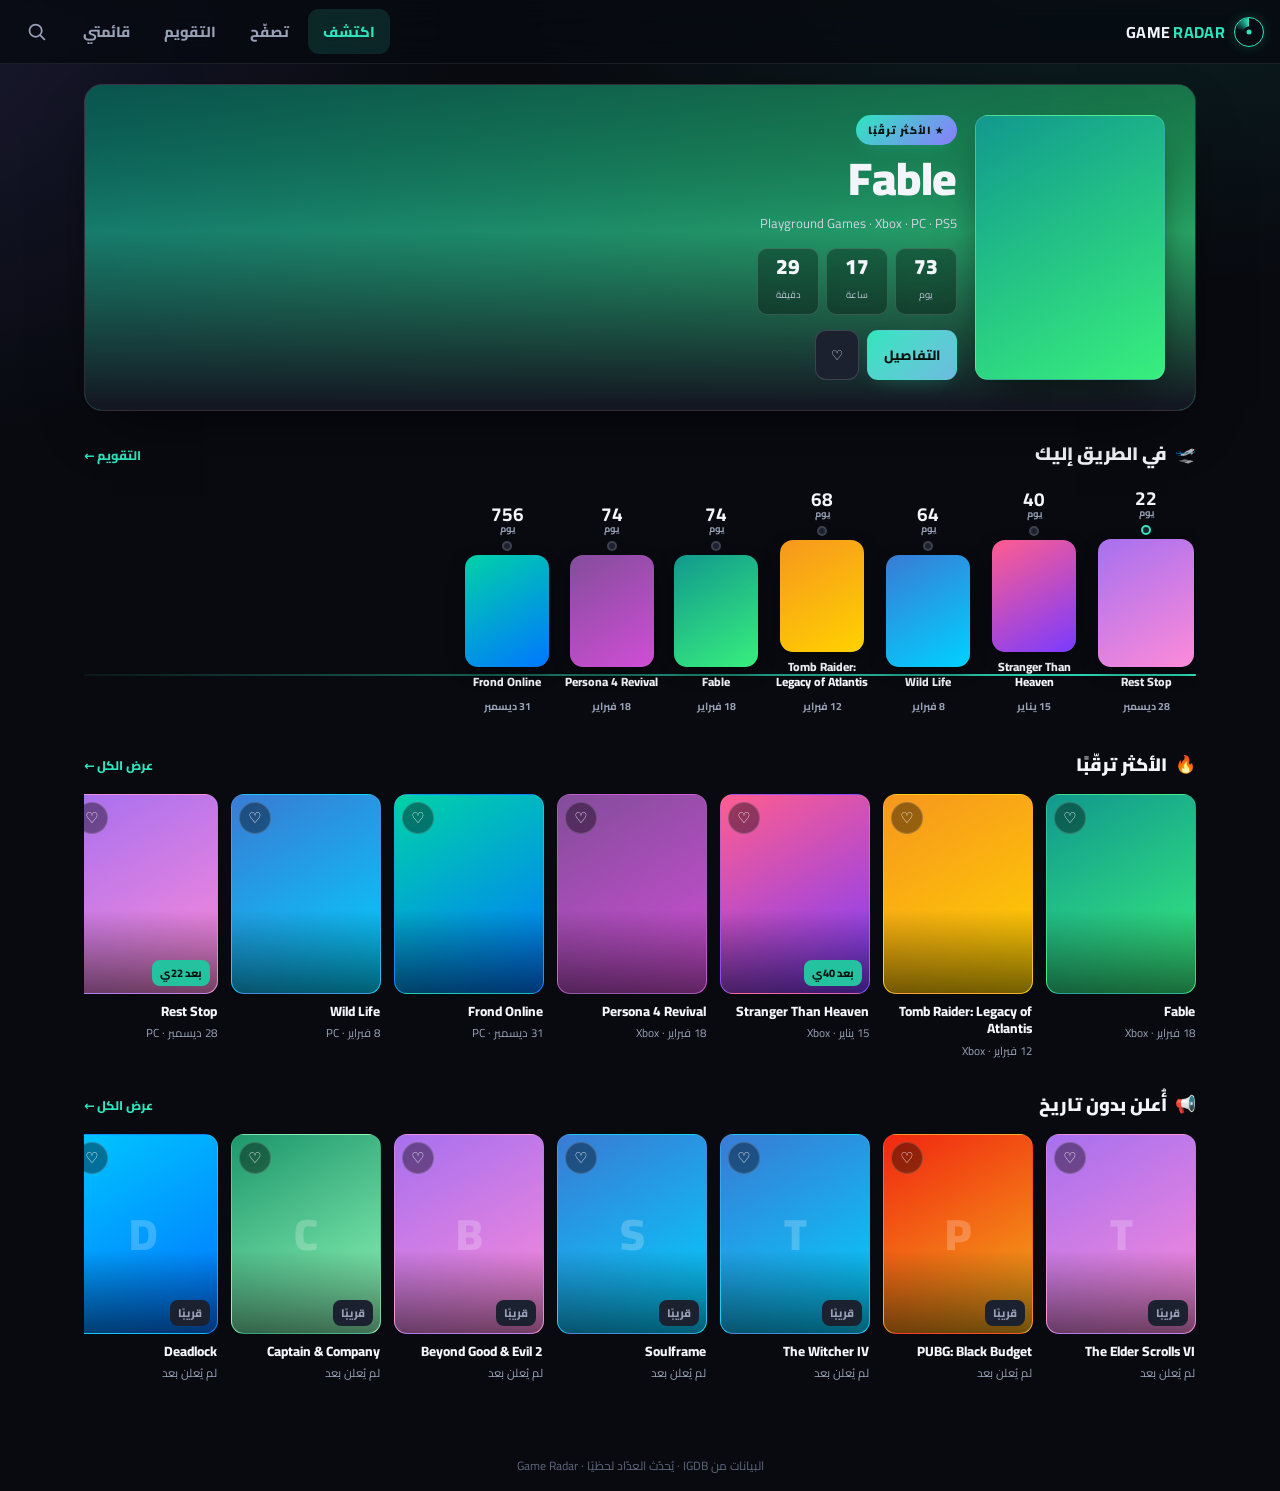
==== commit 293233f5: "إعادة تصميم الواجهة: هوية رادار (تيل + بنفسجي)، خلفية محيطة بتوهّج، أزرار وبطاقات بعمق وظلال أنعم" ====
--- a/index.html
+++ b/index.html
@@ -5,7 +5,7 @@
 <meta name="viewport" content="width=device-width, initial-scale=1.0, viewport-fit=cover">
 <title>Game Radar — رادار الألعاب القادمة</title>
 <meta name="description" content="تتبّع الألعاب القادمة: الأكثر ترقّبًا، تقويم الإصدارات، قائمة متابعة وتذكيرات.">
-<meta name="theme-color" content="#0a0c11">
+<meta name="theme-color" content="#080a10">
 <link rel="preconnect" href="https://fonts.googleapis.com">
 <link rel="preconnect" href="https://fonts.gstatic.com" crossorigin>
 <link href="https://fonts.googleapis.com/css2?family=Cairo:wght@400;500;600;700;800;900&display=swap" rel="stylesheet">
@@ -129,15 +129,15 @@
   <div id="tweaks-root"></div>
 
   <!-- ===== bundler thumbnail ===== -->
-  <template id="__bundler_thumbnail" data-bg-color="#0a0c11">
+  <template id="__bundler_thumbnail" data-bg-color="#080a10">
     <svg viewBox="0 0 1200 800" xmlns="http://www.w3.org/2000/svg">
-      <rect width="1200" height="800" fill="#0a0c11"></rect>
-      <g transform="translate(600,360)" fill="none" stroke="#6c8cff">
+      <rect width="1200" height="800" fill="#080a10"></rect>
+      <g transform="translate(600,360)" fill="none" stroke="#2ee6be">
         <circle r="150" stroke-opacity="0.25" stroke-width="3"></circle>
         <circle r="95" stroke-opacity="0.4" stroke-width="3"></circle>
-        <circle r="9" fill="#6c8cff" stroke="none"></circle>
+        <circle r="9" fill="#2ee6be" stroke="none"></circle>
       </g>
-      <text x="600" y="640" text-anchor="middle" fill="#eef1f6" font-family="sans-serif" font-weight="800" font-size="62" letter-spacing="4">GAME RADAR</text>
+      <text x="600" y="640" text-anchor="middle" fill="#f3f5fa" font-family="sans-serif" font-weight="800" font-size="62" letter-spacing="4">GAME RADAR</text>
     </svg>
   </template>
 
--- a/styles2.css
+++ b/styles2.css
@@ -2,18 +2,21 @@
    GAME RADAR v2 — clean, mobile-first design system
    ============================================================ */
 :root{
-  --bg:#0a0c11;
-  --surface:#13161e;
-  --surface2:#191d28;
-  --line:rgba(255,255,255,.07);
-  --line2:rgba(255,255,255,.13);
-  --text:#eef1f6;
-  --muted:#8e96a8;
-  --faint:#5c6478;
-  --accent:#6c8cff;
-  --accent-ink:#07090f;
-  --radius:16px;
-  --radius-sm:11px;
+  --bg:#080a10;
+  --surface:#141823;
+  --surface2:#1c2130;
+  --line:rgba(255,255,255,.08);
+  --line2:rgba(255,255,255,.15);
+  --text:#f3f5fa;
+  --muted:#98a1b6;
+  --faint:#5e677c;
+  --accent:#2ee6be;            /* رادار: تيل مضيء */
+  --accent2:#8b7cff;           /* بنفسجي للتدرّجات والتوهّج */
+  --hot:#ff5470;               /* الأقرب موعدًا */
+  --accent-ink:#04130f;        /* نص داكن فوق التيل */
+  --glow:color-mix(in oklab,var(--accent) 30%,transparent);
+  --radius:18px;
+  --radius-sm:13px;
   --maxw:1160px;
   --ease:cubic-bezier(.22,.61,.36,1);
   --appbar-h:60px;
@@ -24,7 +27,12 @@
 html{-webkit-text-size-adjust:100%}
 body{
   font-family:"Cairo","Segoe UI",Tahoma,system-ui,sans-serif;
-  background:var(--bg);color:var(--text);
+  color:var(--text);
+  background:
+    radial-gradient(1100px 620px at 88% -8%, color-mix(in oklab,var(--accent) 11%,transparent), transparent 58%),
+    radial-gradient(1000px 720px at -8% 4%, color-mix(in oklab,var(--accent2) 13%,transparent), transparent 56%),
+    var(--bg);
+  background-attachment:fixed;
   min-height:100vh;-webkit-font-smoothing:antialiased;text-rendering:optimizeLegibility;
   padding-bottom:calc(var(--bottomnav-h) + env(safe-area-inset-bottom));
   overflow-x:hidden;
@@ -45,7 +53,8 @@
   padding:0 16px;background:color-mix(in oklab,var(--bg) 82%,transparent);
   backdrop-filter:blur(16px) saturate(150%);border-bottom:1px solid var(--line)}
 .brand{display:flex;align-items:center;gap:9px;font-weight:900}
-.brand .mk{position:relative;width:30px;height:30px;border-radius:50%;border:1.5px solid var(--accent);flex-shrink:0}
+.brand .mk{position:relative;width:30px;height:30px;border-radius:50%;border:1.5px solid var(--accent);flex-shrink:0;
+  box-shadow:0 0 14px -2px var(--glow)}
 .brand .mk::before{content:"";position:absolute;inset:0;border-radius:50%;
   background:conic-gradient(from 0deg,transparent 0 280deg,var(--accent) 360deg);
   -webkit-mask:radial-gradient(circle,transparent 5px,#000 6px);mask:radial-gradient(circle,transparent 5px,#000 6px);
@@ -78,7 +87,9 @@
   color:var(--faint);font-size:10.5px;font-weight:800;transition:.16s;position:relative}
 .bottomnav button svg{width:23px;height:23px;transition:.16s}
 .bottomnav button.on{color:var(--accent)}
-.bottomnav button.on svg{transform:translateY(-1px)}
+.bottomnav button.on svg{transform:translateY(-1px);filter:drop-shadow(0 0 8px var(--glow))}
+.bottomnav button.on::before{content:"";position:absolute;top:0;width:26px;height:3px;border-radius:0 0 3px 3px;
+  background:var(--accent);box-shadow:0 0 10px var(--glow)}
 .bottomnav button .badge-dot{position:absolute;top:8px;inset-inline-end:calc(50% - 16px);min-width:16px;height:16px;
   padding:0 4px;border-radius:9px;background:var(--accent);color:var(--accent-ink);font-size:9.5px;font-weight:900;
   display:grid;place-items:center}
@@ -100,7 +111,8 @@
 .poster{display:flex;flex-direction:column;gap:9px;cursor:pointer;width:100%}
 .poster-art{position:relative;aspect-ratio:3/4;border-radius:var(--radius-sm);overflow:hidden;
   background:linear-gradient(150deg,var(--c1,#444),var(--c2,#222));border:1px solid var(--line);transition:.2s var(--ease)}
-.poster:hover .poster-art{transform:translateY(-3px);border-color:var(--line2);box-shadow:0 16px 30px -16px rgba(0,0,0,.7)}
+.poster:hover .poster-art{transform:translateY(-4px);border-color:color-mix(in oklab,var(--accent) 45%,transparent);
+  box-shadow:0 18px 34px -16px rgba(0,0,0,.75),0 0 0 1px color-mix(in oklab,var(--accent) 20%,transparent)}
 .poster-art img{width:100%;height:100%;object-fit:cover}
 .poster-art .scrim{position:absolute;inset:0;background:linear-gradient(0deg,rgba(0,0,0,.55),transparent 42%)}
 .poster-art .glyph{position:absolute;inset:0;display:grid;place-items:center;font-size:44px;font-weight:900;color:rgba(255,255,255,.22)}
@@ -111,7 +123,7 @@
 .heart[data-on="1"]{color:var(--accent);border-color:var(--accent)}
 .cd-chip{position:absolute;bottom:7px;inset-inline-start:7px;z-index:3;font-size:11px;font-weight:800;
   padding:3px 8px;border-radius:8px;background:color-mix(in oklab,var(--accent) 88%,#000);color:var(--accent-ink)}
-.cd-chip.soon{background:#ff5470;color:#fff}
+.cd-chip.soon{background:var(--hot);color:#fff}
 .poster-meta{display:flex;flex-direction:column;gap:2px;padding:0 1px}
 .poster-title{font-size:13.5px;font-weight:800;line-height:1.3;
   display:-webkit-box;-webkit-line-clamp:2;-webkit-box-orient:vertical;overflow:hidden}
@@ -129,9 +141,41 @@
 .rail-track>.poster{flex:0 0 var(--rail-w);scroll-snap-align:start}
 
 /* ============================================================
+   RUNWAY — "في الطريق إليك" (خط زمني للعدّ التنازلي)
+   ============================================================ */
+.runway{margin:8px 0 24px}
+.runway-track{position:relative;display:flex;align-items:flex-end;gap:16px;padding:6px 2px 8px}
+/* الخط الزمني الذي تقف عليه الألعاب */
+.runway-line{position:absolute;inset-inline:0;bottom:48px;height:2px;
+  background:linear-gradient(to left,var(--accent),color-mix(in oklab,var(--accent) 6%,transparent));border-radius:2px;z-index:0}
+.rwy{position:relative;z-index:1;flex:0 0 auto;display:flex;flex-direction:column;align-items:center;
+  gap:7px;background:none;border:0;cursor:pointer;color:var(--text);padding:0;
+  transition:transform .25s ease}
+.rwy:active{transform:scale(.96)}
+.rwy-cd{display:flex;flex-direction:column;align-items:center;line-height:1;font-weight:900;color:var(--muted)}
+.rwy-cd b{font-size:19px;color:var(--text)}
+.rwy-cd small{font-size:9.5px;font-weight:700;color:var(--muted)}
+.rwy-dot{width:10px;height:10px;border-radius:50%;background:var(--surface2);
+  border:2px solid var(--line2);margin-bottom:-3px;z-index:2}
+.rwy-art{width:84px;height:112px;border-radius:13px;overflow:hidden;position:relative;
+  background:linear-gradient(150deg,var(--c1),var(--c2));box-shadow:0 6px 16px rgba(0,0,0,.4)}
+.rwy-art img{width:100%;height:100%;object-fit:cover}
+.rwy-gl{position:absolute;inset:0;display:grid;place-items:center;font-size:34px;font-weight:900;color:rgba(255,255,255,.45)}
+.rwy-name{font-size:12px;font-weight:800;max-width:96px;text-align:center;line-height:1.25;
+  overflow:hidden;display:-webkit-box;-webkit-line-clamp:2;-webkit-box-orient:vertical}
+.rwy-date{font-size:10.5px;font-weight:700;color:var(--muted)}
+/* الأقرب موعدًا = أكبر وأكثر توهّجًا */
+.rwy.warm .rwy-art{width:96px;height:128px}
+.rwy.hot .rwy-art{width:112px;height:150px;box-shadow:0 8px 26px color-mix(in srgb,var(--c1) 55%,transparent)}
+.rwy.hot .rwy-dot{background:var(--c1);border-color:var(--c1);box-shadow:0 0 0 4px color-mix(in srgb,var(--c1) 25%,transparent)}
+.rwy.hot .rwy-cd b{color:var(--hot);font-size:22px}
+.rwy.warm .rwy-dot{border-color:var(--accent)}
+
+/* ============================================================
    HERO (discover top)
    ============================================================ */
-.hero{position:relative;border-radius:var(--radius);overflow:hidden;margin:14px 0 26px;border:1px solid var(--line);isolation:isolate}
+.hero{position:relative;border-radius:var(--radius);overflow:hidden;margin:14px 0 26px;border:1px solid var(--line2);isolation:isolate;
+  box-shadow:0 24px 60px -28px rgba(0,0,0,.9)}
 .hero-bg{position:absolute;inset:0;z-index:-2;background:linear-gradient(150deg,var(--c1,#333),var(--c2,#111))}
 .hero-bg img{width:100%;height:100%;object-fit:cover;filter:blur(34px) saturate(1.3) brightness(.6);transform:scale(1.25)}
 .hero-bg::after{content:"";position:absolute;inset:0;background:linear-gradient(0deg,var(--surface) 2%,color-mix(in oklab,var(--surface) 30%,transparent) 55%,rgba(0,0,0,.45))}
@@ -141,7 +185,8 @@
 .hero-poster img{width:100%;height:100%;object-fit:cover}
 .hero-info{flex:1;min-width:0;display:flex;flex-direction:column;justify-content:flex-end;gap:9px}
 .hero-badge{align-self:flex-start;font-size:10.5px;font-weight:900;letter-spacing:1px;text-transform:uppercase;
-  padding:5px 11px;border-radius:999px;background:color-mix(in oklab,var(--accent) 90%,#000);color:var(--accent-ink)}
+  padding:5px 12px;border-radius:999px;color:var(--accent-ink);
+  background:linear-gradient(135deg,var(--accent),var(--accent2));box-shadow:0 6px 18px -8px var(--glow)}
 .hero-info h2{font-size:clamp(22px,5.6vw,34px);font-weight:900;line-height:1.05;letter-spacing:-.4px}
 .hero-info .hsub{font-size:13px;color:#cdd3e0;white-space:nowrap;overflow:hidden;text-overflow:ellipsis}
 .hero-cd{display:flex;gap:7px;margin:4px 0 2px}
@@ -156,8 +201,9 @@
    ============================================================ */
 .btn{display:inline-flex;align-items:center;justify-content:center;gap:7px;border-radius:11px;
   padding:11px 16px;font-size:13.5px;font-weight:800;transition:.16s var(--ease);white-space:nowrap;border:1px solid transparent}
-.btn.primary{background:var(--accent);color:var(--accent-ink)}
-.btn.primary:hover{filter:brightness(1.08);transform:translateY(-1px)}
+.btn.primary{background:linear-gradient(135deg,var(--accent),color-mix(in oklab,var(--accent) 55%,var(--accent2)));
+  color:var(--accent-ink);box-shadow:0 8px 22px -10px var(--glow)}
+.btn.primary:hover{filter:brightness(1.06);transform:translateY(-1px);box-shadow:0 12px 28px -10px var(--glow)}
 .btn.soft{background:var(--surface2);border-color:var(--line2);color:var(--text)}
 .btn.soft:hover{border-color:var(--accent);color:var(--accent)}
 .btn.icon{width:44px;padding:11px}
